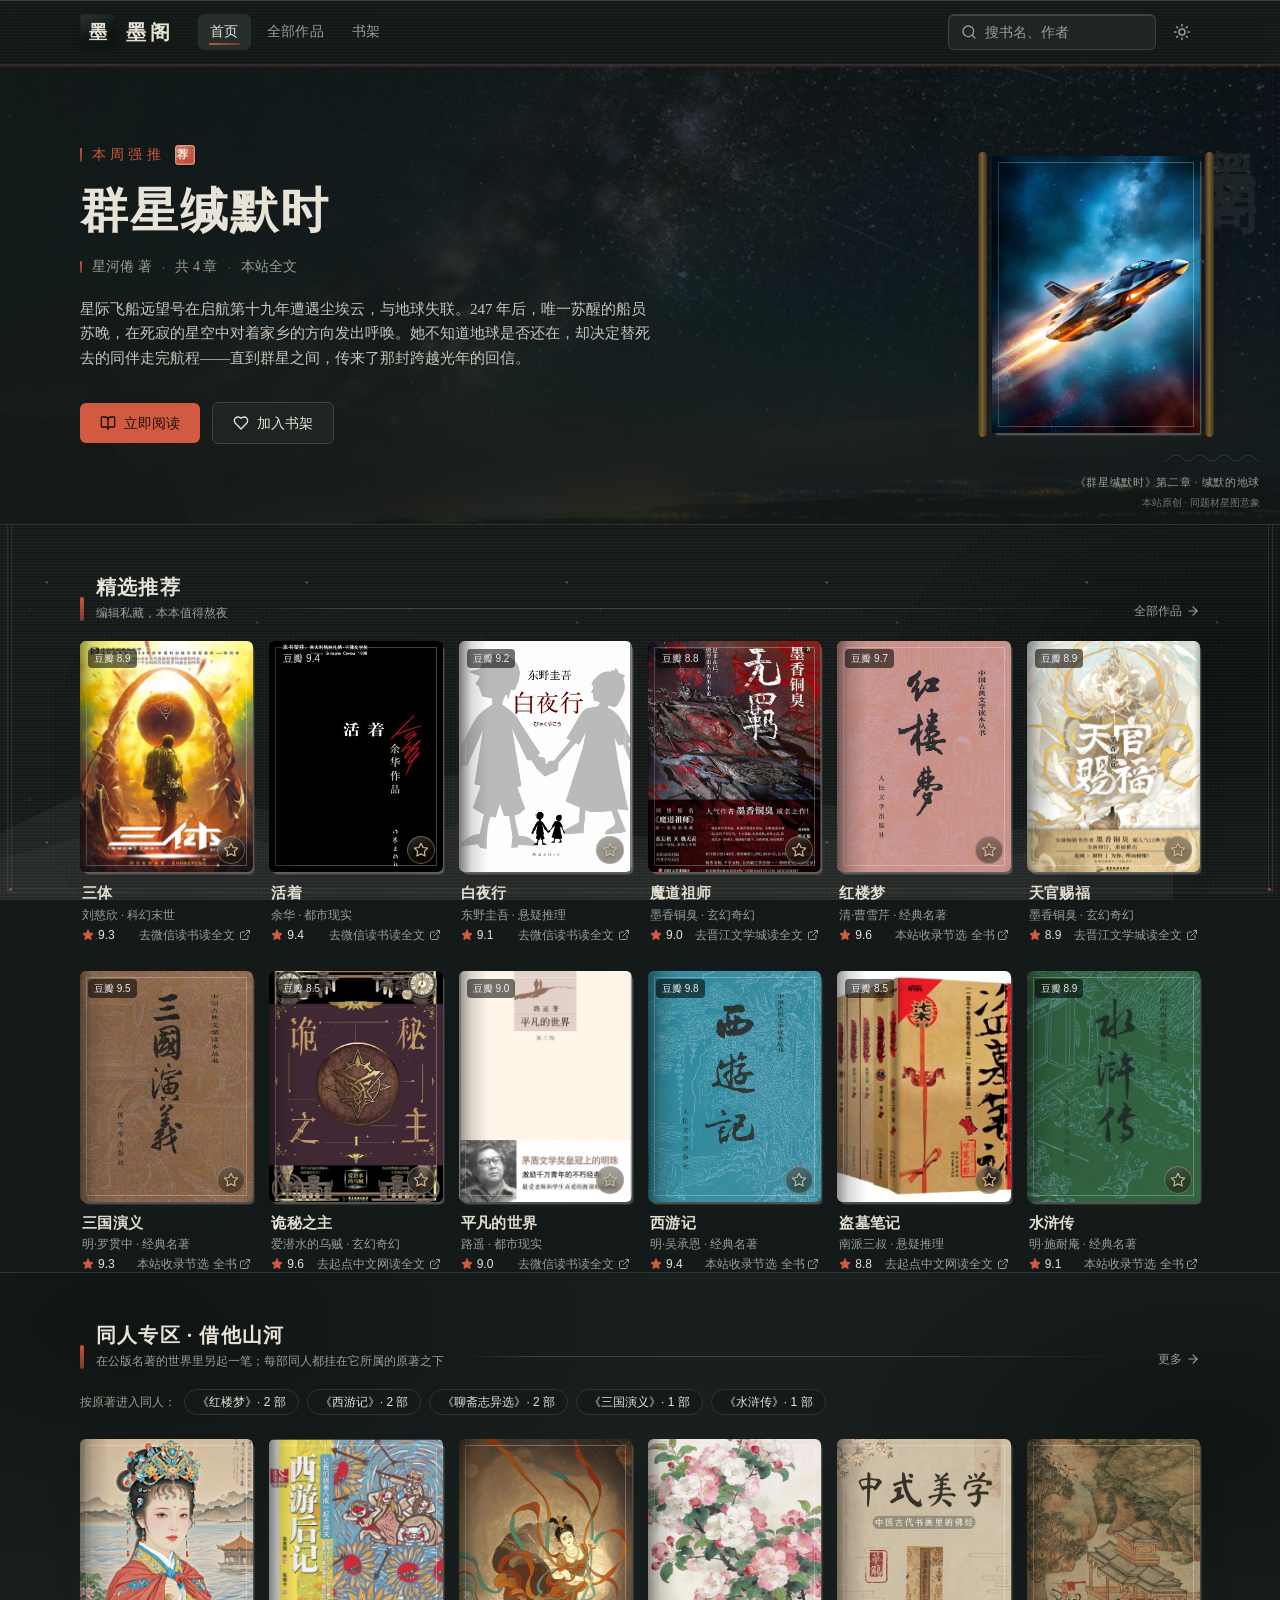
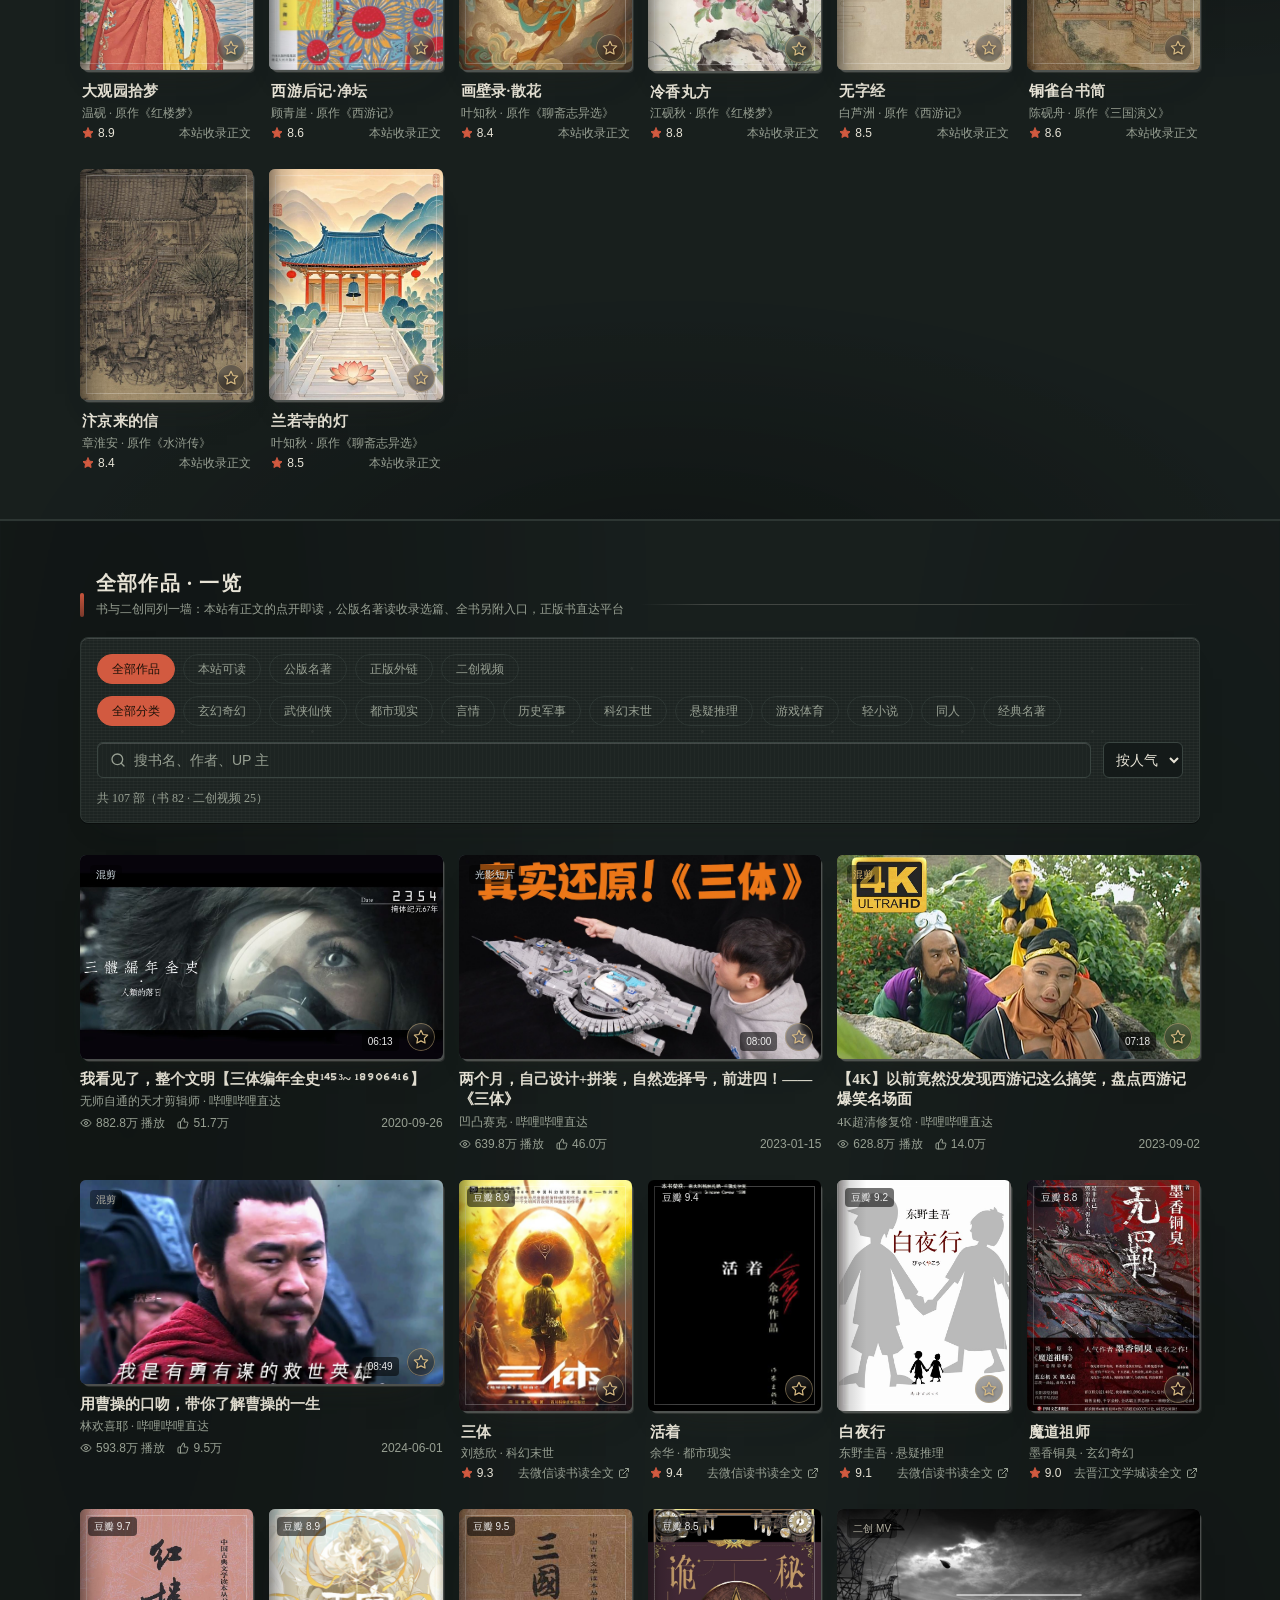
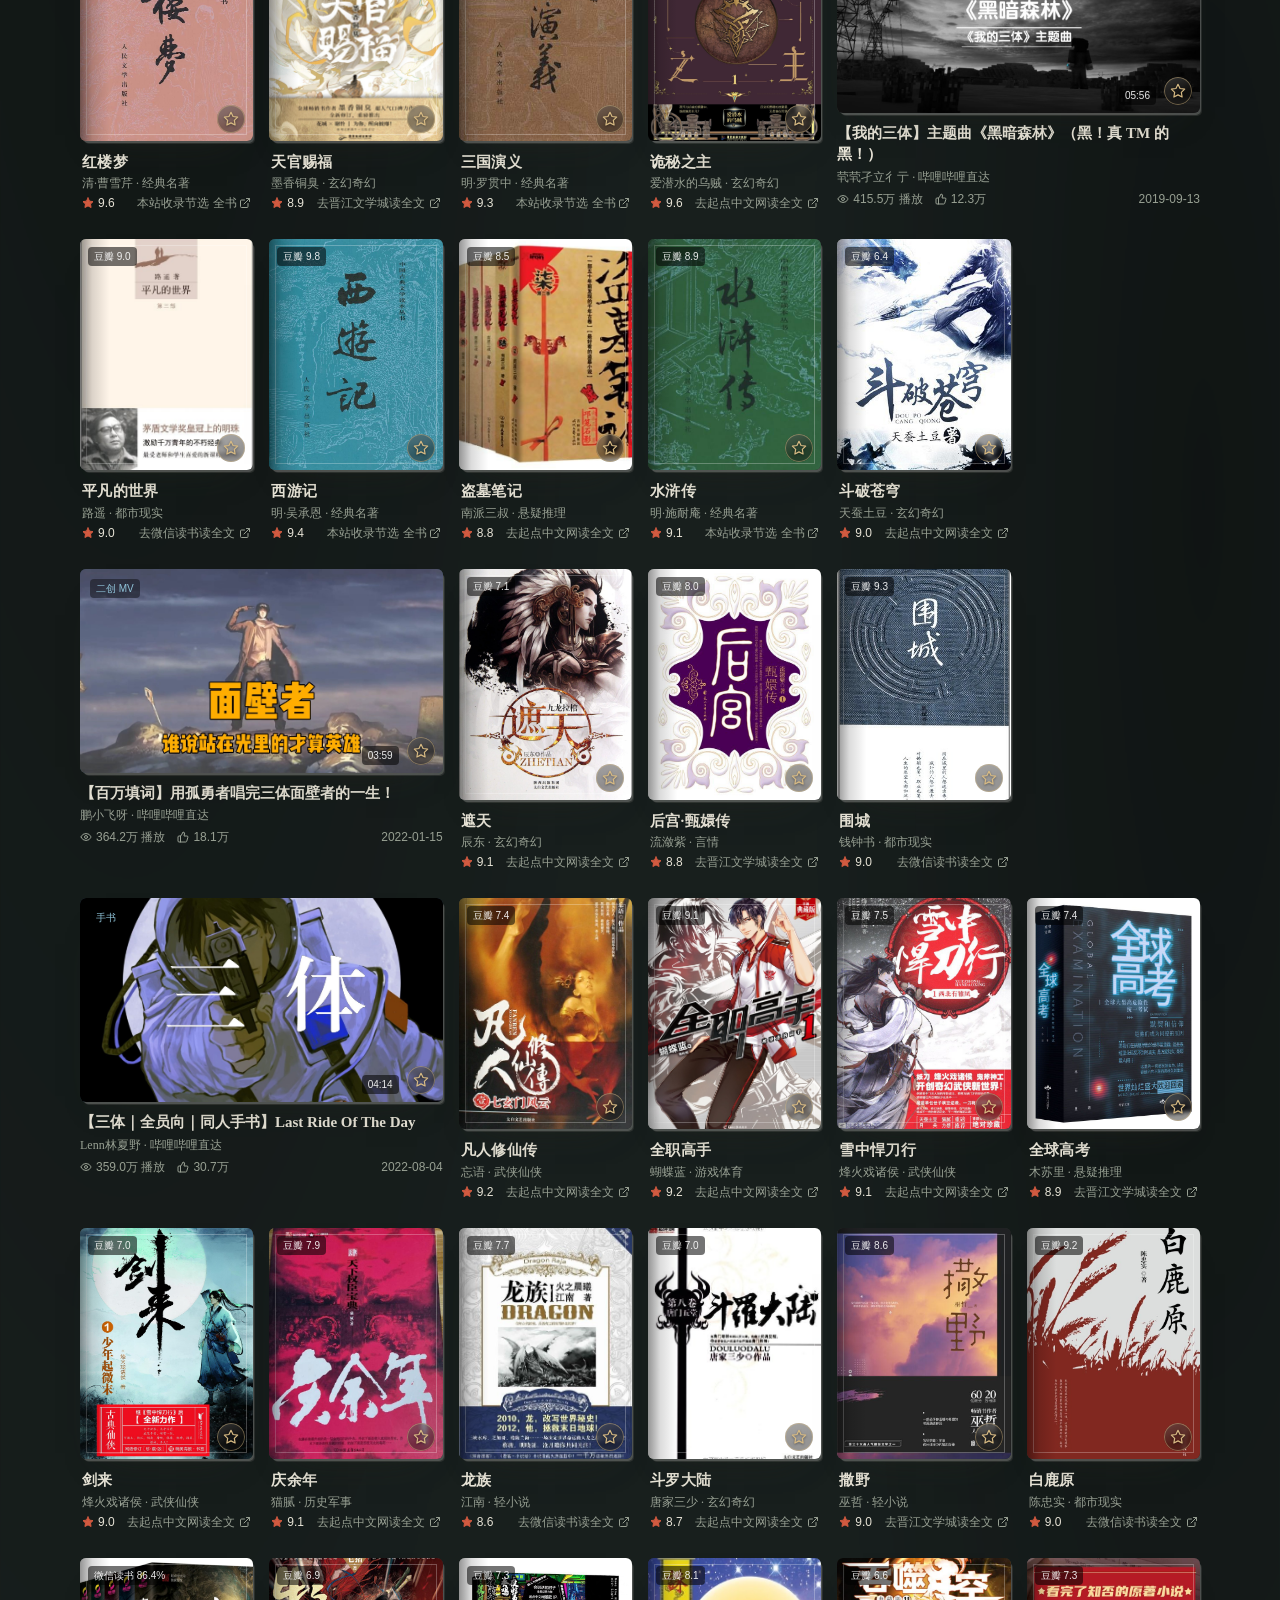
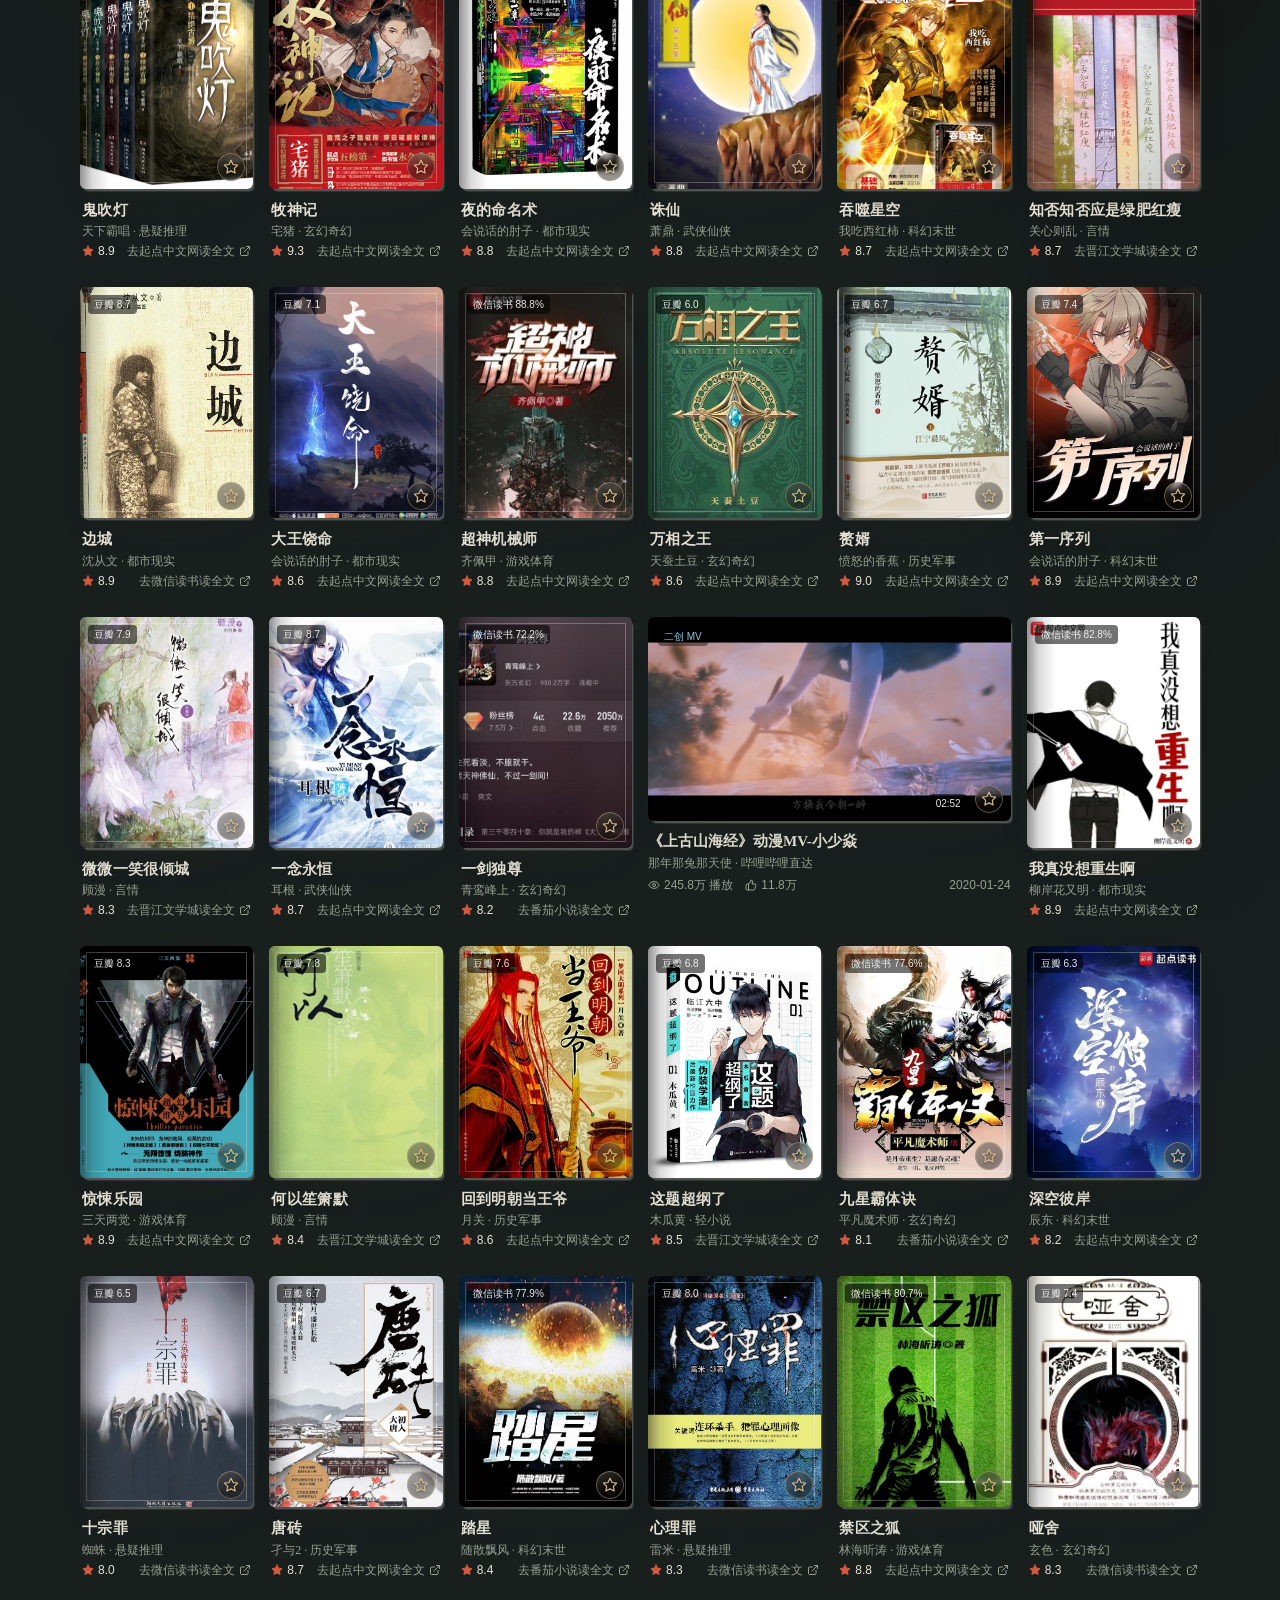
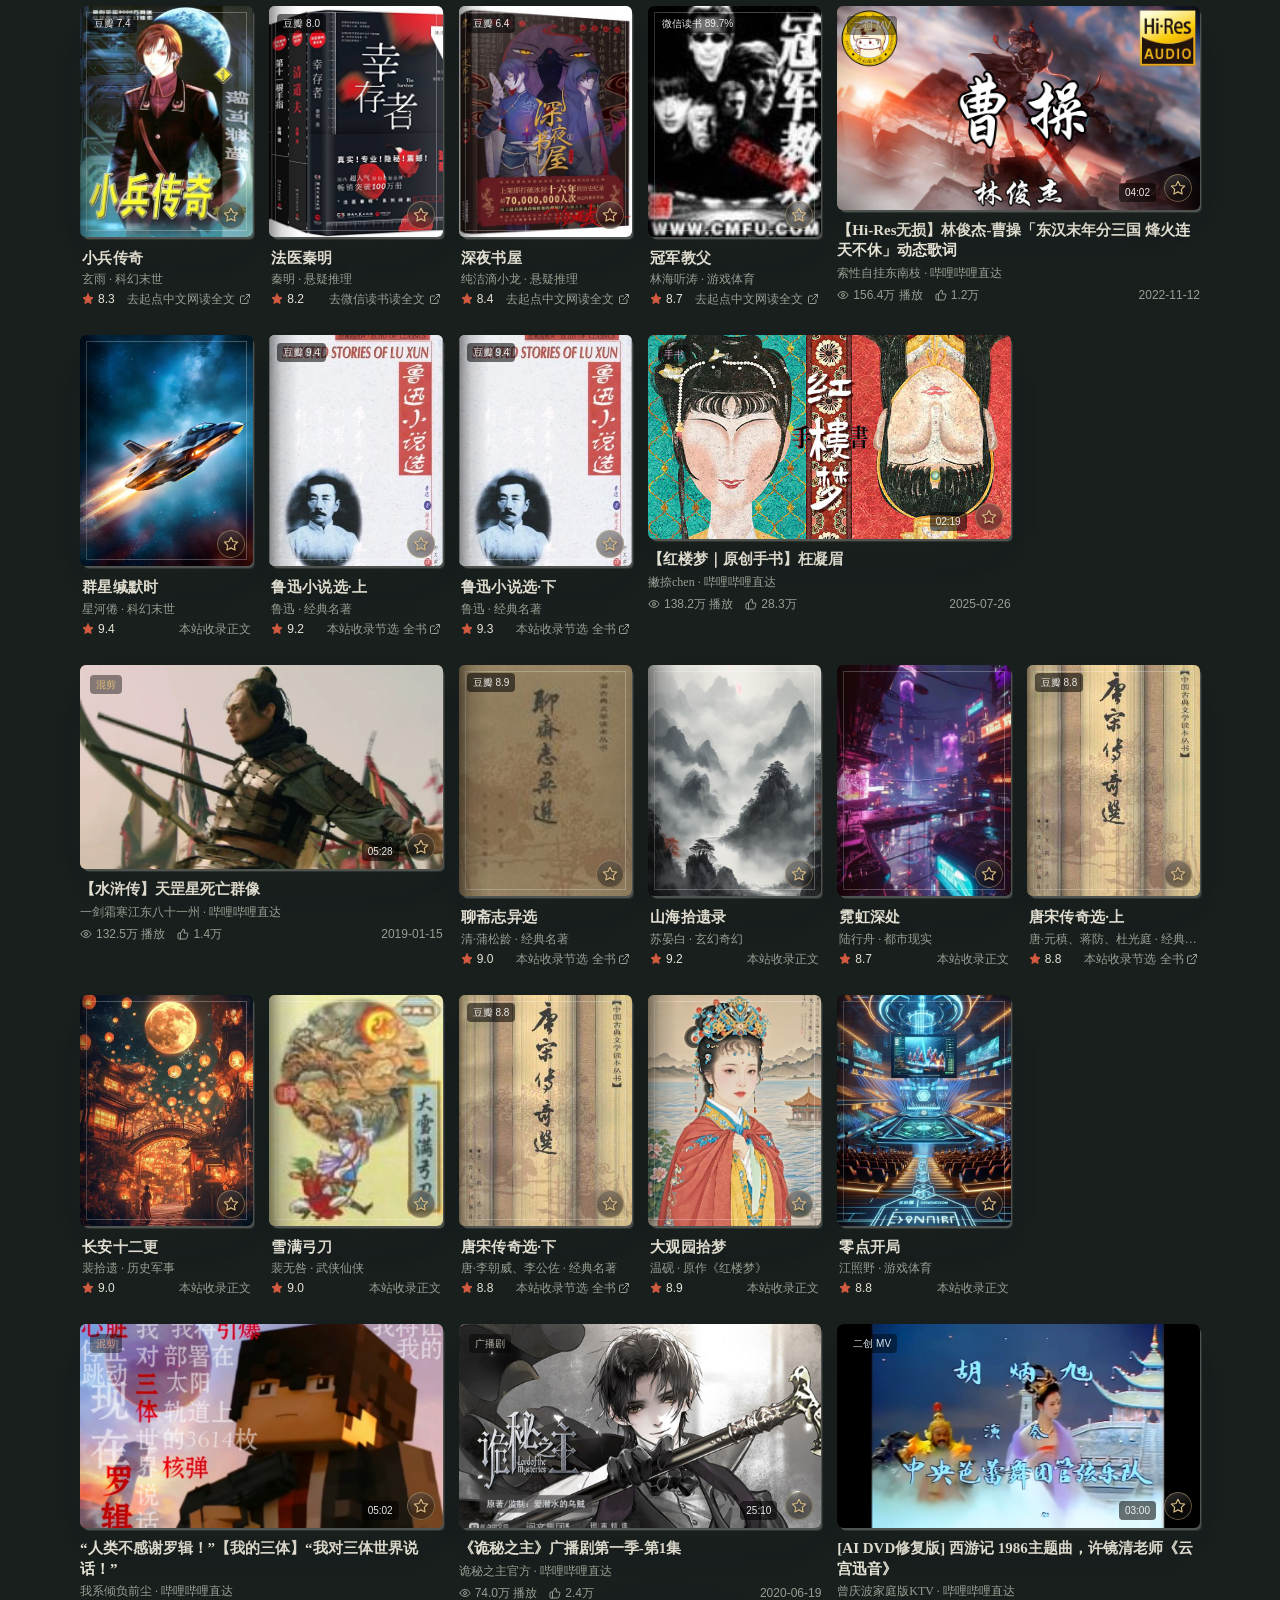
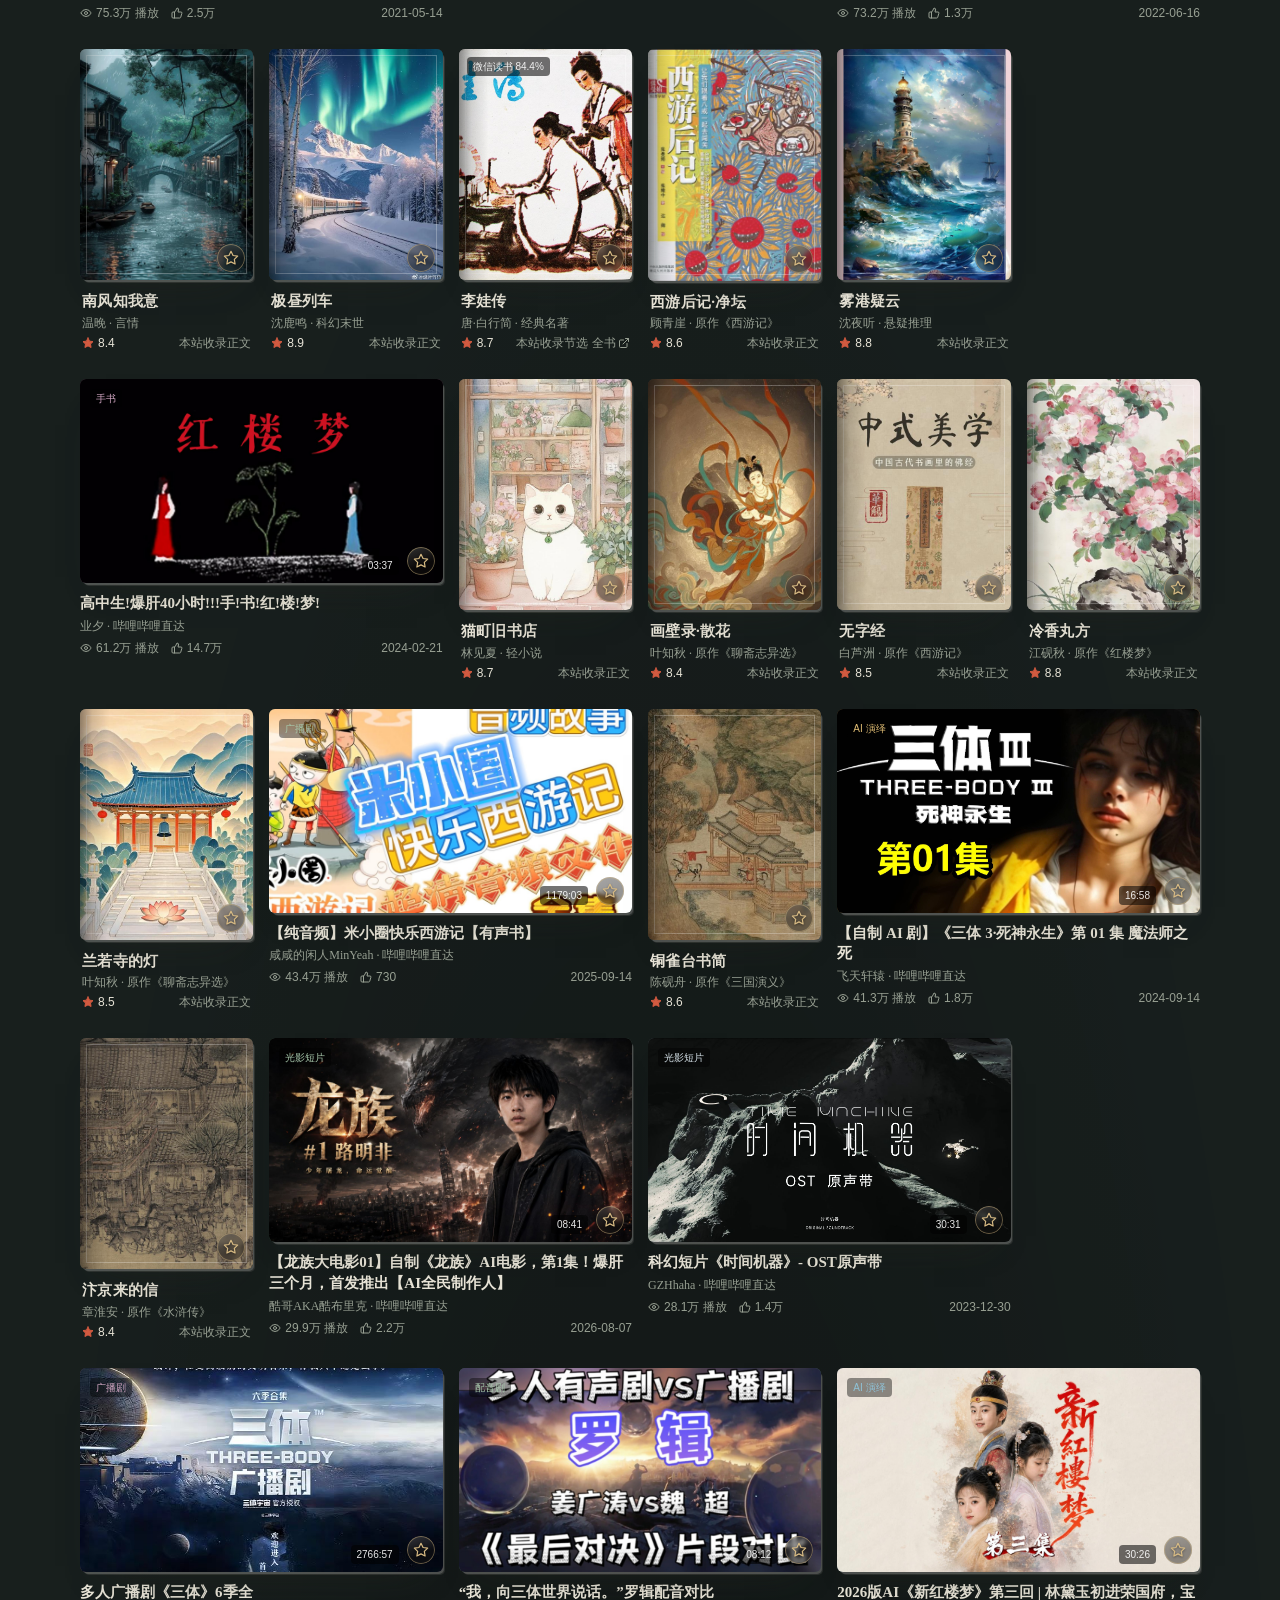
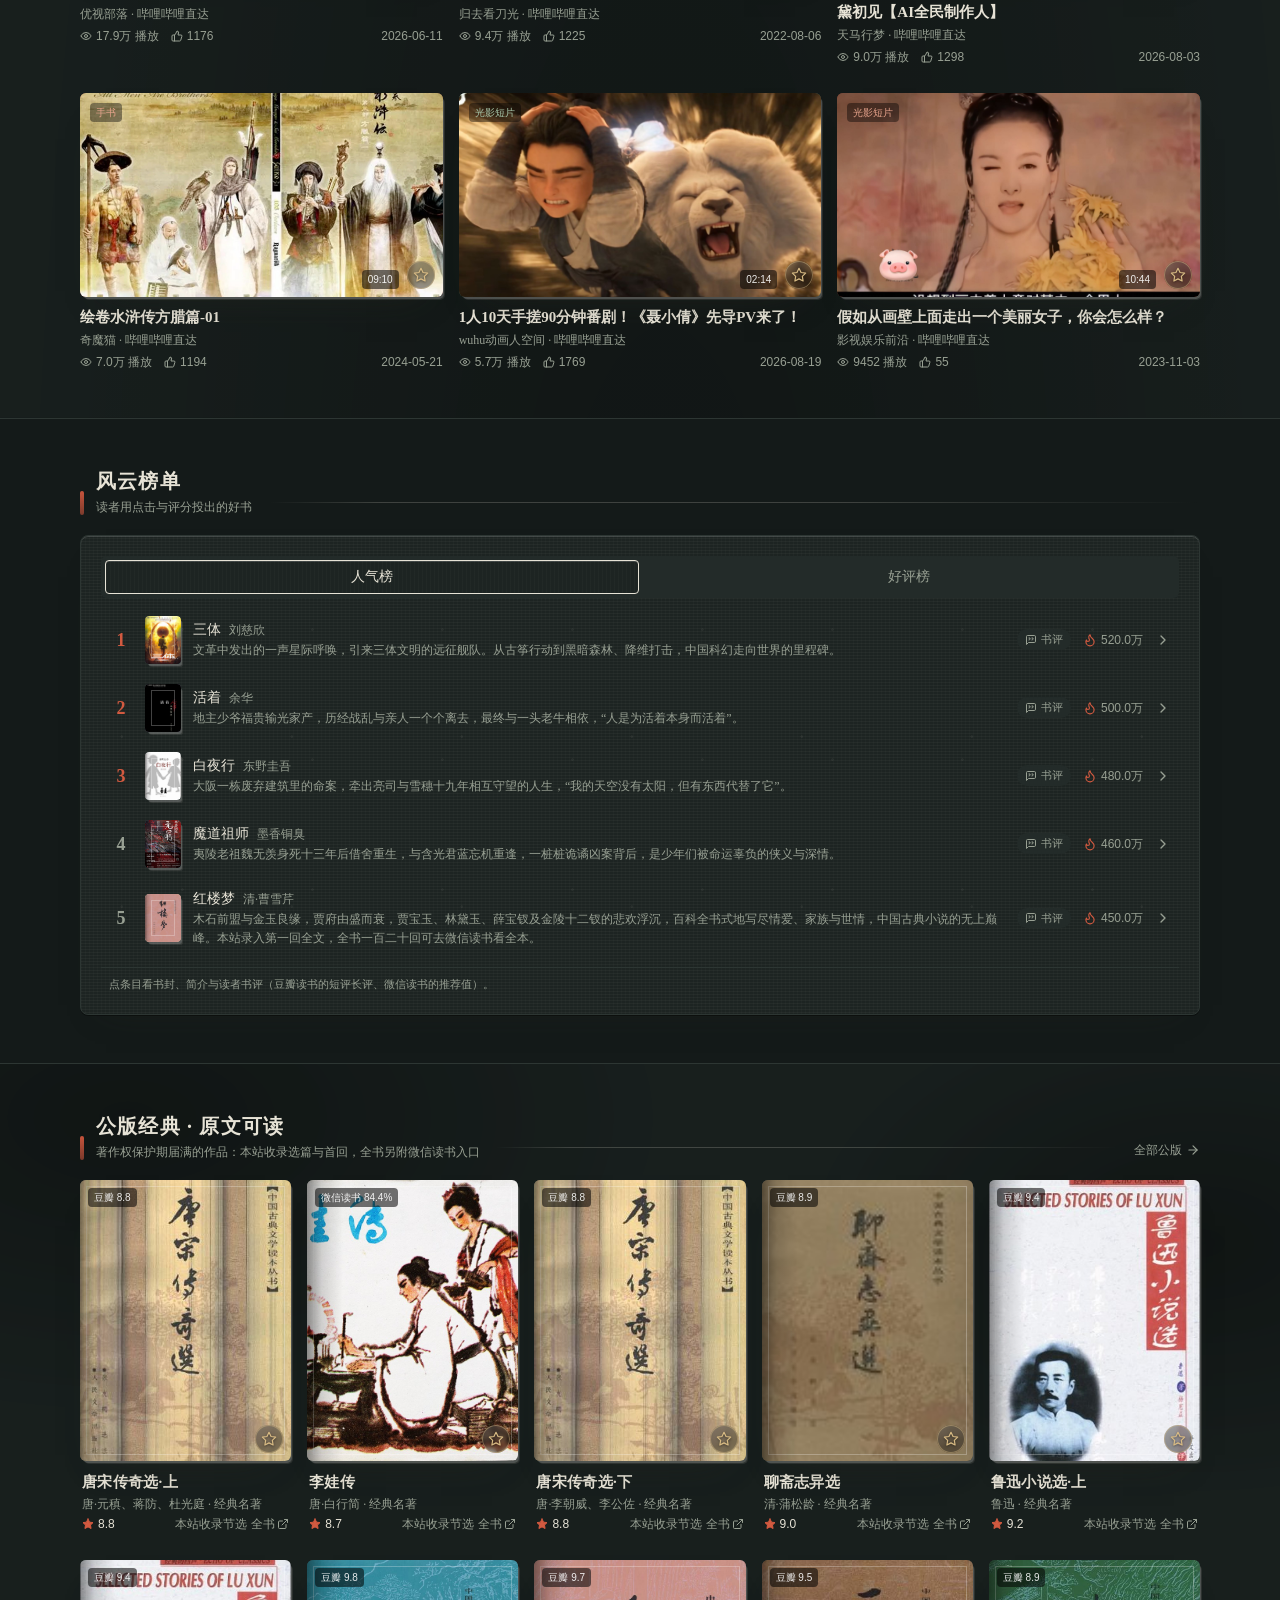
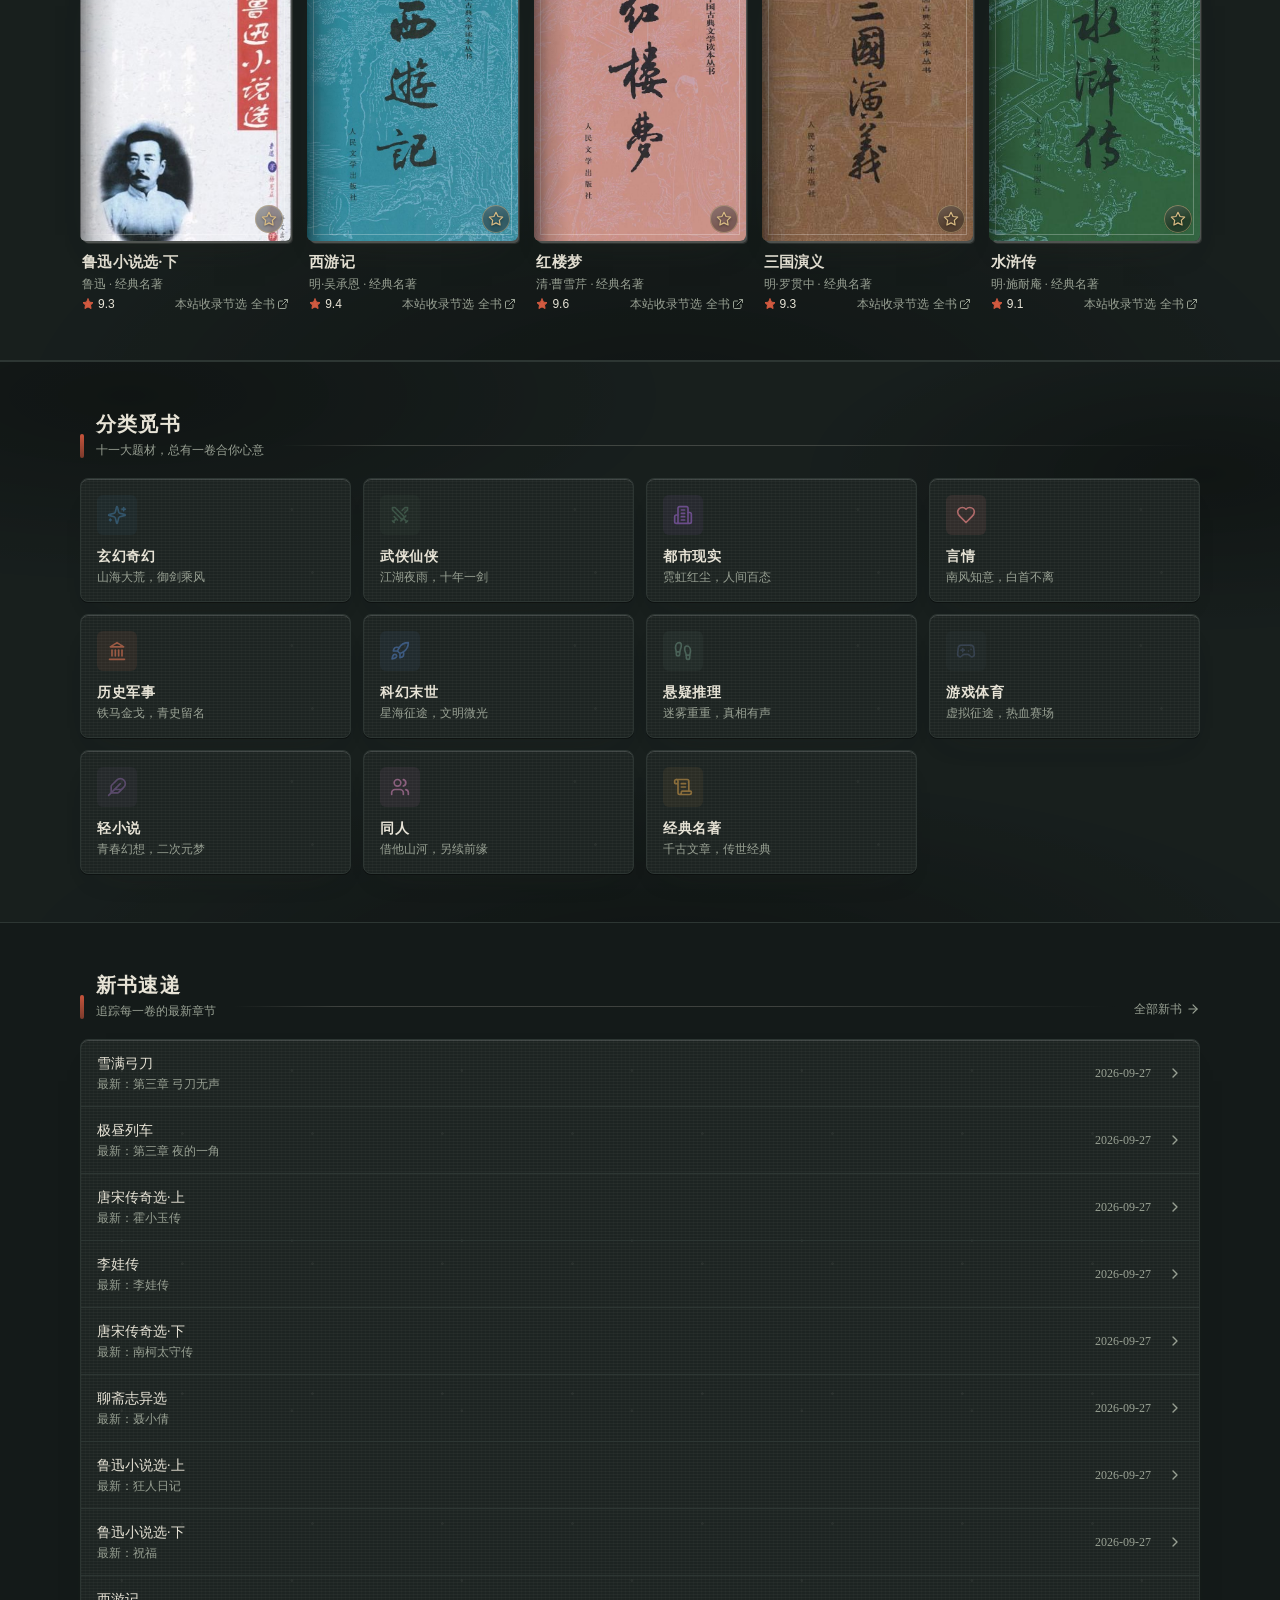
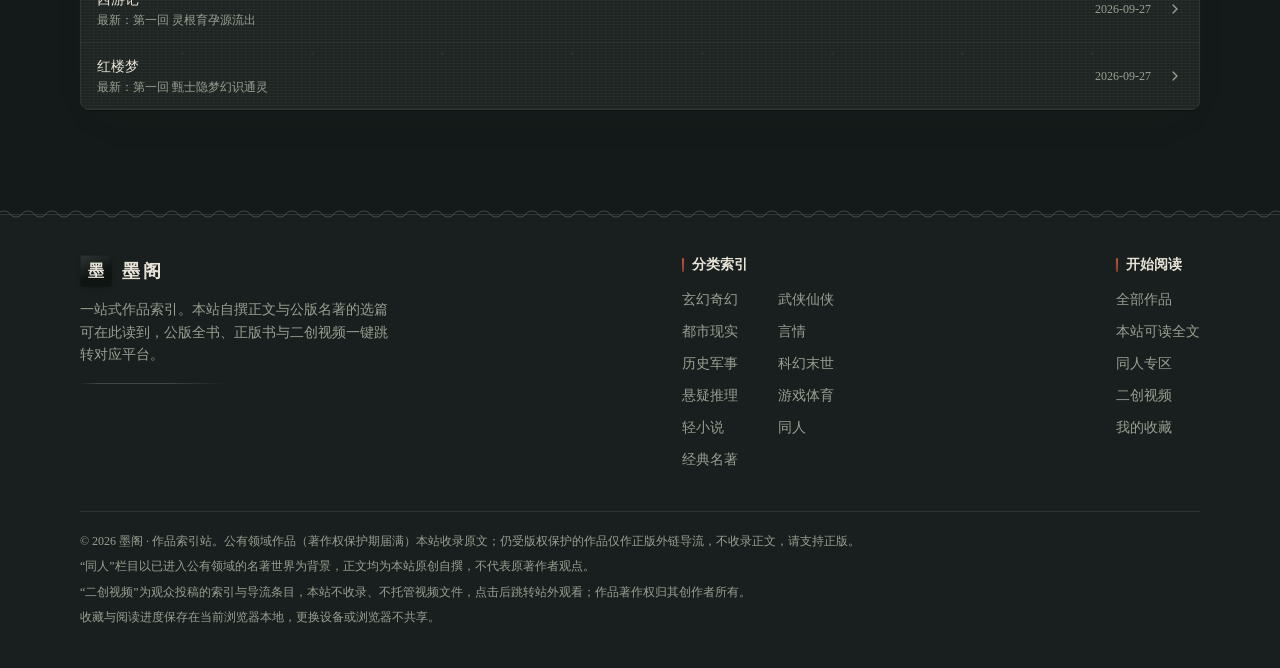
==== index.html @ 6b855c1a "deploy: 墨阁小说站 2026-09-28T16:24:44.518Z" ====
<!doctype html>
<html lang="zh-CN">
  <head>
    <meta charset="UTF-8" />
    <meta name="viewport" content="width=device-width, initial-scale=1.0" />
    <title>墨阁 · 一站式网络小说书城</title>
    <meta
      name="description"
      content="墨阁小说：玄幻、都市、言情、科幻、历史、悬疑，好书畅读，书架与阅读进度云端般随身保存。"
    />
    <script type="module" crossorigin src="/assets/index-C44V29ub.js"></script>
    <link rel="stylesheet" crossorigin href="/assets/index-C918nIVw.css">
  </head>
  <body>
    <div id="root"></div>
  </body>
</html>
---- assets/index-C918nIVw.css ----
@import"https://miaoda.feishu.cn/fonts/css2?family=Noto+Sans+SC:wght@400;500;700;900&family=Noto+Serif+SC:wght@500;600;700;900&display=swap";/*! tailwindcss v4.3.3 | MIT License | https://tailwindcss.com */@layer properties{@supports (((-webkit-hyphens:none)) and (not (margin-trim:inline))) or ((-moz-orient:inline) and (not (color:rgb(from red r g b)))){*,:before,:after,::backdrop{--tw-translate-x:0;--tw-translate-y:0;--tw-translate-z:0;--tw-scale-x:1;--tw-scale-y:1;--tw-scale-z:1;--tw-rotate-x:initial;--tw-rotate-y:initial;--tw-rotate-z:initial;--tw-skew-x:initial;--tw-skew-y:initial;--tw-pan-x:initial;--tw-pan-y:initial;--tw-pinch-zoom:initial;--tw-scroll-snap-strictness:proximity;--tw-space-y-reverse:0;--tw-space-x-reverse:0;--tw-divide-x-reverse:0;--tw-border-style:solid;--tw-divide-y-reverse:0;--tw-leading:initial;--tw-font-weight:initial;--tw-tracking:initial;--tw-ordinal:initial;--tw-slashed-zero:initial;--tw-numeric-figure:initial;--tw-numeric-spacing:initial;--tw-numeric-fraction:initial;--tw-shadow:0 0 #0000;--tw-shadow-color:initial;--tw-shadow-alpha:100%;--tw-inset-shadow:0 0 #0000;--tw-inset-shadow-color:initial;--tw-inset-shadow-alpha:100%;--tw-ring-color:initial;--tw-ring-shadow:0 0 #0000;--tw-inset-ring-color:initial;--tw-inset-ring-shadow:0 0 #0000;--tw-ring-inset:initial;--tw-ring-offset-width:0px;--tw-ring-offset-color:#fff;--tw-ring-offset-shadow:0 0 #0000;--tw-outline-style:solid;--tw-blur:initial;--tw-brightness:initial;--tw-contrast:initial;--tw-grayscale:initial;--tw-hue-rotate:initial;--tw-invert:initial;--tw-opacity:initial;--tw-saturate:initial;--tw-sepia:initial;--tw-drop-shadow:initial;--tw-drop-shadow-color:initial;--tw-drop-shadow-alpha:100%;--tw-drop-shadow-size:initial;--tw-backdrop-blur:initial;--tw-backdrop-brightness:initial;--tw-backdrop-contrast:initial;--tw-backdrop-grayscale:initial;--tw-backdrop-hue-rotate:initial;--tw-backdrop-invert:initial;--tw-backdrop-opacity:initial;--tw-backdrop-saturate:initial;--tw-backdrop-sepia:initial;--tw-duration:initial;--tw-ease:initial;--tw-contain-size:initial;--tw-contain-layout:initial;--tw-contain-paint:initial;--tw-contain-style:initial;--tw-text-shadow-color:initial;--tw-text-shadow-alpha:100%}}}@layer theme{:root,:host{--font-sans:"Noto Sans SC", "PingFang SC", "Microsoft YaHei", sans-serif;--font-mono:ui-monospace, SFMono-Regular, Menlo, Monaco, Consolas, "Liberation Mono", "Courier New", monospace;--color-red-500:oklch(63.7% .237 25.331);--color-black:#000;--color-white:#fff;--spacing:.25rem;--container-xs:20rem;--container-md:28rem;--container-xl:36rem;--container-2xl:42rem;--container-3xl:48rem;--container-6xl:72rem;--text-xs:.75rem;--text-xs--line-height:calc(1 / .75);--text-sm:.875rem;--text-sm--line-height:calc(1.25 / .875);--text-base:1rem;--text-base--line-height: 1.5 ;--text-lg:1.125rem;--text-lg--line-height:calc(1.75 / 1.125);--text-xl:1.25rem;--text-xl--line-height:calc(1.75 / 1.25);--text-2xl:1.5rem;--text-2xl--line-height:calc(2 / 1.5);--text-3xl:1.875rem;--text-3xl--line-height: 1.2 ;--text-4xl:2.25rem;--text-4xl--line-height:calc(2.5 / 2.25);--text-5xl:3rem;--text-5xl--line-height:1;--text-6xl:3.75rem;--text-6xl--line-height:1;--font-weight-normal:400;--font-weight-medium:500;--font-weight-bold:700;--font-weight-black:900;--tracking-wide:.025em;--tracking-widest:.1em;--leading-tight:1.25;--leading-snug:1.375;--leading-relaxed:1.625;--radius-sm:.25rem;--radius-md:.375rem;--radius-lg:.5rem;--radius-xl:.75rem;--ease-in:cubic-bezier(.4, 0, 1, 1);--ease-out:cubic-bezier(0, 0, .2, 1);--ease-in-out:cubic-bezier(.4, 0, .2, 1);--blur-sm:8px;--aspect-video:16 / 9;--default-transition-duration:.15s;--default-transition-timing-function:cubic-bezier(.4, 0, .2, 1);--default-font-family:"Noto Sans SC", "PingFang SC", "Microsoft YaHei", sans-serif;--default-mono-font-family:var(--font-mono)}}@layer base{*,:after,:before,::backdrop{box-sizing:border-box;border:0 solid;margin:0;padding:0}::file-selector-button{box-sizing:border-box;border:0 solid;margin:0;padding:0}html,:host{-webkit-text-size-adjust:100%;-moz-tab-size:4;tab-size:4;line-height:1.5;font-family:var(--default-font-family,-apple-system, BlinkMacSystemFont, "Segoe UI", Roboto, "Helvetica Neue", "Noto Sans", Arial, sans-serif, "Apple Color Emoji", "Segoe UI Emoji", "Segoe UI Symbol", "Noto Color Emoji");font-feature-settings:var(--default-font-feature-settings,normal);font-variation-settings:var(--default-font-variation-settings,normal);-webkit-tap-highlight-color:transparent}hr{height:0;color:inherit;border-top-width:1px}abbr:where([title]){-webkit-text-decoration:underline dotted;text-decoration:underline dotted}h1,h2,h3,h4,h5,h6{font-size:inherit;font-weight:inherit}a{color:inherit;-webkit-text-decoration:inherit;text-decoration:inherit}b,strong{font-weight:bolder}code,kbd,samp,pre{font-family:var(--default-mono-font-family,ui-monospace, SFMono-Regular, Menlo, Monaco, Consolas, "Liberation Mono", "Courier New", monospace);font-feature-settings:var(--default-mono-font-feature-settings,normal);font-variation-settings:var(--default-mono-font-variation-settings,normal);font-size:1em}small{font-size:80%}sub,sup{vertical-align:baseline;font-size:75%;line-height:0;position:relative}sub{bottom:-.25em}sup{top:-.5em}table{text-indent:0;border-color:inherit;border-collapse:collapse}:-moz-focusring:where(:not(iframe)){outline:auto}progress{vertical-align:baseline}summary{display:list-item}ol,ul,menu{list-style:none}img,svg,video,canvas,audio,iframe,embed,object{vertical-align:middle;display:block}img,video{max-width:100%;height:auto}button,input,select,optgroup,textarea{font:inherit;font-feature-settings:inherit;font-variation-settings:inherit;letter-spacing:inherit;color:inherit;opacity:1;background-color:#0000;border-radius:0}::file-selector-button{font:inherit;font-feature-settings:inherit;font-variation-settings:inherit;letter-spacing:inherit;color:inherit;opacity:1;background-color:#0000;border-radius:0}:where(select:is([multiple],[size])) optgroup{font-weight:bolder}:where(select:is([multiple],[size])) optgroup option{padding-inline-start:20px}::file-selector-button{margin-inline-end:4px}::placeholder{opacity:1}@supports (not ((-webkit-appearance:-apple-pay-button))) or (contain-intrinsic-size:1px){::placeholder{color:currentColor}@supports (color:color-mix(in lab,red,red)){::placeholder{color:color-mix(in oklab,currentcolor 50%,transparent)}}}textarea{resize:vertical}::-webkit-search-decoration{-webkit-appearance:none}::-webkit-date-and-time-value{min-height:1lh;text-align:inherit}::-webkit-datetime-edit{display:inline-flex}::-webkit-datetime-edit-fields-wrapper{padding:0}::-webkit-datetime-edit{padding-block:0}::-webkit-datetime-edit-year-field{padding-block:0}::-webkit-datetime-edit-month-field{padding-block:0}::-webkit-datetime-edit-day-field{padding-block:0}::-webkit-datetime-edit-hour-field{padding-block:0}::-webkit-datetime-edit-minute-field{padding-block:0}::-webkit-datetime-edit-second-field{padding-block:0}::-webkit-datetime-edit-millisecond-field{padding-block:0}::-webkit-datetime-edit-meridiem-field{padding-block:0}::-webkit-calendar-picker-indicator{line-height:1}:-moz-ui-invalid{box-shadow:none}button,input:where([type=button],[type=reset],[type=submit]){-webkit-appearance:button;-moz-appearance:button;appearance:button}::file-selector-button{-webkit-appearance:button;-moz-appearance:button;appearance:button}::-webkit-inner-spin-button{height:auto}::-webkit-outer-spin-button{height:auto}[hidden]:where(:not([hidden=until-found])){display:none!important}}@layer components;@layer utilities{.\@container,.\@container-\[inline-size\]{container-type:inline-size}.\@container-size{container-type:size}.pointer-events-auto{pointer-events:auto}.pointer-events-none{pointer-events:none}.collapse{visibility:collapse}.invisible{visibility:hidden}.visible{visibility:visible}.sr-only{clip-path:inset(50%);white-space:nowrap;border-width:0;width:1px;height:1px;margin:-1px;padding:0;position:absolute;overflow:hidden}.not-sr-only{clip-path:none;white-space:normal;width:auto;height:auto;margin:0;padding:0;position:static;overflow:visible}.\!absolute{position:absolute!important}.absolute{position:absolute}.fixed{position:fixed}.relative{position:relative}.static{position:static}.sticky{position:sticky}.inset-0{top:0;right:0;bottom:0;left:0}.inset-1\.5{inset:calc(var(--spacing) * 1.5)}.inset-\[9px\]{top:9px;right:9px;bottom:9px;left:9px}.inset-x-0{inset-inline:0}.inset-y-0{inset-block:0}.inset-y-1\.5{inset-block:calc(var(--spacing) * 1.5)}.-top-2{top:calc(var(--spacing) * -2)}.top-0{top:0}.top-1\/2{top:50%}.top-2{top:calc(var(--spacing) * 2)}.top-2\.5{top:calc(var(--spacing) * 2.5)}.top-3{top:calc(var(--spacing) * 3)}.top-10{top:calc(var(--spacing) * 10)}.right-0{right:0}.right-2{right:calc(var(--spacing) * 2)}.right-3{right:calc(var(--spacing) * 3)}.right-6{right:calc(var(--spacing) * 6)}.right-11{right:calc(var(--spacing) * 11)}.bottom-2{bottom:calc(var(--spacing) * 2)}.left-0{left:0}.left-1\/2{left:50%}.left-2{left:calc(var(--spacing) * 2)}.left-2\.5{left:calc(var(--spacing) * 2.5)}.isolate{isolation:isolate}.isolation-auto{isolation:auto}.z-10{z-index:10}.z-20{z-index:20}.z-40{z-index:40}.z-50{z-index:50}.order-0,.order-none{order:0}.col-span-2{grid-column:span 2/span 2}.float-end{float:inline-end}.float-left{float:left}.float-none{float:none}.float-right{float:right}.float-start{float:inline-start}.clear-both{clear:both}.clear-end{clear:inline-end}.clear-left{clear:left}.clear-none{clear:none}.clear-right{clear:right}.clear-start{clear:inline-start}.\!container{width:100%!important}@media(min-width:40rem){.\!container{max-width:40rem!important}}@media(min-width:48rem){.\!container{max-width:48rem!important}}@media(min-width:64rem){.\!container{max-width:64rem!important}}@media(min-width:80rem){.\!container{max-width:80rem!important}}@media(min-width:96rem){.\!container{max-width:96rem!important}}.container{width:100%}@media(min-width:40rem){.container{max-width:40rem}}@media(min-width:48rem){.container{max-width:48rem}}@media(min-width:64rem){.container{max-width:64rem}}@media(min-width:80rem){.container{max-width:80rem}}@media(min-width:96rem){.container{max-width:96rem}}.container\!{width:100%!important}@media(min-width:40rem){.container\!{max-width:40rem!important}}@media(min-width:48rem){.container\!{max-width:48rem!important}}@media(min-width:64rem){.container\!{max-width:64rem!important}}@media(min-width:80rem){.container\!{max-width:80rem!important}}@media(min-width:96rem){.container\!{max-width:96rem!important}}.m-2{margin:calc(var(--spacing) * 2)}.mx-2{margin-inline:calc(var(--spacing) * 2)}.mx-auto{margin-inline:auto}.mt-0\.5{margin-top:calc(var(--spacing) * .5)}.mt-1{margin-top:var(--spacing)}.mt-1\.5{margin-top:calc(var(--spacing) * 1.5)}.mt-2{margin-top:calc(var(--spacing) * 2)}.mt-2\.5{margin-top:calc(var(--spacing) * 2.5)}.mt-3{margin-top:calc(var(--spacing) * 3)}.mt-4{margin-top:calc(var(--spacing) * 4)}.mt-5{margin-top:calc(var(--spacing) * 5)}.mt-6{margin-top:calc(var(--spacing) * 6)}.mt-8{margin-top:calc(var(--spacing) * 8)}.mt-10{margin-top:calc(var(--spacing) * 10)}.mt-12{margin-top:calc(var(--spacing) * 12)}.mt-14{margin-top:calc(var(--spacing) * 14)}.mt-\[16px\]{margin-top:16px}.mt-auto{margin-top:auto}.mr-1{margin-right:var(--spacing)}.mr-2{margin-right:calc(var(--spacing) * 2)}.mb-1{margin-bottom:var(--spacing)}.mb-2{margin-bottom:calc(var(--spacing) * 2)}.mb-2\.5{margin-bottom:calc(var(--spacing) * 2.5)}.mb-3{margin-bottom:calc(var(--spacing) * 3)}.mb-4{margin-bottom:calc(var(--spacing) * 4)}.mb-5{margin-bottom:calc(var(--spacing) * 5)}.mb-6{margin-bottom:calc(var(--spacing) * 6)}.ml-2{margin-left:calc(var(--spacing) * 2)}.ml-auto{margin-left:auto}.box-border{box-sizing:border-box}.box-content{box-sizing:content-box}.line-clamp-1{-webkit-line-clamp:1;-webkit-box-orient:vertical;display:-webkit-box;overflow:hidden}.line-clamp-2{-webkit-line-clamp:2;-webkit-box-orient:vertical;display:-webkit-box;overflow:hidden}.line-clamp-4{-webkit-line-clamp:4;-webkit-box-orient:vertical;display:-webkit-box;overflow:hidden}.block{display:block}.contents{display:contents}.flex{display:flex}.flow-root{display:flow-root}.grid{display:grid}.hidden{display:none}.inline{display:inline}.inline-block{display:inline-block}.inline-flex{display:inline-flex}.inline-grid{display:inline-grid}.inline-table{display:inline-table}.list-item{display:list-item}.table{display:table}.table-caption{display:table-caption}.table-cell{display:table-cell}.table-column{display:table-column}.table-column-group{display:table-column-group}.table-footer-group{display:table-footer-group}.table-header-group{display:table-header-group}.table-row{display:table-row}.table-row-group{display:table-row-group}.field-sizing-content{field-sizing:content}.field-sizing-fixed{field-sizing:fixed}.aspect-\[3\/4\]{aspect-ratio:3/4}.aspect-video{aspect-ratio:var(--aspect-video)}.size-auto{width:auto;height:auto}.h-1\.5{height:calc(var(--spacing) * 1.5)}.h-3{height:calc(var(--spacing) * 3)}.h-3\.5{height:calc(var(--spacing) * 3.5)}.h-4{height:calc(var(--spacing) * 4)}.h-5{height:calc(var(--spacing) * 5)}.h-6{height:calc(var(--spacing) * 6)}.h-7{height:calc(var(--spacing) * 7)}.h-8{height:calc(var(--spacing) * 8)}.h-9{height:calc(var(--spacing) * 9)}.h-10{height:calc(var(--spacing) * 10)}.h-11{height:calc(var(--spacing) * 11)}.h-12{height:calc(var(--spacing) * 12)}.h-14{height:calc(var(--spacing) * 14)}.h-16{height:calc(var(--spacing) * 16)}.h-\[18px\]{height:18px}.h-auto{height:auto}.h-full{height:100%}.h-lh{height:1lh}.h-px{height:1px}.h-screen{height:100vh}.max-h-\[92vh\]{max-height:92vh}.max-h-full{max-height:100%}.max-h-lh{max-height:1lh}.max-h-none{max-height:none}.max-h-screen{max-height:100vh}.min-h-0{min-height:0}.min-h-auto{min-height:auto}.min-h-lh{min-height:1lh}.min-h-screen{min-height:100vh}.w-0\.5{width:calc(var(--spacing) * .5)}.w-1{width:var(--spacing)}.w-1\/2{width:50%}.w-2{width:calc(var(--spacing) * 2)}.w-3{width:calc(var(--spacing) * 3)}.w-3\.5{width:calc(var(--spacing) * 3.5)}.w-4{width:calc(var(--spacing) * 4)}.w-5{width:calc(var(--spacing) * 5)}.w-6{width:calc(var(--spacing) * 6)}.w-7{width:calc(var(--spacing) * 7)}.w-8{width:calc(var(--spacing) * 8)}.w-9{width:calc(var(--spacing) * 9)}.w-10{width:calc(var(--spacing) * 10)}.w-11{width:calc(var(--spacing) * 11)}.w-12{width:calc(var(--spacing) * 12)}.w-14{width:calc(var(--spacing) * 14)}.w-16{width:calc(var(--spacing) * 16)}.w-20{width:calc(var(--spacing) * 20)}.w-24{width:calc(var(--spacing) * 24)}.w-32{width:calc(var(--spacing) * 32)}.w-36{width:calc(var(--spacing) * 36)}.w-40{width:calc(var(--spacing) * 40)}.w-44{width:calc(var(--spacing) * 44)}.w-52{width:calc(var(--spacing) * 52)}.w-72{width:calc(var(--spacing) * 72)}.w-80{width:calc(var(--spacing) * 80)}.w-\[18px\]{width:18px}.w-auto{width:auto}.w-full{width:100%}.w-screen{width:100vw}.max-w-2xl{max-width:var(--container-2xl)}.max-w-3xl{max-width:var(--container-3xl)}.max-w-6xl{max-width:var(--container-6xl)}.max-w-full{max-width:100%}.max-w-md{max-width:var(--container-md)}.max-w-none{max-width:none}.max-w-screen{max-width:100vw}.max-w-xl{max-width:var(--container-xl)}.max-w-xs{max-width:var(--container-xs)}.min-w-0{min-width:0}.min-w-auto{min-width:auto}.min-w-screen{min-width:100vw}.flex-1{flex:1}.flex-auto{flex:auto}.flex-initial{flex:0 auto}.flex-none{flex:none}.flex-shrink,.shrink{flex-shrink:1}.shrink-0{flex-shrink:0}.flex-grow,.grow{flex-grow:1}.basis-auto{flex-basis:auto}.basis-full{flex-basis:100%}.table-auto{table-layout:auto}.table-fixed{table-layout:fixed}.caption-bottom{caption-side:bottom}.caption-top{caption-side:top}.border-collapse{border-collapse:collapse}.border-separate{border-collapse:separate}.-translate-full{--tw-translate-x:-100%;--tw-translate-y:-100%;translate:var(--tw-translate-x) var(--tw-translate-y)}.translate-full{--tw-translate-x:100%;--tw-translate-y:100%;translate:var(--tw-translate-x) var(--tw-translate-y)}.-translate-x-1\/2{--tw-translate-x: -50% ;translate:var(--tw-translate-x) var(--tw-translate-y)}.-translate-y-1\/2{--tw-translate-y: -50% ;translate:var(--tw-translate-x) var(--tw-translate-y)}.translate-3d{translate:var(--tw-translate-x) var(--tw-translate-y) var(--tw-translate-z)}.translate-none{translate:none}.scale-3d{scale:var(--tw-scale-x) var(--tw-scale-y) var(--tw-scale-z)}.scale-none{scale:none}.rotate-none{rotate:none}.transform,.transform-cpu{transform:var(--tw-rotate-x,) var(--tw-rotate-y,) var(--tw-rotate-z,) var(--tw-skew-x,) var(--tw-skew-y,)}.transform-gpu{transform:translateZ(0) var(--tw-rotate-x,) var(--tw-rotate-y,) var(--tw-rotate-z,) var(--tw-skew-x,) var(--tw-skew-y,)}.transform-none{transform:none}.cursor-default{cursor:default}.touch-pinch-zoom{--tw-pinch-zoom:pinch-zoom;touch-action:var(--tw-pan-x,) var(--tw-pan-y,) var(--tw-pinch-zoom,)}.resize{resize:both}.resize-none{resize:none}.resize-x{resize:horizontal}.resize-y{resize:vertical}.snap-none{scroll-snap-type:none}.snap-mandatory{--tw-scroll-snap-strictness:mandatory}.snap-proximity{--tw-scroll-snap-strictness:proximity}.snap-align-none{scroll-snap-align:none}.snap-center{scroll-snap-align:center}.snap-end{scroll-snap-align:end}.snap-start{scroll-snap-align:start}.snap-always{scroll-snap-stop:always}.snap-normal{scroll-snap-stop:normal}.scroll-mt-20{scroll-margin-top:calc(var(--spacing) * 20)}.scrollbar-auto{scrollbar-width:auto}.scrollbar-none{scrollbar-width:none}.scrollbar-thin{scrollbar-width:thin}.scrollbar-gutter-auto{scrollbar-gutter:auto}.scrollbar-gutter-both{scrollbar-gutter:stable both-edges}.scrollbar-gutter-stable{scrollbar-gutter:stable}.list-inside{list-style-position:inside}.list-outside{list-style-position:outside}.appearance-auto{-webkit-appearance:auto;-moz-appearance:auto;appearance:auto}.appearance-none{-webkit-appearance:none;-moz-appearance:none;appearance:none}.columns-2{columns:2}.columns-3{columns:3}.columns-4{columns:4}.grid-flow-col{grid-auto-flow:column}.grid-flow-col-dense{grid-auto-flow:column dense}.grid-flow-dense{grid-auto-flow:dense}.grid-flow-row{grid-auto-flow:row}.grid-flow-row-dense{grid-auto-flow:dense}.grid-cols-1{grid-template-columns:repeat(1,minmax(0,1fr))}.grid-cols-2{grid-template-columns:repeat(2,minmax(0,1fr))}.grid-cols-3{grid-template-columns:repeat(3,minmax(0,1fr))}.grid-cols-4{grid-template-columns:repeat(4,minmax(0,1fr))}.flex-col{flex-direction:column}.flex-col-reverse{flex-direction:column-reverse}.flex-row{flex-direction:row}.flex-row-reverse{flex-direction:row-reverse}.flex-nowrap{flex-wrap:nowrap}.flex-wrap{flex-wrap:wrap}.flex-wrap-reverse{flex-wrap:wrap-reverse}.place-content-around{place-content:space-around}.place-content-baseline{place-content:baseline start}.place-content-between{place-content:space-between}.place-content-center{place-content:center}.place-content-center-safe{place-content:safe center}.place-content-end{place-content:end}.place-content-end-safe{place-content:safe end}.place-content-evenly{place-content:space-evenly}.place-content-start{place-content:start}.place-content-stretch{place-content:stretch}.place-items-baseline{place-items:baseline}.place-items-center{place-items:center}.place-items-center-safe{place-items:safe center}.place-items-end{place-items:end}.place-items-end-safe{place-items:safe end}.place-items-start{place-items:start}.place-items-stretch{place-items:stretch stretch}.content-around{align-content:space-around}.content-baseline{align-content:baseline}.content-between{align-content:space-between}.content-center{align-content:center}.content-center-safe{align-content:safe center}.content-end{align-content:flex-end}.content-end-safe{align-content:safe flex-end}.content-evenly{align-content:space-evenly}.content-normal{align-content:normal}.content-start{align-content:flex-start}.content-stretch{align-content:stretch}.items-baseline{align-items:baseline}.items-baseline-last{align-items:last baseline}.items-center{align-items:center}.items-center-safe{align-items:safe center}.items-end{align-items:flex-end}.items-end-safe{align-items:safe flex-end}.items-start{align-items:flex-start}.items-stretch{align-items:stretch}.justify-around{justify-content:space-around}.justify-baseline{justify-content:baseline}.justify-between{justify-content:space-between}.justify-center{justify-content:center}.justify-center-safe{justify-content:safe center}.justify-end{justify-content:flex-end}.justify-end-safe{justify-content:safe flex-end}.justify-evenly{justify-content:space-evenly}.justify-normal{justify-content:normal}.justify-start{justify-content:flex-start}.justify-stretch{justify-content:stretch}.justify-items-center{justify-items:center}.justify-items-center-safe{justify-items:safe center}.justify-items-end{justify-items:end}.justify-items-end-safe{justify-items:safe end}.justify-items-normal{justify-items:normal}.justify-items-start{justify-items:start}.justify-items-stretch{justify-items:stretch}.gap-0\.5{gap:calc(var(--spacing) * .5)}.gap-1{gap:var(--spacing)}.gap-1\.5{gap:calc(var(--spacing) * 1.5)}.gap-2{gap:calc(var(--spacing) * 2)}.gap-2\.5{gap:calc(var(--spacing) * 2.5)}.gap-3{gap:calc(var(--spacing) * 3)}.gap-4{gap:calc(var(--spacing) * 4)}.gap-5{gap:calc(var(--spacing) * 5)}.gap-7{gap:calc(var(--spacing) * 7)}.gap-8{gap:calc(var(--spacing) * 8)}.gap-10{gap:calc(var(--spacing) * 10)}:where(.space-y-1\.5>:not(:last-child)){--tw-space-y-reverse:0;margin-block-start:calc(calc(var(--spacing) * 1.5) * var(--tw-space-y-reverse));margin-block-end:calc(calc(var(--spacing) * 1.5) * calc(1 - var(--tw-space-y-reverse)))}:where(.space-y-2>:not(:last-child)){--tw-space-y-reverse:0;margin-block-start:calc(calc(var(--spacing) * 2) * var(--tw-space-y-reverse));margin-block-end:calc(calc(var(--spacing) * 2) * calc(1 - var(--tw-space-y-reverse)))}:where(.space-y-7>:not(:last-child)){--tw-space-y-reverse:0;margin-block-start:calc(calc(var(--spacing) * 7) * var(--tw-space-y-reverse));margin-block-end:calc(calc(var(--spacing) * 7) * calc(1 - var(--tw-space-y-reverse)))}:where(.space-y-reverse>:not(:last-child)){--tw-space-y-reverse:1}.gap-x-2\.5{column-gap:calc(var(--spacing) * 2.5)}.gap-x-3{column-gap:calc(var(--spacing) * 3)}.gap-x-4{column-gap:calc(var(--spacing) * 4)}.gap-x-5{column-gap:calc(var(--spacing) * 5)}.gap-x-10{column-gap:calc(var(--spacing) * 10)}:where(.space-x-reverse>:not(:last-child)){--tw-space-x-reverse:1}.gap-y-1{row-gap:var(--spacing)}.gap-y-2{row-gap:calc(var(--spacing) * 2)}.gap-y-7{row-gap:calc(var(--spacing) * 7)}.gap-y-9{row-gap:calc(var(--spacing) * 9)}:where(.divide-x>:not(:last-child)){--tw-divide-x-reverse:0;border-inline-style:var(--tw-border-style);border-inline-start-width:calc(1px * var(--tw-divide-x-reverse));border-inline-end-width:calc(1px * calc(1 - var(--tw-divide-x-reverse)))}:where(.divide-y>:not(:last-child)){--tw-divide-y-reverse:0;border-bottom-style:var(--tw-border-style);border-top-style:var(--tw-border-style);border-top-width:calc(1px * var(--tw-divide-y-reverse));border-bottom-width:calc(1px * calc(1 - var(--tw-divide-y-reverse)))}:where(.divide-y-reverse>:not(:last-child)){--tw-divide-y-reverse:1}:where(.divide-border>:not(:last-child)){border-color:var(--border)}.place-self-auto{place-self:auto}.place-self-center{place-self:center}.place-self-center-safe{place-self:safe center}.place-self-end{place-self:end}.place-self-end-safe{place-self:safe end}.place-self-start{place-self:start}.place-self-stretch{place-self:stretch stretch}.self-auto{align-self:auto}.self-baseline{align-self:baseline}.self-baseline-last{align-self:last baseline}.self-center{align-self:center}.self-center-safe{align-self:safe center}.self-end{align-self:flex-end}.self-end-safe{align-self:safe flex-end}.self-start{align-self:flex-start}.self-stretch{align-self:stretch}.justify-self-auto{justify-self:auto}.justify-self-center{justify-self:center}.justify-self-center-safe{justify-self:safe center}.justify-self-end{justify-self:flex-end}.justify-self-end-safe{justify-self:safe flex-end}.justify-self-start{justify-self:flex-start}.justify-self-stretch{justify-self:stretch}.truncate{text-overflow:ellipsis;white-space:nowrap;overflow:hidden}.overflow-hidden{overflow:hidden}.overflow-y-auto{overflow-y:auto}.scroll-auto{scroll-behavior:auto}.scroll-smooth{scroll-behavior:smooth}.rounded{border-radius:.25rem}.rounded-\[2px\]{border-radius:2px}.rounded-\[3px\]{border-radius:3px}.rounded-full{border-radius:3.40282e38px}.rounded-lg{border-radius:var(--radius-lg)}.rounded-md{border-radius:var(--radius-md)}.rounded-sm{border-radius:var(--radius-sm)}.rounded-s{border-start-start-radius:.25rem;border-end-start-radius:.25rem}.rounded-ss{border-start-start-radius:.25rem}.rounded-e{border-start-end-radius:.25rem;border-end-end-radius:.25rem}.rounded-se{border-start-end-radius:.25rem}.rounded-ee{border-end-end-radius:.25rem}.rounded-es{border-end-start-radius:.25rem}.rounded-t{border-top-left-radius:.25rem;border-top-right-radius:.25rem}.rounded-t-xl{border-top-left-radius:var(--radius-xl);border-top-right-radius:var(--radius-xl)}.rounded-l{border-top-left-radius:.25rem;border-bottom-left-radius:.25rem}.rounded-tl{border-top-left-radius:.25rem}.rounded-r{border-top-right-radius:.25rem;border-bottom-right-radius:.25rem}.rounded-tr{border-top-right-radius:.25rem}.rounded-b{border-bottom-right-radius:.25rem;border-bottom-left-radius:.25rem}.rounded-br{border-bottom-right-radius:.25rem}.rounded-bl{border-bottom-left-radius:.25rem}.border{border-style:var(--tw-border-style);border-width:1px}.border-x{border-inline-style:var(--tw-border-style);border-inline-width:1px}.border-y{border-block-style:var(--tw-border-style);border-block-width:1px}.border-s{border-inline-start-style:var(--tw-border-style);border-inline-start-width:1px}.border-e{border-inline-end-style:var(--tw-border-style);border-inline-end-width:1px}.border-bs{border-block-start-style:var(--tw-border-style);border-block-start-width:1px}.border-be{border-block-end-style:var(--tw-border-style);border-block-end-width:1px}.border-t{border-top-style:var(--tw-border-style);border-top-width:1px}.border-r{border-right-style:var(--tw-border-style);border-right-width:1px}.border-b{border-bottom-style:var(--tw-border-style);border-bottom-width:1px}.border-l{border-left-style:var(--tw-border-style);border-left-width:1px}.border-l-2{border-left-style:var(--tw-border-style);border-left-width:2px}.border-dashed{--tw-border-style:dashed;border-style:dashed}.border-dotted{--tw-border-style:dotted;border-style:dotted}.border-double{--tw-border-style:double;border-style:double}.border-hidden{--tw-border-style:hidden;border-style:hidden}.border-none{--tw-border-style:none;border-style:none}.border-solid{--tw-border-style:solid;border-style:solid}.border-border{border-color:var(--border)}.border-input{border-color:var(--input)}.border-primary,.border-primary\/35{border-color:var(--primary)}@supports (color:color-mix(in lab,red,red)){.border-primary\/35{border-color:color-mix(in oklab,var(--primary) 35%,transparent)}}.border-primary\/40{border-color:var(--primary)}@supports (color:color-mix(in lab,red,red)){.border-primary\/40{border-color:color-mix(in oklab,var(--primary) 40%,transparent)}}.bg-\(--my_variable\){background-color:var(--my_variable)}.bg-\(color\:--my-color\){background-color:var(--my-color)}.bg-\[\#0088cc\]{background-color:#08c}.bg-\[\#131817\]{background-color:#131817}.bg-\[\#d25a40\]{background-color:#d25a40}.bg-\[color\:var\(--my-color\)\]{background-color:var(--my-color)}.bg-\[var\(--my_variable\)\]{background-color:var(--my_variable)}.bg-background{background-color:var(--background)}.bg-black\/45{background-color:#00000073}@supports (color:color-mix(in lab,red,red)){.bg-black\/45{background-color:color-mix(in oklab,var(--color-black) 45%,transparent)}}.bg-black\/55{background-color:#0000008c}@supports (color:color-mix(in lab,red,red)){.bg-black\/55{background-color:color-mix(in oklab,var(--color-black) 55%,transparent)}}.bg-card,.bg-card\/50{background-color:var(--card)}@supports (color:color-mix(in lab,red,red)){.bg-card\/50{background-color:color-mix(in oklab,var(--card) 50%,transparent)}}.bg-card\/60{background-color:var(--card)}@supports (color:color-mix(in lab,red,red)){.bg-card\/60{background-color:color-mix(in oklab,var(--card) 60%,transparent)}}.bg-muted{background-color:var(--muted)}.bg-primary{background-color:var(--primary)}.bg-red-500{background-color:var(--color-red-500)}.bg-red-500\/50{background-color:#fb2c3680}@supports (color:color-mix(in lab,red,red)){.bg-red-500\/50{background-color:color-mix(in oklab,var(--color-red-500) 50%,transparent)}}.bg-red-500\/\[50\%\]{background-color:#fb2c3680}@supports (color:color-mix(in lab,red,red)){.bg-red-500\/\[50\%\]{background-color:color-mix(in oklab,var(--color-red-500) 50%,transparent)}}.bg-secondary{background-color:var(--secondary)}.bg-transparent{background-color:#0000}.-bg-conic,.bg-conic{--tw-gradient-position:in oklab;background-image:conic-gradient(var(--tw-gradient-stops))}.bg-radial{--tw-gradient-position:in oklab;background-image:radial-gradient(var(--tw-gradient-stops))}.bg-none{background-image:none}.via-none{--tw-gradient-via-stops:initial}.mask-none{-webkit-mask-image:none;mask-image:none}.mask-circle{--tw-mask-radial-shape:circle}.mask-ellipse{--tw-mask-radial-shape:ellipse}.mask-radial-closest-corner{--tw-mask-radial-size:closest-corner}.mask-radial-closest-side{--tw-mask-radial-size:closest-side}.mask-radial-farthest-corner{--tw-mask-radial-size:farthest-corner}.mask-radial-farthest-side{--tw-mask-radial-size:farthest-side}.mask-radial-at-bottom{--tw-mask-radial-position:bottom}.mask-radial-at-bottom-left{--tw-mask-radial-position:bottom left}.mask-radial-at-bottom-right{--tw-mask-radial-position:bottom right}.mask-radial-at-center{--tw-mask-radial-position:center}.mask-radial-at-left{--tw-mask-radial-position:left}.mask-radial-at-right{--tw-mask-radial-position:right}.mask-radial-at-top{--tw-mask-radial-position:top}.mask-radial-at-top-left{--tw-mask-radial-position:top left}.mask-radial-at-top-right{--tw-mask-radial-position:top right}.box-decoration-clone{-webkit-box-decoration-break:clone;box-decoration-break:clone}.box-decoration-slice{-webkit-box-decoration-break:slice;box-decoration-break:slice}.decoration-clone{-webkit-box-decoration-break:clone;box-decoration-break:clone}.decoration-slice{-webkit-box-decoration-break:slice;box-decoration-break:slice}.bg-auto{background-size:auto}.bg-contain{background-size:contain}.bg-cover{background-size:cover}.bg-fixed{background-attachment:fixed}.bg-local{background-attachment:local}.bg-scroll{background-attachment:scroll}.bg-clip-border{background-clip:border-box}.bg-clip-content{background-clip:content-box}.bg-clip-padding{background-clip:padding-box}.bg-clip-text{-webkit-background-clip:text;background-clip:text}.bg-bottom{background-position:bottom}.bg-bottom-left{background-position:0 100%}.bg-bottom-right{background-position:100% 100%}.bg-center{background-position:50%}.bg-left{background-position:0}.bg-left-bottom{background-position:0 100%}.bg-left-top{background-position:0 0}.bg-right{background-position:100%}.bg-right-bottom{background-position:100% 100%}.bg-right-top{background-position:100% 0}.bg-top{background-position:top}.bg-top-left{background-position:0 0}.bg-top-right{background-position:100% 0}.bg-no-repeat{background-repeat:no-repeat}.bg-repeat{background-repeat:repeat}.bg-repeat-round{background-repeat:round}.bg-repeat-space{background-repeat:space}.bg-repeat-x{background-repeat:repeat-x}.bg-repeat-y{background-repeat:repeat-y}.bg-origin-border{background-origin:border-box}.bg-origin-content{background-origin:content-box}.bg-origin-padding{background-origin:padding-box}.mask-add{-webkit-mask-composite:source-over;mask-composite:add}.mask-exclude{-webkit-mask-composite:xor;mask-composite:exclude}.mask-intersect{-webkit-mask-composite:source-in;mask-composite:intersect}.mask-subtract{-webkit-mask-composite:source-out;mask-composite:subtract}.mask-alpha{-webkit-mask-source-type:alpha;mask-mode:alpha}.mask-luminance{-webkit-mask-source-type:luminance;mask-mode:luminance}.mask-match{-webkit-mask-source-type:auto;mask-mode:match-source}.mask-type-alpha{mask-type:alpha}.mask-type-luminance{mask-type:luminance}.mask-auto{-webkit-mask-size:auto;mask-size:auto}.mask-contain{-webkit-mask-size:contain;mask-size:contain}.mask-cover{-webkit-mask-size:cover;mask-size:cover}.mask-clip-border{-webkit-mask-clip:border-box;mask-clip:border-box}.mask-clip-content{-webkit-mask-clip:content-box;mask-clip:content-box}.mask-clip-fill{-webkit-mask-clip:fill-box;mask-clip:fill-box}.mask-clip-padding{-webkit-mask-clip:padding-box;mask-clip:padding-box}.mask-clip-stroke{-webkit-mask-clip:stroke-box;mask-clip:stroke-box}.mask-clip-view{-webkit-mask-clip:view-box;mask-clip:view-box}.mask-no-clip{-webkit-mask-clip:no-clip;mask-clip:no-clip}.mask-bottom{-webkit-mask-position:bottom;mask-position:bottom}.mask-bottom-left{-webkit-mask-position:0 100%;mask-position:0 100%}.mask-bottom-right{-webkit-mask-position:100% 100%;mask-position:100% 100%}.mask-center{-webkit-mask-position:50%;mask-position:50%}.mask-left{-webkit-mask-position:0;mask-position:0}.mask-right{-webkit-mask-position:100%;mask-position:100%}.mask-top{-webkit-mask-position:top;mask-position:top}.mask-top-left{-webkit-mask-position:0 0;mask-position:0 0}.mask-top-right{-webkit-mask-position:100% 0;mask-position:100% 0}.mask-no-repeat{-webkit-mask-repeat:no-repeat;mask-repeat:no-repeat}.mask-repeat{-webkit-mask-repeat:repeat;mask-repeat:repeat}.mask-repeat-round{-webkit-mask-repeat:round;mask-repeat:round}.mask-repeat-space{-webkit-mask-repeat:space;mask-repeat:space}.mask-repeat-x{-webkit-mask-repeat:repeat-x;mask-repeat:repeat-x}.mask-repeat-y{-webkit-mask-repeat:repeat-y;mask-repeat:repeat-y}.mask-origin-border{-webkit-mask-origin:border-box;mask-origin:border-box}.mask-origin-content{-webkit-mask-origin:content-box;mask-origin:content-box}.mask-origin-fill{-webkit-mask-origin:fill-box;mask-origin:fill-box}.mask-origin-padding{-webkit-mask-origin:padding-box;mask-origin:padding-box}.mask-origin-stroke{-webkit-mask-origin:stroke-box;mask-origin:stroke-box}.mask-origin-view{-webkit-mask-origin:view-box;mask-origin:view-box}.fill-current{fill:currentColor}.fill-none{fill:none}.fill-primary{fill:var(--primary)}.stroke-none{stroke:none}.object-contain{object-fit:contain}.object-cover{object-fit:cover}.object-fill{object-fit:fill}.object-none{object-fit:none}.object-scale-down{object-fit:scale-down}.object-left-bottom{object-position:left bottom}.object-left-top{object-position:left top}.object-right-bottom{object-position:right bottom}.object-right-top{object-position:right top}.p-0{padding:0}.p-1{padding:var(--spacing)}.p-1\.5{padding:calc(var(--spacing) * 1.5)}.p-2{padding:calc(var(--spacing) * 2)}.p-3{padding:calc(var(--spacing) * 3)}.p-4{padding:calc(var(--spacing) * 4)}.p-5{padding:calc(var(--spacing) * 5)}.p-6{padding:calc(var(--spacing) * 6)}.p-8{padding:calc(var(--spacing) * 8)}.px-0\.5{padding-inline:calc(var(--spacing) * .5)}.px-1{padding-inline:var(--spacing)}.px-1\.5{padding-inline:calc(var(--spacing) * 1.5)}.px-2{padding-inline:calc(var(--spacing) * 2)}.px-2\.5{padding-inline:calc(var(--spacing) * 2.5)}.px-3{padding-inline:calc(var(--spacing) * 3)}.px-3\.5{padding-inline:calc(var(--spacing) * 3.5)}.px-4{padding-inline:calc(var(--spacing) * 4)}.px-5{padding-inline:calc(var(--spacing) * 5)}.px-6{padding-inline:calc(var(--spacing) * 6)}.py-0\.5{padding-block:calc(var(--spacing) * .5)}.py-1{padding-block:var(--spacing)}.py-1\.5{padding-block:calc(var(--spacing) * 1.5)}.py-2{padding-block:calc(var(--spacing) * 2)}.py-2\.5{padding-block:calc(var(--spacing) * 2.5)}.py-3{padding-block:calc(var(--spacing) * 3)}.py-3\.5{padding-block:calc(var(--spacing) * 3.5)}.py-4{padding-block:calc(var(--spacing) * 4)}.py-8{padding-block:calc(var(--spacing) * 8)}.py-10{padding-block:calc(var(--spacing) * 10)}.py-12{padding-block:calc(var(--spacing) * 12)}.py-14{padding-block:calc(var(--spacing) * 14)}.py-20{padding-block:calc(var(--spacing) * 20)}.py-24{padding-block:calc(var(--spacing) * 24)}.py-28{padding-block:calc(var(--spacing) * 28)}.pt-1{padding-top:var(--spacing)}.pt-2{padding-top:calc(var(--spacing) * 2)}.pt-4{padding-top:calc(var(--spacing) * 4)}.pt-5{padding-top:calc(var(--spacing) * 5)}.pt-6{padding-top:calc(var(--spacing) * 6)}.pt-12{padding-top:calc(var(--spacing) * 12)}.pb-0\.5{padding-bottom:calc(var(--spacing) * .5)}.pb-1{padding-bottom:var(--spacing)}.pb-20{padding-bottom:calc(var(--spacing) * 20)}.pl-3{padding-left:calc(var(--spacing) * 3)}.text-center{text-align:center}.text-end{text-align:end}.text-justify{text-align:justify}.text-left{text-align:left}.text-right{text-align:right}.text-start{text-align:start}.align-baseline{vertical-align:baseline}.align-bottom{vertical-align:bottom}.align-middle{vertical-align:middle}.align-sub{vertical-align:sub}.align-super{vertical-align:super}.align-text-bottom{vertical-align:text-bottom}.align-text-top{vertical-align:text-top}.align-top{vertical-align:top}.font-serif{font-family:Noto Serif SC,Songti SC,SimSun,serif}.text-2xl{font-size:var(--text-2xl);line-height:var(--tw-leading,var(--text-2xl--line-height))}.text-3xl{font-size:var(--text-3xl);line-height:var(--tw-leading,var(--text-3xl--line-height))}.text-4xl{font-size:var(--text-4xl);line-height:var(--tw-leading,var(--text-4xl--line-height))}.text-5xl{font-size:var(--text-5xl);line-height:var(--tw-leading,var(--text-5xl--line-height))}.text-6xl{font-size:var(--text-6xl);line-height:var(--tw-leading,var(--text-6xl--line-height))}.text-base{font-size:var(--text-base);line-height:var(--tw-leading,var(--text-base--line-height))}.text-lg{font-size:var(--text-lg);line-height:var(--tw-leading,var(--text-lg--line-height))}.text-sm{font-size:var(--text-sm);line-height:var(--tw-leading,var(--text-sm--line-height))}.text-xl{font-size:var(--text-xl);line-height:var(--tw-leading,var(--text-xl--line-height))}.text-xs{font-size:var(--text-xs);line-height:var(--tw-leading,var(--text-xs--line-height))}.text-\[9px\]{font-size:9px}.text-\[10px\]{font-size:10px}.text-\[11px\]{font-size:11px}.text-\[15px\]{font-size:15px}.leading-none{--tw-leading:1;line-height:1}.leading-relaxed{--tw-leading:var(--leading-relaxed);line-height:var(--leading-relaxed)}.leading-snug{--tw-leading:var(--leading-snug);line-height:var(--leading-snug)}.leading-tight{--tw-leading:var(--leading-tight);line-height:var(--leading-tight)}.font-black{--tw-font-weight:var(--font-weight-black);font-weight:var(--font-weight-black)}.font-bold{--tw-font-weight:var(--font-weight-bold);font-weight:var(--font-weight-bold)}.font-medium{--tw-font-weight:var(--font-weight-medium);font-weight:var(--font-weight-medium)}.font-normal{--tw-font-weight:var(--font-weight-normal);font-weight:var(--font-weight-normal)}.tracking-\[0\.02em\]{--tw-tracking:.02em;letter-spacing:.02em}.tracking-\[0\.2em\]{--tw-tracking:.2em;letter-spacing:.2em}.tracking-\[0\.3em\]{--tw-tracking:.3em;letter-spacing:.3em}.tracking-\[0\.04em\]{--tw-tracking:.04em;letter-spacing:.04em}.tracking-\[0\.06em\]{--tw-tracking:.06em;letter-spacing:.06em}.tracking-\[0\.08em\]{--tw-tracking:.08em;letter-spacing:.08em}.tracking-\[0\.15em\]{--tw-tracking:.15em;letter-spacing:.15em}.tracking-\[0\.18em\]{--tw-tracking:.18em;letter-spacing:.18em}.tracking-\[0\.25em\]{--tw-tracking:.25em;letter-spacing:.25em}.tracking-wide{--tw-tracking:var(--tracking-wide);letter-spacing:var(--tracking-wide)}.tracking-widest{--tw-tracking:var(--tracking-widest);letter-spacing:var(--tracking-widest)}.text-balance{text-wrap:balance}.text-nowrap{text-wrap:nowrap}.text-pretty{text-wrap:pretty}.text-wrap{text-wrap:wrap}.break-normal{overflow-wrap:normal;word-break:normal}.break-words{overflow-wrap:break-word}.wrap-anywhere{overflow-wrap:anywhere}.wrap-break-word{overflow-wrap:break-word}.wrap-normal{overflow-wrap:normal}.break-all{word-break:break-all}.break-keep{word-break:keep-all}.overflow-ellipsis{text-overflow:ellipsis}.text-clip{text-overflow:clip}.text-ellipsis{text-overflow:ellipsis}.hyphens-auto{-webkit-hyphens:auto;hyphens:auto}.hyphens-manual{-webkit-hyphens:manual;hyphens:manual}.hyphens-none{-webkit-hyphens:none;hyphens:none}.whitespace-break-spaces{white-space:break-spaces}.whitespace-normal{white-space:normal}.whitespace-nowrap{white-space:nowrap}.whitespace-pre{white-space:pre}.whitespace-pre-line{white-space:pre-line}.whitespace-pre-wrap{white-space:pre-wrap}.\[color\:red\]{color:red}.\[color\:red\]\/50{color:#ff000080}.\[color\:red\]\/50\!{color:#ff000080!important}.text-\[\#1c1108\]{color:#1c1108}.text-\[\#9a998c\]{color:#9a998c}.text-\[\#c9c8ba\]{color:#c9c8ba}.text-black{color:var(--color-black)}.text-foreground,.text-foreground\/85{color:var(--foreground)}@supports (color:color-mix(in lab,red,red)){.text-foreground\/85{color:color-mix(in oklab,var(--foreground) 85%,transparent)}}.text-muted-foreground{color:var(--muted-foreground)}.text-primary{color:var(--primary)}.text-primary-foreground{color:var(--primary-foreground)}.text-primary\/70{color:var(--primary)}@supports (color:color-mix(in lab,red,red)){.text-primary\/70{color:color-mix(in oklab,var(--primary) 70%,transparent)}}.text-primary\/80{color:var(--primary)}@supports (color:color-mix(in lab,red,red)){.text-primary\/80{color:color-mix(in oklab,var(--primary) 80%,transparent)}}.text-red-500{color:var(--color-red-500)}.text-white\/90{color:#ffffffe6}@supports (color:color-mix(in lab,red,red)){.text-white\/90{color:color-mix(in oklab,var(--color-white) 90%,transparent)}}.capitalize{text-transform:capitalize}.lowercase{text-transform:lowercase}.normal-case{text-transform:none}.uppercase{text-transform:uppercase}.italic{font-style:italic}.not-italic{font-style:normal}.font-stretch-condensed{font-stretch:75%}.font-stretch-expanded{font-stretch:125%}.font-stretch-extra-condensed{font-stretch:62.5%}.font-stretch-extra-expanded{font-stretch:150%}.font-stretch-normal{font-stretch:100%}.font-stretch-semi-condensed{font-stretch:87.5%}.font-stretch-semi-expanded{font-stretch:112.5%}.font-stretch-ultra-condensed{font-stretch:50%}.font-stretch-ultra-expanded{font-stretch:200%}.diagonal-fractions{--tw-numeric-fraction:diagonal-fractions;font-variant-numeric:var(--tw-ordinal,) var(--tw-slashed-zero,) var(--tw-numeric-figure,) var(--tw-numeric-spacing,) var(--tw-numeric-fraction,)}.lining-nums{--tw-numeric-figure:lining-nums;font-variant-numeric:var(--tw-ordinal,) var(--tw-slashed-zero,) var(--tw-numeric-figure,) var(--tw-numeric-spacing,) var(--tw-numeric-fraction,)}.oldstyle-nums{--tw-numeric-figure:oldstyle-nums;font-variant-numeric:var(--tw-ordinal,) var(--tw-slashed-zero,) var(--tw-numeric-figure,) var(--tw-numeric-spacing,) var(--tw-numeric-fraction,)}.ordinal{--tw-ordinal:ordinal;font-variant-numeric:var(--tw-ordinal,) var(--tw-slashed-zero,) var(--tw-numeric-figure,) var(--tw-numeric-spacing,) var(--tw-numeric-fraction,)}.proportional-nums{--tw-numeric-spacing:proportional-nums;font-variant-numeric:var(--tw-ordinal,) var(--tw-slashed-zero,) var(--tw-numeric-figure,) var(--tw-numeric-spacing,) var(--tw-numeric-fraction,)}.slashed-zero{--tw-slashed-zero:slashed-zero;font-variant-numeric:var(--tw-ordinal,) var(--tw-slashed-zero,) var(--tw-numeric-figure,) var(--tw-numeric-spacing,) var(--tw-numeric-fraction,)}.stacked-fractions{--tw-numeric-fraction:stacked-fractions;font-variant-numeric:var(--tw-ordinal,) var(--tw-slashed-zero,) var(--tw-numeric-figure,) var(--tw-numeric-spacing,) var(--tw-numeric-fraction,)}.tabular-nums{--tw-numeric-spacing:tabular-nums;font-variant-numeric:var(--tw-ordinal,) var(--tw-slashed-zero,) var(--tw-numeric-figure,) var(--tw-numeric-spacing,) var(--tw-numeric-fraction,)}.normal-nums{font-variant-numeric:normal}.line-through{text-decoration-line:line-through}.no-underline{text-decoration-line:none}.overline{text-decoration-line:overline}.underline{text-decoration-line:underline}.decoration-dashed{text-decoration-style:dashed}.decoration-dotted{text-decoration-style:dotted}.decoration-double{text-decoration-style:double}.decoration-solid{text-decoration-style:solid}.decoration-wavy{text-decoration-style:wavy}.decoration-auto{text-decoration-thickness:auto}.decoration-from-font{text-decoration-thickness:from-font}.antialiased{-webkit-font-smoothing:antialiased;-moz-osx-font-smoothing:grayscale}.subpixel-antialiased{-webkit-font-smoothing:auto;-moz-osx-font-smoothing:auto}.accent-auto{accent-color:auto}.scheme-dark{color-scheme:dark}.scheme-light{color-scheme:light}.scheme-light-dark{color-scheme:light dark}.scheme-normal{color-scheme:normal}.scheme-only-dark{color-scheme:dark only}.scheme-only-light{color-scheme:light only}.opacity-0{opacity:0}.opacity-40{opacity:.4}.opacity-50{opacity:.5}.opacity-60{opacity:.6}.opacity-70{opacity:.7}.opacity-80{opacity:.8}.opacity-85{opacity:.85}.opacity-90{opacity:.9}.opacity-\[0\.07\]{opacity:.07}.mix-blend-plus-darker{mix-blend-mode:plus-darker}.mix-blend-plus-lighter{mix-blend-mode:plus-lighter}.shadow,.shadow-sm{--tw-shadow:0 1px 3px 0 var(--tw-shadow-color,#0000001a), 0 1px 2px -1px var(--tw-shadow-color,#0000001a);box-shadow:var(--tw-inset-shadow),var(--tw-inset-ring-shadow),var(--tw-ring-offset-shadow),var(--tw-ring-shadow),var(--tw-shadow)}.shadow-xl{--tw-shadow:0 20px 25px -5px var(--tw-shadow-color,#0000001a), 0 8px 10px -6px var(--tw-shadow-color,#0000001a);box-shadow:var(--tw-inset-shadow),var(--tw-inset-ring-shadow),var(--tw-ring-offset-shadow),var(--tw-ring-shadow),var(--tw-shadow)}.ring{--tw-ring-shadow:var(--tw-ring-inset,) 0 0 0 calc(1px + var(--tw-ring-offset-width)) var(--tw-ring-color,currentcolor);box-shadow:var(--tw-inset-shadow),var(--tw-inset-ring-shadow),var(--tw-ring-offset-shadow),var(--tw-ring-shadow),var(--tw-shadow)}.inset-ring{--tw-inset-ring-shadow:inset 0 0 0 1px var(--tw-inset-ring-color,currentcolor);box-shadow:var(--tw-inset-shadow),var(--tw-inset-ring-shadow),var(--tw-ring-offset-shadow),var(--tw-ring-shadow),var(--tw-shadow)}.shadow-initial{--tw-shadow-color:initial}.inset-shadow-initial{--tw-inset-shadow-color:initial}.outline-hidden{--tw-outline-style:none;outline-style:none}@media(forced-colors:active){.outline-hidden{outline-offset:2px;outline:2px solid #0000}}.outline{outline-style:var(--tw-outline-style);outline-width:1px}.blur{--tw-blur:blur(8px);filter:var(--tw-blur,) var(--tw-brightness,) var(--tw-contrast,) var(--tw-grayscale,) var(--tw-hue-rotate,) var(--tw-invert,) var(--tw-saturate,) var(--tw-sepia,) var(--tw-drop-shadow,)}.drop-shadow{--tw-drop-shadow-size:drop-shadow(0 1px 2px var(--tw-drop-shadow-color,#0000001a)) drop-shadow(0 1px 1px var(--tw-drop-shadow-color,#0000000f));--tw-drop-shadow:drop-shadow(0 1px 2px #0000001a) drop-shadow(0 1px 1px #0000000f);filter:var(--tw-blur,) var(--tw-brightness,) var(--tw-contrast,) var(--tw-grayscale,) var(--tw-hue-rotate,) var(--tw-invert,) var(--tw-saturate,) var(--tw-sepia,) var(--tw-drop-shadow,)}.drop-shadow-none{--tw-drop-shadow: ;filter:var(--tw-blur,) var(--tw-brightness,) var(--tw-contrast,) var(--tw-grayscale,) var(--tw-hue-rotate,) var(--tw-invert,) var(--tw-saturate,) var(--tw-sepia,) var(--tw-drop-shadow,)}.grayscale{--tw-grayscale:grayscale(100%);filter:var(--tw-blur,) var(--tw-brightness,) var(--tw-contrast,) var(--tw-grayscale,) var(--tw-hue-rotate,) var(--tw-invert,) var(--tw-saturate,) var(--tw-sepia,) var(--tw-drop-shadow,)}.invert{--tw-invert:invert(100%);filter:var(--tw-blur,) var(--tw-brightness,) var(--tw-contrast,) var(--tw-grayscale,) var(--tw-hue-rotate,) var(--tw-invert,) var(--tw-saturate,) var(--tw-sepia,) var(--tw-drop-shadow,)}.sepia{--tw-sepia:sepia(100%);filter:var(--tw-blur,) var(--tw-brightness,) var(--tw-contrast,) var(--tw-grayscale,) var(--tw-hue-rotate,) var(--tw-invert,) var(--tw-saturate,) var(--tw-sepia,) var(--tw-drop-shadow,)}.filter{filter:var(--tw-blur,) var(--tw-brightness,) var(--tw-contrast,) var(--tw-grayscale,) var(--tw-hue-rotate,) var(--tw-invert,) var(--tw-saturate,) var(--tw-sepia,) var(--tw-drop-shadow,)}.filter\!{filter:var(--tw-blur,) var(--tw-brightness,) var(--tw-contrast,) var(--tw-grayscale,) var(--tw-hue-rotate,) var(--tw-invert,) var(--tw-saturate,) var(--tw-sepia,) var(--tw-drop-shadow,)!important}.backdrop-blur{--tw-backdrop-blur:blur(8px);-webkit-backdrop-filter:var(--tw-backdrop-blur,) var(--tw-backdrop-brightness,) var(--tw-backdrop-contrast,) var(--tw-backdrop-grayscale,) var(--tw-backdrop-hue-rotate,) var(--tw-backdrop-invert,) var(--tw-backdrop-opacity,) var(--tw-backdrop-saturate,) var(--tw-backdrop-sepia,);backdrop-filter:var(--tw-backdrop-blur,) var(--tw-backdrop-brightness,) var(--tw-backdrop-contrast,) var(--tw-backdrop-grayscale,) var(--tw-backdrop-hue-rotate,) var(--tw-backdrop-invert,) var(--tw-backdrop-opacity,) var(--tw-backdrop-saturate,) var(--tw-backdrop-sepia,)}.backdrop-blur-sm{--tw-backdrop-blur:blur(var(--blur-sm));-webkit-backdrop-filter:var(--tw-backdrop-blur,) var(--tw-backdrop-brightness,) var(--tw-backdrop-contrast,) var(--tw-backdrop-grayscale,) var(--tw-backdrop-hue-rotate,) var(--tw-backdrop-invert,) var(--tw-backdrop-opacity,) var(--tw-backdrop-saturate,) var(--tw-backdrop-sepia,);backdrop-filter:var(--tw-backdrop-blur,) var(--tw-backdrop-brightness,) var(--tw-backdrop-contrast,) var(--tw-backdrop-grayscale,) var(--tw-backdrop-hue-rotate,) var(--tw-backdrop-invert,) var(--tw-backdrop-opacity,) var(--tw-backdrop-saturate,) var(--tw-backdrop-sepia,)}.backdrop-grayscale{--tw-backdrop-grayscale:grayscale(100%);-webkit-backdrop-filter:var(--tw-backdrop-blur,) var(--tw-backdrop-brightness,) var(--tw-backdrop-contrast,) var(--tw-backdrop-grayscale,) var(--tw-backdrop-hue-rotate,) var(--tw-backdrop-invert,) var(--tw-backdrop-opacity,) var(--tw-backdrop-saturate,) var(--tw-backdrop-sepia,);backdrop-filter:var(--tw-backdrop-blur,) var(--tw-backdrop-brightness,) var(--tw-backdrop-contrast,) var(--tw-backdrop-grayscale,) var(--tw-backdrop-hue-rotate,) var(--tw-backdrop-invert,) var(--tw-backdrop-opacity,) var(--tw-backdrop-saturate,) var(--tw-backdrop-sepia,)}.backdrop-invert{--tw-backdrop-invert:invert(100%);-webkit-backdrop-filter:var(--tw-backdrop-blur,) var(--tw-backdrop-brightness,) var(--tw-backdrop-contrast,) var(--tw-backdrop-grayscale,) var(--tw-backdrop-hue-rotate,) var(--tw-backdrop-invert,) var(--tw-backdrop-opacity,) var(--tw-backdrop-saturate,) var(--tw-backdrop-sepia,);backdrop-filter:var(--tw-backdrop-blur,) var(--tw-backdrop-brightness,) var(--tw-backdrop-contrast,) var(--tw-backdrop-grayscale,) var(--tw-backdrop-hue-rotate,) var(--tw-backdrop-invert,) var(--tw-backdrop-opacity,) var(--tw-backdrop-saturate,) var(--tw-backdrop-sepia,)}.backdrop-sepia{--tw-backdrop-sepia:sepia(100%);-webkit-backdrop-filter:var(--tw-backdrop-blur,) var(--tw-backdrop-brightness,) var(--tw-backdrop-contrast,) var(--tw-backdrop-grayscale,) var(--tw-backdrop-hue-rotate,) var(--tw-backdrop-invert,) var(--tw-backdrop-opacity,) var(--tw-backdrop-saturate,) var(--tw-backdrop-sepia,);backdrop-filter:var(--tw-backdrop-blur,) var(--tw-backdrop-brightness,) var(--tw-backdrop-contrast,) var(--tw-backdrop-grayscale,) var(--tw-backdrop-hue-rotate,) var(--tw-backdrop-invert,) var(--tw-backdrop-opacity,) var(--tw-backdrop-saturate,) var(--tw-backdrop-sepia,)}.backdrop-filter{-webkit-backdrop-filter:var(--tw-backdrop-blur,) var(--tw-backdrop-brightness,) var(--tw-backdrop-contrast,) var(--tw-backdrop-grayscale,) var(--tw-backdrop-hue-rotate,) var(--tw-backdrop-invert,) var(--tw-backdrop-opacity,) var(--tw-backdrop-saturate,) var(--tw-backdrop-sepia,);backdrop-filter:var(--tw-backdrop-blur,) var(--tw-backdrop-brightness,) var(--tw-backdrop-contrast,) var(--tw-backdrop-grayscale,) var(--tw-backdrop-hue-rotate,) var(--tw-backdrop-invert,) var(--tw-backdrop-opacity,) var(--tw-backdrop-saturate,) var(--tw-backdrop-sepia,)}.transition{transition-property:color,background-color,border-color,outline-color,text-decoration-color,fill,stroke,--tw-gradient-from,--tw-gradient-via,--tw-gradient-to,opacity,box-shadow,transform,translate,scale,rotate,filter,-webkit-backdrop-filter,backdrop-filter,display,content-visibility,overlay,pointer-events;transition-timing-function:var(--tw-ease,var(--default-transition-timing-function));transition-duration:var(--tw-duration,var(--default-transition-duration))}.transition-colors{transition-property:color,background-color,border-color,outline-color,text-decoration-color,fill,stroke,--tw-gradient-from,--tw-gradient-via,--tw-gradient-to;transition-timing-function:var(--tw-ease,var(--default-transition-timing-function));transition-duration:var(--tw-duration,var(--default-transition-duration))}.transition-opacity{transition-property:opacity;transition-timing-function:var(--tw-ease,var(--default-transition-timing-function));transition-duration:var(--tw-duration,var(--default-transition-duration))}.transition-transform{transition-property:transform,translate,scale,rotate;transition-timing-function:var(--tw-ease,var(--default-transition-timing-function));transition-duration:var(--tw-duration,var(--default-transition-duration))}.transition-discrete{transition-behavior:allow-discrete}.transition-normal{transition-behavior:normal}.duration-200{--tw-duration:.2s;transition-duration:.2s}.ease-in{--tw-ease:var(--ease-in);transition-timing-function:var(--ease-in)}.ease-in-out{--tw-ease:var(--ease-in-out);transition-timing-function:var(--ease-in-out)}.ease-out{--tw-ease:var(--ease-out);transition-timing-function:var(--ease-out)}.will-change-auto{will-change:auto}.will-change-contents{will-change:contents}.will-change-scroll{will-change:scroll-position}.will-change-transform{will-change:transform}.contain-inline-size{--tw-contain-size:inline-size;contain:var(--tw-contain-size,) var(--tw-contain-layout,) var(--tw-contain-paint,) var(--tw-contain-style,)}.contain-layout{--tw-contain-layout:layout;contain:var(--tw-contain-size,) var(--tw-contain-layout,) var(--tw-contain-paint,) var(--tw-contain-style,)}.contain-paint{--tw-contain-paint:paint;contain:var(--tw-contain-size,) var(--tw-contain-layout,) var(--tw-contain-paint,) var(--tw-contain-style,)}.contain-size{--tw-contain-size:size;contain:var(--tw-contain-size,) var(--tw-contain-layout,) var(--tw-contain-paint,) var(--tw-contain-style,)}.contain-style{--tw-contain-style:style;contain:var(--tw-contain-size,) var(--tw-contain-layout,) var(--tw-contain-paint,) var(--tw-contain-style,)}.contain-content{contain:content}.contain-none{contain:none}.contain-strict{contain:strict}.content-none{--tw-content:none;content:none}.forced-color-adjust-auto{forced-color-adjust:auto}.forced-color-adjust-none{forced-color-adjust:none}.outline-dashed{--tw-outline-style:dashed;outline-style:dashed}.outline-dotted{--tw-outline-style:dotted;outline-style:dotted}.outline-double{--tw-outline-style:double;outline-style:double}.outline-none{--tw-outline-style:none;outline-style:none}.outline-solid{--tw-outline-style:solid;outline-style:solid}.select-all{-webkit-user-select:all;user-select:all}.select-none{-webkit-user-select:none;user-select:none}.vertical-rl{writing-mode:vertical-rl;text-orientation:upright}.\[k\:K\]{k:K}.\[vite\:html\]{vite:html}.\[vite\:react-babel\]{vite:react-babel}.backface-hidden{backface-visibility:hidden}.backface-visible{backface-visibility:visible}.block-auto{block-size:auto}.block-lh{block-size:1lh}.block-screen{block-size:100vh}:where(.divide-x-reverse>:not(:last-child)){--tw-divide-x-reverse:1}.duration-initial{--tw-duration:initial}.inline-auto{inline-size:auto}.inline-screen{inline-size:100vw}.max-block-lh{max-block-size:1lh}.max-block-none{max-block-size:none}.max-block-screen{max-block-size:100vh}.max-inline-none{max-inline-size:none}.max-inline-screen{max-inline-size:100vw}.min-block-auto{min-block-size:auto}.min-block-lh{min-block-size:1lh}.min-block-screen{min-block-size:100vh}.min-inline-auto{min-inline-size:auto}.min-inline-screen{min-inline-size:100vw}.ring-inset{--tw-ring-inset:inset}.text-shadow-initial{--tw-text-shadow-color:initial}.transform-3d{transform-style:preserve-3d}.transform-border{transform-box:border-box}.transform-content{transform-box:content-box}.transform-fill{transform-box:fill-box}.transform-flat{transform-style:flat}.transform-stroke{transform-box:stroke-box}.transform-view{transform-box:view-box}@media(hover:hover){.group-hover\:translate-x-0\.5:is(:where(.group):hover *){--tw-translate-x:calc(var(--spacing) * .5);translate:var(--tw-translate-x) var(--tw-translate-y)}.group-hover\:-translate-y-1:is(:where(.group):hover *){--tw-translate-y:calc(var(--spacing) * -1);translate:var(--tw-translate-x) var(--tw-translate-y)}.group-hover\:scale-110:is(:where(.group):hover *){--tw-scale-x:110%;--tw-scale-y:110%;--tw-scale-z:110%;scale:var(--tw-scale-x) var(--tw-scale-y)}.group-hover\:text-primary:is(:where(.group):hover *){color:var(--primary)}.group-hover\:opacity-100:is(:where(.group):hover *){opacity:1}}.placeholder\:text-muted-foreground::placeholder{color:var(--muted-foreground)}.focus-within\:border-ring:focus-within{border-color:var(--ring)}@media(hover:hover){.hover\:border-primary:hover{border-color:var(--primary)}.hover\:bg-secondary:hover{background-color:var(--secondary)}.hover\:text-foreground:hover{color:var(--foreground)}.hover\:text-primary:hover{color:var(--primary)}.hover\:opacity-70:hover{opacity:.7}.hover\:opacity-75:hover{opacity:.75}.hover\:opacity-90:hover{opacity:.9}.hover\:opacity-100:hover{opacity:1}}.focus-visible\:outline-2:focus-visible{outline-style:var(--tw-outline-style);outline-width:2px}@media(min-width:40rem){.sm\:mx-0{margin-inline:0}.sm\:block{display:block}.sm\:flex{display:flex}.sm\:max-h-\[86vh\]{max-height:86vh}.sm\:w-24{width:calc(var(--spacing) * 24)}.sm\:w-48{width:calc(var(--spacing) * 48)}.sm\:grid-cols-2{grid-template-columns:repeat(2,minmax(0,1fr))}.sm\:grid-cols-3{grid-template-columns:repeat(3,minmax(0,1fr))}.sm\:flex-row{flex-direction:row}.sm\:items-center{align-items:center}.sm\:justify-between{justify-content:space-between}.sm\:justify-start{justify-content:flex-start}.sm\:rounded-xl{border-radius:var(--radius-xl)}.sm\:border-l{border-left-style:var(--tw-border-style);border-left-width:1px}.sm\:border-border{border-color:var(--border)}.sm\:p-6{padding:calc(var(--spacing) * 6)}.sm\:pl-5{padding-left:calc(var(--spacing) * 5)}.sm\:text-left{text-align:left}}@media(min-width:48rem){.md\:flex{display:flex}.md\:hidden{display:none}.md\:w-52{width:calc(var(--spacing) * 52)}.md\:grid-cols-\[1fr_auto\]{grid-template-columns:1fr auto}.md\:flex-row{flex-direction:row}.md\:justify-between{justify-content:space-between}.md\:p-5{padding:calc(var(--spacing) * 5)}.md\:py-20{padding-block:calc(var(--spacing) * 20)}.md\:text-5xl{font-size:var(--text-5xl);line-height:var(--tw-leading,var(--text-5xl--line-height))}}@media(min-width:64rem){.lg\:block{display:block}.lg\:grid-cols-3{grid-template-columns:repeat(3,minmax(0,1fr))}.lg\:grid-cols-4{grid-template-columns:repeat(4,minmax(0,1fr))}.lg\:grid-cols-5{grid-template-columns:repeat(5,minmax(0,1fr))}.lg\:grid-cols-6{grid-template-columns:repeat(6,minmax(0,1fr))}}}:root{--background:#f0ede3;--foreground:#23261e;--card:#faf8f1;--card-foreground:#23261e;--popover:#faf8f1;--popover-foreground:#23261e;--primary:#b53d2a;--primary-foreground:#faf6ec;--secondary:#e4e1d3;--secondary-foreground:#2b2e26;--muted:#e7e4d7;--muted-foreground:#6c6b5d;--accent:#33556b;--accent-foreground:#eef3f5;--destructive:#b3261e;--destructive-foreground:#fdf3f1;--border:#d8d3c2;--input:#c9c3b0;--ring:#b53d2a;--ink:#23261e;--ink-line:#23261e38;--ink-line-soft:#23261e1f;--ink-wash:#23261e1a;--cinnabar:#b53d2a;--seal-ink:#f7efe2;--fiber:#6054380e;--fiber-soft:#60543809;--speck:#78643c1c;--paper-top:#fff9;--paper-shadow:#3c321e1a;--rod:#8a6d3b;--rod-dark:#5c4529;--star-gold:#c9a86a;--font-song:"Noto Serif SC", "Songti SC", "SimSun", serif;--font-kai:"Noto Serif SC", "Kaiti SC", "STKaiti", "KaiTi", "SimSun", serif}.dark{--background:#141a19;--foreground:#e7e3d6;--card:#1d2422;--card-foreground:#e7e3d6;--popover:#1d2422;--popover-foreground:#e7e3d6;--primary:#d25a40;--primary-foreground:#1c1108;--secondary:#262f2c;--secondary-foreground:#dcd8cb;--muted:#232b29;--muted-foreground:#98a093;--accent:#83b29a;--accent-foreground:#0d1812;--destructive:#e0604f;--destructive-foreground:#1d0d0a;--border:#2d3633;--input:#3a4541;--ring:#d25a40;--ink:#e7e3d6;--ink-line:#e7e3d633;--ink-line-soft:#e7e3d61a;--ink-wash:#00000052;--cinnabar:#c8543c;--seal-ink:#f6ece0;--fiber:#e7e3d609;--fiber-soft:#e7e3d606;--speck:#e7e3d60e;--paper-top:#ffffff29;--paper-shadow:#0006;--rod:#7a6236;--rod-dark:#3a2d18;--star-gold:#d8bb84}.cover-texture{background-image:radial-gradient(circle at 18% 22%,#ffffff1a 0,#ffffff1a 1px,#0000 1.5px),radial-gradient(circle at 72% 64%,#00000014 0,#00000014 1px,#0000 1.5px),repeating-linear-gradient(0deg,#ffffff0d 0,#ffffff0d 1px,#0000 1px,#0000 3px),repeating-linear-gradient(90deg,#0000000b 0,#0000000b 1px,#0000 1px,#0000 4px);background-size:26px 26px,34px 34px,100% 3px,4px 100%}html{scrollbar-color:var(--border) transparent}body{background-color:var(--background);background-image:radial-gradient(circle at 16% 21%,var(--speck) 0 1.1px,transparent 1.7px),radial-gradient(circle at 73% 62%,var(--speck) 0 .9px,transparent 1.5px),radial-gradient(circle at 42% 87%,var(--speck) 0 1.3px,transparent 1.9px),repeating-linear-gradient(0deg,var(--fiber) 0 1px,transparent 1px 3px),repeating-linear-gradient(90deg,var(--fiber-soft) 0 1px,transparent 1px 4px);color:var(--foreground);font-family:var(--font-sans);-webkit-font-smoothing:antialiased;background-size:190px 190px,140px 140px,260px 260px,100% 3px,4px 100%;background-attachment:fixed}:focus-visible{outline:2px solid var(--ring);outline-offset:2px}.reader-paragraph{text-indent:2em;line-height:inherit;margin-bottom:1.1em}.font-song{font-family:var(--font-song)}.kai{font-family:var(--font-kai)}.ink-wash{background-image:radial-gradient(ellipse 58% 46% at 10% 6%,var(--ink-wash),transparent 72%),radial-gradient(ellipse 42% 38% at 94% 20%,var(--ink-wash),transparent 74%),radial-gradient(ellipse 72% 46% at 52% 106%,var(--ink-wash),transparent 70%)}.ink-mountains{background-image:radial-gradient(ellipse 34% 40% at 14% 104%,var(--ink-wash),transparent 72%),radial-gradient(ellipse 26% 30% at 36% 112%,var(--ink-wash),transparent 74%),radial-gradient(ellipse 38% 34% at 62% 108%,var(--ink-wash),transparent 72%),radial-gradient(ellipse 24% 22% at 86% 116%,var(--ink-wash),transparent 76%),linear-gradient(to top,var(--ink-line-soft),transparent 46%)}.ink-bar{background-image:linear-gradient(180deg,var(--cinnabar),var(--cinnabar))}@supports (color:color-mix(in lab,red,red)){.ink-bar{background-image:linear-gradient(180deg,var(--cinnabar),color-mix(in srgb,var(--cinnabar) 58%,transparent))}}.ink-rule{background-image:linear-gradient(90deg,transparent,var(--ink-line) 12%,var(--ink-line) 62%,transparent);height:1px}.ink-rule-center{background-image:linear-gradient(90deg,transparent,var(--ink-line) 50%,transparent);height:1px}.cloud-rule{background-image:url("data:image/svg+xml,%3Csvg xmlns='http://www.w3.org/2000/svg' width='48' height='14' viewBox='0 0 48 14'%3E%3Cpath d='M0 10c6 0 6-6 12-6s6 6 12 6 6-6 12-6 6 6 12 6' fill='none' stroke='%2323261e' stroke-opacity='0.24' stroke-width='1'/%3E%3C/svg%3E");background-position:50%;background-repeat:repeat-x;height:14px}.dark .cloud-rule{background-image:url("data:image/svg+xml,%3Csvg xmlns='http://www.w3.org/2000/svg' width='48' height='14' viewBox='0 0 48 14'%3E%3Cpath d='M0 10c6 0 6-6 12-6s6 6 12 6 6-6 12-6 6 6 12 6' fill='none' stroke='%23e7e3d6' stroke-opacity='0.22' stroke-width='1'/%3E%3C/svg%3E")}.scribed-frame{position:relative}.scribed-frame:after{content:"";border:1px solid var(--ink-line-soft);border-radius:inherit;pointer-events:none;position:absolute;top:5px;right:5px;bottom:5px;left:5px}.moge-card{background-color:var(--card);background-image:radial-gradient(circle at 24% 18%,var(--speck) 0 1px,transparent 1.6px),radial-gradient(circle at 78% 72%,var(--speck) 0 1px,transparent 1.6px),repeating-linear-gradient(0deg,var(--fiber) 0 1px,transparent 1px 3px),repeating-linear-gradient(90deg,var(--fiber-soft) 0 1px,transparent 1px 4px);box-shadow:inset 0 1px 0 var(--paper-top),0 1px 0 var(--paper-shadow),0 16px 32px -26px #23261e8c;background-size:170px 170px,130px 130px,100% 3px,4px 100%;border-width:1px}.moge-card:hover{box-shadow:inset 0 1px 0 var(--paper-top),0 1px 0 var(--paper-shadow),0 20px 38px -28px #23261e99}.page-stack{box-shadow:inset 0 0 0 1px var(--ink-line-soft),2px 3px 0 -1px var(--paper-top),3px 4px 0 -1px var(--ink-line-soft),0 20px 34px -26px #23261ecc}.moge-seal{font-family:var(--font-song);color:var(--seal-ink);background-color:var(--cinnabar);background-image:radial-gradient(circle at 30% 26%,#ffffff38,#0000 62%),repeating-linear-gradient(45deg,#0000001a 0,#0000001a 1px,#0000 1px,#0000 3px);border-radius:3px;justify-content:center;align-items:center;font-weight:900;display:inline-flex;box-shadow:inset 0 0 0 1.5px #ffffff57,0 1px 2px #00000038}.moge-seal-line{border:1px solid var(--cinnabar);border-radius:2px;justify-content:center;align-items:center;display:inline-flex}@supports (color:color-mix(in lab,red,red)){.moge-seal-line{border:1px solid color-mix(in srgb,var(--cinnabar) 72%,transparent)}}.moge-seal-line{color:var(--cinnabar);font-family:var(--font-song);font-weight:900}.plaque{background-color:var(--ink);color:var(--background);box-shadow:inset 0 0 0 1px var(--background),0 2px 8px -4px #0000008c;background-image:linear-gradient(155deg,#ffffff24,#0000 58%)}@supports (color:color-mix(in lab,red,red)){.plaque{box-shadow:inset 0 0 0 1px color-mix(in srgb,var(--background) 42%,transparent),0 2px 8px -4px #0000008c}}.dark .plaque{color:var(--foreground);background-color:#0d1412}.name-card{background-color:var(--card);background-image:repeating-linear-gradient(90deg,var(--fiber-soft) 0 1px,transparent 1px 4px);box-shadow:inset 0 1px 0 var(--paper-top);border-width:1px}.site-header{border-bottom:1px solid var(--border);background-color:var(--background)}@supports (color:color-mix(in lab,red,red)){.site-header{background-color:color-mix(in srgb,var(--background) 88%,transparent)}}.site-header{background-image:repeating-linear-gradient(0deg,var(--fiber-soft) 0 1px,transparent 1px 3px);box-shadow:inset 0 1px 0 var(--paper-top),0 2px 0 var(--cinnabar)}@supports (color:color-mix(in lab,red,red)){.site-header{box-shadow:inset 0 1px 0 var(--paper-top),0 2px color-mix(in srgb,var(--cinnabar) 18%,transparent)}}.nav-ink{position:relative}.nav-ink-active{background-color:var(--secondary)}.nav-ink-active:after{content:"";background-image:linear-gradient(90deg,var(--cinnabar),var(--cinnabar));border-radius:2px;height:2px;position:absolute;bottom:.3rem;left:.7rem;right:.7rem}@supports (color:color-mix(in lab,red,red)){.nav-ink-active:after{background-image:linear-gradient(90deg,var(--cinnabar),color-mix(in srgb,var(--cinnabar) 40%,transparent))}}.scroll-rod{position:relative}.scroll-rod:before,.scroll-rod:after{content:"";background-image:linear-gradient(90deg,var(--rod-dark),var(--rod) 45%,var(--rod-dark));border-radius:999px;width:9px;position:absolute;top:0;bottom:0;box-shadow:0 1px 4px -2px #00000080}.scroll-rod:before{left:-14px}.scroll-rod:after{right:-14px}.reader-sheet{background-image:radial-gradient(circle at 20% 16%,#78643c1a 0,#78643c1a 1px,#0000 1.6px),repeating-linear-gradient(0deg,#6054380d 0,#6054380d 1px,#0000 1px,#0000 4px);background-size:180px 180px,100% 4px;box-shadow:inset 0 0 90px -40px #00000059}.vertical-note{writing-mode:vertical-rl;text-orientation:upright;letter-spacing:.4em}.star-mark{box-shadow:inset 0 0 0 1px var(--star-gold);background-color:#18161273;background-image:linear-gradient(160deg,#ffffff29,#0000 62%);border-radius:999px;justify-content:center;align-items:center;display:inline-flex}@supports (color:color-mix(in lab,red,red)){.star-mark{box-shadow:inset 0 0 0 1px color-mix(in srgb,var(--star-gold) 45%,transparent)}}.star-mark{-webkit-backdrop-filter:blur(2px);backdrop-filter:blur(2px);transition:transform .15s,box-shadow .15s,background-color .15s}.star-mark svg{fill:none;stroke:var(--star-gold);stroke-width:1.8px;filter:drop-shadow(0 1px 1px #0006)}.star-mark:hover{box-shadow:inset 0 0 0 1px var(--star-gold),0 2px 8px -4px #0009;transform:scale(1.08)}@supports (color:color-mix(in lab,red,red)){.star-mark:hover{box-shadow:inset 0 0 0 1px color-mix(in srgb,var(--star-gold) 78%,transparent),0 2px 8px -4px #0009}}.star-mark-active{background-color:var(--cinnabar)}@supports (color:color-mix(in lab,red,red)){.star-mark-active{background-color:color-mix(in srgb,var(--cinnabar) 30%,#14120e80)}}.star-mark-active{box-shadow:inset 0 0 0 1px var(--star-gold),0 0 12px -4px var(--cinnabar)}@supports (color:color-mix(in lab,red,red)){.star-mark-active{box-shadow:inset 0 0 0 1px color-mix(in srgb,var(--star-gold) 85%,transparent),0 0 12px -4px color-mix(in srgb,var(--cinnabar) 75%,transparent)}}.star-mark-active svg{fill:var(--cinnabar);stroke:var(--star-gold);stroke-width:1.3px}body:before{content:"";z-index:-1;pointer-events:none;background-image:url("data:image/svg+xml,%3Csvg xmlns='http://www.w3.org/2000/svg' width='96' height='14' viewBox='0 0 96 14'%3E%3Cpath d='M0 11c6 0 6-8 12-8s6 8 12 8 6-8 12-8 6 8 12 8 6-8 12-8 6 8 12 8 6-8 12-8 6 8 12 8' fill='none' stroke='%2323261e' stroke-opacity='0.13' stroke-width='1'/%3E%3C/svg%3E"),radial-gradient(circle at 18% 24%,#c9a86a80 0 .7px,transparent 1.7px),radial-gradient(circle at 66% 72%,#c9a86a6b 0 .6px,transparent 1.5px),radial-gradient(ellipse 46% 34% at 4% 12%,var(--ink-wash),transparent 72%),radial-gradient(ellipse 38% 30% at 98% 74%,var(--ink-wash),transparent 74%),url("data:image/svg+xml,%3Csvg xmlns='http://www.w3.org/2000/svg' width='1200' height='220' viewBox='0 0 1200 220' preserveAspectRatio='none'%3E%3Cpath d='M0 220V150c54-30 98-58 152-54 58 4 88 40 142 34 56-6 86-46 144-40 60 6 92 52 150 62 56 10 92-24 148-32 58-8 98 22 150 32 46 8 74-12 118-20 22-4 76 8 96 4V220z' fill='%2323261e' fill-opacity='0.05'/%3E%3Cpath d='M0 220v-44c62-16 112-38 168-34 60 4 94 30 152 26 58-4 92-34 148-30 58 4 96 34 152 42 54 8 88-16 142-22 50-6 88 10 144 16 30 3 58-4 94-6V220z' fill='%2323261e' fill-opacity='0.035'/%3E%3C/svg%3E");background-position:top,0 0,46px 72px,0 0,0 0,bottom;background-repeat:repeat-x,repeat,repeat,no-repeat,no-repeat,no-repeat;background-size:96px 14px,260px 260px,320px 320px,100% 100%,100% 100%,100% 210px;position:fixed;top:0;right:0;bottom:0;left:0}.dark body:before{background-image:url("data:image/svg+xml,%3Csvg xmlns='http://www.w3.org/2000/svg' width='96' height='14' viewBox='0 0 96 14'%3E%3Cpath d='M0 11c6 0 6-8 12-8s6 8 12 8 6-8 12-8 6 8 12 8 6-8 12-8 6 8 12 8 6-8 12-8 6 8 12 8' fill='none' stroke='%23e7e3d6' stroke-opacity='0.11' stroke-width='1'/%3E%3C/svg%3E"),radial-gradient(circle at 18% 24%,#d8bb8457 0 .7px,transparent 1.7px),radial-gradient(circle at 66% 72%,#d8bb8447 0 .6px,transparent 1.5px),radial-gradient(ellipse 46% 34% at 4% 12%,var(--ink-wash),transparent 72%),radial-gradient(ellipse 38% 30% at 98% 74%,var(--ink-wash),transparent 74%),url("data:image/svg+xml,%3Csvg xmlns='http://www.w3.org/2000/svg' width='1200' height='220' viewBox='0 0 1200 220' preserveAspectRatio='none'%3E%3Cpath d='M0 220V150c54-30 98-58 152-54 58 4 88 40 142 34 56-6 86-46 144-40 60 6 92 52 150 62 56 10 92-24 148-32 58-8 98 22 150 32 46 8 74-12 118-20 22-4 76 8 96 4V220z' fill='%23e7e3d6' fill-opacity='0.05'/%3E%3Cpath d='M0 220v-44c62-16 112-38 168-34 60 4 94 30 152 26 58-4 92-34 148-30 58 4 96 34 152 42 54 8 88-16 142-22 50-6 88 10 144 16 30 3 58-4 94-6V220z' fill='%23e7e3d6' fill-opacity='0.032'/%3E%3C/svg%3E")}body:after{content:"";z-index:-1;pointer-events:none;border:1px solid var(--ink-line-soft);outline:1px solid var(--ink-line-soft);outline-offset:-5px;background-image:radial-gradient(circle,var(--cinnabar) 0 42%,transparent 62%),radial-gradient(circle,var(--cinnabar) 0 42%,transparent 62%),radial-gradient(circle,var(--cinnabar) 0 42%,transparent 62%),radial-gradient(circle,var(--cinnabar) 0 42%,transparent 62%);position:fixed;top:7px;right:7px;bottom:7px;left:7px}@supports (color:color-mix(in lab,red,red)){body:after{background-image:radial-gradient(circle,color-mix(in srgb,var(--cinnabar) 62%,transparent) 0 42%,transparent 62%),radial-gradient(circle,color-mix(in srgb,var(--cinnabar) 62%,transparent) 0 42%,transparent 62%),radial-gradient(circle,color-mix(in srgb,var(--cinnabar) 62%,transparent) 0 42%,transparent 62%),radial-gradient(circle,color-mix(in srgb,var(--cinnabar) 62%,transparent) 0 42%,transparent 62%)}}body:after{background-position:0 0,100% 0,0 100%,100% 100%;background-repeat:no-repeat;background-size:5px 5px}@media(max-width:767px){body:after{display:none}body:before{background-size:96px 14px,260px 260px,320px 320px,100% 100%,100% 100%,100% 130px}}.page-mark{z-index:0;font-family:var(--font-song);letter-spacing:.42em;color:var(--ink-line);pointer-events:none;-webkit-user-select:none;user-select:none;font-size:12px;position:fixed;bottom:5rem;right:22px}@media(max-width:1439px){.page-mark{display:none}}.gutter-quotes-layer{z-index:0;pointer-events:none;position:absolute;top:0;right:0;bottom:0;left:0}.gutter-quotes{z-index:0;-webkit-user-select:none;user-select:none;writing-mode:vertical-rl;text-orientation:upright;width:6.5rem;font-family:var(--font-song);letter-spacing:.16em;color:var(--foreground);font-size:13px;line-height:26px;display:none;position:absolute;top:3.5rem;bottom:3rem;overflow:hidden}@supports (color:color-mix(in lab,red,red)){.gutter-quotes{color:color-mix(in srgb,var(--foreground) 78%,transparent)}}.gutter-quotes{text-shadow:0 0 6px var(--background)}@supports (color:color-mix(in lab,red,red)){.gutter-quotes{text-shadow:0 0 6px color-mix(in srgb,var(--background) 75%,transparent)}}.gutter-quotes{-webkit-mask-image:linear-gradient(#0000,#000 6% 92%,#0000);mask-image:linear-gradient(#0000,#000 6%,#000 92%,#0000)}.gutter-quotes-figure{z-index:-1;background-color:var(--card);filter:saturate(.62)contrast(1.02)sepia(.16);opacity:.22;background-position:50%;background-repeat:no-repeat;background-size:cover;border-radius:3px;position:absolute;top:0;right:0;bottom:0;left:0;-webkit-mask-image:linear-gradient(#0000,#000 12% 86%,#0000);mask-image:linear-gradient(#0000,#000 12%,#000 86%,#0000)}.dark .gutter-quotes-figure{opacity:.3;filter:saturate(.55)contrast(1.06)}@media(min-width:1600px){.gutter-quotes{display:block}.gutter-quotes-left{left:calc(50% - 45.5rem)}.gutter-quotes-right{right:calc(50% - 45.5rem)}}.gutter-quote-meta{font-family:var(--font-kai);letter-spacing:.3em;color:var(--muted-foreground);font-size:11px}.gutter-quote-dot{background-color:var(--cinnabar);opacity:.5;border-radius:9999px;width:3px;height:3px;margin:1.1rem 0;display:inline-block}.hero-scene-img{object-fit:cover;object-position:70% 45%;opacity:.52;filter:saturate(.72)contrast(1.04)sepia(.1);mix-blend-mode:multiply;pointer-events:none;width:100%;height:100%;position:absolute;top:0;right:0;bottom:0;left:0}.dark .hero-scene-img{mix-blend-mode:normal;opacity:.72;filter:saturate(.9)contrast(1.05)brightness(.85)}.hero-scene-veil{pointer-events:none;background-image:linear-gradient(90deg,var(--background) 0%,var(--background) 40%,var(--background) 74%,transparent 96%),linear-gradient(to top,var(--background),transparent 56%);position:absolute;top:0;right:0;bottom:0;left:0}@supports (color:color-mix(in lab,red,red)){.hero-scene-veil{background-image:linear-gradient(90deg,var(--background) 0%,color-mix(in srgb,var(--background) 84%,transparent) 40%,color-mix(in srgb,var(--background) 26%,transparent) 74%,transparent 96%),linear-gradient(to top,color-mix(in srgb,var(--background) 66%,transparent),transparent 56%)}}.dark .hero-scene-veil{background-image:linear-gradient(96deg,var(--background) 0%,var(--background) 34%,var(--background) 68%,var(--background) 100%),linear-gradient(to top,var(--background),transparent 62%)}@supports (color:color-mix(in lab,red,red)){.dark .hero-scene-veil{background-image:linear-gradient(96deg,color-mix(in srgb,var(--background) 92%,transparent),color-mix(in srgb,var(--background) 78%,transparent),color-mix(in srgb,var(--background) 52%,transparent) 68%,color-mix(in srgb,var(--background) 34%,transparent)),linear-gradient(to top,color-mix(in srgb,var(--background) 70%,transparent),transparent 62%)}}.hero-scene-caption{z-index:10;text-align:right;max-width:17rem;color:var(--muted-foreground);position:absolute;bottom:.9rem;right:1.25rem}.detail-scene-img{object-fit:cover;object-position:78% 42%;opacity:.34;filter:saturate(.62)contrast(1.02)sepia(.12);mix-blend-mode:multiply;pointer-events:none;width:100%;height:100%;position:absolute;top:0;right:0;bottom:0;left:0}.dark .detail-scene-img{mix-blend-mode:luminosity;opacity:.22}.detail-scene-veil{pointer-events:none;background-image:linear-gradient(90deg,var(--card) 0%,var(--card) 44%,var(--card) 78%,transparent 100%);position:absolute;top:0;right:0;bottom:0;left:0}@supports (color:color-mix(in lab,red,red)){.detail-scene-veil{background-image:linear-gradient(90deg,var(--card) 0%,color-mix(in srgb,var(--card) 90%,transparent) 44%,color-mix(in srgb,var(--card) 28%,transparent) 78%,transparent 100%)}}@media(prefers-reduced-motion:reduce){*,:before,:after{transition-duration:.01ms!important;animation-duration:.01ms!important}}@property --tw-translate-x{syntax:"*";inherits:false;initial-value:0}@property --tw-translate-y{syntax:"*";inherits:false;initial-value:0}@property --tw-translate-z{syntax:"*";inherits:false;initial-value:0}@property --tw-scale-x{syntax:"*";inherits:false;initial-value:1}@property --tw-scale-y{syntax:"*";inherits:false;initial-value:1}@property --tw-scale-z{syntax:"*";inherits:false;initial-value:1}@property --tw-rotate-x{syntax:"*";inherits:false}@property --tw-rotate-y{syntax:"*";inherits:false}@property --tw-rotate-z{syntax:"*";inherits:false}@property --tw-skew-x{syntax:"*";inherits:false}@property --tw-skew-y{syntax:"*";inherits:false}@property --tw-pan-x{syntax:"*";inherits:false}@property --tw-pan-y{syntax:"*";inherits:false}@property --tw-pinch-zoom{syntax:"*";inherits:false}@property --tw-scroll-snap-strictness{syntax:"*";inherits:false;initial-value:proximity}@property --tw-space-y-reverse{syntax:"*";inherits:false;initial-value:0}@property --tw-space-x-reverse{syntax:"*";inherits:false;initial-value:0}@property --tw-divide-x-reverse{syntax:"*";inherits:false;initial-value:0}@property --tw-border-style{syntax:"*";inherits:false;initial-value:solid}@property --tw-divide-y-reverse{syntax:"*";inherits:false;initial-value:0}@property --tw-leading{syntax:"*";inherits:false}@property --tw-font-weight{syntax:"*";inherits:false}@property --tw-tracking{syntax:"*";inherits:false}@property --tw-ordinal{syntax:"*";inherits:false}@property --tw-slashed-zero{syntax:"*";inherits:false}@property --tw-numeric-figure{syntax:"*";inherits:false}@property --tw-numeric-spacing{syntax:"*";inherits:false}@property --tw-numeric-fraction{syntax:"*";inherits:false}@property --tw-shadow{syntax:"*";inherits:false;initial-value:0 0 #0000}@property --tw-shadow-color{syntax:"*";inherits:false}@property --tw-shadow-alpha{syntax:"<percentage>";inherits:false;initial-value:100%}@property --tw-inset-shadow{syntax:"*";inherits:false;initial-value:0 0 #0000}@property --tw-inset-shadow-color{syntax:"*";inherits:false}@property --tw-inset-shadow-alpha{syntax:"<percentage>";inherits:false;initial-value:100%}@property --tw-ring-color{syntax:"*";inherits:false}@property --tw-ring-shadow{syntax:"*";inherits:false;initial-value:0 0 #0000}@property --tw-inset-ring-color{syntax:"*";inherits:false}@property --tw-inset-ring-shadow{syntax:"*";inherits:false;initial-value:0 0 #0000}@property --tw-ring-inset{syntax:"*";inherits:false}@property --tw-ring-offset-width{syntax:"<length>";inherits:false;initial-value:0}@property --tw-ring-offset-color{syntax:"*";inherits:false;initial-value:#fff}@property --tw-ring-offset-shadow{syntax:"*";inherits:false;initial-value:0 0 #0000}@property --tw-outline-style{syntax:"*";inherits:false;initial-value:solid}@property --tw-blur{syntax:"*";inherits:false}@property --tw-brightness{syntax:"*";inherits:false}@property --tw-contrast{syntax:"*";inherits:false}@property --tw-grayscale{syntax:"*";inherits:false}@property --tw-hue-rotate{syntax:"*";inherits:false}@property --tw-invert{syntax:"*";inherits:false}@property --tw-opacity{syntax:"*";inherits:false}@property --tw-saturate{syntax:"*";inherits:false}@property --tw-sepia{syntax:"*";inherits:false}@property --tw-drop-shadow{syntax:"*";inherits:false}@property --tw-drop-shadow-color{syntax:"*";inherits:false}@property --tw-drop-shadow-alpha{syntax:"<percentage>";inherits:false;initial-value:100%}@property --tw-drop-shadow-size{syntax:"*";inherits:false}@property --tw-backdrop-blur{syntax:"*";inherits:false}@property --tw-backdrop-brightness{syntax:"*";inherits:false}@property --tw-backdrop-contrast{syntax:"*";inherits:false}@property --tw-backdrop-grayscale{syntax:"*";inherits:false}@property --tw-backdrop-hue-rotate{syntax:"*";inherits:false}@property --tw-backdrop-invert{syntax:"*";inherits:false}@property --tw-backdrop-opacity{syntax:"*";inherits:false}@property --tw-backdrop-saturate{syntax:"*";inherits:false}@property --tw-backdrop-sepia{syntax:"*";inherits:false}@property --tw-duration{syntax:"*";inherits:false}@property --tw-ease{syntax:"*";inherits:false}@property --tw-contain-size{syntax:"*";inherits:false}@property --tw-contain-layout{syntax:"*";inherits:false}@property --tw-contain-paint{syntax:"*";inherits:false}@property --tw-contain-style{syntax:"*";inherits:false}@property --tw-text-shadow-color{syntax:"*";inherits:false}@property --tw-text-shadow-alpha{syntax:"<percentage>";inherits:false;initial-value:100%}
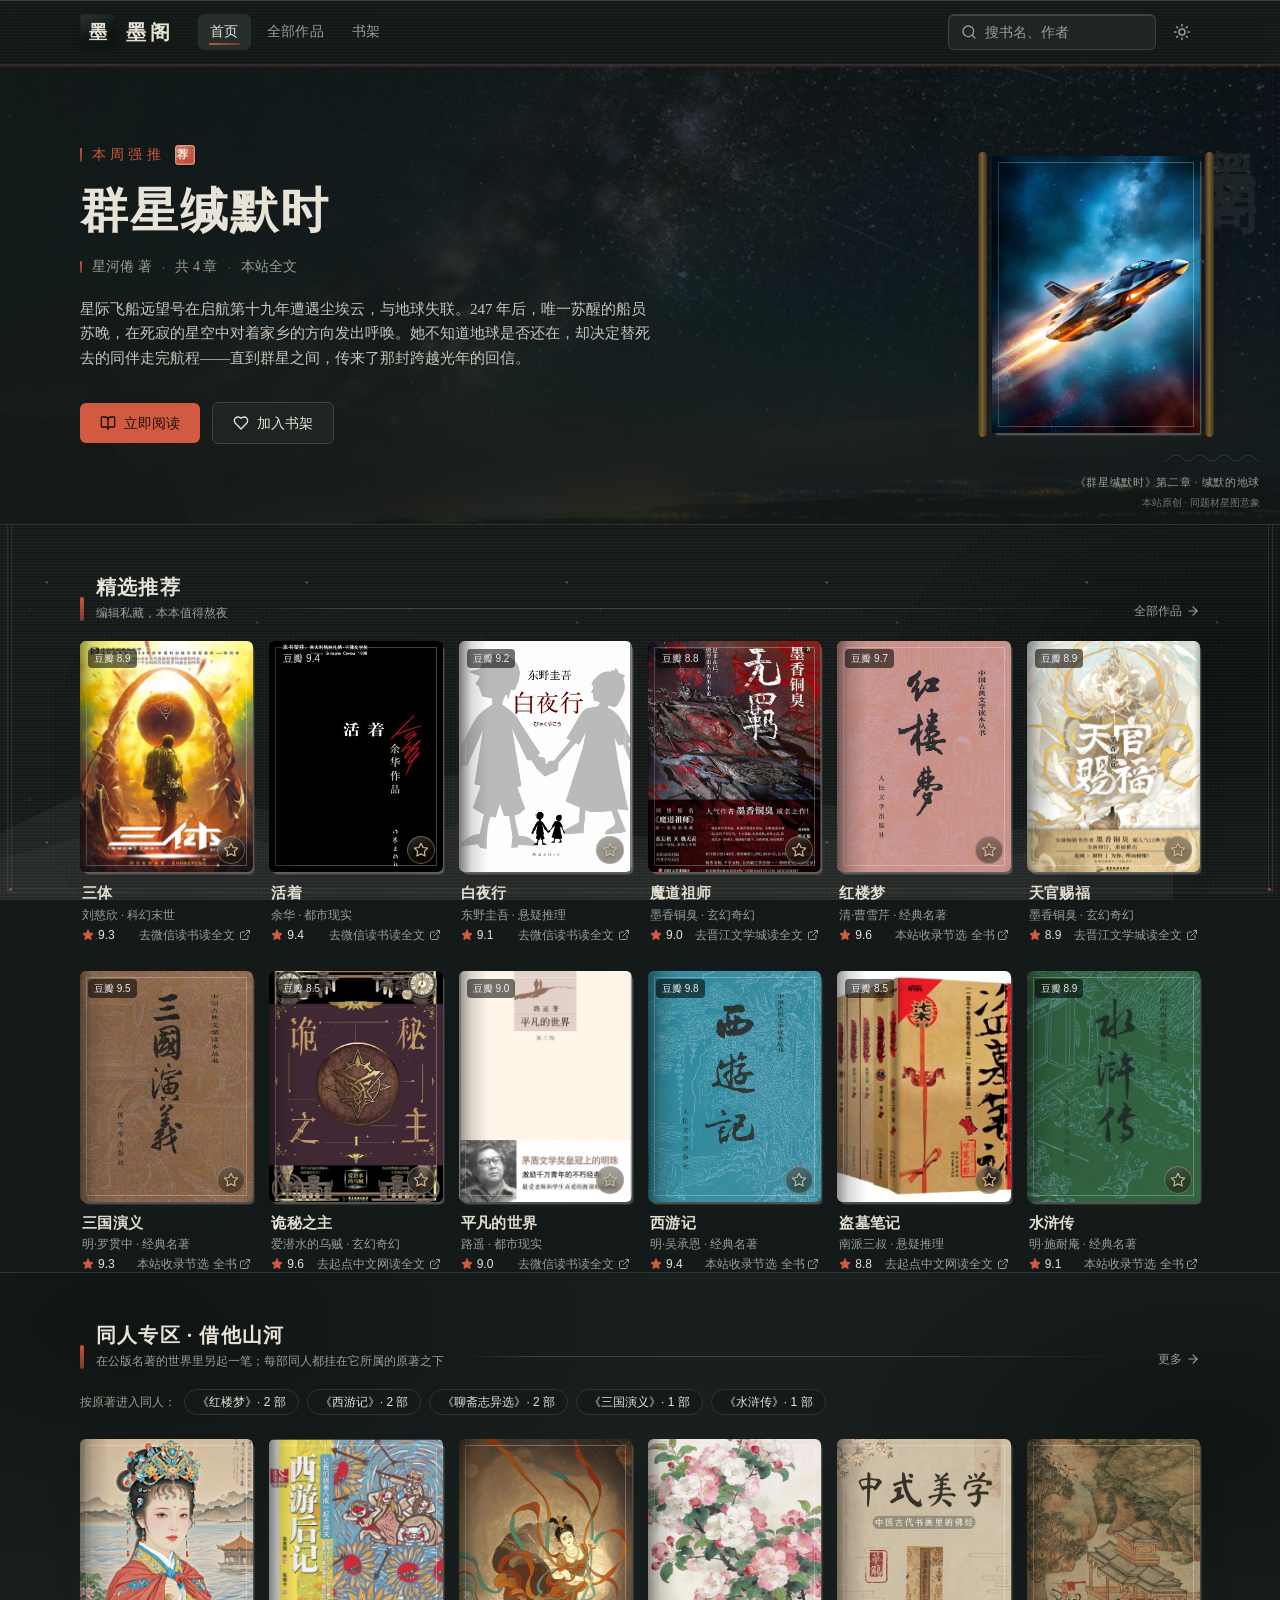
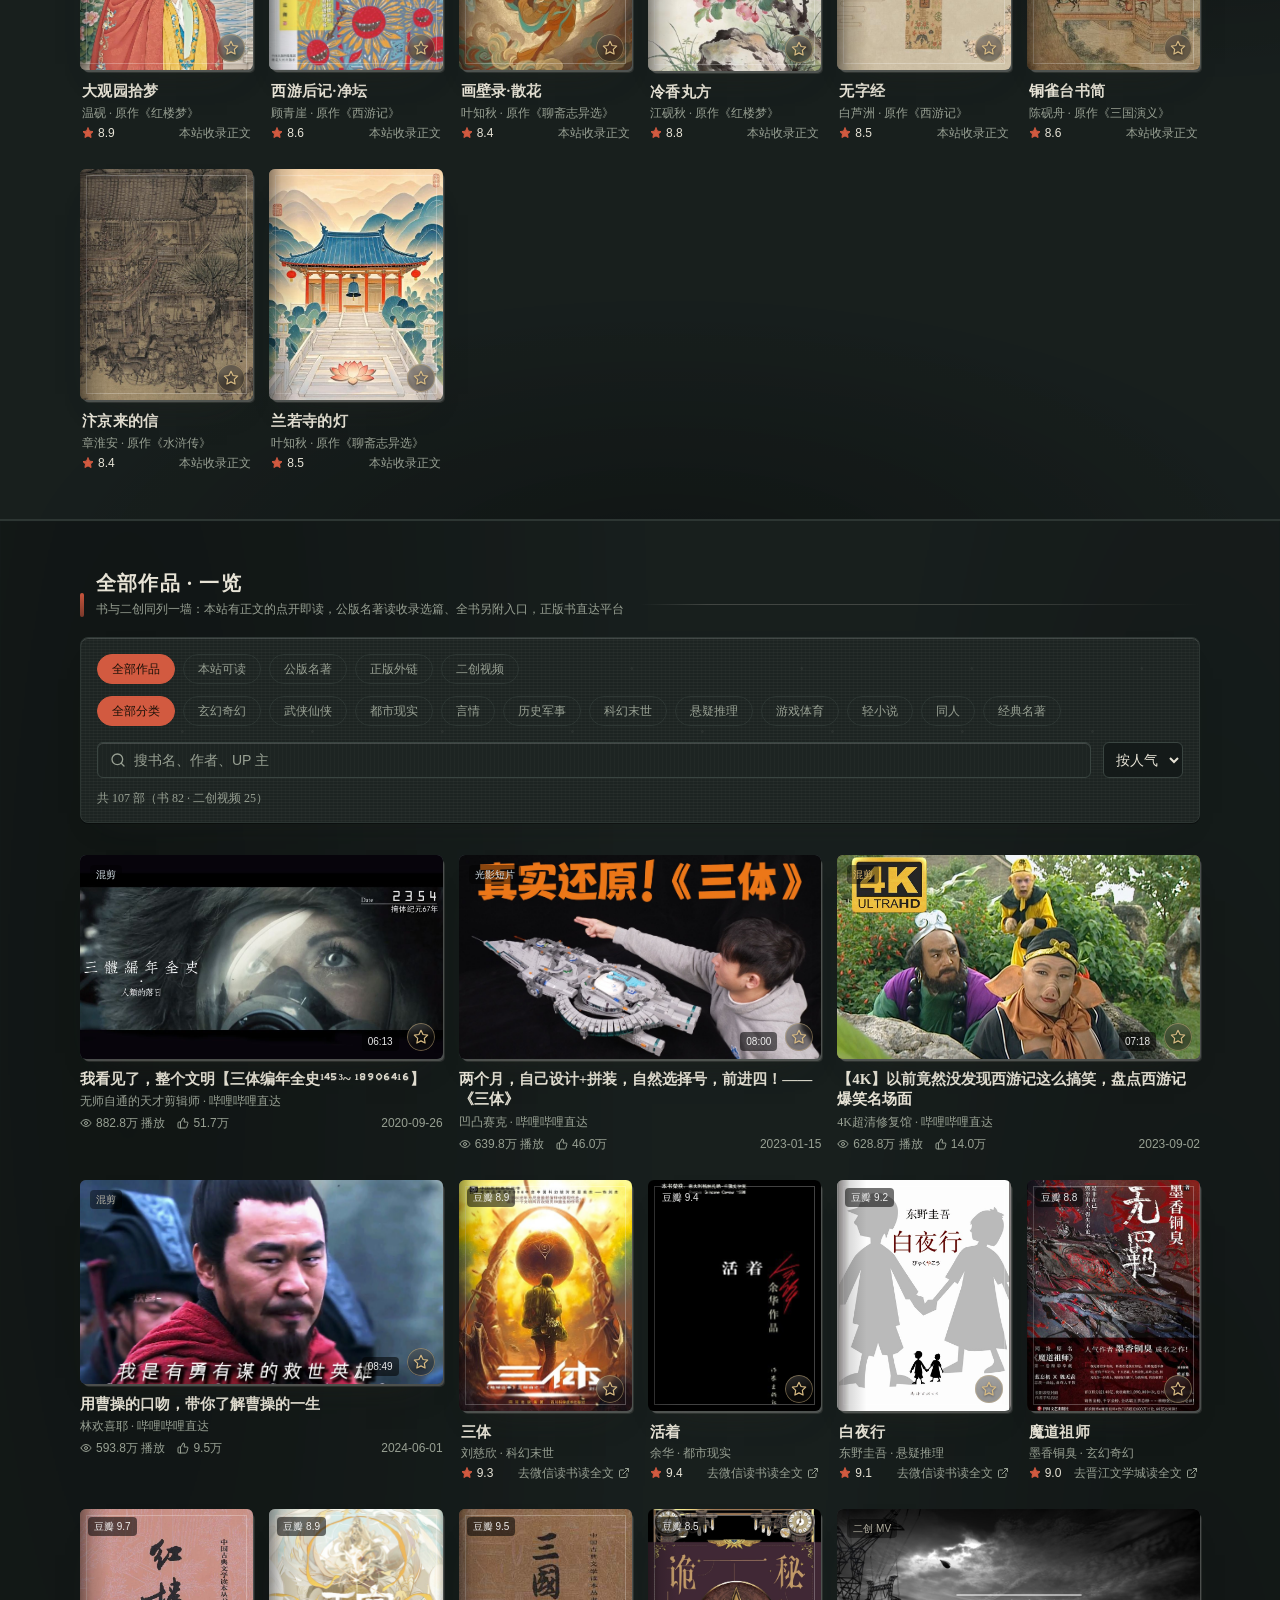
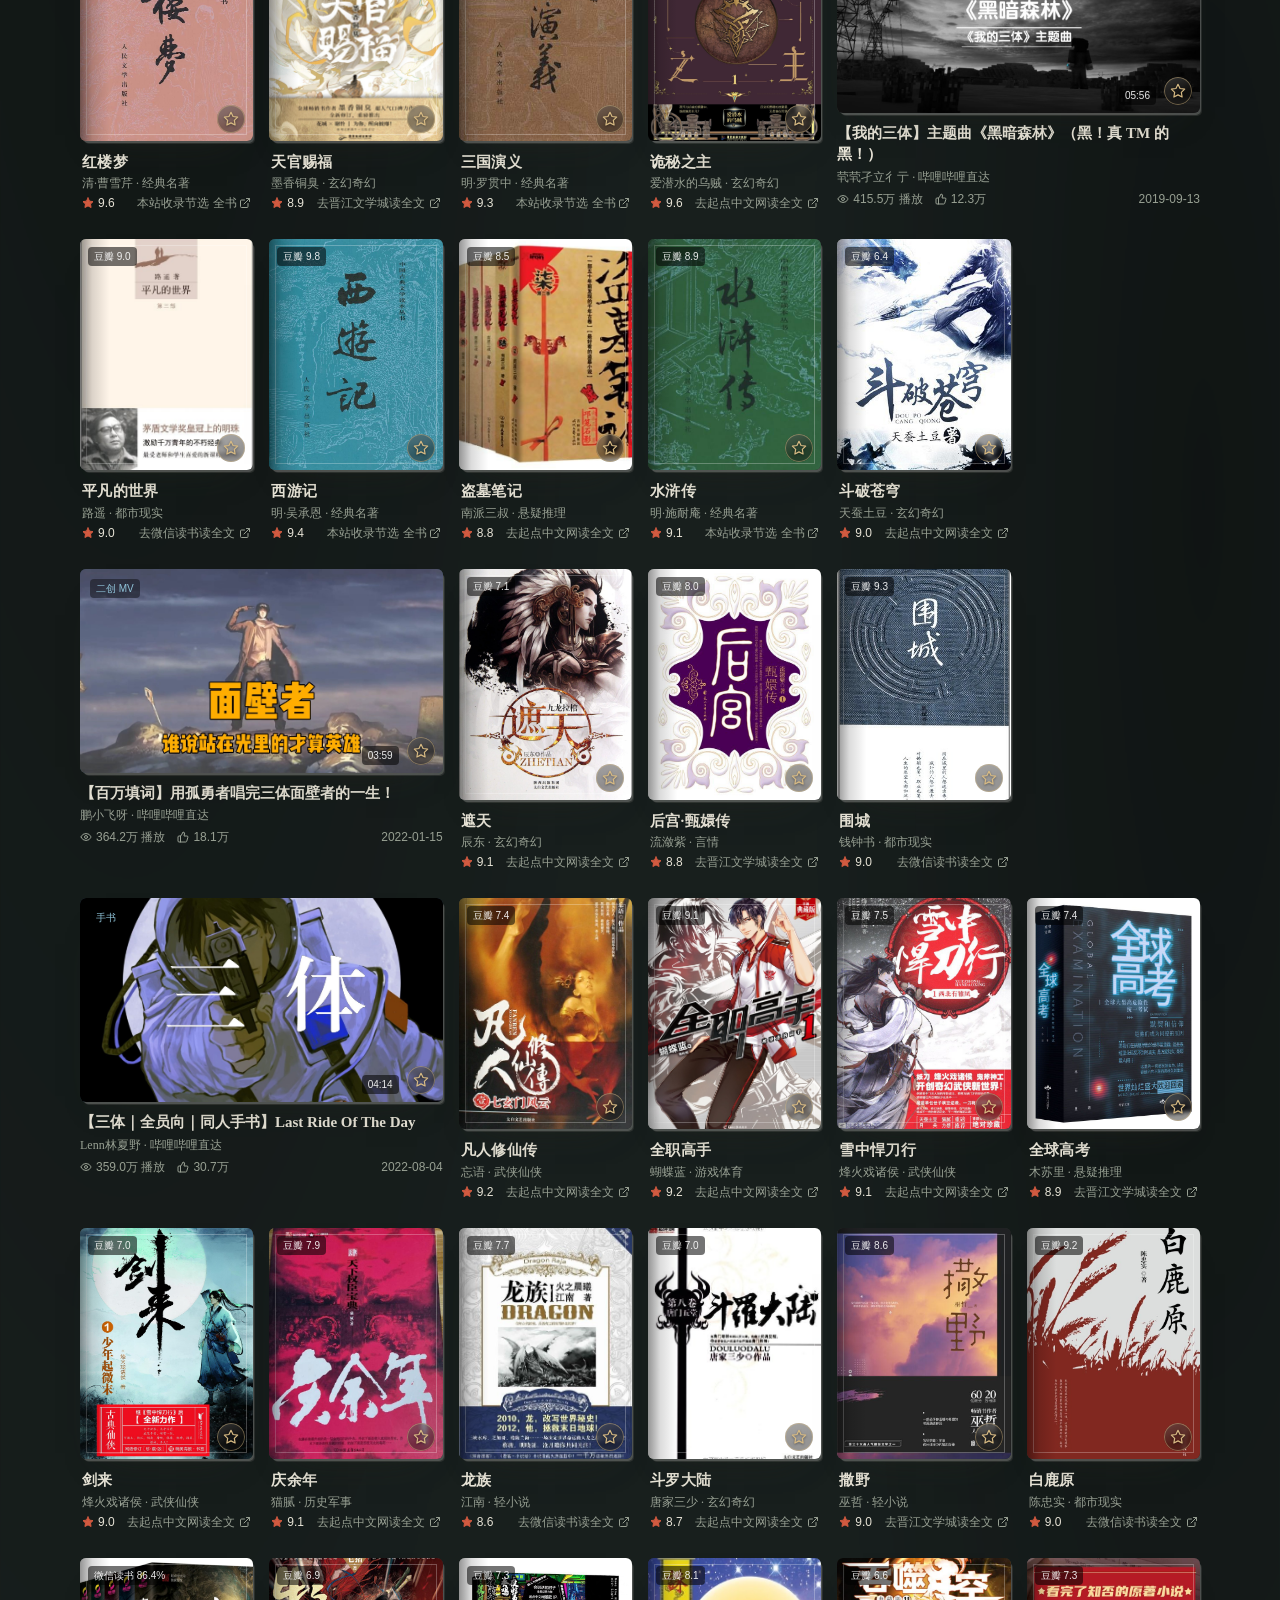
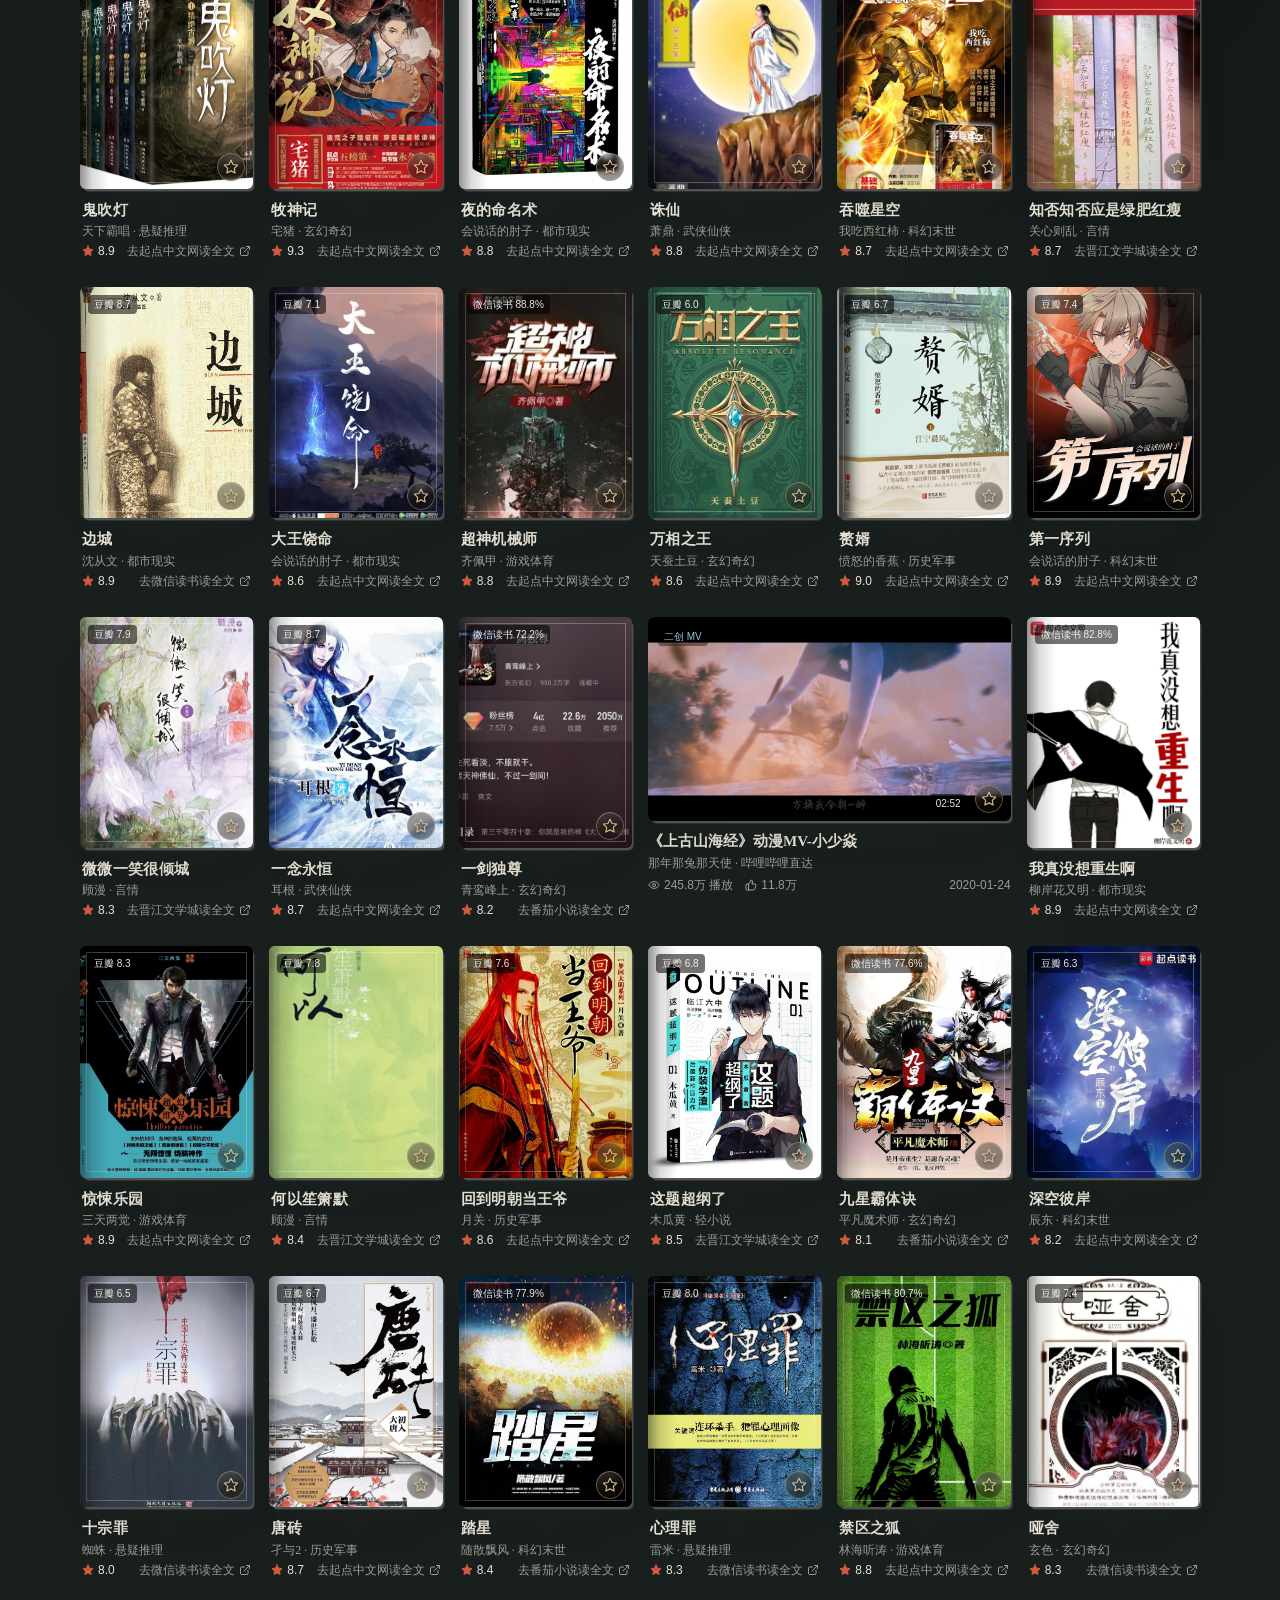
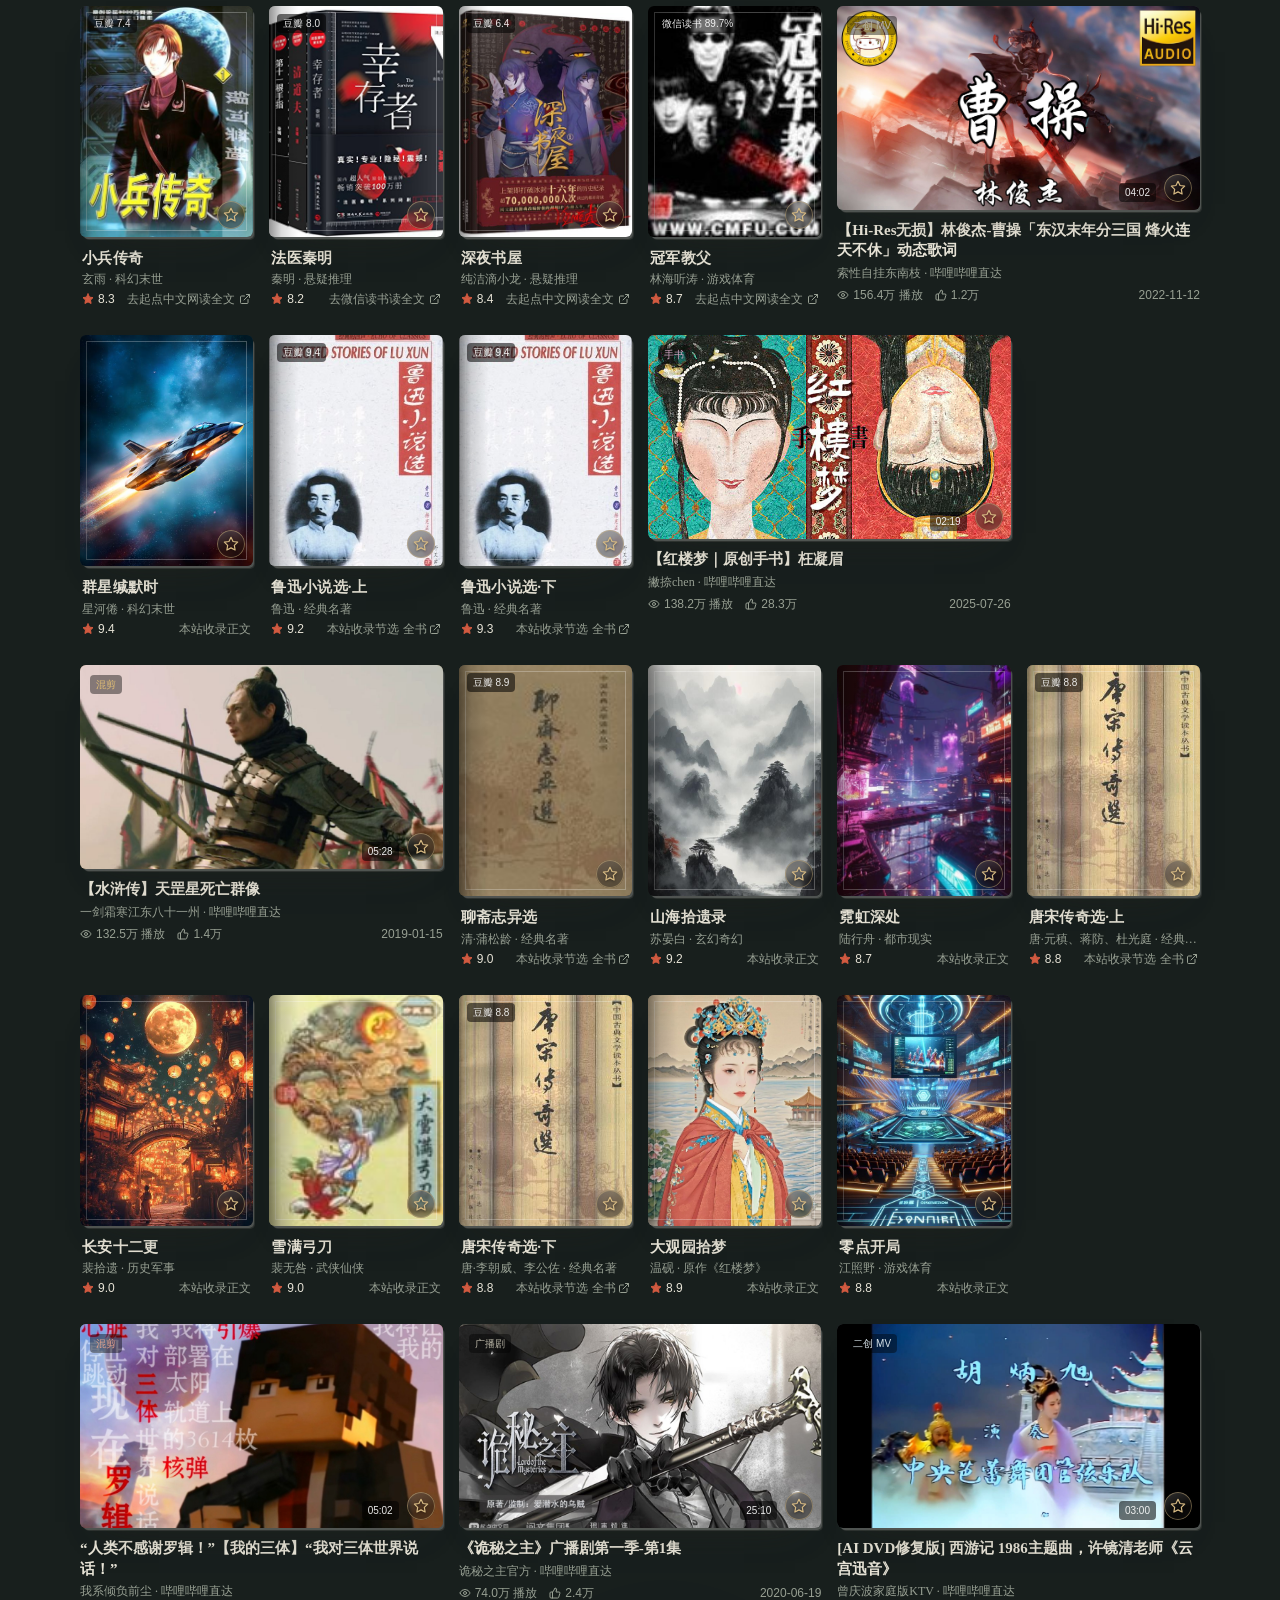
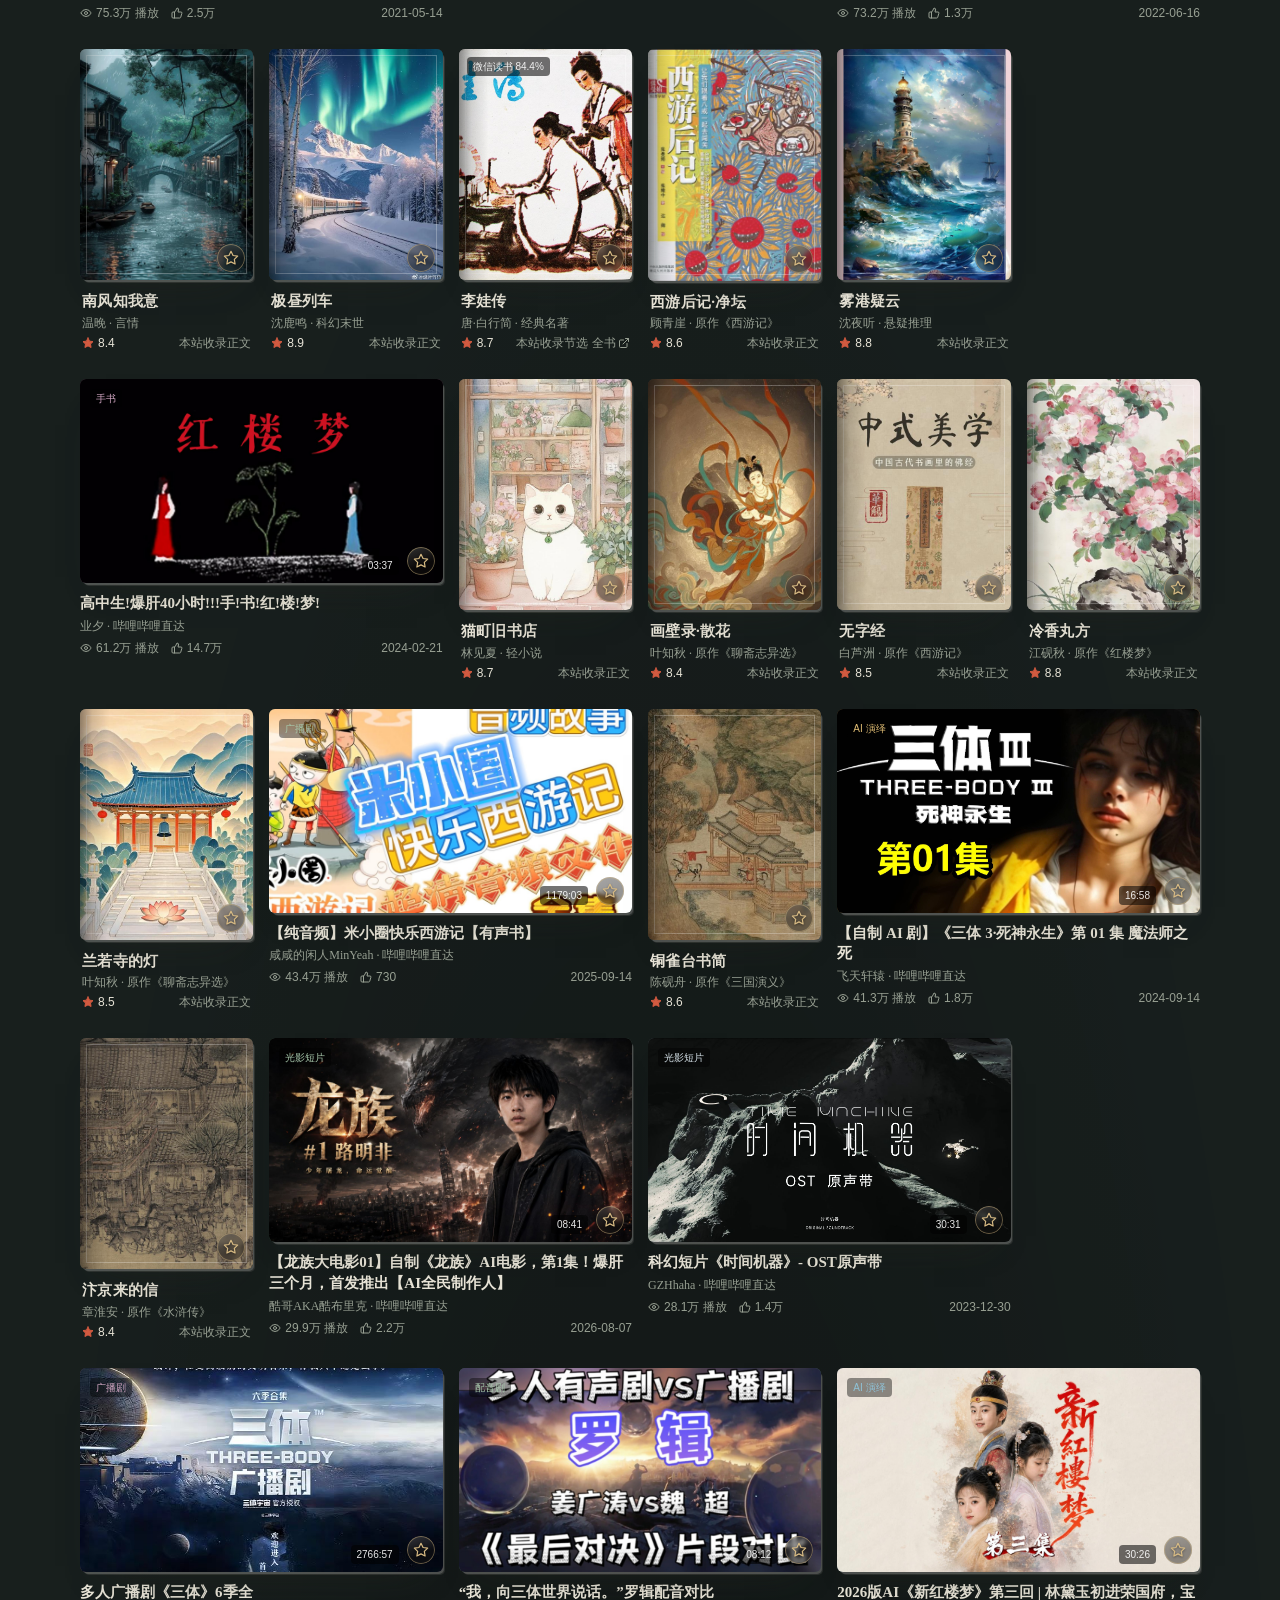
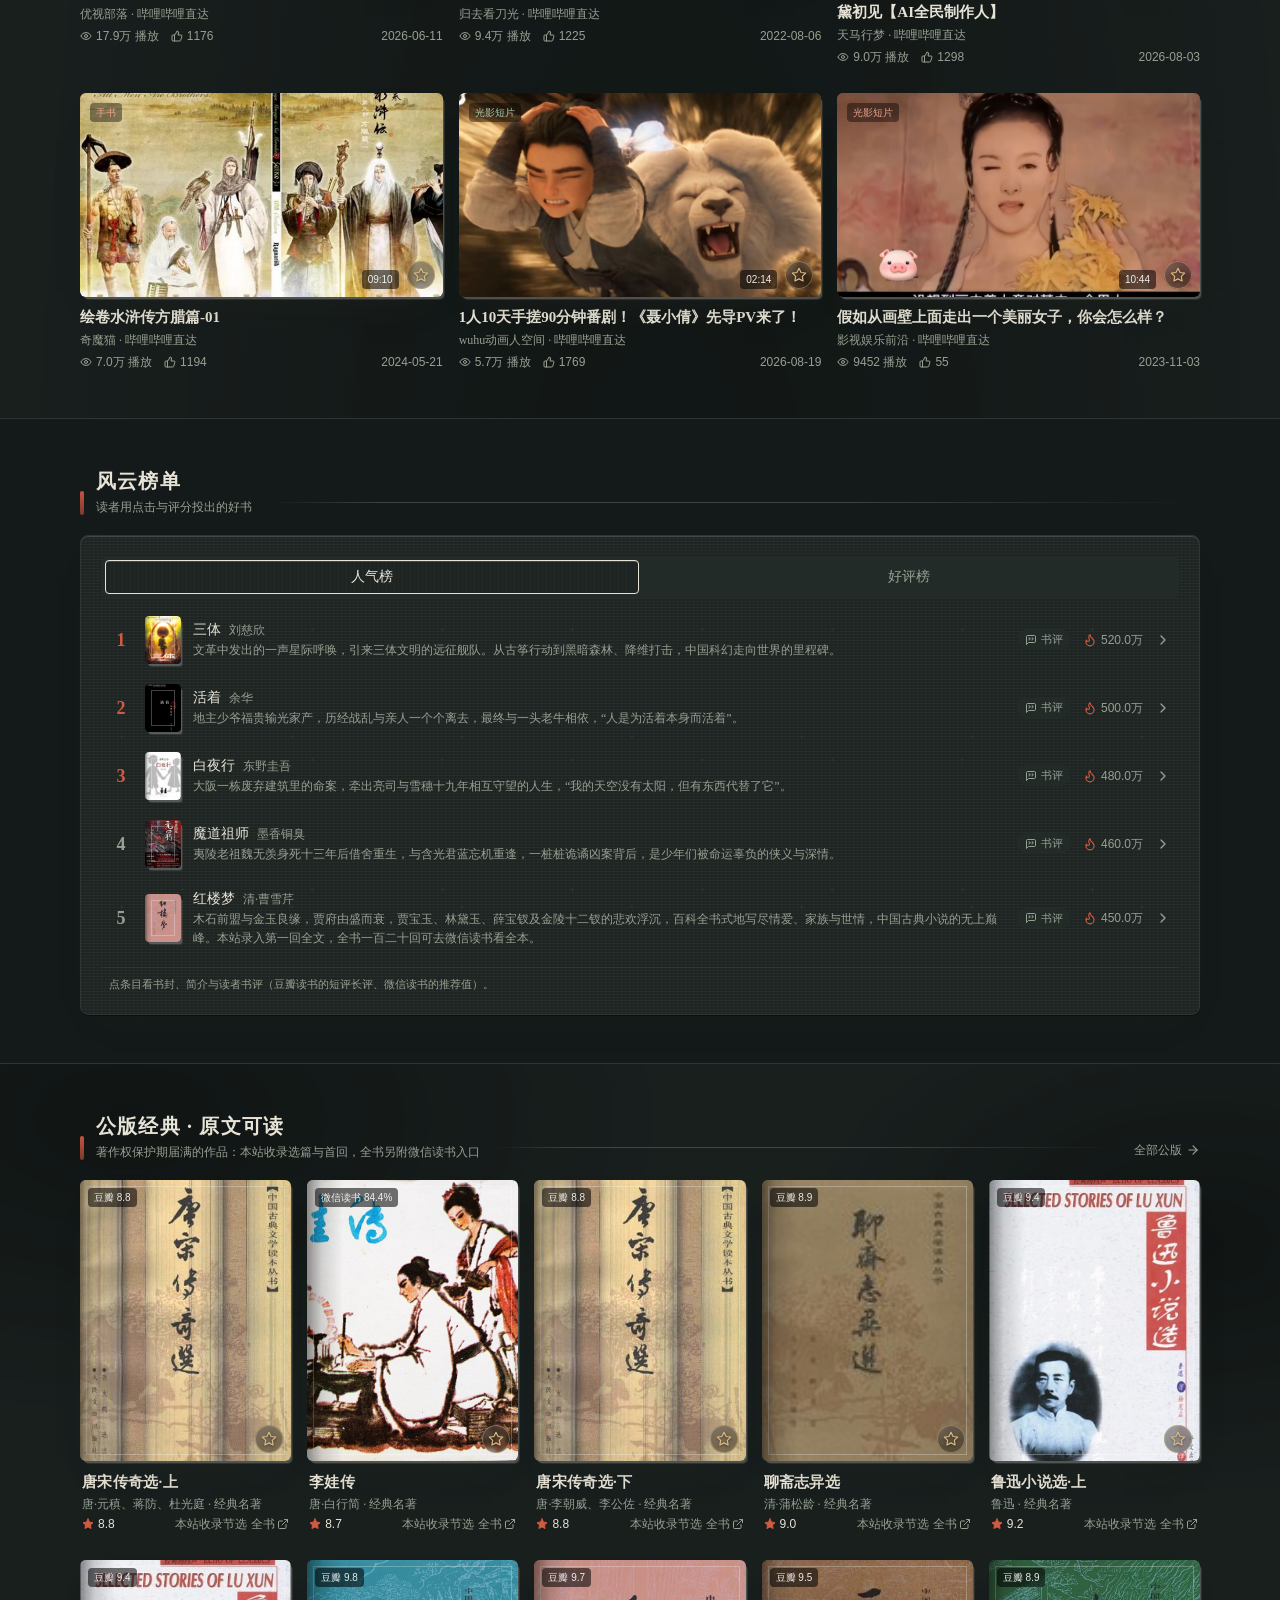
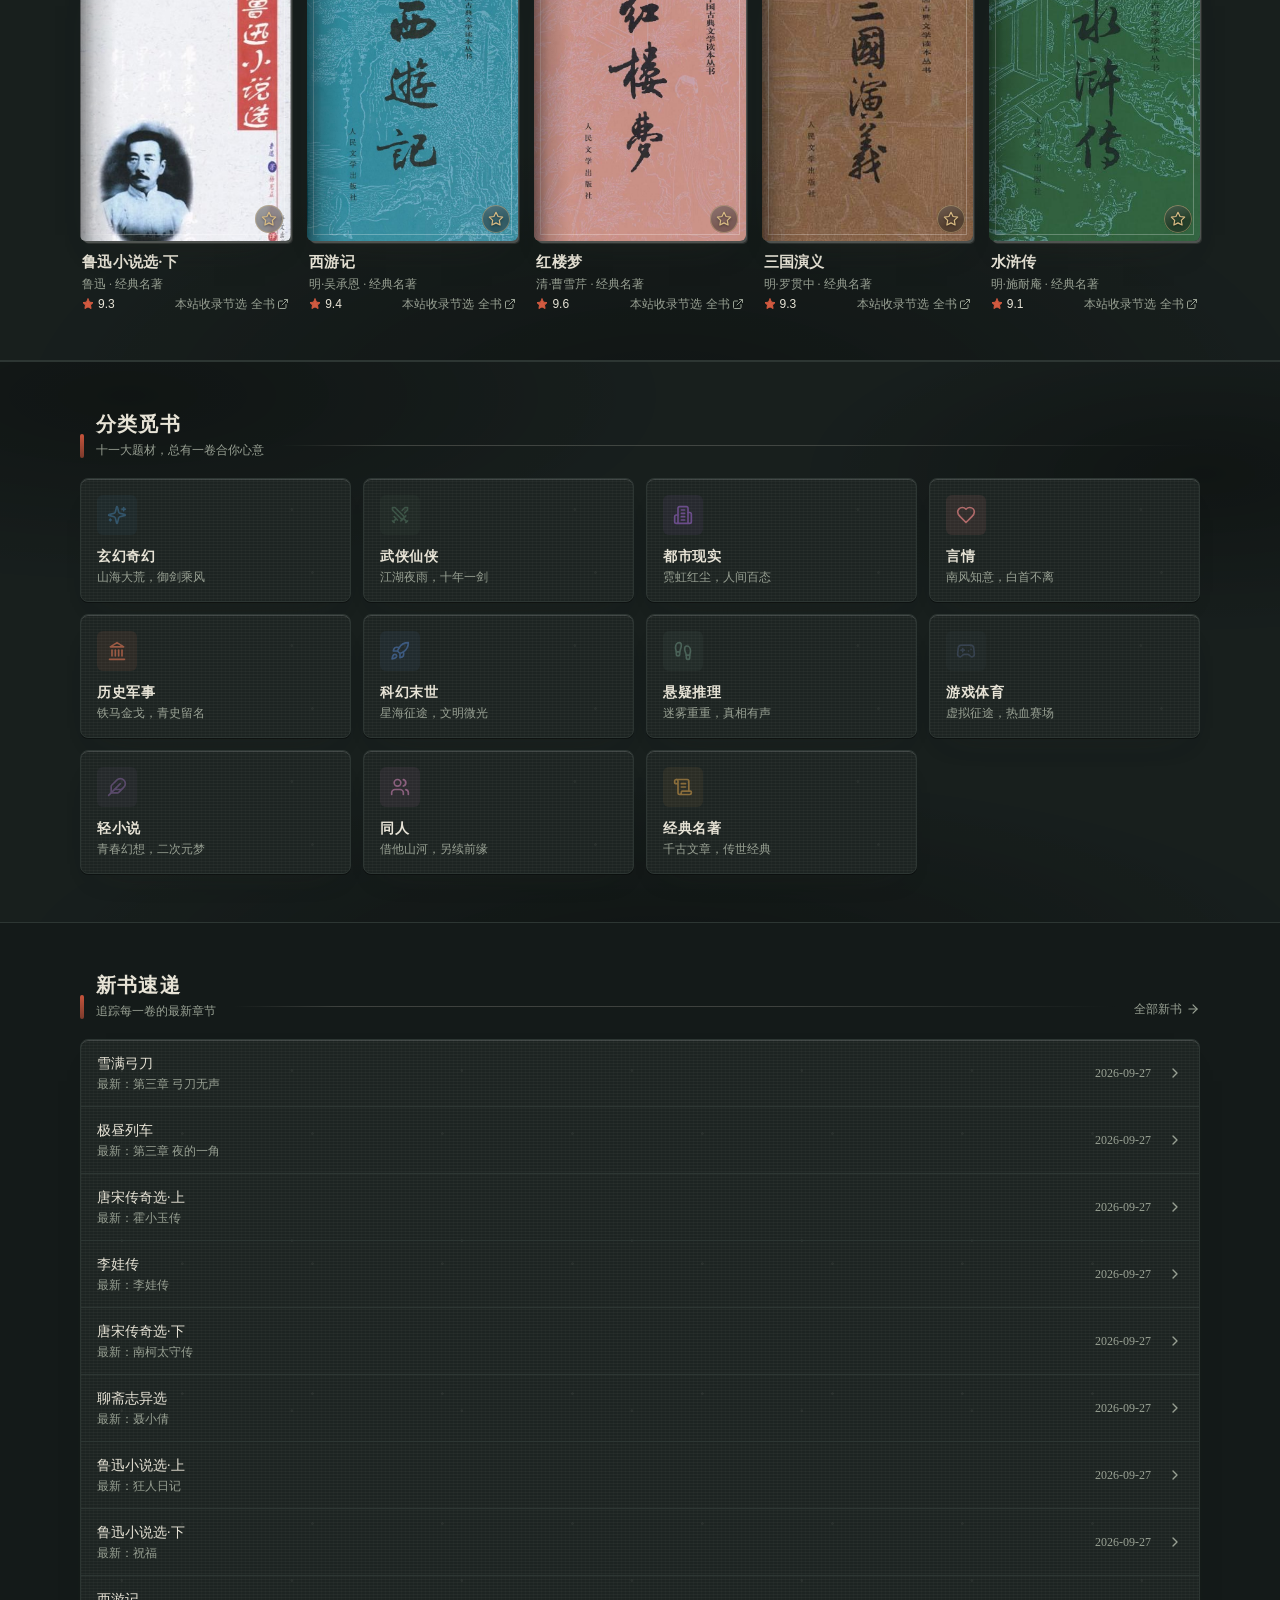
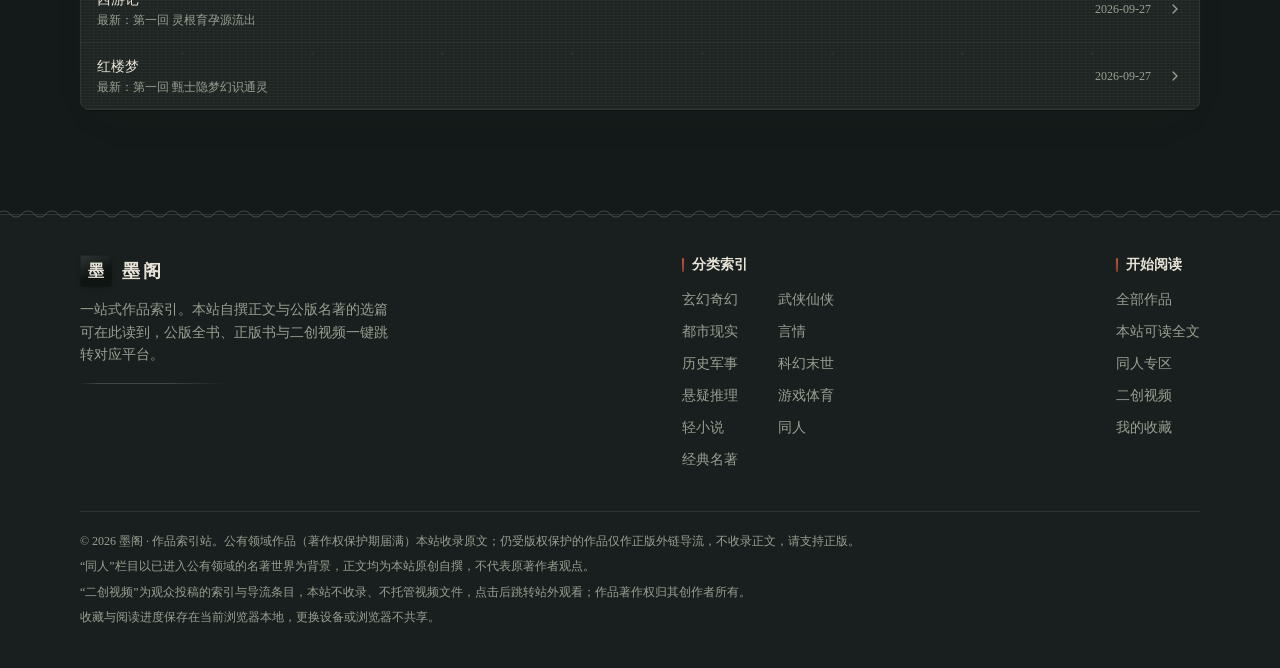
==== commit 3711c541: "deploy: 墨阁小说站 2026-09-28T17:09:34.293Z" ====
--- a/index.html
+++ b/index.html
@@ -8,7 +8,7 @@
       name="description"
       content="墨阁小说：玄幻、都市、言情、科幻、历史、悬疑，好书畅读，书架与阅读进度云端般随身保存。"
     />
-    <script type="module" crossorigin src="/assets/index-C44V29ub.js"></script>
+    <script type="module" crossorigin src="/assets/index-BY8UcvzH.js"></script>
     <link rel="stylesheet" crossorigin href="/assets/index-C918nIVw.css">
   </head>
   <body>
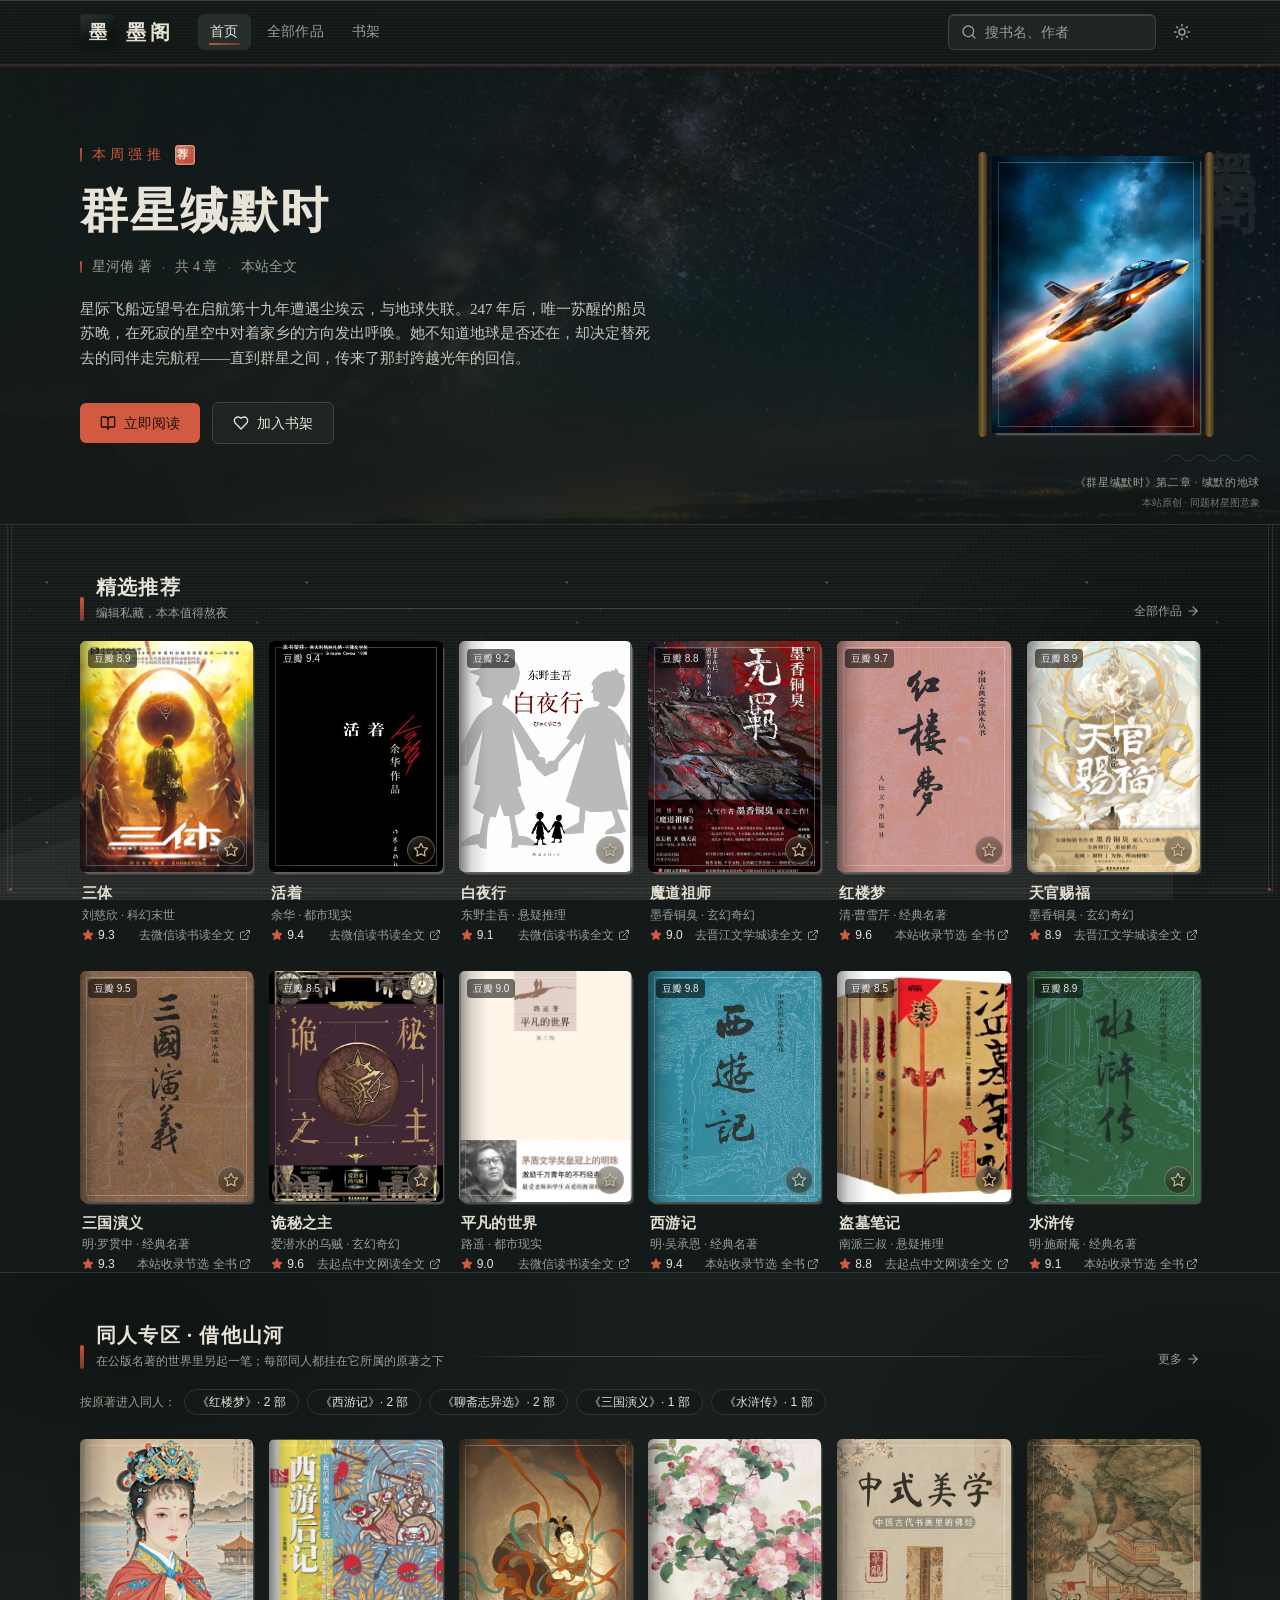
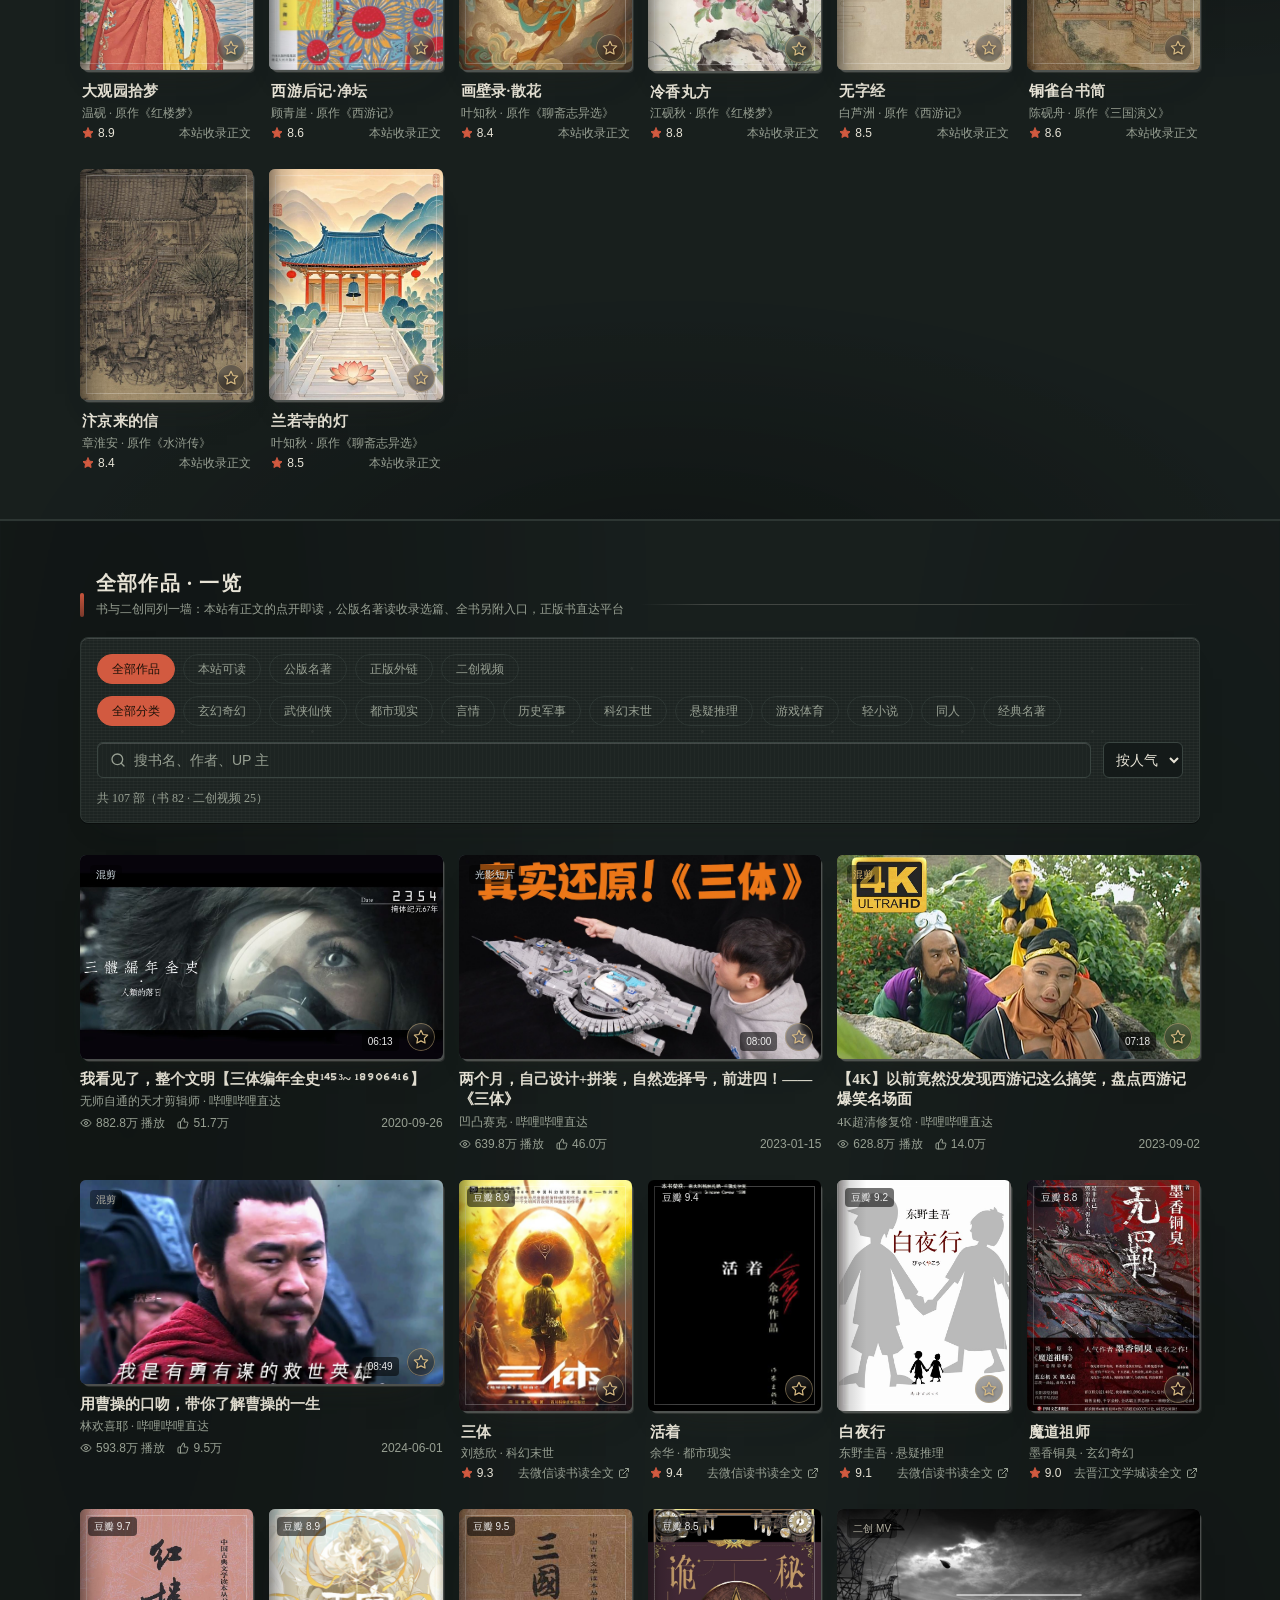
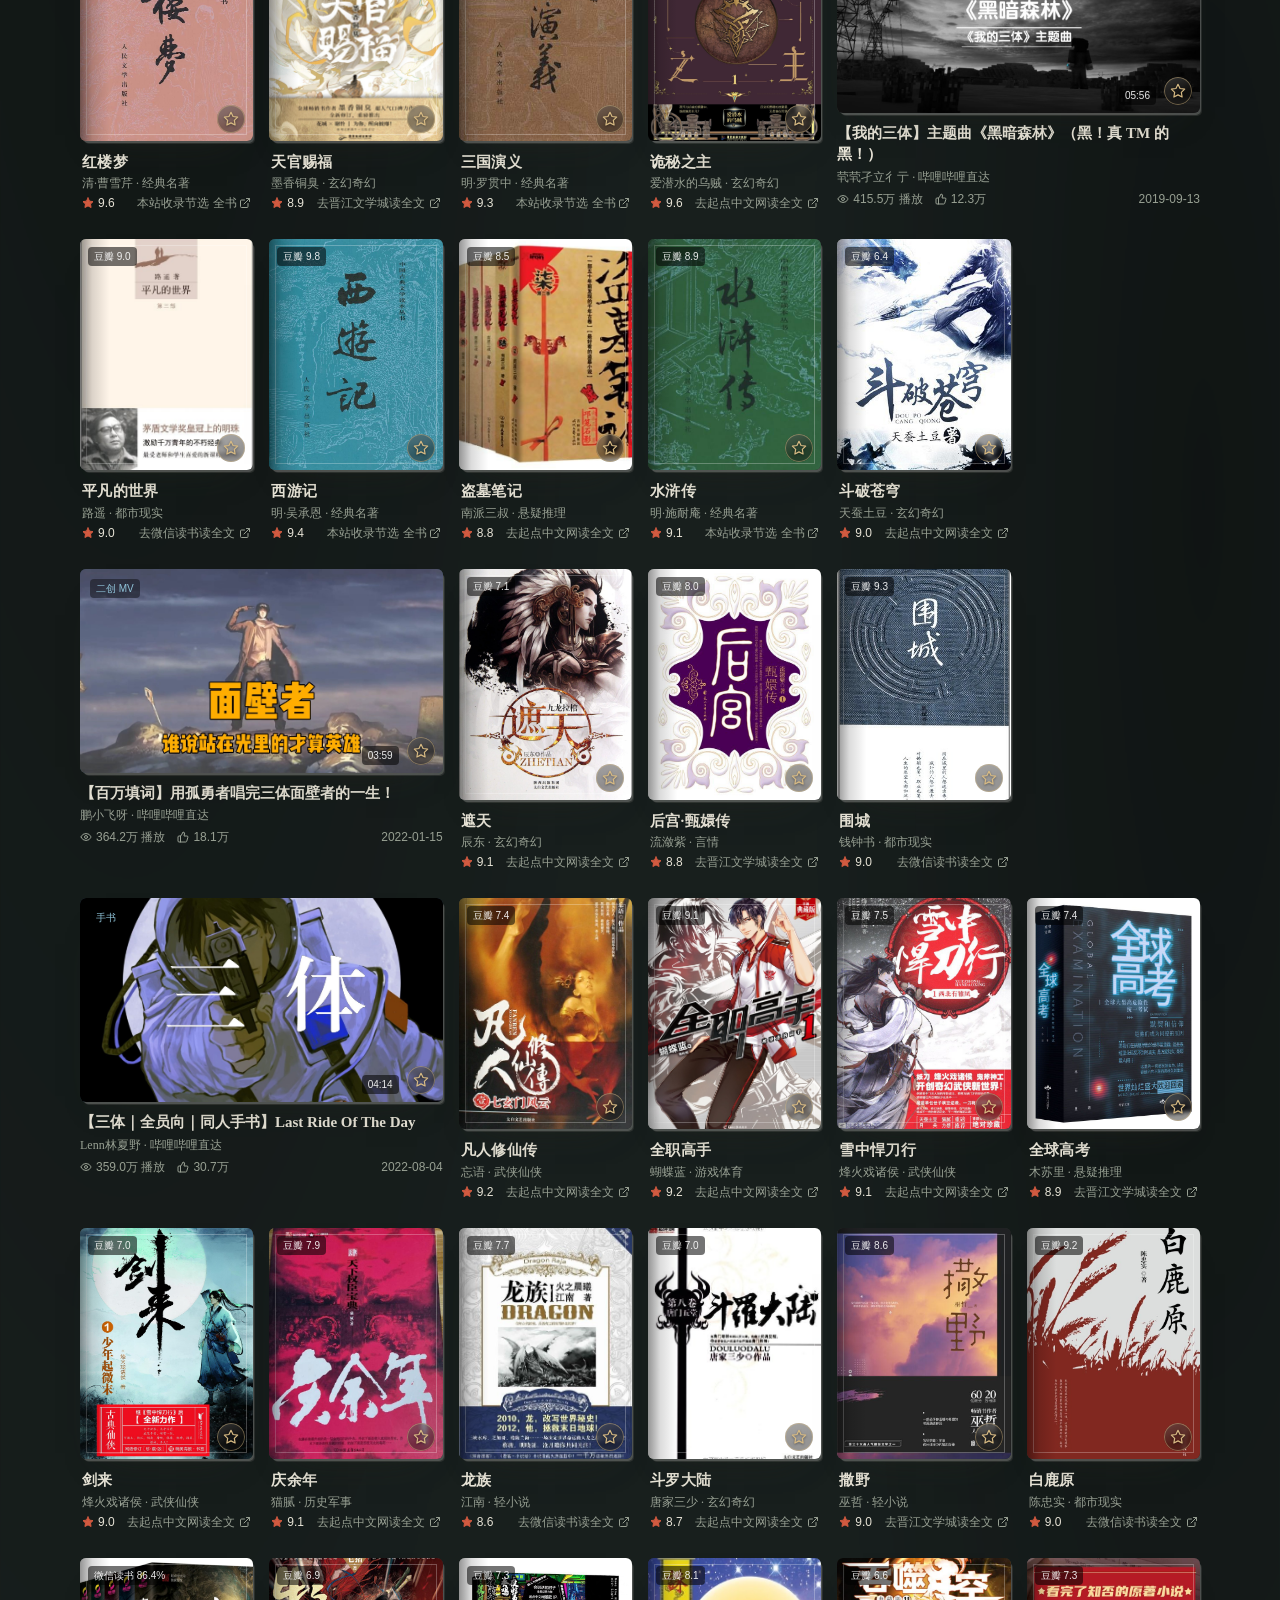
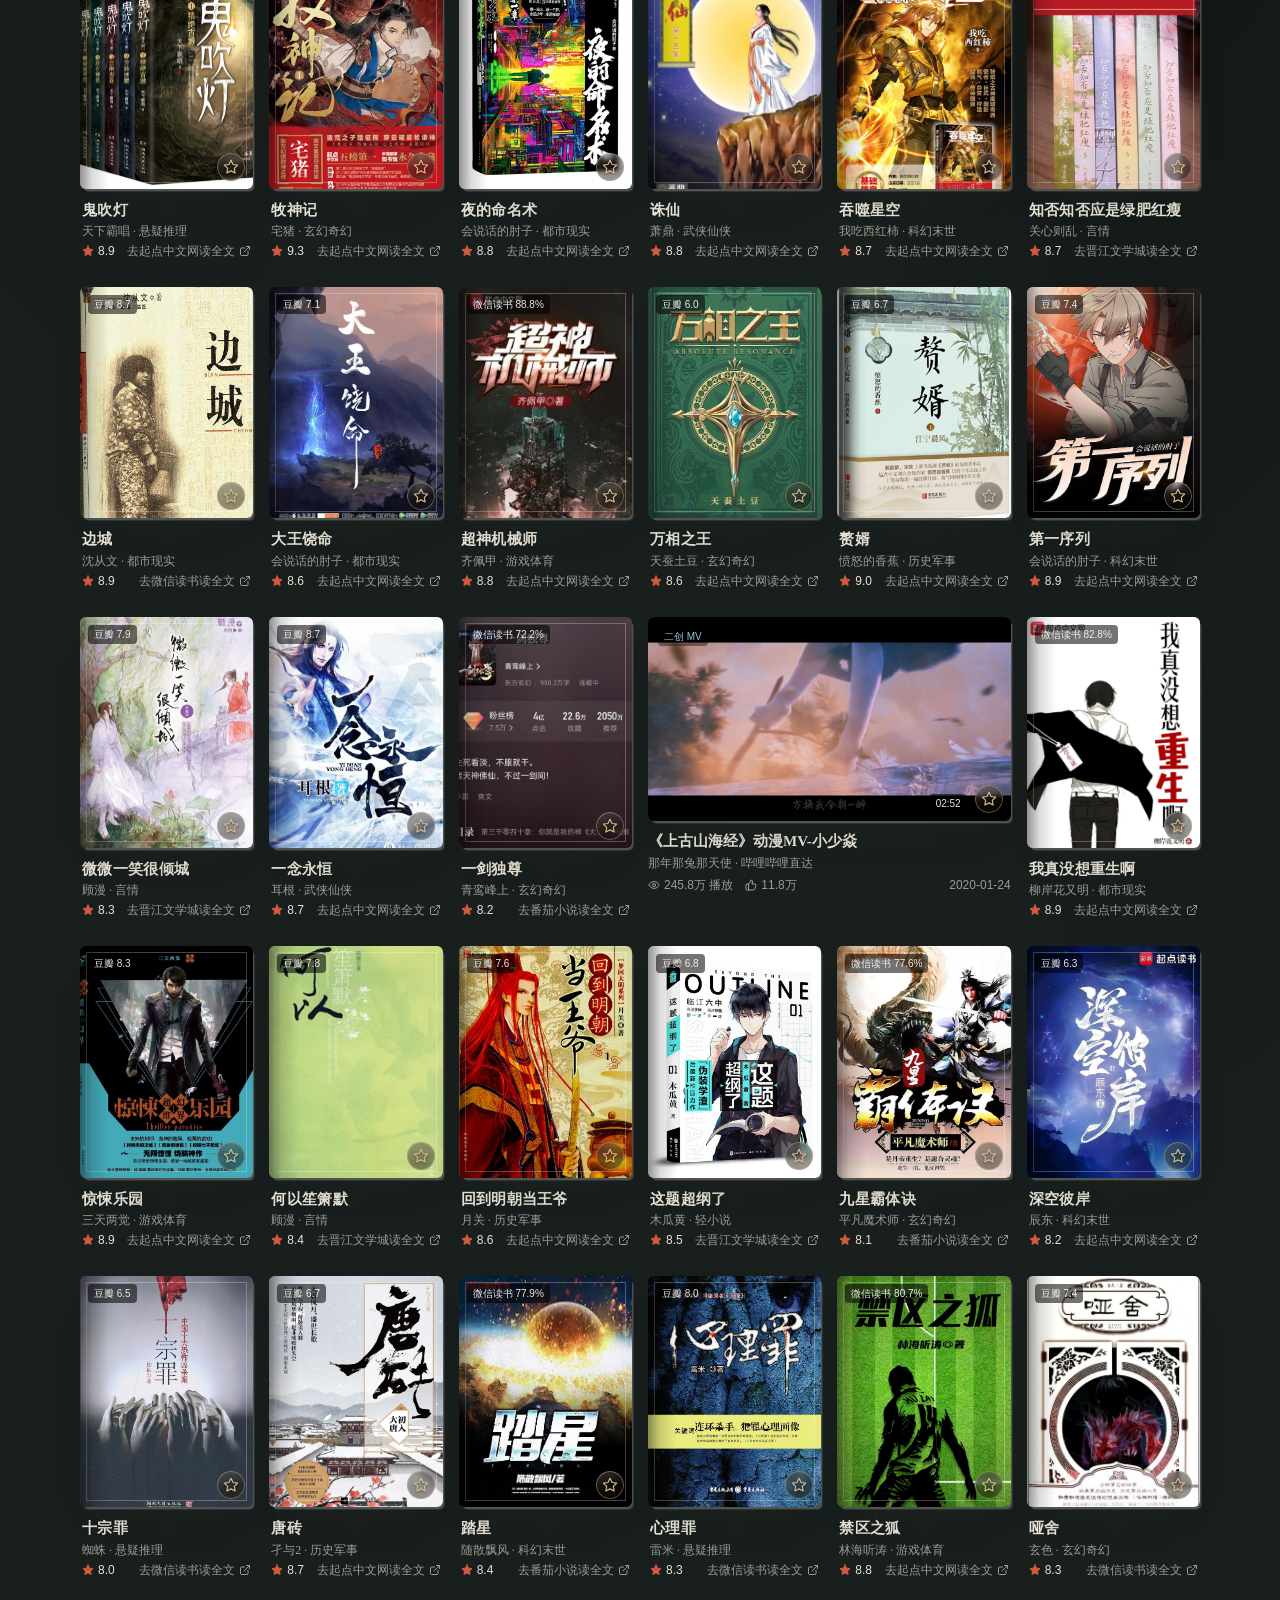
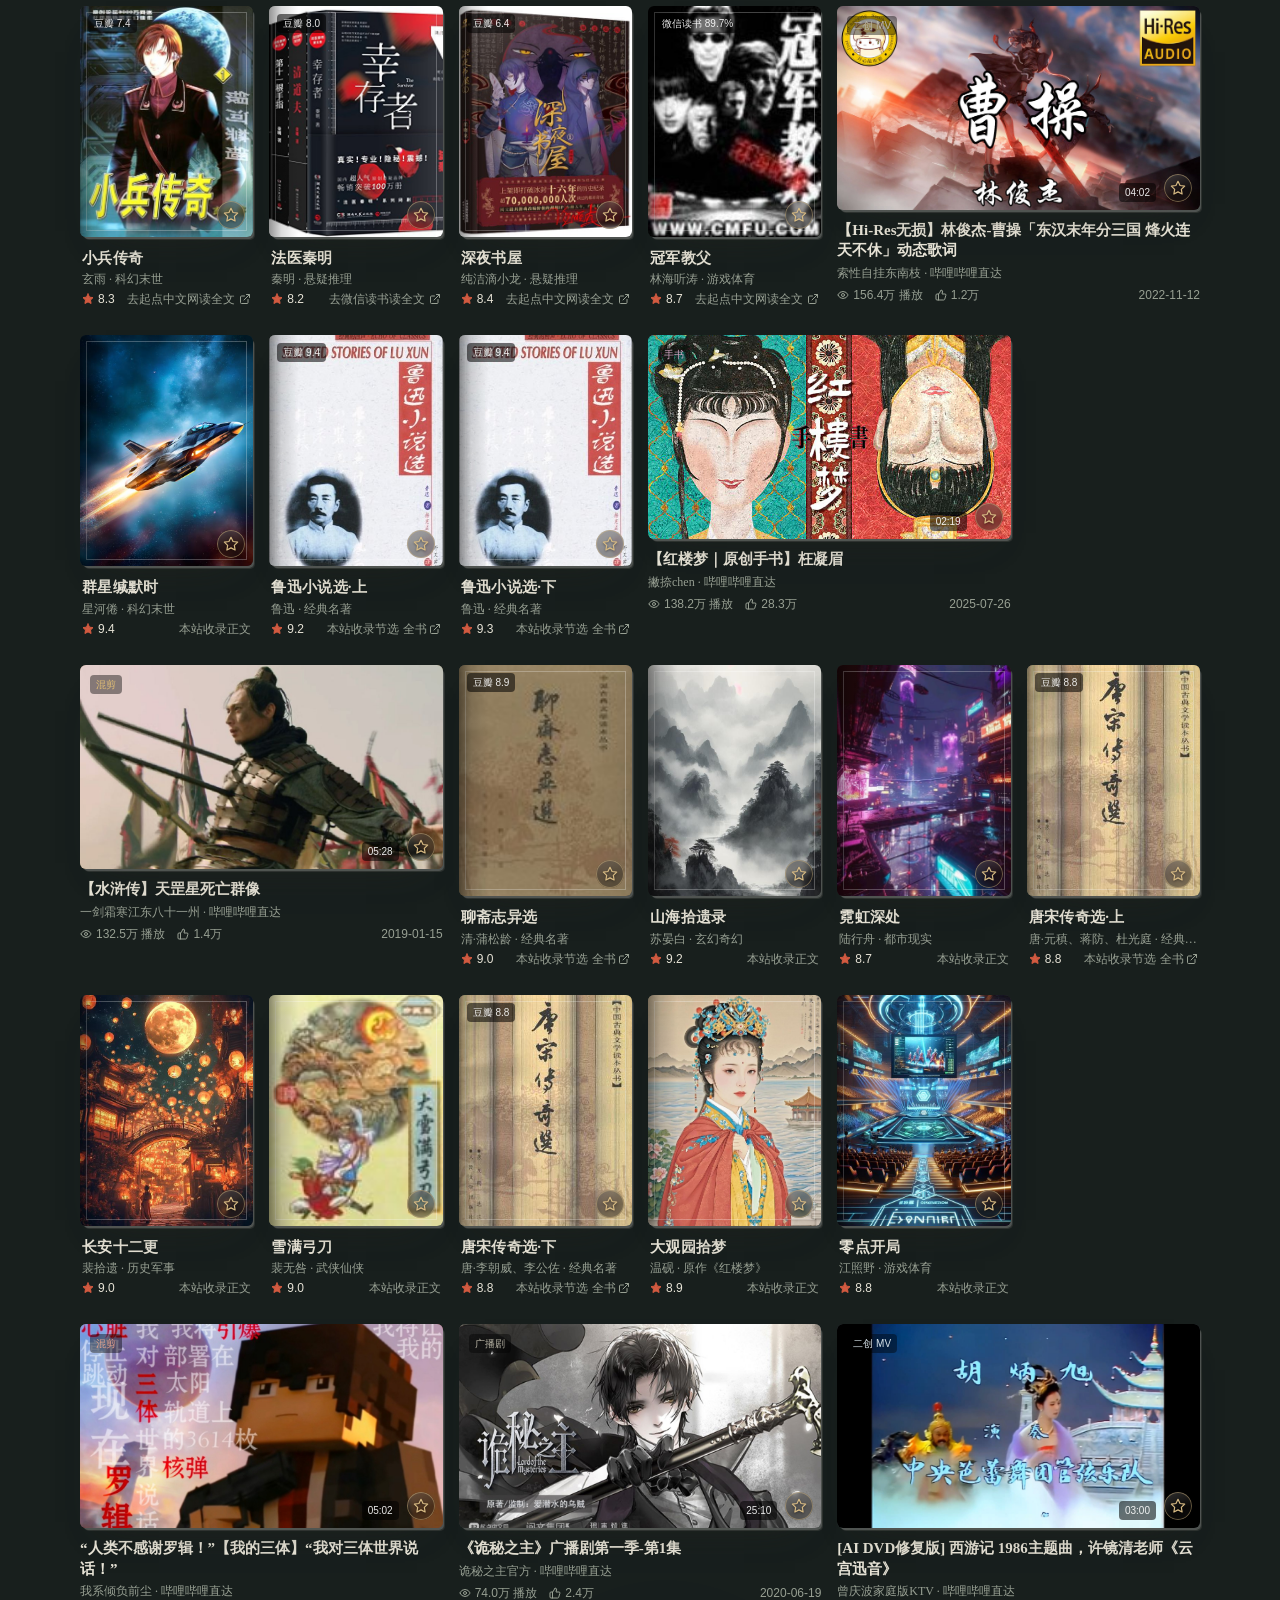
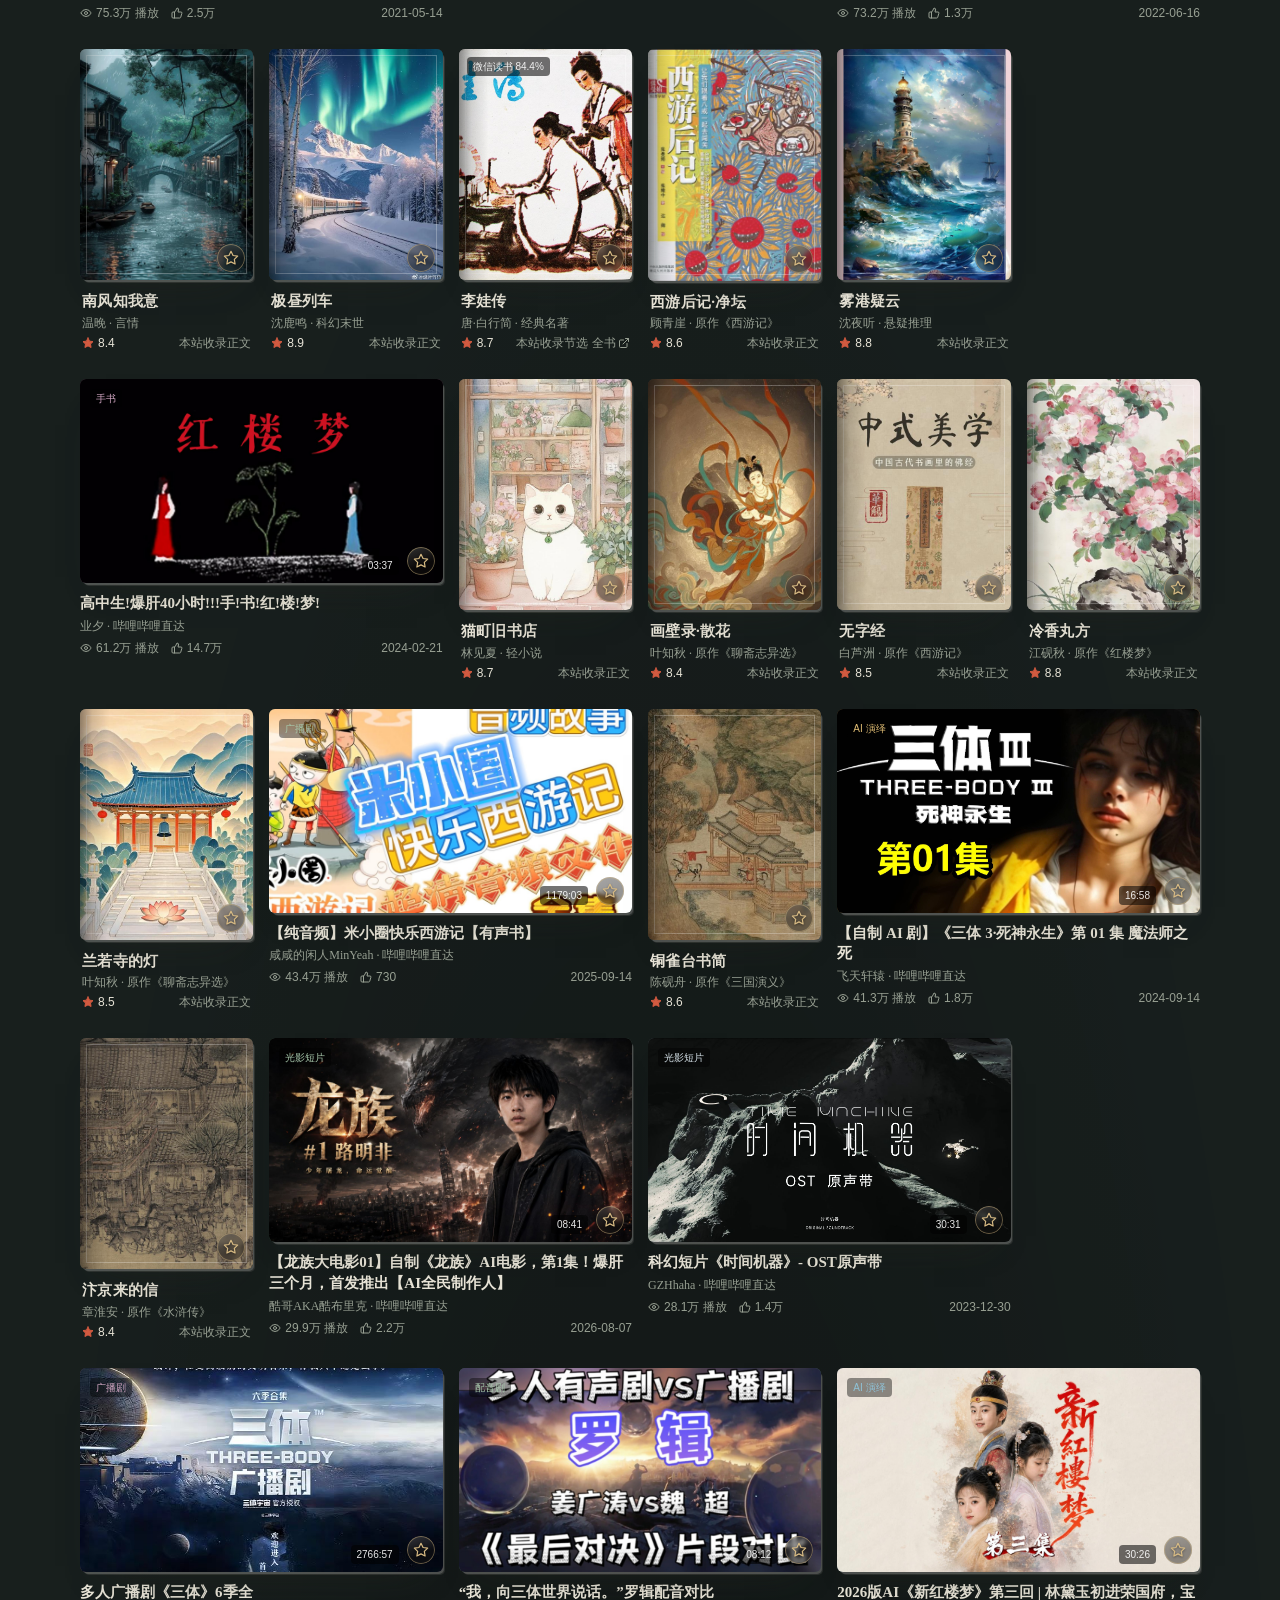
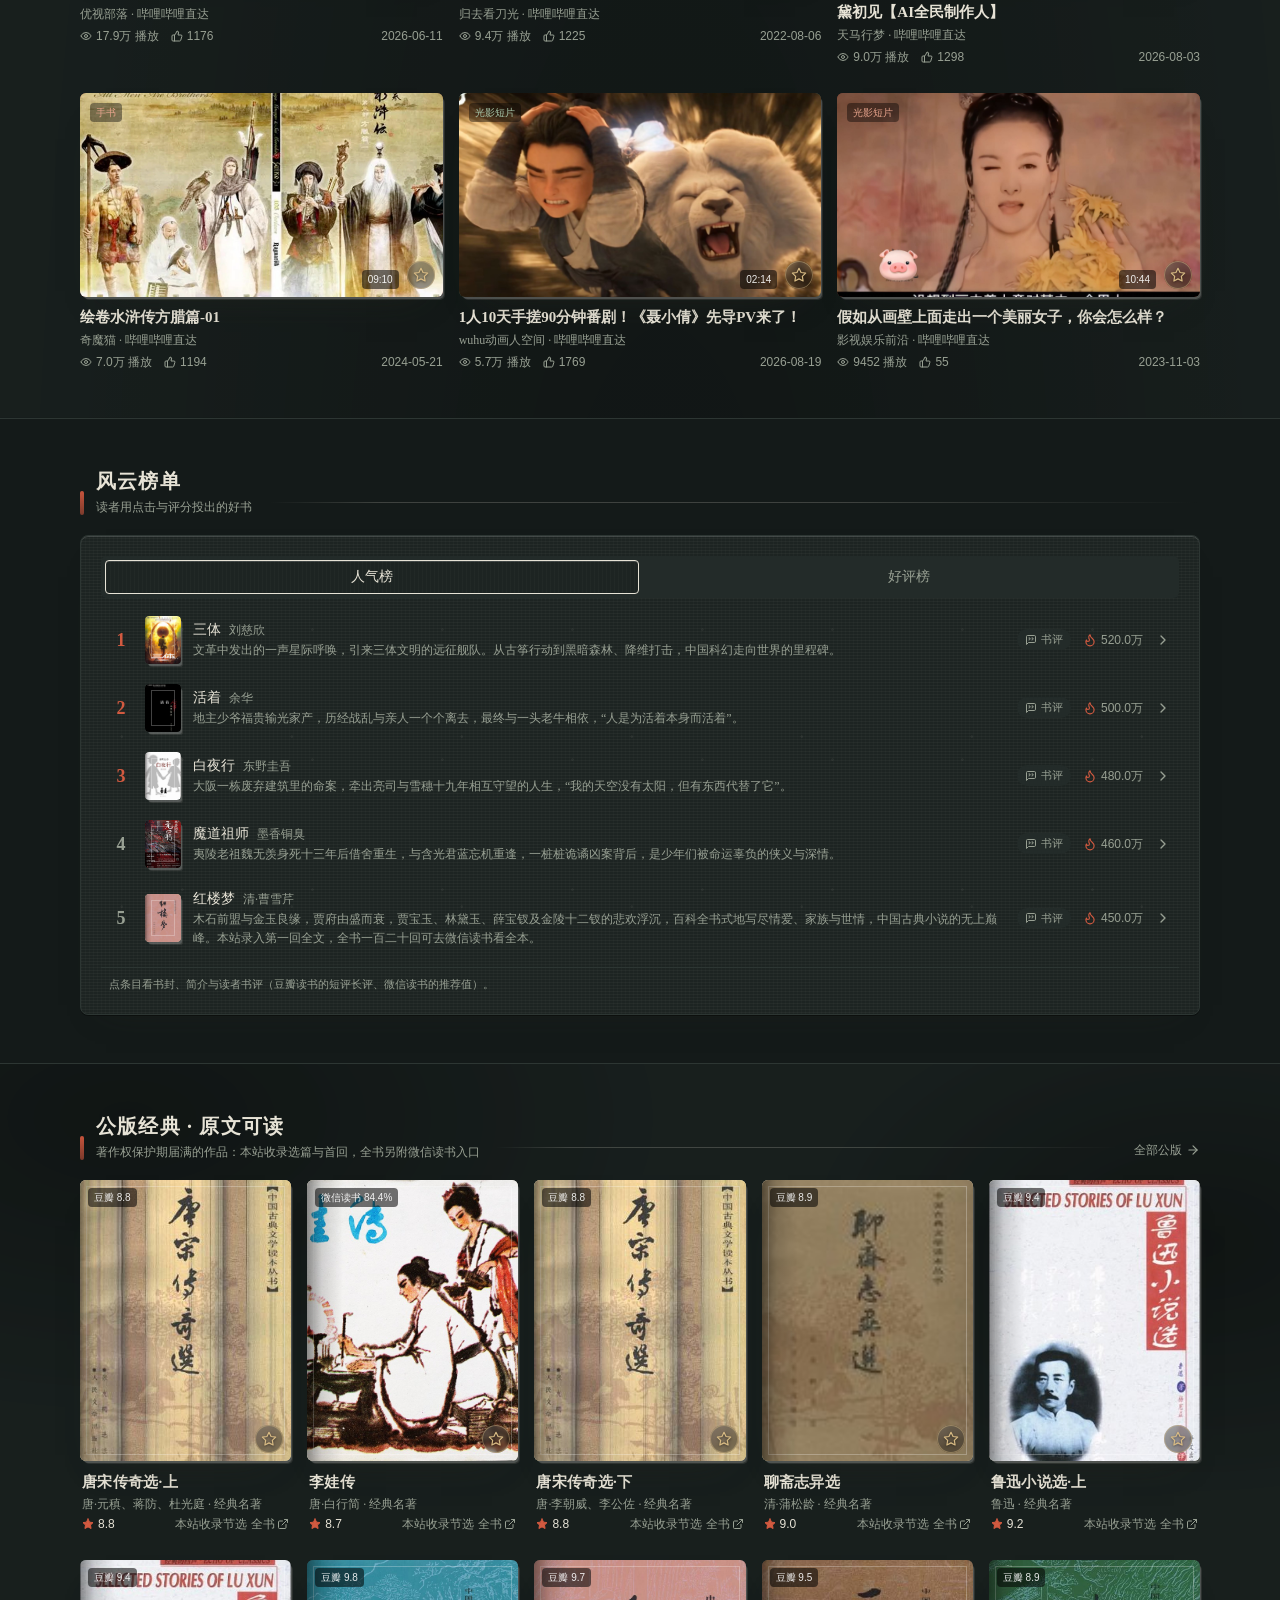
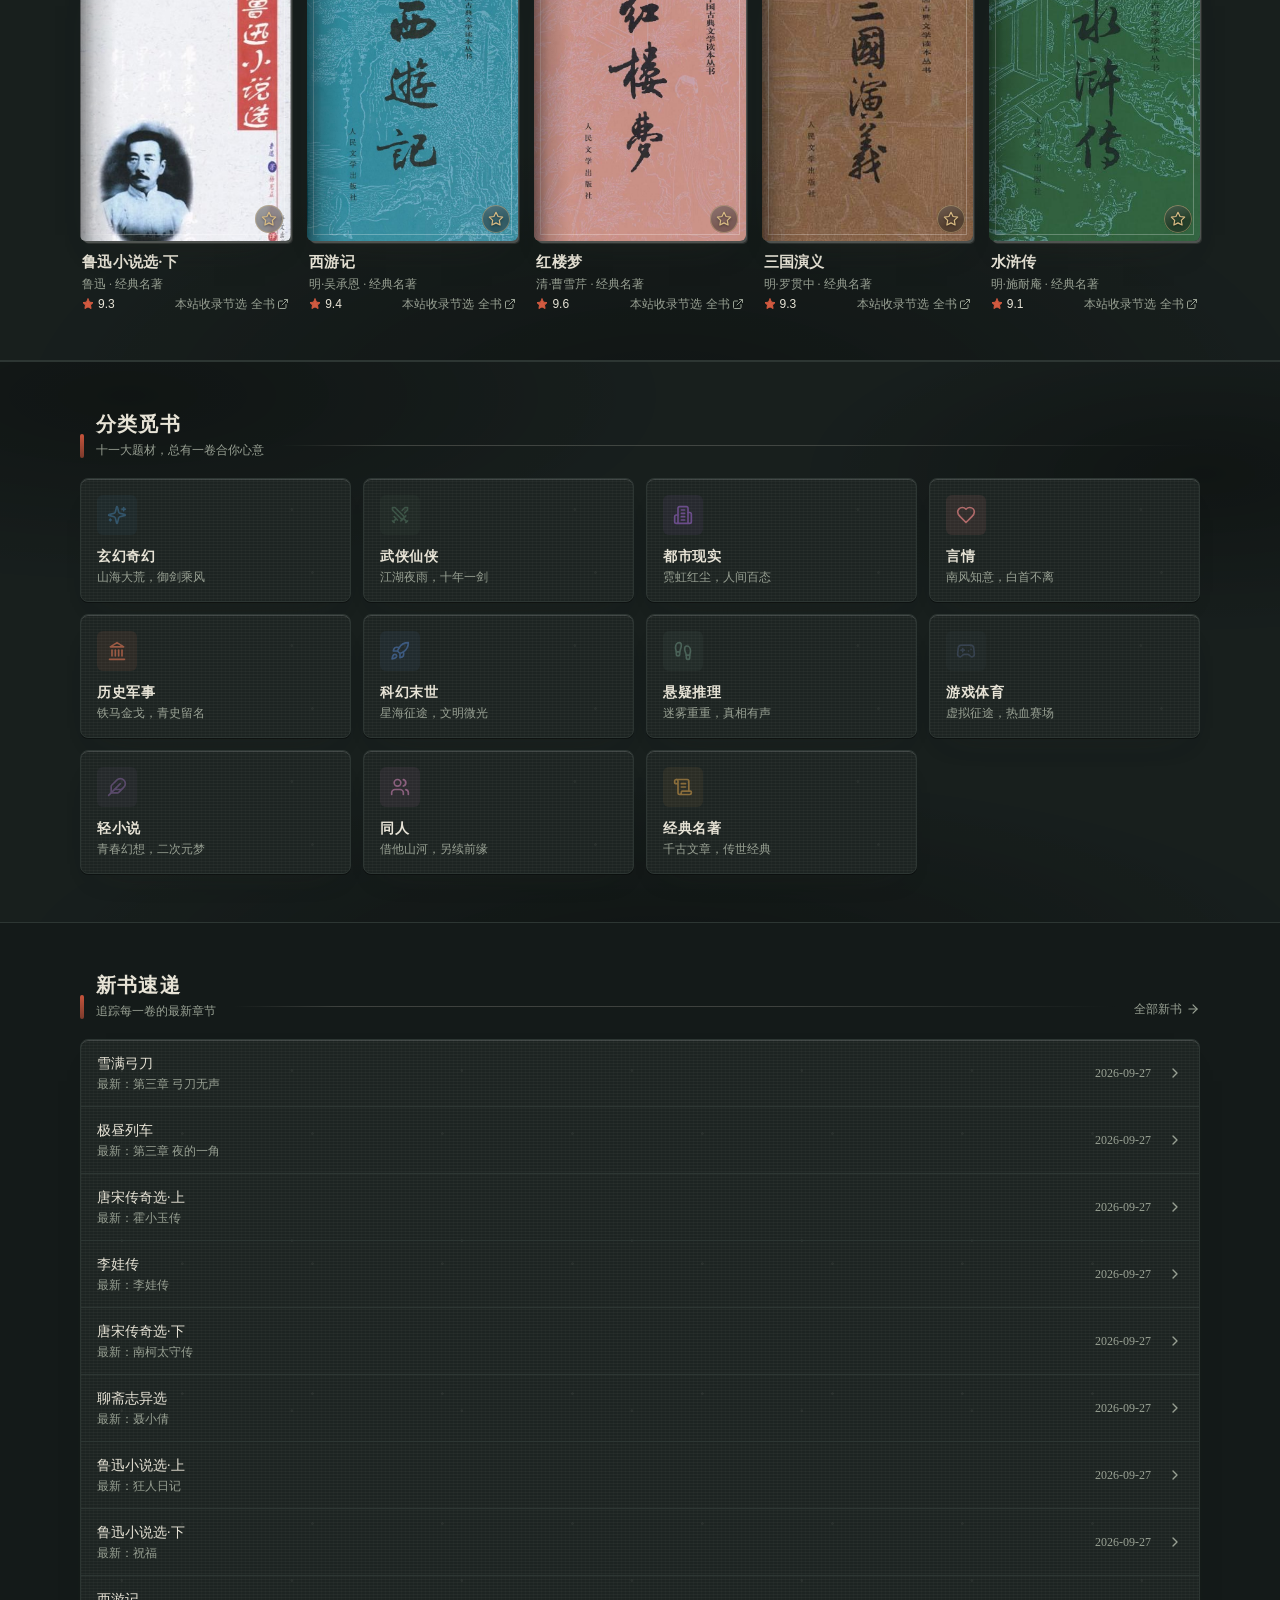
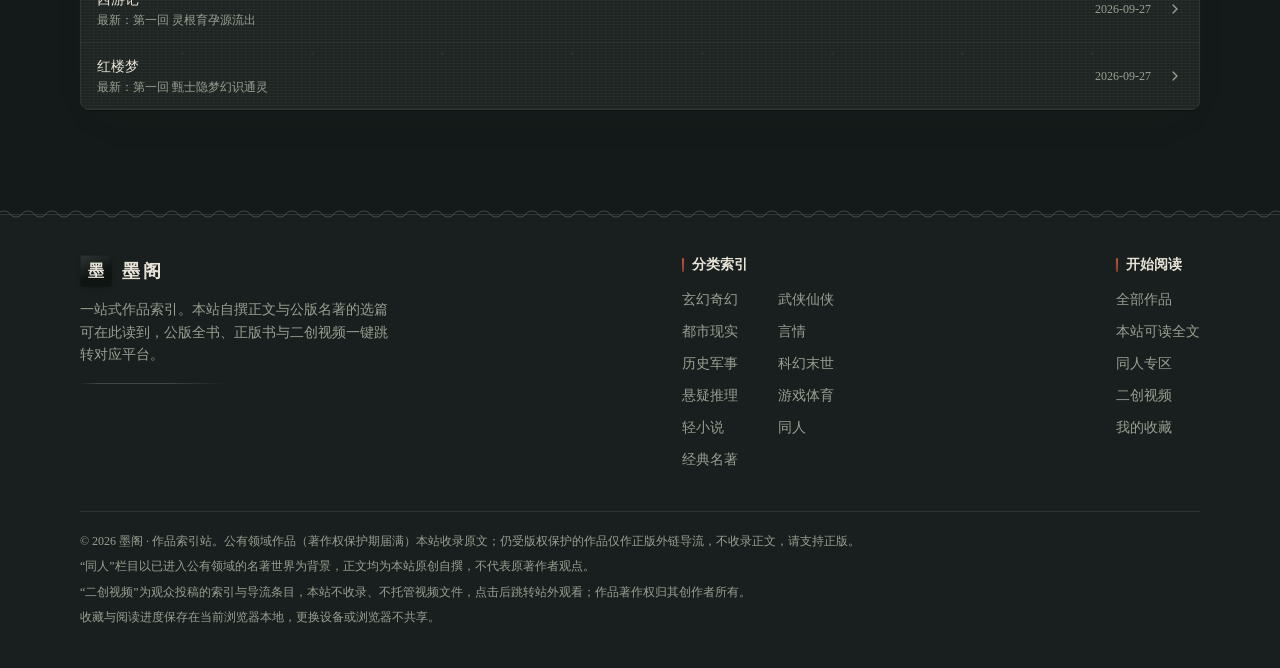
==== commit 70d51284: "deploy: 墨阁小说站 2026-09-28T17:35:09.127Z" ====
--- a/index.html
+++ b/index.html
@@ -8,8 +8,8 @@
       name="description"
       content="墨阁小说：玄幻、都市、言情、科幻、历史、悬疑，好书畅读，书架与阅读进度云端般随身保存。"
     />
-    <script type="module" crossorigin src="/assets/index-BY8UcvzH.js"></script>
-    <link rel="stylesheet" crossorigin href="/assets/index-C918nIVw.css">
+    <script type="module" crossorigin src="/assets/index-BsKhKRTa.js"></script>
+    <link rel="stylesheet" crossorigin href="/assets/index-7DDKcI36.css">
   </head>
   <body>
     <div id="root"></div>
--- a/assets/index-7DDKcI36.css
+++ b/assets/index-7DDKcI36.css
@@ -0,0 +1 @@
+@import"https://miaoda.feishu.cn/fonts/css2?family=Noto+Sans+SC:wght@400;500;700;900&family=Noto+Serif+SC:wght@500;600;700;900&display=swap";/*! tailwindcss v4.3.3 | MIT License | https://tailwindcss.com */@layer properties{@supports (((-webkit-hyphens:none)) and (not (margin-trim:inline))) or ((-moz-orient:inline) and (not (color:rgb(from red r g b)))){*,:before,:after,::backdrop{--tw-translate-x:0;--tw-translate-y:0;--tw-translate-z:0;--tw-scale-x:1;--tw-scale-y:1;--tw-scale-z:1;--tw-rotate-x:initial;--tw-rotate-y:initial;--tw-rotate-z:initial;--tw-skew-x:initial;--tw-skew-y:initial;--tw-pan-x:initial;--tw-pan-y:initial;--tw-pinch-zoom:initial;--tw-scroll-snap-strictness:proximity;--tw-space-y-reverse:0;--tw-space-x-reverse:0;--tw-divide-x-reverse:0;--tw-border-style:solid;--tw-divide-y-reverse:0;--tw-leading:initial;--tw-font-weight:initial;--tw-tracking:initial;--tw-ordinal:initial;--tw-slashed-zero:initial;--tw-numeric-figure:initial;--tw-numeric-spacing:initial;--tw-numeric-fraction:initial;--tw-shadow:0 0 #0000;--tw-shadow-color:initial;--tw-shadow-alpha:100%;--tw-inset-shadow:0 0 #0000;--tw-inset-shadow-color:initial;--tw-inset-shadow-alpha:100%;--tw-ring-color:initial;--tw-ring-shadow:0 0 #0000;--tw-inset-ring-color:initial;--tw-inset-ring-shadow:0 0 #0000;--tw-ring-inset:initial;--tw-ring-offset-width:0px;--tw-ring-offset-color:#fff;--tw-ring-offset-shadow:0 0 #0000;--tw-outline-style:solid;--tw-blur:initial;--tw-brightness:initial;--tw-contrast:initial;--tw-grayscale:initial;--tw-hue-rotate:initial;--tw-invert:initial;--tw-opacity:initial;--tw-saturate:initial;--tw-sepia:initial;--tw-drop-shadow:initial;--tw-drop-shadow-color:initial;--tw-drop-shadow-alpha:100%;--tw-drop-shadow-size:initial;--tw-backdrop-blur:initial;--tw-backdrop-brightness:initial;--tw-backdrop-contrast:initial;--tw-backdrop-grayscale:initial;--tw-backdrop-hue-rotate:initial;--tw-backdrop-invert:initial;--tw-backdrop-opacity:initial;--tw-backdrop-saturate:initial;--tw-backdrop-sepia:initial;--tw-duration:initial;--tw-ease:initial;--tw-contain-size:initial;--tw-contain-layout:initial;--tw-contain-paint:initial;--tw-contain-style:initial;--tw-text-shadow-color:initial;--tw-text-shadow-alpha:100%}}}@layer theme{:root,:host{--font-sans:"Noto Sans SC", "PingFang SC", "Microsoft YaHei", sans-serif;--font-mono:ui-monospace, SFMono-Regular, Menlo, Monaco, Consolas, "Liberation Mono", "Courier New", monospace;--color-red-500:oklch(63.7% .237 25.331);--color-black:#000;--color-white:#fff;--spacing:.25rem;--container-xs:20rem;--container-md:28rem;--container-xl:36rem;--container-2xl:42rem;--container-3xl:48rem;--container-6xl:72rem;--text-xs:.75rem;--text-xs--line-height:calc(1 / .75);--text-sm:.875rem;--text-sm--line-height:calc(1.25 / .875);--text-base:1rem;--text-base--line-height: 1.5 ;--text-lg:1.125rem;--text-lg--line-height:calc(1.75 / 1.125);--text-xl:1.25rem;--text-xl--line-height:calc(1.75 / 1.25);--text-2xl:1.5rem;--text-2xl--line-height:calc(2 / 1.5);--text-3xl:1.875rem;--text-3xl--line-height: 1.2 ;--text-4xl:2.25rem;--text-4xl--line-height:calc(2.5 / 2.25);--text-5xl:3rem;--text-5xl--line-height:1;--text-6xl:3.75rem;--text-6xl--line-height:1;--font-weight-normal:400;--font-weight-medium:500;--font-weight-bold:700;--font-weight-black:900;--tracking-wide:.025em;--tracking-widest:.1em;--leading-tight:1.25;--leading-snug:1.375;--leading-relaxed:1.625;--radius-sm:.25rem;--radius-md:.375rem;--radius-lg:.5rem;--radius-xl:.75rem;--ease-in:cubic-bezier(.4, 0, 1, 1);--ease-out:cubic-bezier(0, 0, .2, 1);--ease-in-out:cubic-bezier(.4, 0, .2, 1);--blur-sm:8px;--aspect-video:16 / 9;--default-transition-duration:.15s;--default-transition-timing-function:cubic-bezier(.4, 0, .2, 1);--default-font-family:"Noto Sans SC", "PingFang SC", "Microsoft YaHei", sans-serif;--default-mono-font-family:var(--font-mono)}}@layer base{*,:after,:before,::backdrop{box-sizing:border-box;border:0 solid;margin:0;padding:0}::file-selector-button{box-sizing:border-box;border:0 solid;margin:0;padding:0}html,:host{-webkit-text-size-adjust:100%;-moz-tab-size:4;tab-size:4;line-height:1.5;font-family:var(--default-font-family,-apple-system, BlinkMacSystemFont, "Segoe UI", Roboto, "Helvetica Neue", "Noto Sans", Arial, sans-serif, "Apple Color Emoji", "Segoe UI Emoji", "Segoe UI Symbol", "Noto Color Emoji");font-feature-settings:var(--default-font-feature-settings,normal);font-variation-settings:var(--default-font-variation-settings,normal);-webkit-tap-highlight-color:transparent}hr{height:0;color:inherit;border-top-width:1px}abbr:where([title]){-webkit-text-decoration:underline dotted;text-decoration:underline dotted}h1,h2,h3,h4,h5,h6{font-size:inherit;font-weight:inherit}a{color:inherit;-webkit-text-decoration:inherit;text-decoration:inherit}b,strong{font-weight:bolder}code,kbd,samp,pre{font-family:var(--default-mono-font-family,ui-monospace, SFMono-Regular, Menlo, Monaco, Consolas, "Liberation Mono", "Courier New", monospace);font-feature-settings:var(--default-mono-font-feature-settings,normal);font-variation-settings:var(--default-mono-font-variation-settings,normal);font-size:1em}small{font-size:80%}sub,sup{vertical-align:baseline;font-size:75%;line-height:0;position:relative}sub{bottom:-.25em}sup{top:-.5em}table{text-indent:0;border-color:inherit;border-collapse:collapse}:-moz-focusring:where(:not(iframe)){outline:auto}progress{vertical-align:baseline}summary{display:list-item}ol,ul,menu{list-style:none}img,svg,video,canvas,audio,iframe,embed,object{vertical-align:middle;display:block}img,video{max-width:100%;height:auto}button,input,select,optgroup,textarea{font:inherit;font-feature-settings:inherit;font-variation-settings:inherit;letter-spacing:inherit;color:inherit;opacity:1;background-color:#0000;border-radius:0}::file-selector-button{font:inherit;font-feature-settings:inherit;font-variation-settings:inherit;letter-spacing:inherit;color:inherit;opacity:1;background-color:#0000;border-radius:0}:where(select:is([multiple],[size])) optgroup{font-weight:bolder}:where(select:is([multiple],[size])) optgroup option{padding-inline-start:20px}::file-selector-button{margin-inline-end:4px}::placeholder{opacity:1}@supports (not ((-webkit-appearance:-apple-pay-button))) or (contain-intrinsic-size:1px){::placeholder{color:currentColor}@supports (color:color-mix(in lab,red,red)){::placeholder{color:color-mix(in oklab,currentcolor 50%,transparent)}}}textarea{resize:vertical}::-webkit-search-decoration{-webkit-appearance:none}::-webkit-date-and-time-value{min-height:1lh;text-align:inherit}::-webkit-datetime-edit{display:inline-flex}::-webkit-datetime-edit-fields-wrapper{padding:0}::-webkit-datetime-edit{padding-block:0}::-webkit-datetime-edit-year-field{padding-block:0}::-webkit-datetime-edit-month-field{padding-block:0}::-webkit-datetime-edit-day-field{padding-block:0}::-webkit-datetime-edit-hour-field{padding-block:0}::-webkit-datetime-edit-minute-field{padding-block:0}::-webkit-datetime-edit-second-field{padding-block:0}::-webkit-datetime-edit-millisecond-field{padding-block:0}::-webkit-datetime-edit-meridiem-field{padding-block:0}::-webkit-calendar-picker-indicator{line-height:1}:-moz-ui-invalid{box-shadow:none}button,input:where([type=button],[type=reset],[type=submit]){-webkit-appearance:button;-moz-appearance:button;appearance:button}::file-selector-button{-webkit-appearance:button;-moz-appearance:button;appearance:button}::-webkit-inner-spin-button{height:auto}::-webkit-outer-spin-button{height:auto}[hidden]:where(:not([hidden=until-found])){display:none!important}}@layer components;@layer utilities{.\@container,.\@container-\[inline-size\]{container-type:inline-size}.\@container-size{container-type:size}.pointer-events-auto{pointer-events:auto}.pointer-events-none{pointer-events:none}.collapse{visibility:collapse}.invisible{visibility:hidden}.visible{visibility:visible}.sr-only{clip-path:inset(50%);white-space:nowrap;border-width:0;width:1px;height:1px;margin:-1px;padding:0;position:absolute;overflow:hidden}.not-sr-only{clip-path:none;white-space:normal;width:auto;height:auto;margin:0;padding:0;position:static;overflow:visible}.\!absolute{position:absolute!important}.absolute{position:absolute}.fixed{position:fixed}.relative{position:relative}.static{position:static}.sticky{position:sticky}.inset-0{top:0;right:0;bottom:0;left:0}.inset-1\.5{inset:calc(var(--spacing) * 1.5)}.inset-\[9px\]{top:9px;right:9px;bottom:9px;left:9px}.inset-x-0{inset-inline:0}.inset-y-0{inset-block:0}.inset-y-1\.5{inset-block:calc(var(--spacing) * 1.5)}.-top-2{top:calc(var(--spacing) * -2)}.top-0{top:0}.top-1\/2{top:50%}.top-2{top:calc(var(--spacing) * 2)}.top-2\.5{top:calc(var(--spacing) * 2.5)}.top-3{top:calc(var(--spacing) * 3)}.top-10{top:calc(var(--spacing) * 10)}.right-0{right:0}.right-2{right:calc(var(--spacing) * 2)}.right-3{right:calc(var(--spacing) * 3)}.right-6{right:calc(var(--spacing) * 6)}.right-11{right:calc(var(--spacing) * 11)}.bottom-2{bottom:calc(var(--spacing) * 2)}.left-0{left:0}.left-1\/2{left:50%}.left-2{left:calc(var(--spacing) * 2)}.left-2\.5{left:calc(var(--spacing) * 2.5)}.isolate{isolation:isolate}.isolation-auto{isolation:auto}.z-10{z-index:10}.z-20{z-index:20}.z-40{z-index:40}.z-50{z-index:50}.order-0,.order-none{order:0}.col-span-2{grid-column:span 2/span 2}.float-end{float:inline-end}.float-left{float:left}.float-none{float:none}.float-right{float:right}.float-start{float:inline-start}.clear-both{clear:both}.clear-end{clear:inline-end}.clear-left{clear:left}.clear-none{clear:none}.clear-right{clear:right}.clear-start{clear:inline-start}.\!container{width:100%!important}@media(min-width:40rem){.\!container{max-width:40rem!important}}@media(min-width:48rem){.\!container{max-width:48rem!important}}@media(min-width:64rem){.\!container{max-width:64rem!important}}@media(min-width:80rem){.\!container{max-width:80rem!important}}@media(min-width:96rem){.\!container{max-width:96rem!important}}.container{width:100%}@media(min-width:40rem){.container{max-width:40rem}}@media(min-width:48rem){.container{max-width:48rem}}@media(min-width:64rem){.container{max-width:64rem}}@media(min-width:80rem){.container{max-width:80rem}}@media(min-width:96rem){.container{max-width:96rem}}.container\!{width:100%!important}@media(min-width:40rem){.container\!{max-width:40rem!important}}@media(min-width:48rem){.container\!{max-width:48rem!important}}@media(min-width:64rem){.container\!{max-width:64rem!important}}@media(min-width:80rem){.container\!{max-width:80rem!important}}@media(min-width:96rem){.container\!{max-width:96rem!important}}.m-2{margin:calc(var(--spacing) * 2)}.mx-2{margin-inline:calc(var(--spacing) * 2)}.mx-auto{margin-inline:auto}.mt-0\.5{margin-top:calc(var(--spacing) * .5)}.mt-1{margin-top:var(--spacing)}.mt-1\.5{margin-top:calc(var(--spacing) * 1.5)}.mt-2{margin-top:calc(var(--spacing) * 2)}.mt-2\.5{margin-top:calc(var(--spacing) * 2.5)}.mt-3{margin-top:calc(var(--spacing) * 3)}.mt-4{margin-top:calc(var(--spacing) * 4)}.mt-5{margin-top:calc(var(--spacing) * 5)}.mt-6{margin-top:calc(var(--spacing) * 6)}.mt-8{margin-top:calc(var(--spacing) * 8)}.mt-10{margin-top:calc(var(--spacing) * 10)}.mt-12{margin-top:calc(var(--spacing) * 12)}.mt-14{margin-top:calc(var(--spacing) * 14)}.mt-\[16px\]{margin-top:16px}.mt-auto{margin-top:auto}.mr-1{margin-right:var(--spacing)}.mr-2{margin-right:calc(var(--spacing) * 2)}.mb-1{margin-bottom:var(--spacing)}.mb-2{margin-bottom:calc(var(--spacing) * 2)}.mb-2\.5{margin-bottom:calc(var(--spacing) * 2.5)}.mb-3{margin-bottom:calc(var(--spacing) * 3)}.mb-4{margin-bottom:calc(var(--spacing) * 4)}.mb-5{margin-bottom:calc(var(--spacing) * 5)}.mb-6{margin-bottom:calc(var(--spacing) * 6)}.ml-2{margin-left:calc(var(--spacing) * 2)}.ml-auto{margin-left:auto}.box-border{box-sizing:border-box}.box-content{box-sizing:content-box}.line-clamp-1{-webkit-line-clamp:1;-webkit-box-orient:vertical;display:-webkit-box;overflow:hidden}.line-clamp-2{-webkit-line-clamp:2;-webkit-box-orient:vertical;display:-webkit-box;overflow:hidden}.line-clamp-4{-webkit-line-clamp:4;-webkit-box-orient:vertical;display:-webkit-box;overflow:hidden}.block{display:block}.contents{display:contents}.flex{display:flex}.flow-root{display:flow-root}.grid{display:grid}.hidden{display:none}.inline{display:inline}.inline-block{display:inline-block}.inline-flex{display:inline-flex}.inline-grid{display:inline-grid}.inline-table{display:inline-table}.list-item{display:list-item}.table{display:table}.table-caption{display:table-caption}.table-cell{display:table-cell}.table-column{display:table-column}.table-column-group{display:table-column-group}.table-footer-group{display:table-footer-group}.table-header-group{display:table-header-group}.table-row{display:table-row}.table-row-group{display:table-row-group}.field-sizing-content{field-sizing:content}.field-sizing-fixed{field-sizing:fixed}.aspect-\[3\/4\]{aspect-ratio:3/4}.aspect-video{aspect-ratio:var(--aspect-video)}.size-auto{width:auto;height:auto}.h-1\.5{height:calc(var(--spacing) * 1.5)}.h-3{height:calc(var(--spacing) * 3)}.h-3\.5{height:calc(var(--spacing) * 3.5)}.h-4{height:calc(var(--spacing) * 4)}.h-5{height:calc(var(--spacing) * 5)}.h-6{height:calc(var(--spacing) * 6)}.h-7{height:calc(var(--spacing) * 7)}.h-8{height:calc(var(--spacing) * 8)}.h-9{height:calc(var(--spacing) * 9)}.h-10{height:calc(var(--spacing) * 10)}.h-11{height:calc(var(--spacing) * 11)}.h-12{height:calc(var(--spacing) * 12)}.h-14{height:calc(var(--spacing) * 14)}.h-16{height:calc(var(--spacing) * 16)}.h-\[18px\]{height:18px}.h-auto{height:auto}.h-full{height:100%}.h-lh{height:1lh}.h-px{height:1px}.h-screen{height:100vh}.max-h-\[92vh\]{max-height:92vh}.max-h-full{max-height:100%}.max-h-lh{max-height:1lh}.max-h-none{max-height:none}.max-h-screen{max-height:100vh}.min-h-0{min-height:0}.min-h-auto{min-height:auto}.min-h-lh{min-height:1lh}.min-h-screen{min-height:100vh}.w-0\.5{width:calc(var(--spacing) * .5)}.w-1{width:var(--spacing)}.w-1\/2{width:50%}.w-2{width:calc(var(--spacing) * 2)}.w-3{width:calc(var(--spacing) * 3)}.w-3\.5{width:calc(var(--spacing) * 3.5)}.w-4{width:calc(var(--spacing) * 4)}.w-5{width:calc(var(--spacing) * 5)}.w-6{width:calc(var(--spacing) * 6)}.w-7{width:calc(var(--spacing) * 7)}.w-8{width:calc(var(--spacing) * 8)}.w-9{width:calc(var(--spacing) * 9)}.w-10{width:calc(var(--spacing) * 10)}.w-11{width:calc(var(--spacing) * 11)}.w-12{width:calc(var(--spacing) * 12)}.w-14{width:calc(var(--spacing) * 14)}.w-16{width:calc(var(--spacing) * 16)}.w-20{width:calc(var(--spacing) * 20)}.w-24{width:calc(var(--spacing) * 24)}.w-32{width:calc(var(--spacing) * 32)}.w-36{width:calc(var(--spacing) * 36)}.w-40{width:calc(var(--spacing) * 40)}.w-44{width:calc(var(--spacing) * 44)}.w-52{width:calc(var(--spacing) * 52)}.w-72{width:calc(var(--spacing) * 72)}.w-80{width:calc(var(--spacing) * 80)}.w-\[18px\]{width:18px}.w-auto{width:auto}.w-full{width:100%}.w-screen{width:100vw}.max-w-2xl{max-width:var(--container-2xl)}.max-w-3xl{max-width:var(--container-3xl)}.max-w-6xl{max-width:var(--container-6xl)}.max-w-full{max-width:100%}.max-w-md{max-width:var(--container-md)}.max-w-none{max-width:none}.max-w-screen{max-width:100vw}.max-w-xl{max-width:var(--container-xl)}.max-w-xs{max-width:var(--container-xs)}.min-w-0{min-width:0}.min-w-auto{min-width:auto}.min-w-screen{min-width:100vw}.flex-1{flex:1}.flex-auto{flex:auto}.flex-initial{flex:0 auto}.flex-none{flex:none}.flex-shrink,.shrink{flex-shrink:1}.shrink-0{flex-shrink:0}.flex-grow,.grow{flex-grow:1}.basis-auto{flex-basis:auto}.basis-full{flex-basis:100%}.table-auto{table-layout:auto}.table-fixed{table-layout:fixed}.caption-bottom{caption-side:bottom}.caption-top{caption-side:top}.border-collapse{border-collapse:collapse}.border-separate{border-collapse:separate}.-translate-full{--tw-translate-x:-100%;--tw-translate-y:-100%;translate:var(--tw-translate-x) var(--tw-translate-y)}.translate-full{--tw-translate-x:100%;--tw-translate-y:100%;translate:var(--tw-translate-x) var(--tw-translate-y)}.-translate-x-1\/2{--tw-translate-x: -50% ;translate:var(--tw-translate-x) var(--tw-translate-y)}.-translate-y-1\/2{--tw-translate-y: -50% ;translate:var(--tw-translate-x) var(--tw-translate-y)}.translate-3d{translate:var(--tw-translate-x) var(--tw-translate-y) var(--tw-translate-z)}.translate-none{translate:none}.scale-3d{scale:var(--tw-scale-x) var(--tw-scale-y) var(--tw-scale-z)}.scale-none{scale:none}.rotate-none{rotate:none}.transform,.transform-cpu{transform:var(--tw-rotate-x,) var(--tw-rotate-y,) var(--tw-rotate-z,) var(--tw-skew-x,) var(--tw-skew-y,)}.transform-gpu{transform:translateZ(0) var(--tw-rotate-x,) var(--tw-rotate-y,) var(--tw-rotate-z,) var(--tw-skew-x,) var(--tw-skew-y,)}.transform-none{transform:none}.cursor-default{cursor:default}.touch-pinch-zoom{--tw-pinch-zoom:pinch-zoom;touch-action:var(--tw-pan-x,) var(--tw-pan-y,) var(--tw-pinch-zoom,)}.resize{resize:both}.resize-none{resize:none}.resize-x{resize:horizontal}.resize-y{resize:vertical}.snap-none{scroll-snap-type:none}.snap-mandatory{--tw-scroll-snap-strictness:mandatory}.snap-proximity{--tw-scroll-snap-strictness:proximity}.snap-align-none{scroll-snap-align:none}.snap-center{scroll-snap-align:center}.snap-end{scroll-snap-align:end}.snap-start{scroll-snap-align:start}.snap-always{scroll-snap-stop:always}.snap-normal{scroll-snap-stop:normal}.scroll-mt-20{scroll-margin-top:calc(var(--spacing) * 20)}.scrollbar-auto{scrollbar-width:auto}.scrollbar-none{scrollbar-width:none}.scrollbar-thin{scrollbar-width:thin}.scrollbar-gutter-auto{scrollbar-gutter:auto}.scrollbar-gutter-both{scrollbar-gutter:stable both-edges}.scrollbar-gutter-stable{scrollbar-gutter:stable}.list-inside{list-style-position:inside}.list-outside{list-style-position:outside}.appearance-auto{-webkit-appearance:auto;-moz-appearance:auto;appearance:auto}.appearance-none{-webkit-appearance:none;-moz-appearance:none;appearance:none}.columns-2{columns:2}.columns-3{columns:3}.columns-4{columns:4}.grid-flow-col{grid-auto-flow:column}.grid-flow-col-dense{grid-auto-flow:column dense}.grid-flow-dense{grid-auto-flow:dense}.grid-flow-row{grid-auto-flow:row}.grid-flow-row-dense{grid-auto-flow:dense}.grid-cols-1{grid-template-columns:repeat(1,minmax(0,1fr))}.grid-cols-2{grid-template-columns:repeat(2,minmax(0,1fr))}.grid-cols-3{grid-template-columns:repeat(3,minmax(0,1fr))}.grid-cols-4{grid-template-columns:repeat(4,minmax(0,1fr))}.flex-col{flex-direction:column}.flex-col-reverse{flex-direction:column-reverse}.flex-row{flex-direction:row}.flex-row-reverse{flex-direction:row-reverse}.flex-nowrap{flex-wrap:nowrap}.flex-wrap{flex-wrap:wrap}.flex-wrap-reverse{flex-wrap:wrap-reverse}.place-content-around{place-content:space-around}.place-content-baseline{place-content:baseline start}.place-content-between{place-content:space-between}.place-content-center{place-content:center}.place-content-center-safe{place-content:safe center}.place-content-end{place-content:end}.place-content-end-safe{place-content:safe end}.place-content-evenly{place-content:space-evenly}.place-content-start{place-content:start}.place-content-stretch{place-content:stretch}.place-items-baseline{place-items:baseline}.place-items-center{place-items:center}.place-items-center-safe{place-items:safe center}.place-items-end{place-items:end}.place-items-end-safe{place-items:safe end}.place-items-start{place-items:start}.place-items-stretch{place-items:stretch stretch}.content-around{align-content:space-around}.content-baseline{align-content:baseline}.content-between{align-content:space-between}.content-center{align-content:center}.content-center-safe{align-content:safe center}.content-end{align-content:flex-end}.content-end-safe{align-content:safe flex-end}.content-evenly{align-content:space-evenly}.content-normal{align-content:normal}.content-start{align-content:flex-start}.content-stretch{align-content:stretch}.items-baseline{align-items:baseline}.items-baseline-last{align-items:last baseline}.items-center{align-items:center}.items-center-safe{align-items:safe center}.items-end{align-items:flex-end}.items-end-safe{align-items:safe flex-end}.items-start{align-items:flex-start}.items-stretch{align-items:stretch}.justify-around{justify-content:space-around}.justify-baseline{justify-content:baseline}.justify-between{justify-content:space-between}.justify-center{justify-content:center}.justify-center-safe{justify-content:safe center}.justify-end{justify-content:flex-end}.justify-end-safe{justify-content:safe flex-end}.justify-evenly{justify-content:space-evenly}.justify-normal{justify-content:normal}.justify-start{justify-content:flex-start}.justify-stretch{justify-content:stretch}.justify-items-center{justify-items:center}.justify-items-center-safe{justify-items:safe center}.justify-items-end{justify-items:end}.justify-items-end-safe{justify-items:safe end}.justify-items-normal{justify-items:normal}.justify-items-start{justify-items:start}.justify-items-stretch{justify-items:stretch}.gap-0\.5{gap:calc(var(--spacing) * .5)}.gap-1{gap:var(--spacing)}.gap-1\.5{gap:calc(var(--spacing) * 1.5)}.gap-2{gap:calc(var(--spacing) * 2)}.gap-2\.5{gap:calc(var(--spacing) * 2.5)}.gap-3{gap:calc(var(--spacing) * 3)}.gap-4{gap:calc(var(--spacing) * 4)}.gap-5{gap:calc(var(--spacing) * 5)}.gap-7{gap:calc(var(--spacing) * 7)}.gap-8{gap:calc(var(--spacing) * 8)}.gap-10{gap:calc(var(--spacing) * 10)}:where(.space-y-1\.5>:not(:last-child)){--tw-space-y-reverse:0;margin-block-start:calc(calc(var(--spacing) * 1.5) * var(--tw-space-y-reverse));margin-block-end:calc(calc(var(--spacing) * 1.5) * calc(1 - var(--tw-space-y-reverse)))}:where(.space-y-2>:not(:last-child)){--tw-space-y-reverse:0;margin-block-start:calc(calc(var(--spacing) * 2) * var(--tw-space-y-reverse));margin-block-end:calc(calc(var(--spacing) * 2) * calc(1 - var(--tw-space-y-reverse)))}:where(.space-y-7>:not(:last-child)){--tw-space-y-reverse:0;margin-block-start:calc(calc(var(--spacing) * 7) * var(--tw-space-y-reverse));margin-block-end:calc(calc(var(--spacing) * 7) * calc(1 - var(--tw-space-y-reverse)))}:where(.space-y-reverse>:not(:last-child)){--tw-space-y-reverse:1}.gap-x-2\.5{column-gap:calc(var(--spacing) * 2.5)}.gap-x-3{column-gap:calc(var(--spacing) * 3)}.gap-x-4{column-gap:calc(var(--spacing) * 4)}.gap-x-5{column-gap:calc(var(--spacing) * 5)}.gap-x-10{column-gap:calc(var(--spacing) * 10)}:where(.space-x-reverse>:not(:last-child)){--tw-space-x-reverse:1}.gap-y-1{row-gap:var(--spacing)}.gap-y-2{row-gap:calc(var(--spacing) * 2)}.gap-y-7{row-gap:calc(var(--spacing) * 7)}.gap-y-9{row-gap:calc(var(--spacing) * 9)}:where(.divide-x>:not(:last-child)){--tw-divide-x-reverse:0;border-inline-style:var(--tw-border-style);border-inline-start-width:calc(1px * var(--tw-divide-x-reverse));border-inline-end-width:calc(1px * calc(1 - var(--tw-divide-x-reverse)))}:where(.divide-y>:not(:last-child)){--tw-divide-y-reverse:0;border-bottom-style:var(--tw-border-style);border-top-style:var(--tw-border-style);border-top-width:calc(1px * var(--tw-divide-y-reverse));border-bottom-width:calc(1px * calc(1 - var(--tw-divide-y-reverse)))}:where(.divide-y-reverse>:not(:last-child)){--tw-divide-y-reverse:1}:where(.divide-border>:not(:last-child)){border-color:var(--border)}.place-self-auto{place-self:auto}.place-self-center{place-self:center}.place-self-center-safe{place-self:safe center}.place-self-end{place-self:end}.place-self-end-safe{place-self:safe end}.place-self-start{place-self:start}.place-self-stretch{place-self:stretch stretch}.self-auto{align-self:auto}.self-baseline{align-self:baseline}.self-baseline-last{align-self:last baseline}.self-center{align-self:center}.self-center-safe{align-self:safe center}.self-end{align-self:flex-end}.self-end-safe{align-self:safe flex-end}.self-start{align-self:flex-start}.self-stretch{align-self:stretch}.justify-self-auto{justify-self:auto}.justify-self-center{justify-self:center}.justify-self-center-safe{justify-self:safe center}.justify-self-end{justify-self:flex-end}.justify-self-end-safe{justify-self:safe flex-end}.justify-self-start{justify-self:flex-start}.justify-self-stretch{justify-self:stretch}.truncate{text-overflow:ellipsis;white-space:nowrap;overflow:hidden}.overflow-hidden{overflow:hidden}.overflow-y-auto{overflow-y:auto}.scroll-auto{scroll-behavior:auto}.scroll-smooth{scroll-behavior:smooth}.rounded{border-radius:.25rem}.rounded-\[2px\]{border-radius:2px}.rounded-\[3px\]{border-radius:3px}.rounded-full{border-radius:3.40282e38px}.rounded-lg{border-radius:var(--radius-lg)}.rounded-md{border-radius:var(--radius-md)}.rounded-sm{border-radius:var(--radius-sm)}.rounded-s{border-start-start-radius:.25rem;border-end-start-radius:.25rem}.rounded-ss{border-start-start-radius:.25rem}.rounded-e{border-start-end-radius:.25rem;border-end-end-radius:.25rem}.rounded-se{border-start-end-radius:.25rem}.rounded-ee{border-end-end-radius:.25rem}.rounded-es{border-end-start-radius:.25rem}.rounded-t{border-top-left-radius:.25rem;border-top-right-radius:.25rem}.rounded-t-xl{border-top-left-radius:var(--radius-xl);border-top-right-radius:var(--radius-xl)}.rounded-l{border-top-left-radius:.25rem;border-bottom-left-radius:.25rem}.rounded-tl{border-top-left-radius:.25rem}.rounded-r{border-top-right-radius:.25rem;border-bottom-right-radius:.25rem}.rounded-tr{border-top-right-radius:.25rem}.rounded-b{border-bottom-right-radius:.25rem;border-bottom-left-radius:.25rem}.rounded-br{border-bottom-right-radius:.25rem}.rounded-bl{border-bottom-left-radius:.25rem}.border{border-style:var(--tw-border-style);border-width:1px}.border-x{border-inline-style:var(--tw-border-style);border-inline-width:1px}.border-y{border-block-style:var(--tw-border-style);border-block-width:1px}.border-s{border-inline-start-style:var(--tw-border-style);border-inline-start-width:1px}.border-e{border-inline-end-style:var(--tw-border-style);border-inline-end-width:1px}.border-bs{border-block-start-style:var(--tw-border-style);border-block-start-width:1px}.border-be{border-block-end-style:var(--tw-border-style);border-block-end-width:1px}.border-t{border-top-style:var(--tw-border-style);border-top-width:1px}.border-r{border-right-style:var(--tw-border-style);border-right-width:1px}.border-b{border-bottom-style:var(--tw-border-style);border-bottom-width:1px}.border-l{border-left-style:var(--tw-border-style);border-left-width:1px}.border-l-2{border-left-style:var(--tw-border-style);border-left-width:2px}.border-dashed{--tw-border-style:dashed;border-style:dashed}.border-dotted{--tw-border-style:dotted;border-style:dotted}.border-double{--tw-border-style:double;border-style:double}.border-hidden{--tw-border-style:hidden;border-style:hidden}.border-none{--tw-border-style:none;border-style:none}.border-solid{--tw-border-style:solid;border-style:solid}.border-border{border-color:var(--border)}.border-input{border-color:var(--input)}.border-primary,.border-primary\/35{border-color:var(--primary)}@supports (color:color-mix(in lab,red,red)){.border-primary\/35{border-color:color-mix(in oklab,var(--primary) 35%,transparent)}}.border-primary\/40{border-color:var(--primary)}@supports (color:color-mix(in lab,red,red)){.border-primary\/40{border-color:color-mix(in oklab,var(--primary) 40%,transparent)}}.bg-\(--my_variable\){background-color:var(--my_variable)}.bg-\(color\:--my-color\){background-color:var(--my-color)}.bg-\[\#0088cc\]{background-color:#08c}.bg-\[\#131817\]{background-color:#131817}.bg-\[\#d25a40\]{background-color:#d25a40}.bg-\[color\:var\(--my-color\)\]{background-color:var(--my-color)}.bg-\[var\(--my_variable\)\]{background-color:var(--my_variable)}.bg-background{background-color:var(--background)}.bg-black\/45{background-color:#00000073}@supports (color:color-mix(in lab,red,red)){.bg-black\/45{background-color:color-mix(in oklab,var(--color-black) 45%,transparent)}}.bg-black\/55{background-color:#0000008c}@supports (color:color-mix(in lab,red,red)){.bg-black\/55{background-color:color-mix(in oklab,var(--color-black) 55%,transparent)}}.bg-card,.bg-card\/50{background-color:var(--card)}@supports (color:color-mix(in lab,red,red)){.bg-card\/50{background-color:color-mix(in oklab,var(--card) 50%,transparent)}}.bg-card\/60{background-color:var(--card)}@supports (color:color-mix(in lab,red,red)){.bg-card\/60{background-color:color-mix(in oklab,var(--card) 60%,transparent)}}.bg-muted{background-color:var(--muted)}.bg-primary{background-color:var(--primary)}.bg-red-500{background-color:var(--color-red-500)}.bg-red-500\/50{background-color:#fb2c3680}@supports (color:color-mix(in lab,red,red)){.bg-red-500\/50{background-color:color-mix(in oklab,var(--color-red-500) 50%,transparent)}}.bg-red-500\/\[50\%\]{background-color:#fb2c3680}@supports (color:color-mix(in lab,red,red)){.bg-red-500\/\[50\%\]{background-color:color-mix(in oklab,var(--color-red-500) 50%,transparent)}}.bg-secondary{background-color:var(--secondary)}.bg-transparent{background-color:#0000}.-bg-conic,.bg-conic{--tw-gradient-position:in oklab;background-image:conic-gradient(var(--tw-gradient-stops))}.bg-radial{--tw-gradient-position:in oklab;background-image:radial-gradient(var(--tw-gradient-stops))}.bg-none{background-image:none}.via-none{--tw-gradient-via-stops:initial}.mask-none{-webkit-mask-image:none;mask-image:none}.mask-circle{--tw-mask-radial-shape:circle}.mask-ellipse{--tw-mask-radial-shape:ellipse}.mask-radial-closest-corner{--tw-mask-radial-size:closest-corner}.mask-radial-closest-side{--tw-mask-radial-size:closest-side}.mask-radial-farthest-corner{--tw-mask-radial-size:farthest-corner}.mask-radial-farthest-side{--tw-mask-radial-size:farthest-side}.mask-radial-at-bottom{--tw-mask-radial-position:bottom}.mask-radial-at-bottom-left{--tw-mask-radial-position:bottom left}.mask-radial-at-bottom-right{--tw-mask-radial-position:bottom right}.mask-radial-at-center{--tw-mask-radial-position:center}.mask-radial-at-left{--tw-mask-radial-position:left}.mask-radial-at-right{--tw-mask-radial-position:right}.mask-radial-at-top{--tw-mask-radial-position:top}.mask-radial-at-top-left{--tw-mask-radial-position:top left}.mask-radial-at-top-right{--tw-mask-radial-position:top right}.box-decoration-clone{-webkit-box-decoration-break:clone;box-decoration-break:clone}.box-decoration-slice{-webkit-box-decoration-break:slice;box-decoration-break:slice}.decoration-clone{-webkit-box-decoration-break:clone;box-decoration-break:clone}.decoration-slice{-webkit-box-decoration-break:slice;box-decoration-break:slice}.bg-auto{background-size:auto}.bg-contain{background-size:contain}.bg-cover{background-size:cover}.bg-fixed{background-attachment:fixed}.bg-local{background-attachment:local}.bg-scroll{background-attachment:scroll}.bg-clip-border{background-clip:border-box}.bg-clip-content{background-clip:content-box}.bg-clip-padding{background-clip:padding-box}.bg-clip-text{-webkit-background-clip:text;background-clip:text}.bg-bottom{background-position:bottom}.bg-bottom-left{background-position:0 100%}.bg-bottom-right{background-position:100% 100%}.bg-center{background-position:50%}.bg-left{background-position:0}.bg-left-bottom{background-position:0 100%}.bg-left-top{background-position:0 0}.bg-right{background-position:100%}.bg-right-bottom{background-position:100% 100%}.bg-right-top{background-position:100% 0}.bg-top{background-position:top}.bg-top-left{background-position:0 0}.bg-top-right{background-position:100% 0}.bg-no-repeat{background-repeat:no-repeat}.bg-repeat{background-repeat:repeat}.bg-repeat-round{background-repeat:round}.bg-repeat-space{background-repeat:space}.bg-repeat-x{background-repeat:repeat-x}.bg-repeat-y{background-repeat:repeat-y}.bg-origin-border{background-origin:border-box}.bg-origin-content{background-origin:content-box}.bg-origin-padding{background-origin:padding-box}.mask-add{-webkit-mask-composite:source-over;mask-composite:add}.mask-exclude{-webkit-mask-composite:xor;mask-composite:exclude}.mask-intersect{-webkit-mask-composite:source-in;mask-composite:intersect}.mask-subtract{-webkit-mask-composite:source-out;mask-composite:subtract}.mask-alpha{-webkit-mask-source-type:alpha;mask-mode:alpha}.mask-luminance{-webkit-mask-source-type:luminance;mask-mode:luminance}.mask-match{-webkit-mask-source-type:auto;mask-mode:match-source}.mask-type-alpha{mask-type:alpha}.mask-type-luminance{mask-type:luminance}.mask-auto{-webkit-mask-size:auto;mask-size:auto}.mask-contain{-webkit-mask-size:contain;mask-size:contain}.mask-cover{-webkit-mask-size:cover;mask-size:cover}.mask-clip-border{-webkit-mask-clip:border-box;mask-clip:border-box}.mask-clip-content{-webkit-mask-clip:content-box;mask-clip:content-box}.mask-clip-fill{-webkit-mask-clip:fill-box;mask-clip:fill-box}.mask-clip-padding{-webkit-mask-clip:padding-box;mask-clip:padding-box}.mask-clip-stroke{-webkit-mask-clip:stroke-box;mask-clip:stroke-box}.mask-clip-view{-webkit-mask-clip:view-box;mask-clip:view-box}.mask-no-clip{-webkit-mask-clip:no-clip;mask-clip:no-clip}.mask-bottom{-webkit-mask-position:bottom;mask-position:bottom}.mask-bottom-left{-webkit-mask-position:0 100%;mask-position:0 100%}.mask-bottom-right{-webkit-mask-position:100% 100%;mask-position:100% 100%}.mask-center{-webkit-mask-position:50%;mask-position:50%}.mask-left{-webkit-mask-position:0;mask-position:0}.mask-right{-webkit-mask-position:100%;mask-position:100%}.mask-top{-webkit-mask-position:top;mask-position:top}.mask-top-left{-webkit-mask-position:0 0;mask-position:0 0}.mask-top-right{-webkit-mask-position:100% 0;mask-position:100% 0}.mask-no-repeat{-webkit-mask-repeat:no-repeat;mask-repeat:no-repeat}.mask-repeat{-webkit-mask-repeat:repeat;mask-repeat:repeat}.mask-repeat-round{-webkit-mask-repeat:round;mask-repeat:round}.mask-repeat-space{-webkit-mask-repeat:space;mask-repeat:space}.mask-repeat-x{-webkit-mask-repeat:repeat-x;mask-repeat:repeat-x}.mask-repeat-y{-webkit-mask-repeat:repeat-y;mask-repeat:repeat-y}.mask-origin-border{-webkit-mask-origin:border-box;mask-origin:border-box}.mask-origin-content{-webkit-mask-origin:content-box;mask-origin:content-box}.mask-origin-fill{-webkit-mask-origin:fill-box;mask-origin:fill-box}.mask-origin-padding{-webkit-mask-origin:padding-box;mask-origin:padding-box}.mask-origin-stroke{-webkit-mask-origin:stroke-box;mask-origin:stroke-box}.mask-origin-view{-webkit-mask-origin:view-box;mask-origin:view-box}.fill-current{fill:currentColor}.fill-none{fill:none}.fill-primary{fill:var(--primary)}.stroke-none{stroke:none}.object-contain{object-fit:contain}.object-cover{object-fit:cover}.object-fill{object-fit:fill}.object-none{object-fit:none}.object-scale-down{object-fit:scale-down}.object-left-bottom{object-position:left bottom}.object-left-top{object-position:left top}.object-right-bottom{object-position:right bottom}.object-right-top{object-position:right top}.p-0{padding:0}.p-1{padding:var(--spacing)}.p-1\.5{padding:calc(var(--spacing) * 1.5)}.p-2{padding:calc(var(--spacing) * 2)}.p-3{padding:calc(var(--spacing) * 3)}.p-4{padding:calc(var(--spacing) * 4)}.p-5{padding:calc(var(--spacing) * 5)}.p-6{padding:calc(var(--spacing) * 6)}.p-8{padding:calc(var(--spacing) * 8)}.px-0\.5{padding-inline:calc(var(--spacing) * .5)}.px-1{padding-inline:var(--spacing)}.px-1\.5{padding-inline:calc(var(--spacing) * 1.5)}.px-2{padding-inline:calc(var(--spacing) * 2)}.px-2\.5{padding-inline:calc(var(--spacing) * 2.5)}.px-3{padding-inline:calc(var(--spacing) * 3)}.px-3\.5{padding-inline:calc(var(--spacing) * 3.5)}.px-4{padding-inline:calc(var(--spacing) * 4)}.px-5{padding-inline:calc(var(--spacing) * 5)}.px-6{padding-inline:calc(var(--spacing) * 6)}.py-0\.5{padding-block:calc(var(--spacing) * .5)}.py-1{padding-block:var(--spacing)}.py-1\.5{padding-block:calc(var(--spacing) * 1.5)}.py-2{padding-block:calc(var(--spacing) * 2)}.py-2\.5{padding-block:calc(var(--spacing) * 2.5)}.py-3{padding-block:calc(var(--spacing) * 3)}.py-3\.5{padding-block:calc(var(--spacing) * 3.5)}.py-4{padding-block:calc(var(--spacing) * 4)}.py-8{padding-block:calc(var(--spacing) * 8)}.py-10{padding-block:calc(var(--spacing) * 10)}.py-12{padding-block:calc(var(--spacing) * 12)}.py-14{padding-block:calc(var(--spacing) * 14)}.py-20{padding-block:calc(var(--spacing) * 20)}.py-24{padding-block:calc(var(--spacing) * 24)}.py-28{padding-block:calc(var(--spacing) * 28)}.pt-1{padding-top:var(--spacing)}.pt-2{padding-top:calc(var(--spacing) * 2)}.pt-4{padding-top:calc(var(--spacing) * 4)}.pt-5{padding-top:calc(var(--spacing) * 5)}.pt-6{padding-top:calc(var(--spacing) * 6)}.pt-12{padding-top:calc(var(--spacing) * 12)}.pb-0\.5{padding-bottom:calc(var(--spacing) * .5)}.pb-1{padding-bottom:var(--spacing)}.pb-20{padding-bottom:calc(var(--spacing) * 20)}.pl-3{padding-left:calc(var(--spacing) * 3)}.text-center{text-align:center}.text-end{text-align:end}.text-justify{text-align:justify}.text-left{text-align:left}.text-right{text-align:right}.text-start{text-align:start}.align-baseline{vertical-align:baseline}.align-bottom{vertical-align:bottom}.align-middle{vertical-align:middle}.align-sub{vertical-align:sub}.align-super{vertical-align:super}.align-text-bottom{vertical-align:text-bottom}.align-text-top{vertical-align:text-top}.align-top{vertical-align:top}.font-serif{font-family:Noto Serif SC,Songti SC,SimSun,serif}.text-2xl{font-size:var(--text-2xl);line-height:var(--tw-leading,var(--text-2xl--line-height))}.text-3xl{font-size:var(--text-3xl);line-height:var(--tw-leading,var(--text-3xl--line-height))}.text-4xl{font-size:var(--text-4xl);line-height:var(--tw-leading,var(--text-4xl--line-height))}.text-5xl{font-size:var(--text-5xl);line-height:var(--tw-leading,var(--text-5xl--line-height))}.text-6xl{font-size:var(--text-6xl);line-height:var(--tw-leading,var(--text-6xl--line-height))}.text-base{font-size:var(--text-base);line-height:var(--tw-leading,var(--text-base--line-height))}.text-lg{font-size:var(--text-lg);line-height:var(--tw-leading,var(--text-lg--line-height))}.text-sm{font-size:var(--text-sm);line-height:var(--tw-leading,var(--text-sm--line-height))}.text-xl{font-size:var(--text-xl);line-height:var(--tw-leading,var(--text-xl--line-height))}.text-xs{font-size:var(--text-xs);line-height:var(--tw-leading,var(--text-xs--line-height))}.text-\[9px\]{font-size:9px}.text-\[10px\]{font-size:10px}.text-\[11px\]{font-size:11px}.text-\[15px\]{font-size:15px}.leading-none{--tw-leading:1;line-height:1}.leading-relaxed{--tw-leading:var(--leading-relaxed);line-height:var(--leading-relaxed)}.leading-snug{--tw-leading:var(--leading-snug);line-height:var(--leading-snug)}.leading-tight{--tw-leading:var(--leading-tight);line-height:var(--leading-tight)}.font-black{--tw-font-weight:var(--font-weight-black);font-weight:var(--font-weight-black)}.font-bold{--tw-font-weight:var(--font-weight-bold);font-weight:var(--font-weight-bold)}.font-medium{--tw-font-weight:var(--font-weight-medium);font-weight:var(--font-weight-medium)}.font-normal{--tw-font-weight:var(--font-weight-normal);font-weight:var(--font-weight-normal)}.tracking-\[0\.02em\]{--tw-tracking:.02em;letter-spacing:.02em}.tracking-\[0\.2em\]{--tw-tracking:.2em;letter-spacing:.2em}.tracking-\[0\.3em\]{--tw-tracking:.3em;letter-spacing:.3em}.tracking-\[0\.04em\]{--tw-tracking:.04em;letter-spacing:.04em}.tracking-\[0\.06em\]{--tw-tracking:.06em;letter-spacing:.06em}.tracking-\[0\.08em\]{--tw-tracking:.08em;letter-spacing:.08em}.tracking-\[0\.15em\]{--tw-tracking:.15em;letter-spacing:.15em}.tracking-\[0\.18em\]{--tw-tracking:.18em;letter-spacing:.18em}.tracking-\[0\.25em\]{--tw-tracking:.25em;letter-spacing:.25em}.tracking-wide{--tw-tracking:var(--tracking-wide);letter-spacing:var(--tracking-wide)}.tracking-widest{--tw-tracking:var(--tracking-widest);letter-spacing:var(--tracking-widest)}.text-balance{text-wrap:balance}.text-nowrap{text-wrap:nowrap}.text-pretty{text-wrap:pretty}.text-wrap{text-wrap:wrap}.break-normal{overflow-wrap:normal;word-break:normal}.break-words{overflow-wrap:break-word}.wrap-anywhere{overflow-wrap:anywhere}.wrap-break-word{overflow-wrap:break-word}.wrap-normal{overflow-wrap:normal}.break-all{word-break:break-all}.break-keep{word-break:keep-all}.overflow-ellipsis{text-overflow:ellipsis}.text-clip{text-overflow:clip}.text-ellipsis{text-overflow:ellipsis}.hyphens-auto{-webkit-hyphens:auto;hyphens:auto}.hyphens-manual{-webkit-hyphens:manual;hyphens:manual}.hyphens-none{-webkit-hyphens:none;hyphens:none}.whitespace-break-spaces{white-space:break-spaces}.whitespace-normal{white-space:normal}.whitespace-nowrap{white-space:nowrap}.whitespace-pre{white-space:pre}.whitespace-pre-line{white-space:pre-line}.whitespace-pre-wrap{white-space:pre-wrap}.\[color\:red\]{color:red}.\[color\:red\]\/50{color:#ff000080}.\[color\:red\]\/50\!{color:#ff000080!important}.text-\[\#1c1108\]{color:#1c1108}.text-\[\#9a998c\]{color:#9a998c}.text-\[\#c9c8ba\]{color:#c9c8ba}.text-black{color:var(--color-black)}.text-foreground,.text-foreground\/85{color:var(--foreground)}@supports (color:color-mix(in lab,red,red)){.text-foreground\/85{color:color-mix(in oklab,var(--foreground) 85%,transparent)}}.text-muted-foreground{color:var(--muted-foreground)}.text-primary{color:var(--primary)}.text-primary-foreground{color:var(--primary-foreground)}.text-primary\/70{color:var(--primary)}@supports (color:color-mix(in lab,red,red)){.text-primary\/70{color:color-mix(in oklab,var(--primary) 70%,transparent)}}.text-primary\/80{color:var(--primary)}@supports (color:color-mix(in lab,red,red)){.text-primary\/80{color:color-mix(in oklab,var(--primary) 80%,transparent)}}.text-red-500{color:var(--color-red-500)}.text-white\/90{color:#ffffffe6}@supports (color:color-mix(in lab,red,red)){.text-white\/90{color:color-mix(in oklab,var(--color-white) 90%,transparent)}}.capitalize{text-transform:capitalize}.lowercase{text-transform:lowercase}.normal-case{text-transform:none}.uppercase{text-transform:uppercase}.italic{font-style:italic}.not-italic{font-style:normal}.font-stretch-condensed{font-stretch:75%}.font-stretch-expanded{font-stretch:125%}.font-stretch-extra-condensed{font-stretch:62.5%}.font-stretch-extra-expanded{font-stretch:150%}.font-stretch-normal{font-stretch:100%}.font-stretch-semi-condensed{font-stretch:87.5%}.font-stretch-semi-expanded{font-stretch:112.5%}.font-stretch-ultra-condensed{font-stretch:50%}.font-stretch-ultra-expanded{font-stretch:200%}.diagonal-fractions{--tw-numeric-fraction:diagonal-fractions;font-variant-numeric:var(--tw-ordinal,) var(--tw-slashed-zero,) var(--tw-numeric-figure,) var(--tw-numeric-spacing,) var(--tw-numeric-fraction,)}.lining-nums{--tw-numeric-figure:lining-nums;font-variant-numeric:var(--tw-ordinal,) var(--tw-slashed-zero,) var(--tw-numeric-figure,) var(--tw-numeric-spacing,) var(--tw-numeric-fraction,)}.oldstyle-nums{--tw-numeric-figure:oldstyle-nums;font-variant-numeric:var(--tw-ordinal,) var(--tw-slashed-zero,) var(--tw-numeric-figure,) var(--tw-numeric-spacing,) var(--tw-numeric-fraction,)}.ordinal{--tw-ordinal:ordinal;font-variant-numeric:var(--tw-ordinal,) var(--tw-slashed-zero,) var(--tw-numeric-figure,) var(--tw-numeric-spacing,) var(--tw-numeric-fraction,)}.proportional-nums{--tw-numeric-spacing:proportional-nums;font-variant-numeric:var(--tw-ordinal,) var(--tw-slashed-zero,) var(--tw-numeric-figure,) var(--tw-numeric-spacing,) var(--tw-numeric-fraction,)}.slashed-zero{--tw-slashed-zero:slashed-zero;font-variant-numeric:var(--tw-ordinal,) var(--tw-slashed-zero,) var(--tw-numeric-figure,) var(--tw-numeric-spacing,) var(--tw-numeric-fraction,)}.stacked-fractions{--tw-numeric-fraction:stacked-fractions;font-variant-numeric:var(--tw-ordinal,) var(--tw-slashed-zero,) var(--tw-numeric-figure,) var(--tw-numeric-spacing,) var(--tw-numeric-fraction,)}.tabular-nums{--tw-numeric-spacing:tabular-nums;font-variant-numeric:var(--tw-ordinal,) var(--tw-slashed-zero,) var(--tw-numeric-figure,) var(--tw-numeric-spacing,) var(--tw-numeric-fraction,)}.normal-nums{font-variant-numeric:normal}.line-through{text-decoration-line:line-through}.no-underline{text-decoration-line:none}.overline{text-decoration-line:overline}.underline{text-decoration-line:underline}.decoration-dashed{text-decoration-style:dashed}.decoration-dotted{text-decoration-style:dotted}.decoration-double{text-decoration-style:double}.decoration-solid{text-decoration-style:solid}.decoration-wavy{text-decoration-style:wavy}.decoration-auto{text-decoration-thickness:auto}.decoration-from-font{text-decoration-thickness:from-font}.antialiased{-webkit-font-smoothing:antialiased;-moz-osx-font-smoothing:grayscale}.subpixel-antialiased{-webkit-font-smoothing:auto;-moz-osx-font-smoothing:auto}.accent-auto{accent-color:auto}.scheme-dark{color-scheme:dark}.scheme-light{color-scheme:light}.scheme-light-dark{color-scheme:light dark}.scheme-normal{color-scheme:normal}.scheme-only-dark{color-scheme:dark only}.scheme-only-light{color-scheme:light only}.opacity-0{opacity:0}.opacity-40{opacity:.4}.opacity-50{opacity:.5}.opacity-60{opacity:.6}.opacity-70{opacity:.7}.opacity-80{opacity:.8}.opacity-85{opacity:.85}.opacity-90{opacity:.9}.opacity-\[0\.07\]{opacity:.07}.mix-blend-plus-darker{mix-blend-mode:plus-darker}.mix-blend-plus-lighter{mix-blend-mode:plus-lighter}.shadow,.shadow-sm{--tw-shadow:0 1px 3px 0 var(--tw-shadow-color,#0000001a), 0 1px 2px -1px var(--tw-shadow-color,#0000001a);box-shadow:var(--tw-inset-shadow),var(--tw-inset-ring-shadow),var(--tw-ring-offset-shadow),var(--tw-ring-shadow),var(--tw-shadow)}.shadow-xl{--tw-shadow:0 20px 25px -5px var(--tw-shadow-color,#0000001a), 0 8px 10px -6px var(--tw-shadow-color,#0000001a);box-shadow:var(--tw-inset-shadow),var(--tw-inset-ring-shadow),var(--tw-ring-offset-shadow),var(--tw-ring-shadow),var(--tw-shadow)}.ring{--tw-ring-shadow:var(--tw-ring-inset,) 0 0 0 calc(1px + var(--tw-ring-offset-width)) var(--tw-ring-color,currentcolor);box-shadow:var(--tw-inset-shadow),var(--tw-inset-ring-shadow),var(--tw-ring-offset-shadow),var(--tw-ring-shadow),var(--tw-shadow)}.inset-ring{--tw-inset-ring-shadow:inset 0 0 0 1px var(--tw-inset-ring-color,currentcolor);box-shadow:var(--tw-inset-shadow),var(--tw-inset-ring-shadow),var(--tw-ring-offset-shadow),var(--tw-ring-shadow),var(--tw-shadow)}.shadow-initial{--tw-shadow-color:initial}.inset-shadow-initial{--tw-inset-shadow-color:initial}.outline-hidden{--tw-outline-style:none;outline-style:none}@media(forced-colors:active){.outline-hidden{outline-offset:2px;outline:2px solid #0000}}.outline{outline-style:var(--tw-outline-style);outline-width:1px}.blur{--tw-blur:blur(8px);filter:var(--tw-blur,) var(--tw-brightness,) var(--tw-contrast,) var(--tw-grayscale,) var(--tw-hue-rotate,) var(--tw-invert,) var(--tw-saturate,) var(--tw-sepia,) var(--tw-drop-shadow,)}.drop-shadow{--tw-drop-shadow-size:drop-shadow(0 1px 2px var(--tw-drop-shadow-color,#0000001a)) drop-shadow(0 1px 1px var(--tw-drop-shadow-color,#0000000f));--tw-drop-shadow:drop-shadow(0 1px 2px #0000001a) drop-shadow(0 1px 1px #0000000f);filter:var(--tw-blur,) var(--tw-brightness,) var(--tw-contrast,) var(--tw-grayscale,) var(--tw-hue-rotate,) var(--tw-invert,) var(--tw-saturate,) var(--tw-sepia,) var(--tw-drop-shadow,)}.drop-shadow-none{--tw-drop-shadow: ;filter:var(--tw-blur,) var(--tw-brightness,) var(--tw-contrast,) var(--tw-grayscale,) var(--tw-hue-rotate,) var(--tw-invert,) var(--tw-saturate,) var(--tw-sepia,) var(--tw-drop-shadow,)}.grayscale{--tw-grayscale:grayscale(100%);filter:var(--tw-blur,) var(--tw-brightness,) var(--tw-contrast,) var(--tw-grayscale,) var(--tw-hue-rotate,) var(--tw-invert,) var(--tw-saturate,) var(--tw-sepia,) var(--tw-drop-shadow,)}.invert{--tw-invert:invert(100%);filter:var(--tw-blur,) var(--tw-brightness,) var(--tw-contrast,) var(--tw-grayscale,) var(--tw-hue-rotate,) var(--tw-invert,) var(--tw-saturate,) var(--tw-sepia,) var(--tw-drop-shadow,)}.sepia{--tw-sepia:sepia(100%);filter:var(--tw-blur,) var(--tw-brightness,) var(--tw-contrast,) var(--tw-grayscale,) var(--tw-hue-rotate,) var(--tw-invert,) var(--tw-saturate,) var(--tw-sepia,) var(--tw-drop-shadow,)}.filter{filter:var(--tw-blur,) var(--tw-brightness,) var(--tw-contrast,) var(--tw-grayscale,) var(--tw-hue-rotate,) var(--tw-invert,) var(--tw-saturate,) var(--tw-sepia,) var(--tw-drop-shadow,)}.filter\!{filter:var(--tw-blur,) var(--tw-brightness,) var(--tw-contrast,) var(--tw-grayscale,) var(--tw-hue-rotate,) var(--tw-invert,) var(--tw-saturate,) var(--tw-sepia,) var(--tw-drop-shadow,)!important}.backdrop-blur{--tw-backdrop-blur:blur(8px);-webkit-backdrop-filter:var(--tw-backdrop-blur,) var(--tw-backdrop-brightness,) var(--tw-backdrop-contrast,) var(--tw-backdrop-grayscale,) var(--tw-backdrop-hue-rotate,) var(--tw-backdrop-invert,) var(--tw-backdrop-opacity,) var(--tw-backdrop-saturate,) var(--tw-backdrop-sepia,);backdrop-filter:var(--tw-backdrop-blur,) var(--tw-backdrop-brightness,) var(--tw-backdrop-contrast,) var(--tw-backdrop-grayscale,) var(--tw-backdrop-hue-rotate,) var(--tw-backdrop-invert,) var(--tw-backdrop-opacity,) var(--tw-backdrop-saturate,) var(--tw-backdrop-sepia,)}.backdrop-blur-sm{--tw-backdrop-blur:blur(var(--blur-sm));-webkit-backdrop-filter:var(--tw-backdrop-blur,) var(--tw-backdrop-brightness,) var(--tw-backdrop-contrast,) var(--tw-backdrop-grayscale,) var(--tw-backdrop-hue-rotate,) var(--tw-backdrop-invert,) var(--tw-backdrop-opacity,) var(--tw-backdrop-saturate,) var(--tw-backdrop-sepia,);backdrop-filter:var(--tw-backdrop-blur,) var(--tw-backdrop-brightness,) var(--tw-backdrop-contrast,) var(--tw-backdrop-grayscale,) var(--tw-backdrop-hue-rotate,) var(--tw-backdrop-invert,) var(--tw-backdrop-opacity,) var(--tw-backdrop-saturate,) var(--tw-backdrop-sepia,)}.backdrop-grayscale{--tw-backdrop-grayscale:grayscale(100%);-webkit-backdrop-filter:var(--tw-backdrop-blur,) var(--tw-backdrop-brightness,) var(--tw-backdrop-contrast,) var(--tw-backdrop-grayscale,) var(--tw-backdrop-hue-rotate,) var(--tw-backdrop-invert,) var(--tw-backdrop-opacity,) var(--tw-backdrop-saturate,) var(--tw-backdrop-sepia,);backdrop-filter:var(--tw-backdrop-blur,) var(--tw-backdrop-brightness,) var(--tw-backdrop-contrast,) var(--tw-backdrop-grayscale,) var(--tw-backdrop-hue-rotate,) var(--tw-backdrop-invert,) var(--tw-backdrop-opacity,) var(--tw-backdrop-saturate,) var(--tw-backdrop-sepia,)}.backdrop-invert{--tw-backdrop-invert:invert(100%);-webkit-backdrop-filter:var(--tw-backdrop-blur,) var(--tw-backdrop-brightness,) var(--tw-backdrop-contrast,) var(--tw-backdrop-grayscale,) var(--tw-backdrop-hue-rotate,) var(--tw-backdrop-invert,) var(--tw-backdrop-opacity,) var(--tw-backdrop-saturate,) var(--tw-backdrop-sepia,);backdrop-filter:var(--tw-backdrop-blur,) var(--tw-backdrop-brightness,) var(--tw-backdrop-contrast,) var(--tw-backdrop-grayscale,) var(--tw-backdrop-hue-rotate,) var(--tw-backdrop-invert,) var(--tw-backdrop-opacity,) var(--tw-backdrop-saturate,) var(--tw-backdrop-sepia,)}.backdrop-sepia{--tw-backdrop-sepia:sepia(100%);-webkit-backdrop-filter:var(--tw-backdrop-blur,) var(--tw-backdrop-brightness,) var(--tw-backdrop-contrast,) var(--tw-backdrop-grayscale,) var(--tw-backdrop-hue-rotate,) var(--tw-backdrop-invert,) var(--tw-backdrop-opacity,) var(--tw-backdrop-saturate,) var(--tw-backdrop-sepia,);backdrop-filter:var(--tw-backdrop-blur,) var(--tw-backdrop-brightness,) var(--tw-backdrop-contrast,) var(--tw-backdrop-grayscale,) var(--tw-backdrop-hue-rotate,) var(--tw-backdrop-invert,) var(--tw-backdrop-opacity,) var(--tw-backdrop-saturate,) var(--tw-backdrop-sepia,)}.backdrop-filter{-webkit-backdrop-filter:var(--tw-backdrop-blur,) var(--tw-backdrop-brightness,) var(--tw-backdrop-contrast,) var(--tw-backdrop-grayscale,) var(--tw-backdrop-hue-rotate,) var(--tw-backdrop-invert,) var(--tw-backdrop-opacity,) var(--tw-backdrop-saturate,) var(--tw-backdrop-sepia,);backdrop-filter:var(--tw-backdrop-blur,) var(--tw-backdrop-brightness,) var(--tw-backdrop-contrast,) var(--tw-backdrop-grayscale,) var(--tw-backdrop-hue-rotate,) var(--tw-backdrop-invert,) var(--tw-backdrop-opacity,) var(--tw-backdrop-saturate,) var(--tw-backdrop-sepia,)}.transition{transition-property:color,background-color,border-color,outline-color,text-decoration-color,fill,stroke,--tw-gradient-from,--tw-gradient-via,--tw-gradient-to,opacity,box-shadow,transform,translate,scale,rotate,filter,-webkit-backdrop-filter,backdrop-filter,display,content-visibility,overlay,pointer-events;transition-timing-function:var(--tw-ease,var(--default-transition-timing-function));transition-duration:var(--tw-duration,var(--default-transition-duration))}.transition-colors{transition-property:color,background-color,border-color,outline-color,text-decoration-color,fill,stroke,--tw-gradient-from,--tw-gradient-via,--tw-gradient-to;transition-timing-function:var(--tw-ease,var(--default-transition-timing-function));transition-duration:var(--tw-duration,var(--default-transition-duration))}.transition-opacity{transition-property:opacity;transition-timing-function:var(--tw-ease,var(--default-transition-timing-function));transition-duration:var(--tw-duration,var(--default-transition-duration))}.transition-transform{transition-property:transform,translate,scale,rotate;transition-timing-function:var(--tw-ease,var(--default-transition-timing-function));transition-duration:var(--tw-duration,var(--default-transition-duration))}.transition-discrete{transition-behavior:allow-discrete}.transition-normal{transition-behavior:normal}.duration-200{--tw-duration:.2s;transition-duration:.2s}.ease-in{--tw-ease:var(--ease-in);transition-timing-function:var(--ease-in)}.ease-in-out{--tw-ease:var(--ease-in-out);transition-timing-function:var(--ease-in-out)}.ease-out{--tw-ease:var(--ease-out);transition-timing-function:var(--ease-out)}.will-change-auto{will-change:auto}.will-change-contents{will-change:contents}.will-change-scroll{will-change:scroll-position}.will-change-transform{will-change:transform}.contain-inline-size{--tw-contain-size:inline-size;contain:var(--tw-contain-size,) var(--tw-contain-layout,) var(--tw-contain-paint,) var(--tw-contain-style,)}.contain-layout{--tw-contain-layout:layout;contain:var(--tw-contain-size,) var(--tw-contain-layout,) var(--tw-contain-paint,) var(--tw-contain-style,)}.contain-paint{--tw-contain-paint:paint;contain:var(--tw-contain-size,) var(--tw-contain-layout,) var(--tw-contain-paint,) var(--tw-contain-style,)}.contain-size{--tw-contain-size:size;contain:var(--tw-contain-size,) var(--tw-contain-layout,) var(--tw-contain-paint,) var(--tw-contain-style,)}.contain-style{--tw-contain-style:style;contain:var(--tw-contain-size,) var(--tw-contain-layout,) var(--tw-contain-paint,) var(--tw-contain-style,)}.contain-content{contain:content}.contain-none{contain:none}.contain-strict{contain:strict}.content-none{--tw-content:none;content:none}.forced-color-adjust-auto{forced-color-adjust:auto}.forced-color-adjust-none{forced-color-adjust:none}.outline-dashed{--tw-outline-style:dashed;outline-style:dashed}.outline-dotted{--tw-outline-style:dotted;outline-style:dotted}.outline-double{--tw-outline-style:double;outline-style:double}.outline-none{--tw-outline-style:none;outline-style:none}.outline-solid{--tw-outline-style:solid;outline-style:solid}.select-all{-webkit-user-select:all;user-select:all}.select-none{-webkit-user-select:none;user-select:none}.vertical-rl{writing-mode:vertical-rl;text-orientation:upright}.\[k\:K\]{k:K}.\[vite\:html\]{vite:html}.\[vite\:react-babel\]{vite:react-babel}.backface-hidden{backface-visibility:hidden}.backface-visible{backface-visibility:visible}.block-auto{block-size:auto}.block-lh{block-size:1lh}.block-screen{block-size:100vh}:where(.divide-x-reverse>:not(:last-child)){--tw-divide-x-reverse:1}.duration-initial{--tw-duration:initial}.inline-auto{inline-size:auto}.inline-screen{inline-size:100vw}.max-block-lh{max-block-size:1lh}.max-block-none{max-block-size:none}.max-block-screen{max-block-size:100vh}.max-inline-none{max-inline-size:none}.max-inline-screen{max-inline-size:100vw}.min-block-auto{min-block-size:auto}.min-block-lh{min-block-size:1lh}.min-block-screen{min-block-size:100vh}.min-inline-auto{min-inline-size:auto}.min-inline-screen{min-inline-size:100vw}.ring-inset{--tw-ring-inset:inset}.text-shadow-initial{--tw-text-shadow-color:initial}.transform-3d{transform-style:preserve-3d}.transform-border{transform-box:border-box}.transform-content{transform-box:content-box}.transform-fill{transform-box:fill-box}.transform-flat{transform-style:flat}.transform-stroke{transform-box:stroke-box}.transform-view{transform-box:view-box}@media(hover:hover){.group-hover\:translate-x-0\.5:is(:where(.group):hover *){--tw-translate-x:calc(var(--spacing) * .5);translate:var(--tw-translate-x) var(--tw-translate-y)}.group-hover\:-translate-y-1:is(:where(.group):hover *){--tw-translate-y:calc(var(--spacing) * -1);translate:var(--tw-translate-x) var(--tw-translate-y)}.group-hover\:scale-110:is(:where(.group):hover *){--tw-scale-x:110%;--tw-scale-y:110%;--tw-scale-z:110%;scale:var(--tw-scale-x) var(--tw-scale-y)}.group-hover\:text-primary:is(:where(.group):hover *){color:var(--primary)}.group-hover\:opacity-100:is(:where(.group):hover *){opacity:1}}.placeholder\:text-muted-foreground::placeholder{color:var(--muted-foreground)}.focus-within\:border-ring:focus-within{border-color:var(--ring)}@media(hover:hover){.hover\:border-primary:hover{border-color:var(--primary)}.hover\:bg-secondary:hover{background-color:var(--secondary)}.hover\:text-foreground:hover{color:var(--foreground)}.hover\:text-primary:hover{color:var(--primary)}.hover\:opacity-70:hover{opacity:.7}.hover\:opacity-75:hover{opacity:.75}.hover\:opacity-90:hover{opacity:.9}.hover\:opacity-100:hover{opacity:1}}.focus-visible\:outline-2:focus-visible{outline-style:var(--tw-outline-style);outline-width:2px}@media(min-width:40rem){.sm\:mx-0{margin-inline:0}.sm\:block{display:block}.sm\:flex{display:flex}.sm\:max-h-\[86vh\]{max-height:86vh}.sm\:w-24{width:calc(var(--spacing) * 24)}.sm\:w-48{width:calc(var(--spacing) * 48)}.sm\:grid-cols-2{grid-template-columns:repeat(2,minmax(0,1fr))}.sm\:grid-cols-3{grid-template-columns:repeat(3,minmax(0,1fr))}.sm\:flex-row{flex-direction:row}.sm\:items-center{align-items:center}.sm\:justify-between{justify-content:space-between}.sm\:justify-start{justify-content:flex-start}.sm\:rounded-xl{border-radius:var(--radius-xl)}.sm\:border-l{border-left-style:var(--tw-border-style);border-left-width:1px}.sm\:border-border{border-color:var(--border)}.sm\:p-6{padding:calc(var(--spacing) * 6)}.sm\:pl-5{padding-left:calc(var(--spacing) * 5)}.sm\:text-left{text-align:left}}@media(min-width:48rem){.md\:flex{display:flex}.md\:hidden{display:none}.md\:w-52{width:calc(var(--spacing) * 52)}.md\:grid-cols-\[1fr_auto\]{grid-template-columns:1fr auto}.md\:flex-row{flex-direction:row}.md\:justify-between{justify-content:space-between}.md\:p-5{padding:calc(var(--spacing) * 5)}.md\:py-20{padding-block:calc(var(--spacing) * 20)}.md\:text-5xl{font-size:var(--text-5xl);line-height:var(--tw-leading,var(--text-5xl--line-height))}}@media(min-width:64rem){.lg\:block{display:block}.lg\:grid-cols-3{grid-template-columns:repeat(3,minmax(0,1fr))}.lg\:grid-cols-4{grid-template-columns:repeat(4,minmax(0,1fr))}.lg\:grid-cols-5{grid-template-columns:repeat(5,minmax(0,1fr))}.lg\:grid-cols-6{grid-template-columns:repeat(6,minmax(0,1fr))}}}:root{--background:#f0ede3;--foreground:#23261e;--card:#faf8f1;--card-foreground:#23261e;--popover:#faf8f1;--popover-foreground:#23261e;--primary:#b53d2a;--primary-foreground:#faf6ec;--secondary:#e4e1d3;--secondary-foreground:#2b2e26;--muted:#e7e4d7;--muted-foreground:#6c6b5d;--accent:#33556b;--accent-foreground:#eef3f5;--destructive:#b3261e;--destructive-foreground:#fdf3f1;--border:#d8d3c2;--input:#c9c3b0;--ring:#b53d2a;--ink:#23261e;--ink-line:#23261e38;--ink-line-soft:#23261e1f;--ink-wash:#23261e1a;--cinnabar:#b53d2a;--seal-ink:#f7efe2;--fiber:#6054380e;--fiber-soft:#60543809;--speck:#78643c1c;--paper-top:#fff9;--paper-shadow:#3c321e1a;--rod:#8a6d3b;--rod-dark:#5c4529;--star-gold:#c9a86a;--font-song:"Noto Serif SC", "Songti SC", "SimSun", serif;--font-kai:"Noto Serif SC", "Kaiti SC", "STKaiti", "KaiTi", "SimSun", serif}.dark{--background:#141a19;--foreground:#e7e3d6;--card:#1d2422;--card-foreground:#e7e3d6;--popover:#1d2422;--popover-foreground:#e7e3d6;--primary:#d25a40;--primary-foreground:#1c1108;--secondary:#262f2c;--secondary-foreground:#dcd8cb;--muted:#232b29;--muted-foreground:#98a093;--accent:#83b29a;--accent-foreground:#0d1812;--destructive:#e0604f;--destructive-foreground:#1d0d0a;--border:#2d3633;--input:#3a4541;--ring:#d25a40;--ink:#e7e3d6;--ink-line:#e7e3d633;--ink-line-soft:#e7e3d61a;--ink-wash:#00000052;--cinnabar:#c8543c;--seal-ink:#f6ece0;--fiber:#e7e3d609;--fiber-soft:#e7e3d606;--speck:#e7e3d60e;--paper-top:#ffffff29;--paper-shadow:#0006;--rod:#7a6236;--rod-dark:#3a2d18;--star-gold:#d8bb84}.cover-texture{background-image:radial-gradient(circle at 18% 22%,#ffffff1a 0,#ffffff1a 1px,#0000 1.5px),radial-gradient(circle at 72% 64%,#00000014 0,#00000014 1px,#0000 1.5px),repeating-linear-gradient(0deg,#ffffff0d 0,#ffffff0d 1px,#0000 1px,#0000 3px),repeating-linear-gradient(90deg,#0000000b 0,#0000000b 1px,#0000 1px,#0000 4px);background-size:26px 26px,34px 34px,100% 3px,4px 100%}html{scrollbar-color:var(--border) transparent}body{background-color:var(--background);background-image:radial-gradient(circle at 16% 21%,var(--speck) 0 1.1px,transparent 1.7px),radial-gradient(circle at 73% 62%,var(--speck) 0 .9px,transparent 1.5px),radial-gradient(circle at 42% 87%,var(--speck) 0 1.3px,transparent 1.9px),repeating-linear-gradient(0deg,var(--fiber) 0 1px,transparent 1px 3px),repeating-linear-gradient(90deg,var(--fiber-soft) 0 1px,transparent 1px 4px);color:var(--foreground);font-family:var(--font-sans);-webkit-font-smoothing:antialiased;background-size:190px 190px,140px 140px,260px 260px,100% 3px,4px 100%;background-attachment:fixed}:focus-visible{outline:2px solid var(--ring);outline-offset:2px}.reader-paragraph{text-indent:2em;line-height:inherit;margin-bottom:1.1em}.font-song{font-family:var(--font-song)}.kai{font-family:var(--font-kai)}.ink-wash{background-image:radial-gradient(ellipse 58% 46% at 10% 6%,var(--ink-wash),transparent 72%),radial-gradient(ellipse 42% 38% at 94% 20%,var(--ink-wash),transparent 74%),radial-gradient(ellipse 72% 46% at 52% 106%,var(--ink-wash),transparent 70%)}.ink-mountains{background-image:radial-gradient(ellipse 34% 40% at 14% 104%,var(--ink-wash),transparent 72%),radial-gradient(ellipse 26% 30% at 36% 112%,var(--ink-wash),transparent 74%),radial-gradient(ellipse 38% 34% at 62% 108%,var(--ink-wash),transparent 72%),radial-gradient(ellipse 24% 22% at 86% 116%,var(--ink-wash),transparent 76%),linear-gradient(to top,var(--ink-line-soft),transparent 46%)}.ink-bar{background-image:linear-gradient(180deg,var(--cinnabar),var(--cinnabar))}@supports (color:color-mix(in lab,red,red)){.ink-bar{background-image:linear-gradient(180deg,var(--cinnabar),color-mix(in srgb,var(--cinnabar) 58%,transparent))}}.ink-rule{background-image:linear-gradient(90deg,transparent,var(--ink-line) 12%,var(--ink-line) 62%,transparent);height:1px}.ink-rule-center{background-image:linear-gradient(90deg,transparent,var(--ink-line) 50%,transparent);height:1px}.cloud-rule{background-image:url("data:image/svg+xml,%3Csvg xmlns='http://www.w3.org/2000/svg' width='48' height='14' viewBox='0 0 48 14'%3E%3Cpath d='M0 10c6 0 6-6 12-6s6 6 12 6 6-6 12-6 6 6 12 6' fill='none' stroke='%2323261e' stroke-opacity='0.24' stroke-width='1'/%3E%3C/svg%3E");background-position:50%;background-repeat:repeat-x;height:14px}.dark .cloud-rule{background-image:url("data:image/svg+xml,%3Csvg xmlns='http://www.w3.org/2000/svg' width='48' height='14' viewBox='0 0 48 14'%3E%3Cpath d='M0 10c6 0 6-6 12-6s6 6 12 6 6-6 12-6 6 6 12 6' fill='none' stroke='%23e7e3d6' stroke-opacity='0.22' stroke-width='1'/%3E%3C/svg%3E")}.scribed-frame{position:relative}.scribed-frame:after{content:"";border:1px solid var(--ink-line-soft);border-radius:inherit;pointer-events:none;position:absolute;top:5px;right:5px;bottom:5px;left:5px}.moge-card{background-color:var(--card);background-image:radial-gradient(circle at 24% 18%,var(--speck) 0 1px,transparent 1.6px),radial-gradient(circle at 78% 72%,var(--speck) 0 1px,transparent 1.6px),repeating-linear-gradient(0deg,var(--fiber) 0 1px,transparent 1px 3px),repeating-linear-gradient(90deg,var(--fiber-soft) 0 1px,transparent 1px 4px);box-shadow:inset 0 1px 0 var(--paper-top),0 1px 0 var(--paper-shadow),0 16px 32px -26px #23261e8c;background-size:170px 170px,130px 130px,100% 3px,4px 100%;border-width:1px}.moge-card:hover{box-shadow:inset 0 1px 0 var(--paper-top),0 1px 0 var(--paper-shadow),0 20px 38px -28px #23261e99}.page-stack{box-shadow:inset 0 0 0 1px var(--ink-line-soft),2px 3px 0 -1px var(--paper-top),3px 4px 0 -1px var(--ink-line-soft),0 20px 34px -26px #23261ecc}.moge-seal{font-family:var(--font-song);color:var(--seal-ink);background-color:var(--cinnabar);background-image:radial-gradient(circle at 30% 26%,#ffffff38,#0000 62%),repeating-linear-gradient(45deg,#0000001a 0,#0000001a 1px,#0000 1px,#0000 3px);border-radius:3px;justify-content:center;align-items:center;font-weight:900;display:inline-flex;box-shadow:inset 0 0 0 1.5px #ffffff57,0 1px 2px #00000038}.moge-seal-line{border:1px solid var(--cinnabar);border-radius:2px;justify-content:center;align-items:center;display:inline-flex}@supports (color:color-mix(in lab,red,red)){.moge-seal-line{border:1px solid color-mix(in srgb,var(--cinnabar) 72%,transparent)}}.moge-seal-line{color:var(--cinnabar);font-family:var(--font-song);font-weight:900}.plaque{background-color:var(--ink);color:var(--background);box-shadow:inset 0 0 0 1px var(--background),0 2px 8px -4px #0000008c;background-image:linear-gradient(155deg,#ffffff24,#0000 58%)}@supports (color:color-mix(in lab,red,red)){.plaque{box-shadow:inset 0 0 0 1px color-mix(in srgb,var(--background) 42%,transparent),0 2px 8px -4px #0000008c}}.dark .plaque{color:var(--foreground);background-color:#0d1412}.name-card{background-color:var(--card);background-image:repeating-linear-gradient(90deg,var(--fiber-soft) 0 1px,transparent 1px 4px);box-shadow:inset 0 1px 0 var(--paper-top);border-width:1px}.site-header{border-bottom:1px solid var(--border);background-color:var(--background)}@supports (color:color-mix(in lab,red,red)){.site-header{background-color:color-mix(in srgb,var(--background) 88%,transparent)}}.site-header{background-image:repeating-linear-gradient(0deg,var(--fiber-soft) 0 1px,transparent 1px 3px);box-shadow:inset 0 1px 0 var(--paper-top),0 2px 0 var(--cinnabar)}@supports (color:color-mix(in lab,red,red)){.site-header{box-shadow:inset 0 1px 0 var(--paper-top),0 2px color-mix(in srgb,var(--cinnabar) 18%,transparent)}}.nav-ink{position:relative}.nav-ink-active{background-color:var(--secondary)}.nav-ink-active:after{content:"";background-image:linear-gradient(90deg,var(--cinnabar),var(--cinnabar));border-radius:2px;height:2px;position:absolute;bottom:.3rem;left:.7rem;right:.7rem}@supports (color:color-mix(in lab,red,red)){.nav-ink-active:after{background-image:linear-gradient(90deg,var(--cinnabar),color-mix(in srgb,var(--cinnabar) 40%,transparent))}}.scroll-rod{position:relative}.scroll-rod:before,.scroll-rod:after{content:"";background-image:linear-gradient(90deg,var(--rod-dark),var(--rod) 45%,var(--rod-dark));border-radius:999px;width:9px;position:absolute;top:0;bottom:0;box-shadow:0 1px 4px -2px #00000080}.scroll-rod:before{left:-14px}.scroll-rod:after{right:-14px}.reader-sheet{background-image:radial-gradient(circle at 20% 16%,#78643c1a 0,#78643c1a 1px,#0000 1.6px),repeating-linear-gradient(0deg,#6054380d 0,#6054380d 1px,#0000 1px,#0000 4px);background-size:180px 180px,100% 4px;box-shadow:inset 0 0 90px -40px #00000059}.vertical-note{writing-mode:vertical-rl;text-orientation:upright;letter-spacing:.4em}.star-mark{box-shadow:inset 0 0 0 1px var(--star-gold);background-color:#18161273;background-image:linear-gradient(160deg,#ffffff29,#0000 62%);border-radius:999px;justify-content:center;align-items:center;display:inline-flex}@supports (color:color-mix(in lab,red,red)){.star-mark{box-shadow:inset 0 0 0 1px color-mix(in srgb,var(--star-gold) 45%,transparent)}}.star-mark{-webkit-backdrop-filter:blur(2px);backdrop-filter:blur(2px);transition:transform .15s,box-shadow .15s,background-color .15s}.star-mark svg{fill:none;stroke:var(--star-gold);stroke-width:1.8px;filter:drop-shadow(0 1px 1px #0006)}.star-mark:hover{box-shadow:inset 0 0 0 1px var(--star-gold),0 2px 8px -4px #0009;transform:scale(1.08)}@supports (color:color-mix(in lab,red,red)){.star-mark:hover{box-shadow:inset 0 0 0 1px color-mix(in srgb,var(--star-gold) 78%,transparent),0 2px 8px -4px #0009}}.star-mark-active{background-color:var(--cinnabar)}@supports (color:color-mix(in lab,red,red)){.star-mark-active{background-color:color-mix(in srgb,var(--cinnabar) 30%,#14120e80)}}.star-mark-active{box-shadow:inset 0 0 0 1px var(--star-gold),0 0 12px -4px var(--cinnabar)}@supports (color:color-mix(in lab,red,red)){.star-mark-active{box-shadow:inset 0 0 0 1px color-mix(in srgb,var(--star-gold) 85%,transparent),0 0 12px -4px color-mix(in srgb,var(--cinnabar) 75%,transparent)}}.star-mark-active svg{fill:var(--cinnabar);stroke:var(--star-gold);stroke-width:1.3px}body:before{content:"";z-index:-1;pointer-events:none;background-image:url("data:image/svg+xml,%3Csvg xmlns='http://www.w3.org/2000/svg' width='96' height='14' viewBox='0 0 96 14'%3E%3Cpath d='M0 11c6 0 6-8 12-8s6 8 12 8 6-8 12-8 6 8 12 8 6-8 12-8 6 8 12 8 6-8 12-8 6 8 12 8' fill='none' stroke='%2323261e' stroke-opacity='0.13' stroke-width='1'/%3E%3C/svg%3E"),radial-gradient(circle at 18% 24%,#c9a86a80 0 .7px,transparent 1.7px),radial-gradient(circle at 66% 72%,#c9a86a6b 0 .6px,transparent 1.5px),radial-gradient(ellipse 46% 34% at 4% 12%,var(--ink-wash),transparent 72%),radial-gradient(ellipse 38% 30% at 98% 74%,var(--ink-wash),transparent 74%),url("data:image/svg+xml,%3Csvg xmlns='http://www.w3.org/2000/svg' width='1200' height='220' viewBox='0 0 1200 220' preserveAspectRatio='none'%3E%3Cpath d='M0 220V150c54-30 98-58 152-54 58 4 88 40 142 34 56-6 86-46 144-40 60 6 92 52 150 62 56 10 92-24 148-32 58-8 98 22 150 32 46 8 74-12 118-20 22-4 76 8 96 4V220z' fill='%2323261e' fill-opacity='0.05'/%3E%3Cpath d='M0 220v-44c62-16 112-38 168-34 60 4 94 30 152 26 58-4 92-34 148-30 58 4 96 34 152 42 54 8 88-16 142-22 50-6 88 10 144 16 30 3 58-4 94-6V220z' fill='%2323261e' fill-opacity='0.035'/%3E%3C/svg%3E");background-position:top,0 0,46px 72px,0 0,0 0,bottom;background-repeat:repeat-x,repeat,repeat,no-repeat,no-repeat,no-repeat;background-size:96px 14px,260px 260px,320px 320px,100% 100%,100% 100%,100% 210px;position:fixed;top:0;right:0;bottom:0;left:0}.dark body:before{background-image:url("data:image/svg+xml,%3Csvg xmlns='http://www.w3.org/2000/svg' width='96' height='14' viewBox='0 0 96 14'%3E%3Cpath d='M0 11c6 0 6-8 12-8s6 8 12 8 6-8 12-8 6 8 12 8 6-8 12-8 6 8 12 8 6-8 12-8 6 8 12 8' fill='none' stroke='%23e7e3d6' stroke-opacity='0.11' stroke-width='1'/%3E%3C/svg%3E"),radial-gradient(circle at 18% 24%,#d8bb8457 0 .7px,transparent 1.7px),radial-gradient(circle at 66% 72%,#d8bb8447 0 .6px,transparent 1.5px),radial-gradient(ellipse 46% 34% at 4% 12%,var(--ink-wash),transparent 72%),radial-gradient(ellipse 38% 30% at 98% 74%,var(--ink-wash),transparent 74%),url("data:image/svg+xml,%3Csvg xmlns='http://www.w3.org/2000/svg' width='1200' height='220' viewBox='0 0 1200 220' preserveAspectRatio='none'%3E%3Cpath d='M0 220V150c54-30 98-58 152-54 58 4 88 40 142 34 56-6 86-46 144-40 60 6 92 52 150 62 56 10 92-24 148-32 58-8 98 22 150 32 46 8 74-12 118-20 22-4 76 8 96 4V220z' fill='%23e7e3d6' fill-opacity='0.05'/%3E%3Cpath d='M0 220v-44c62-16 112-38 168-34 60 4 94 30 152 26 58-4 92-34 148-30 58 4 96 34 152 42 54 8 88-16 142-22 50-6 88 10 144 16 30 3 58-4 94-6V220z' fill='%23e7e3d6' fill-opacity='0.032'/%3E%3C/svg%3E")}body:after{content:"";z-index:-1;pointer-events:none;border:1px solid var(--ink-line-soft);outline:1px solid var(--ink-line-soft);outline-offset:-5px;background-image:radial-gradient(circle,var(--cinnabar) 0 42%,transparent 62%),radial-gradient(circle,var(--cinnabar) 0 42%,transparent 62%),radial-gradient(circle,var(--cinnabar) 0 42%,transparent 62%),radial-gradient(circle,var(--cinnabar) 0 42%,transparent 62%);position:fixed;top:7px;right:7px;bottom:7px;left:7px}@supports (color:color-mix(in lab,red,red)){body:after{background-image:radial-gradient(circle,color-mix(in srgb,var(--cinnabar) 62%,transparent) 0 42%,transparent 62%),radial-gradient(circle,color-mix(in srgb,var(--cinnabar) 62%,transparent) 0 42%,transparent 62%),radial-gradient(circle,color-mix(in srgb,var(--cinnabar) 62%,transparent) 0 42%,transparent 62%),radial-gradient(circle,color-mix(in srgb,var(--cinnabar) 62%,transparent) 0 42%,transparent 62%)}}body:after{background-position:0 0,100% 0,0 100%,100% 100%;background-repeat:no-repeat;background-size:5px 5px}@media(max-width:767px){body:after{display:none}body:before{background-size:96px 14px,260px 260px,320px 320px,100% 100%,100% 100%,100% 130px}}.page-mark{z-index:0;font-family:var(--font-song);letter-spacing:.42em;color:var(--ink-line);pointer-events:none;-webkit-user-select:none;user-select:none;font-size:12px;position:fixed;bottom:5rem;right:22px}@media(max-width:1439px){.page-mark{display:none}}.gutter-quotes-layer{z-index:0;pointer-events:none;position:absolute;top:0;right:0;bottom:0;left:0}.gutter-quotes{z-index:0;-webkit-user-select:none;user-select:none;writing-mode:vertical-rl;text-orientation:upright;width:6.5rem;font-family:var(--font-song);letter-spacing:.16em;color:var(--foreground);font-size:13px;line-height:26px;display:none;position:absolute;top:3.5rem;bottom:3rem;overflow:hidden}@supports (color:color-mix(in lab,red,red)){.gutter-quotes{color:color-mix(in srgb,var(--foreground) 78%,transparent)}}.gutter-quotes{text-shadow:0 0 6px var(--background)}@supports (color:color-mix(in lab,red,red)){.gutter-quotes{text-shadow:0 0 6px color-mix(in srgb,var(--background) 75%,transparent)}}.gutter-quotes{-webkit-mask-image:linear-gradient(#0000,#000 6% 92%,#0000);mask-image:linear-gradient(#0000,#000 6%,#000 92%,#0000)}.gutter-quote{position:relative}.gutter-quotes-split{writing-mode:horizontal-tb;flex-direction:column;gap:2rem}.gutter-quotes-split .gutter-quote{writing-mode:vertical-rl;text-orientation:upright;flex:auto;min-height:max-content;display:block}.gutter-quotes-figure{z-index:-1;background-color:var(--card);filter:saturate(.62)contrast(1.02)sepia(.16);opacity:.22;background-position:50%;background-repeat:no-repeat;background-size:cover;border-radius:3px;width:6.5rem;height:12rem;position:absolute;top:0;right:0;-webkit-mask-image:linear-gradient(#0000,#000 14% 66%,#0000);mask-image:linear-gradient(#0000,#000 14%,#000 66%,#0000)}.dark .gutter-quotes-figure{opacity:.3;filter:saturate(.55)contrast(1.06)}@media(min-width:1600px){.gutter-quotes{display:block}.gutter-quotes-split{display:flex}.gutter-quotes-left{left:calc(50% - 45.5rem)}.gutter-quotes-right{right:calc(50% - 45.5rem)}}.gutter-quote-meta{font-family:var(--font-kai);letter-spacing:.3em;color:var(--muted-foreground);font-size:11px}.gutter-quote-dot{background-color:var(--cinnabar);opacity:.5;border-radius:9999px;width:3px;height:3px;margin:1.1rem 0;display:inline-block}.hero-scene-img{object-fit:cover;object-position:70% 45%;opacity:.52;filter:saturate(.72)contrast(1.04)sepia(.1);mix-blend-mode:multiply;pointer-events:none;width:100%;height:100%;position:absolute;top:0;right:0;bottom:0;left:0}.dark .hero-scene-img{mix-blend-mode:normal;opacity:.72;filter:saturate(.9)contrast(1.05)brightness(.85)}.hero-scene-veil{pointer-events:none;background-image:linear-gradient(90deg,var(--background) 0%,var(--background) 40%,var(--background) 74%,transparent 96%),linear-gradient(to top,var(--background),transparent 56%);position:absolute;top:0;right:0;bottom:0;left:0}@supports (color:color-mix(in lab,red,red)){.hero-scene-veil{background-image:linear-gradient(90deg,var(--background) 0%,color-mix(in srgb,var(--background) 84%,transparent) 40%,color-mix(in srgb,var(--background) 26%,transparent) 74%,transparent 96%),linear-gradient(to top,color-mix(in srgb,var(--background) 66%,transparent),transparent 56%)}}.dark .hero-scene-veil{background-image:linear-gradient(96deg,var(--background) 0%,var(--background) 34%,var(--background) 68%,var(--background) 100%),linear-gradient(to top,var(--background),transparent 62%)}@supports (color:color-mix(in lab,red,red)){.dark .hero-scene-veil{background-image:linear-gradient(96deg,color-mix(in srgb,var(--background) 92%,transparent),color-mix(in srgb,var(--background) 78%,transparent),color-mix(in srgb,var(--background) 52%,transparent) 68%,color-mix(in srgb,var(--background) 34%,transparent)),linear-gradient(to top,color-mix(in srgb,var(--background) 70%,transparent),transparent 62%)}}.hero-scene-caption{z-index:10;text-align:right;max-width:17rem;color:var(--muted-foreground);position:absolute;bottom:.9rem;right:1.25rem}.detail-scene-img{object-fit:cover;object-position:78% 42%;opacity:.34;filter:saturate(.62)contrast(1.02)sepia(.12);mix-blend-mode:multiply;pointer-events:none;width:100%;height:100%;position:absolute;top:0;right:0;bottom:0;left:0}.dark .detail-scene-img{mix-blend-mode:luminosity;opacity:.22}.detail-scene-veil{pointer-events:none;background-image:linear-gradient(90deg,var(--card) 0%,var(--card) 44%,var(--card) 78%,transparent 100%);position:absolute;top:0;right:0;bottom:0;left:0}@supports (color:color-mix(in lab,red,red)){.detail-scene-veil{background-image:linear-gradient(90deg,var(--card) 0%,color-mix(in srgb,var(--card) 90%,transparent) 44%,color-mix(in srgb,var(--card) 28%,transparent) 78%,transparent 100%)}}@media(prefers-reduced-motion:reduce){*,:before,:after{transition-duration:.01ms!important;animation-duration:.01ms!important}}@property --tw-translate-x{syntax:"*";inherits:false;initial-value:0}@property --tw-translate-y{syntax:"*";inherits:false;initial-value:0}@property --tw-translate-z{syntax:"*";inherits:false;initial-value:0}@property --tw-scale-x{syntax:"*";inherits:false;initial-value:1}@property --tw-scale-y{syntax:"*";inherits:false;initial-value:1}@property --tw-scale-z{syntax:"*";inherits:false;initial-value:1}@property --tw-rotate-x{syntax:"*";inherits:false}@property --tw-rotate-y{syntax:"*";inherits:false}@property --tw-rotate-z{syntax:"*";inherits:false}@property --tw-skew-x{syntax:"*";inherits:false}@property --tw-skew-y{syntax:"*";inherits:false}@property --tw-pan-x{syntax:"*";inherits:false}@property --tw-pan-y{syntax:"*";inherits:false}@property --tw-pinch-zoom{syntax:"*";inherits:false}@property --tw-scroll-snap-strictness{syntax:"*";inherits:false;initial-value:proximity}@property --tw-space-y-reverse{syntax:"*";inherits:false;initial-value:0}@property --tw-space-x-reverse{syntax:"*";inherits:false;initial-value:0}@property --tw-divide-x-reverse{syntax:"*";inherits:false;initial-value:0}@property --tw-border-style{syntax:"*";inherits:false;initial-value:solid}@property --tw-divide-y-reverse{syntax:"*";inherits:false;initial-value:0}@property --tw-leading{syntax:"*";inherits:false}@property --tw-font-weight{syntax:"*";inherits:false}@property --tw-tracking{syntax:"*";inherits:false}@property --tw-ordinal{syntax:"*";inherits:false}@property --tw-slashed-zero{syntax:"*";inherits:false}@property --tw-numeric-figure{syntax:"*";inherits:false}@property --tw-numeric-spacing{syntax:"*";inherits:false}@property --tw-numeric-fraction{syntax:"*";inherits:false}@property --tw-shadow{syntax:"*";inherits:false;initial-value:0 0 #0000}@property --tw-shadow-color{syntax:"*";inherits:false}@property --tw-shadow-alpha{syntax:"<percentage>";inherits:false;initial-value:100%}@property --tw-inset-shadow{syntax:"*";inherits:false;initial-value:0 0 #0000}@property --tw-inset-shadow-color{syntax:"*";inherits:false}@property --tw-inset-shadow-alpha{syntax:"<percentage>";inherits:false;initial-value:100%}@property --tw-ring-color{syntax:"*";inherits:false}@property --tw-ring-shadow{syntax:"*";inherits:false;initial-value:0 0 #0000}@property --tw-inset-ring-color{syntax:"*";inherits:false}@property --tw-inset-ring-shadow{syntax:"*";inherits:false;initial-value:0 0 #0000}@property --tw-ring-inset{syntax:"*";inherits:false}@property --tw-ring-offset-width{syntax:"<length>";inherits:false;initial-value:0}@property --tw-ring-offset-color{syntax:"*";inherits:false;initial-value:#fff}@property --tw-ring-offset-shadow{syntax:"*";inherits:false;initial-value:0 0 #0000}@property --tw-outline-style{syntax:"*";inherits:false;initial-value:solid}@property --tw-blur{syntax:"*";inherits:false}@property --tw-brightness{syntax:"*";inherits:false}@property --tw-contrast{syntax:"*";inherits:false}@property --tw-grayscale{syntax:"*";inherits:false}@property --tw-hue-rotate{syntax:"*";inherits:false}@property --tw-invert{syntax:"*";inherits:false}@property --tw-opacity{syntax:"*";inherits:false}@property --tw-saturate{syntax:"*";inherits:false}@property --tw-sepia{syntax:"*";inherits:false}@property --tw-drop-shadow{syntax:"*";inherits:false}@property --tw-drop-shadow-color{syntax:"*";inherits:false}@property --tw-drop-shadow-alpha{syntax:"<percentage>";inherits:false;initial-value:100%}@property --tw-drop-shadow-size{syntax:"*";inherits:false}@property --tw-backdrop-blur{syntax:"*";inherits:false}@property --tw-backdrop-brightness{syntax:"*";inherits:false}@property --tw-backdrop-contrast{syntax:"*";inherits:false}@property --tw-backdrop-grayscale{syntax:"*";inherits:false}@property --tw-backdrop-hue-rotate{syntax:"*";inherits:false}@property --tw-backdrop-invert{syntax:"*";inherits:false}@property --tw-backdrop-opacity{syntax:"*";inherits:false}@property --tw-backdrop-saturate{syntax:"*";inherits:false}@property --tw-backdrop-sepia{syntax:"*";inherits:false}@property --tw-duration{syntax:"*";inherits:false}@property --tw-ease{syntax:"*";inherits:false}@property --tw-contain-size{syntax:"*";inherits:false}@property --tw-contain-layout{syntax:"*";inherits:false}@property --tw-contain-paint{syntax:"*";inherits:false}@property --tw-contain-style{syntax:"*";inherits:false}@property --tw-text-shadow-color{syntax:"*";inherits:false}@property --tw-text-shadow-alpha{syntax:"<percentage>";inherits:false;initial-value:100%}
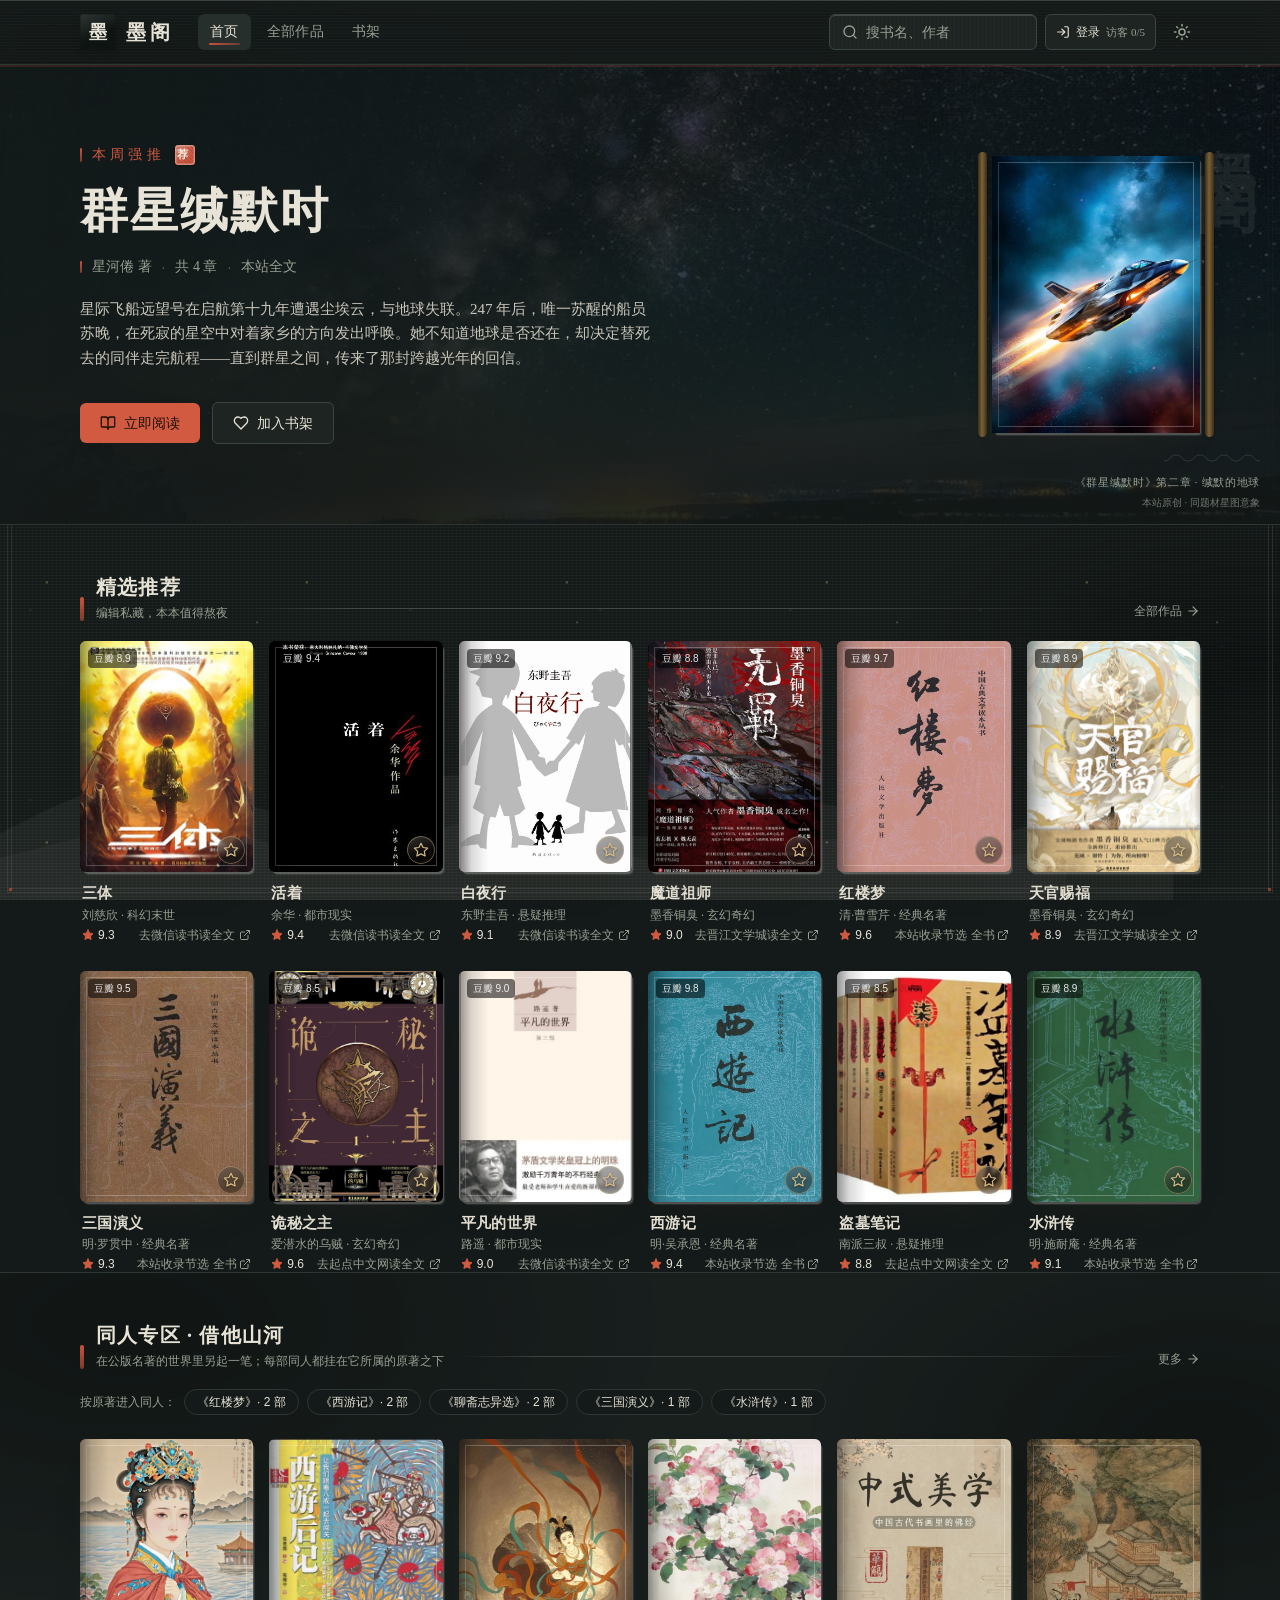
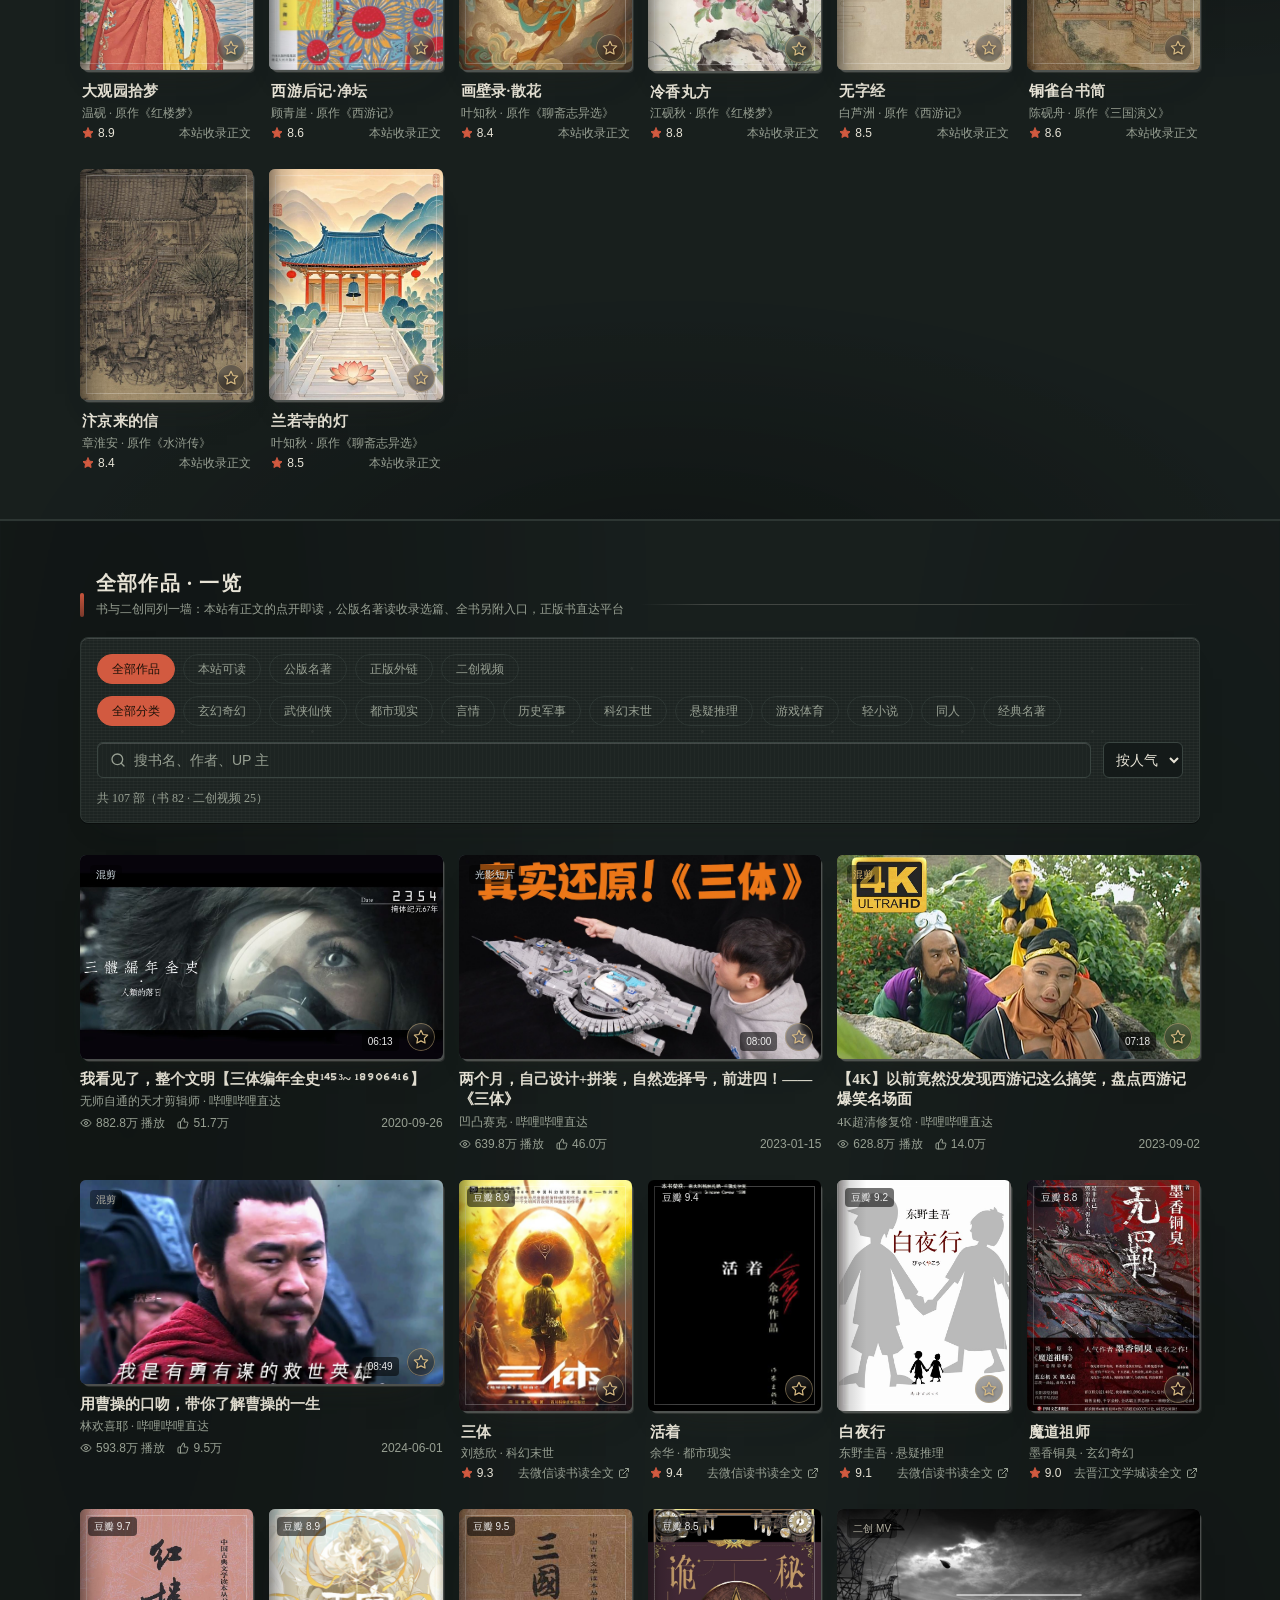
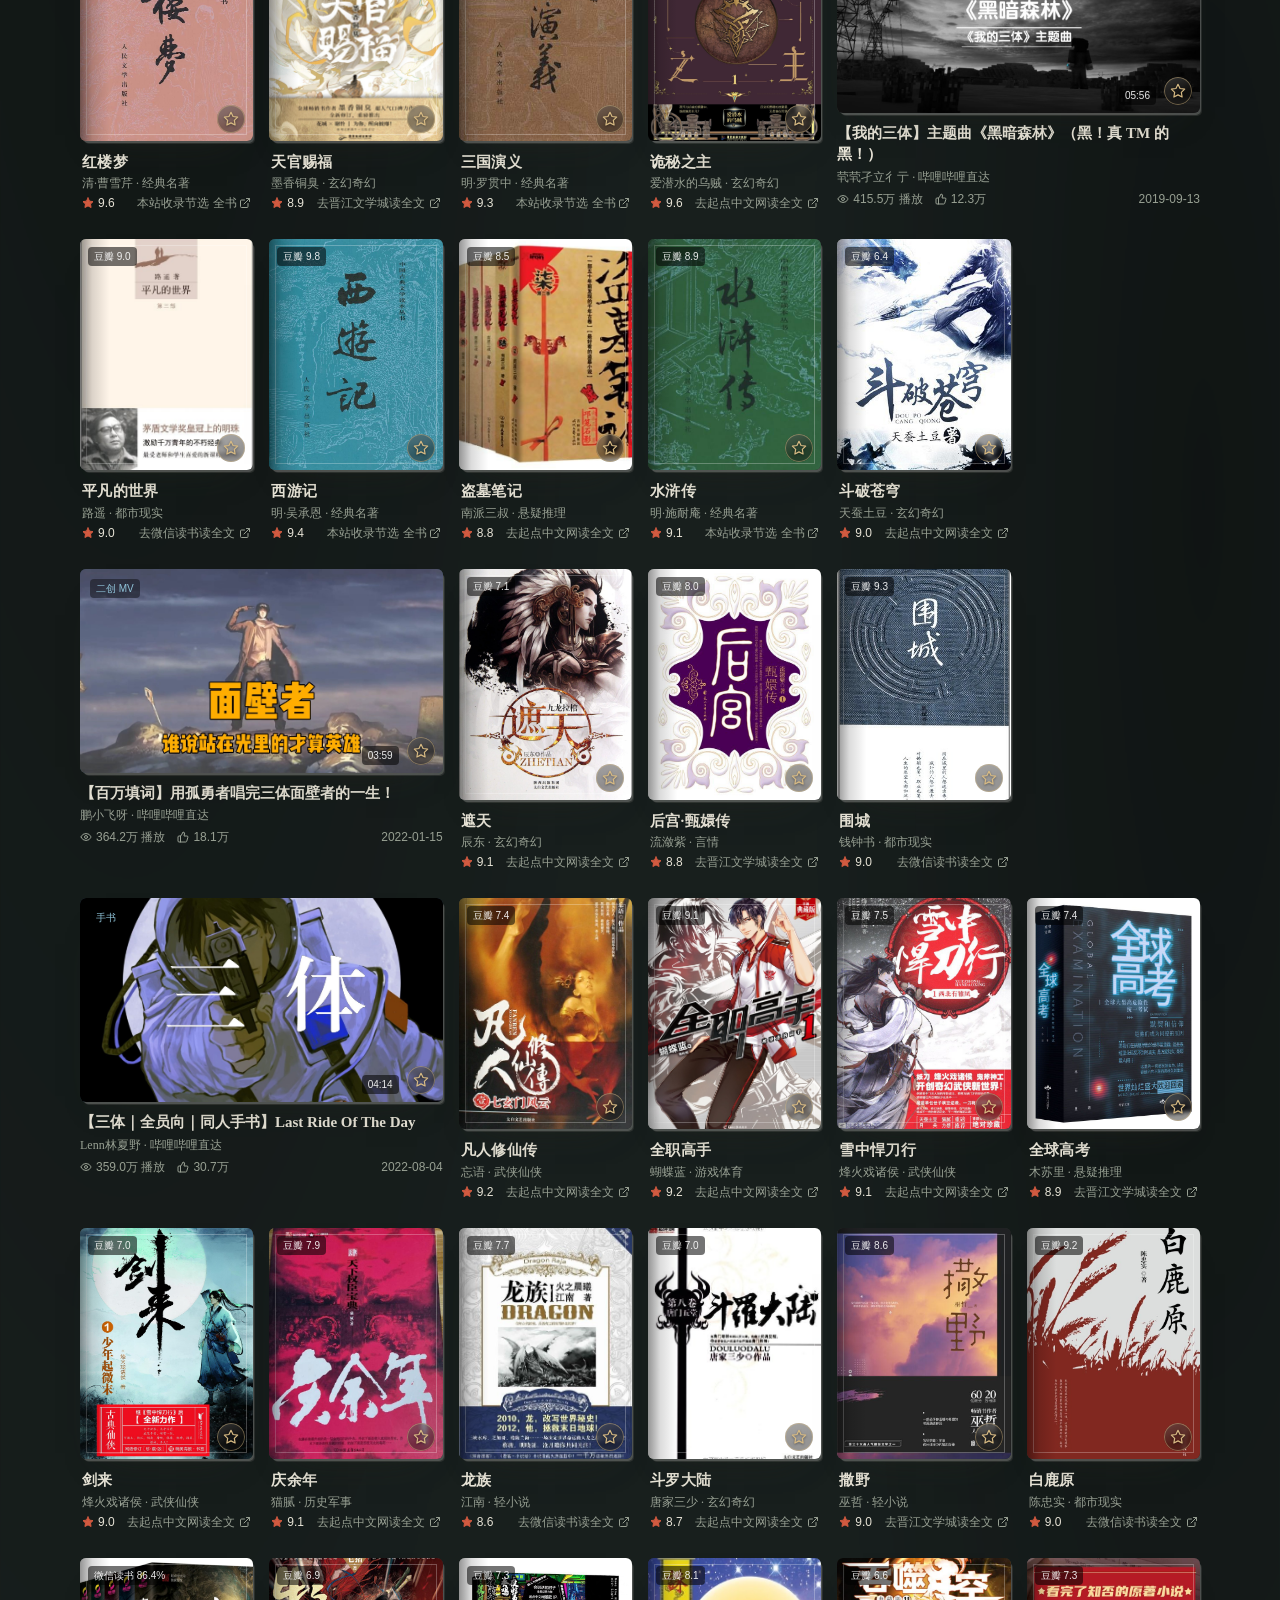
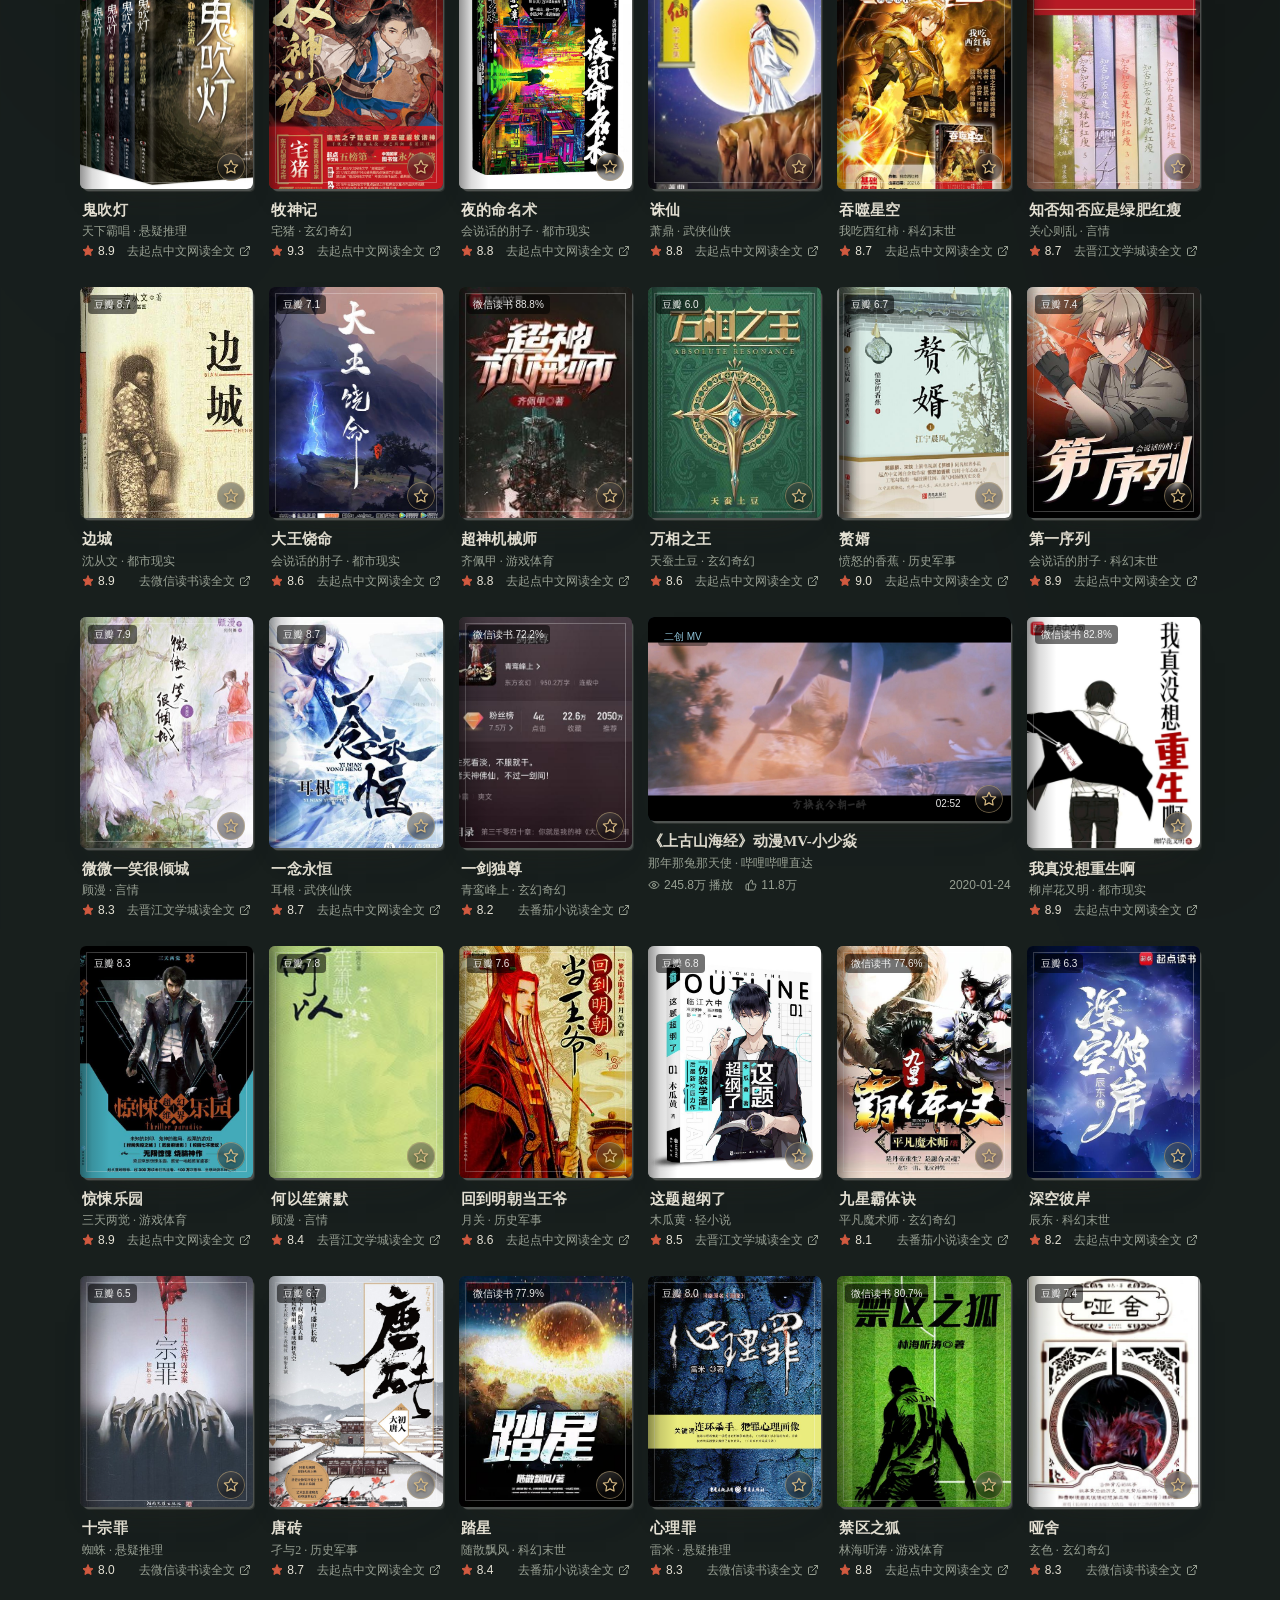
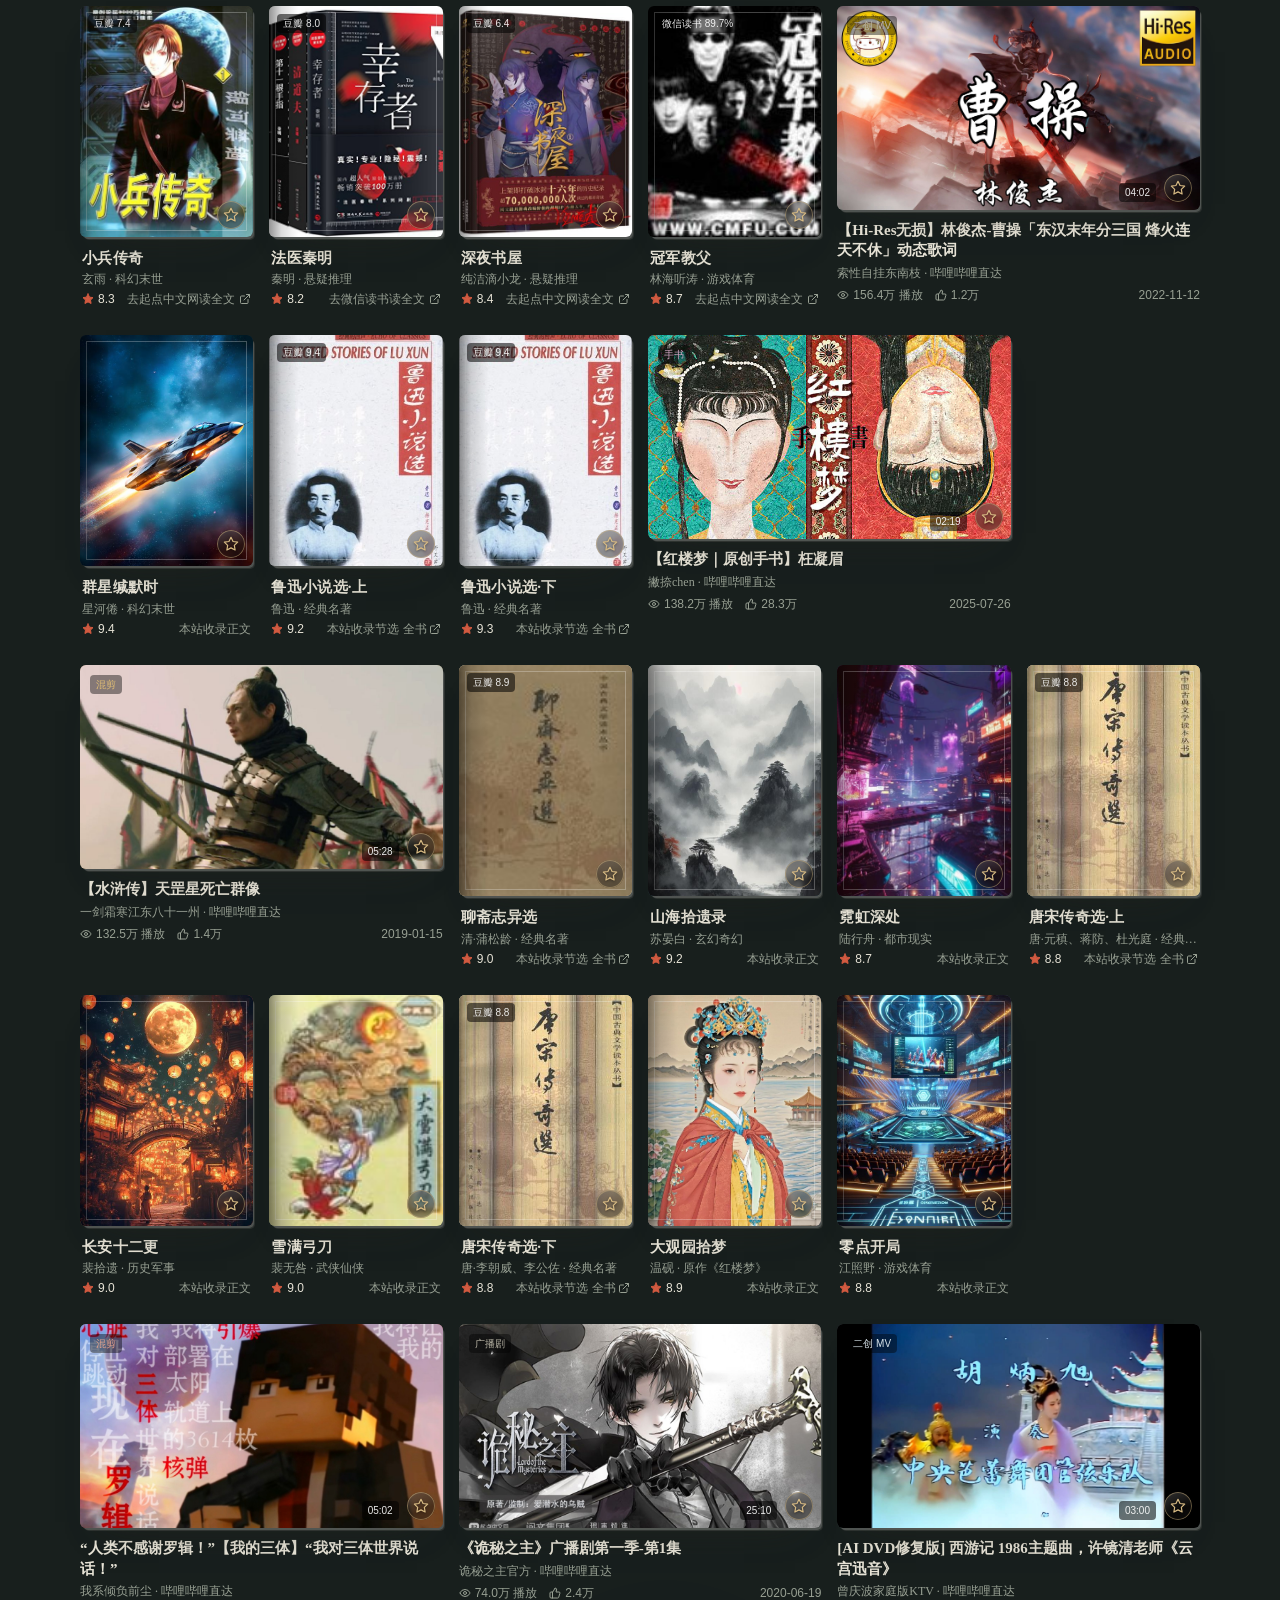
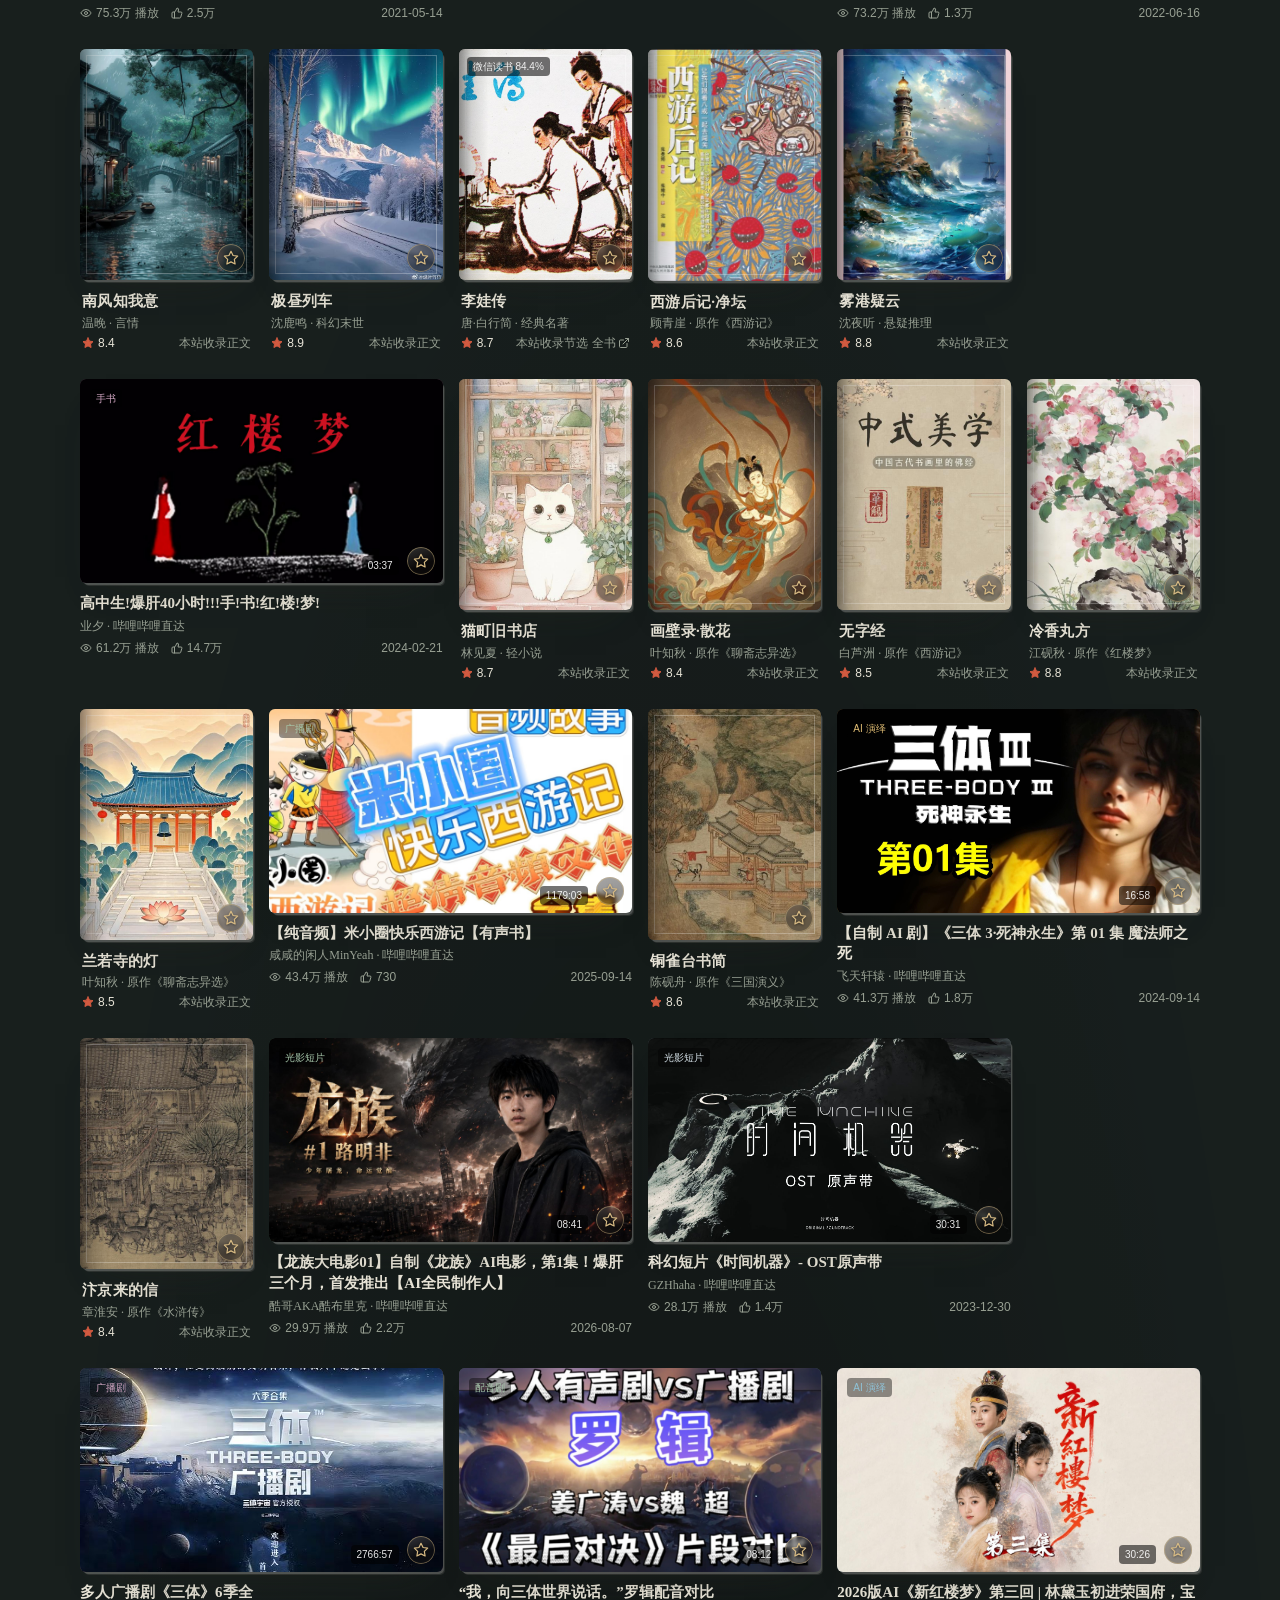
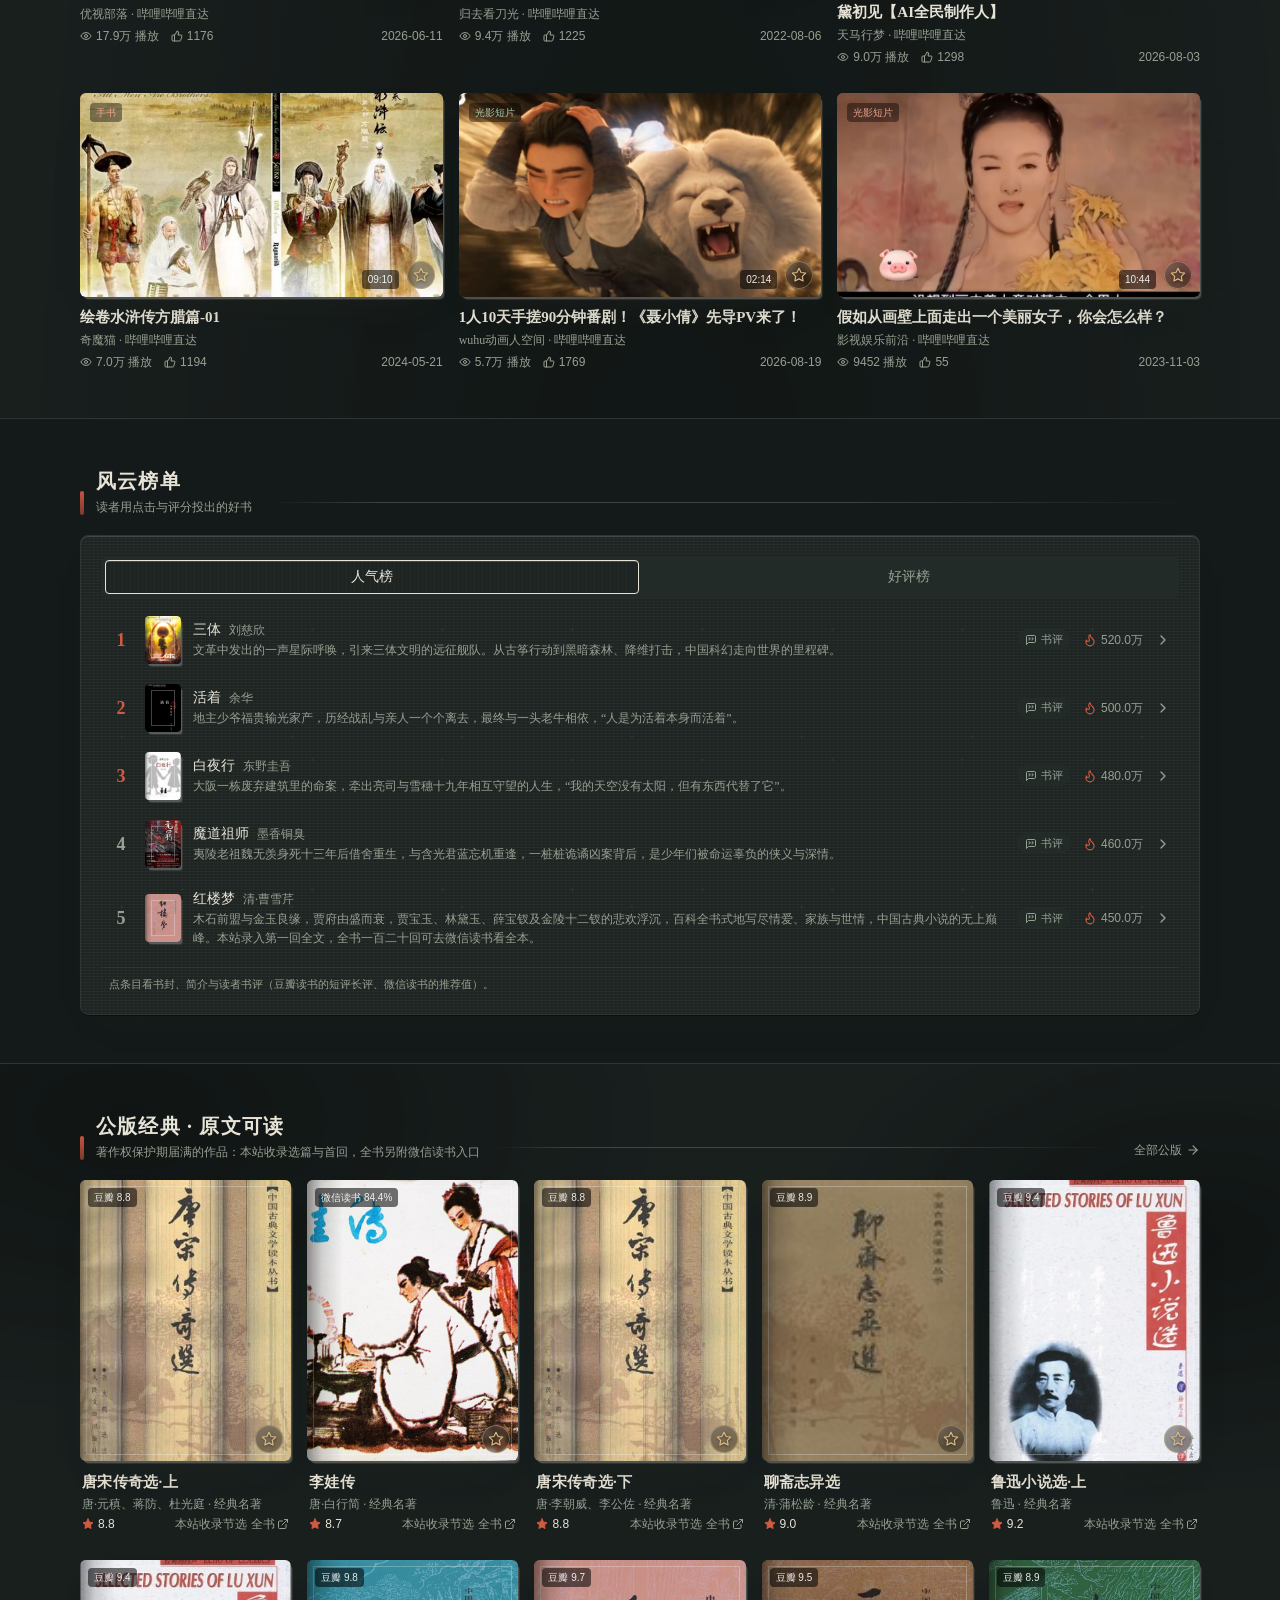
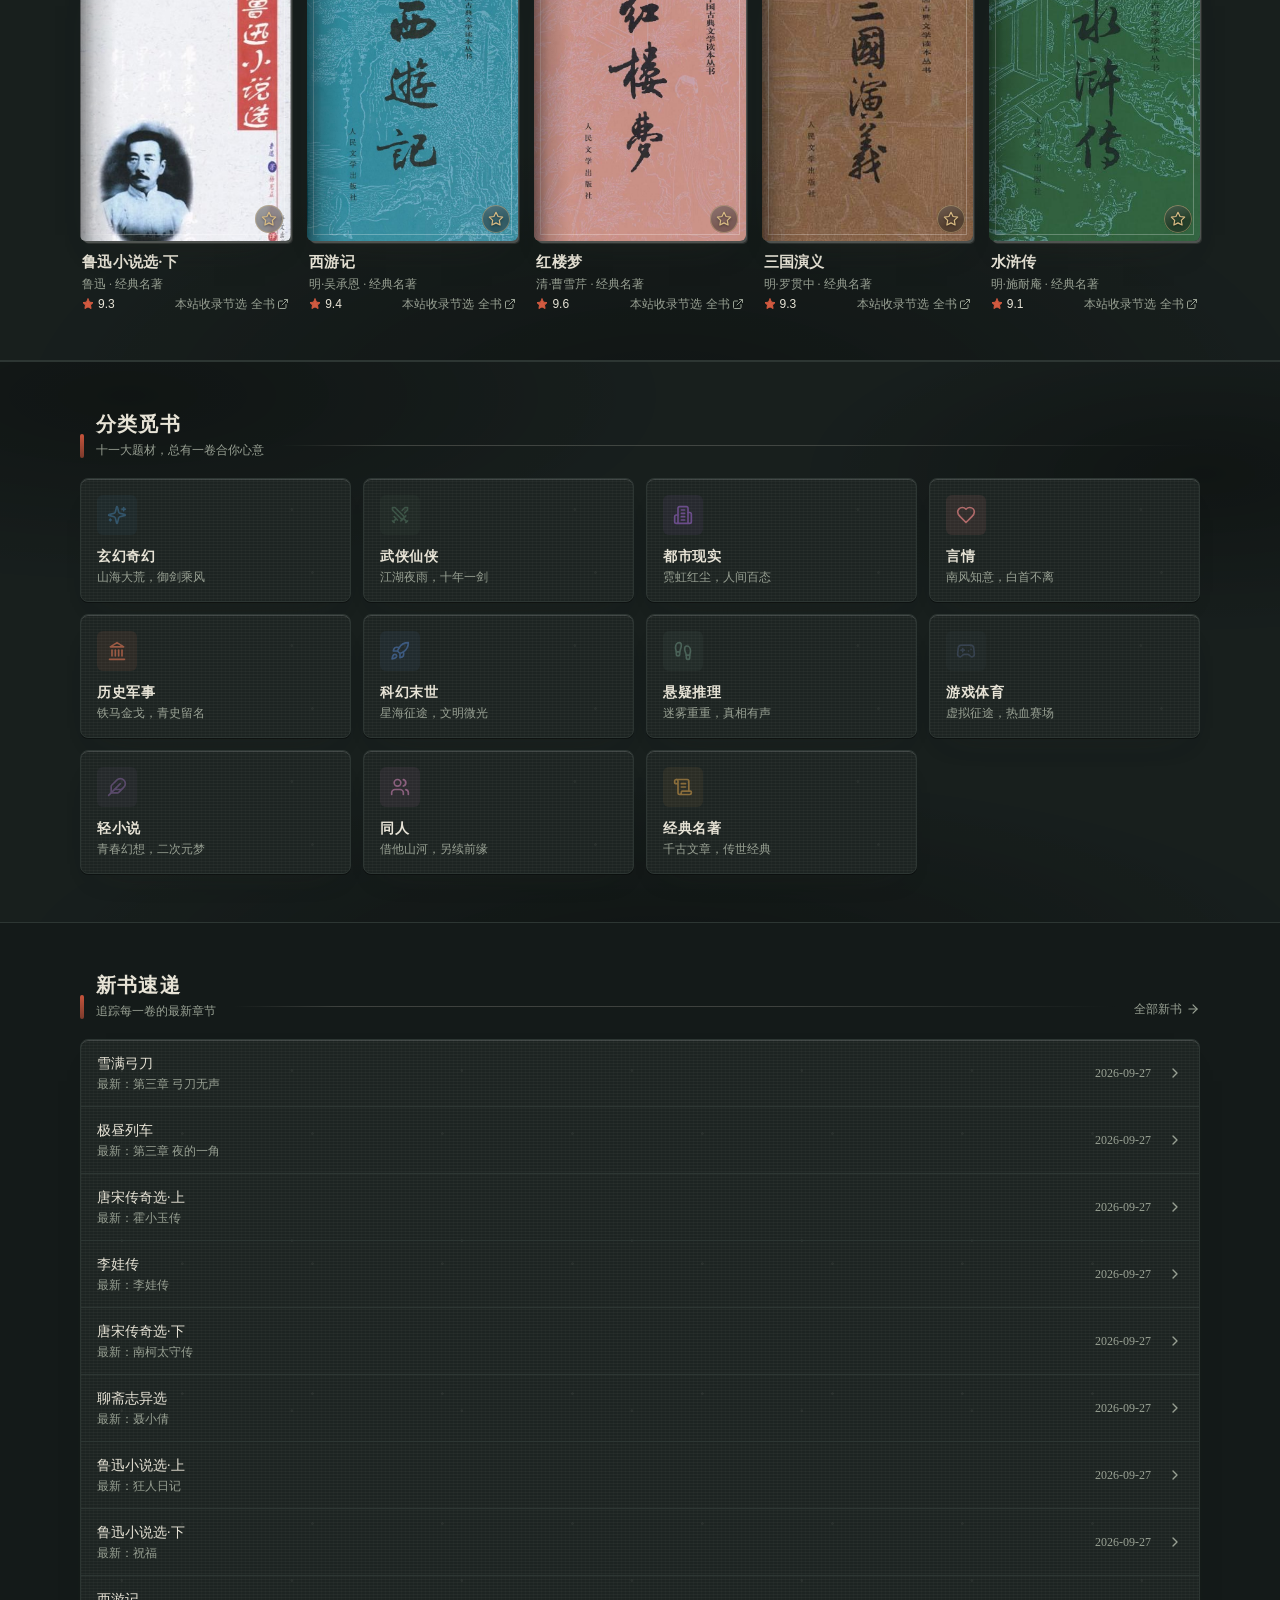
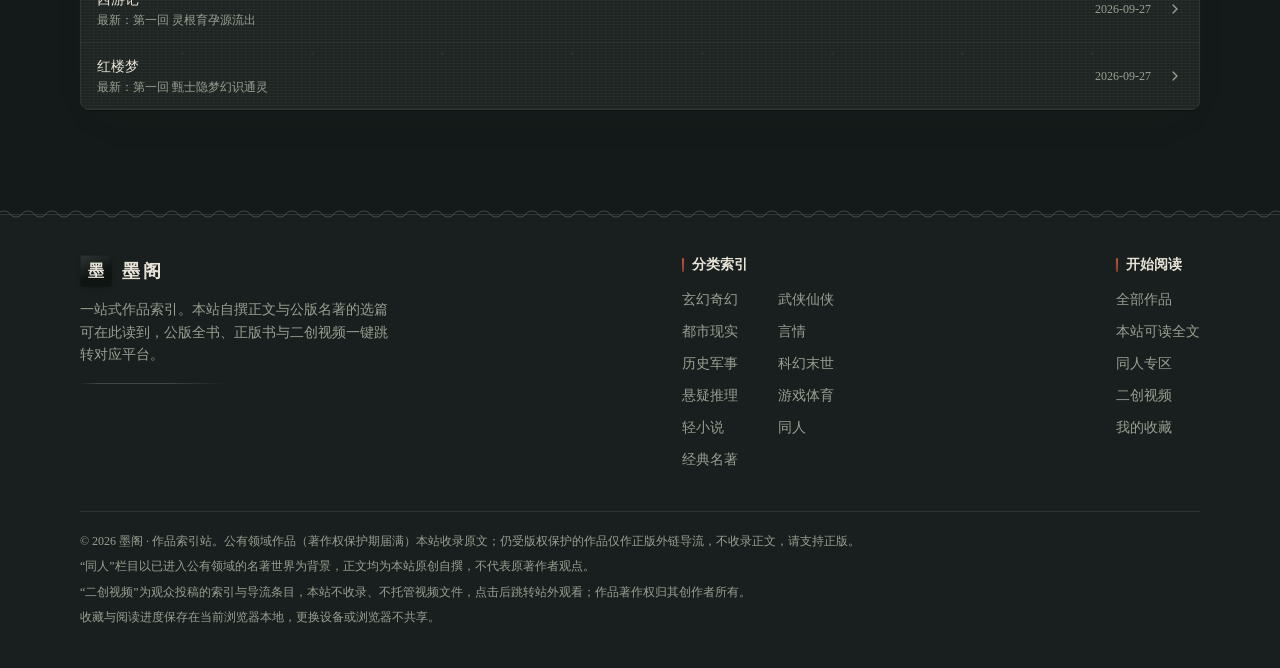
==== commit 97d8cf5c: "deploy: 墨阁小说站 2026-09-28T17:55:04.551Z" ====
--- a/index.html
+++ b/index.html
@@ -8,8 +8,8 @@
       name="description"
       content="墨阁小说：玄幻、都市、言情、科幻、历史、悬疑，好书畅读，书架与阅读进度云端般随身保存。"
     />
-    <script type="module" crossorigin src="/assets/index-BsKhKRTa.js"></script>
-    <link rel="stylesheet" crossorigin href="/assets/index-7DDKcI36.css">
+    <script type="module" crossorigin src="/assets/index-B-fDIEga.js"></script>
+    <link rel="stylesheet" crossorigin href="/assets/index-B6FsRM2Z.css">
   </head>
   <body>
     <div id="root"></div>
--- a/assets/index-B6FsRM2Z.css
+++ b/assets/index-B6FsRM2Z.css
@@ -0,0 +1 @@
+@import"https://miaoda.feishu.cn/fonts/css2?family=Noto+Sans+SC:wght@400;500;700;900&family=Noto+Serif+SC:wght@500;600;700;900&display=swap";/*! tailwindcss v4.3.3 | MIT License | https://tailwindcss.com */@layer properties{@supports (((-webkit-hyphens:none)) and (not (margin-trim:inline))) or ((-moz-orient:inline) and (not (color:rgb(from red r g b)))){*,:before,:after,::backdrop{--tw-translate-x:0;--tw-translate-y:0;--tw-translate-z:0;--tw-scale-x:1;--tw-scale-y:1;--tw-scale-z:1;--tw-rotate-x:initial;--tw-rotate-y:initial;--tw-rotate-z:initial;--tw-skew-x:initial;--tw-skew-y:initial;--tw-pan-x:initial;--tw-pan-y:initial;--tw-pinch-zoom:initial;--tw-scroll-snap-strictness:proximity;--tw-space-y-reverse:0;--tw-space-x-reverse:0;--tw-divide-x-reverse:0;--tw-border-style:solid;--tw-divide-y-reverse:0;--tw-leading:initial;--tw-font-weight:initial;--tw-tracking:initial;--tw-ordinal:initial;--tw-slashed-zero:initial;--tw-numeric-figure:initial;--tw-numeric-spacing:initial;--tw-numeric-fraction:initial;--tw-shadow:0 0 #0000;--tw-shadow-color:initial;--tw-shadow-alpha:100%;--tw-inset-shadow:0 0 #0000;--tw-inset-shadow-color:initial;--tw-inset-shadow-alpha:100%;--tw-ring-color:initial;--tw-ring-shadow:0 0 #0000;--tw-inset-ring-color:initial;--tw-inset-ring-shadow:0 0 #0000;--tw-ring-inset:initial;--tw-ring-offset-width:0px;--tw-ring-offset-color:#fff;--tw-ring-offset-shadow:0 0 #0000;--tw-outline-style:solid;--tw-blur:initial;--tw-brightness:initial;--tw-contrast:initial;--tw-grayscale:initial;--tw-hue-rotate:initial;--tw-invert:initial;--tw-opacity:initial;--tw-saturate:initial;--tw-sepia:initial;--tw-drop-shadow:initial;--tw-drop-shadow-color:initial;--tw-drop-shadow-alpha:100%;--tw-drop-shadow-size:initial;--tw-backdrop-blur:initial;--tw-backdrop-brightness:initial;--tw-backdrop-contrast:initial;--tw-backdrop-grayscale:initial;--tw-backdrop-hue-rotate:initial;--tw-backdrop-invert:initial;--tw-backdrop-opacity:initial;--tw-backdrop-saturate:initial;--tw-backdrop-sepia:initial;--tw-duration:initial;--tw-ease:initial;--tw-contain-size:initial;--tw-contain-layout:initial;--tw-contain-paint:initial;--tw-contain-style:initial;--tw-text-shadow-color:initial;--tw-text-shadow-alpha:100%}}}@layer theme{:root,:host{--font-sans:"Noto Sans SC", "PingFang SC", "Microsoft YaHei", sans-serif;--font-mono:ui-monospace, SFMono-Regular, Menlo, Monaco, Consolas, "Liberation Mono", "Courier New", monospace;--color-red-500:oklch(63.7% .237 25.331);--color-black:#000;--color-white:#fff;--spacing:.25rem;--container-xs:20rem;--container-sm:24rem;--container-md:28rem;--container-xl:36rem;--container-2xl:42rem;--container-3xl:48rem;--container-6xl:72rem;--text-xs:.75rem;--text-xs--line-height:calc(1 / .75);--text-sm:.875rem;--text-sm--line-height:calc(1.25 / .875);--text-base:1rem;--text-base--line-height: 1.5 ;--text-lg:1.125rem;--text-lg--line-height:calc(1.75 / 1.125);--text-xl:1.25rem;--text-xl--line-height:calc(1.75 / 1.25);--text-2xl:1.5rem;--text-2xl--line-height:calc(2 / 1.5);--text-3xl:1.875rem;--text-3xl--line-height: 1.2 ;--text-4xl:2.25rem;--text-4xl--line-height:calc(2.5 / 2.25);--text-5xl:3rem;--text-5xl--line-height:1;--text-6xl:3.75rem;--text-6xl--line-height:1;--font-weight-normal:400;--font-weight-medium:500;--font-weight-bold:700;--font-weight-black:900;--tracking-wide:.025em;--tracking-widest:.1em;--leading-tight:1.25;--leading-snug:1.375;--leading-relaxed:1.625;--radius-sm:.25rem;--radius-md:.375rem;--radius-lg:.5rem;--radius-xl:.75rem;--ease-in:cubic-bezier(.4, 0, 1, 1);--ease-out:cubic-bezier(0, 0, .2, 1);--ease-in-out:cubic-bezier(.4, 0, .2, 1);--blur-sm:8px;--aspect-video:16 / 9;--default-transition-duration:.15s;--default-transition-timing-function:cubic-bezier(.4, 0, .2, 1);--default-font-family:"Noto Sans SC", "PingFang SC", "Microsoft YaHei", sans-serif;--default-mono-font-family:var(--font-mono)}}@layer base{*,:after,:before,::backdrop{box-sizing:border-box;border:0 solid;margin:0;padding:0}::file-selector-button{box-sizing:border-box;border:0 solid;margin:0;padding:0}html,:host{-webkit-text-size-adjust:100%;-moz-tab-size:4;tab-size:4;line-height:1.5;font-family:var(--default-font-family,-apple-system, BlinkMacSystemFont, "Segoe UI", Roboto, "Helvetica Neue", "Noto Sans", Arial, sans-serif, "Apple Color Emoji", "Segoe UI Emoji", "Segoe UI Symbol", "Noto Color Emoji");font-feature-settings:var(--default-font-feature-settings,normal);font-variation-settings:var(--default-font-variation-settings,normal);-webkit-tap-highlight-color:transparent}hr{height:0;color:inherit;border-top-width:1px}abbr:where([title]){-webkit-text-decoration:underline dotted;text-decoration:underline dotted}h1,h2,h3,h4,h5,h6{font-size:inherit;font-weight:inherit}a{color:inherit;-webkit-text-decoration:inherit;text-decoration:inherit}b,strong{font-weight:bolder}code,kbd,samp,pre{font-family:var(--default-mono-font-family,ui-monospace, SFMono-Regular, Menlo, Monaco, Consolas, "Liberation Mono", "Courier New", monospace);font-feature-settings:var(--default-mono-font-feature-settings,normal);font-variation-settings:var(--default-mono-font-variation-settings,normal);font-size:1em}small{font-size:80%}sub,sup{vertical-align:baseline;font-size:75%;line-height:0;position:relative}sub{bottom:-.25em}sup{top:-.5em}table{text-indent:0;border-color:inherit;border-collapse:collapse}:-moz-focusring:where(:not(iframe)){outline:auto}progress{vertical-align:baseline}summary{display:list-item}ol,ul,menu{list-style:none}img,svg,video,canvas,audio,iframe,embed,object{vertical-align:middle;display:block}img,video{max-width:100%;height:auto}button,input,select,optgroup,textarea{font:inherit;font-feature-settings:inherit;font-variation-settings:inherit;letter-spacing:inherit;color:inherit;opacity:1;background-color:#0000;border-radius:0}::file-selector-button{font:inherit;font-feature-settings:inherit;font-variation-settings:inherit;letter-spacing:inherit;color:inherit;opacity:1;background-color:#0000;border-radius:0}:where(select:is([multiple],[size])) optgroup{font-weight:bolder}:where(select:is([multiple],[size])) optgroup option{padding-inline-start:20px}::file-selector-button{margin-inline-end:4px}::placeholder{opacity:1}@supports (not ((-webkit-appearance:-apple-pay-button))) or (contain-intrinsic-size:1px){::placeholder{color:currentColor}@supports (color:color-mix(in lab,red,red)){::placeholder{color:color-mix(in oklab,currentcolor 50%,transparent)}}}textarea{resize:vertical}::-webkit-search-decoration{-webkit-appearance:none}::-webkit-date-and-time-value{min-height:1lh;text-align:inherit}::-webkit-datetime-edit{display:inline-flex}::-webkit-datetime-edit-fields-wrapper{padding:0}::-webkit-datetime-edit{padding-block:0}::-webkit-datetime-edit-year-field{padding-block:0}::-webkit-datetime-edit-month-field{padding-block:0}::-webkit-datetime-edit-day-field{padding-block:0}::-webkit-datetime-edit-hour-field{padding-block:0}::-webkit-datetime-edit-minute-field{padding-block:0}::-webkit-datetime-edit-second-field{padding-block:0}::-webkit-datetime-edit-millisecond-field{padding-block:0}::-webkit-datetime-edit-meridiem-field{padding-block:0}::-webkit-calendar-picker-indicator{line-height:1}:-moz-ui-invalid{box-shadow:none}button,input:where([type=button],[type=reset],[type=submit]){-webkit-appearance:button;-moz-appearance:button;appearance:button}::file-selector-button{-webkit-appearance:button;-moz-appearance:button;appearance:button}::-webkit-inner-spin-button{height:auto}::-webkit-outer-spin-button{height:auto}[hidden]:where(:not([hidden=until-found])){display:none!important}}@layer components;@layer utilities{.\@container,.\@container-\[inline-size\]{container-type:inline-size}.\@container-size{container-type:size}.pointer-events-auto{pointer-events:auto}.pointer-events-none{pointer-events:none}.collapse{visibility:collapse}.invisible{visibility:hidden}.visible{visibility:visible}.sr-only{clip-path:inset(50%);white-space:nowrap;border-width:0;width:1px;height:1px;margin:-1px;padding:0;position:absolute;overflow:hidden}.not-sr-only{clip-path:none;white-space:normal;width:auto;height:auto;margin:0;padding:0;position:static;overflow:visible}.\!absolute{position:absolute!important}.absolute{position:absolute}.fixed{position:fixed}.relative{position:relative}.static{position:static}.sticky{position:sticky}.inset-0{top:0;right:0;bottom:0;left:0}.inset-1\.5{inset:calc(var(--spacing) * 1.5)}.inset-\[9px\]{top:9px;right:9px;bottom:9px;left:9px}.inset-x-0{inset-inline:0}.inset-y-0{inset-block:0}.inset-y-1\.5{inset-block:calc(var(--spacing) * 1.5)}.-top-2{top:calc(var(--spacing) * -2)}.top-0{top:0}.top-1\/2{top:50%}.top-2{top:calc(var(--spacing) * 2)}.top-2\.5{top:calc(var(--spacing) * 2.5)}.top-3{top:calc(var(--spacing) * 3)}.top-10{top:calc(var(--spacing) * 10)}.right-0{right:0}.right-2{right:calc(var(--spacing) * 2)}.right-3{right:calc(var(--spacing) * 3)}.right-6{right:calc(var(--spacing) * 6)}.right-11{right:calc(var(--spacing) * 11)}.bottom-2{bottom:calc(var(--spacing) * 2)}.left-0{left:0}.left-1\/2{left:50%}.left-2{left:calc(var(--spacing) * 2)}.left-2\.5{left:calc(var(--spacing) * 2.5)}.isolate{isolation:isolate}.isolation-auto{isolation:auto}.z-10{z-index:10}.z-20{z-index:20}.z-40{z-index:40}.z-50{z-index:50}.order-0,.order-none{order:0}.col-span-2{grid-column:span 2/span 2}.float-end{float:inline-end}.float-left{float:left}.float-none{float:none}.float-right{float:right}.float-start{float:inline-start}.clear-both{clear:both}.clear-end{clear:inline-end}.clear-left{clear:left}.clear-none{clear:none}.clear-right{clear:right}.clear-start{clear:inline-start}.\!container{width:100%!important}@media(min-width:40rem){.\!container{max-width:40rem!important}}@media(min-width:48rem){.\!container{max-width:48rem!important}}@media(min-width:64rem){.\!container{max-width:64rem!important}}@media(min-width:80rem){.\!container{max-width:80rem!important}}@media(min-width:96rem){.\!container{max-width:96rem!important}}.container{width:100%}@media(min-width:40rem){.container{max-width:40rem}}@media(min-width:48rem){.container{max-width:48rem}}@media(min-width:64rem){.container{max-width:64rem}}@media(min-width:80rem){.container{max-width:80rem}}@media(min-width:96rem){.container{max-width:96rem}}.container\!{width:100%!important}@media(min-width:40rem){.container\!{max-width:40rem!important}}@media(min-width:48rem){.container\!{max-width:48rem!important}}@media(min-width:64rem){.container\!{max-width:64rem!important}}@media(min-width:80rem){.container\!{max-width:80rem!important}}@media(min-width:96rem){.container\!{max-width:96rem!important}}.m-2{margin:calc(var(--spacing) * 2)}.mx-2{margin-inline:calc(var(--spacing) * 2)}.mx-auto{margin-inline:auto}.mt-0\.5{margin-top:calc(var(--spacing) * .5)}.mt-1{margin-top:var(--spacing)}.mt-1\.5{margin-top:calc(var(--spacing) * 1.5)}.mt-2{margin-top:calc(var(--spacing) * 2)}.mt-2\.5{margin-top:calc(var(--spacing) * 2.5)}.mt-3{margin-top:calc(var(--spacing) * 3)}.mt-4{margin-top:calc(var(--spacing) * 4)}.mt-5{margin-top:calc(var(--spacing) * 5)}.mt-6{margin-top:calc(var(--spacing) * 6)}.mt-8{margin-top:calc(var(--spacing) * 8)}.mt-10{margin-top:calc(var(--spacing) * 10)}.mt-12{margin-top:calc(var(--spacing) * 12)}.mt-14{margin-top:calc(var(--spacing) * 14)}.mt-\[16px\]{margin-top:16px}.mt-auto{margin-top:auto}.mr-1{margin-right:var(--spacing)}.mr-2{margin-right:calc(var(--spacing) * 2)}.mb-1{margin-bottom:var(--spacing)}.mb-2{margin-bottom:calc(var(--spacing) * 2)}.mb-2\.5{margin-bottom:calc(var(--spacing) * 2.5)}.mb-3{margin-bottom:calc(var(--spacing) * 3)}.mb-4{margin-bottom:calc(var(--spacing) * 4)}.mb-5{margin-bottom:calc(var(--spacing) * 5)}.mb-6{margin-bottom:calc(var(--spacing) * 6)}.ml-2{margin-left:calc(var(--spacing) * 2)}.ml-auto{margin-left:auto}.box-border{box-sizing:border-box}.box-content{box-sizing:content-box}.line-clamp-1{-webkit-line-clamp:1;-webkit-box-orient:vertical;display:-webkit-box;overflow:hidden}.line-clamp-2{-webkit-line-clamp:2;-webkit-box-orient:vertical;display:-webkit-box;overflow:hidden}.line-clamp-4{-webkit-line-clamp:4;-webkit-box-orient:vertical;display:-webkit-box;overflow:hidden}.block{display:block}.contents{display:contents}.flex{display:flex}.flow-root{display:flow-root}.grid{display:grid}.hidden{display:none}.inline{display:inline}.inline-block{display:inline-block}.inline-flex{display:inline-flex}.inline-grid{display:inline-grid}.inline-table{display:inline-table}.list-item{display:list-item}.table{display:table}.table-caption{display:table-caption}.table-cell{display:table-cell}.table-column{display:table-column}.table-column-group{display:table-column-group}.table-footer-group{display:table-footer-group}.table-header-group{display:table-header-group}.table-row{display:table-row}.table-row-group{display:table-row-group}.field-sizing-content{field-sizing:content}.field-sizing-fixed{field-sizing:fixed}.aspect-\[3\/4\]{aspect-ratio:3/4}.aspect-video{aspect-ratio:var(--aspect-video)}.size-auto{width:auto;height:auto}.h-1\.5{height:calc(var(--spacing) * 1.5)}.h-3{height:calc(var(--spacing) * 3)}.h-3\.5{height:calc(var(--spacing) * 3.5)}.h-4{height:calc(var(--spacing) * 4)}.h-5{height:calc(var(--spacing) * 5)}.h-6{height:calc(var(--spacing) * 6)}.h-7{height:calc(var(--spacing) * 7)}.h-8{height:calc(var(--spacing) * 8)}.h-9{height:calc(var(--spacing) * 9)}.h-10{height:calc(var(--spacing) * 10)}.h-11{height:calc(var(--spacing) * 11)}.h-12{height:calc(var(--spacing) * 12)}.h-14{height:calc(var(--spacing) * 14)}.h-16{height:calc(var(--spacing) * 16)}.h-\[18px\]{height:18px}.h-auto{height:auto}.h-full{height:100%}.h-lh{height:1lh}.h-px{height:1px}.h-screen{height:100vh}.max-h-\[92vh\]{max-height:92vh}.max-h-full{max-height:100%}.max-h-lh{max-height:1lh}.max-h-none{max-height:none}.max-h-screen{max-height:100vh}.min-h-0{min-height:0}.min-h-auto{min-height:auto}.min-h-lh{min-height:1lh}.min-h-screen{min-height:100vh}.w-0\.5{width:calc(var(--spacing) * .5)}.w-1{width:var(--spacing)}.w-1\/2{width:50%}.w-2{width:calc(var(--spacing) * 2)}.w-3{width:calc(var(--spacing) * 3)}.w-3\.5{width:calc(var(--spacing) * 3.5)}.w-4{width:calc(var(--spacing) * 4)}.w-5{width:calc(var(--spacing) * 5)}.w-6{width:calc(var(--spacing) * 6)}.w-7{width:calc(var(--spacing) * 7)}.w-8{width:calc(var(--spacing) * 8)}.w-9{width:calc(var(--spacing) * 9)}.w-10{width:calc(var(--spacing) * 10)}.w-11{width:calc(var(--spacing) * 11)}.w-12{width:calc(var(--spacing) * 12)}.w-14{width:calc(var(--spacing) * 14)}.w-16{width:calc(var(--spacing) * 16)}.w-20{width:calc(var(--spacing) * 20)}.w-24{width:calc(var(--spacing) * 24)}.w-32{width:calc(var(--spacing) * 32)}.w-36{width:calc(var(--spacing) * 36)}.w-40{width:calc(var(--spacing) * 40)}.w-44{width:calc(var(--spacing) * 44)}.w-52{width:calc(var(--spacing) * 52)}.w-72{width:calc(var(--spacing) * 72)}.w-80{width:calc(var(--spacing) * 80)}.w-\[18px\]{width:18px}.w-auto{width:auto}.w-full{width:100%}.w-screen{width:100vw}.max-w-2xl{max-width:var(--container-2xl)}.max-w-3xl{max-width:var(--container-3xl)}.max-w-6xl{max-width:var(--container-6xl)}.max-w-20{max-width:calc(var(--spacing) * 20)}.max-w-full{max-width:100%}.max-w-md{max-width:var(--container-md)}.max-w-none{max-width:none}.max-w-screen{max-width:100vw}.max-w-sm{max-width:var(--container-sm)}.max-w-xl{max-width:var(--container-xl)}.max-w-xs{max-width:var(--container-xs)}.min-w-0{min-width:0}.min-w-auto{min-width:auto}.min-w-screen{min-width:100vw}.flex-1{flex:1}.flex-auto{flex:auto}.flex-initial{flex:0 auto}.flex-none{flex:none}.flex-shrink,.shrink{flex-shrink:1}.shrink-0{flex-shrink:0}.flex-grow,.grow{flex-grow:1}.basis-auto{flex-basis:auto}.basis-full{flex-basis:100%}.table-auto{table-layout:auto}.table-fixed{table-layout:fixed}.caption-bottom{caption-side:bottom}.caption-top{caption-side:top}.border-collapse{border-collapse:collapse}.border-separate{border-collapse:separate}.-translate-full{--tw-translate-x:-100%;--tw-translate-y:-100%;translate:var(--tw-translate-x) var(--tw-translate-y)}.translate-full{--tw-translate-x:100%;--tw-translate-y:100%;translate:var(--tw-translate-x) var(--tw-translate-y)}.-translate-x-1\/2{--tw-translate-x: -50% ;translate:var(--tw-translate-x) var(--tw-translate-y)}.-translate-y-1\/2{--tw-translate-y: -50% ;translate:var(--tw-translate-x) var(--tw-translate-y)}.translate-3d{translate:var(--tw-translate-x) var(--tw-translate-y) var(--tw-translate-z)}.translate-none{translate:none}.scale-3d{scale:var(--tw-scale-x) var(--tw-scale-y) var(--tw-scale-z)}.scale-none{scale:none}.rotate-none{rotate:none}.transform,.transform-cpu{transform:var(--tw-rotate-x,) var(--tw-rotate-y,) var(--tw-rotate-z,) var(--tw-skew-x,) var(--tw-skew-y,)}.transform-gpu{transform:translateZ(0) var(--tw-rotate-x,) var(--tw-rotate-y,) var(--tw-rotate-z,) var(--tw-skew-x,) var(--tw-skew-y,)}.transform-none{transform:none}.cursor-default{cursor:default}.touch-pinch-zoom{--tw-pinch-zoom:pinch-zoom;touch-action:var(--tw-pan-x,) var(--tw-pan-y,) var(--tw-pinch-zoom,)}.resize{resize:both}.resize-none{resize:none}.resize-x{resize:horizontal}.resize-y{resize:vertical}.snap-none{scroll-snap-type:none}.snap-mandatory{--tw-scroll-snap-strictness:mandatory}.snap-proximity{--tw-scroll-snap-strictness:proximity}.snap-align-none{scroll-snap-align:none}.snap-center{scroll-snap-align:center}.snap-end{scroll-snap-align:end}.snap-start{scroll-snap-align:start}.snap-always{scroll-snap-stop:always}.snap-normal{scroll-snap-stop:normal}.scroll-mt-20{scroll-margin-top:calc(var(--spacing) * 20)}.scrollbar-auto{scrollbar-width:auto}.scrollbar-none{scrollbar-width:none}.scrollbar-thin{scrollbar-width:thin}.scrollbar-gutter-auto{scrollbar-gutter:auto}.scrollbar-gutter-both{scrollbar-gutter:stable both-edges}.scrollbar-gutter-stable{scrollbar-gutter:stable}.list-inside{list-style-position:inside}.list-outside{list-style-position:outside}.appearance-auto{-webkit-appearance:auto;-moz-appearance:auto;appearance:auto}.appearance-none{-webkit-appearance:none;-moz-appearance:none;appearance:none}.columns-2{columns:2}.columns-3{columns:3}.columns-4{columns:4}.grid-flow-col{grid-auto-flow:column}.grid-flow-col-dense{grid-auto-flow:column dense}.grid-flow-dense{grid-auto-flow:dense}.grid-flow-row{grid-auto-flow:row}.grid-flow-row-dense{grid-auto-flow:dense}.grid-cols-1{grid-template-columns:repeat(1,minmax(0,1fr))}.grid-cols-2{grid-template-columns:repeat(2,minmax(0,1fr))}.grid-cols-3{grid-template-columns:repeat(3,minmax(0,1fr))}.grid-cols-4{grid-template-columns:repeat(4,minmax(0,1fr))}.flex-col{flex-direction:column}.flex-col-reverse{flex-direction:column-reverse}.flex-row{flex-direction:row}.flex-row-reverse{flex-direction:row-reverse}.flex-nowrap{flex-wrap:nowrap}.flex-wrap{flex-wrap:wrap}.flex-wrap-reverse{flex-wrap:wrap-reverse}.place-content-around{place-content:space-around}.place-content-baseline{place-content:baseline start}.place-content-between{place-content:space-between}.place-content-center{place-content:center}.place-content-center-safe{place-content:safe center}.place-content-end{place-content:end}.place-content-end-safe{place-content:safe end}.place-content-evenly{place-content:space-evenly}.place-content-start{place-content:start}.place-content-stretch{place-content:stretch}.place-items-baseline{place-items:baseline}.place-items-center{place-items:center}.place-items-center-safe{place-items:safe center}.place-items-end{place-items:end}.place-items-end-safe{place-items:safe end}.place-items-start{place-items:start}.place-items-stretch{place-items:stretch stretch}.content-around{align-content:space-around}.content-baseline{align-content:baseline}.content-between{align-content:space-between}.content-center{align-content:center}.content-center-safe{align-content:safe center}.content-end{align-content:flex-end}.content-end-safe{align-content:safe flex-end}.content-evenly{align-content:space-evenly}.content-normal{align-content:normal}.content-start{align-content:flex-start}.content-stretch{align-content:stretch}.items-baseline{align-items:baseline}.items-baseline-last{align-items:last baseline}.items-center{align-items:center}.items-center-safe{align-items:safe center}.items-end{align-items:flex-end}.items-end-safe{align-items:safe flex-end}.items-start{align-items:flex-start}.items-stretch{align-items:stretch}.justify-around{justify-content:space-around}.justify-baseline{justify-content:baseline}.justify-between{justify-content:space-between}.justify-center{justify-content:center}.justify-center-safe{justify-content:safe center}.justify-end{justify-content:flex-end}.justify-end-safe{justify-content:safe flex-end}.justify-evenly{justify-content:space-evenly}.justify-normal{justify-content:normal}.justify-start{justify-content:flex-start}.justify-stretch{justify-content:stretch}.justify-items-center{justify-items:center}.justify-items-center-safe{justify-items:safe center}.justify-items-end{justify-items:end}.justify-items-end-safe{justify-items:safe end}.justify-items-normal{justify-items:normal}.justify-items-start{justify-items:start}.justify-items-stretch{justify-items:stretch}.gap-0\.5{gap:calc(var(--spacing) * .5)}.gap-1{gap:var(--spacing)}.gap-1\.5{gap:calc(var(--spacing) * 1.5)}.gap-2{gap:calc(var(--spacing) * 2)}.gap-2\.5{gap:calc(var(--spacing) * 2.5)}.gap-3{gap:calc(var(--spacing) * 3)}.gap-4{gap:calc(var(--spacing) * 4)}.gap-5{gap:calc(var(--spacing) * 5)}.gap-7{gap:calc(var(--spacing) * 7)}.gap-8{gap:calc(var(--spacing) * 8)}.gap-10{gap:calc(var(--spacing) * 10)}:where(.space-y-1\.5>:not(:last-child)){--tw-space-y-reverse:0;margin-block-start:calc(calc(var(--spacing) * 1.5) * var(--tw-space-y-reverse));margin-block-end:calc(calc(var(--spacing) * 1.5) * calc(1 - var(--tw-space-y-reverse)))}:where(.space-y-2>:not(:last-child)){--tw-space-y-reverse:0;margin-block-start:calc(calc(var(--spacing) * 2) * var(--tw-space-y-reverse));margin-block-end:calc(calc(var(--spacing) * 2) * calc(1 - var(--tw-space-y-reverse)))}:where(.space-y-7>:not(:last-child)){--tw-space-y-reverse:0;margin-block-start:calc(calc(var(--spacing) * 7) * var(--tw-space-y-reverse));margin-block-end:calc(calc(var(--spacing) * 7) * calc(1 - var(--tw-space-y-reverse)))}:where(.space-y-reverse>:not(:last-child)){--tw-space-y-reverse:1}.gap-x-2\.5{column-gap:calc(var(--spacing) * 2.5)}.gap-x-3{column-gap:calc(var(--spacing) * 3)}.gap-x-4{column-gap:calc(var(--spacing) * 4)}.gap-x-5{column-gap:calc(var(--spacing) * 5)}.gap-x-10{column-gap:calc(var(--spacing) * 10)}:where(.space-x-reverse>:not(:last-child)){--tw-space-x-reverse:1}.gap-y-1{row-gap:var(--spacing)}.gap-y-2{row-gap:calc(var(--spacing) * 2)}.gap-y-7{row-gap:calc(var(--spacing) * 7)}.gap-y-9{row-gap:calc(var(--spacing) * 9)}:where(.divide-x>:not(:last-child)){--tw-divide-x-reverse:0;border-inline-style:var(--tw-border-style);border-inline-start-width:calc(1px * var(--tw-divide-x-reverse));border-inline-end-width:calc(1px * calc(1 - var(--tw-divide-x-reverse)))}:where(.divide-y>:not(:last-child)){--tw-divide-y-reverse:0;border-bottom-style:var(--tw-border-style);border-top-style:var(--tw-border-style);border-top-width:calc(1px * var(--tw-divide-y-reverse));border-bottom-width:calc(1px * calc(1 - var(--tw-divide-y-reverse)))}:where(.divide-y-reverse>:not(:last-child)){--tw-divide-y-reverse:1}:where(.divide-border>:not(:last-child)){border-color:var(--border)}.place-self-auto{place-self:auto}.place-self-center{place-self:center}.place-self-center-safe{place-self:safe center}.place-self-end{place-self:end}.place-self-end-safe{place-self:safe end}.place-self-start{place-self:start}.place-self-stretch{place-self:stretch stretch}.self-auto{align-self:auto}.self-baseline{align-self:baseline}.self-baseline-last{align-self:last baseline}.self-center{align-self:center}.self-center-safe{align-self:safe center}.self-end{align-self:flex-end}.self-end-safe{align-self:safe flex-end}.self-start{align-self:flex-start}.self-stretch{align-self:stretch}.justify-self-auto{justify-self:auto}.justify-self-center{justify-self:center}.justify-self-center-safe{justify-self:safe center}.justify-self-end{justify-self:flex-end}.justify-self-end-safe{justify-self:safe flex-end}.justify-self-start{justify-self:flex-start}.justify-self-stretch{justify-self:stretch}.truncate{text-overflow:ellipsis;white-space:nowrap;overflow:hidden}.overflow-hidden{overflow:hidden}.overflow-y-auto{overflow-y:auto}.scroll-auto{scroll-behavior:auto}.scroll-smooth{scroll-behavior:smooth}.rounded{border-radius:.25rem}.rounded-\[2px\]{border-radius:2px}.rounded-\[3px\]{border-radius:3px}.rounded-full{border-radius:3.40282e38px}.rounded-lg{border-radius:var(--radius-lg)}.rounded-md{border-radius:var(--radius-md)}.rounded-sm{border-radius:var(--radius-sm)}.rounded-xl{border-radius:var(--radius-xl)}.rounded-s{border-start-start-radius:.25rem;border-end-start-radius:.25rem}.rounded-ss{border-start-start-radius:.25rem}.rounded-e{border-start-end-radius:.25rem;border-end-end-radius:.25rem}.rounded-se{border-start-end-radius:.25rem}.rounded-ee{border-end-end-radius:.25rem}.rounded-es{border-end-start-radius:.25rem}.rounded-t{border-top-left-radius:.25rem;border-top-right-radius:.25rem}.rounded-t-xl{border-top-left-radius:var(--radius-xl);border-top-right-radius:var(--radius-xl)}.rounded-l{border-top-left-radius:.25rem;border-bottom-left-radius:.25rem}.rounded-tl{border-top-left-radius:.25rem}.rounded-r{border-top-right-radius:.25rem;border-bottom-right-radius:.25rem}.rounded-tr{border-top-right-radius:.25rem}.rounded-b{border-bottom-right-radius:.25rem;border-bottom-left-radius:.25rem}.rounded-br{border-bottom-right-radius:.25rem}.rounded-bl{border-bottom-left-radius:.25rem}.border{border-style:var(--tw-border-style);border-width:1px}.border-x{border-inline-style:var(--tw-border-style);border-inline-width:1px}.border-y{border-block-style:var(--tw-border-style);border-block-width:1px}.border-s{border-inline-start-style:var(--tw-border-style);border-inline-start-width:1px}.border-e{border-inline-end-style:var(--tw-border-style);border-inline-end-width:1px}.border-bs{border-block-start-style:var(--tw-border-style);border-block-start-width:1px}.border-be{border-block-end-style:var(--tw-border-style);border-block-end-width:1px}.border-t{border-top-style:var(--tw-border-style);border-top-width:1px}.border-r{border-right-style:var(--tw-border-style);border-right-width:1px}.border-b{border-bottom-style:var(--tw-border-style);border-bottom-width:1px}.border-l{border-left-style:var(--tw-border-style);border-left-width:1px}.border-l-2{border-left-style:var(--tw-border-style);border-left-width:2px}.border-dashed{--tw-border-style:dashed;border-style:dashed}.border-dotted{--tw-border-style:dotted;border-style:dotted}.border-double{--tw-border-style:double;border-style:double}.border-hidden{--tw-border-style:hidden;border-style:hidden}.border-none{--tw-border-style:none;border-style:none}.border-solid{--tw-border-style:solid;border-style:solid}.border-border{border-color:var(--border)}.border-destructive\/40{border-color:var(--destructive)}@supports (color:color-mix(in lab,red,red)){.border-destructive\/40{border-color:color-mix(in oklab,var(--destructive) 40%,transparent)}}.border-input{border-color:var(--input)}.border-primary,.border-primary\/35{border-color:var(--primary)}@supports (color:color-mix(in lab,red,red)){.border-primary\/35{border-color:color-mix(in oklab,var(--primary) 35%,transparent)}}.border-primary\/40{border-color:var(--primary)}@supports (color:color-mix(in lab,red,red)){.border-primary\/40{border-color:color-mix(in oklab,var(--primary) 40%,transparent)}}.bg-\(--my_variable\){background-color:var(--my_variable)}.bg-\(color\:--my-color\){background-color:var(--my-color)}.bg-\[\#0088cc\]{background-color:#08c}.bg-\[\#131817\]{background-color:#131817}.bg-\[\#d25a40\]{background-color:#d25a40}.bg-\[color\:var\(--my-color\)\]{background-color:var(--my-color)}.bg-\[var\(--my_variable\)\]{background-color:var(--my_variable)}.bg-background{background-color:var(--background)}.bg-black\/45{background-color:#00000073}@supports (color:color-mix(in lab,red,red)){.bg-black\/45{background-color:color-mix(in oklab,var(--color-black) 45%,transparent)}}.bg-black\/55{background-color:#0000008c}@supports (color:color-mix(in lab,red,red)){.bg-black\/55{background-color:color-mix(in oklab,var(--color-black) 55%,transparent)}}.bg-card,.bg-card\/50{background-color:var(--card)}@supports (color:color-mix(in lab,red,red)){.bg-card\/50{background-color:color-mix(in oklab,var(--card) 50%,transparent)}}.bg-card\/60{background-color:var(--card)}@supports (color:color-mix(in lab,red,red)){.bg-card\/60{background-color:color-mix(in oklab,var(--card) 60%,transparent)}}.bg-destructive\/10{background-color:var(--destructive)}@supports (color:color-mix(in lab,red,red)){.bg-destructive\/10{background-color:color-mix(in oklab,var(--destructive) 10%,transparent)}}.bg-muted{background-color:var(--muted)}.bg-primary{background-color:var(--primary)}.bg-red-500{background-color:var(--color-red-500)}.bg-red-500\/50{background-color:#fb2c3680}@supports (color:color-mix(in lab,red,red)){.bg-red-500\/50{background-color:color-mix(in oklab,var(--color-red-500) 50%,transparent)}}.bg-red-500\/\[50\%\]{background-color:#fb2c3680}@supports (color:color-mix(in lab,red,red)){.bg-red-500\/\[50\%\]{background-color:color-mix(in oklab,var(--color-red-500) 50%,transparent)}}.bg-secondary{background-color:var(--secondary)}.bg-transparent{background-color:#0000}.-bg-conic,.bg-conic{--tw-gradient-position:in oklab;background-image:conic-gradient(var(--tw-gradient-stops))}.bg-radial{--tw-gradient-position:in oklab;background-image:radial-gradient(var(--tw-gradient-stops))}.bg-none{background-image:none}.via-none{--tw-gradient-via-stops:initial}.mask-none{-webkit-mask-image:none;mask-image:none}.mask-circle{--tw-mask-radial-shape:circle}.mask-ellipse{--tw-mask-radial-shape:ellipse}.mask-radial-closest-corner{--tw-mask-radial-size:closest-corner}.mask-radial-closest-side{--tw-mask-radial-size:closest-side}.mask-radial-farthest-corner{--tw-mask-radial-size:farthest-corner}.mask-radial-farthest-side{--tw-mask-radial-size:farthest-side}.mask-radial-at-bottom{--tw-mask-radial-position:bottom}.mask-radial-at-bottom-left{--tw-mask-radial-position:bottom left}.mask-radial-at-bottom-right{--tw-mask-radial-position:bottom right}.mask-radial-at-center{--tw-mask-radial-position:center}.mask-radial-at-left{--tw-mask-radial-position:left}.mask-radial-at-right{--tw-mask-radial-position:right}.mask-radial-at-top{--tw-mask-radial-position:top}.mask-radial-at-top-left{--tw-mask-radial-position:top left}.mask-radial-at-top-right{--tw-mask-radial-position:top right}.box-decoration-clone{-webkit-box-decoration-break:clone;box-decoration-break:clone}.box-decoration-slice{-webkit-box-decoration-break:slice;box-decoration-break:slice}.decoration-clone{-webkit-box-decoration-break:clone;box-decoration-break:clone}.decoration-slice{-webkit-box-decoration-break:slice;box-decoration-break:slice}.bg-auto{background-size:auto}.bg-contain{background-size:contain}.bg-cover{background-size:cover}.bg-fixed{background-attachment:fixed}.bg-local{background-attachment:local}.bg-scroll{background-attachment:scroll}.bg-clip-border{background-clip:border-box}.bg-clip-content{background-clip:content-box}.bg-clip-padding{background-clip:padding-box}.bg-clip-text{-webkit-background-clip:text;background-clip:text}.bg-bottom{background-position:bottom}.bg-bottom-left{background-position:0 100%}.bg-bottom-right{background-position:100% 100%}.bg-center{background-position:50%}.bg-left{background-position:0}.bg-left-bottom{background-position:0 100%}.bg-left-top{background-position:0 0}.bg-right{background-position:100%}.bg-right-bottom{background-position:100% 100%}.bg-right-top{background-position:100% 0}.bg-top{background-position:top}.bg-top-left{background-position:0 0}.bg-top-right{background-position:100% 0}.bg-no-repeat{background-repeat:no-repeat}.bg-repeat{background-repeat:repeat}.bg-repeat-round{background-repeat:round}.bg-repeat-space{background-repeat:space}.bg-repeat-x{background-repeat:repeat-x}.bg-repeat-y{background-repeat:repeat-y}.bg-origin-border{background-origin:border-box}.bg-origin-content{background-origin:content-box}.bg-origin-padding{background-origin:padding-box}.mask-add{-webkit-mask-composite:source-over;mask-composite:add}.mask-exclude{-webkit-mask-composite:xor;mask-composite:exclude}.mask-intersect{-webkit-mask-composite:source-in;mask-composite:intersect}.mask-subtract{-webkit-mask-composite:source-out;mask-composite:subtract}.mask-alpha{-webkit-mask-source-type:alpha;mask-mode:alpha}.mask-luminance{-webkit-mask-source-type:luminance;mask-mode:luminance}.mask-match{-webkit-mask-source-type:auto;mask-mode:match-source}.mask-type-alpha{mask-type:alpha}.mask-type-luminance{mask-type:luminance}.mask-auto{-webkit-mask-size:auto;mask-size:auto}.mask-contain{-webkit-mask-size:contain;mask-size:contain}.mask-cover{-webkit-mask-size:cover;mask-size:cover}.mask-clip-border{-webkit-mask-clip:border-box;mask-clip:border-box}.mask-clip-content{-webkit-mask-clip:content-box;mask-clip:content-box}.mask-clip-fill{-webkit-mask-clip:fill-box;mask-clip:fill-box}.mask-clip-padding{-webkit-mask-clip:padding-box;mask-clip:padding-box}.mask-clip-stroke{-webkit-mask-clip:stroke-box;mask-clip:stroke-box}.mask-clip-view{-webkit-mask-clip:view-box;mask-clip:view-box}.mask-no-clip{-webkit-mask-clip:no-clip;mask-clip:no-clip}.mask-bottom{-webkit-mask-position:bottom;mask-position:bottom}.mask-bottom-left{-webkit-mask-position:0 100%;mask-position:0 100%}.mask-bottom-right{-webkit-mask-position:100% 100%;mask-position:100% 100%}.mask-center{-webkit-mask-position:50%;mask-position:50%}.mask-left{-webkit-mask-position:0;mask-position:0}.mask-right{-webkit-mask-position:100%;mask-position:100%}.mask-top{-webkit-mask-position:top;mask-position:top}.mask-top-left{-webkit-mask-position:0 0;mask-position:0 0}.mask-top-right{-webkit-mask-position:100% 0;mask-position:100% 0}.mask-no-repeat{-webkit-mask-repeat:no-repeat;mask-repeat:no-repeat}.mask-repeat{-webkit-mask-repeat:repeat;mask-repeat:repeat}.mask-repeat-round{-webkit-mask-repeat:round;mask-repeat:round}.mask-repeat-space{-webkit-mask-repeat:space;mask-repeat:space}.mask-repeat-x{-webkit-mask-repeat:repeat-x;mask-repeat:repeat-x}.mask-repeat-y{-webkit-mask-repeat:repeat-y;mask-repeat:repeat-y}.mask-origin-border{-webkit-mask-origin:border-box;mask-origin:border-box}.mask-origin-content{-webkit-mask-origin:content-box;mask-origin:content-box}.mask-origin-fill{-webkit-mask-origin:fill-box;mask-origin:fill-box}.mask-origin-padding{-webkit-mask-origin:padding-box;mask-origin:padding-box}.mask-origin-stroke{-webkit-mask-origin:stroke-box;mask-origin:stroke-box}.mask-origin-view{-webkit-mask-origin:view-box;mask-origin:view-box}.fill-current{fill:currentColor}.fill-none{fill:none}.fill-primary{fill:var(--primary)}.stroke-none{stroke:none}.object-contain{object-fit:contain}.object-cover{object-fit:cover}.object-fill{object-fit:fill}.object-none{object-fit:none}.object-scale-down{object-fit:scale-down}.object-left-bottom{object-position:left bottom}.object-left-top{object-position:left top}.object-right-bottom{object-position:right bottom}.object-right-top{object-position:right top}.p-0{padding:0}.p-1{padding:var(--spacing)}.p-1\.5{padding:calc(var(--spacing) * 1.5)}.p-2{padding:calc(var(--spacing) * 2)}.p-3{padding:calc(var(--spacing) * 3)}.p-4{padding:calc(var(--spacing) * 4)}.p-5{padding:calc(var(--spacing) * 5)}.p-6{padding:calc(var(--spacing) * 6)}.p-8{padding:calc(var(--spacing) * 8)}.px-0\.5{padding-inline:calc(var(--spacing) * .5)}.px-1{padding-inline:var(--spacing)}.px-1\.5{padding-inline:calc(var(--spacing) * 1.5)}.px-2{padding-inline:calc(var(--spacing) * 2)}.px-2\.5{padding-inline:calc(var(--spacing) * 2.5)}.px-3{padding-inline:calc(var(--spacing) * 3)}.px-3\.5{padding-inline:calc(var(--spacing) * 3.5)}.px-4{padding-inline:calc(var(--spacing) * 4)}.px-5{padding-inline:calc(var(--spacing) * 5)}.px-6{padding-inline:calc(var(--spacing) * 6)}.py-0\.5{padding-block:calc(var(--spacing) * .5)}.py-1{padding-block:var(--spacing)}.py-1\.5{padding-block:calc(var(--spacing) * 1.5)}.py-2{padding-block:calc(var(--spacing) * 2)}.py-2\.5{padding-block:calc(var(--spacing) * 2.5)}.py-3{padding-block:calc(var(--spacing) * 3)}.py-3\.5{padding-block:calc(var(--spacing) * 3.5)}.py-4{padding-block:calc(var(--spacing) * 4)}.py-8{padding-block:calc(var(--spacing) * 8)}.py-10{padding-block:calc(var(--spacing) * 10)}.py-12{padding-block:calc(var(--spacing) * 12)}.py-14{padding-block:calc(var(--spacing) * 14)}.py-20{padding-block:calc(var(--spacing) * 20)}.py-24{padding-block:calc(var(--spacing) * 24)}.py-28{padding-block:calc(var(--spacing) * 28)}.pt-1{padding-top:var(--spacing)}.pt-2{padding-top:calc(var(--spacing) * 2)}.pt-3{padding-top:calc(var(--spacing) * 3)}.pt-4{padding-top:calc(var(--spacing) * 4)}.pt-5{padding-top:calc(var(--spacing) * 5)}.pt-6{padding-top:calc(var(--spacing) * 6)}.pt-12{padding-top:calc(var(--spacing) * 12)}.pb-0\.5{padding-bottom:calc(var(--spacing) * .5)}.pb-1{padding-bottom:var(--spacing)}.pb-20{padding-bottom:calc(var(--spacing) * 20)}.pl-3{padding-left:calc(var(--spacing) * 3)}.text-center{text-align:center}.text-end{text-align:end}.text-justify{text-align:justify}.text-left{text-align:left}.text-right{text-align:right}.text-start{text-align:start}.align-baseline{vertical-align:baseline}.align-bottom{vertical-align:bottom}.align-middle{vertical-align:middle}.align-sub{vertical-align:sub}.align-super{vertical-align:super}.align-text-bottom{vertical-align:text-bottom}.align-text-top{vertical-align:text-top}.align-top{vertical-align:top}.font-serif{font-family:Noto Serif SC,Songti SC,SimSun,serif}.text-2xl{font-size:var(--text-2xl);line-height:var(--tw-leading,var(--text-2xl--line-height))}.text-3xl{font-size:var(--text-3xl);line-height:var(--tw-leading,var(--text-3xl--line-height))}.text-4xl{font-size:var(--text-4xl);line-height:var(--tw-leading,var(--text-4xl--line-height))}.text-5xl{font-size:var(--text-5xl);line-height:var(--tw-leading,var(--text-5xl--line-height))}.text-6xl{font-size:var(--text-6xl);line-height:var(--tw-leading,var(--text-6xl--line-height))}.text-base{font-size:var(--text-base);line-height:var(--tw-leading,var(--text-base--line-height))}.text-lg{font-size:var(--text-lg);line-height:var(--tw-leading,var(--text-lg--line-height))}.text-sm{font-size:var(--text-sm);line-height:var(--tw-leading,var(--text-sm--line-height))}.text-xl{font-size:var(--text-xl);line-height:var(--tw-leading,var(--text-xl--line-height))}.text-xs{font-size:var(--text-xs);line-height:var(--tw-leading,var(--text-xs--line-height))}.text-\[9px\]{font-size:9px}.text-\[10px\]{font-size:10px}.text-\[11px\]{font-size:11px}.text-\[15px\]{font-size:15px}.leading-none{--tw-leading:1;line-height:1}.leading-relaxed{--tw-leading:var(--leading-relaxed);line-height:var(--leading-relaxed)}.leading-snug{--tw-leading:var(--leading-snug);line-height:var(--leading-snug)}.leading-tight{--tw-leading:var(--leading-tight);line-height:var(--leading-tight)}.font-black{--tw-font-weight:var(--font-weight-black);font-weight:var(--font-weight-black)}.font-bold{--tw-font-weight:var(--font-weight-bold);font-weight:var(--font-weight-bold)}.font-medium{--tw-font-weight:var(--font-weight-medium);font-weight:var(--font-weight-medium)}.font-normal{--tw-font-weight:var(--font-weight-normal);font-weight:var(--font-weight-normal)}.tracking-\[0\.02em\]{--tw-tracking:.02em;letter-spacing:.02em}.tracking-\[0\.2em\]{--tw-tracking:.2em;letter-spacing:.2em}.tracking-\[0\.3em\]{--tw-tracking:.3em;letter-spacing:.3em}.tracking-\[0\.04em\]{--tw-tracking:.04em;letter-spacing:.04em}.tracking-\[0\.06em\]{--tw-tracking:.06em;letter-spacing:.06em}.tracking-\[0\.08em\]{--tw-tracking:.08em;letter-spacing:.08em}.tracking-\[0\.15em\]{--tw-tracking:.15em;letter-spacing:.15em}.tracking-\[0\.18em\]{--tw-tracking:.18em;letter-spacing:.18em}.tracking-\[0\.25em\]{--tw-tracking:.25em;letter-spacing:.25em}.tracking-wide{--tw-tracking:var(--tracking-wide);letter-spacing:var(--tracking-wide)}.tracking-widest{--tw-tracking:var(--tracking-widest);letter-spacing:var(--tracking-widest)}.text-balance{text-wrap:balance}.text-nowrap{text-wrap:nowrap}.text-pretty{text-wrap:pretty}.text-wrap{text-wrap:wrap}.break-normal{overflow-wrap:normal;word-break:normal}.break-words{overflow-wrap:break-word}.wrap-anywhere{overflow-wrap:anywhere}.wrap-break-word{overflow-wrap:break-word}.wrap-normal{overflow-wrap:normal}.break-all{word-break:break-all}.break-keep{word-break:keep-all}.overflow-ellipsis{text-overflow:ellipsis}.text-clip{text-overflow:clip}.text-ellipsis{text-overflow:ellipsis}.hyphens-auto{-webkit-hyphens:auto;hyphens:auto}.hyphens-manual{-webkit-hyphens:manual;hyphens:manual}.hyphens-none{-webkit-hyphens:none;hyphens:none}.whitespace-break-spaces{white-space:break-spaces}.whitespace-normal{white-space:normal}.whitespace-nowrap{white-space:nowrap}.whitespace-pre{white-space:pre}.whitespace-pre-line{white-space:pre-line}.whitespace-pre-wrap{white-space:pre-wrap}.\[color\:red\]{color:red}.\[color\:red\]\/50{color:#ff000080}.\[color\:red\]\/50\!{color:#ff000080!important}.text-\[\#1c1108\]{color:#1c1108}.text-\[\#9a998c\]{color:#9a998c}.text-\[\#c9c8ba\]{color:#c9c8ba}.text-black{color:var(--color-black)}.text-destructive{color:var(--destructive)}.text-foreground,.text-foreground\/85{color:var(--foreground)}@supports (color:color-mix(in lab,red,red)){.text-foreground\/85{color:color-mix(in oklab,var(--foreground) 85%,transparent)}}.text-muted-foreground{color:var(--muted-foreground)}.text-primary{color:var(--primary)}.text-primary-foreground{color:var(--primary-foreground)}.text-primary\/70{color:var(--primary)}@supports (color:color-mix(in lab,red,red)){.text-primary\/70{color:color-mix(in oklab,var(--primary) 70%,transparent)}}.text-primary\/80{color:var(--primary)}@supports (color:color-mix(in lab,red,red)){.text-primary\/80{color:color-mix(in oklab,var(--primary) 80%,transparent)}}.text-red-500{color:var(--color-red-500)}.text-white\/90{color:#ffffffe6}@supports (color:color-mix(in lab,red,red)){.text-white\/90{color:color-mix(in oklab,var(--color-white) 90%,transparent)}}.capitalize{text-transform:capitalize}.lowercase{text-transform:lowercase}.normal-case{text-transform:none}.uppercase{text-transform:uppercase}.italic{font-style:italic}.not-italic{font-style:normal}.font-stretch-condensed{font-stretch:75%}.font-stretch-expanded{font-stretch:125%}.font-stretch-extra-condensed{font-stretch:62.5%}.font-stretch-extra-expanded{font-stretch:150%}.font-stretch-normal{font-stretch:100%}.font-stretch-semi-condensed{font-stretch:87.5%}.font-stretch-semi-expanded{font-stretch:112.5%}.font-stretch-ultra-condensed{font-stretch:50%}.font-stretch-ultra-expanded{font-stretch:200%}.diagonal-fractions{--tw-numeric-fraction:diagonal-fractions;font-variant-numeric:var(--tw-ordinal,) var(--tw-slashed-zero,) var(--tw-numeric-figure,) var(--tw-numeric-spacing,) var(--tw-numeric-fraction,)}.lining-nums{--tw-numeric-figure:lining-nums;font-variant-numeric:var(--tw-ordinal,) var(--tw-slashed-zero,) var(--tw-numeric-figure,) var(--tw-numeric-spacing,) var(--tw-numeric-fraction,)}.oldstyle-nums{--tw-numeric-figure:oldstyle-nums;font-variant-numeric:var(--tw-ordinal,) var(--tw-slashed-zero,) var(--tw-numeric-figure,) var(--tw-numeric-spacing,) var(--tw-numeric-fraction,)}.ordinal{--tw-ordinal:ordinal;font-variant-numeric:var(--tw-ordinal,) var(--tw-slashed-zero,) var(--tw-numeric-figure,) var(--tw-numeric-spacing,) var(--tw-numeric-fraction,)}.proportional-nums{--tw-numeric-spacing:proportional-nums;font-variant-numeric:var(--tw-ordinal,) var(--tw-slashed-zero,) var(--tw-numeric-figure,) var(--tw-numeric-spacing,) var(--tw-numeric-fraction,)}.slashed-zero{--tw-slashed-zero:slashed-zero;font-variant-numeric:var(--tw-ordinal,) var(--tw-slashed-zero,) var(--tw-numeric-figure,) var(--tw-numeric-spacing,) var(--tw-numeric-fraction,)}.stacked-fractions{--tw-numeric-fraction:stacked-fractions;font-variant-numeric:var(--tw-ordinal,) var(--tw-slashed-zero,) var(--tw-numeric-figure,) var(--tw-numeric-spacing,) var(--tw-numeric-fraction,)}.tabular-nums{--tw-numeric-spacing:tabular-nums;font-variant-numeric:var(--tw-ordinal,) var(--tw-slashed-zero,) var(--tw-numeric-figure,) var(--tw-numeric-spacing,) var(--tw-numeric-fraction,)}.normal-nums{font-variant-numeric:normal}.line-through{text-decoration-line:line-through}.no-underline{text-decoration-line:none}.overline{text-decoration-line:overline}.underline{text-decoration-line:underline}.decoration-dashed{text-decoration-style:dashed}.decoration-dotted{text-decoration-style:dotted}.decoration-double{text-decoration-style:double}.decoration-solid{text-decoration-style:solid}.decoration-wavy{text-decoration-style:wavy}.decoration-auto{text-decoration-thickness:auto}.decoration-from-font{text-decoration-thickness:from-font}.antialiased{-webkit-font-smoothing:antialiased;-moz-osx-font-smoothing:grayscale}.subpixel-antialiased{-webkit-font-smoothing:auto;-moz-osx-font-smoothing:auto}.accent-auto{accent-color:auto}.scheme-dark{color-scheme:dark}.scheme-light{color-scheme:light}.scheme-light-dark{color-scheme:light dark}.scheme-normal{color-scheme:normal}.scheme-only-dark{color-scheme:dark only}.scheme-only-light{color-scheme:light only}.opacity-0{opacity:0}.opacity-40{opacity:.4}.opacity-50{opacity:.5}.opacity-60{opacity:.6}.opacity-70{opacity:.7}.opacity-80{opacity:.8}.opacity-85{opacity:.85}.opacity-90{opacity:.9}.opacity-\[0\.07\]{opacity:.07}.mix-blend-plus-darker{mix-blend-mode:plus-darker}.mix-blend-plus-lighter{mix-blend-mode:plus-lighter}.shadow,.shadow-sm{--tw-shadow:0 1px 3px 0 var(--tw-shadow-color,#0000001a), 0 1px 2px -1px var(--tw-shadow-color,#0000001a);box-shadow:var(--tw-inset-shadow),var(--tw-inset-ring-shadow),var(--tw-ring-offset-shadow),var(--tw-ring-shadow),var(--tw-shadow)}.shadow-xl{--tw-shadow:0 20px 25px -5px var(--tw-shadow-color,#0000001a), 0 8px 10px -6px var(--tw-shadow-color,#0000001a);box-shadow:var(--tw-inset-shadow),var(--tw-inset-ring-shadow),var(--tw-ring-offset-shadow),var(--tw-ring-shadow),var(--tw-shadow)}.ring{--tw-ring-shadow:var(--tw-ring-inset,) 0 0 0 calc(1px + var(--tw-ring-offset-width)) var(--tw-ring-color,currentcolor);box-shadow:var(--tw-inset-shadow),var(--tw-inset-ring-shadow),var(--tw-ring-offset-shadow),var(--tw-ring-shadow),var(--tw-shadow)}.inset-ring{--tw-inset-ring-shadow:inset 0 0 0 1px var(--tw-inset-ring-color,currentcolor);box-shadow:var(--tw-inset-shadow),var(--tw-inset-ring-shadow),var(--tw-ring-offset-shadow),var(--tw-ring-shadow),var(--tw-shadow)}.shadow-initial{--tw-shadow-color:initial}.inset-shadow-initial{--tw-inset-shadow-color:initial}.outline-hidden{--tw-outline-style:none;outline-style:none}@media(forced-colors:active){.outline-hidden{outline-offset:2px;outline:2px solid #0000}}.outline{outline-style:var(--tw-outline-style);outline-width:1px}.blur{--tw-blur:blur(8px);filter:var(--tw-blur,) var(--tw-brightness,) var(--tw-contrast,) var(--tw-grayscale,) var(--tw-hue-rotate,) var(--tw-invert,) var(--tw-saturate,) var(--tw-sepia,) var(--tw-drop-shadow,)}.drop-shadow{--tw-drop-shadow-size:drop-shadow(0 1px 2px var(--tw-drop-shadow-color,#0000001a)) drop-shadow(0 1px 1px var(--tw-drop-shadow-color,#0000000f));--tw-drop-shadow:drop-shadow(0 1px 2px #0000001a) drop-shadow(0 1px 1px #0000000f);filter:var(--tw-blur,) var(--tw-brightness,) var(--tw-contrast,) var(--tw-grayscale,) var(--tw-hue-rotate,) var(--tw-invert,) var(--tw-saturate,) var(--tw-sepia,) var(--tw-drop-shadow,)}.drop-shadow-none{--tw-drop-shadow: ;filter:var(--tw-blur,) var(--tw-brightness,) var(--tw-contrast,) var(--tw-grayscale,) var(--tw-hue-rotate,) var(--tw-invert,) var(--tw-saturate,) var(--tw-sepia,) var(--tw-drop-shadow,)}.grayscale{--tw-grayscale:grayscale(100%);filter:var(--tw-blur,) var(--tw-brightness,) var(--tw-contrast,) var(--tw-grayscale,) var(--tw-hue-rotate,) var(--tw-invert,) var(--tw-saturate,) var(--tw-sepia,) var(--tw-drop-shadow,)}.invert{--tw-invert:invert(100%);filter:var(--tw-blur,) var(--tw-brightness,) var(--tw-contrast,) var(--tw-grayscale,) var(--tw-hue-rotate,) var(--tw-invert,) var(--tw-saturate,) var(--tw-sepia,) var(--tw-drop-shadow,)}.sepia{--tw-sepia:sepia(100%);filter:var(--tw-blur,) var(--tw-brightness,) var(--tw-contrast,) var(--tw-grayscale,) var(--tw-hue-rotate,) var(--tw-invert,) var(--tw-saturate,) var(--tw-sepia,) var(--tw-drop-shadow,)}.filter{filter:var(--tw-blur,) var(--tw-brightness,) var(--tw-contrast,) var(--tw-grayscale,) var(--tw-hue-rotate,) var(--tw-invert,) var(--tw-saturate,) var(--tw-sepia,) var(--tw-drop-shadow,)}.filter\!{filter:var(--tw-blur,) var(--tw-brightness,) var(--tw-contrast,) var(--tw-grayscale,) var(--tw-hue-rotate,) var(--tw-invert,) var(--tw-saturate,) var(--tw-sepia,) var(--tw-drop-shadow,)!important}.backdrop-blur{--tw-backdrop-blur:blur(8px);-webkit-backdrop-filter:var(--tw-backdrop-blur,) var(--tw-backdrop-brightness,) var(--tw-backdrop-contrast,) var(--tw-backdrop-grayscale,) var(--tw-backdrop-hue-rotate,) var(--tw-backdrop-invert,) var(--tw-backdrop-opacity,) var(--tw-backdrop-saturate,) var(--tw-backdrop-sepia,);backdrop-filter:var(--tw-backdrop-blur,) var(--tw-backdrop-brightness,) var(--tw-backdrop-contrast,) var(--tw-backdrop-grayscale,) var(--tw-backdrop-hue-rotate,) var(--tw-backdrop-invert,) var(--tw-backdrop-opacity,) var(--tw-backdrop-saturate,) var(--tw-backdrop-sepia,)}.backdrop-blur-sm{--tw-backdrop-blur:blur(var(--blur-sm));-webkit-backdrop-filter:var(--tw-backdrop-blur,) var(--tw-backdrop-brightness,) var(--tw-backdrop-contrast,) var(--tw-backdrop-grayscale,) var(--tw-backdrop-hue-rotate,) var(--tw-backdrop-invert,) var(--tw-backdrop-opacity,) var(--tw-backdrop-saturate,) var(--tw-backdrop-sepia,);backdrop-filter:var(--tw-backdrop-blur,) var(--tw-backdrop-brightness,) var(--tw-backdrop-contrast,) var(--tw-backdrop-grayscale,) var(--tw-backdrop-hue-rotate,) var(--tw-backdrop-invert,) var(--tw-backdrop-opacity,) var(--tw-backdrop-saturate,) var(--tw-backdrop-sepia,)}.backdrop-grayscale{--tw-backdrop-grayscale:grayscale(100%);-webkit-backdrop-filter:var(--tw-backdrop-blur,) var(--tw-backdrop-brightness,) var(--tw-backdrop-contrast,) var(--tw-backdrop-grayscale,) var(--tw-backdrop-hue-rotate,) var(--tw-backdrop-invert,) var(--tw-backdrop-opacity,) var(--tw-backdrop-saturate,) var(--tw-backdrop-sepia,);backdrop-filter:var(--tw-backdrop-blur,) var(--tw-backdrop-brightness,) var(--tw-backdrop-contrast,) var(--tw-backdrop-grayscale,) var(--tw-backdrop-hue-rotate,) var(--tw-backdrop-invert,) var(--tw-backdrop-opacity,) var(--tw-backdrop-saturate,) var(--tw-backdrop-sepia,)}.backdrop-invert{--tw-backdrop-invert:invert(100%);-webkit-backdrop-filter:var(--tw-backdrop-blur,) var(--tw-backdrop-brightness,) var(--tw-backdrop-contrast,) var(--tw-backdrop-grayscale,) var(--tw-backdrop-hue-rotate,) var(--tw-backdrop-invert,) var(--tw-backdrop-opacity,) var(--tw-backdrop-saturate,) var(--tw-backdrop-sepia,);backdrop-filter:var(--tw-backdrop-blur,) var(--tw-backdrop-brightness,) var(--tw-backdrop-contrast,) var(--tw-backdrop-grayscale,) var(--tw-backdrop-hue-rotate,) var(--tw-backdrop-invert,) var(--tw-backdrop-opacity,) var(--tw-backdrop-saturate,) var(--tw-backdrop-sepia,)}.backdrop-sepia{--tw-backdrop-sepia:sepia(100%);-webkit-backdrop-filter:var(--tw-backdrop-blur,) var(--tw-backdrop-brightness,) var(--tw-backdrop-contrast,) var(--tw-backdrop-grayscale,) var(--tw-backdrop-hue-rotate,) var(--tw-backdrop-invert,) var(--tw-backdrop-opacity,) var(--tw-backdrop-saturate,) var(--tw-backdrop-sepia,);backdrop-filter:var(--tw-backdrop-blur,) var(--tw-backdrop-brightness,) var(--tw-backdrop-contrast,) var(--tw-backdrop-grayscale,) var(--tw-backdrop-hue-rotate,) var(--tw-backdrop-invert,) var(--tw-backdrop-opacity,) var(--tw-backdrop-saturate,) var(--tw-backdrop-sepia,)}.backdrop-filter{-webkit-backdrop-filter:var(--tw-backdrop-blur,) var(--tw-backdrop-brightness,) var(--tw-backdrop-contrast,) var(--tw-backdrop-grayscale,) var(--tw-backdrop-hue-rotate,) var(--tw-backdrop-invert,) var(--tw-backdrop-opacity,) var(--tw-backdrop-saturate,) var(--tw-backdrop-sepia,);backdrop-filter:var(--tw-backdrop-blur,) var(--tw-backdrop-brightness,) var(--tw-backdrop-contrast,) var(--tw-backdrop-grayscale,) var(--tw-backdrop-hue-rotate,) var(--tw-backdrop-invert,) var(--tw-backdrop-opacity,) var(--tw-backdrop-saturate,) var(--tw-backdrop-sepia,)}.transition{transition-property:color,background-color,border-color,outline-color,text-decoration-color,fill,stroke,--tw-gradient-from,--tw-gradient-via,--tw-gradient-to,opacity,box-shadow,transform,translate,scale,rotate,filter,-webkit-backdrop-filter,backdrop-filter,display,content-visibility,overlay,pointer-events;transition-timing-function:var(--tw-ease,var(--default-transition-timing-function));transition-duration:var(--tw-duration,var(--default-transition-duration))}.transition-colors{transition-property:color,background-color,border-color,outline-color,text-decoration-color,fill,stroke,--tw-gradient-from,--tw-gradient-via,--tw-gradient-to;transition-timing-function:var(--tw-ease,var(--default-transition-timing-function));transition-duration:var(--tw-duration,var(--default-transition-duration))}.transition-opacity{transition-property:opacity;transition-timing-function:var(--tw-ease,var(--default-transition-timing-function));transition-duration:var(--tw-duration,var(--default-transition-duration))}.transition-transform{transition-property:transform,translate,scale,rotate;transition-timing-function:var(--tw-ease,var(--default-transition-timing-function));transition-duration:var(--tw-duration,var(--default-transition-duration))}.transition-discrete{transition-behavior:allow-discrete}.transition-normal{transition-behavior:normal}.duration-200{--tw-duration:.2s;transition-duration:.2s}.ease-in{--tw-ease:var(--ease-in);transition-timing-function:var(--ease-in)}.ease-in-out{--tw-ease:var(--ease-in-out);transition-timing-function:var(--ease-in-out)}.ease-out{--tw-ease:var(--ease-out);transition-timing-function:var(--ease-out)}.will-change-auto{will-change:auto}.will-change-contents{will-change:contents}.will-change-scroll{will-change:scroll-position}.will-change-transform{will-change:transform}.contain-inline-size{--tw-contain-size:inline-size;contain:var(--tw-contain-size,) var(--tw-contain-layout,) var(--tw-contain-paint,) var(--tw-contain-style,)}.contain-layout{--tw-contain-layout:layout;contain:var(--tw-contain-size,) var(--tw-contain-layout,) var(--tw-contain-paint,) var(--tw-contain-style,)}.contain-paint{--tw-contain-paint:paint;contain:var(--tw-contain-size,) var(--tw-contain-layout,) var(--tw-contain-paint,) var(--tw-contain-style,)}.contain-size{--tw-contain-size:size;contain:var(--tw-contain-size,) var(--tw-contain-layout,) var(--tw-contain-paint,) var(--tw-contain-style,)}.contain-style{--tw-contain-style:style;contain:var(--tw-contain-size,) var(--tw-contain-layout,) var(--tw-contain-paint,) var(--tw-contain-style,)}.contain-content{contain:content}.contain-none{contain:none}.contain-strict{contain:strict}.content-none{--tw-content:none;content:none}.forced-color-adjust-auto{forced-color-adjust:auto}.forced-color-adjust-none{forced-color-adjust:none}.outline-dashed{--tw-outline-style:dashed;outline-style:dashed}.outline-dotted{--tw-outline-style:dotted;outline-style:dotted}.outline-double{--tw-outline-style:double;outline-style:double}.outline-none{--tw-outline-style:none;outline-style:none}.outline-solid{--tw-outline-style:solid;outline-style:solid}.select-all{-webkit-user-select:all;user-select:all}.select-none{-webkit-user-select:none;user-select:none}.vertical-rl{writing-mode:vertical-rl;text-orientation:upright}.\[k\:K\]{k:K}.\[vite\:html\]{vite:html}.\[vite\:react-babel\]{vite:react-babel}.backface-hidden{backface-visibility:hidden}.backface-visible{backface-visibility:visible}.block-auto{block-size:auto}.block-lh{block-size:1lh}.block-screen{block-size:100vh}:where(.divide-x-reverse>:not(:last-child)){--tw-divide-x-reverse:1}.duration-initial{--tw-duration:initial}.inline-auto{inline-size:auto}.inline-screen{inline-size:100vw}.max-block-lh{max-block-size:1lh}.max-block-none{max-block-size:none}.max-block-screen{max-block-size:100vh}.max-inline-none{max-inline-size:none}.max-inline-screen{max-inline-size:100vw}.min-block-auto{min-block-size:auto}.min-block-lh{min-block-size:1lh}.min-block-screen{min-block-size:100vh}.min-inline-auto{min-inline-size:auto}.min-inline-screen{min-inline-size:100vw}.ring-inset{--tw-ring-inset:inset}.text-shadow-initial{--tw-text-shadow-color:initial}.transform-3d{transform-style:preserve-3d}.transform-border{transform-box:border-box}.transform-content{transform-box:content-box}.transform-fill{transform-box:fill-box}.transform-flat{transform-style:flat}.transform-stroke{transform-box:stroke-box}.transform-view{transform-box:view-box}@media(hover:hover){.group-hover\:translate-x-0\.5:is(:where(.group):hover *){--tw-translate-x:calc(var(--spacing) * .5);translate:var(--tw-translate-x) var(--tw-translate-y)}.group-hover\:-translate-y-1:is(:where(.group):hover *){--tw-translate-y:calc(var(--spacing) * -1);translate:var(--tw-translate-x) var(--tw-translate-y)}.group-hover\:scale-110:is(:where(.group):hover *){--tw-scale-x:110%;--tw-scale-y:110%;--tw-scale-z:110%;scale:var(--tw-scale-x) var(--tw-scale-y)}.group-hover\:text-primary:is(:where(.group):hover *){color:var(--primary)}.group-hover\:opacity-100:is(:where(.group):hover *){opacity:1}}.placeholder\:text-muted-foreground::placeholder{color:var(--muted-foreground)}.focus-within\:border-ring:focus-within{border-color:var(--ring)}@media(hover:hover){.hover\:border-primary:hover{border-color:var(--primary)}.hover\:bg-secondary:hover{background-color:var(--secondary)}.hover\:text-foreground:hover{color:var(--foreground)}.hover\:text-primary:hover{color:var(--primary)}.hover\:opacity-70:hover{opacity:.7}.hover\:opacity-75:hover{opacity:.75}.hover\:opacity-90:hover{opacity:.9}.hover\:opacity-100:hover{opacity:1}}.focus\:border-ring:focus{border-color:var(--ring)}.focus-visible\:outline-2:focus-visible{outline-style:var(--tw-outline-style);outline-width:2px}.disabled\:opacity-60:disabled{opacity:.6}@media(min-width:40rem){.sm\:mx-0{margin-inline:0}.sm\:block{display:block}.sm\:flex{display:flex}.sm\:inline{display:inline}.sm\:max-h-\[86vh\]{max-height:86vh}.sm\:w-24{width:calc(var(--spacing) * 24)}.sm\:w-48{width:calc(var(--spacing) * 48)}.sm\:grid-cols-2{grid-template-columns:repeat(2,minmax(0,1fr))}.sm\:grid-cols-3{grid-template-columns:repeat(3,minmax(0,1fr))}.sm\:flex-row{flex-direction:row}.sm\:items-center{align-items:center}.sm\:justify-between{justify-content:space-between}.sm\:justify-start{justify-content:flex-start}.sm\:rounded-xl{border-radius:var(--radius-xl)}.sm\:border-l{border-left-style:var(--tw-border-style);border-left-width:1px}.sm\:border-border{border-color:var(--border)}.sm\:p-6{padding:calc(var(--spacing) * 6)}.sm\:pl-5{padding-left:calc(var(--spacing) * 5)}.sm\:text-left{text-align:left}}@media(min-width:48rem){.md\:flex{display:flex}.md\:hidden{display:none}.md\:w-52{width:calc(var(--spacing) * 52)}.md\:grid-cols-\[1fr_auto\]{grid-template-columns:1fr auto}.md\:flex-row{flex-direction:row}.md\:justify-between{justify-content:space-between}.md\:p-5{padding:calc(var(--spacing) * 5)}.md\:py-20{padding-block:calc(var(--spacing) * 20)}.md\:text-5xl{font-size:var(--text-5xl);line-height:var(--tw-leading,var(--text-5xl--line-height))}}@media(min-width:64rem){.lg\:block{display:block}.lg\:grid-cols-3{grid-template-columns:repeat(3,minmax(0,1fr))}.lg\:grid-cols-4{grid-template-columns:repeat(4,minmax(0,1fr))}.lg\:grid-cols-5{grid-template-columns:repeat(5,minmax(0,1fr))}.lg\:grid-cols-6{grid-template-columns:repeat(6,minmax(0,1fr))}}}:root{--background:#f0ede3;--foreground:#23261e;--card:#faf8f1;--card-foreground:#23261e;--popover:#faf8f1;--popover-foreground:#23261e;--primary:#b53d2a;--primary-foreground:#faf6ec;--secondary:#e4e1d3;--secondary-foreground:#2b2e26;--muted:#e7e4d7;--muted-foreground:#6c6b5d;--accent:#33556b;--accent-foreground:#eef3f5;--destructive:#b3261e;--destructive-foreground:#fdf3f1;--border:#d8d3c2;--input:#c9c3b0;--ring:#b53d2a;--ink:#23261e;--ink-line:#23261e38;--ink-line-soft:#23261e1f;--ink-wash:#23261e1a;--cinnabar:#b53d2a;--seal-ink:#f7efe2;--fiber:#6054380e;--fiber-soft:#60543809;--speck:#78643c1c;--paper-top:#fff9;--paper-shadow:#3c321e1a;--rod:#8a6d3b;--rod-dark:#5c4529;--star-gold:#c9a86a;--font-song:"Noto Serif SC", "Songti SC", "SimSun", serif;--font-kai:"Noto Serif SC", "Kaiti SC", "STKaiti", "KaiTi", "SimSun", serif}.dark{--background:#141a19;--foreground:#e7e3d6;--card:#1d2422;--card-foreground:#e7e3d6;--popover:#1d2422;--popover-foreground:#e7e3d6;--primary:#d25a40;--primary-foreground:#1c1108;--secondary:#262f2c;--secondary-foreground:#dcd8cb;--muted:#232b29;--muted-foreground:#98a093;--accent:#83b29a;--accent-foreground:#0d1812;--destructive:#e0604f;--destructive-foreground:#1d0d0a;--border:#2d3633;--input:#3a4541;--ring:#d25a40;--ink:#e7e3d6;--ink-line:#e7e3d633;--ink-line-soft:#e7e3d61a;--ink-wash:#00000052;--cinnabar:#c8543c;--seal-ink:#f6ece0;--fiber:#e7e3d609;--fiber-soft:#e7e3d606;--speck:#e7e3d60e;--paper-top:#ffffff29;--paper-shadow:#0006;--rod:#7a6236;--rod-dark:#3a2d18;--star-gold:#d8bb84}.cover-texture{background-image:radial-gradient(circle at 18% 22%,#ffffff1a 0,#ffffff1a 1px,#0000 1.5px),radial-gradient(circle at 72% 64%,#00000014 0,#00000014 1px,#0000 1.5px),repeating-linear-gradient(0deg,#ffffff0d 0,#ffffff0d 1px,#0000 1px,#0000 3px),repeating-linear-gradient(90deg,#0000000b 0,#0000000b 1px,#0000 1px,#0000 4px);background-size:26px 26px,34px 34px,100% 3px,4px 100%}html{scrollbar-color:var(--border) transparent}body{background-color:var(--background);background-image:radial-gradient(circle at 16% 21%,var(--speck) 0 1.1px,transparent 1.7px),radial-gradient(circle at 73% 62%,var(--speck) 0 .9px,transparent 1.5px),radial-gradient(circle at 42% 87%,var(--speck) 0 1.3px,transparent 1.9px),repeating-linear-gradient(0deg,var(--fiber) 0 1px,transparent 1px 3px),repeating-linear-gradient(90deg,var(--fiber-soft) 0 1px,transparent 1px 4px);color:var(--foreground);font-family:var(--font-sans);-webkit-font-smoothing:antialiased;background-size:190px 190px,140px 140px,260px 260px,100% 3px,4px 100%;background-attachment:fixed}:focus-visible{outline:2px solid var(--ring);outline-offset:2px}.reader-paragraph{text-indent:2em;line-height:inherit;margin-bottom:1.1em}.font-song{font-family:var(--font-song)}.kai{font-family:var(--font-kai)}.ink-wash{background-image:radial-gradient(ellipse 58% 46% at 10% 6%,var(--ink-wash),transparent 72%),radial-gradient(ellipse 42% 38% at 94% 20%,var(--ink-wash),transparent 74%),radial-gradient(ellipse 72% 46% at 52% 106%,var(--ink-wash),transparent 70%)}.ink-mountains{background-image:radial-gradient(ellipse 34% 40% at 14% 104%,var(--ink-wash),transparent 72%),radial-gradient(ellipse 26% 30% at 36% 112%,var(--ink-wash),transparent 74%),radial-gradient(ellipse 38% 34% at 62% 108%,var(--ink-wash),transparent 72%),radial-gradient(ellipse 24% 22% at 86% 116%,var(--ink-wash),transparent 76%),linear-gradient(to top,var(--ink-line-soft),transparent 46%)}.ink-bar{background-image:linear-gradient(180deg,var(--cinnabar),var(--cinnabar))}@supports (color:color-mix(in lab,red,red)){.ink-bar{background-image:linear-gradient(180deg,var(--cinnabar),color-mix(in srgb,var(--cinnabar) 58%,transparent))}}.ink-rule{background-image:linear-gradient(90deg,transparent,var(--ink-line) 12%,var(--ink-line) 62%,transparent);height:1px}.ink-rule-center{background-image:linear-gradient(90deg,transparent,var(--ink-line) 50%,transparent);height:1px}.cloud-rule{background-image:url("data:image/svg+xml,%3Csvg xmlns='http://www.w3.org/2000/svg' width='48' height='14' viewBox='0 0 48 14'%3E%3Cpath d='M0 10c6 0 6-6 12-6s6 6 12 6 6-6 12-6 6 6 12 6' fill='none' stroke='%2323261e' stroke-opacity='0.24' stroke-width='1'/%3E%3C/svg%3E");background-position:50%;background-repeat:repeat-x;height:14px}.dark .cloud-rule{background-image:url("data:image/svg+xml,%3Csvg xmlns='http://www.w3.org/2000/svg' width='48' height='14' viewBox='0 0 48 14'%3E%3Cpath d='M0 10c6 0 6-6 12-6s6 6 12 6 6-6 12-6 6 6 12 6' fill='none' stroke='%23e7e3d6' stroke-opacity='0.22' stroke-width='1'/%3E%3C/svg%3E")}.scribed-frame{position:relative}.scribed-frame:after{content:"";border:1px solid var(--ink-line-soft);border-radius:inherit;pointer-events:none;position:absolute;top:5px;right:5px;bottom:5px;left:5px}.moge-card{background-color:var(--card);background-image:radial-gradient(circle at 24% 18%,var(--speck) 0 1px,transparent 1.6px),radial-gradient(circle at 78% 72%,var(--speck) 0 1px,transparent 1.6px),repeating-linear-gradient(0deg,var(--fiber) 0 1px,transparent 1px 3px),repeating-linear-gradient(90deg,var(--fiber-soft) 0 1px,transparent 1px 4px);box-shadow:inset 0 1px 0 var(--paper-top),0 1px 0 var(--paper-shadow),0 16px 32px -26px #23261e8c;background-size:170px 170px,130px 130px,100% 3px,4px 100%;border-width:1px}.moge-card:hover{box-shadow:inset 0 1px 0 var(--paper-top),0 1px 0 var(--paper-shadow),0 20px 38px -28px #23261e99}.page-stack{box-shadow:inset 0 0 0 1px var(--ink-line-soft),2px 3px 0 -1px var(--paper-top),3px 4px 0 -1px var(--ink-line-soft),0 20px 34px -26px #23261ecc}.moge-seal{font-family:var(--font-song);color:var(--seal-ink);background-color:var(--cinnabar);background-image:radial-gradient(circle at 30% 26%,#ffffff38,#0000 62%),repeating-linear-gradient(45deg,#0000001a 0,#0000001a 1px,#0000 1px,#0000 3px);border-radius:3px;justify-content:center;align-items:center;font-weight:900;display:inline-flex;box-shadow:inset 0 0 0 1.5px #ffffff57,0 1px 2px #00000038}.moge-seal-line{border:1px solid var(--cinnabar);border-radius:2px;justify-content:center;align-items:center;display:inline-flex}@supports (color:color-mix(in lab,red,red)){.moge-seal-line{border:1px solid color-mix(in srgb,var(--cinnabar) 72%,transparent)}}.moge-seal-line{color:var(--cinnabar);font-family:var(--font-song);font-weight:900}.plaque{background-color:var(--ink);color:var(--background);box-shadow:inset 0 0 0 1px var(--background),0 2px 8px -4px #0000008c;background-image:linear-gradient(155deg,#ffffff24,#0000 58%)}@supports (color:color-mix(in lab,red,red)){.plaque{box-shadow:inset 0 0 0 1px color-mix(in srgb,var(--background) 42%,transparent),0 2px 8px -4px #0000008c}}.dark .plaque{color:var(--foreground);background-color:#0d1412}.name-card{background-color:var(--card);background-image:repeating-linear-gradient(90deg,var(--fiber-soft) 0 1px,transparent 1px 4px);box-shadow:inset 0 1px 0 var(--paper-top);border-width:1px}.site-header{border-bottom:1px solid var(--border);background-color:var(--background)}@supports (color:color-mix(in lab,red,red)){.site-header{background-color:color-mix(in srgb,var(--background) 88%,transparent)}}.site-header{background-image:repeating-linear-gradient(0deg,var(--fiber-soft) 0 1px,transparent 1px 3px);box-shadow:inset 0 1px 0 var(--paper-top),0 2px 0 var(--cinnabar)}@supports (color:color-mix(in lab,red,red)){.site-header{box-shadow:inset 0 1px 0 var(--paper-top),0 2px color-mix(in srgb,var(--cinnabar) 18%,transparent)}}.nav-ink{position:relative}.nav-ink-active{background-color:var(--secondary)}.nav-ink-active:after{content:"";background-image:linear-gradient(90deg,var(--cinnabar),var(--cinnabar));border-radius:2px;height:2px;position:absolute;bottom:.3rem;left:.7rem;right:.7rem}@supports (color:color-mix(in lab,red,red)){.nav-ink-active:after{background-image:linear-gradient(90deg,var(--cinnabar),color-mix(in srgb,var(--cinnabar) 40%,transparent))}}.scroll-rod{position:relative}.scroll-rod:before,.scroll-rod:after{content:"";background-image:linear-gradient(90deg,var(--rod-dark),var(--rod) 45%,var(--rod-dark));border-radius:999px;width:9px;position:absolute;top:0;bottom:0;box-shadow:0 1px 4px -2px #00000080}.scroll-rod:before{left:-14px}.scroll-rod:after{right:-14px}.reader-sheet{background-image:radial-gradient(circle at 20% 16%,#78643c1a 0,#78643c1a 1px,#0000 1.6px),repeating-linear-gradient(0deg,#6054380d 0,#6054380d 1px,#0000 1px,#0000 4px);background-size:180px 180px,100% 4px;box-shadow:inset 0 0 90px -40px #00000059}.vertical-note{writing-mode:vertical-rl;text-orientation:upright;letter-spacing:.4em}.star-mark{box-shadow:inset 0 0 0 1px var(--star-gold);background-color:#18161273;background-image:linear-gradient(160deg,#ffffff29,#0000 62%);border-radius:999px;justify-content:center;align-items:center;display:inline-flex}@supports (color:color-mix(in lab,red,red)){.star-mark{box-shadow:inset 0 0 0 1px color-mix(in srgb,var(--star-gold) 45%,transparent)}}.star-mark{-webkit-backdrop-filter:blur(2px);backdrop-filter:blur(2px);transition:transform .15s,box-shadow .15s,background-color .15s}.star-mark svg{fill:none;stroke:var(--star-gold);stroke-width:1.8px;filter:drop-shadow(0 1px 1px #0006)}.star-mark:hover{box-shadow:inset 0 0 0 1px var(--star-gold),0 2px 8px -4px #0009;transform:scale(1.08)}@supports (color:color-mix(in lab,red,red)){.star-mark:hover{box-shadow:inset 0 0 0 1px color-mix(in srgb,var(--star-gold) 78%,transparent),0 2px 8px -4px #0009}}.star-mark-active{background-color:var(--cinnabar)}@supports (color:color-mix(in lab,red,red)){.star-mark-active{background-color:color-mix(in srgb,var(--cinnabar) 30%,#14120e80)}}.star-mark-active{box-shadow:inset 0 0 0 1px var(--star-gold),0 0 12px -4px var(--cinnabar)}@supports (color:color-mix(in lab,red,red)){.star-mark-active{box-shadow:inset 0 0 0 1px color-mix(in srgb,var(--star-gold) 85%,transparent),0 0 12px -4px color-mix(in srgb,var(--cinnabar) 75%,transparent)}}.star-mark-active svg{fill:var(--cinnabar);stroke:var(--star-gold);stroke-width:1.3px}body:before{content:"";z-index:-1;pointer-events:none;background-image:url("data:image/svg+xml,%3Csvg xmlns='http://www.w3.org/2000/svg' width='96' height='14' viewBox='0 0 96 14'%3E%3Cpath d='M0 11c6 0 6-8 12-8s6 8 12 8 6-8 12-8 6 8 12 8 6-8 12-8 6 8 12 8 6-8 12-8 6 8 12 8' fill='none' stroke='%2323261e' stroke-opacity='0.13' stroke-width='1'/%3E%3C/svg%3E"),radial-gradient(circle at 18% 24%,#c9a86a80 0 .7px,transparent 1.7px),radial-gradient(circle at 66% 72%,#c9a86a6b 0 .6px,transparent 1.5px),radial-gradient(ellipse 46% 34% at 4% 12%,var(--ink-wash),transparent 72%),radial-gradient(ellipse 38% 30% at 98% 74%,var(--ink-wash),transparent 74%),url("data:image/svg+xml,%3Csvg xmlns='http://www.w3.org/2000/svg' width='1200' height='220' viewBox='0 0 1200 220' preserveAspectRatio='none'%3E%3Cpath d='M0 220V150c54-30 98-58 152-54 58 4 88 40 142 34 56-6 86-46 144-40 60 6 92 52 150 62 56 10 92-24 148-32 58-8 98 22 150 32 46 8 74-12 118-20 22-4 76 8 96 4V220z' fill='%2323261e' fill-opacity='0.05'/%3E%3Cpath d='M0 220v-44c62-16 112-38 168-34 60 4 94 30 152 26 58-4 92-34 148-30 58 4 96 34 152 42 54 8 88-16 142-22 50-6 88 10 144 16 30 3 58-4 94-6V220z' fill='%2323261e' fill-opacity='0.035'/%3E%3C/svg%3E");background-position:top,0 0,46px 72px,0 0,0 0,bottom;background-repeat:repeat-x,repeat,repeat,no-repeat,no-repeat,no-repeat;background-size:96px 14px,260px 260px,320px 320px,100% 100%,100% 100%,100% 210px;position:fixed;top:0;right:0;bottom:0;left:0}.dark body:before{background-image:url("data:image/svg+xml,%3Csvg xmlns='http://www.w3.org/2000/svg' width='96' height='14' viewBox='0 0 96 14'%3E%3Cpath d='M0 11c6 0 6-8 12-8s6 8 12 8 6-8 12-8 6 8 12 8 6-8 12-8 6 8 12 8 6-8 12-8 6 8 12 8' fill='none' stroke='%23e7e3d6' stroke-opacity='0.11' stroke-width='1'/%3E%3C/svg%3E"),radial-gradient(circle at 18% 24%,#d8bb8457 0 .7px,transparent 1.7px),radial-gradient(circle at 66% 72%,#d8bb8447 0 .6px,transparent 1.5px),radial-gradient(ellipse 46% 34% at 4% 12%,var(--ink-wash),transparent 72%),radial-gradient(ellipse 38% 30% at 98% 74%,var(--ink-wash),transparent 74%),url("data:image/svg+xml,%3Csvg xmlns='http://www.w3.org/2000/svg' width='1200' height='220' viewBox='0 0 1200 220' preserveAspectRatio='none'%3E%3Cpath d='M0 220V150c54-30 98-58 152-54 58 4 88 40 142 34 56-6 86-46 144-40 60 6 92 52 150 62 56 10 92-24 148-32 58-8 98 22 150 32 46 8 74-12 118-20 22-4 76 8 96 4V220z' fill='%23e7e3d6' fill-opacity='0.05'/%3E%3Cpath d='M0 220v-44c62-16 112-38 168-34 60 4 94 30 152 26 58-4 92-34 148-30 58 4 96 34 152 42 54 8 88-16 142-22 50-6 88 10 144 16 30 3 58-4 94-6V220z' fill='%23e7e3d6' fill-opacity='0.032'/%3E%3C/svg%3E")}body:after{content:"";z-index:-1;pointer-events:none;border:1px solid var(--ink-line-soft);outline:1px solid var(--ink-line-soft);outline-offset:-5px;background-image:radial-gradient(circle,var(--cinnabar) 0 42%,transparent 62%),radial-gradient(circle,var(--cinnabar) 0 42%,transparent 62%),radial-gradient(circle,var(--cinnabar) 0 42%,transparent 62%),radial-gradient(circle,var(--cinnabar) 0 42%,transparent 62%);position:fixed;top:7px;right:7px;bottom:7px;left:7px}@supports (color:color-mix(in lab,red,red)){body:after{background-image:radial-gradient(circle,color-mix(in srgb,var(--cinnabar) 62%,transparent) 0 42%,transparent 62%),radial-gradient(circle,color-mix(in srgb,var(--cinnabar) 62%,transparent) 0 42%,transparent 62%),radial-gradient(circle,color-mix(in srgb,var(--cinnabar) 62%,transparent) 0 42%,transparent 62%),radial-gradient(circle,color-mix(in srgb,var(--cinnabar) 62%,transparent) 0 42%,transparent 62%)}}body:after{background-position:0 0,100% 0,0 100%,100% 100%;background-repeat:no-repeat;background-size:5px 5px}@media(max-width:767px){body:after{display:none}body:before{background-size:96px 14px,260px 260px,320px 320px,100% 100%,100% 100%,100% 130px}}.page-mark{z-index:0;font-family:var(--font-song);letter-spacing:.42em;color:var(--ink-line);pointer-events:none;-webkit-user-select:none;user-select:none;font-size:12px;position:fixed;bottom:5rem;right:22px}@media(max-width:1439px){.page-mark{display:none}}.gutter-quotes-layer{z-index:0;pointer-events:none;position:absolute;top:0;right:0;bottom:0;left:0}.gutter-quotes{z-index:0;-webkit-user-select:none;user-select:none;writing-mode:vertical-rl;text-orientation:upright;width:6.5rem;font-family:var(--font-song);letter-spacing:.16em;color:var(--foreground);font-size:13px;line-height:26px;display:none;position:absolute;top:3.5rem;bottom:3rem;overflow:hidden}@supports (color:color-mix(in lab,red,red)){.gutter-quotes{color:color-mix(in srgb,var(--foreground) 78%,transparent)}}.gutter-quotes{text-shadow:0 0 6px var(--background)}@supports (color:color-mix(in lab,red,red)){.gutter-quotes{text-shadow:0 0 6px color-mix(in srgb,var(--background) 75%,transparent)}}.gutter-quotes{-webkit-mask-image:linear-gradient(#0000,#000 6% 92%,#0000);mask-image:linear-gradient(#0000,#000 6%,#000 92%,#0000)}.gutter-quote{position:relative}.gutter-quotes-split{writing-mode:horizontal-tb;flex-direction:column;gap:2rem}.gutter-quotes-split .gutter-quote{writing-mode:vertical-rl;text-orientation:upright;flex:auto;min-height:max-content;display:block}.gutter-quotes-figure{z-index:-1;background-color:var(--card);filter:saturate(.62)contrast(1.02)sepia(.16);opacity:.22;background-position:50%;background-repeat:no-repeat;background-size:cover;border-radius:3px;width:6.5rem;height:12rem;position:absolute;top:0;right:0;-webkit-mask-image:linear-gradient(#0000,#000 14% 66%,#0000);mask-image:linear-gradient(#0000,#000 14%,#000 66%,#0000)}.dark .gutter-quotes-figure{opacity:.3;filter:saturate(.55)contrast(1.06)}@media(min-width:1600px){.gutter-quotes{display:block}.gutter-quotes-split{display:flex}.gutter-quotes-left{left:calc(50% - 45.5rem)}.gutter-quotes-right{right:calc(50% - 45.5rem)}}.gutter-quote-meta{font-family:var(--font-kai);letter-spacing:.3em;color:var(--muted-foreground);font-size:11px}.gutter-quote-dot{background-color:var(--cinnabar);opacity:.5;border-radius:9999px;width:3px;height:3px;margin:1.1rem 0;display:inline-block}.hero-scene-img{object-fit:cover;object-position:70% 45%;opacity:.52;filter:saturate(.72)contrast(1.04)sepia(.1);mix-blend-mode:multiply;pointer-events:none;width:100%;height:100%;position:absolute;top:0;right:0;bottom:0;left:0}.dark .hero-scene-img{mix-blend-mode:normal;opacity:.72;filter:saturate(.9)contrast(1.05)brightness(.85)}.hero-scene-veil{pointer-events:none;background-image:linear-gradient(90deg,var(--background) 0%,var(--background) 40%,var(--background) 74%,transparent 96%),linear-gradient(to top,var(--background),transparent 56%);position:absolute;top:0;right:0;bottom:0;left:0}@supports (color:color-mix(in lab,red,red)){.hero-scene-veil{background-image:linear-gradient(90deg,var(--background) 0%,color-mix(in srgb,var(--background) 84%,transparent) 40%,color-mix(in srgb,var(--background) 26%,transparent) 74%,transparent 96%),linear-gradient(to top,color-mix(in srgb,var(--background) 66%,transparent),transparent 56%)}}.dark .hero-scene-veil{background-image:linear-gradient(96deg,var(--background) 0%,var(--background) 34%,var(--background) 68%,var(--background) 100%),linear-gradient(to top,var(--background),transparent 62%)}@supports (color:color-mix(in lab,red,red)){.dark .hero-scene-veil{background-image:linear-gradient(96deg,color-mix(in srgb,var(--background) 92%,transparent),color-mix(in srgb,var(--background) 78%,transparent),color-mix(in srgb,var(--background) 52%,transparent) 68%,color-mix(in srgb,var(--background) 34%,transparent)),linear-gradient(to top,color-mix(in srgb,var(--background) 70%,transparent),transparent 62%)}}.hero-scene-caption{z-index:10;text-align:right;max-width:17rem;color:var(--muted-foreground);position:absolute;bottom:.9rem;right:1.25rem}.detail-scene-img{object-fit:cover;object-position:78% 42%;opacity:.34;filter:saturate(.62)contrast(1.02)sepia(.12);mix-blend-mode:multiply;pointer-events:none;width:100%;height:100%;position:absolute;top:0;right:0;bottom:0;left:0}.dark .detail-scene-img{mix-blend-mode:luminosity;opacity:.22}.detail-scene-veil{pointer-events:none;background-image:linear-gradient(90deg,var(--card) 0%,var(--card) 44%,var(--card) 78%,transparent 100%);position:absolute;top:0;right:0;bottom:0;left:0}@supports (color:color-mix(in lab,red,red)){.detail-scene-veil{background-image:linear-gradient(90deg,var(--card) 0%,color-mix(in srgb,var(--card) 90%,transparent) 44%,color-mix(in srgb,var(--card) 28%,transparent) 78%,transparent 100%)}}@media(prefers-reduced-motion:reduce){*,:before,:after{transition-duration:.01ms!important;animation-duration:.01ms!important}}@property --tw-translate-x{syntax:"*";inherits:false;initial-value:0}@property --tw-translate-y{syntax:"*";inherits:false;initial-value:0}@property --tw-translate-z{syntax:"*";inherits:false;initial-value:0}@property --tw-scale-x{syntax:"*";inherits:false;initial-value:1}@property --tw-scale-y{syntax:"*";inherits:false;initial-value:1}@property --tw-scale-z{syntax:"*";inherits:false;initial-value:1}@property --tw-rotate-x{syntax:"*";inherits:false}@property --tw-rotate-y{syntax:"*";inherits:false}@property --tw-rotate-z{syntax:"*";inherits:false}@property --tw-skew-x{syntax:"*";inherits:false}@property --tw-skew-y{syntax:"*";inherits:false}@property --tw-pan-x{syntax:"*";inherits:false}@property --tw-pan-y{syntax:"*";inherits:false}@property --tw-pinch-zoom{syntax:"*";inherits:false}@property --tw-scroll-snap-strictness{syntax:"*";inherits:false;initial-value:proximity}@property --tw-space-y-reverse{syntax:"*";inherits:false;initial-value:0}@property --tw-space-x-reverse{syntax:"*";inherits:false;initial-value:0}@property --tw-divide-x-reverse{syntax:"*";inherits:false;initial-value:0}@property --tw-border-style{syntax:"*";inherits:false;initial-value:solid}@property --tw-divide-y-reverse{syntax:"*";inherits:false;initial-value:0}@property --tw-leading{syntax:"*";inherits:false}@property --tw-font-weight{syntax:"*";inherits:false}@property --tw-tracking{syntax:"*";inherits:false}@property --tw-ordinal{syntax:"*";inherits:false}@property --tw-slashed-zero{syntax:"*";inherits:false}@property --tw-numeric-figure{syntax:"*";inherits:false}@property --tw-numeric-spacing{syntax:"*";inherits:false}@property --tw-numeric-fraction{syntax:"*";inherits:false}@property --tw-shadow{syntax:"*";inherits:false;initial-value:0 0 #0000}@property --tw-shadow-color{syntax:"*";inherits:false}@property --tw-shadow-alpha{syntax:"<percentage>";inherits:false;initial-value:100%}@property --tw-inset-shadow{syntax:"*";inherits:false;initial-value:0 0 #0000}@property --tw-inset-shadow-color{syntax:"*";inherits:false}@property --tw-inset-shadow-alpha{syntax:"<percentage>";inherits:false;initial-value:100%}@property --tw-ring-color{syntax:"*";inherits:false}@property --tw-ring-shadow{syntax:"*";inherits:false;initial-value:0 0 #0000}@property --tw-inset-ring-color{syntax:"*";inherits:false}@property --tw-inset-ring-shadow{syntax:"*";inherits:false;initial-value:0 0 #0000}@property --tw-ring-inset{syntax:"*";inherits:false}@property --tw-ring-offset-width{syntax:"<length>";inherits:false;initial-value:0}@property --tw-ring-offset-color{syntax:"*";inherits:false;initial-value:#fff}@property --tw-ring-offset-shadow{syntax:"*";inherits:false;initial-value:0 0 #0000}@property --tw-outline-style{syntax:"*";inherits:false;initial-value:solid}@property --tw-blur{syntax:"*";inherits:false}@property --tw-brightness{syntax:"*";inherits:false}@property --tw-contrast{syntax:"*";inherits:false}@property --tw-grayscale{syntax:"*";inherits:false}@property --tw-hue-rotate{syntax:"*";inherits:false}@property --tw-invert{syntax:"*";inherits:false}@property --tw-opacity{syntax:"*";inherits:false}@property --tw-saturate{syntax:"*";inherits:false}@property --tw-sepia{syntax:"*";inherits:false}@property --tw-drop-shadow{syntax:"*";inherits:false}@property --tw-drop-shadow-color{syntax:"*";inherits:false}@property --tw-drop-shadow-alpha{syntax:"<percentage>";inherits:false;initial-value:100%}@property --tw-drop-shadow-size{syntax:"*";inherits:false}@property --tw-backdrop-blur{syntax:"*";inherits:false}@property --tw-backdrop-brightness{syntax:"*";inherits:false}@property --tw-backdrop-contrast{syntax:"*";inherits:false}@property --tw-backdrop-grayscale{syntax:"*";inherits:false}@property --tw-backdrop-hue-rotate{syntax:"*";inherits:false}@property --tw-backdrop-invert{syntax:"*";inherits:false}@property --tw-backdrop-opacity{syntax:"*";inherits:false}@property --tw-backdrop-saturate{syntax:"*";inherits:false}@property --tw-backdrop-sepia{syntax:"*";inherits:false}@property --tw-duration{syntax:"*";inherits:false}@property --tw-ease{syntax:"*";inherits:false}@property --tw-contain-size{syntax:"*";inherits:false}@property --tw-contain-layout{syntax:"*";inherits:false}@property --tw-contain-paint{syntax:"*";inherits:false}@property --tw-contain-style{syntax:"*";inherits:false}@property --tw-text-shadow-color{syntax:"*";inherits:false}@property --tw-text-shadow-alpha{syntax:"<percentage>";inherits:false;initial-value:100%}
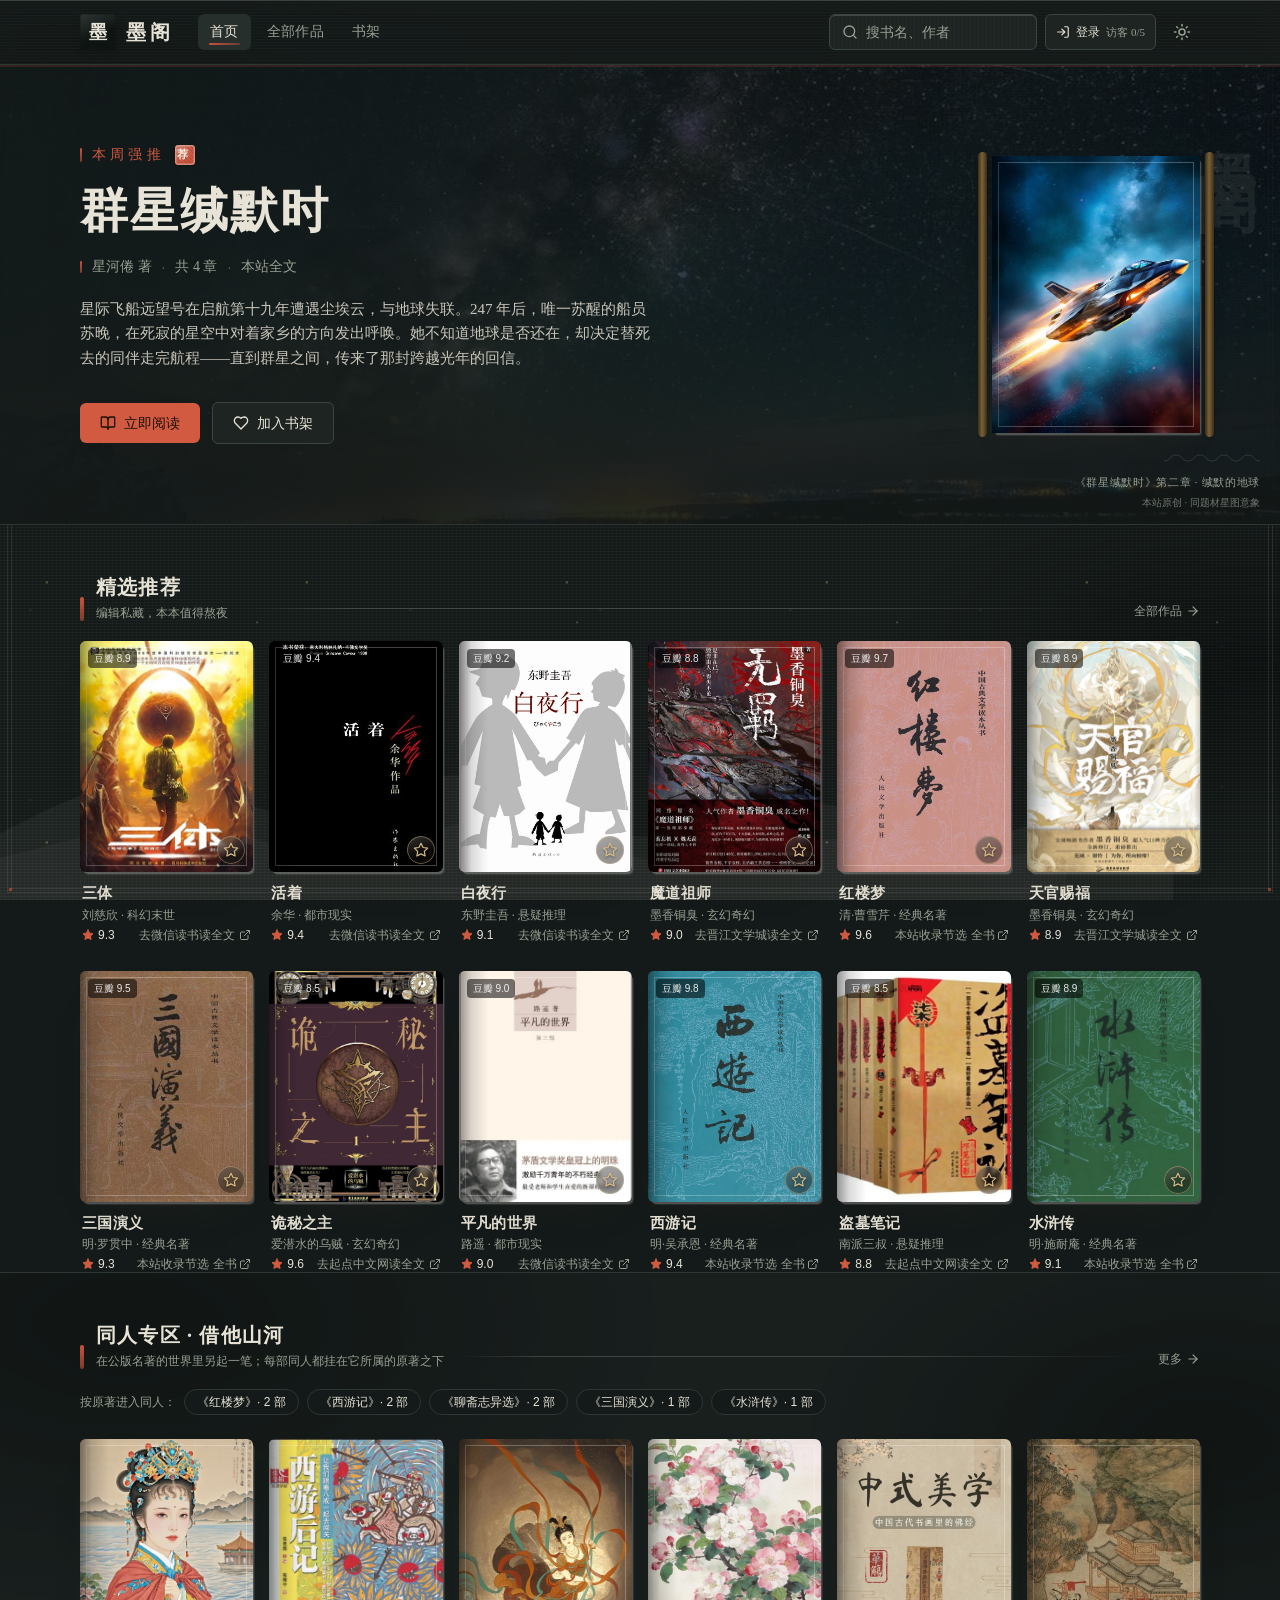
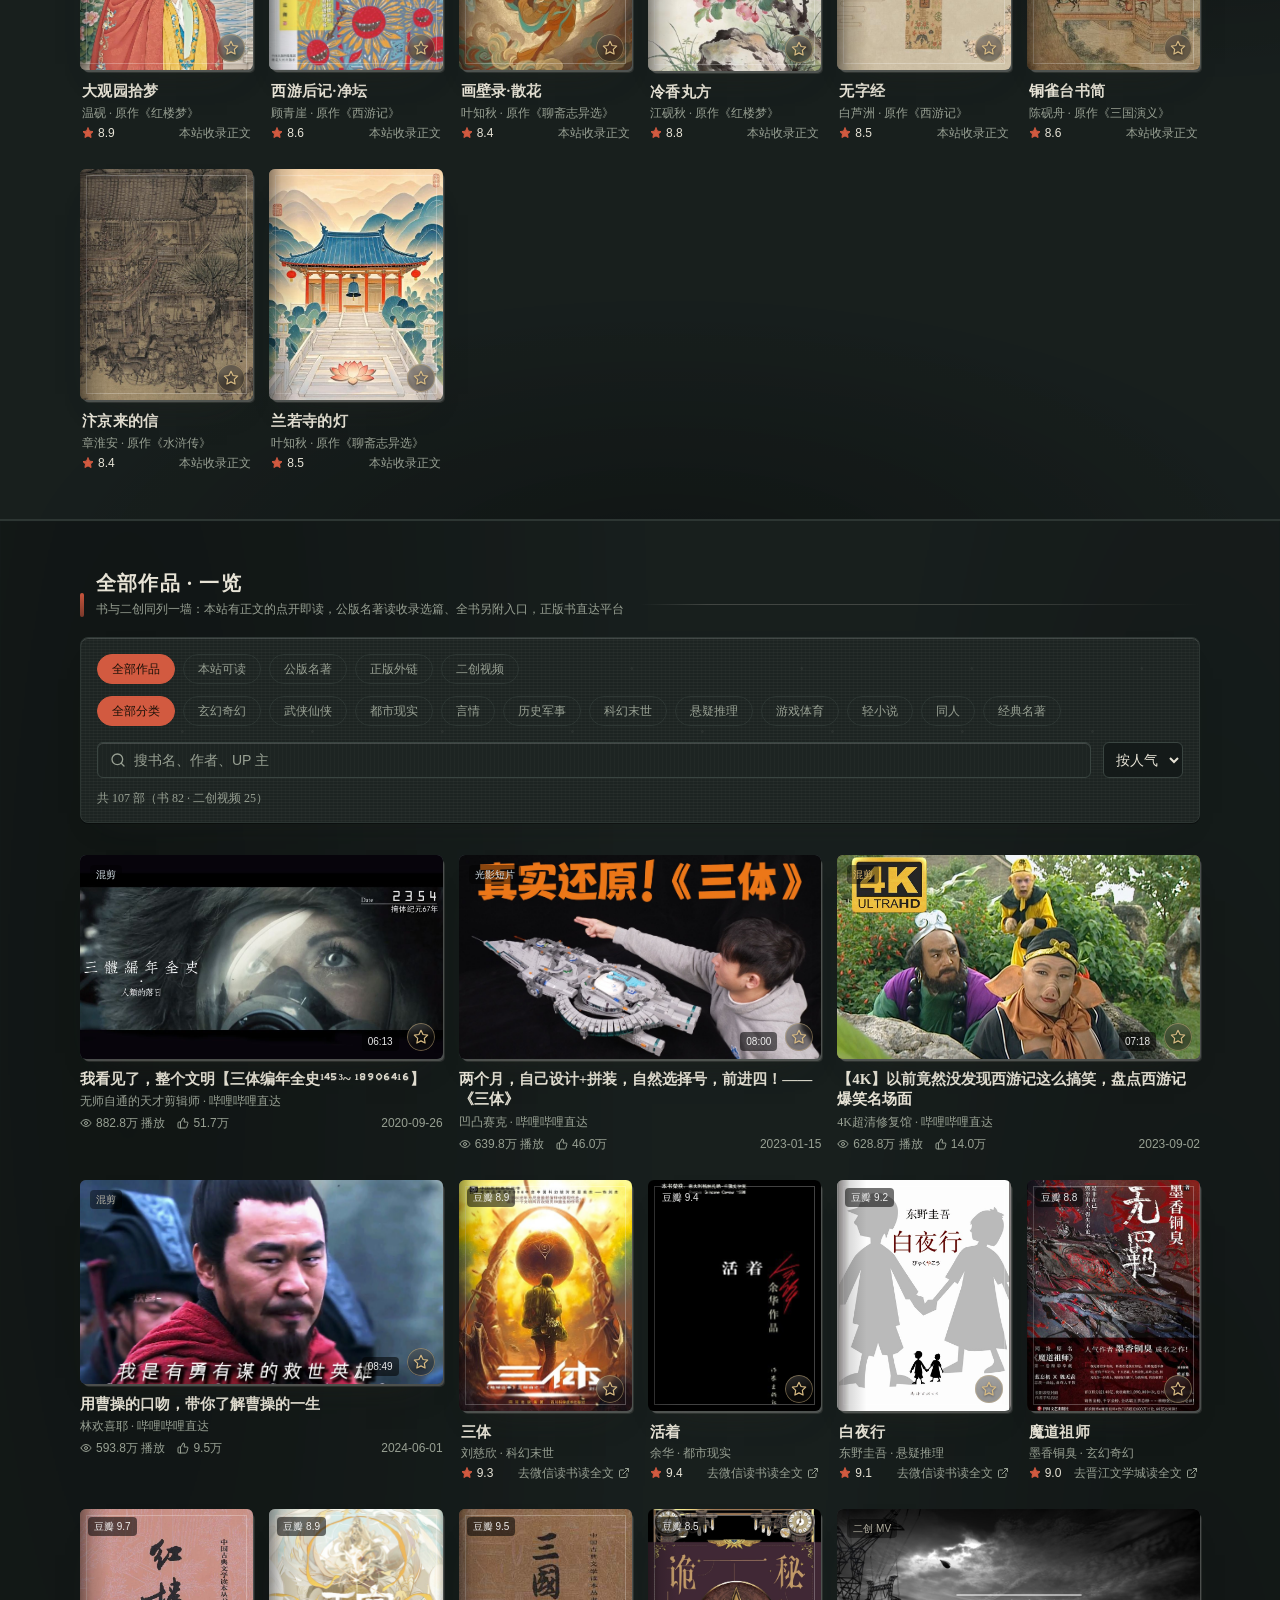
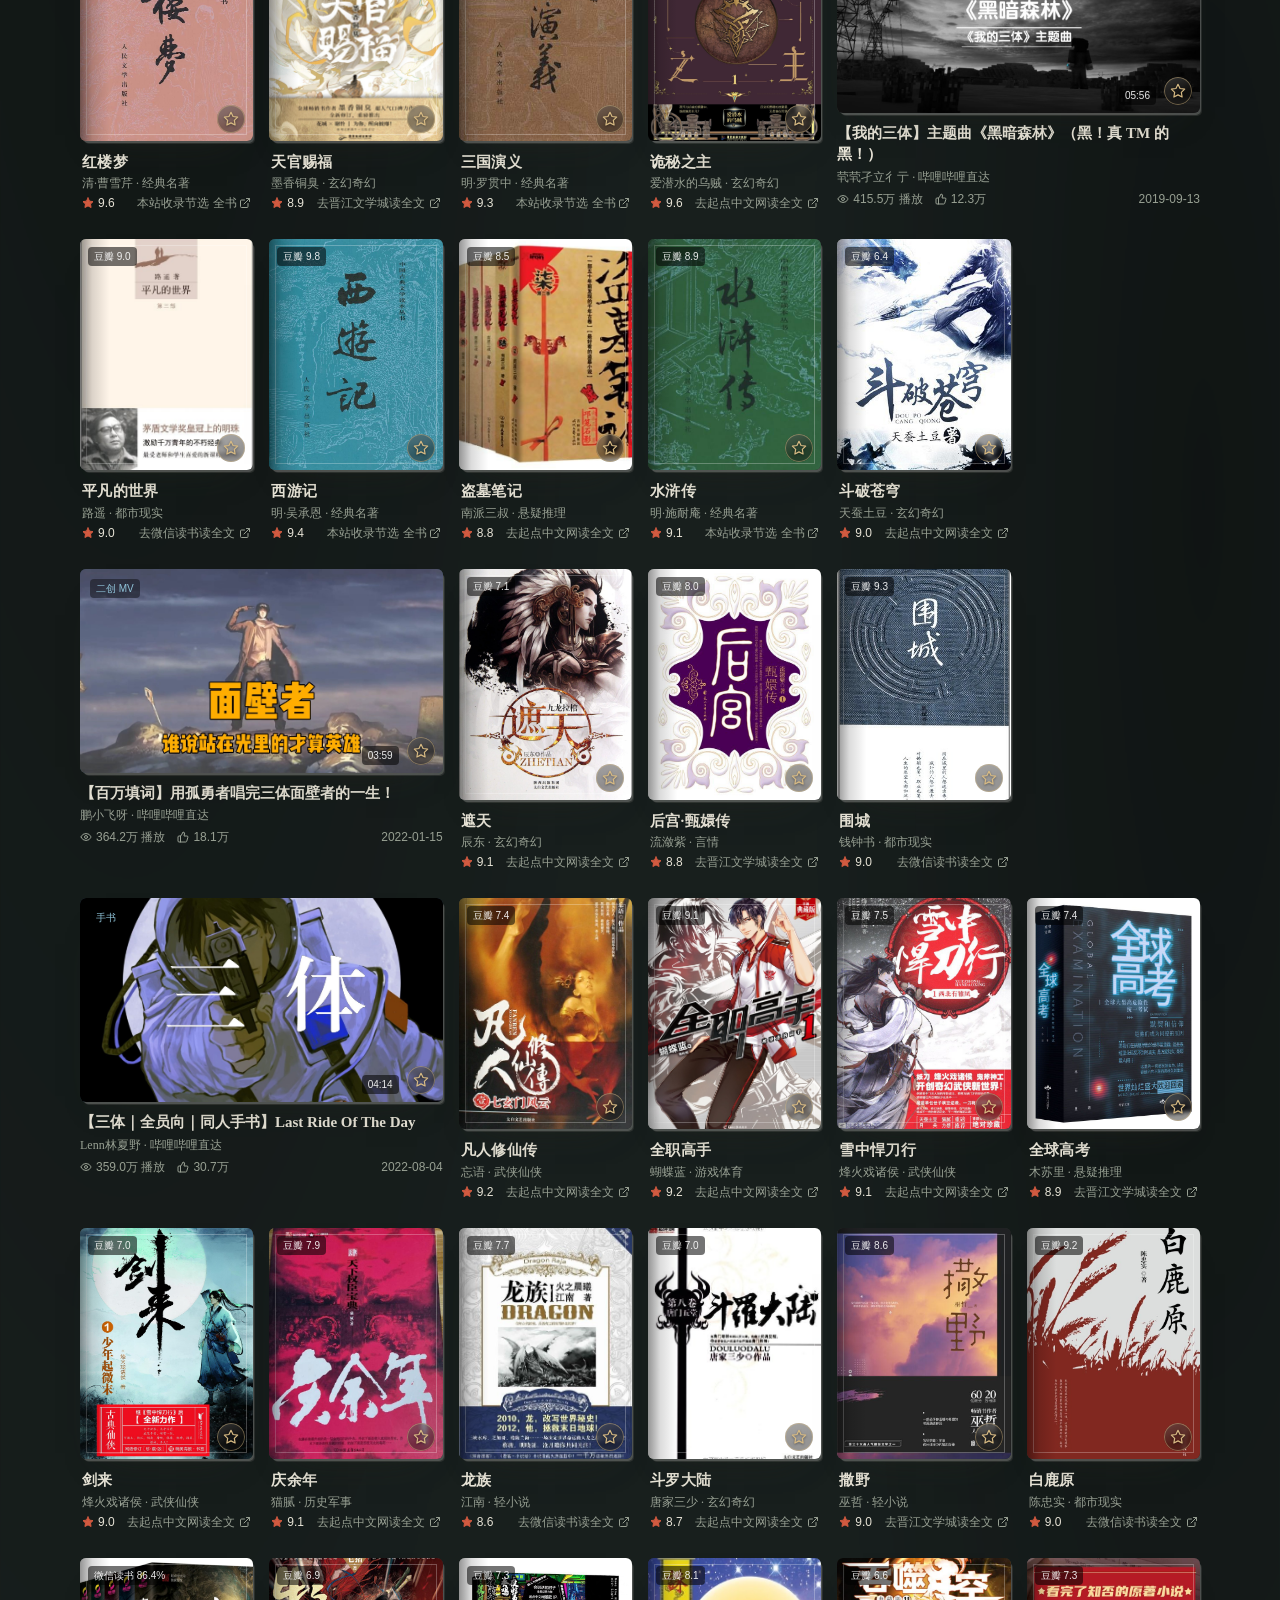
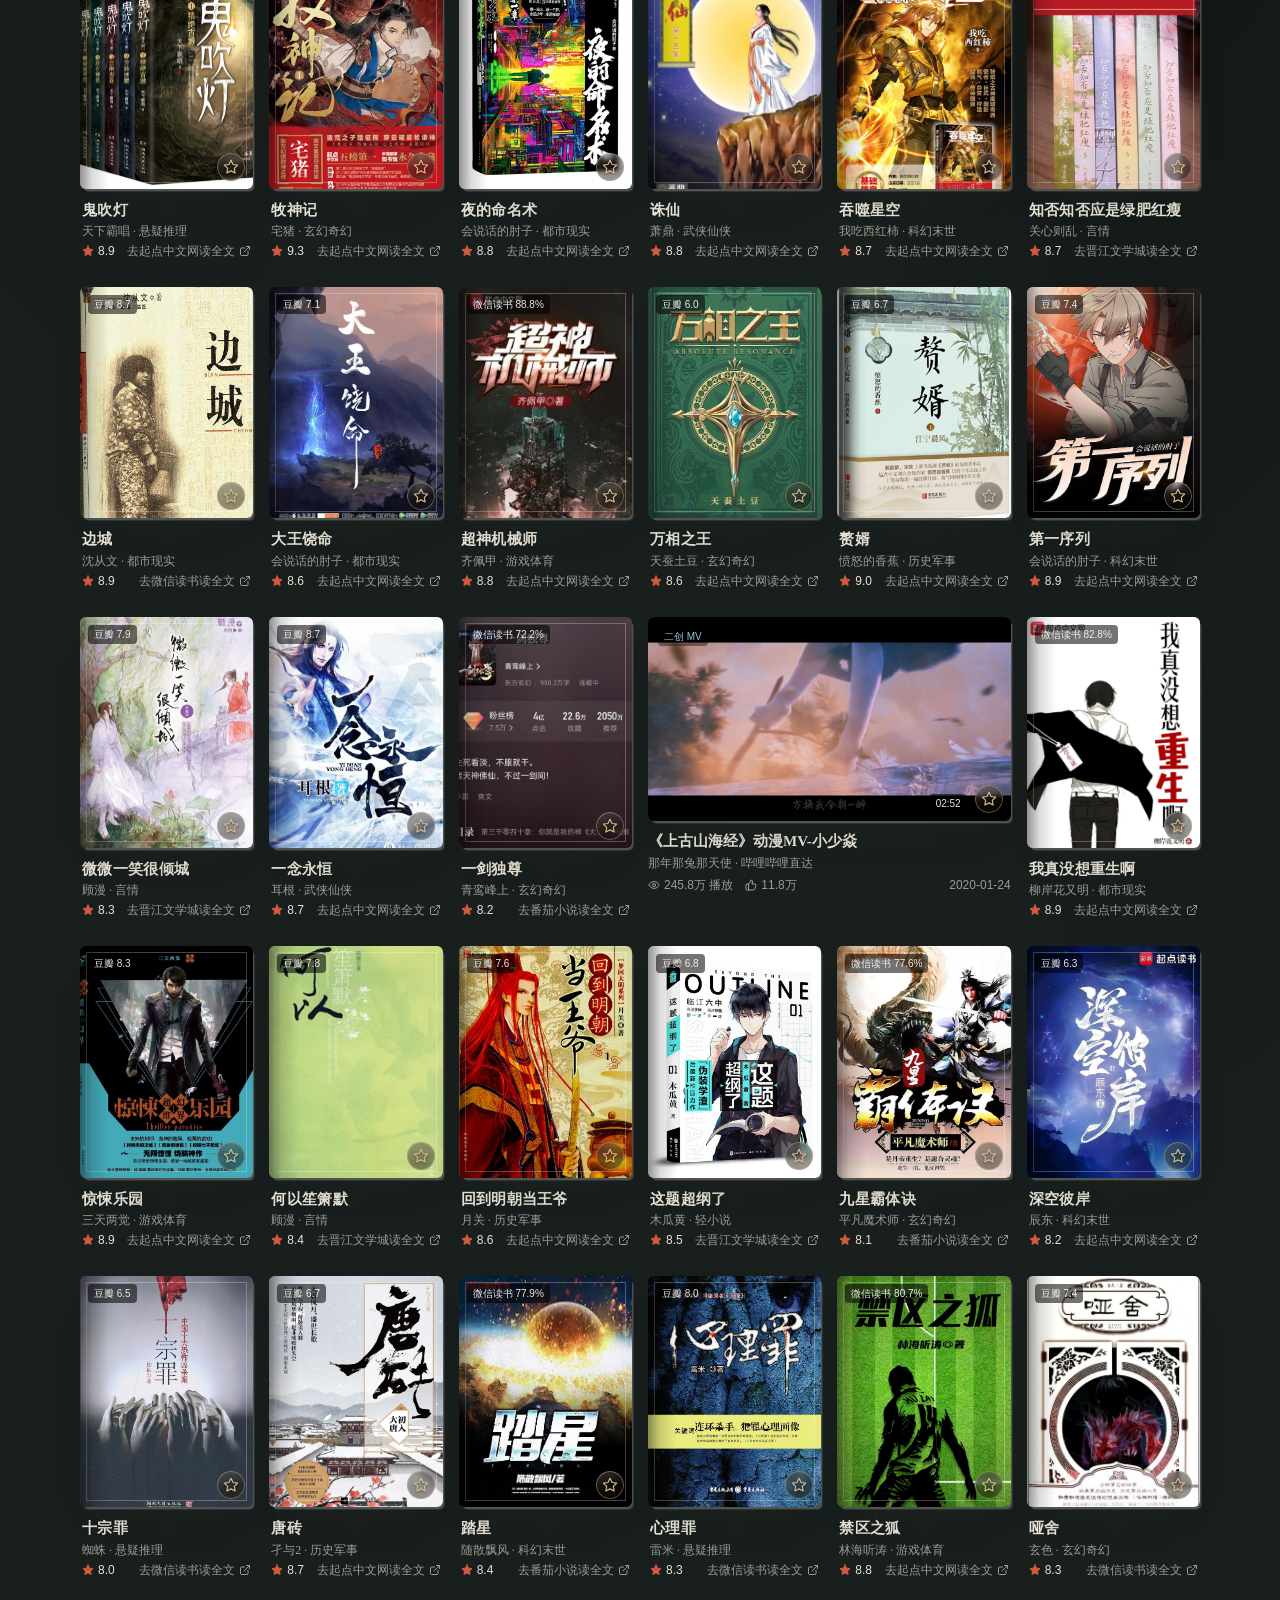
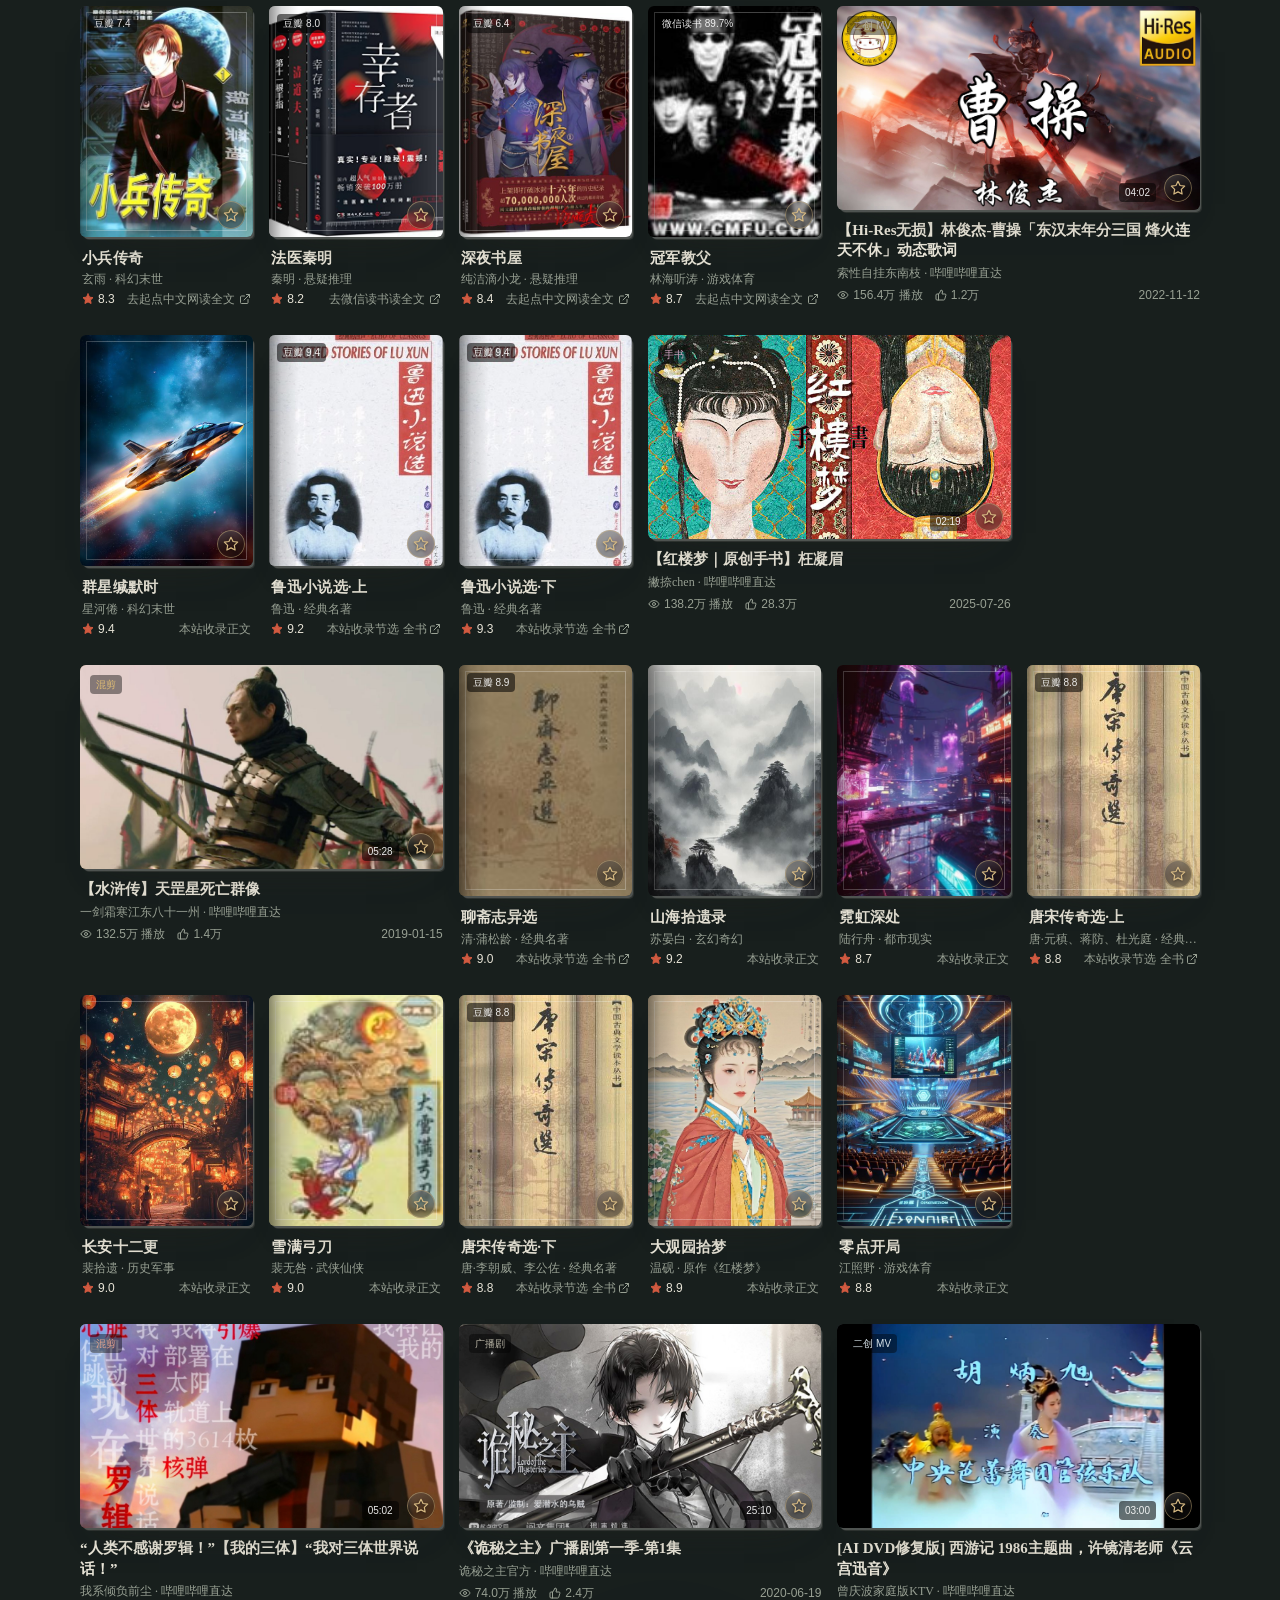
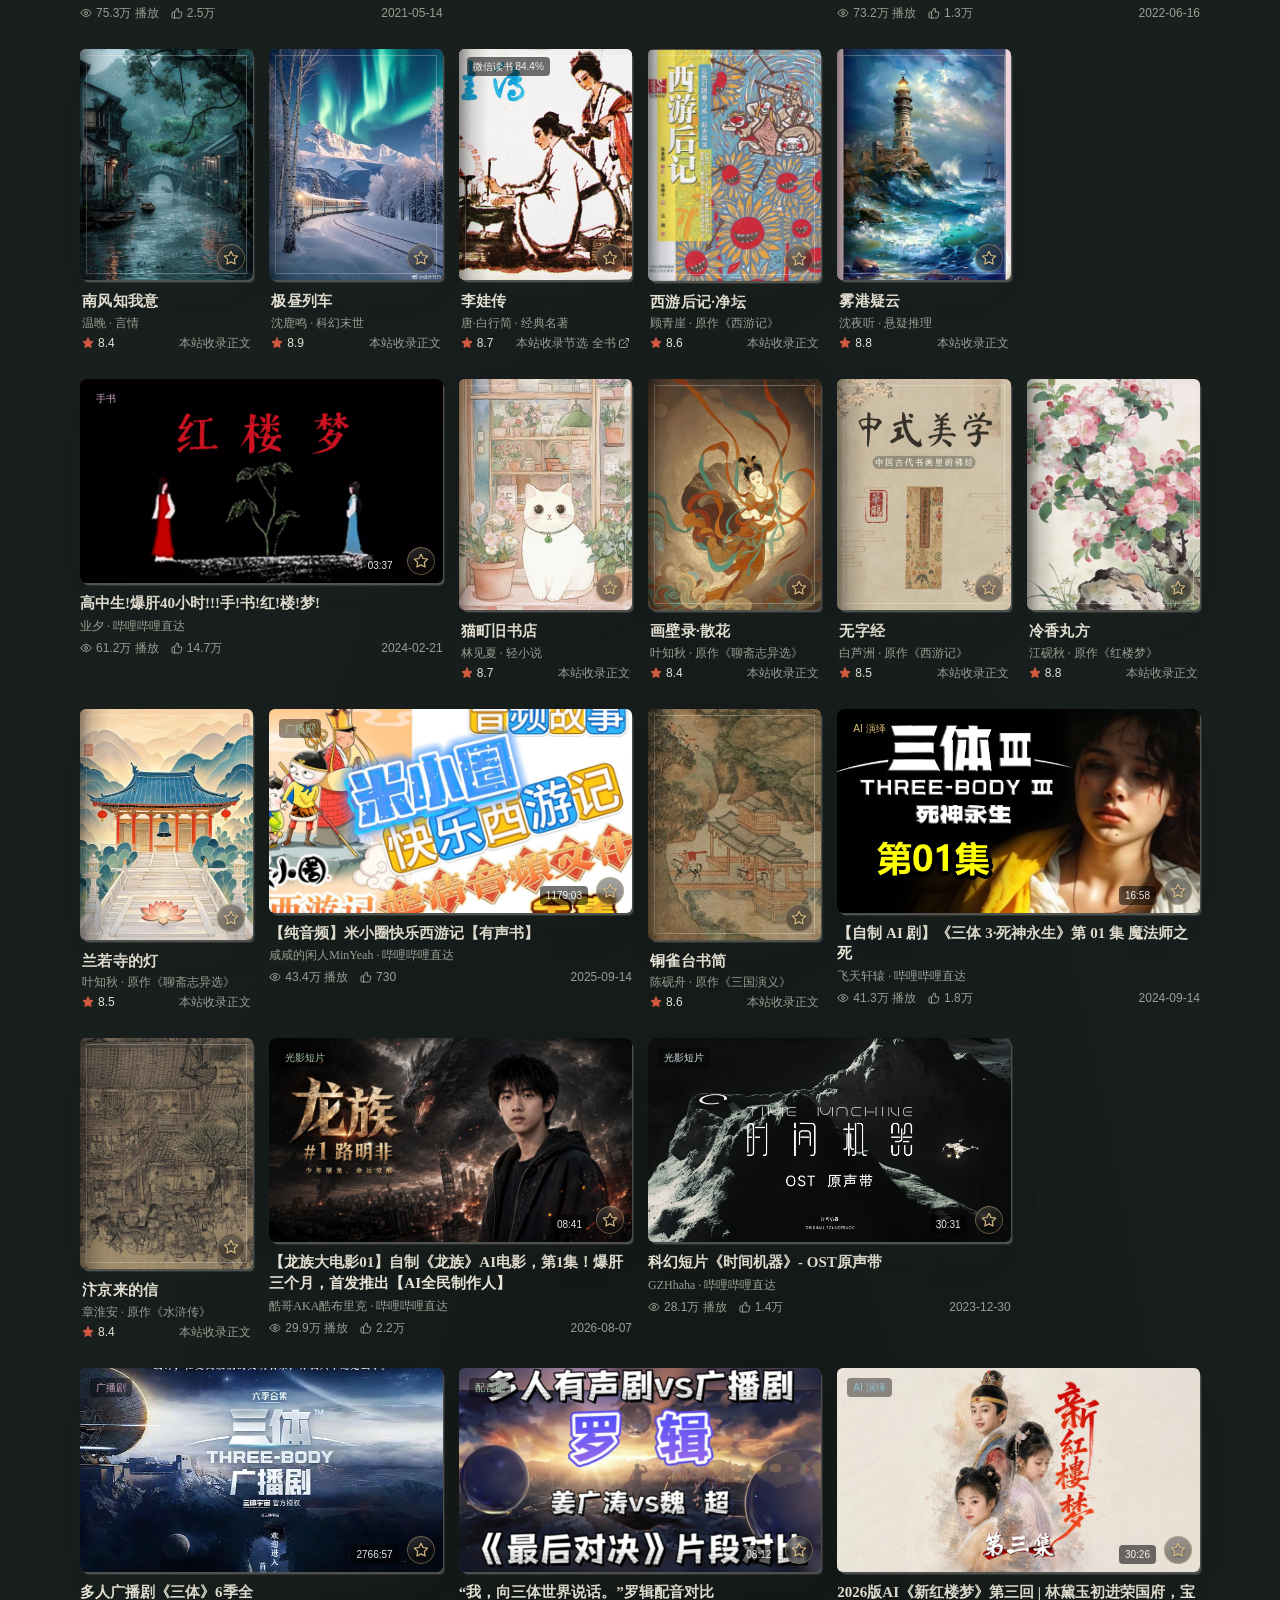
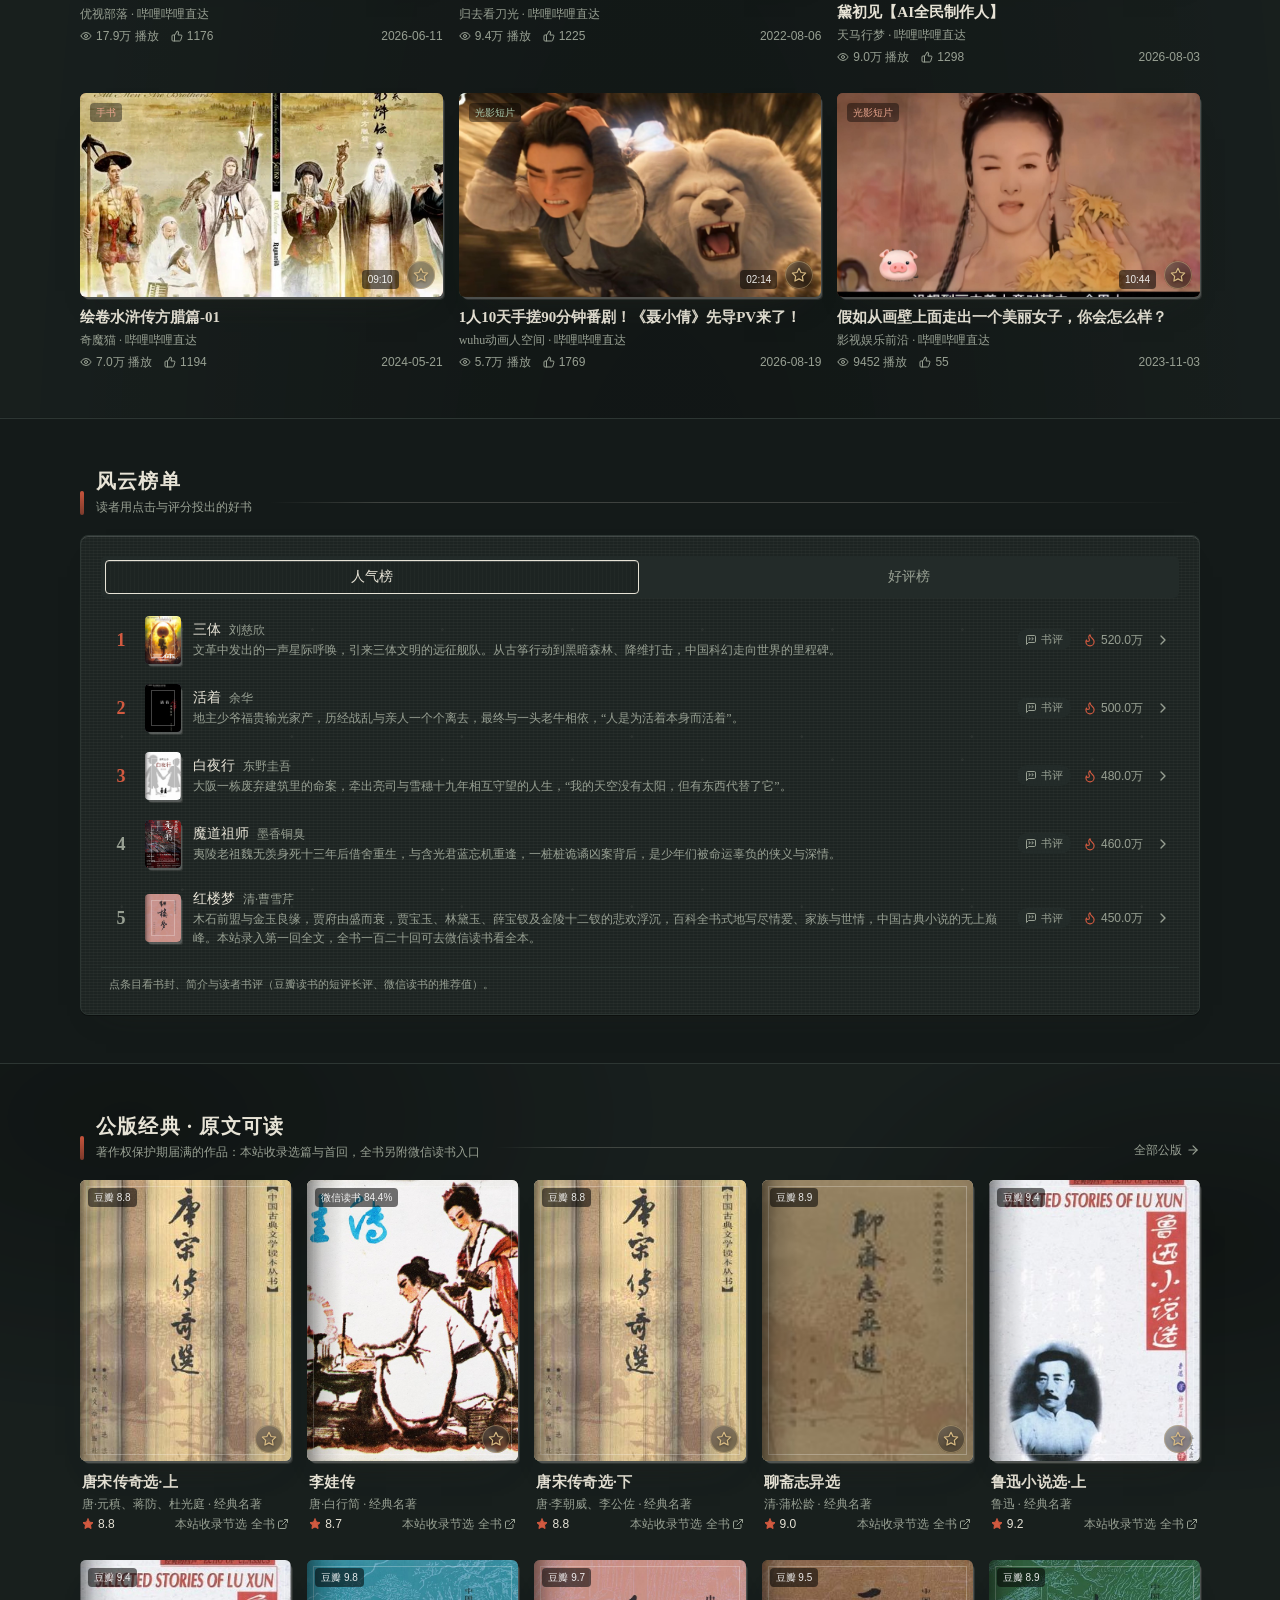
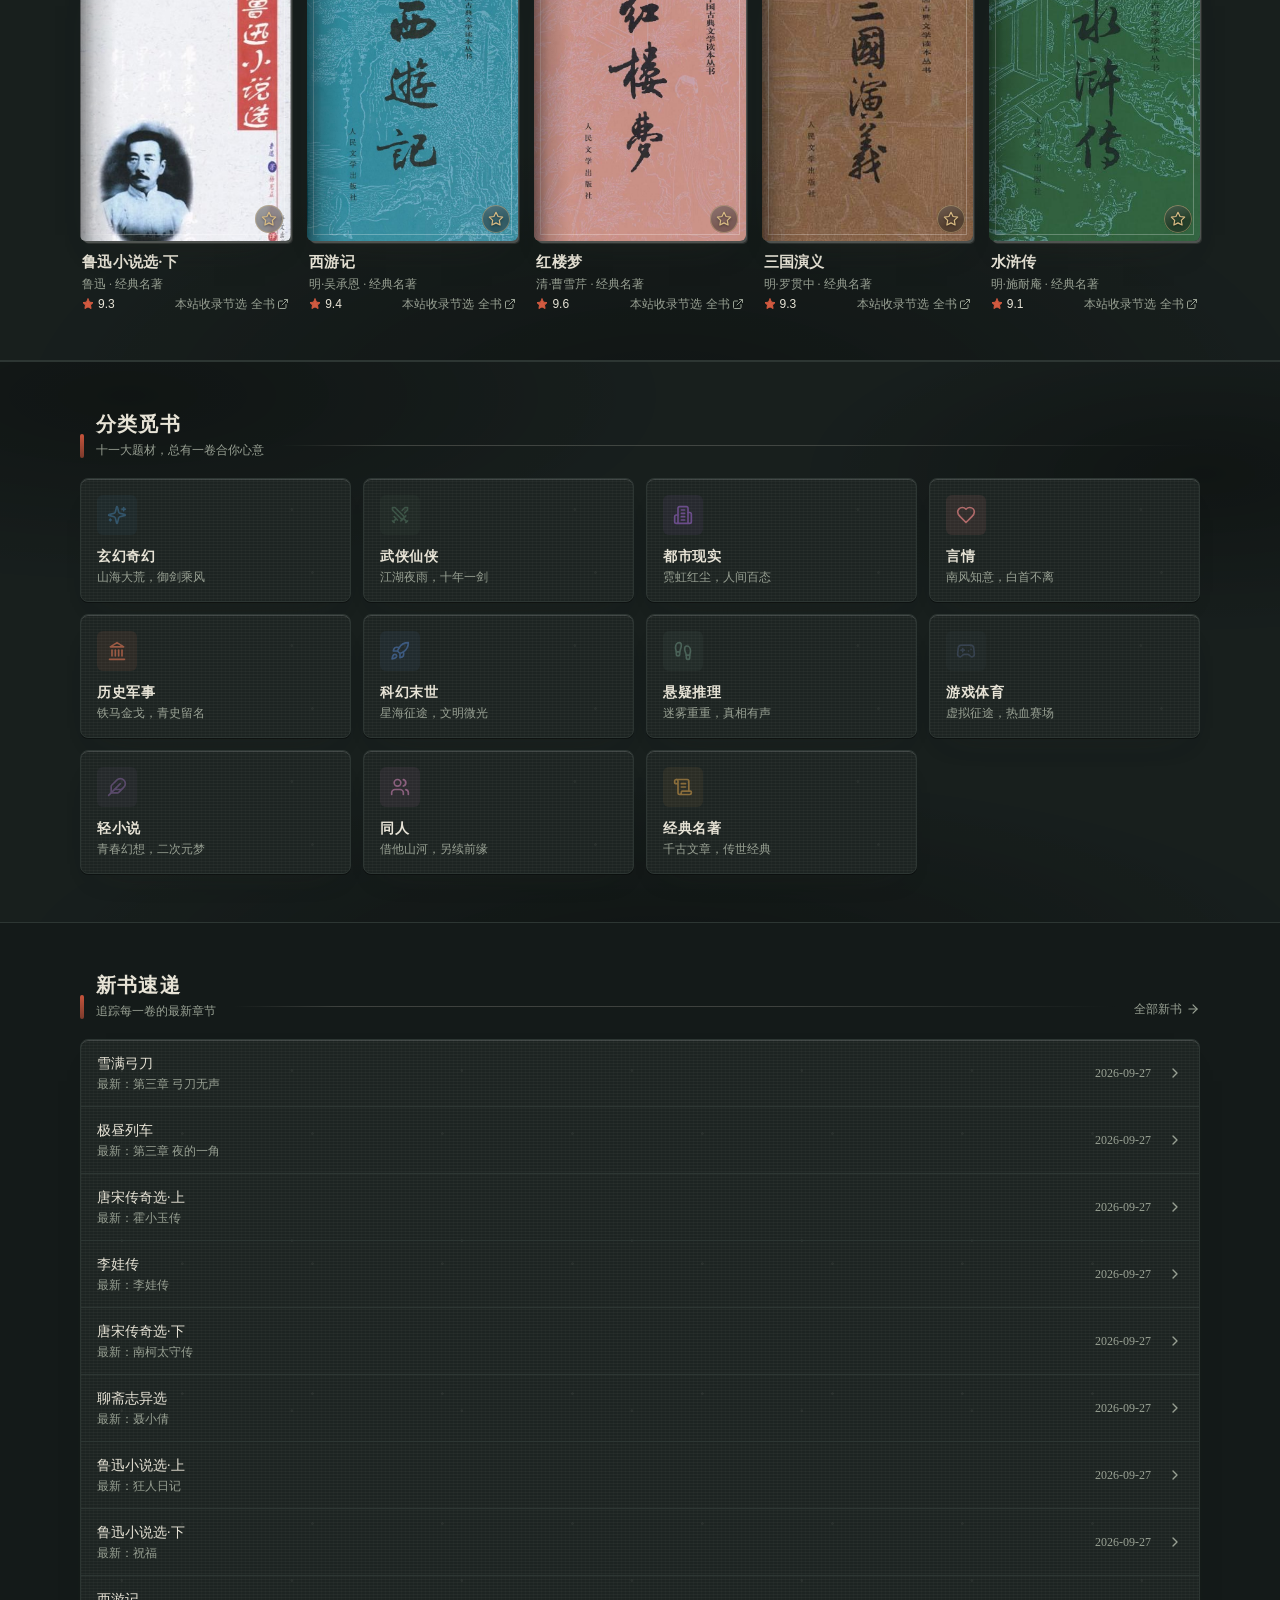
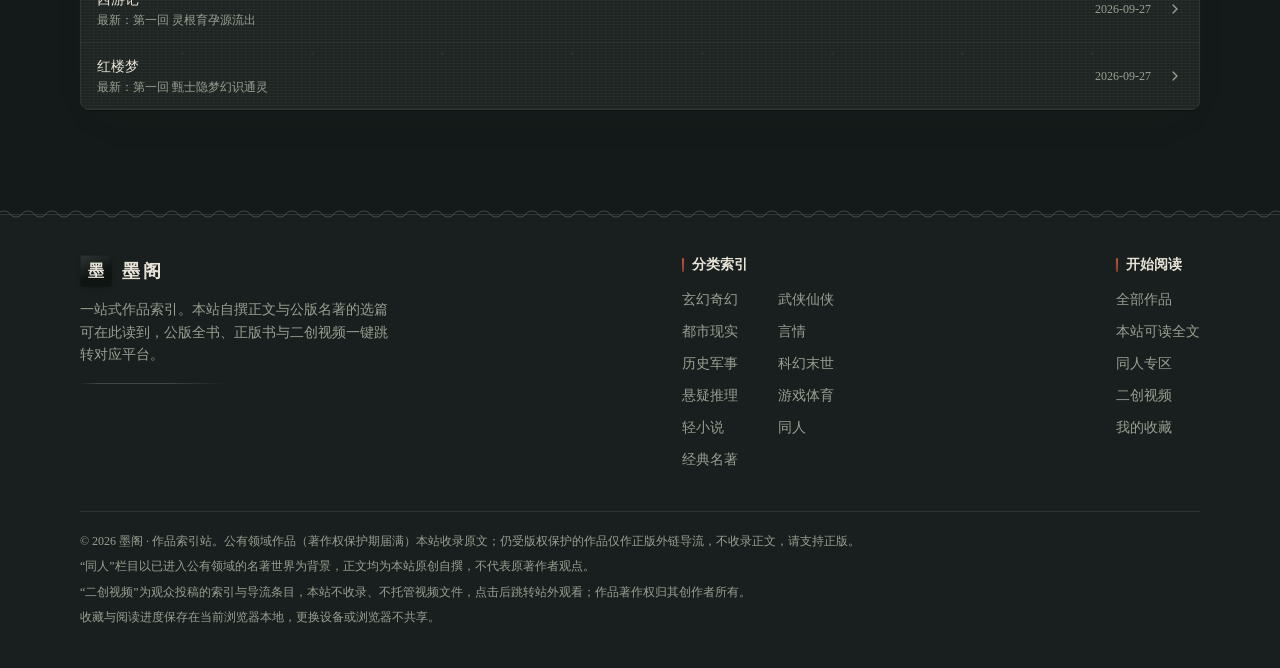
==== commit dcd55ce6: "deploy: 墨阁小说站 2026-09-29T00:02:17.797Z" ====
--- a/index.html
+++ b/index.html
@@ -8,7 +8,7 @@
       name="description"
       content="墨阁小说：玄幻、都市、言情、科幻、历史、悬疑，好书畅读，书架与阅读进度云端般随身保存。"
     />
-    <script type="module" crossorigin src="/assets/index-B-fDIEga.js"></script>
+    <script type="module" crossorigin src="/assets/index-Dn8vZUWD.js"></script>
     <link rel="stylesheet" crossorigin href="/assets/index-B6FsRM2Z.css">
   </head>
   <body>
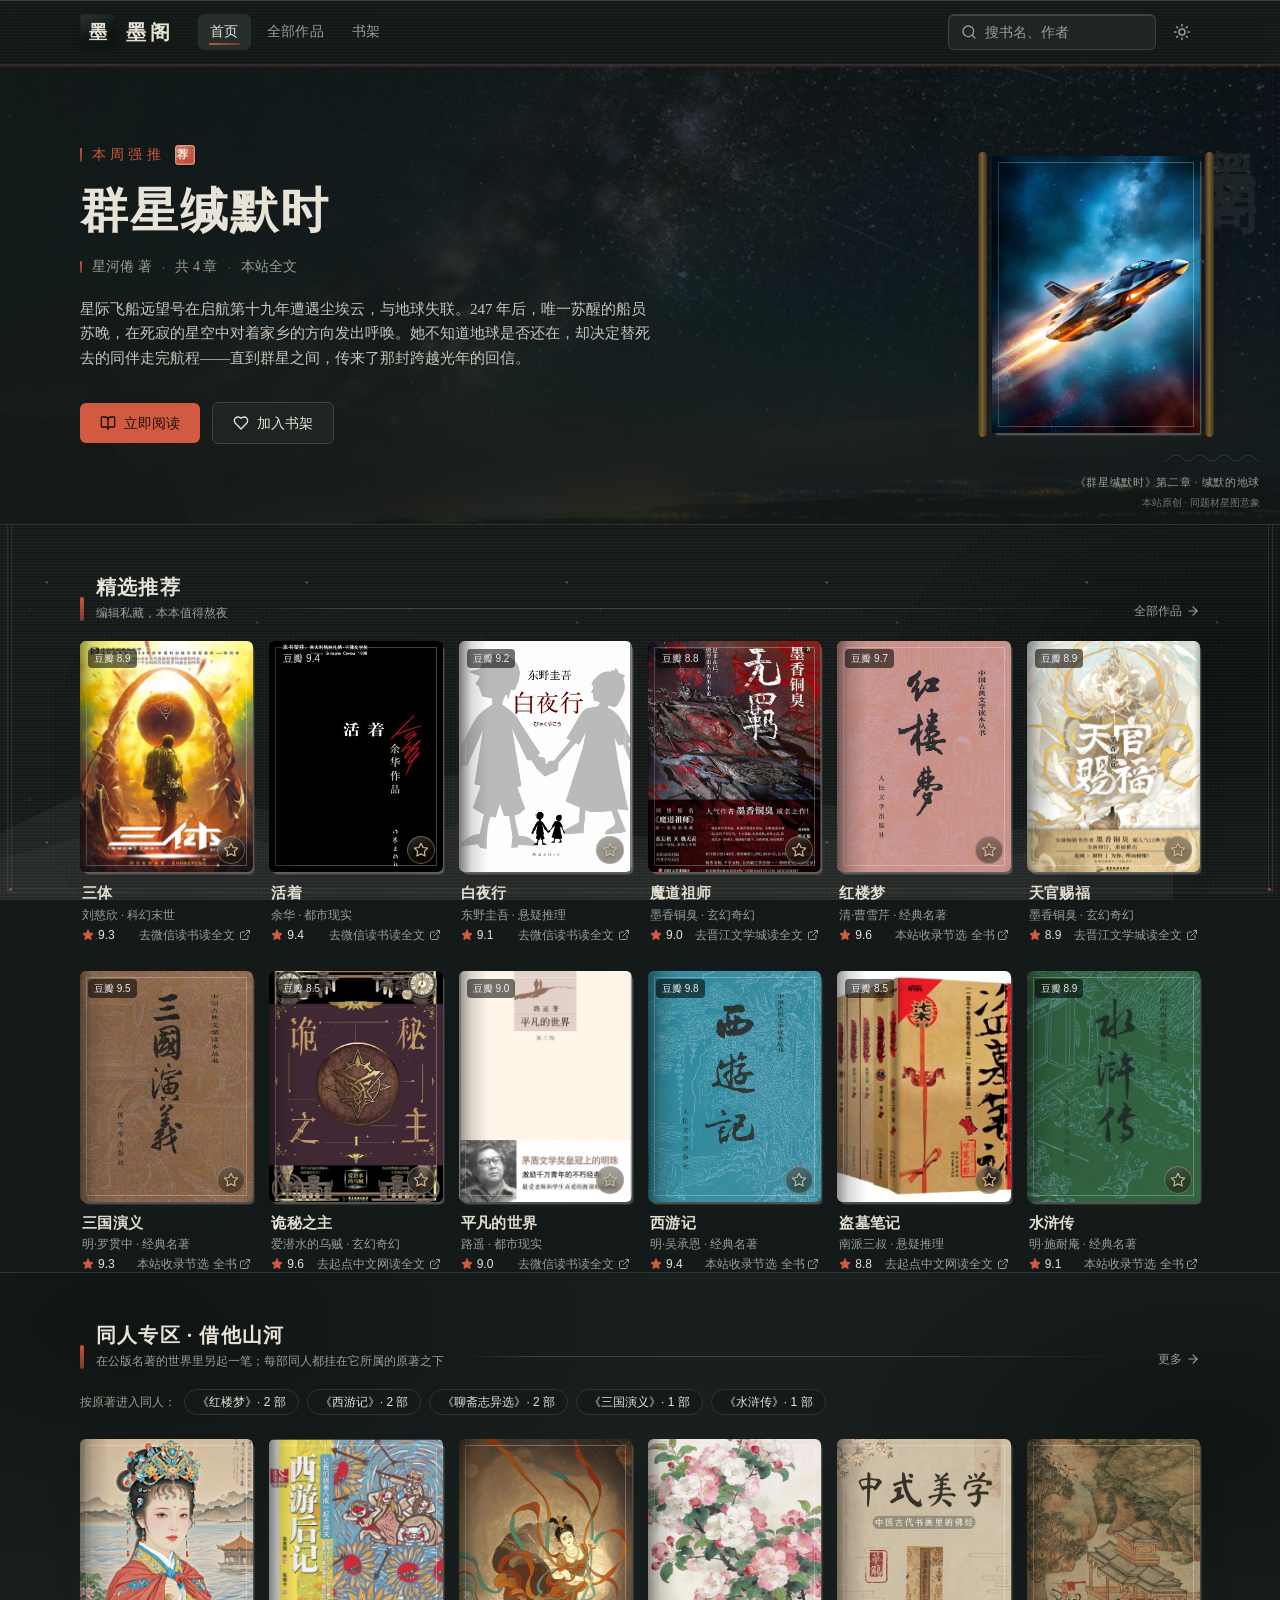
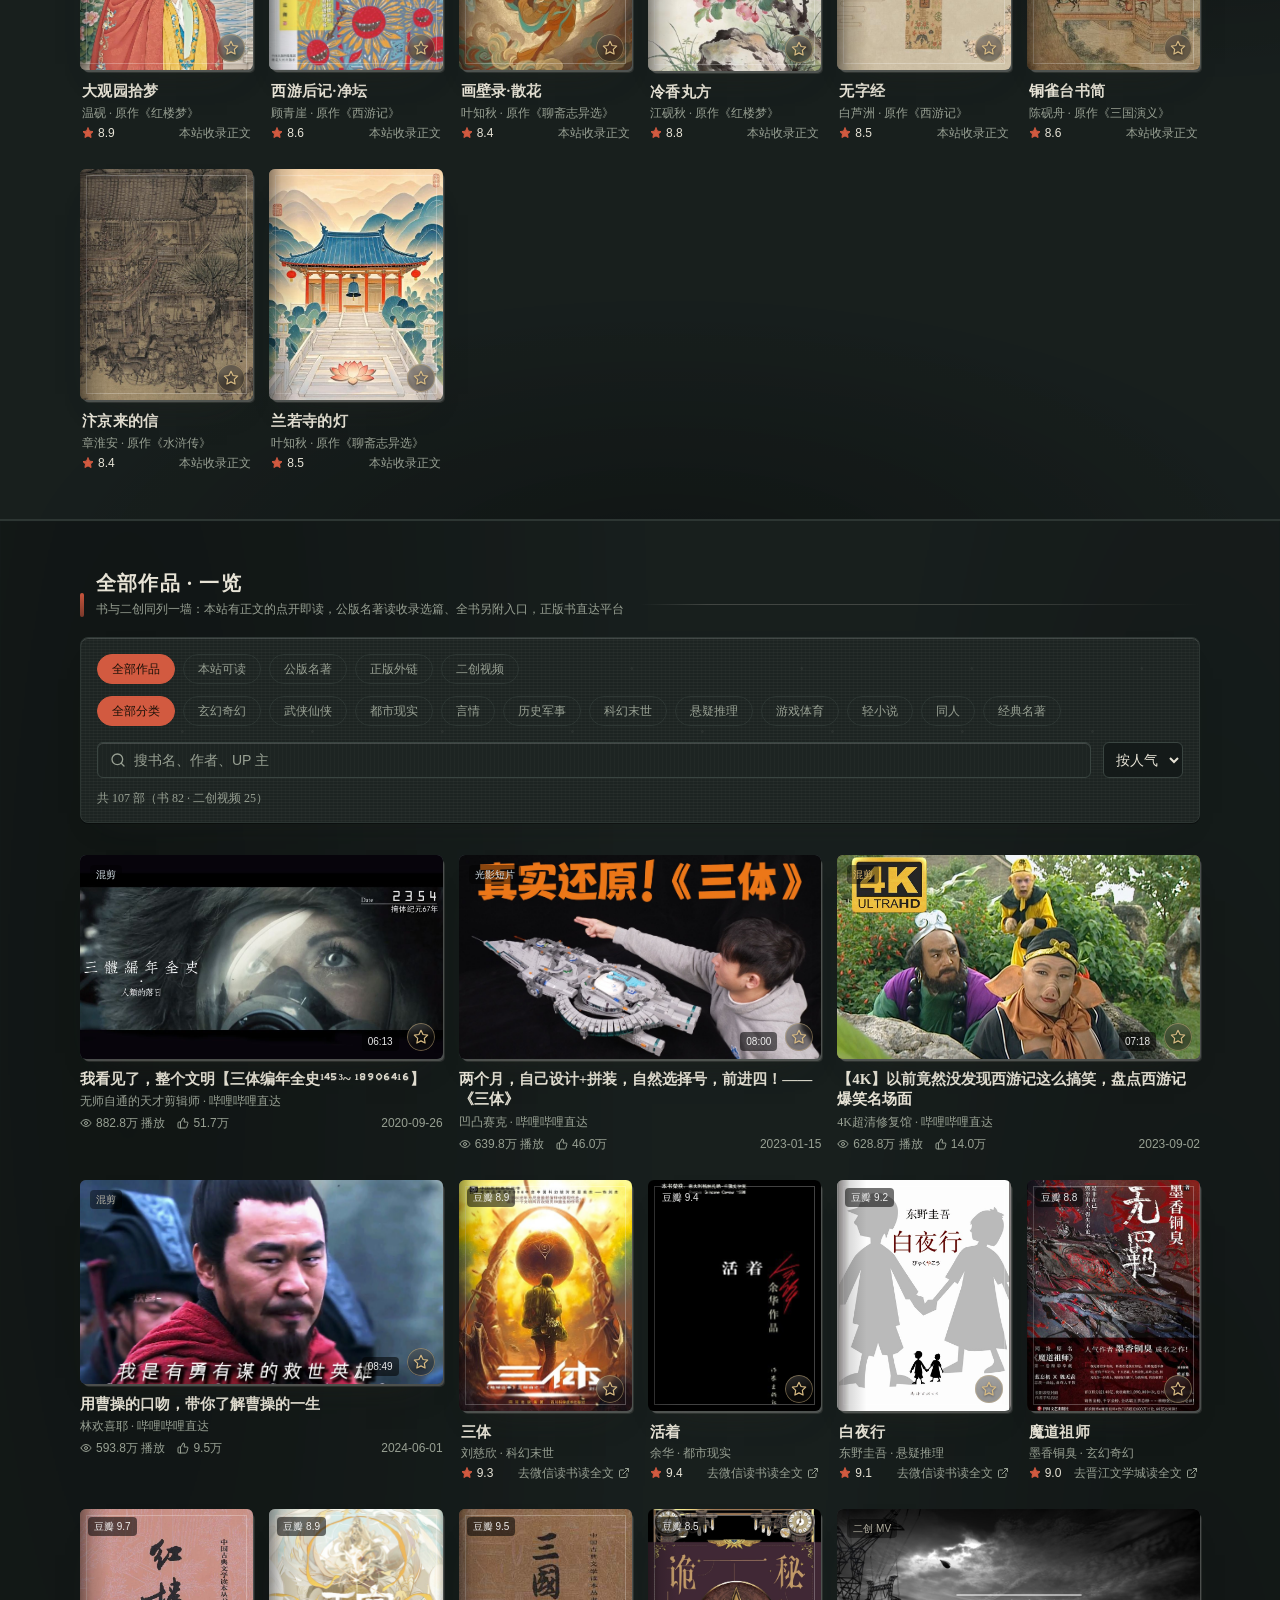
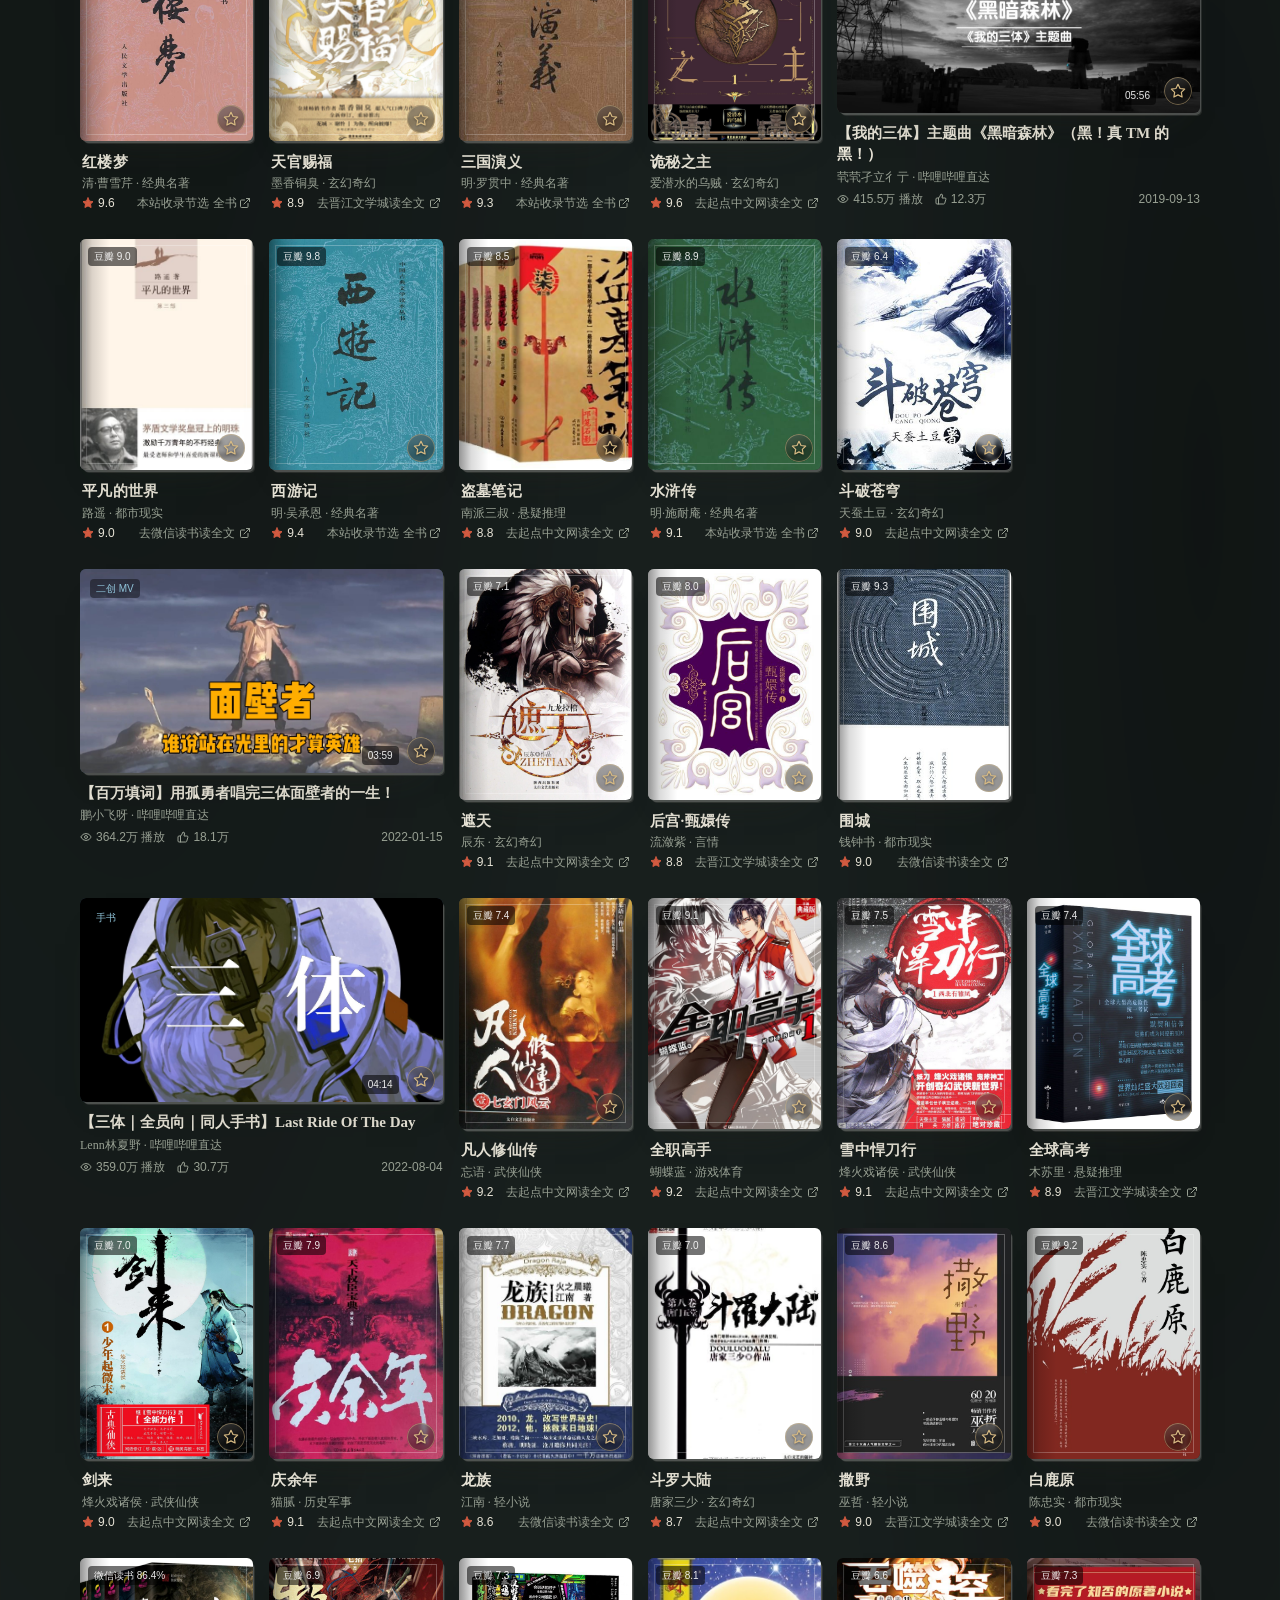
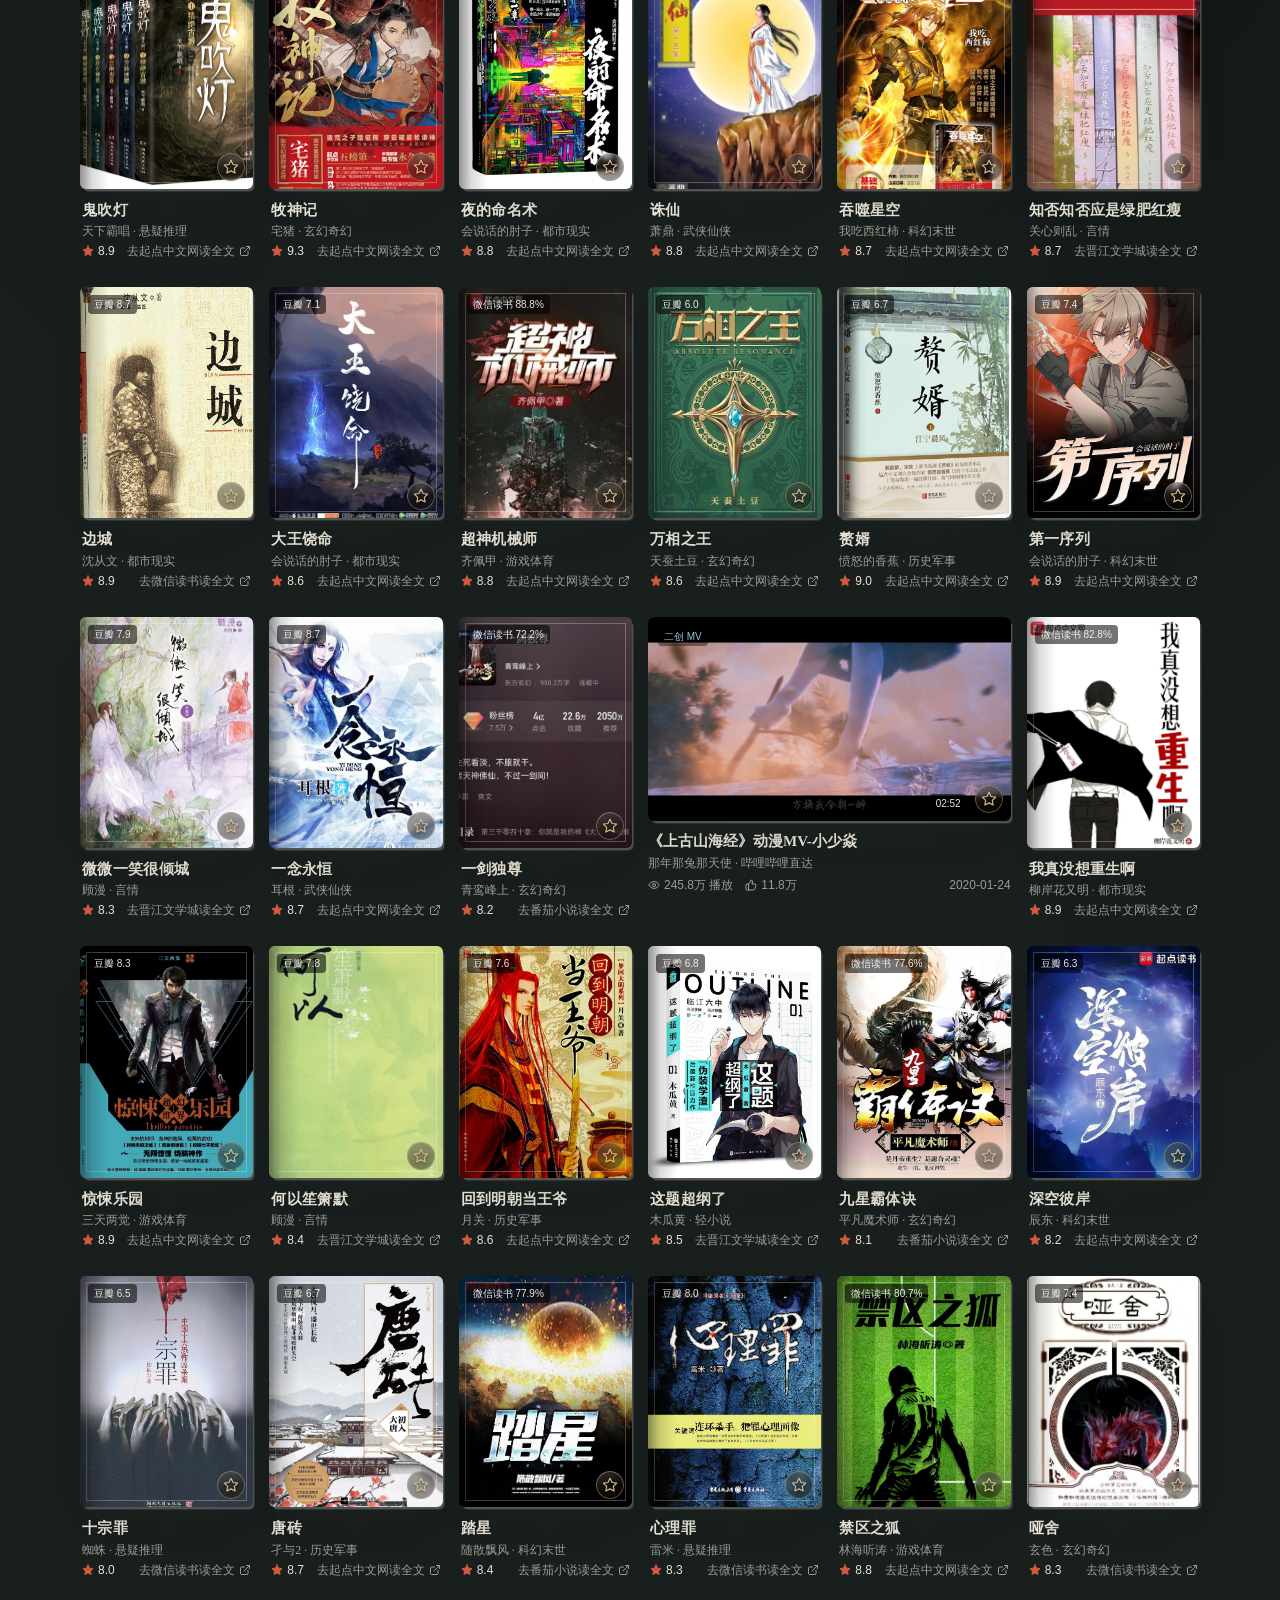
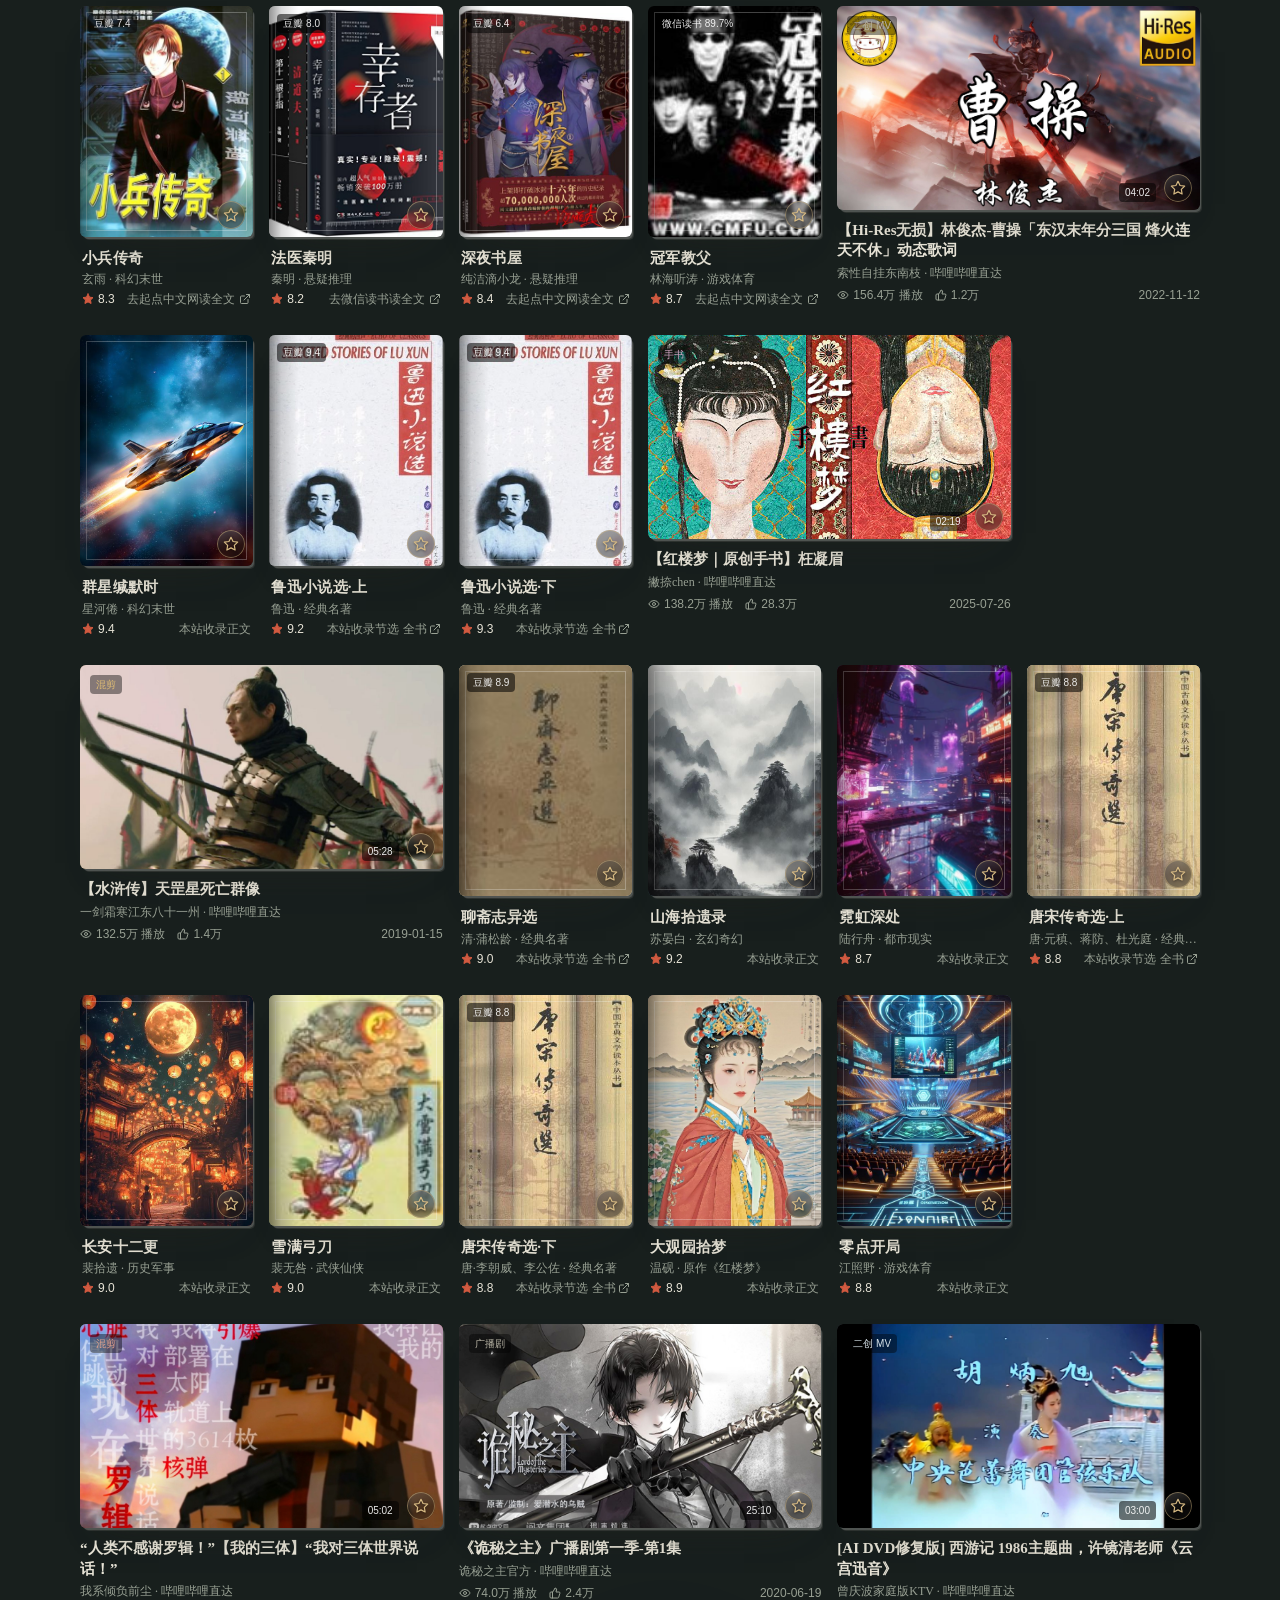
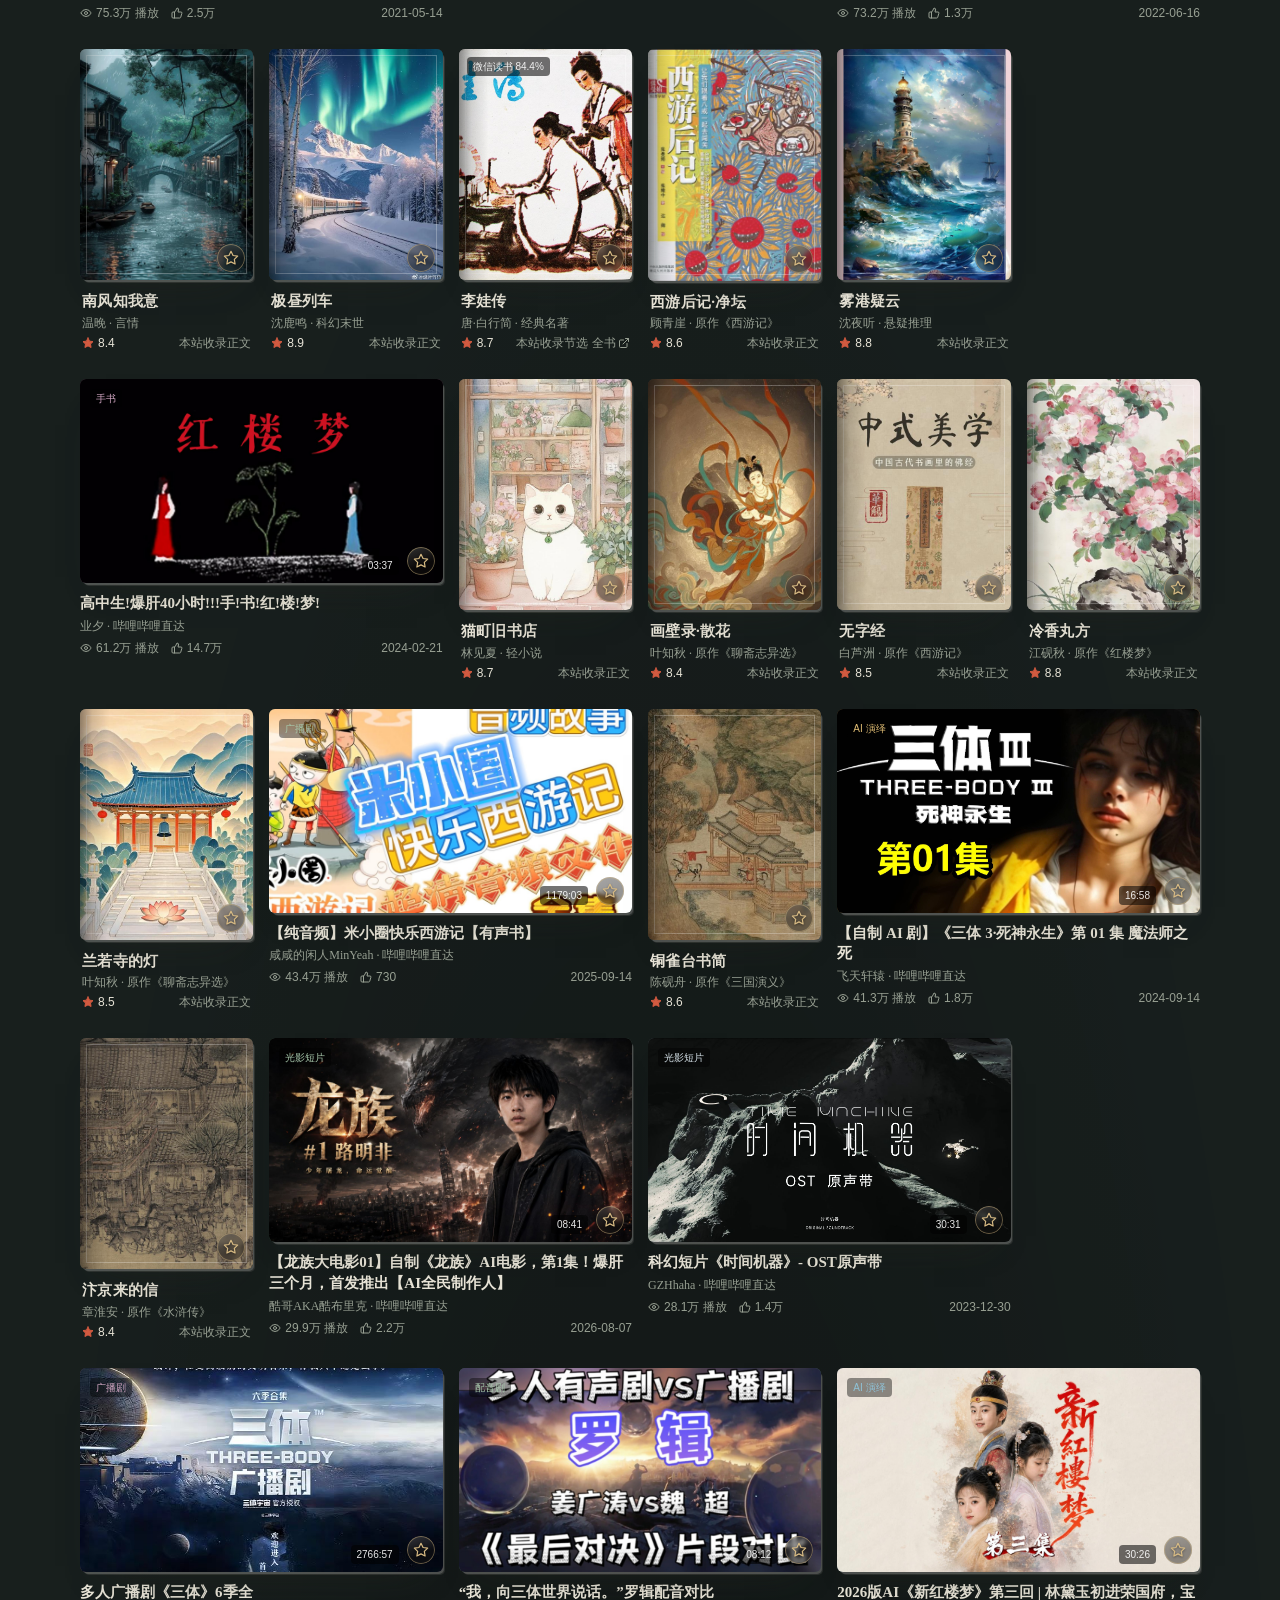
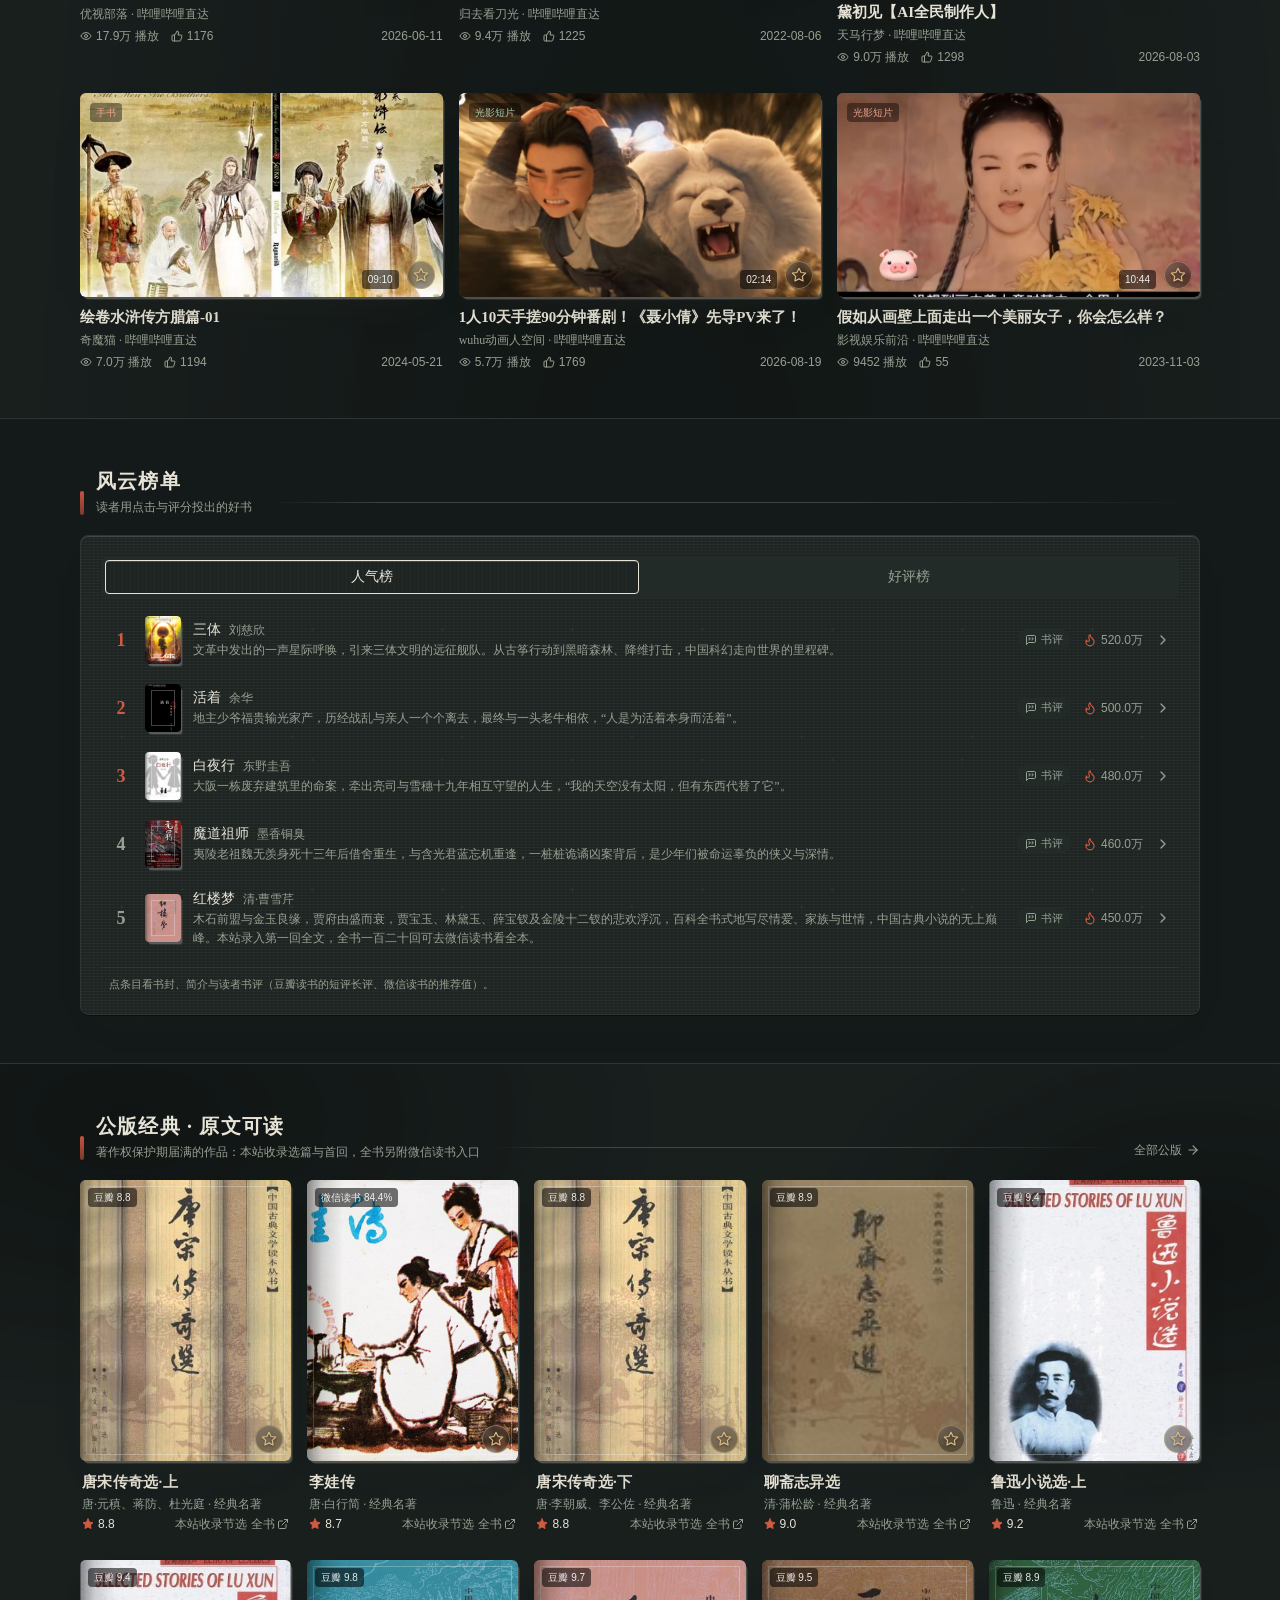
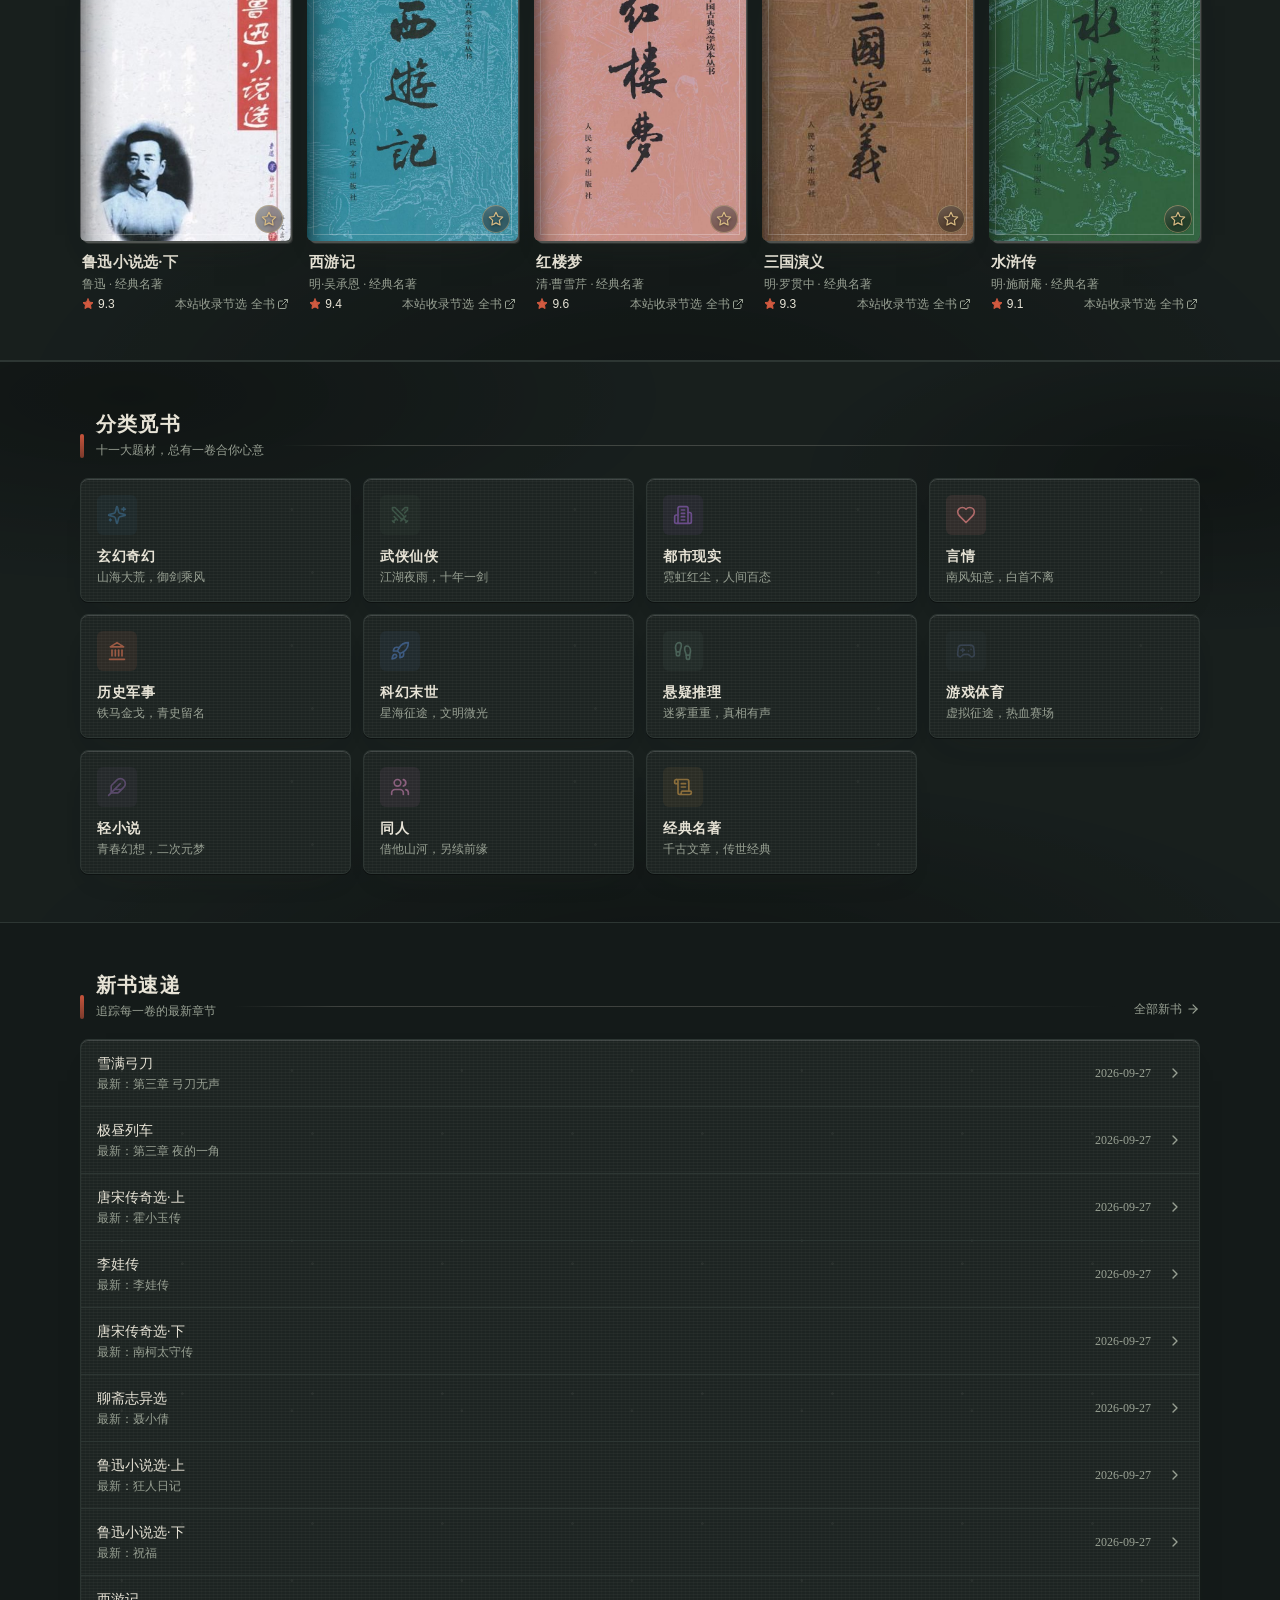
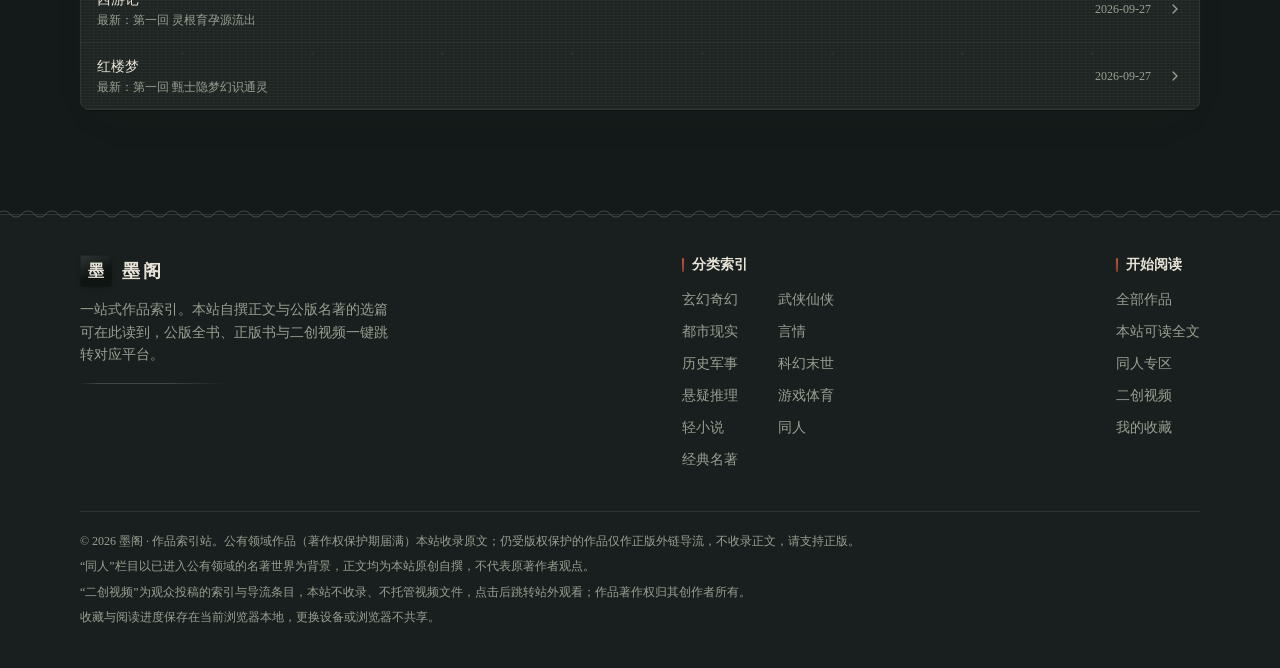
==== commit 80998fee: "deploy: 墨阁小说站 2026-09-29T05:32:38.570Z" ====
--- a/index.html
+++ b/index.html
@@ -8,8 +8,8 @@
       name="description"
       content="墨阁小说：玄幻、都市、言情、科幻、历史、悬疑，好书畅读，书架与阅读进度云端般随身保存。"
     />
-    <script type="module" crossorigin src="/assets/index-Dn8vZUWD.js"></script>
-    <link rel="stylesheet" crossorigin href="/assets/index-B6FsRM2Z.css">
+    <script type="module" crossorigin src="/assets/index-CrziBRmd.js"></script>
+    <link rel="stylesheet" crossorigin href="/assets/index-BSojiBUU.css">
   </head>
   <body>
     <div id="root"></div>
--- a/assets/index-BSojiBUU.css
+++ b/assets/index-BSojiBUU.css
@@ -0,0 +1 @@
+@import"https://miaoda.feishu.cn/fonts/css2?family=Noto+Sans+SC:wght@400;500;700;900&family=Noto+Serif+SC:wght@500;600;700;900&display=swap";/*! tailwindcss v4.3.3 | MIT License | https://tailwindcss.com */@layer properties{@supports (((-webkit-hyphens:none)) and (not (margin-trim:inline))) or ((-moz-orient:inline) and (not (color:rgb(from red r g b)))){*,:before,:after,::backdrop{--tw-translate-x:0;--tw-translate-y:0;--tw-translate-z:0;--tw-scale-x:1;--tw-scale-y:1;--tw-scale-z:1;--tw-rotate-x:initial;--tw-rotate-y:initial;--tw-rotate-z:initial;--tw-skew-x:initial;--tw-skew-y:initial;--tw-pan-x:initial;--tw-pan-y:initial;--tw-pinch-zoom:initial;--tw-scroll-snap-strictness:proximity;--tw-space-y-reverse:0;--tw-space-x-reverse:0;--tw-divide-x-reverse:0;--tw-border-style:solid;--tw-divide-y-reverse:0;--tw-leading:initial;--tw-font-weight:initial;--tw-tracking:initial;--tw-ordinal:initial;--tw-slashed-zero:initial;--tw-numeric-figure:initial;--tw-numeric-spacing:initial;--tw-numeric-fraction:initial;--tw-shadow:0 0 #0000;--tw-shadow-color:initial;--tw-shadow-alpha:100%;--tw-inset-shadow:0 0 #0000;--tw-inset-shadow-color:initial;--tw-inset-shadow-alpha:100%;--tw-ring-color:initial;--tw-ring-shadow:0 0 #0000;--tw-inset-ring-color:initial;--tw-inset-ring-shadow:0 0 #0000;--tw-ring-inset:initial;--tw-ring-offset-width:0px;--tw-ring-offset-color:#fff;--tw-ring-offset-shadow:0 0 #0000;--tw-outline-style:solid;--tw-blur:initial;--tw-brightness:initial;--tw-contrast:initial;--tw-grayscale:initial;--tw-hue-rotate:initial;--tw-invert:initial;--tw-opacity:initial;--tw-saturate:initial;--tw-sepia:initial;--tw-drop-shadow:initial;--tw-drop-shadow-color:initial;--tw-drop-shadow-alpha:100%;--tw-drop-shadow-size:initial;--tw-backdrop-blur:initial;--tw-backdrop-brightness:initial;--tw-backdrop-contrast:initial;--tw-backdrop-grayscale:initial;--tw-backdrop-hue-rotate:initial;--tw-backdrop-invert:initial;--tw-backdrop-opacity:initial;--tw-backdrop-saturate:initial;--tw-backdrop-sepia:initial;--tw-duration:initial;--tw-ease:initial;--tw-contain-size:initial;--tw-contain-layout:initial;--tw-contain-paint:initial;--tw-contain-style:initial;--tw-text-shadow-color:initial;--tw-text-shadow-alpha:100%}}}@layer theme{:root,:host{--font-sans:"Noto Sans SC", "PingFang SC", "Microsoft YaHei", sans-serif;--font-mono:ui-monospace, SFMono-Regular, Menlo, Monaco, Consolas, "Liberation Mono", "Courier New", monospace;--color-red-500:oklch(63.7% .237 25.331);--color-black:#000;--color-white:#fff;--spacing:.25rem;--container-xs:20rem;--container-sm:24rem;--container-md:28rem;--container-xl:36rem;--container-2xl:42rem;--container-3xl:48rem;--container-6xl:72rem;--text-xs:.75rem;--text-xs--line-height:calc(1 / .75);--text-sm:.875rem;--text-sm--line-height:calc(1.25 / .875);--text-base:1rem;--text-base--line-height: 1.5 ;--text-lg:1.125rem;--text-lg--line-height:calc(1.75 / 1.125);--text-xl:1.25rem;--text-xl--line-height:calc(1.75 / 1.25);--text-2xl:1.5rem;--text-2xl--line-height:calc(2 / 1.5);--text-3xl:1.875rem;--text-3xl--line-height: 1.2 ;--text-4xl:2.25rem;--text-4xl--line-height:calc(2.5 / 2.25);--text-5xl:3rem;--text-5xl--line-height:1;--text-6xl:3.75rem;--text-6xl--line-height:1;--font-weight-normal:400;--font-weight-medium:500;--font-weight-bold:700;--font-weight-black:900;--tracking-wide:.025em;--tracking-widest:.1em;--leading-tight:1.25;--leading-snug:1.375;--leading-relaxed:1.625;--radius-sm:.25rem;--radius-md:.375rem;--radius-lg:.5rem;--radius-xl:.75rem;--ease-in:cubic-bezier(.4, 0, 1, 1);--ease-out:cubic-bezier(0, 0, .2, 1);--ease-in-out:cubic-bezier(.4, 0, .2, 1);--blur-sm:8px;--aspect-video:16 / 9;--default-transition-duration:.15s;--default-transition-timing-function:cubic-bezier(.4, 0, .2, 1);--default-font-family:"Noto Sans SC", "PingFang SC", "Microsoft YaHei", sans-serif;--default-mono-font-family:var(--font-mono)}}@layer base{*,:after,:before,::backdrop{box-sizing:border-box;border:0 solid;margin:0;padding:0}::file-selector-button{box-sizing:border-box;border:0 solid;margin:0;padding:0}html,:host{-webkit-text-size-adjust:100%;-moz-tab-size:4;tab-size:4;line-height:1.5;font-family:var(--default-font-family,-apple-system, BlinkMacSystemFont, "Segoe UI", Roboto, "Helvetica Neue", "Noto Sans", Arial, sans-serif, "Apple Color Emoji", "Segoe UI Emoji", "Segoe UI Symbol", "Noto Color Emoji");font-feature-settings:var(--default-font-feature-settings,normal);font-variation-settings:var(--default-font-variation-settings,normal);-webkit-tap-highlight-color:transparent}hr{height:0;color:inherit;border-top-width:1px}abbr:where([title]){-webkit-text-decoration:underline dotted;text-decoration:underline dotted}h1,h2,h3,h4,h5,h6{font-size:inherit;font-weight:inherit}a{color:inherit;-webkit-text-decoration:inherit;text-decoration:inherit}b,strong{font-weight:bolder}code,kbd,samp,pre{font-family:var(--default-mono-font-family,ui-monospace, SFMono-Regular, Menlo, Monaco, Consolas, "Liberation Mono", "Courier New", monospace);font-feature-settings:var(--default-mono-font-feature-settings,normal);font-variation-settings:var(--default-mono-font-variation-settings,normal);font-size:1em}small{font-size:80%}sub,sup{vertical-align:baseline;font-size:75%;line-height:0;position:relative}sub{bottom:-.25em}sup{top:-.5em}table{text-indent:0;border-color:inherit;border-collapse:collapse}:-moz-focusring:where(:not(iframe)){outline:auto}progress{vertical-align:baseline}summary{display:list-item}ol,ul,menu{list-style:none}img,svg,video,canvas,audio,iframe,embed,object{vertical-align:middle;display:block}img,video{max-width:100%;height:auto}button,input,select,optgroup,textarea{font:inherit;font-feature-settings:inherit;font-variation-settings:inherit;letter-spacing:inherit;color:inherit;opacity:1;background-color:#0000;border-radius:0}::file-selector-button{font:inherit;font-feature-settings:inherit;font-variation-settings:inherit;letter-spacing:inherit;color:inherit;opacity:1;background-color:#0000;border-radius:0}:where(select:is([multiple],[size])) optgroup{font-weight:bolder}:where(select:is([multiple],[size])) optgroup option{padding-inline-start:20px}::file-selector-button{margin-inline-end:4px}::placeholder{opacity:1}@supports (not ((-webkit-appearance:-apple-pay-button))) or (contain-intrinsic-size:1px){::placeholder{color:currentColor}@supports (color:color-mix(in lab,red,red)){::placeholder{color:color-mix(in oklab,currentcolor 50%,transparent)}}}textarea{resize:vertical}::-webkit-search-decoration{-webkit-appearance:none}::-webkit-date-and-time-value{min-height:1lh;text-align:inherit}::-webkit-datetime-edit{display:inline-flex}::-webkit-datetime-edit-fields-wrapper{padding:0}::-webkit-datetime-edit{padding-block:0}::-webkit-datetime-edit-year-field{padding-block:0}::-webkit-datetime-edit-month-field{padding-block:0}::-webkit-datetime-edit-day-field{padding-block:0}::-webkit-datetime-edit-hour-field{padding-block:0}::-webkit-datetime-edit-minute-field{padding-block:0}::-webkit-datetime-edit-second-field{padding-block:0}::-webkit-datetime-edit-millisecond-field{padding-block:0}::-webkit-datetime-edit-meridiem-field{padding-block:0}::-webkit-calendar-picker-indicator{line-height:1}:-moz-ui-invalid{box-shadow:none}button,input:where([type=button],[type=reset],[type=submit]){-webkit-appearance:button;-moz-appearance:button;appearance:button}::file-selector-button{-webkit-appearance:button;-moz-appearance:button;appearance:button}::-webkit-inner-spin-button{height:auto}::-webkit-outer-spin-button{height:auto}[hidden]:where(:not([hidden=until-found])){display:none!important}}@layer components;@layer utilities{.\@container,.\@container-\[inline-size\]{container-type:inline-size}.\@container-size{container-type:size}.pointer-events-auto{pointer-events:auto}.pointer-events-none{pointer-events:none}.collapse{visibility:collapse}.invisible{visibility:hidden}.visible{visibility:visible}.sr-only{clip-path:inset(50%);white-space:nowrap;border-width:0;width:1px;height:1px;margin:-1px;padding:0;position:absolute;overflow:hidden}.not-sr-only{clip-path:none;white-space:normal;width:auto;height:auto;margin:0;padding:0;position:static;overflow:visible}.\!absolute{position:absolute!important}.absolute{position:absolute}.fixed{position:fixed}.relative{position:relative}.static{position:static}.sticky{position:sticky}.inset-0{top:0;right:0;bottom:0;left:0}.inset-1\.5{inset:calc(var(--spacing) * 1.5)}.inset-\[9px\]{top:9px;right:9px;bottom:9px;left:9px}.inset-x-0{inset-inline:0}.inset-y-0{inset-block:0}.inset-y-1\.5{inset-block:calc(var(--spacing) * 1.5)}.-top-2{top:calc(var(--spacing) * -2)}.top-0{top:0}.top-1\/2{top:50%}.top-2{top:calc(var(--spacing) * 2)}.top-2\.5{top:calc(var(--spacing) * 2.5)}.top-3{top:calc(var(--spacing) * 3)}.top-10{top:calc(var(--spacing) * 10)}.right-0{right:0}.right-2{right:calc(var(--spacing) * 2)}.right-3{right:calc(var(--spacing) * 3)}.right-6{right:calc(var(--spacing) * 6)}.right-11{right:calc(var(--spacing) * 11)}.bottom-2{bottom:calc(var(--spacing) * 2)}.left-0{left:0}.left-1\/2{left:50%}.left-2{left:calc(var(--spacing) * 2)}.left-2\.5{left:calc(var(--spacing) * 2.5)}.isolate{isolation:isolate}.isolation-auto{isolation:auto}.z-10{z-index:10}.z-20{z-index:20}.z-40{z-index:40}.z-50{z-index:50}.order-0,.order-none{order:0}.col-span-2{grid-column:span 2/span 2}.float-end{float:inline-end}.float-left{float:left}.float-none{float:none}.float-right{float:right}.float-start{float:inline-start}.clear-both{clear:both}.clear-end{clear:inline-end}.clear-left{clear:left}.clear-none{clear:none}.clear-right{clear:right}.clear-start{clear:inline-start}.\!container{width:100%!important}@media(min-width:40rem){.\!container{max-width:40rem!important}}@media(min-width:48rem){.\!container{max-width:48rem!important}}@media(min-width:64rem){.\!container{max-width:64rem!important}}@media(min-width:80rem){.\!container{max-width:80rem!important}}@media(min-width:96rem){.\!container{max-width:96rem!important}}.container{width:100%}@media(min-width:40rem){.container{max-width:40rem}}@media(min-width:48rem){.container{max-width:48rem}}@media(min-width:64rem){.container{max-width:64rem}}@media(min-width:80rem){.container{max-width:80rem}}@media(min-width:96rem){.container{max-width:96rem}}.container\!{width:100%!important}@media(min-width:40rem){.container\!{max-width:40rem!important}}@media(min-width:48rem){.container\!{max-width:48rem!important}}@media(min-width:64rem){.container\!{max-width:64rem!important}}@media(min-width:80rem){.container\!{max-width:80rem!important}}@media(min-width:96rem){.container\!{max-width:96rem!important}}.m-2{margin:calc(var(--spacing) * 2)}.mx-2{margin-inline:calc(var(--spacing) * 2)}.mx-auto{margin-inline:auto}.mt-0\.5{margin-top:calc(var(--spacing) * .5)}.mt-1{margin-top:var(--spacing)}.mt-1\.5{margin-top:calc(var(--spacing) * 1.5)}.mt-2{margin-top:calc(var(--spacing) * 2)}.mt-2\.5{margin-top:calc(var(--spacing) * 2.5)}.mt-3{margin-top:calc(var(--spacing) * 3)}.mt-4{margin-top:calc(var(--spacing) * 4)}.mt-5{margin-top:calc(var(--spacing) * 5)}.mt-6{margin-top:calc(var(--spacing) * 6)}.mt-8{margin-top:calc(var(--spacing) * 8)}.mt-10{margin-top:calc(var(--spacing) * 10)}.mt-12{margin-top:calc(var(--spacing) * 12)}.mt-14{margin-top:calc(var(--spacing) * 14)}.mt-\[16px\]{margin-top:16px}.mt-auto{margin-top:auto}.mr-1{margin-right:var(--spacing)}.mr-2{margin-right:calc(var(--spacing) * 2)}.mb-1{margin-bottom:var(--spacing)}.mb-2{margin-bottom:calc(var(--spacing) * 2)}.mb-2\.5{margin-bottom:calc(var(--spacing) * 2.5)}.mb-3{margin-bottom:calc(var(--spacing) * 3)}.mb-4{margin-bottom:calc(var(--spacing) * 4)}.mb-5{margin-bottom:calc(var(--spacing) * 5)}.mb-6{margin-bottom:calc(var(--spacing) * 6)}.ml-2{margin-left:calc(var(--spacing) * 2)}.ml-auto{margin-left:auto}.box-border{box-sizing:border-box}.box-content{box-sizing:content-box}.line-clamp-1{-webkit-line-clamp:1;-webkit-box-orient:vertical;display:-webkit-box;overflow:hidden}.line-clamp-2{-webkit-line-clamp:2;-webkit-box-orient:vertical;display:-webkit-box;overflow:hidden}.line-clamp-4{-webkit-line-clamp:4;-webkit-box-orient:vertical;display:-webkit-box;overflow:hidden}.block{display:block}.contents{display:contents}.flex{display:flex}.flow-root{display:flow-root}.grid{display:grid}.hidden{display:none}.inline{display:inline}.inline-block{display:inline-block}.inline-flex{display:inline-flex}.inline-grid{display:inline-grid}.inline-table{display:inline-table}.list-item{display:list-item}.table{display:table}.table-caption{display:table-caption}.table-cell{display:table-cell}.table-column{display:table-column}.table-column-group{display:table-column-group}.table-footer-group{display:table-footer-group}.table-header-group{display:table-header-group}.table-row{display:table-row}.table-row-group{display:table-row-group}.field-sizing-content{field-sizing:content}.field-sizing-fixed{field-sizing:fixed}.aspect-\[3\/4\]{aspect-ratio:3/4}.aspect-video{aspect-ratio:var(--aspect-video)}.size-auto{width:auto;height:auto}.h-1\.5{height:calc(var(--spacing) * 1.5)}.h-3{height:calc(var(--spacing) * 3)}.h-3\.5{height:calc(var(--spacing) * 3.5)}.h-4{height:calc(var(--spacing) * 4)}.h-5{height:calc(var(--spacing) * 5)}.h-6{height:calc(var(--spacing) * 6)}.h-7{height:calc(var(--spacing) * 7)}.h-8{height:calc(var(--spacing) * 8)}.h-9{height:calc(var(--spacing) * 9)}.h-10{height:calc(var(--spacing) * 10)}.h-11{height:calc(var(--spacing) * 11)}.h-12{height:calc(var(--spacing) * 12)}.h-14{height:calc(var(--spacing) * 14)}.h-16{height:calc(var(--spacing) * 16)}.h-\[18px\]{height:18px}.h-auto{height:auto}.h-full{height:100%}.h-lh{height:1lh}.h-px{height:1px}.h-screen{height:100vh}.max-h-\[92vh\]{max-height:92vh}.max-h-full{max-height:100%}.max-h-lh{max-height:1lh}.max-h-none{max-height:none}.max-h-screen{max-height:100vh}.min-h-0{min-height:0}.min-h-auto{min-height:auto}.min-h-lh{min-height:1lh}.min-h-screen{min-height:100vh}.w-0\.5{width:calc(var(--spacing) * .5)}.w-1{width:var(--spacing)}.w-1\/2{width:50%}.w-2{width:calc(var(--spacing) * 2)}.w-3{width:calc(var(--spacing) * 3)}.w-3\.5{width:calc(var(--spacing) * 3.5)}.w-4{width:calc(var(--spacing) * 4)}.w-5{width:calc(var(--spacing) * 5)}.w-6{width:calc(var(--spacing) * 6)}.w-7{width:calc(var(--spacing) * 7)}.w-8{width:calc(var(--spacing) * 8)}.w-9{width:calc(var(--spacing) * 9)}.w-10{width:calc(var(--spacing) * 10)}.w-11{width:calc(var(--spacing) * 11)}.w-12{width:calc(var(--spacing) * 12)}.w-14{width:calc(var(--spacing) * 14)}.w-16{width:calc(var(--spacing) * 16)}.w-20{width:calc(var(--spacing) * 20)}.w-24{width:calc(var(--spacing) * 24)}.w-32{width:calc(var(--spacing) * 32)}.w-36{width:calc(var(--spacing) * 36)}.w-40{width:calc(var(--spacing) * 40)}.w-44{width:calc(var(--spacing) * 44)}.w-52{width:calc(var(--spacing) * 52)}.w-72{width:calc(var(--spacing) * 72)}.w-80{width:calc(var(--spacing) * 80)}.w-\[18px\]{width:18px}.w-auto{width:auto}.w-full{width:100%}.w-screen{width:100vw}.max-w-2xl{max-width:var(--container-2xl)}.max-w-3xl{max-width:var(--container-3xl)}.max-w-6xl{max-width:var(--container-6xl)}.max-w-full{max-width:100%}.max-w-md{max-width:var(--container-md)}.max-w-none{max-width:none}.max-w-screen{max-width:100vw}.max-w-xl{max-width:var(--container-xl)}.max-w-xs{max-width:var(--container-xs)}.min-w-0{min-width:0}.min-w-auto{min-width:auto}.min-w-screen{min-width:100vw}.flex-1{flex:1}.flex-auto{flex:auto}.flex-initial{flex:0 auto}.flex-none{flex:none}.flex-shrink,.shrink{flex-shrink:1}.shrink-0{flex-shrink:0}.flex-grow,.grow{flex-grow:1}.basis-auto{flex-basis:auto}.basis-full{flex-basis:100%}.table-auto{table-layout:auto}.table-fixed{table-layout:fixed}.caption-bottom{caption-side:bottom}.caption-top{caption-side:top}.border-collapse{border-collapse:collapse}.border-separate{border-collapse:separate}.-translate-full{--tw-translate-x:-100%;--tw-translate-y:-100%;translate:var(--tw-translate-x) var(--tw-translate-y)}.translate-full{--tw-translate-x:100%;--tw-translate-y:100%;translate:var(--tw-translate-x) var(--tw-translate-y)}.-translate-x-1\/2{--tw-translate-x: -50% ;translate:var(--tw-translate-x) var(--tw-translate-y)}.-translate-y-1\/2{--tw-translate-y: -50% ;translate:var(--tw-translate-x) var(--tw-translate-y)}.translate-3d{translate:var(--tw-translate-x) var(--tw-translate-y) var(--tw-translate-z)}.translate-none{translate:none}.scale-3d{scale:var(--tw-scale-x) var(--tw-scale-y) var(--tw-scale-z)}.scale-none{scale:none}.rotate-none{rotate:none}.transform,.transform-cpu{transform:var(--tw-rotate-x,) var(--tw-rotate-y,) var(--tw-rotate-z,) var(--tw-skew-x,) var(--tw-skew-y,)}.transform-gpu{transform:translateZ(0) var(--tw-rotate-x,) var(--tw-rotate-y,) var(--tw-rotate-z,) var(--tw-skew-x,) var(--tw-skew-y,)}.transform-none{transform:none}.cursor-default{cursor:default}.touch-pinch-zoom{--tw-pinch-zoom:pinch-zoom;touch-action:var(--tw-pan-x,) var(--tw-pan-y,) var(--tw-pinch-zoom,)}.resize{resize:both}.resize-none{resize:none}.resize-x{resize:horizontal}.resize-y{resize:vertical}.snap-none{scroll-snap-type:none}.snap-mandatory{--tw-scroll-snap-strictness:mandatory}.snap-proximity{--tw-scroll-snap-strictness:proximity}.snap-align-none{scroll-snap-align:none}.snap-center{scroll-snap-align:center}.snap-end{scroll-snap-align:end}.snap-start{scroll-snap-align:start}.snap-always{scroll-snap-stop:always}.snap-normal{scroll-snap-stop:normal}.scroll-mt-20{scroll-margin-top:calc(var(--spacing) * 20)}.scrollbar-auto{scrollbar-width:auto}.scrollbar-none{scrollbar-width:none}.scrollbar-thin{scrollbar-width:thin}.scrollbar-gutter-auto{scrollbar-gutter:auto}.scrollbar-gutter-both{scrollbar-gutter:stable both-edges}.scrollbar-gutter-stable{scrollbar-gutter:stable}.list-inside{list-style-position:inside}.list-outside{list-style-position:outside}.appearance-auto{-webkit-appearance:auto;-moz-appearance:auto;appearance:auto}.appearance-none{-webkit-appearance:none;-moz-appearance:none;appearance:none}.columns-2{columns:2}.columns-3{columns:3}.columns-4{columns:4}.grid-flow-col{grid-auto-flow:column}.grid-flow-col-dense{grid-auto-flow:column dense}.grid-flow-dense{grid-auto-flow:dense}.grid-flow-row{grid-auto-flow:row}.grid-flow-row-dense{grid-auto-flow:dense}.grid-cols-1{grid-template-columns:repeat(1,minmax(0,1fr))}.grid-cols-2{grid-template-columns:repeat(2,minmax(0,1fr))}.grid-cols-3{grid-template-columns:repeat(3,minmax(0,1fr))}.grid-cols-4{grid-template-columns:repeat(4,minmax(0,1fr))}.flex-col{flex-direction:column}.flex-col-reverse{flex-direction:column-reverse}.flex-row{flex-direction:row}.flex-row-reverse{flex-direction:row-reverse}.flex-nowrap{flex-wrap:nowrap}.flex-wrap{flex-wrap:wrap}.flex-wrap-reverse{flex-wrap:wrap-reverse}.place-content-around{place-content:space-around}.place-content-baseline{place-content:baseline start}.place-content-between{place-content:space-between}.place-content-center{place-content:center}.place-content-center-safe{place-content:safe center}.place-content-end{place-content:end}.place-content-end-safe{place-content:safe end}.place-content-evenly{place-content:space-evenly}.place-content-start{place-content:start}.place-content-stretch{place-content:stretch}.place-items-baseline{place-items:baseline}.place-items-center{place-items:center}.place-items-center-safe{place-items:safe center}.place-items-end{place-items:end}.place-items-end-safe{place-items:safe end}.place-items-start{place-items:start}.place-items-stretch{place-items:stretch stretch}.content-around{align-content:space-around}.content-baseline{align-content:baseline}.content-between{align-content:space-between}.content-center{align-content:center}.content-center-safe{align-content:safe center}.content-end{align-content:flex-end}.content-end-safe{align-content:safe flex-end}.content-evenly{align-content:space-evenly}.content-normal{align-content:normal}.content-start{align-content:flex-start}.content-stretch{align-content:stretch}.items-baseline{align-items:baseline}.items-baseline-last{align-items:last baseline}.items-center{align-items:center}.items-center-safe{align-items:safe center}.items-end{align-items:flex-end}.items-end-safe{align-items:safe flex-end}.items-start{align-items:flex-start}.items-stretch{align-items:stretch}.justify-around{justify-content:space-around}.justify-baseline{justify-content:baseline}.justify-between{justify-content:space-between}.justify-center{justify-content:center}.justify-center-safe{justify-content:safe center}.justify-end{justify-content:flex-end}.justify-end-safe{justify-content:safe flex-end}.justify-evenly{justify-content:space-evenly}.justify-normal{justify-content:normal}.justify-start{justify-content:flex-start}.justify-stretch{justify-content:stretch}.justify-items-center{justify-items:center}.justify-items-center-safe{justify-items:safe center}.justify-items-end{justify-items:end}.justify-items-end-safe{justify-items:safe end}.justify-items-normal{justify-items:normal}.justify-items-start{justify-items:start}.justify-items-stretch{justify-items:stretch}.gap-0\.5{gap:calc(var(--spacing) * .5)}.gap-1{gap:var(--spacing)}.gap-1\.5{gap:calc(var(--spacing) * 1.5)}.gap-2{gap:calc(var(--spacing) * 2)}.gap-2\.5{gap:calc(var(--spacing) * 2.5)}.gap-3{gap:calc(var(--spacing) * 3)}.gap-4{gap:calc(var(--spacing) * 4)}.gap-5{gap:calc(var(--spacing) * 5)}.gap-7{gap:calc(var(--spacing) * 7)}.gap-8{gap:calc(var(--spacing) * 8)}.gap-10{gap:calc(var(--spacing) * 10)}:where(.space-y-1\.5>:not(:last-child)){--tw-space-y-reverse:0;margin-block-start:calc(calc(var(--spacing) * 1.5) * var(--tw-space-y-reverse));margin-block-end:calc(calc(var(--spacing) * 1.5) * calc(1 - var(--tw-space-y-reverse)))}:where(.space-y-2>:not(:last-child)){--tw-space-y-reverse:0;margin-block-start:calc(calc(var(--spacing) * 2) * var(--tw-space-y-reverse));margin-block-end:calc(calc(var(--spacing) * 2) * calc(1 - var(--tw-space-y-reverse)))}:where(.space-y-7>:not(:last-child)){--tw-space-y-reverse:0;margin-block-start:calc(calc(var(--spacing) * 7) * var(--tw-space-y-reverse));margin-block-end:calc(calc(var(--spacing) * 7) * calc(1 - var(--tw-space-y-reverse)))}:where(.space-y-reverse>:not(:last-child)){--tw-space-y-reverse:1}.gap-x-2\.5{column-gap:calc(var(--spacing) * 2.5)}.gap-x-3{column-gap:calc(var(--spacing) * 3)}.gap-x-4{column-gap:calc(var(--spacing) * 4)}.gap-x-5{column-gap:calc(var(--spacing) * 5)}.gap-x-10{column-gap:calc(var(--spacing) * 10)}:where(.space-x-reverse>:not(:last-child)){--tw-space-x-reverse:1}.gap-y-1{row-gap:var(--spacing)}.gap-y-2{row-gap:calc(var(--spacing) * 2)}.gap-y-7{row-gap:calc(var(--spacing) * 7)}.gap-y-9{row-gap:calc(var(--spacing) * 9)}:where(.divide-x>:not(:last-child)){--tw-divide-x-reverse:0;border-inline-style:var(--tw-border-style);border-inline-start-width:calc(1px * var(--tw-divide-x-reverse));border-inline-end-width:calc(1px * calc(1 - var(--tw-divide-x-reverse)))}:where(.divide-y>:not(:last-child)){--tw-divide-y-reverse:0;border-bottom-style:var(--tw-border-style);border-top-style:var(--tw-border-style);border-top-width:calc(1px * var(--tw-divide-y-reverse));border-bottom-width:calc(1px * calc(1 - var(--tw-divide-y-reverse)))}:where(.divide-y-reverse>:not(:last-child)){--tw-divide-y-reverse:1}:where(.divide-border>:not(:last-child)){border-color:var(--border)}.place-self-auto{place-self:auto}.place-self-center{place-self:center}.place-self-center-safe{place-self:safe center}.place-self-end{place-self:end}.place-self-end-safe{place-self:safe end}.place-self-start{place-self:start}.place-self-stretch{place-self:stretch stretch}.self-auto{align-self:auto}.self-baseline{align-self:baseline}.self-baseline-last{align-self:last baseline}.self-center{align-self:center}.self-center-safe{align-self:safe center}.self-end{align-self:flex-end}.self-end-safe{align-self:safe flex-end}.self-start{align-self:flex-start}.self-stretch{align-self:stretch}.justify-self-auto{justify-self:auto}.justify-self-center{justify-self:center}.justify-self-center-safe{justify-self:safe center}.justify-self-end{justify-self:flex-end}.justify-self-end-safe{justify-self:safe flex-end}.justify-self-start{justify-self:flex-start}.justify-self-stretch{justify-self:stretch}.truncate{text-overflow:ellipsis;white-space:nowrap;overflow:hidden}.overflow-hidden{overflow:hidden}.overflow-y-auto{overflow-y:auto}.scroll-auto{scroll-behavior:auto}.scroll-smooth{scroll-behavior:smooth}.rounded{border-radius:.25rem}.rounded-\[2px\]{border-radius:2px}.rounded-\[3px\]{border-radius:3px}.rounded-full{border-radius:3.40282e38px}.rounded-lg{border-radius:var(--radius-lg)}.rounded-md{border-radius:var(--radius-md)}.rounded-sm{border-radius:var(--radius-sm)}.rounded-s{border-start-start-radius:.25rem;border-end-start-radius:.25rem}.rounded-ss{border-start-start-radius:.25rem}.rounded-e{border-start-end-radius:.25rem;border-end-end-radius:.25rem}.rounded-se{border-start-end-radius:.25rem}.rounded-ee{border-end-end-radius:.25rem}.rounded-es{border-end-start-radius:.25rem}.rounded-t{border-top-left-radius:.25rem;border-top-right-radius:.25rem}.rounded-t-xl{border-top-left-radius:var(--radius-xl);border-top-right-radius:var(--radius-xl)}.rounded-l{border-top-left-radius:.25rem;border-bottom-left-radius:.25rem}.rounded-tl{border-top-left-radius:.25rem}.rounded-r{border-top-right-radius:.25rem;border-bottom-right-radius:.25rem}.rounded-tr{border-top-right-radius:.25rem}.rounded-b{border-bottom-right-radius:.25rem;border-bottom-left-radius:.25rem}.rounded-br{border-bottom-right-radius:.25rem}.rounded-bl{border-bottom-left-radius:.25rem}.border{border-style:var(--tw-border-style);border-width:1px}.border-x{border-inline-style:var(--tw-border-style);border-inline-width:1px}.border-y{border-block-style:var(--tw-border-style);border-block-width:1px}.border-s{border-inline-start-style:var(--tw-border-style);border-inline-start-width:1px}.border-e{border-inline-end-style:var(--tw-border-style);border-inline-end-width:1px}.border-bs{border-block-start-style:var(--tw-border-style);border-block-start-width:1px}.border-be{border-block-end-style:var(--tw-border-style);border-block-end-width:1px}.border-t{border-top-style:var(--tw-border-style);border-top-width:1px}.border-r{border-right-style:var(--tw-border-style);border-right-width:1px}.border-b{border-bottom-style:var(--tw-border-style);border-bottom-width:1px}.border-l{border-left-style:var(--tw-border-style);border-left-width:1px}.border-l-2{border-left-style:var(--tw-border-style);border-left-width:2px}.border-dashed{--tw-border-style:dashed;border-style:dashed}.border-dotted{--tw-border-style:dotted;border-style:dotted}.border-double{--tw-border-style:double;border-style:double}.border-hidden{--tw-border-style:hidden;border-style:hidden}.border-none{--tw-border-style:none;border-style:none}.border-solid{--tw-border-style:solid;border-style:solid}.border-border{border-color:var(--border)}.border-input{border-color:var(--input)}.border-primary,.border-primary\/35{border-color:var(--primary)}@supports (color:color-mix(in lab,red,red)){.border-primary\/35{border-color:color-mix(in oklab,var(--primary) 35%,transparent)}}.border-primary\/40{border-color:var(--primary)}@supports (color:color-mix(in lab,red,red)){.border-primary\/40{border-color:color-mix(in oklab,var(--primary) 40%,transparent)}}.bg-\(--my_variable\){background-color:var(--my_variable)}.bg-\(color\:--my-color\){background-color:var(--my-color)}.bg-\[\#0088cc\]{background-color:#08c}.bg-\[\#131817\]{background-color:#131817}.bg-\[\#d25a40\]{background-color:#d25a40}.bg-\[color\:var\(--my-color\)\]{background-color:var(--my-color)}.bg-\[var\(--my_variable\)\]{background-color:var(--my_variable)}.bg-background{background-color:var(--background)}.bg-black\/45{background-color:#00000073}@supports (color:color-mix(in lab,red,red)){.bg-black\/45{background-color:color-mix(in oklab,var(--color-black) 45%,transparent)}}.bg-black\/55{background-color:#0000008c}@supports (color:color-mix(in lab,red,red)){.bg-black\/55{background-color:color-mix(in oklab,var(--color-black) 55%,transparent)}}.bg-card,.bg-card\/50{background-color:var(--card)}@supports (color:color-mix(in lab,red,red)){.bg-card\/50{background-color:color-mix(in oklab,var(--card) 50%,transparent)}}.bg-card\/60{background-color:var(--card)}@supports (color:color-mix(in lab,red,red)){.bg-card\/60{background-color:color-mix(in oklab,var(--card) 60%,transparent)}}.bg-muted{background-color:var(--muted)}.bg-primary{background-color:var(--primary)}.bg-red-500{background-color:var(--color-red-500)}.bg-red-500\/50{background-color:#fb2c3680}@supports (color:color-mix(in lab,red,red)){.bg-red-500\/50{background-color:color-mix(in oklab,var(--color-red-500) 50%,transparent)}}.bg-red-500\/\[50\%\]{background-color:#fb2c3680}@supports (color:color-mix(in lab,red,red)){.bg-red-500\/\[50\%\]{background-color:color-mix(in oklab,var(--color-red-500) 50%,transparent)}}.bg-secondary{background-color:var(--secondary)}.bg-transparent{background-color:#0000}.-bg-conic,.bg-conic{--tw-gradient-position:in oklab;background-image:conic-gradient(var(--tw-gradient-stops))}.bg-radial{--tw-gradient-position:in oklab;background-image:radial-gradient(var(--tw-gradient-stops))}.bg-none{background-image:none}.via-none{--tw-gradient-via-stops:initial}.mask-none{-webkit-mask-image:none;mask-image:none}.mask-circle{--tw-mask-radial-shape:circle}.mask-ellipse{--tw-mask-radial-shape:ellipse}.mask-radial-closest-corner{--tw-mask-radial-size:closest-corner}.mask-radial-closest-side{--tw-mask-radial-size:closest-side}.mask-radial-farthest-corner{--tw-mask-radial-size:farthest-corner}.mask-radial-farthest-side{--tw-mask-radial-size:farthest-side}.mask-radial-at-bottom{--tw-mask-radial-position:bottom}.mask-radial-at-bottom-left{--tw-mask-radial-position:bottom left}.mask-radial-at-bottom-right{--tw-mask-radial-position:bottom right}.mask-radial-at-center{--tw-mask-radial-position:center}.mask-radial-at-left{--tw-mask-radial-position:left}.mask-radial-at-right{--tw-mask-radial-position:right}.mask-radial-at-top{--tw-mask-radial-position:top}.mask-radial-at-top-left{--tw-mask-radial-position:top left}.mask-radial-at-top-right{--tw-mask-radial-position:top right}.box-decoration-clone{-webkit-box-decoration-break:clone;box-decoration-break:clone}.box-decoration-slice{-webkit-box-decoration-break:slice;box-decoration-break:slice}.decoration-clone{-webkit-box-decoration-break:clone;box-decoration-break:clone}.decoration-slice{-webkit-box-decoration-break:slice;box-decoration-break:slice}.bg-auto{background-size:auto}.bg-contain{background-size:contain}.bg-cover{background-size:cover}.bg-fixed{background-attachment:fixed}.bg-local{background-attachment:local}.bg-scroll{background-attachment:scroll}.bg-clip-border{background-clip:border-box}.bg-clip-content{background-clip:content-box}.bg-clip-padding{background-clip:padding-box}.bg-clip-text{-webkit-background-clip:text;background-clip:text}.bg-bottom{background-position:bottom}.bg-bottom-left{background-position:0 100%}.bg-bottom-right{background-position:100% 100%}.bg-center{background-position:50%}.bg-left{background-position:0}.bg-left-bottom{background-position:0 100%}.bg-left-top{background-position:0 0}.bg-right{background-position:100%}.bg-right-bottom{background-position:100% 100%}.bg-right-top{background-position:100% 0}.bg-top{background-position:top}.bg-top-left{background-position:0 0}.bg-top-right{background-position:100% 0}.bg-no-repeat{background-repeat:no-repeat}.bg-repeat{background-repeat:repeat}.bg-repeat-round{background-repeat:round}.bg-repeat-space{background-repeat:space}.bg-repeat-x{background-repeat:repeat-x}.bg-repeat-y{background-repeat:repeat-y}.bg-origin-border{background-origin:border-box}.bg-origin-content{background-origin:content-box}.bg-origin-padding{background-origin:padding-box}.mask-add{-webkit-mask-composite:source-over;mask-composite:add}.mask-exclude{-webkit-mask-composite:xor;mask-composite:exclude}.mask-intersect{-webkit-mask-composite:source-in;mask-composite:intersect}.mask-subtract{-webkit-mask-composite:source-out;mask-composite:subtract}.mask-alpha{-webkit-mask-source-type:alpha;mask-mode:alpha}.mask-luminance{-webkit-mask-source-type:luminance;mask-mode:luminance}.mask-match{-webkit-mask-source-type:auto;mask-mode:match-source}.mask-type-alpha{mask-type:alpha}.mask-type-luminance{mask-type:luminance}.mask-auto{-webkit-mask-size:auto;mask-size:auto}.mask-contain{-webkit-mask-size:contain;mask-size:contain}.mask-cover{-webkit-mask-size:cover;mask-size:cover}.mask-clip-border{-webkit-mask-clip:border-box;mask-clip:border-box}.mask-clip-content{-webkit-mask-clip:content-box;mask-clip:content-box}.mask-clip-fill{-webkit-mask-clip:fill-box;mask-clip:fill-box}.mask-clip-padding{-webkit-mask-clip:padding-box;mask-clip:padding-box}.mask-clip-stroke{-webkit-mask-clip:stroke-box;mask-clip:stroke-box}.mask-clip-view{-webkit-mask-clip:view-box;mask-clip:view-box}.mask-no-clip{-webkit-mask-clip:no-clip;mask-clip:no-clip}.mask-bottom{-webkit-mask-position:bottom;mask-position:bottom}.mask-bottom-left{-webkit-mask-position:0 100%;mask-position:0 100%}.mask-bottom-right{-webkit-mask-position:100% 100%;mask-position:100% 100%}.mask-center{-webkit-mask-position:50%;mask-position:50%}.mask-left{-webkit-mask-position:0;mask-position:0}.mask-right{-webkit-mask-position:100%;mask-position:100%}.mask-top{-webkit-mask-position:top;mask-position:top}.mask-top-left{-webkit-mask-position:0 0;mask-position:0 0}.mask-top-right{-webkit-mask-position:100% 0;mask-position:100% 0}.mask-no-repeat{-webkit-mask-repeat:no-repeat;mask-repeat:no-repeat}.mask-repeat{-webkit-mask-repeat:repeat;mask-repeat:repeat}.mask-repeat-round{-webkit-mask-repeat:round;mask-repeat:round}.mask-repeat-space{-webkit-mask-repeat:space;mask-repeat:space}.mask-repeat-x{-webkit-mask-repeat:repeat-x;mask-repeat:repeat-x}.mask-repeat-y{-webkit-mask-repeat:repeat-y;mask-repeat:repeat-y}.mask-origin-border{-webkit-mask-origin:border-box;mask-origin:border-box}.mask-origin-content{-webkit-mask-origin:content-box;mask-origin:content-box}.mask-origin-fill{-webkit-mask-origin:fill-box;mask-origin:fill-box}.mask-origin-padding{-webkit-mask-origin:padding-box;mask-origin:padding-box}.mask-origin-stroke{-webkit-mask-origin:stroke-box;mask-origin:stroke-box}.mask-origin-view{-webkit-mask-origin:view-box;mask-origin:view-box}.fill-current{fill:currentColor}.fill-none{fill:none}.fill-primary{fill:var(--primary)}.stroke-none{stroke:none}.object-contain{object-fit:contain}.object-cover{object-fit:cover}.object-fill{object-fit:fill}.object-none{object-fit:none}.object-scale-down{object-fit:scale-down}.object-left-bottom{object-position:left bottom}.object-left-top{object-position:left top}.object-right-bottom{object-position:right bottom}.object-right-top{object-position:right top}.p-0{padding:0}.p-1{padding:var(--spacing)}.p-1\.5{padding:calc(var(--spacing) * 1.5)}.p-2{padding:calc(var(--spacing) * 2)}.p-3{padding:calc(var(--spacing) * 3)}.p-4{padding:calc(var(--spacing) * 4)}.p-5{padding:calc(var(--spacing) * 5)}.p-6{padding:calc(var(--spacing) * 6)}.p-8{padding:calc(var(--spacing) * 8)}.px-0\.5{padding-inline:calc(var(--spacing) * .5)}.px-1{padding-inline:var(--spacing)}.px-1\.5{padding-inline:calc(var(--spacing) * 1.5)}.px-2{padding-inline:calc(var(--spacing) * 2)}.px-2\.5{padding-inline:calc(var(--spacing) * 2.5)}.px-3{padding-inline:calc(var(--spacing) * 3)}.px-3\.5{padding-inline:calc(var(--spacing) * 3.5)}.px-4{padding-inline:calc(var(--spacing) * 4)}.px-5{padding-inline:calc(var(--spacing) * 5)}.px-6{padding-inline:calc(var(--spacing) * 6)}.py-0\.5{padding-block:calc(var(--spacing) * .5)}.py-1{padding-block:var(--spacing)}.py-1\.5{padding-block:calc(var(--spacing) * 1.5)}.py-2{padding-block:calc(var(--spacing) * 2)}.py-2\.5{padding-block:calc(var(--spacing) * 2.5)}.py-3{padding-block:calc(var(--spacing) * 3)}.py-3\.5{padding-block:calc(var(--spacing) * 3.5)}.py-4{padding-block:calc(var(--spacing) * 4)}.py-8{padding-block:calc(var(--spacing) * 8)}.py-10{padding-block:calc(var(--spacing) * 10)}.py-12{padding-block:calc(var(--spacing) * 12)}.py-14{padding-block:calc(var(--spacing) * 14)}.py-20{padding-block:calc(var(--spacing) * 20)}.py-24{padding-block:calc(var(--spacing) * 24)}.py-28{padding-block:calc(var(--spacing) * 28)}.pt-1{padding-top:var(--spacing)}.pt-2{padding-top:calc(var(--spacing) * 2)}.pt-4{padding-top:calc(var(--spacing) * 4)}.pt-5{padding-top:calc(var(--spacing) * 5)}.pt-6{padding-top:calc(var(--spacing) * 6)}.pt-12{padding-top:calc(var(--spacing) * 12)}.pb-0\.5{padding-bottom:calc(var(--spacing) * .5)}.pb-1{padding-bottom:var(--spacing)}.pb-20{padding-bottom:calc(var(--spacing) * 20)}.pl-3{padding-left:calc(var(--spacing) * 3)}.text-center{text-align:center}.text-end{text-align:end}.text-justify{text-align:justify}.text-left{text-align:left}.text-right{text-align:right}.text-start{text-align:start}.align-baseline{vertical-align:baseline}.align-bottom{vertical-align:bottom}.align-middle{vertical-align:middle}.align-sub{vertical-align:sub}.align-super{vertical-align:super}.align-text-bottom{vertical-align:text-bottom}.align-text-top{vertical-align:text-top}.align-top{vertical-align:top}.font-serif{font-family:Noto Serif SC,Songti SC,SimSun,serif}.text-2xl{font-size:var(--text-2xl);line-height:var(--tw-leading,var(--text-2xl--line-height))}.text-3xl{font-size:var(--text-3xl);line-height:var(--tw-leading,var(--text-3xl--line-height))}.text-4xl{font-size:var(--text-4xl);line-height:var(--tw-leading,var(--text-4xl--line-height))}.text-5xl{font-size:var(--text-5xl);line-height:var(--tw-leading,var(--text-5xl--line-height))}.text-6xl{font-size:var(--text-6xl);line-height:var(--tw-leading,var(--text-6xl--line-height))}.text-base{font-size:var(--text-base);line-height:var(--tw-leading,var(--text-base--line-height))}.text-lg{font-size:var(--text-lg);line-height:var(--tw-leading,var(--text-lg--line-height))}.text-sm{font-size:var(--text-sm);line-height:var(--tw-leading,var(--text-sm--line-height))}.text-xl{font-size:var(--text-xl);line-height:var(--tw-leading,var(--text-xl--line-height))}.text-xs{font-size:var(--text-xs);line-height:var(--tw-leading,var(--text-xs--line-height))}.text-\[9px\]{font-size:9px}.text-\[10px\]{font-size:10px}.text-\[11px\]{font-size:11px}.text-\[15px\]{font-size:15px}.leading-none{--tw-leading:1;line-height:1}.leading-relaxed{--tw-leading:var(--leading-relaxed);line-height:var(--leading-relaxed)}.leading-snug{--tw-leading:var(--leading-snug);line-height:var(--leading-snug)}.leading-tight{--tw-leading:var(--leading-tight);line-height:var(--leading-tight)}.font-black{--tw-font-weight:var(--font-weight-black);font-weight:var(--font-weight-black)}.font-bold{--tw-font-weight:var(--font-weight-bold);font-weight:var(--font-weight-bold)}.font-medium{--tw-font-weight:var(--font-weight-medium);font-weight:var(--font-weight-medium)}.font-normal{--tw-font-weight:var(--font-weight-normal);font-weight:var(--font-weight-normal)}.tracking-\[0\.02em\]{--tw-tracking:.02em;letter-spacing:.02em}.tracking-\[0\.2em\]{--tw-tracking:.2em;letter-spacing:.2em}.tracking-\[0\.3em\]{--tw-tracking:.3em;letter-spacing:.3em}.tracking-\[0\.04em\]{--tw-tracking:.04em;letter-spacing:.04em}.tracking-\[0\.06em\]{--tw-tracking:.06em;letter-spacing:.06em}.tracking-\[0\.08em\]{--tw-tracking:.08em;letter-spacing:.08em}.tracking-\[0\.15em\]{--tw-tracking:.15em;letter-spacing:.15em}.tracking-\[0\.18em\]{--tw-tracking:.18em;letter-spacing:.18em}.tracking-\[0\.25em\]{--tw-tracking:.25em;letter-spacing:.25em}.tracking-wide{--tw-tracking:var(--tracking-wide);letter-spacing:var(--tracking-wide)}.tracking-widest{--tw-tracking:var(--tracking-widest);letter-spacing:var(--tracking-widest)}.text-balance{text-wrap:balance}.text-nowrap{text-wrap:nowrap}.text-pretty{text-wrap:pretty}.text-wrap{text-wrap:wrap}.break-normal{overflow-wrap:normal;word-break:normal}.break-words{overflow-wrap:break-word}.wrap-anywhere{overflow-wrap:anywhere}.wrap-break-word{overflow-wrap:break-word}.wrap-normal{overflow-wrap:normal}.break-all{word-break:break-all}.break-keep{word-break:keep-all}.overflow-ellipsis{text-overflow:ellipsis}.text-clip{text-overflow:clip}.text-ellipsis{text-overflow:ellipsis}.hyphens-auto{-webkit-hyphens:auto;hyphens:auto}.hyphens-manual{-webkit-hyphens:manual;hyphens:manual}.hyphens-none{-webkit-hyphens:none;hyphens:none}.whitespace-break-spaces{white-space:break-spaces}.whitespace-normal{white-space:normal}.whitespace-nowrap{white-space:nowrap}.whitespace-pre{white-space:pre}.whitespace-pre-line{white-space:pre-line}.whitespace-pre-wrap{white-space:pre-wrap}.\[color\:red\]{color:red}.\[color\:red\]\/50{color:#ff000080}.\[color\:red\]\/50\!{color:#ff000080!important}.text-\[\#1c1108\]{color:#1c1108}.text-\[\#9a998c\]{color:#9a998c}.text-\[\#c9c8ba\]{color:#c9c8ba}.text-black{color:var(--color-black)}.text-foreground,.text-foreground\/85{color:var(--foreground)}@supports (color:color-mix(in lab,red,red)){.text-foreground\/85{color:color-mix(in oklab,var(--foreground) 85%,transparent)}}.text-muted-foreground{color:var(--muted-foreground)}.text-primary{color:var(--primary)}.text-primary-foreground{color:var(--primary-foreground)}.text-primary\/70{color:var(--primary)}@supports (color:color-mix(in lab,red,red)){.text-primary\/70{color:color-mix(in oklab,var(--primary) 70%,transparent)}}.text-primary\/80{color:var(--primary)}@supports (color:color-mix(in lab,red,red)){.text-primary\/80{color:color-mix(in oklab,var(--primary) 80%,transparent)}}.text-red-500{color:var(--color-red-500)}.text-white\/90{color:#ffffffe6}@supports (color:color-mix(in lab,red,red)){.text-white\/90{color:color-mix(in oklab,var(--color-white) 90%,transparent)}}.capitalize{text-transform:capitalize}.lowercase{text-transform:lowercase}.normal-case{text-transform:none}.uppercase{text-transform:uppercase}.italic{font-style:italic}.not-italic{font-style:normal}.font-stretch-condensed{font-stretch:75%}.font-stretch-expanded{font-stretch:125%}.font-stretch-extra-condensed{font-stretch:62.5%}.font-stretch-extra-expanded{font-stretch:150%}.font-stretch-normal{font-stretch:100%}.font-stretch-semi-condensed{font-stretch:87.5%}.font-stretch-semi-expanded{font-stretch:112.5%}.font-stretch-ultra-condensed{font-stretch:50%}.font-stretch-ultra-expanded{font-stretch:200%}.diagonal-fractions{--tw-numeric-fraction:diagonal-fractions;font-variant-numeric:var(--tw-ordinal,) var(--tw-slashed-zero,) var(--tw-numeric-figure,) var(--tw-numeric-spacing,) var(--tw-numeric-fraction,)}.lining-nums{--tw-numeric-figure:lining-nums;font-variant-numeric:var(--tw-ordinal,) var(--tw-slashed-zero,) var(--tw-numeric-figure,) var(--tw-numeric-spacing,) var(--tw-numeric-fraction,)}.oldstyle-nums{--tw-numeric-figure:oldstyle-nums;font-variant-numeric:var(--tw-ordinal,) var(--tw-slashed-zero,) var(--tw-numeric-figure,) var(--tw-numeric-spacing,) var(--tw-numeric-fraction,)}.ordinal{--tw-ordinal:ordinal;font-variant-numeric:var(--tw-ordinal,) var(--tw-slashed-zero,) var(--tw-numeric-figure,) var(--tw-numeric-spacing,) var(--tw-numeric-fraction,)}.proportional-nums{--tw-numeric-spacing:proportional-nums;font-variant-numeric:var(--tw-ordinal,) var(--tw-slashed-zero,) var(--tw-numeric-figure,) var(--tw-numeric-spacing,) var(--tw-numeric-fraction,)}.slashed-zero{--tw-slashed-zero:slashed-zero;font-variant-numeric:var(--tw-ordinal,) var(--tw-slashed-zero,) var(--tw-numeric-figure,) var(--tw-numeric-spacing,) var(--tw-numeric-fraction,)}.stacked-fractions{--tw-numeric-fraction:stacked-fractions;font-variant-numeric:var(--tw-ordinal,) var(--tw-slashed-zero,) var(--tw-numeric-figure,) var(--tw-numeric-spacing,) var(--tw-numeric-fraction,)}.tabular-nums{--tw-numeric-spacing:tabular-nums;font-variant-numeric:var(--tw-ordinal,) var(--tw-slashed-zero,) var(--tw-numeric-figure,) var(--tw-numeric-spacing,) var(--tw-numeric-fraction,)}.normal-nums{font-variant-numeric:normal}.line-through{text-decoration-line:line-through}.no-underline{text-decoration-line:none}.overline{text-decoration-line:overline}.underline{text-decoration-line:underline}.decoration-dashed{text-decoration-style:dashed}.decoration-dotted{text-decoration-style:dotted}.decoration-double{text-decoration-style:double}.decoration-solid{text-decoration-style:solid}.decoration-wavy{text-decoration-style:wavy}.decoration-auto{text-decoration-thickness:auto}.decoration-from-font{text-decoration-thickness:from-font}.antialiased{-webkit-font-smoothing:antialiased;-moz-osx-font-smoothing:grayscale}.subpixel-antialiased{-webkit-font-smoothing:auto;-moz-osx-font-smoothing:auto}.accent-auto{accent-color:auto}.scheme-dark{color-scheme:dark}.scheme-light{color-scheme:light}.scheme-light-dark{color-scheme:light dark}.scheme-normal{color-scheme:normal}.scheme-only-dark{color-scheme:dark only}.scheme-only-light{color-scheme:light only}.opacity-0{opacity:0}.opacity-40{opacity:.4}.opacity-50{opacity:.5}.opacity-60{opacity:.6}.opacity-70{opacity:.7}.opacity-80{opacity:.8}.opacity-85{opacity:.85}.opacity-90{opacity:.9}.opacity-\[0\.07\]{opacity:.07}.mix-blend-plus-darker{mix-blend-mode:plus-darker}.mix-blend-plus-lighter{mix-blend-mode:plus-lighter}.shadow,.shadow-sm{--tw-shadow:0 1px 3px 0 var(--tw-shadow-color,#0000001a), 0 1px 2px -1px var(--tw-shadow-color,#0000001a);box-shadow:var(--tw-inset-shadow),var(--tw-inset-ring-shadow),var(--tw-ring-offset-shadow),var(--tw-ring-shadow),var(--tw-shadow)}.shadow-xl{--tw-shadow:0 20px 25px -5px var(--tw-shadow-color,#0000001a), 0 8px 10px -6px var(--tw-shadow-color,#0000001a);box-shadow:var(--tw-inset-shadow),var(--tw-inset-ring-shadow),var(--tw-ring-offset-shadow),var(--tw-ring-shadow),var(--tw-shadow)}.ring{--tw-ring-shadow:var(--tw-ring-inset,) 0 0 0 calc(1px + var(--tw-ring-offset-width)) var(--tw-ring-color,currentcolor);box-shadow:var(--tw-inset-shadow),var(--tw-inset-ring-shadow),var(--tw-ring-offset-shadow),var(--tw-ring-shadow),var(--tw-shadow)}.inset-ring{--tw-inset-ring-shadow:inset 0 0 0 1px var(--tw-inset-ring-color,currentcolor);box-shadow:var(--tw-inset-shadow),var(--tw-inset-ring-shadow),var(--tw-ring-offset-shadow),var(--tw-ring-shadow),var(--tw-shadow)}.shadow-initial{--tw-shadow-color:initial}.inset-shadow-initial{--tw-inset-shadow-color:initial}.outline-hidden{--tw-outline-style:none;outline-style:none}@media(forced-colors:active){.outline-hidden{outline-offset:2px;outline:2px solid #0000}}.outline{outline-style:var(--tw-outline-style);outline-width:1px}.blur{--tw-blur:blur(8px);filter:var(--tw-blur,) var(--tw-brightness,) var(--tw-contrast,) var(--tw-grayscale,) var(--tw-hue-rotate,) var(--tw-invert,) var(--tw-saturate,) var(--tw-sepia,) var(--tw-drop-shadow,)}.drop-shadow{--tw-drop-shadow-size:drop-shadow(0 1px 2px var(--tw-drop-shadow-color,#0000001a)) drop-shadow(0 1px 1px var(--tw-drop-shadow-color,#0000000f));--tw-drop-shadow:drop-shadow(0 1px 2px #0000001a) drop-shadow(0 1px 1px #0000000f);filter:var(--tw-blur,) var(--tw-brightness,) var(--tw-contrast,) var(--tw-grayscale,) var(--tw-hue-rotate,) var(--tw-invert,) var(--tw-saturate,) var(--tw-sepia,) var(--tw-drop-shadow,)}.drop-shadow-none{--tw-drop-shadow: ;filter:var(--tw-blur,) var(--tw-brightness,) var(--tw-contrast,) var(--tw-grayscale,) var(--tw-hue-rotate,) var(--tw-invert,) var(--tw-saturate,) var(--tw-sepia,) var(--tw-drop-shadow,)}.grayscale{--tw-grayscale:grayscale(100%);filter:var(--tw-blur,) var(--tw-brightness,) var(--tw-contrast,) var(--tw-grayscale,) var(--tw-hue-rotate,) var(--tw-invert,) var(--tw-saturate,) var(--tw-sepia,) var(--tw-drop-shadow,)}.invert{--tw-invert:invert(100%);filter:var(--tw-blur,) var(--tw-brightness,) var(--tw-contrast,) var(--tw-grayscale,) var(--tw-hue-rotate,) var(--tw-invert,) var(--tw-saturate,) var(--tw-sepia,) var(--tw-drop-shadow,)}.sepia{--tw-sepia:sepia(100%);filter:var(--tw-blur,) var(--tw-brightness,) var(--tw-contrast,) var(--tw-grayscale,) var(--tw-hue-rotate,) var(--tw-invert,) var(--tw-saturate,) var(--tw-sepia,) var(--tw-drop-shadow,)}.filter{filter:var(--tw-blur,) var(--tw-brightness,) var(--tw-contrast,) var(--tw-grayscale,) var(--tw-hue-rotate,) var(--tw-invert,) var(--tw-saturate,) var(--tw-sepia,) var(--tw-drop-shadow,)}.filter\!{filter:var(--tw-blur,) var(--tw-brightness,) var(--tw-contrast,) var(--tw-grayscale,) var(--tw-hue-rotate,) var(--tw-invert,) var(--tw-saturate,) var(--tw-sepia,) var(--tw-drop-shadow,)!important}.backdrop-blur{--tw-backdrop-blur:blur(8px);-webkit-backdrop-filter:var(--tw-backdrop-blur,) var(--tw-backdrop-brightness,) var(--tw-backdrop-contrast,) var(--tw-backdrop-grayscale,) var(--tw-backdrop-hue-rotate,) var(--tw-backdrop-invert,) var(--tw-backdrop-opacity,) var(--tw-backdrop-saturate,) var(--tw-backdrop-sepia,);backdrop-filter:var(--tw-backdrop-blur,) var(--tw-backdrop-brightness,) var(--tw-backdrop-contrast,) var(--tw-backdrop-grayscale,) var(--tw-backdrop-hue-rotate,) var(--tw-backdrop-invert,) var(--tw-backdrop-opacity,) var(--tw-backdrop-saturate,) var(--tw-backdrop-sepia,)}.backdrop-blur-sm{--tw-backdrop-blur:blur(var(--blur-sm));-webkit-backdrop-filter:var(--tw-backdrop-blur,) var(--tw-backdrop-brightness,) var(--tw-backdrop-contrast,) var(--tw-backdrop-grayscale,) var(--tw-backdrop-hue-rotate,) var(--tw-backdrop-invert,) var(--tw-backdrop-opacity,) var(--tw-backdrop-saturate,) var(--tw-backdrop-sepia,);backdrop-filter:var(--tw-backdrop-blur,) var(--tw-backdrop-brightness,) var(--tw-backdrop-contrast,) var(--tw-backdrop-grayscale,) var(--tw-backdrop-hue-rotate,) var(--tw-backdrop-invert,) var(--tw-backdrop-opacity,) var(--tw-backdrop-saturate,) var(--tw-backdrop-sepia,)}.backdrop-grayscale{--tw-backdrop-grayscale:grayscale(100%);-webkit-backdrop-filter:var(--tw-backdrop-blur,) var(--tw-backdrop-brightness,) var(--tw-backdrop-contrast,) var(--tw-backdrop-grayscale,) var(--tw-backdrop-hue-rotate,) var(--tw-backdrop-invert,) var(--tw-backdrop-opacity,) var(--tw-backdrop-saturate,) var(--tw-backdrop-sepia,);backdrop-filter:var(--tw-backdrop-blur,) var(--tw-backdrop-brightness,) var(--tw-backdrop-contrast,) var(--tw-backdrop-grayscale,) var(--tw-backdrop-hue-rotate,) var(--tw-backdrop-invert,) var(--tw-backdrop-opacity,) var(--tw-backdrop-saturate,) var(--tw-backdrop-sepia,)}.backdrop-invert{--tw-backdrop-invert:invert(100%);-webkit-backdrop-filter:var(--tw-backdrop-blur,) var(--tw-backdrop-brightness,) var(--tw-backdrop-contrast,) var(--tw-backdrop-grayscale,) var(--tw-backdrop-hue-rotate,) var(--tw-backdrop-invert,) var(--tw-backdrop-opacity,) var(--tw-backdrop-saturate,) var(--tw-backdrop-sepia,);backdrop-filter:var(--tw-backdrop-blur,) var(--tw-backdrop-brightness,) var(--tw-backdrop-contrast,) var(--tw-backdrop-grayscale,) var(--tw-backdrop-hue-rotate,) var(--tw-backdrop-invert,) var(--tw-backdrop-opacity,) var(--tw-backdrop-saturate,) var(--tw-backdrop-sepia,)}.backdrop-sepia{--tw-backdrop-sepia:sepia(100%);-webkit-backdrop-filter:var(--tw-backdrop-blur,) var(--tw-backdrop-brightness,) var(--tw-backdrop-contrast,) var(--tw-backdrop-grayscale,) var(--tw-backdrop-hue-rotate,) var(--tw-backdrop-invert,) var(--tw-backdrop-opacity,) var(--tw-backdrop-saturate,) var(--tw-backdrop-sepia,);backdrop-filter:var(--tw-backdrop-blur,) var(--tw-backdrop-brightness,) var(--tw-backdrop-contrast,) var(--tw-backdrop-grayscale,) var(--tw-backdrop-hue-rotate,) var(--tw-backdrop-invert,) var(--tw-backdrop-opacity,) var(--tw-backdrop-saturate,) var(--tw-backdrop-sepia,)}.backdrop-filter{-webkit-backdrop-filter:var(--tw-backdrop-blur,) var(--tw-backdrop-brightness,) var(--tw-backdrop-contrast,) var(--tw-backdrop-grayscale,) var(--tw-backdrop-hue-rotate,) var(--tw-backdrop-invert,) var(--tw-backdrop-opacity,) var(--tw-backdrop-saturate,) var(--tw-backdrop-sepia,);backdrop-filter:var(--tw-backdrop-blur,) var(--tw-backdrop-brightness,) var(--tw-backdrop-contrast,) var(--tw-backdrop-grayscale,) var(--tw-backdrop-hue-rotate,) var(--tw-backdrop-invert,) var(--tw-backdrop-opacity,) var(--tw-backdrop-saturate,) var(--tw-backdrop-sepia,)}.transition{transition-property:color,background-color,border-color,outline-color,text-decoration-color,fill,stroke,--tw-gradient-from,--tw-gradient-via,--tw-gradient-to,opacity,box-shadow,transform,translate,scale,rotate,filter,-webkit-backdrop-filter,backdrop-filter,display,content-visibility,overlay,pointer-events;transition-timing-function:var(--tw-ease,var(--default-transition-timing-function));transition-duration:var(--tw-duration,var(--default-transition-duration))}.transition-colors{transition-property:color,background-color,border-color,outline-color,text-decoration-color,fill,stroke,--tw-gradient-from,--tw-gradient-via,--tw-gradient-to;transition-timing-function:var(--tw-ease,var(--default-transition-timing-function));transition-duration:var(--tw-duration,var(--default-transition-duration))}.transition-opacity{transition-property:opacity;transition-timing-function:var(--tw-ease,var(--default-transition-timing-function));transition-duration:var(--tw-duration,var(--default-transition-duration))}.transition-transform{transition-property:transform,translate,scale,rotate;transition-timing-function:var(--tw-ease,var(--default-transition-timing-function));transition-duration:var(--tw-duration,var(--default-transition-duration))}.transition-discrete{transition-behavior:allow-discrete}.transition-normal{transition-behavior:normal}.duration-200{--tw-duration:.2s;transition-duration:.2s}.ease-in{--tw-ease:var(--ease-in);transition-timing-function:var(--ease-in)}.ease-in-out{--tw-ease:var(--ease-in-out);transition-timing-function:var(--ease-in-out)}.ease-out{--tw-ease:var(--ease-out);transition-timing-function:var(--ease-out)}.will-change-auto{will-change:auto}.will-change-contents{will-change:contents}.will-change-scroll{will-change:scroll-position}.will-change-transform{will-change:transform}.contain-inline-size{--tw-contain-size:inline-size;contain:var(--tw-contain-size,) var(--tw-contain-layout,) var(--tw-contain-paint,) var(--tw-contain-style,)}.contain-layout{--tw-contain-layout:layout;contain:var(--tw-contain-size,) var(--tw-contain-layout,) var(--tw-contain-paint,) var(--tw-contain-style,)}.contain-paint{--tw-contain-paint:paint;contain:var(--tw-contain-size,) var(--tw-contain-layout,) var(--tw-contain-paint,) var(--tw-contain-style,)}.contain-size{--tw-contain-size:size;contain:var(--tw-contain-size,) var(--tw-contain-layout,) var(--tw-contain-paint,) var(--tw-contain-style,)}.contain-style{--tw-contain-style:style;contain:var(--tw-contain-size,) var(--tw-contain-layout,) var(--tw-contain-paint,) var(--tw-contain-style,)}.contain-content{contain:content}.contain-none{contain:none}.contain-strict{contain:strict}.content-none{--tw-content:none;content:none}.forced-color-adjust-auto{forced-color-adjust:auto}.forced-color-adjust-none{forced-color-adjust:none}.outline-dashed{--tw-outline-style:dashed;outline-style:dashed}.outline-dotted{--tw-outline-style:dotted;outline-style:dotted}.outline-double{--tw-outline-style:double;outline-style:double}.outline-none{--tw-outline-style:none;outline-style:none}.outline-solid{--tw-outline-style:solid;outline-style:solid}.select-all{-webkit-user-select:all;user-select:all}.select-none{-webkit-user-select:none;user-select:none}.vertical-rl{writing-mode:vertical-rl;text-orientation:upright}.\[k\:K\]{k:K}.\[vite\:html\]{vite:html}.\[vite\:react-babel\]{vite:react-babel}.backface-hidden{backface-visibility:hidden}.backface-visible{backface-visibility:visible}.block-auto{block-size:auto}.block-lh{block-size:1lh}.block-screen{block-size:100vh}:where(.divide-x-reverse>:not(:last-child)){--tw-divide-x-reverse:1}.duration-initial{--tw-duration:initial}.inline-auto{inline-size:auto}.inline-screen{inline-size:100vw}.max-block-lh{max-block-size:1lh}.max-block-none{max-block-size:none}.max-block-screen{max-block-size:100vh}.max-inline-none{max-inline-size:none}.max-inline-screen{max-inline-size:100vw}.min-block-auto{min-block-size:auto}.min-block-lh{min-block-size:1lh}.min-block-screen{min-block-size:100vh}.min-inline-auto{min-inline-size:auto}.min-inline-screen{min-inline-size:100vw}.ring-inset{--tw-ring-inset:inset}.text-shadow-initial{--tw-text-shadow-color:initial}.transform-3d{transform-style:preserve-3d}.transform-border{transform-box:border-box}.transform-content{transform-box:content-box}.transform-fill{transform-box:fill-box}.transform-flat{transform-style:flat}.transform-stroke{transform-box:stroke-box}.transform-view{transform-box:view-box}@media(hover:hover){.group-hover\:translate-x-0\.5:is(:where(.group):hover *){--tw-translate-x:calc(var(--spacing) * .5);translate:var(--tw-translate-x) var(--tw-translate-y)}.group-hover\:-translate-y-1:is(:where(.group):hover *){--tw-translate-y:calc(var(--spacing) * -1);translate:var(--tw-translate-x) var(--tw-translate-y)}.group-hover\:scale-110:is(:where(.group):hover *){--tw-scale-x:110%;--tw-scale-y:110%;--tw-scale-z:110%;scale:var(--tw-scale-x) var(--tw-scale-y)}.group-hover\:text-primary:is(:where(.group):hover *){color:var(--primary)}.group-hover\:opacity-100:is(:where(.group):hover *){opacity:1}}.placeholder\:text-muted-foreground::placeholder{color:var(--muted-foreground)}.focus-within\:border-ring:focus-within{border-color:var(--ring)}@media(hover:hover){.hover\:border-primary:hover{border-color:var(--primary)}.hover\:bg-secondary:hover{background-color:var(--secondary)}.hover\:text-foreground:hover{color:var(--foreground)}.hover\:text-primary:hover{color:var(--primary)}.hover\:opacity-70:hover{opacity:.7}.hover\:opacity-75:hover{opacity:.75}.hover\:opacity-90:hover{opacity:.9}.hover\:opacity-100:hover{opacity:1}}.focus-visible\:outline-2:focus-visible{outline-style:var(--tw-outline-style);outline-width:2px}@media(min-width:40rem){.sm\:mx-0{margin-inline:0}.sm\:block{display:block}.sm\:flex{display:flex}.sm\:max-h-\[86vh\]{max-height:86vh}.sm\:w-24{width:calc(var(--spacing) * 24)}.sm\:w-48{width:calc(var(--spacing) * 48)}.sm\:grid-cols-2{grid-template-columns:repeat(2,minmax(0,1fr))}.sm\:grid-cols-3{grid-template-columns:repeat(3,minmax(0,1fr))}.sm\:flex-row{flex-direction:row}.sm\:items-center{align-items:center}.sm\:justify-between{justify-content:space-between}.sm\:justify-start{justify-content:flex-start}.sm\:rounded-xl{border-radius:var(--radius-xl)}.sm\:border-l{border-left-style:var(--tw-border-style);border-left-width:1px}.sm\:border-border{border-color:var(--border)}.sm\:p-6{padding:calc(var(--spacing) * 6)}.sm\:pl-5{padding-left:calc(var(--spacing) * 5)}.sm\:text-left{text-align:left}}@media(min-width:48rem){.md\:flex{display:flex}.md\:hidden{display:none}.md\:w-52{width:calc(var(--spacing) * 52)}.md\:grid-cols-\[1fr_auto\]{grid-template-columns:1fr auto}.md\:flex-row{flex-direction:row}.md\:justify-between{justify-content:space-between}.md\:p-5{padding:calc(var(--spacing) * 5)}.md\:py-20{padding-block:calc(var(--spacing) * 20)}.md\:text-5xl{font-size:var(--text-5xl);line-height:var(--tw-leading,var(--text-5xl--line-height))}}@media(min-width:64rem){.lg\:block{display:block}.lg\:grid-cols-3{grid-template-columns:repeat(3,minmax(0,1fr))}.lg\:grid-cols-4{grid-template-columns:repeat(4,minmax(0,1fr))}.lg\:grid-cols-5{grid-template-columns:repeat(5,minmax(0,1fr))}.lg\:grid-cols-6{grid-template-columns:repeat(6,minmax(0,1fr))}}}:root{--background:#f0ede3;--foreground:#23261e;--card:#faf8f1;--card-foreground:#23261e;--popover:#faf8f1;--popover-foreground:#23261e;--primary:#b53d2a;--primary-foreground:#faf6ec;--secondary:#e4e1d3;--secondary-foreground:#2b2e26;--muted:#e7e4d7;--muted-foreground:#6c6b5d;--accent:#33556b;--accent-foreground:#eef3f5;--destructive:#b3261e;--destructive-foreground:#fdf3f1;--border:#d8d3c2;--input:#c9c3b0;--ring:#b53d2a;--ink:#23261e;--ink-line:#23261e38;--ink-line-soft:#23261e1f;--ink-wash:#23261e1a;--cinnabar:#b53d2a;--seal-ink:#f7efe2;--fiber:#6054380e;--fiber-soft:#60543809;--speck:#78643c1c;--paper-top:#fff9;--paper-shadow:#3c321e1a;--rod:#8a6d3b;--rod-dark:#5c4529;--star-gold:#c9a86a;--font-song:"Noto Serif SC", "Songti SC", "SimSun", serif;--font-kai:"Noto Serif SC", "Kaiti SC", "STKaiti", "KaiTi", "SimSun", serif}.dark{--background:#141a19;--foreground:#e7e3d6;--card:#1d2422;--card-foreground:#e7e3d6;--popover:#1d2422;--popover-foreground:#e7e3d6;--primary:#d25a40;--primary-foreground:#1c1108;--secondary:#262f2c;--secondary-foreground:#dcd8cb;--muted:#232b29;--muted-foreground:#98a093;--accent:#83b29a;--accent-foreground:#0d1812;--destructive:#e0604f;--destructive-foreground:#1d0d0a;--border:#2d3633;--input:#3a4541;--ring:#d25a40;--ink:#e7e3d6;--ink-line:#e7e3d633;--ink-line-soft:#e7e3d61a;--ink-wash:#00000052;--cinnabar:#c8543c;--seal-ink:#f6ece0;--fiber:#e7e3d609;--fiber-soft:#e7e3d606;--speck:#e7e3d60e;--paper-top:#ffffff29;--paper-shadow:#0006;--rod:#7a6236;--rod-dark:#3a2d18;--star-gold:#d8bb84}.cover-texture{background-image:radial-gradient(circle at 18% 22%,#ffffff1a 0,#ffffff1a 1px,#0000 1.5px),radial-gradient(circle at 72% 64%,#00000014 0,#00000014 1px,#0000 1.5px),repeating-linear-gradient(0deg,#ffffff0d 0,#ffffff0d 1px,#0000 1px,#0000 3px),repeating-linear-gradient(90deg,#0000000b 0,#0000000b 1px,#0000 1px,#0000 4px);background-size:26px 26px,34px 34px,100% 3px,4px 100%}html{scrollbar-color:var(--border) transparent}body{background-color:var(--background);background-image:radial-gradient(circle at 16% 21%,var(--speck) 0 1.1px,transparent 1.7px),radial-gradient(circle at 73% 62%,var(--speck) 0 .9px,transparent 1.5px),radial-gradient(circle at 42% 87%,var(--speck) 0 1.3px,transparent 1.9px),repeating-linear-gradient(0deg,var(--fiber) 0 1px,transparent 1px 3px),repeating-linear-gradient(90deg,var(--fiber-soft) 0 1px,transparent 1px 4px);color:var(--foreground);font-family:var(--font-sans);-webkit-font-smoothing:antialiased;background-size:190px 190px,140px 140px,260px 260px,100% 3px,4px 100%;background-attachment:fixed}:focus-visible{outline:2px solid var(--ring);outline-offset:2px}.reader-paragraph{text-indent:2em;line-height:inherit;margin-bottom:1.1em}.font-song{font-family:var(--font-song)}.kai{font-family:var(--font-kai)}.ink-wash{background-image:radial-gradient(ellipse 58% 46% at 10% 6%,var(--ink-wash),transparent 72%),radial-gradient(ellipse 42% 38% at 94% 20%,var(--ink-wash),transparent 74%),radial-gradient(ellipse 72% 46% at 52% 106%,var(--ink-wash),transparent 70%)}.ink-mountains{background-image:radial-gradient(ellipse 34% 40% at 14% 104%,var(--ink-wash),transparent 72%),radial-gradient(ellipse 26% 30% at 36% 112%,var(--ink-wash),transparent 74%),radial-gradient(ellipse 38% 34% at 62% 108%,var(--ink-wash),transparent 72%),radial-gradient(ellipse 24% 22% at 86% 116%,var(--ink-wash),transparent 76%),linear-gradient(to top,var(--ink-line-soft),transparent 46%)}.ink-bar{background-image:linear-gradient(180deg,var(--cinnabar),var(--cinnabar))}@supports (color:color-mix(in lab,red,red)){.ink-bar{background-image:linear-gradient(180deg,var(--cinnabar),color-mix(in srgb,var(--cinnabar) 58%,transparent))}}.ink-rule{background-image:linear-gradient(90deg,transparent,var(--ink-line) 12%,var(--ink-line) 62%,transparent);height:1px}.ink-rule-center{background-image:linear-gradient(90deg,transparent,var(--ink-line) 50%,transparent);height:1px}.cloud-rule{background-image:url("data:image/svg+xml,%3Csvg xmlns='http://www.w3.org/2000/svg' width='48' height='14' viewBox='0 0 48 14'%3E%3Cpath d='M0 10c6 0 6-6 12-6s6 6 12 6 6-6 12-6 6 6 12 6' fill='none' stroke='%2323261e' stroke-opacity='0.24' stroke-width='1'/%3E%3C/svg%3E");background-position:50%;background-repeat:repeat-x;height:14px}.dark .cloud-rule{background-image:url("data:image/svg+xml,%3Csvg xmlns='http://www.w3.org/2000/svg' width='48' height='14' viewBox='0 0 48 14'%3E%3Cpath d='M0 10c6 0 6-6 12-6s6 6 12 6 6-6 12-6 6 6 12 6' fill='none' stroke='%23e7e3d6' stroke-opacity='0.22' stroke-width='1'/%3E%3C/svg%3E")}.scribed-frame{position:relative}.scribed-frame:after{content:"";border:1px solid var(--ink-line-soft);border-radius:inherit;pointer-events:none;position:absolute;top:5px;right:5px;bottom:5px;left:5px}.moge-card{background-color:var(--card);background-image:radial-gradient(circle at 24% 18%,var(--speck) 0 1px,transparent 1.6px),radial-gradient(circle at 78% 72%,var(--speck) 0 1px,transparent 1.6px),repeating-linear-gradient(0deg,var(--fiber) 0 1px,transparent 1px 3px),repeating-linear-gradient(90deg,var(--fiber-soft) 0 1px,transparent 1px 4px);box-shadow:inset 0 1px 0 var(--paper-top),0 1px 0 var(--paper-shadow),0 16px 32px -26px #23261e8c;background-size:170px 170px,130px 130px,100% 3px,4px 100%;border-width:1px}.moge-card:hover{box-shadow:inset 0 1px 0 var(--paper-top),0 1px 0 var(--paper-shadow),0 20px 38px -28px #23261e99}.page-stack{box-shadow:inset 0 0 0 1px var(--ink-line-soft),2px 3px 0 -1px var(--paper-top),3px 4px 0 -1px var(--ink-line-soft),0 20px 34px -26px #23261ecc}.moge-seal{font-family:var(--font-song);color:var(--seal-ink);background-color:var(--cinnabar);background-image:radial-gradient(circle at 30% 26%,#ffffff38,#0000 62%),repeating-linear-gradient(45deg,#0000001a 0,#0000001a 1px,#0000 1px,#0000 3px);border-radius:3px;justify-content:center;align-items:center;font-weight:900;display:inline-flex;box-shadow:inset 0 0 0 1.5px #ffffff57,0 1px 2px #00000038}.moge-seal-line{border:1px solid var(--cinnabar);border-radius:2px;justify-content:center;align-items:center;display:inline-flex}@supports (color:color-mix(in lab,red,red)){.moge-seal-line{border:1px solid color-mix(in srgb,var(--cinnabar) 72%,transparent)}}.moge-seal-line{color:var(--cinnabar);font-family:var(--font-song);font-weight:900}.plaque{background-color:var(--ink);color:var(--background);box-shadow:inset 0 0 0 1px var(--background),0 2px 8px -4px #0000008c;background-image:linear-gradient(155deg,#ffffff24,#0000 58%)}@supports (color:color-mix(in lab,red,red)){.plaque{box-shadow:inset 0 0 0 1px color-mix(in srgb,var(--background) 42%,transparent),0 2px 8px -4px #0000008c}}.dark .plaque{color:var(--foreground);background-color:#0d1412}.name-card{background-color:var(--card);background-image:repeating-linear-gradient(90deg,var(--fiber-soft) 0 1px,transparent 1px 4px);box-shadow:inset 0 1px 0 var(--paper-top);border-width:1px}.site-header{border-bottom:1px solid var(--border);background-color:var(--background)}@supports (color:color-mix(in lab,red,red)){.site-header{background-color:color-mix(in srgb,var(--background) 88%,transparent)}}.site-header{background-image:repeating-linear-gradient(0deg,var(--fiber-soft) 0 1px,transparent 1px 3px);box-shadow:inset 0 1px 0 var(--paper-top),0 2px 0 var(--cinnabar)}@supports (color:color-mix(in lab,red,red)){.site-header{box-shadow:inset 0 1px 0 var(--paper-top),0 2px color-mix(in srgb,var(--cinnabar) 18%,transparent)}}.nav-ink{position:relative}.nav-ink-active{background-color:var(--secondary)}.nav-ink-active:after{content:"";background-image:linear-gradient(90deg,var(--cinnabar),var(--cinnabar));border-radius:2px;height:2px;position:absolute;bottom:.3rem;left:.7rem;right:.7rem}@supports (color:color-mix(in lab,red,red)){.nav-ink-active:after{background-image:linear-gradient(90deg,var(--cinnabar),color-mix(in srgb,var(--cinnabar) 40%,transparent))}}.scroll-rod{position:relative}.scroll-rod:before,.scroll-rod:after{content:"";background-image:linear-gradient(90deg,var(--rod-dark),var(--rod) 45%,var(--rod-dark));border-radius:999px;width:9px;position:absolute;top:0;bottom:0;box-shadow:0 1px 4px -2px #00000080}.scroll-rod:before{left:-14px}.scroll-rod:after{right:-14px}.reader-sheet{background-image:radial-gradient(circle at 20% 16%,#78643c1a 0,#78643c1a 1px,#0000 1.6px),repeating-linear-gradient(0deg,#6054380d 0,#6054380d 1px,#0000 1px,#0000 4px);background-size:180px 180px,100% 4px;box-shadow:inset 0 0 90px -40px #00000059}.vertical-note{writing-mode:vertical-rl;text-orientation:upright;letter-spacing:.4em}.star-mark{box-shadow:inset 0 0 0 1px var(--star-gold);background-color:#18161273;background-image:linear-gradient(160deg,#ffffff29,#0000 62%);border-radius:999px;justify-content:center;align-items:center;display:inline-flex}@supports (color:color-mix(in lab,red,red)){.star-mark{box-shadow:inset 0 0 0 1px color-mix(in srgb,var(--star-gold) 45%,transparent)}}.star-mark{-webkit-backdrop-filter:blur(2px);backdrop-filter:blur(2px);transition:transform .15s,box-shadow .15s,background-color .15s}.star-mark svg{fill:none;stroke:var(--star-gold);stroke-width:1.8px;filter:drop-shadow(0 1px 1px #0006)}.star-mark:hover{box-shadow:inset 0 0 0 1px var(--star-gold),0 2px 8px -4px #0009;transform:scale(1.08)}@supports (color:color-mix(in lab,red,red)){.star-mark:hover{box-shadow:inset 0 0 0 1px color-mix(in srgb,var(--star-gold) 78%,transparent),0 2px 8px -4px #0009}}.star-mark-active{background-color:var(--cinnabar)}@supports (color:color-mix(in lab,red,red)){.star-mark-active{background-color:color-mix(in srgb,var(--cinnabar) 30%,#14120e80)}}.star-mark-active{box-shadow:inset 0 0 0 1px var(--star-gold),0 0 12px -4px var(--cinnabar)}@supports (color:color-mix(in lab,red,red)){.star-mark-active{box-shadow:inset 0 0 0 1px color-mix(in srgb,var(--star-gold) 85%,transparent),0 0 12px -4px color-mix(in srgb,var(--cinnabar) 75%,transparent)}}.star-mark-active svg{fill:var(--cinnabar);stroke:var(--star-gold);stroke-width:1.3px}body:before{content:"";z-index:-1;pointer-events:none;background-image:url("data:image/svg+xml,%3Csvg xmlns='http://www.w3.org/2000/svg' width='96' height='14' viewBox='0 0 96 14'%3E%3Cpath d='M0 11c6 0 6-8 12-8s6 8 12 8 6-8 12-8 6 8 12 8 6-8 12-8 6 8 12 8 6-8 12-8 6 8 12 8' fill='none' stroke='%2323261e' stroke-opacity='0.13' stroke-width='1'/%3E%3C/svg%3E"),radial-gradient(circle at 18% 24%,#c9a86a80 0 .7px,transparent 1.7px),radial-gradient(circle at 66% 72%,#c9a86a6b 0 .6px,transparent 1.5px),radial-gradient(ellipse 46% 34% at 4% 12%,var(--ink-wash),transparent 72%),radial-gradient(ellipse 38% 30% at 98% 74%,var(--ink-wash),transparent 74%),url("data:image/svg+xml,%3Csvg xmlns='http://www.w3.org/2000/svg' width='1200' height='220' viewBox='0 0 1200 220' preserveAspectRatio='none'%3E%3Cpath d='M0 220V150c54-30 98-58 152-54 58 4 88 40 142 34 56-6 86-46 144-40 60 6 92 52 150 62 56 10 92-24 148-32 58-8 98 22 150 32 46 8 74-12 118-20 22-4 76 8 96 4V220z' fill='%2323261e' fill-opacity='0.05'/%3E%3Cpath d='M0 220v-44c62-16 112-38 168-34 60 4 94 30 152 26 58-4 92-34 148-30 58 4 96 34 152 42 54 8 88-16 142-22 50-6 88 10 144 16 30 3 58-4 94-6V220z' fill='%2323261e' fill-opacity='0.035'/%3E%3C/svg%3E");background-position:top,0 0,46px 72px,0 0,0 0,bottom;background-repeat:repeat-x,repeat,repeat,no-repeat,no-repeat,no-repeat;background-size:96px 14px,260px 260px,320px 320px,100% 100%,100% 100%,100% 210px;position:fixed;top:0;right:0;bottom:0;left:0}.dark body:before{background-image:url("data:image/svg+xml,%3Csvg xmlns='http://www.w3.org/2000/svg' width='96' height='14' viewBox='0 0 96 14'%3E%3Cpath d='M0 11c6 0 6-8 12-8s6 8 12 8 6-8 12-8 6 8 12 8 6-8 12-8 6 8 12 8 6-8 12-8 6 8 12 8' fill='none' stroke='%23e7e3d6' stroke-opacity='0.11' stroke-width='1'/%3E%3C/svg%3E"),radial-gradient(circle at 18% 24%,#d8bb8457 0 .7px,transparent 1.7px),radial-gradient(circle at 66% 72%,#d8bb8447 0 .6px,transparent 1.5px),radial-gradient(ellipse 46% 34% at 4% 12%,var(--ink-wash),transparent 72%),radial-gradient(ellipse 38% 30% at 98% 74%,var(--ink-wash),transparent 74%),url("data:image/svg+xml,%3Csvg xmlns='http://www.w3.org/2000/svg' width='1200' height='220' viewBox='0 0 1200 220' preserveAspectRatio='none'%3E%3Cpath d='M0 220V150c54-30 98-58 152-54 58 4 88 40 142 34 56-6 86-46 144-40 60 6 92 52 150 62 56 10 92-24 148-32 58-8 98 22 150 32 46 8 74-12 118-20 22-4 76 8 96 4V220z' fill='%23e7e3d6' fill-opacity='0.05'/%3E%3Cpath d='M0 220v-44c62-16 112-38 168-34 60 4 94 30 152 26 58-4 92-34 148-30 58 4 96 34 152 42 54 8 88-16 142-22 50-6 88 10 144 16 30 3 58-4 94-6V220z' fill='%23e7e3d6' fill-opacity='0.032'/%3E%3C/svg%3E")}body:after{content:"";z-index:-1;pointer-events:none;border:1px solid var(--ink-line-soft);outline:1px solid var(--ink-line-soft);outline-offset:-5px;background-image:radial-gradient(circle,var(--cinnabar) 0 42%,transparent 62%),radial-gradient(circle,var(--cinnabar) 0 42%,transparent 62%),radial-gradient(circle,var(--cinnabar) 0 42%,transparent 62%),radial-gradient(circle,var(--cinnabar) 0 42%,transparent 62%);position:fixed;top:7px;right:7px;bottom:7px;left:7px}@supports (color:color-mix(in lab,red,red)){body:after{background-image:radial-gradient(circle,color-mix(in srgb,var(--cinnabar) 62%,transparent) 0 42%,transparent 62%),radial-gradient(circle,color-mix(in srgb,var(--cinnabar) 62%,transparent) 0 42%,transparent 62%),radial-gradient(circle,color-mix(in srgb,var(--cinnabar) 62%,transparent) 0 42%,transparent 62%),radial-gradient(circle,color-mix(in srgb,var(--cinnabar) 62%,transparent) 0 42%,transparent 62%)}}body:after{background-position:0 0,100% 0,0 100%,100% 100%;background-repeat:no-repeat;background-size:5px 5px}@media(max-width:767px){body:after{display:none}body:before{background-size:96px 14px,260px 260px,320px 320px,100% 100%,100% 100%,100% 130px}}.page-mark{z-index:0;font-family:var(--font-song);letter-spacing:.42em;color:var(--ink-line);pointer-events:none;-webkit-user-select:none;user-select:none;font-size:12px;position:fixed;bottom:5rem;right:22px}@media(max-width:1439px){.page-mark{display:none}}.gutter-quotes-layer{z-index:0;pointer-events:none;position:absolute;top:0;right:0;bottom:0;left:0}.gutter-quotes{z-index:0;-webkit-user-select:none;user-select:none;width:6.5rem;font-family:var(--font-song);letter-spacing:.16em;color:var(--foreground);flex-direction:column;gap:2rem;font-size:13px;line-height:26px;display:none;position:absolute;top:3.5rem;bottom:3rem;overflow:hidden}@supports (color:color-mix(in lab,red,red)){.gutter-quotes{color:color-mix(in srgb,var(--foreground) 78%,transparent)}}.gutter-quotes{text-shadow:0 0 6px var(--background)}@supports (color:color-mix(in lab,red,red)){.gutter-quotes{text-shadow:0 0 6px color-mix(in srgb,var(--background) 75%,transparent)}}.gutter-quotes{-webkit-mask-image:linear-gradient(#0000,#000 2% 98%,#0000);mask-image:linear-gradient(#0000,#000 2%,#000 98%,#0000)}.gutter-quote{writing-mode:vertical-rl;text-orientation:upright;flex:1 1 0;min-height:0;display:block;position:relative}.gutter-quotes-figure{z-index:-1;filter:saturate(.62)contrast(1.02)sepia(.16);opacity:.32;border-radius:3px;width:100%;height:auto;position:absolute;top:0;right:0}.dark .gutter-quotes-figure{opacity:.42;filter:saturate(.55)contrast(1.06)}@media(min-width:1600px){.gutter-quotes{display:flex}.gutter-quotes-left{left:calc(50% - 45.5rem)}.gutter-quotes-right{right:calc(50% - 45.5rem)}}.gutter-quote-meta{font-family:var(--font-kai);letter-spacing:.3em;color:var(--muted-foreground);font-size:11px}.gutter-quote-dot{background-color:var(--cinnabar);opacity:.5;border-radius:9999px;width:3px;height:3px;margin:1.1rem 0;display:inline-block}.hero-scene-img{object-fit:cover;object-position:70% 45%;opacity:.52;filter:saturate(.72)contrast(1.04)sepia(.1);mix-blend-mode:multiply;pointer-events:none;width:100%;height:100%;position:absolute;top:0;right:0;bottom:0;left:0}.dark .hero-scene-img{mix-blend-mode:normal;opacity:.72;filter:saturate(.9)contrast(1.05)brightness(.85)}.hero-scene-veil{pointer-events:none;background-image:linear-gradient(90deg,var(--background) 0%,var(--background) 40%,var(--background) 74%,transparent 96%),linear-gradient(to top,var(--background),transparent 56%);position:absolute;top:0;right:0;bottom:0;left:0}@supports (color:color-mix(in lab,red,red)){.hero-scene-veil{background-image:linear-gradient(90deg,var(--background) 0%,color-mix(in srgb,var(--background) 84%,transparent) 40%,color-mix(in srgb,var(--background) 26%,transparent) 74%,transparent 96%),linear-gradient(to top,color-mix(in srgb,var(--background) 66%,transparent),transparent 56%)}}.dark .hero-scene-veil{background-image:linear-gradient(96deg,var(--background) 0%,var(--background) 34%,var(--background) 68%,var(--background) 100%),linear-gradient(to top,var(--background),transparent 62%)}@supports (color:color-mix(in lab,red,red)){.dark .hero-scene-veil{background-image:linear-gradient(96deg,color-mix(in srgb,var(--background) 92%,transparent),color-mix(in srgb,var(--background) 78%,transparent),color-mix(in srgb,var(--background) 52%,transparent) 68%,color-mix(in srgb,var(--background) 34%,transparent)),linear-gradient(to top,color-mix(in srgb,var(--background) 70%,transparent),transparent 62%)}}.hero-scene-caption{z-index:10;text-align:right;max-width:17rem;color:var(--muted-foreground);position:absolute;bottom:.9rem;right:1.25rem}.detail-scene-img{object-fit:cover;object-position:78% 42%;opacity:.34;filter:saturate(.62)contrast(1.02)sepia(.12);mix-blend-mode:multiply;pointer-events:none;width:100%;height:100%;position:absolute;top:0;right:0;bottom:0;left:0}.dark .detail-scene-img{mix-blend-mode:luminosity;opacity:.22}.detail-scene-veil{pointer-events:none;background-image:linear-gradient(90deg,var(--card) 0%,var(--card) 44%,var(--card) 78%,transparent 100%);position:absolute;top:0;right:0;bottom:0;left:0}@supports (color:color-mix(in lab,red,red)){.detail-scene-veil{background-image:linear-gradient(90deg,var(--card) 0%,color-mix(in srgb,var(--card) 90%,transparent) 44%,color-mix(in srgb,var(--card) 28%,transparent) 78%,transparent 100%)}}@media(prefers-reduced-motion:reduce){*,:before,:after{transition-duration:.01ms!important;animation-duration:.01ms!important}}@property --tw-translate-x{syntax:"*";inherits:false;initial-value:0}@property --tw-translate-y{syntax:"*";inherits:false;initial-value:0}@property --tw-translate-z{syntax:"*";inherits:false;initial-value:0}@property --tw-scale-x{syntax:"*";inherits:false;initial-value:1}@property --tw-scale-y{syntax:"*";inherits:false;initial-value:1}@property --tw-scale-z{syntax:"*";inherits:false;initial-value:1}@property --tw-rotate-x{syntax:"*";inherits:false}@property --tw-rotate-y{syntax:"*";inherits:false}@property --tw-rotate-z{syntax:"*";inherits:false}@property --tw-skew-x{syntax:"*";inherits:false}@property --tw-skew-y{syntax:"*";inherits:false}@property --tw-pan-x{syntax:"*";inherits:false}@property --tw-pan-y{syntax:"*";inherits:false}@property --tw-pinch-zoom{syntax:"*";inherits:false}@property --tw-scroll-snap-strictness{syntax:"*";inherits:false;initial-value:proximity}@property --tw-space-y-reverse{syntax:"*";inherits:false;initial-value:0}@property --tw-space-x-reverse{syntax:"*";inherits:false;initial-value:0}@property --tw-divide-x-reverse{syntax:"*";inherits:false;initial-value:0}@property --tw-border-style{syntax:"*";inherits:false;initial-value:solid}@property --tw-divide-y-reverse{syntax:"*";inherits:false;initial-value:0}@property --tw-leading{syntax:"*";inherits:false}@property --tw-font-weight{syntax:"*";inherits:false}@property --tw-tracking{syntax:"*";inherits:false}@property --tw-ordinal{syntax:"*";inherits:false}@property --tw-slashed-zero{syntax:"*";inherits:false}@property --tw-numeric-figure{syntax:"*";inherits:false}@property --tw-numeric-spacing{syntax:"*";inherits:false}@property --tw-numeric-fraction{syntax:"*";inherits:false}@property --tw-shadow{syntax:"*";inherits:false;initial-value:0 0 #0000}@property --tw-shadow-color{syntax:"*";inherits:false}@property --tw-shadow-alpha{syntax:"<percentage>";inherits:false;initial-value:100%}@property --tw-inset-shadow{syntax:"*";inherits:false;initial-value:0 0 #0000}@property --tw-inset-shadow-color{syntax:"*";inherits:false}@property --tw-inset-shadow-alpha{syntax:"<percentage>";inherits:false;initial-value:100%}@property --tw-ring-color{syntax:"*";inherits:false}@property --tw-ring-shadow{syntax:"*";inherits:false;initial-value:0 0 #0000}@property --tw-inset-ring-color{syntax:"*";inherits:false}@property --tw-inset-ring-shadow{syntax:"*";inherits:false;initial-value:0 0 #0000}@property --tw-ring-inset{syntax:"*";inherits:false}@property --tw-ring-offset-width{syntax:"<length>";inherits:false;initial-value:0}@property --tw-ring-offset-color{syntax:"*";inherits:false;initial-value:#fff}@property --tw-ring-offset-shadow{syntax:"*";inherits:false;initial-value:0 0 #0000}@property --tw-outline-style{syntax:"*";inherits:false;initial-value:solid}@property --tw-blur{syntax:"*";inherits:false}@property --tw-brightness{syntax:"*";inherits:false}@property --tw-contrast{syntax:"*";inherits:false}@property --tw-grayscale{syntax:"*";inherits:false}@property --tw-hue-rotate{syntax:"*";inherits:false}@property --tw-invert{syntax:"*";inherits:false}@property --tw-opacity{syntax:"*";inherits:false}@property --tw-saturate{syntax:"*";inherits:false}@property --tw-sepia{syntax:"*";inherits:false}@property --tw-drop-shadow{syntax:"*";inherits:false}@property --tw-drop-shadow-color{syntax:"*";inherits:false}@property --tw-drop-shadow-alpha{syntax:"<percentage>";inherits:false;initial-value:100%}@property --tw-drop-shadow-size{syntax:"*";inherits:false}@property --tw-backdrop-blur{syntax:"*";inherits:false}@property --tw-backdrop-brightness{syntax:"*";inherits:false}@property --tw-backdrop-contrast{syntax:"*";inherits:false}@property --tw-backdrop-grayscale{syntax:"*";inherits:false}@property --tw-backdrop-hue-rotate{syntax:"*";inherits:false}@property --tw-backdrop-invert{syntax:"*";inherits:false}@property --tw-backdrop-opacity{syntax:"*";inherits:false}@property --tw-backdrop-saturate{syntax:"*";inherits:false}@property --tw-backdrop-sepia{syntax:"*";inherits:false}@property --tw-duration{syntax:"*";inherits:false}@property --tw-ease{syntax:"*";inherits:false}@property --tw-contain-size{syntax:"*";inherits:false}@property --tw-contain-layout{syntax:"*";inherits:false}@property --tw-contain-paint{syntax:"*";inherits:false}@property --tw-contain-style{syntax:"*";inherits:false}@property --tw-text-shadow-color{syntax:"*";inherits:false}@property --tw-text-shadow-alpha{syntax:"<percentage>";inherits:false;initial-value:100%}
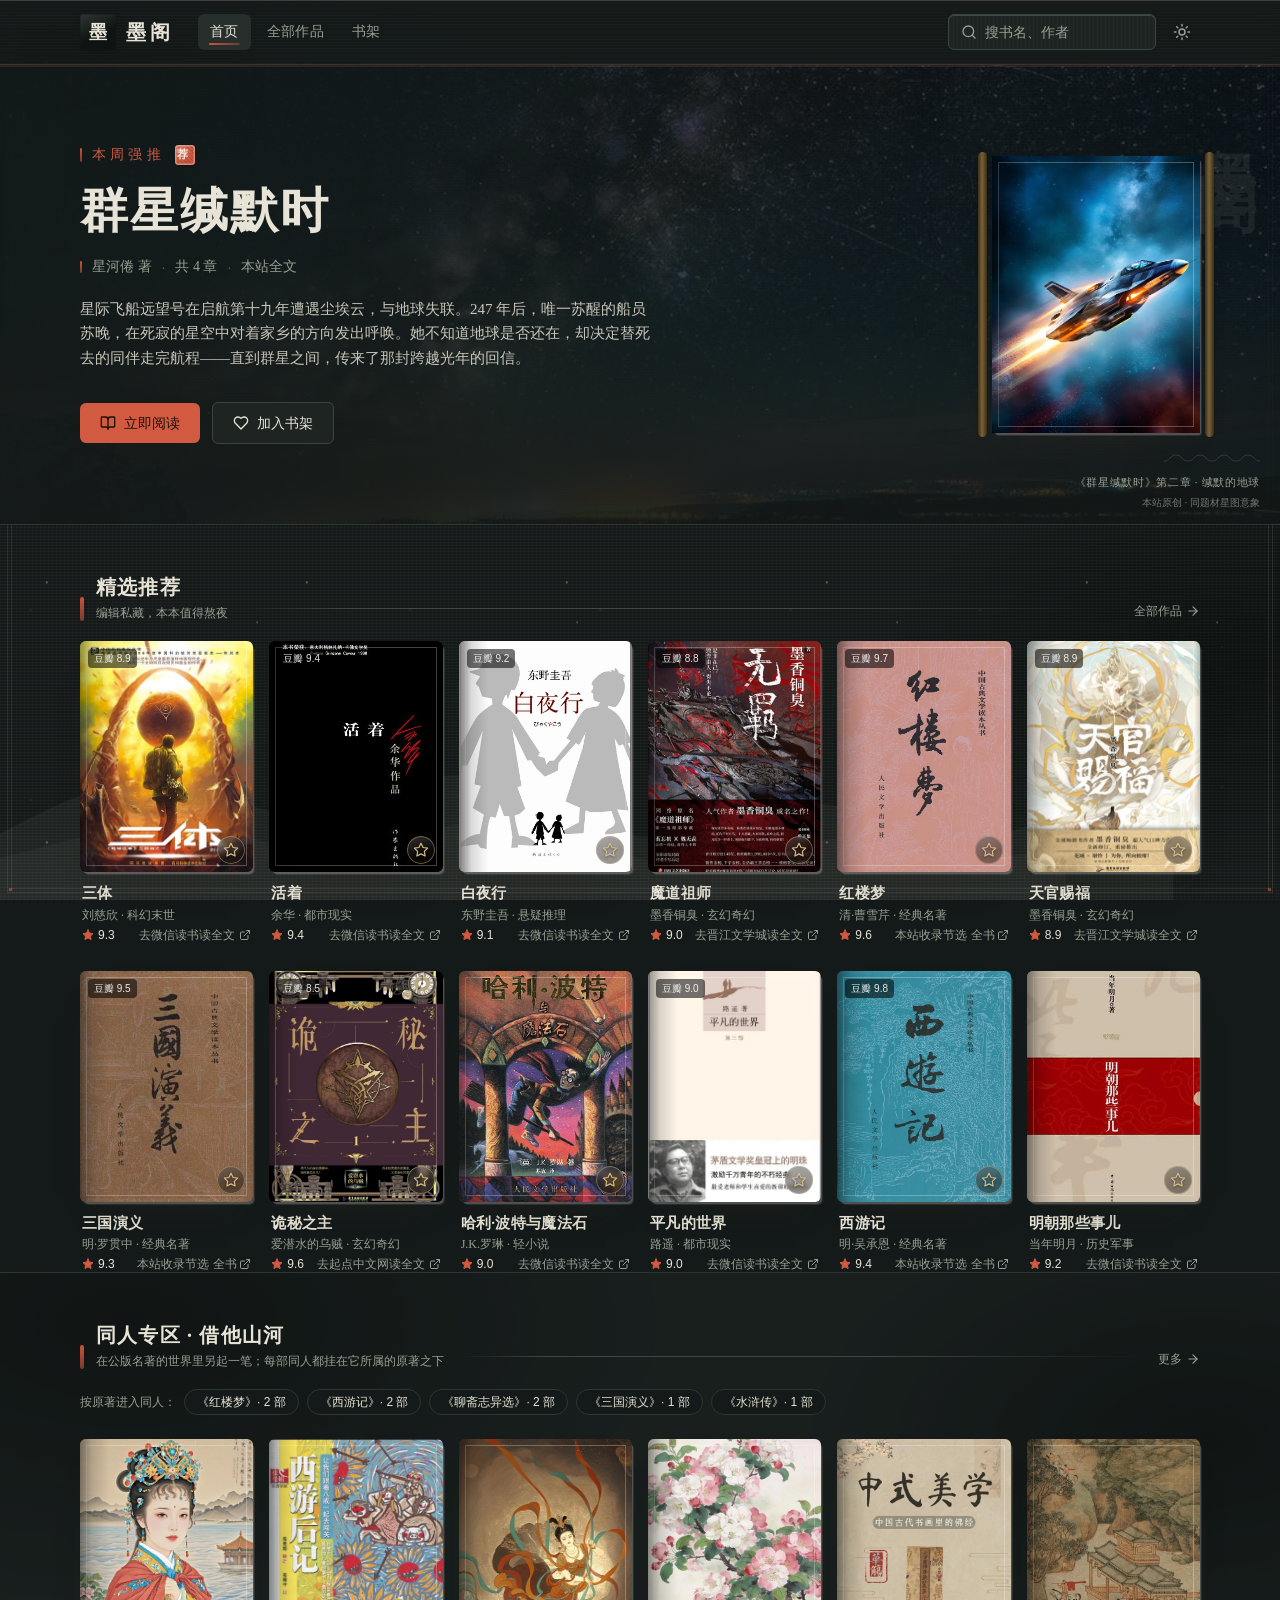
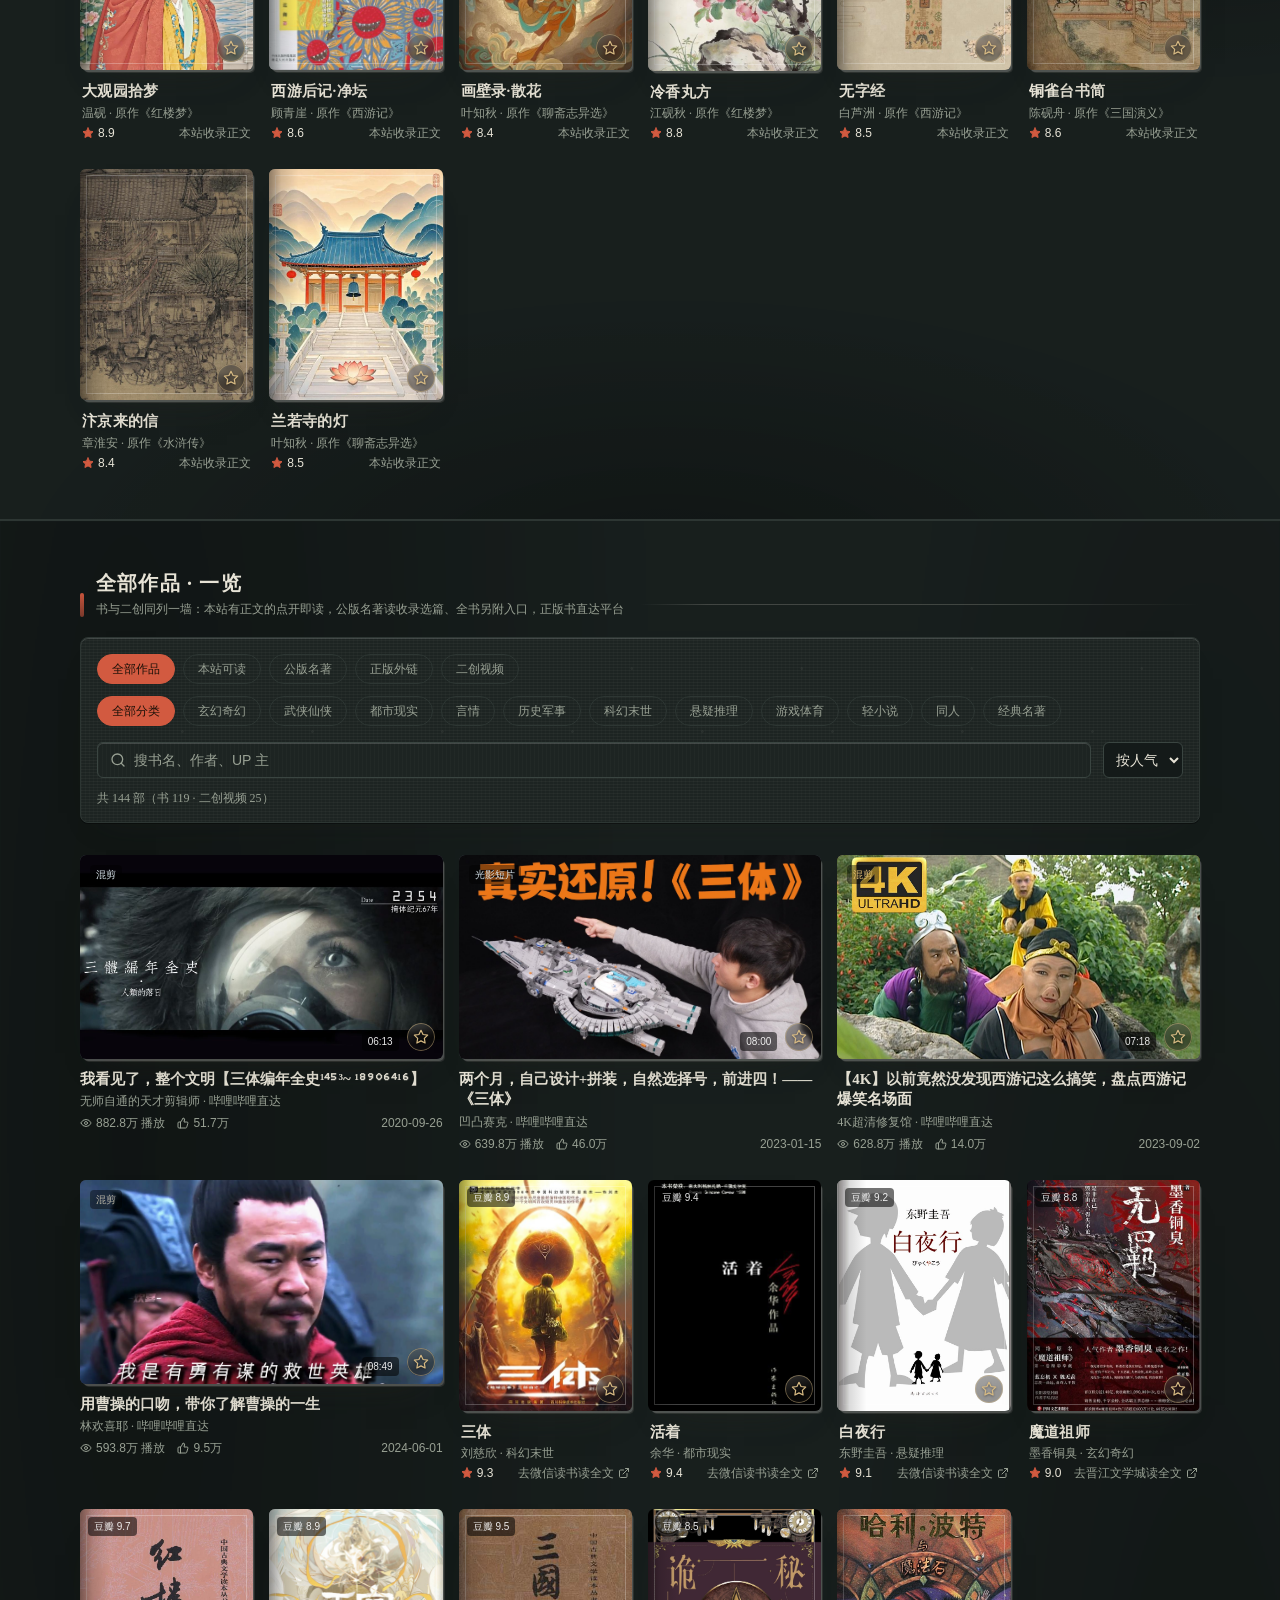
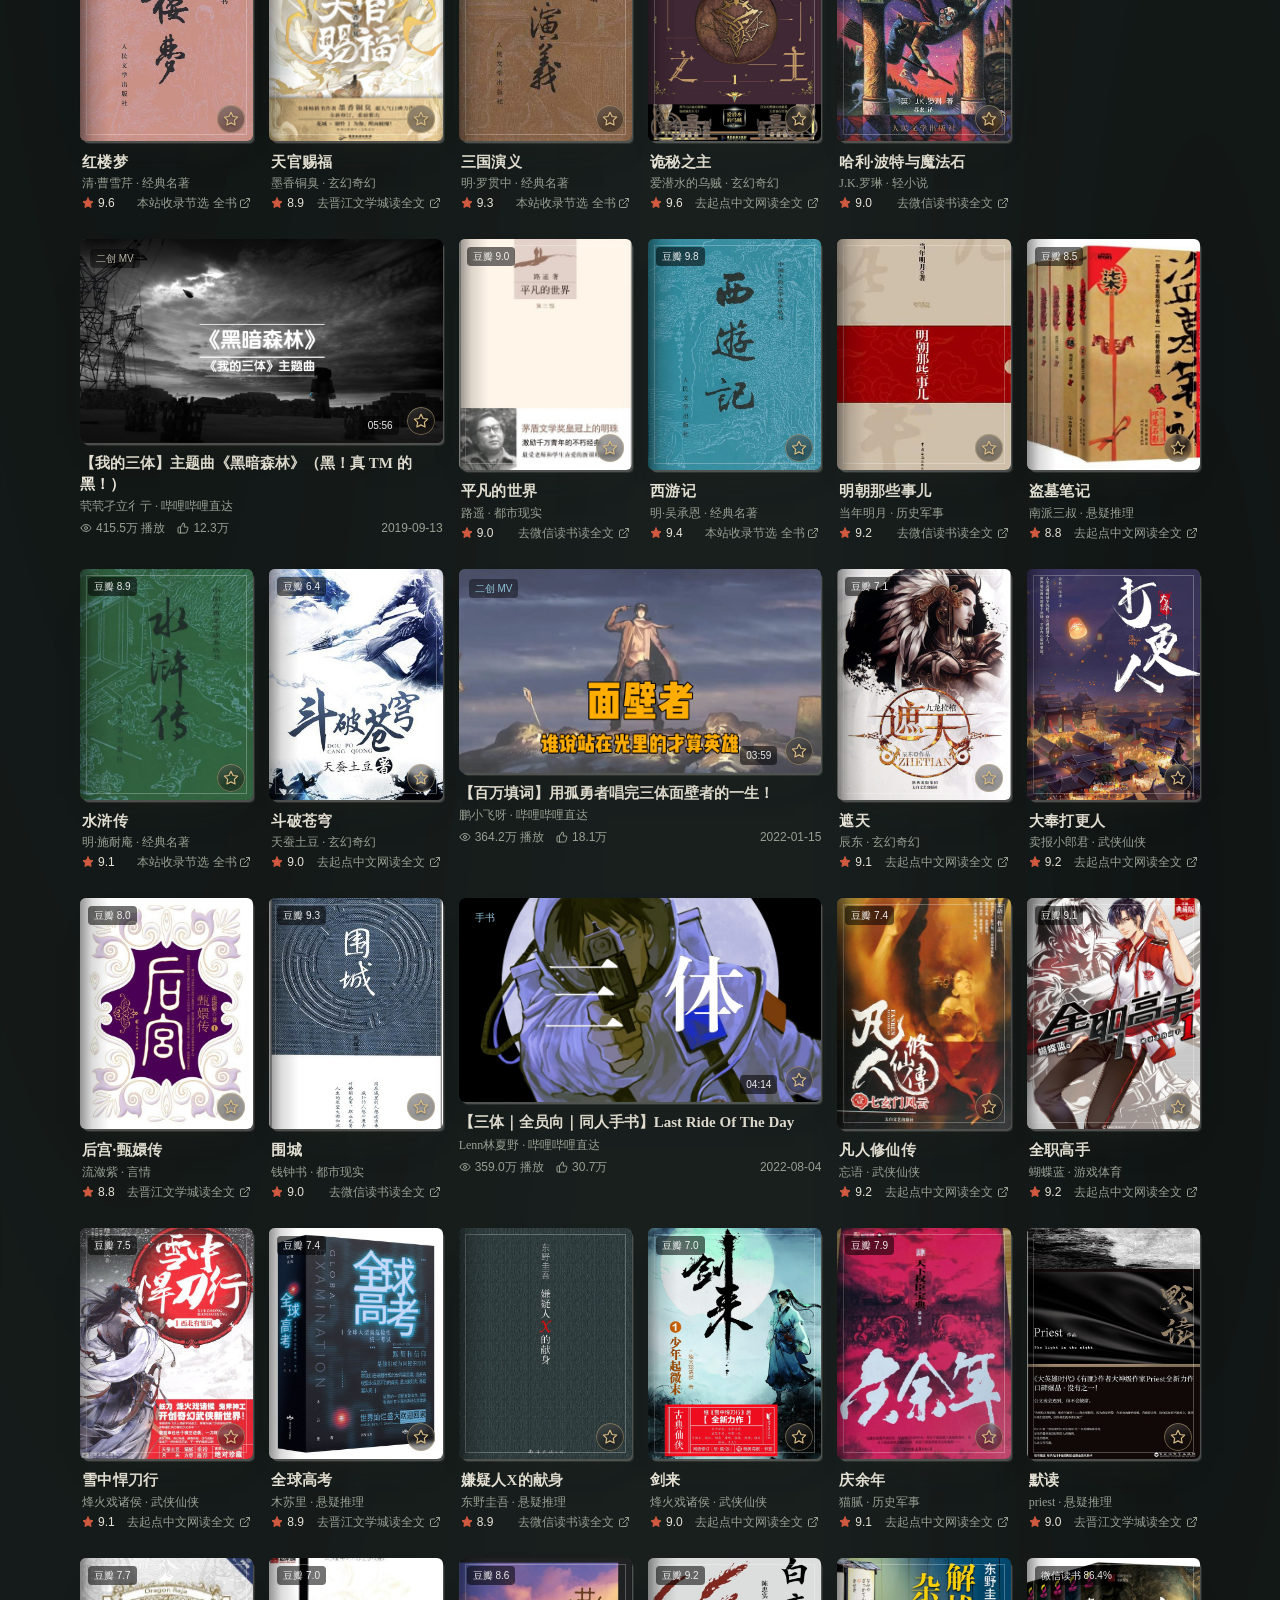
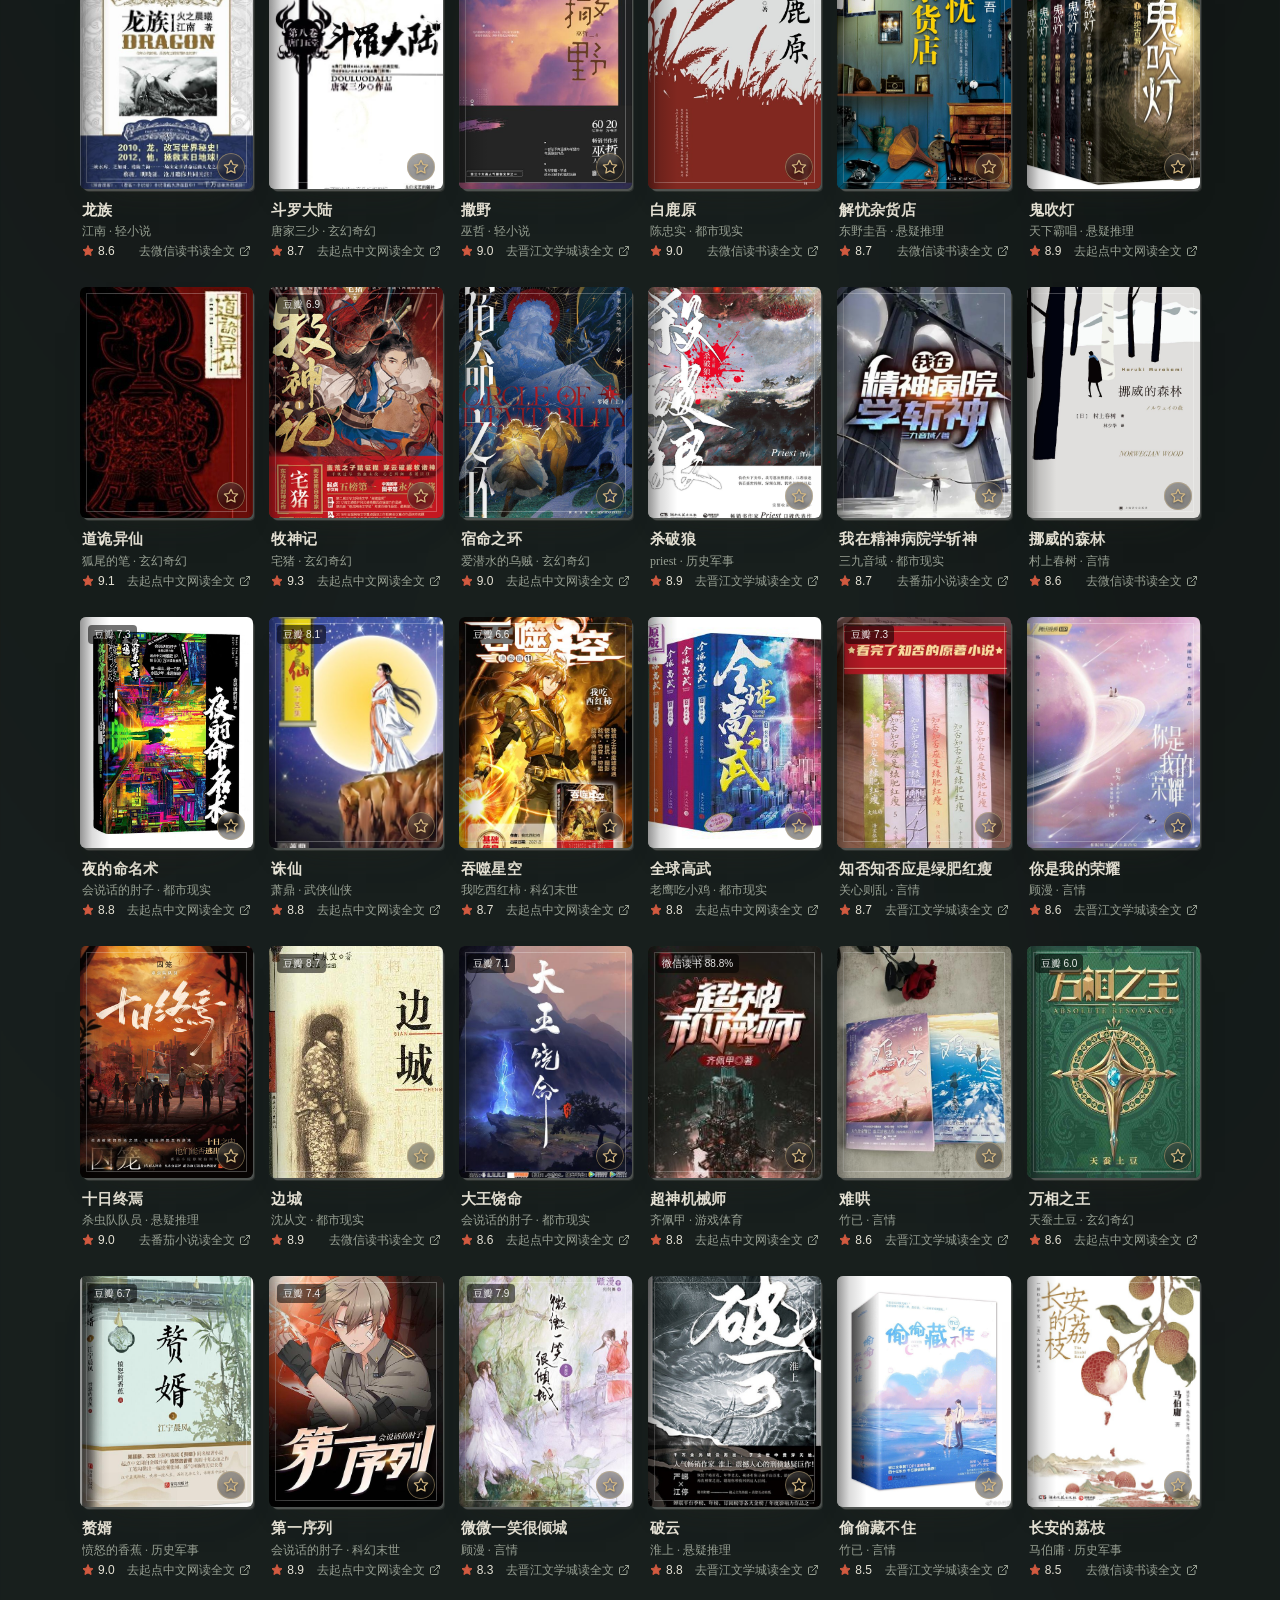
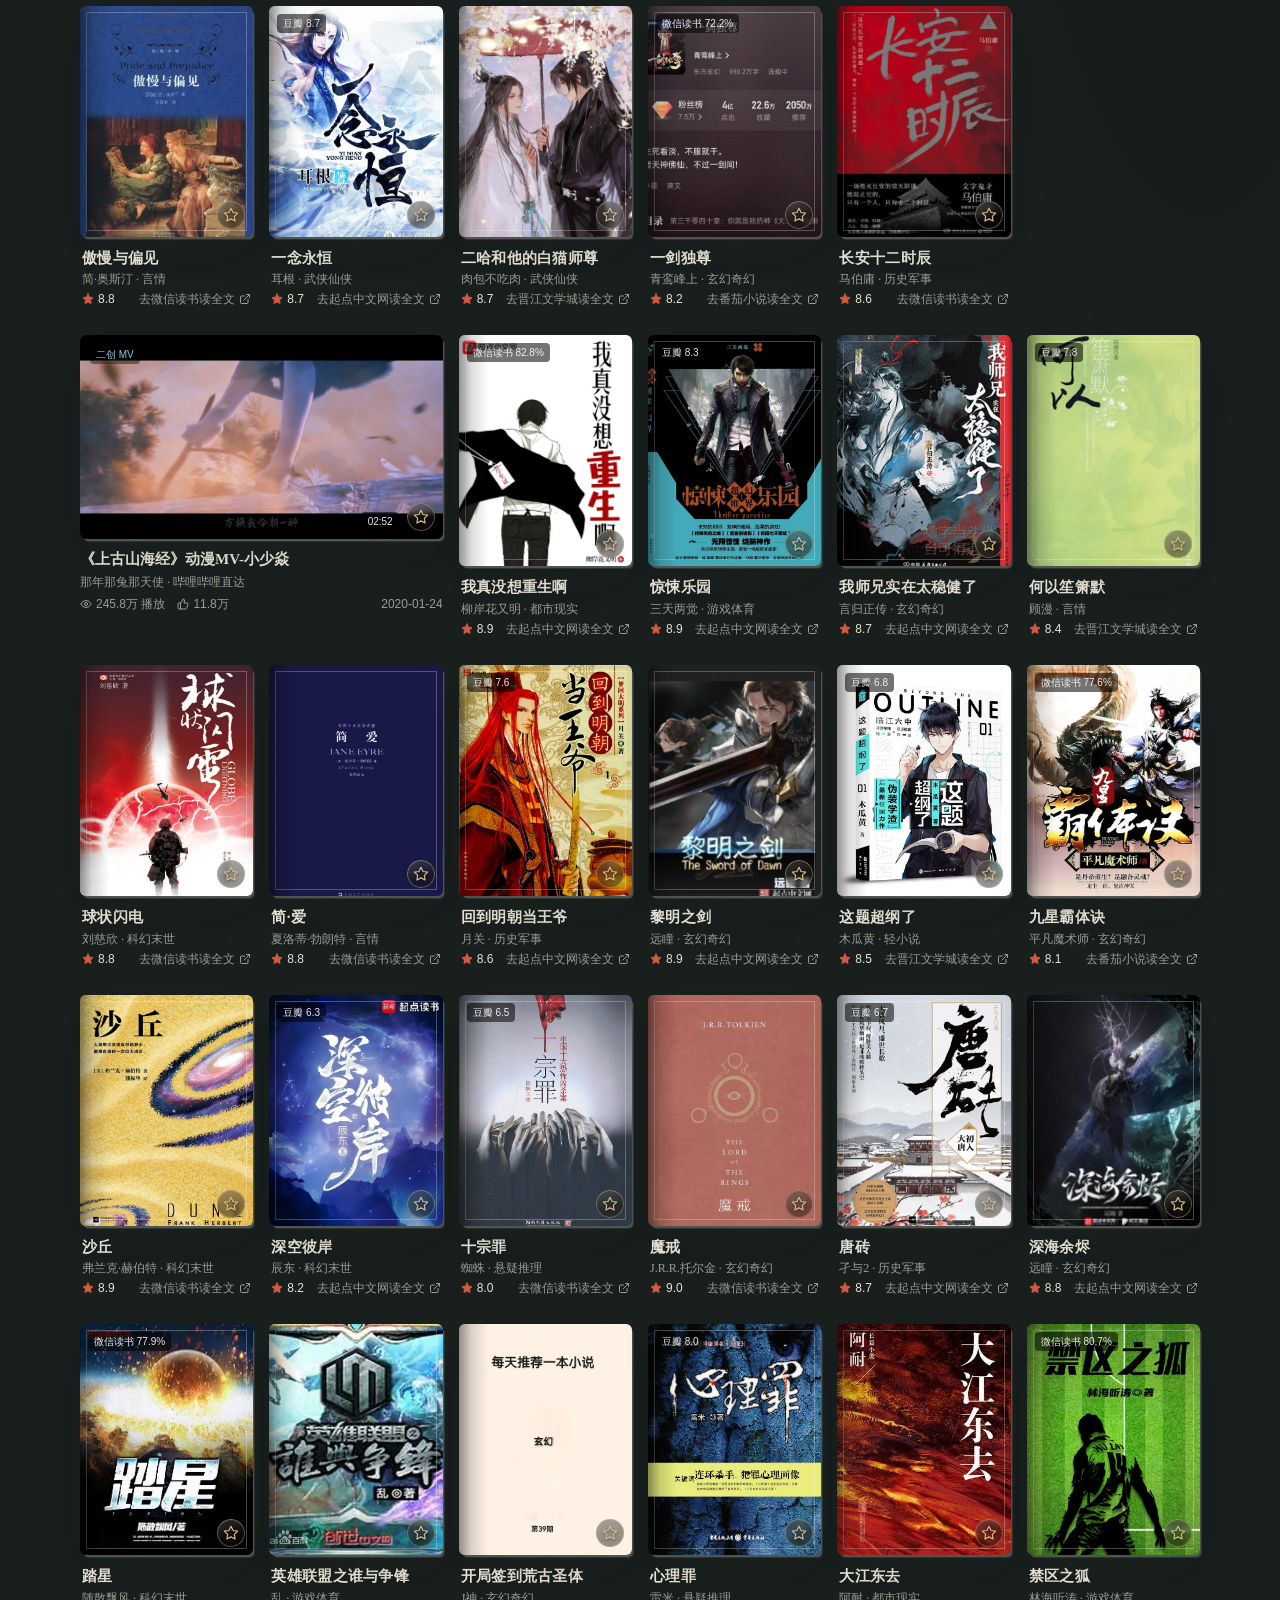
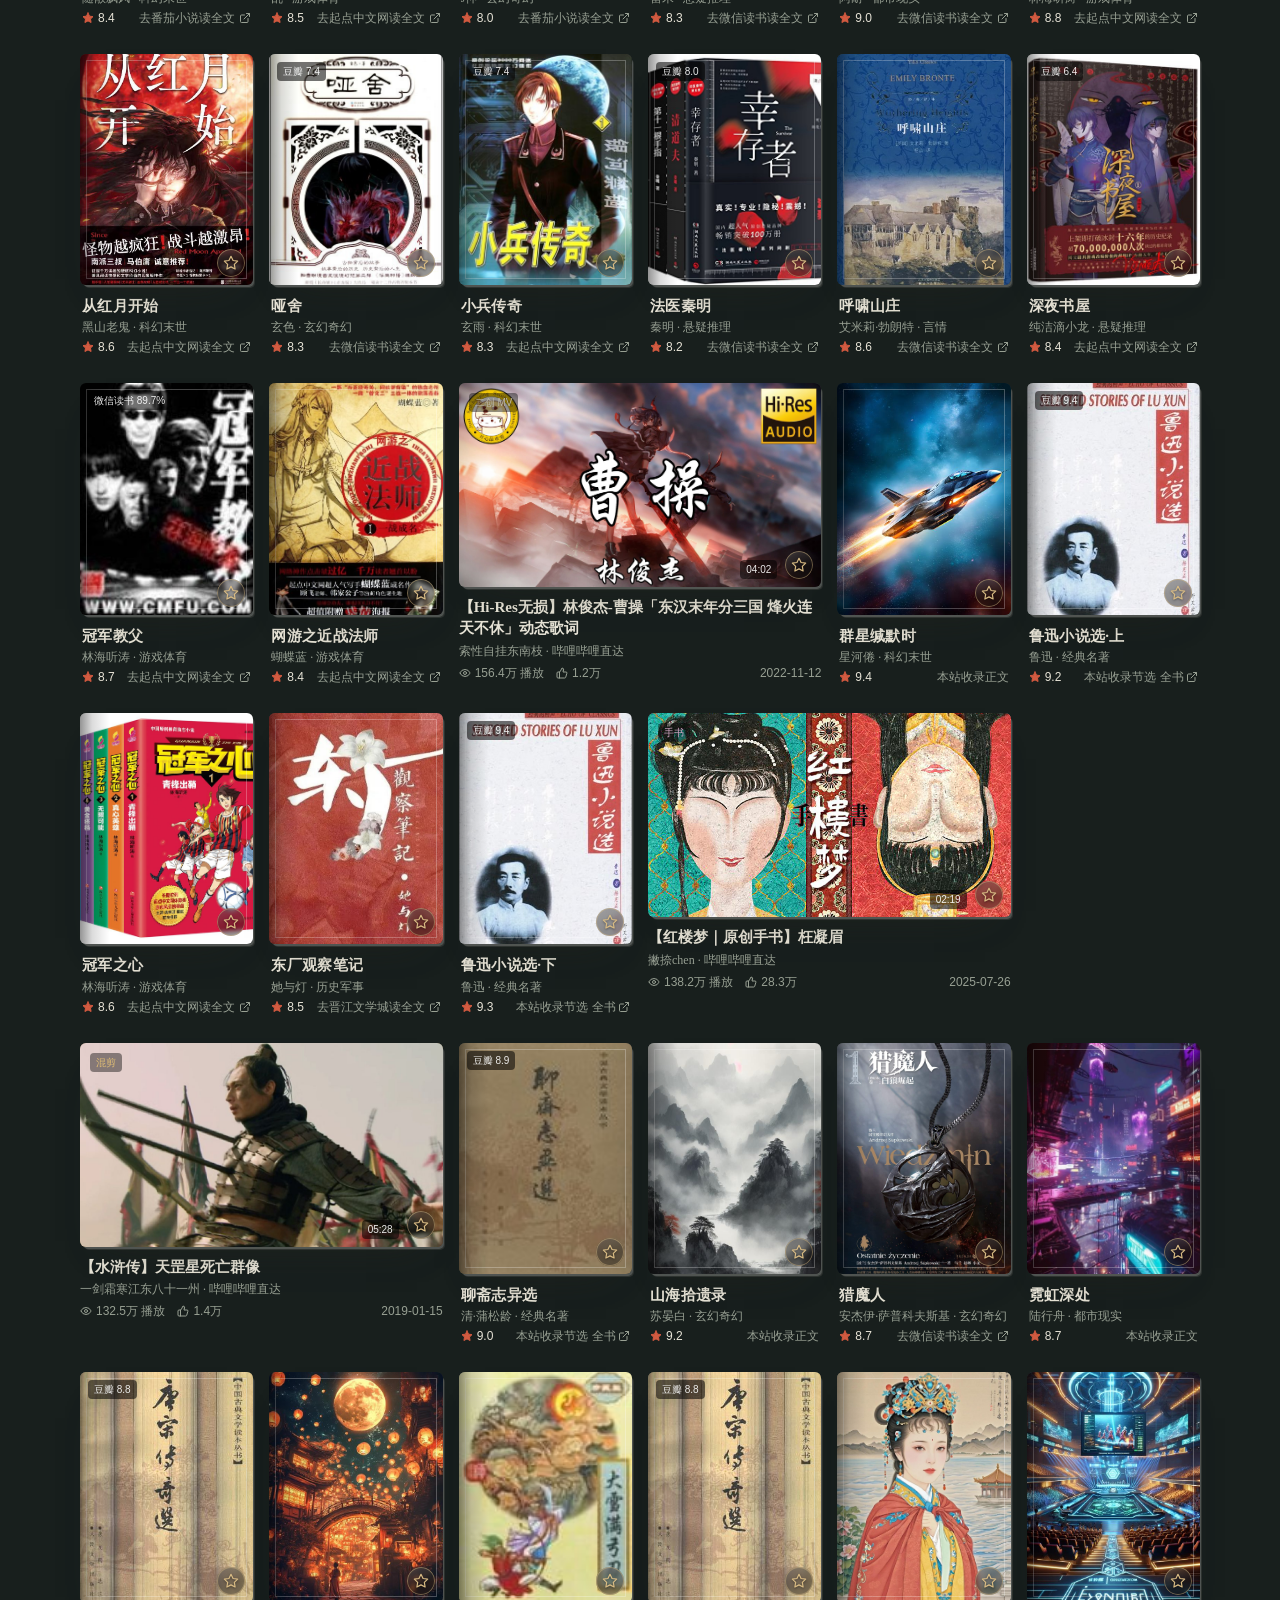
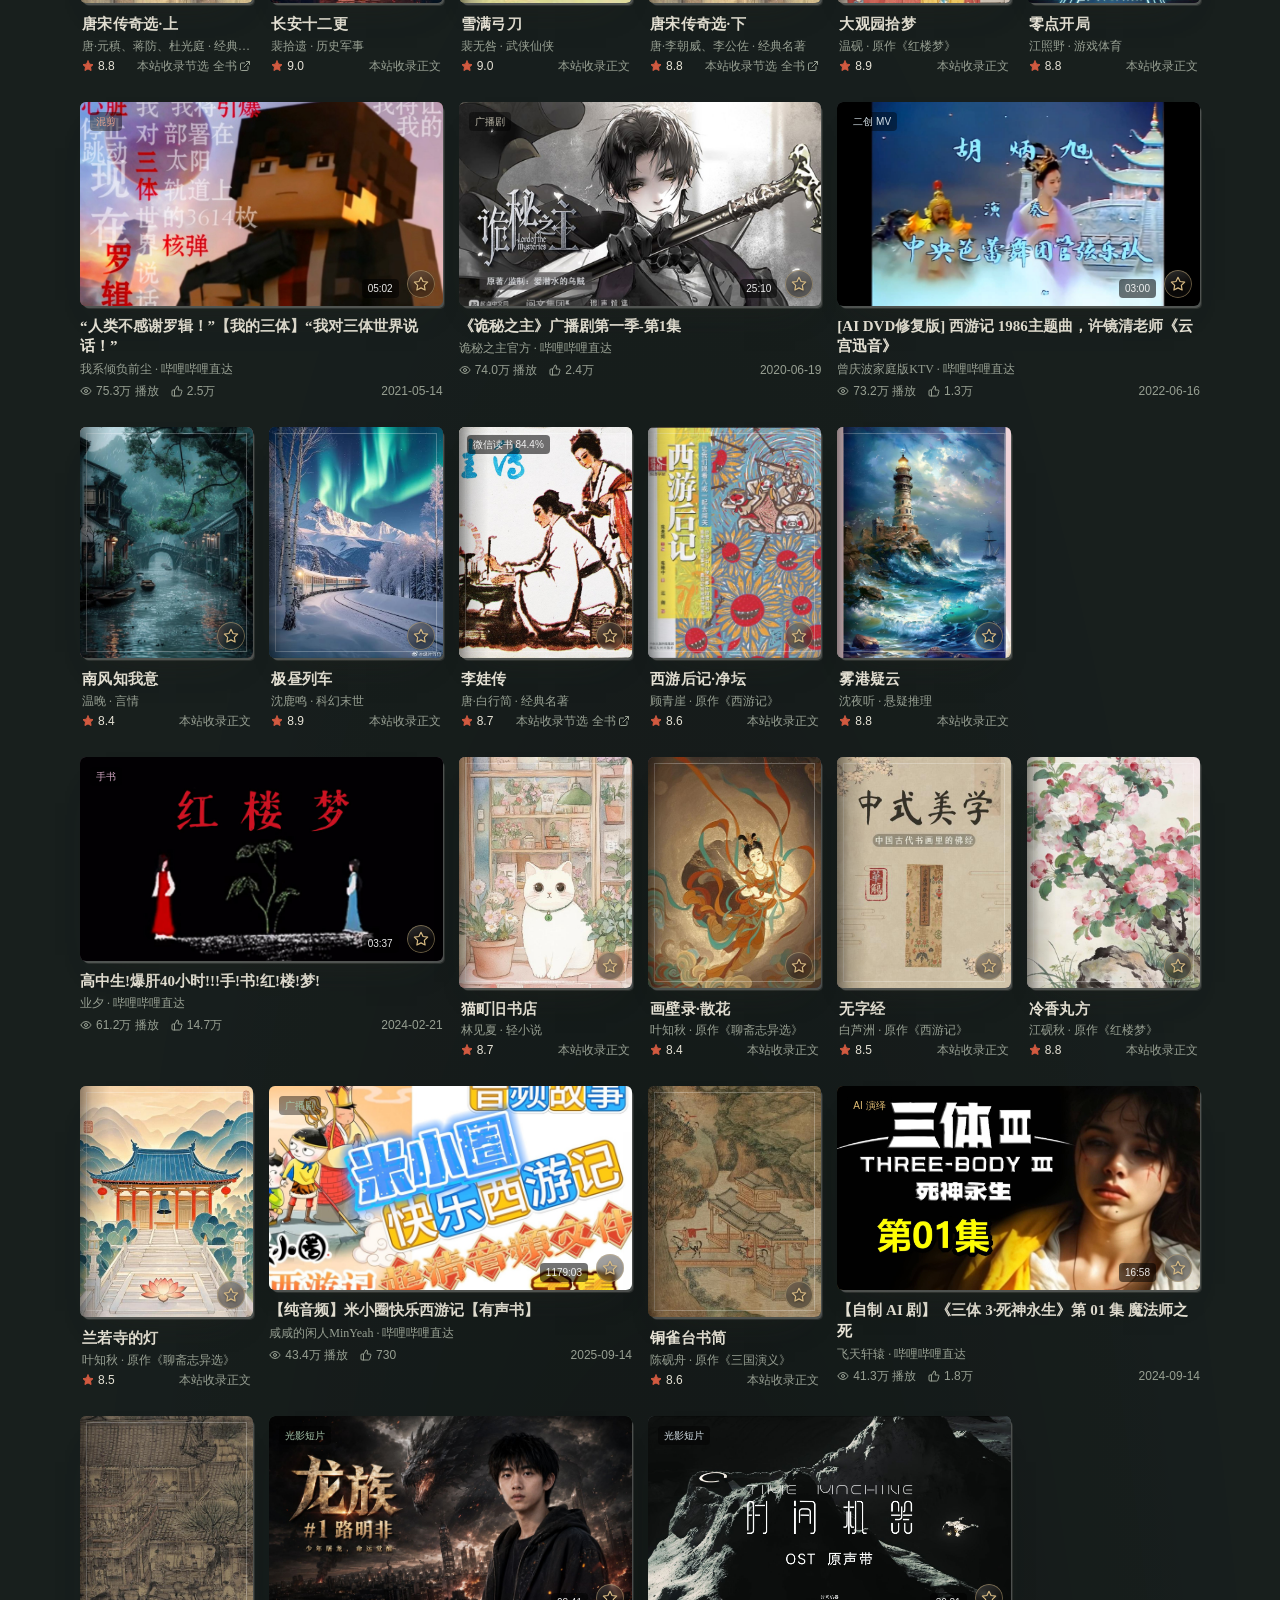
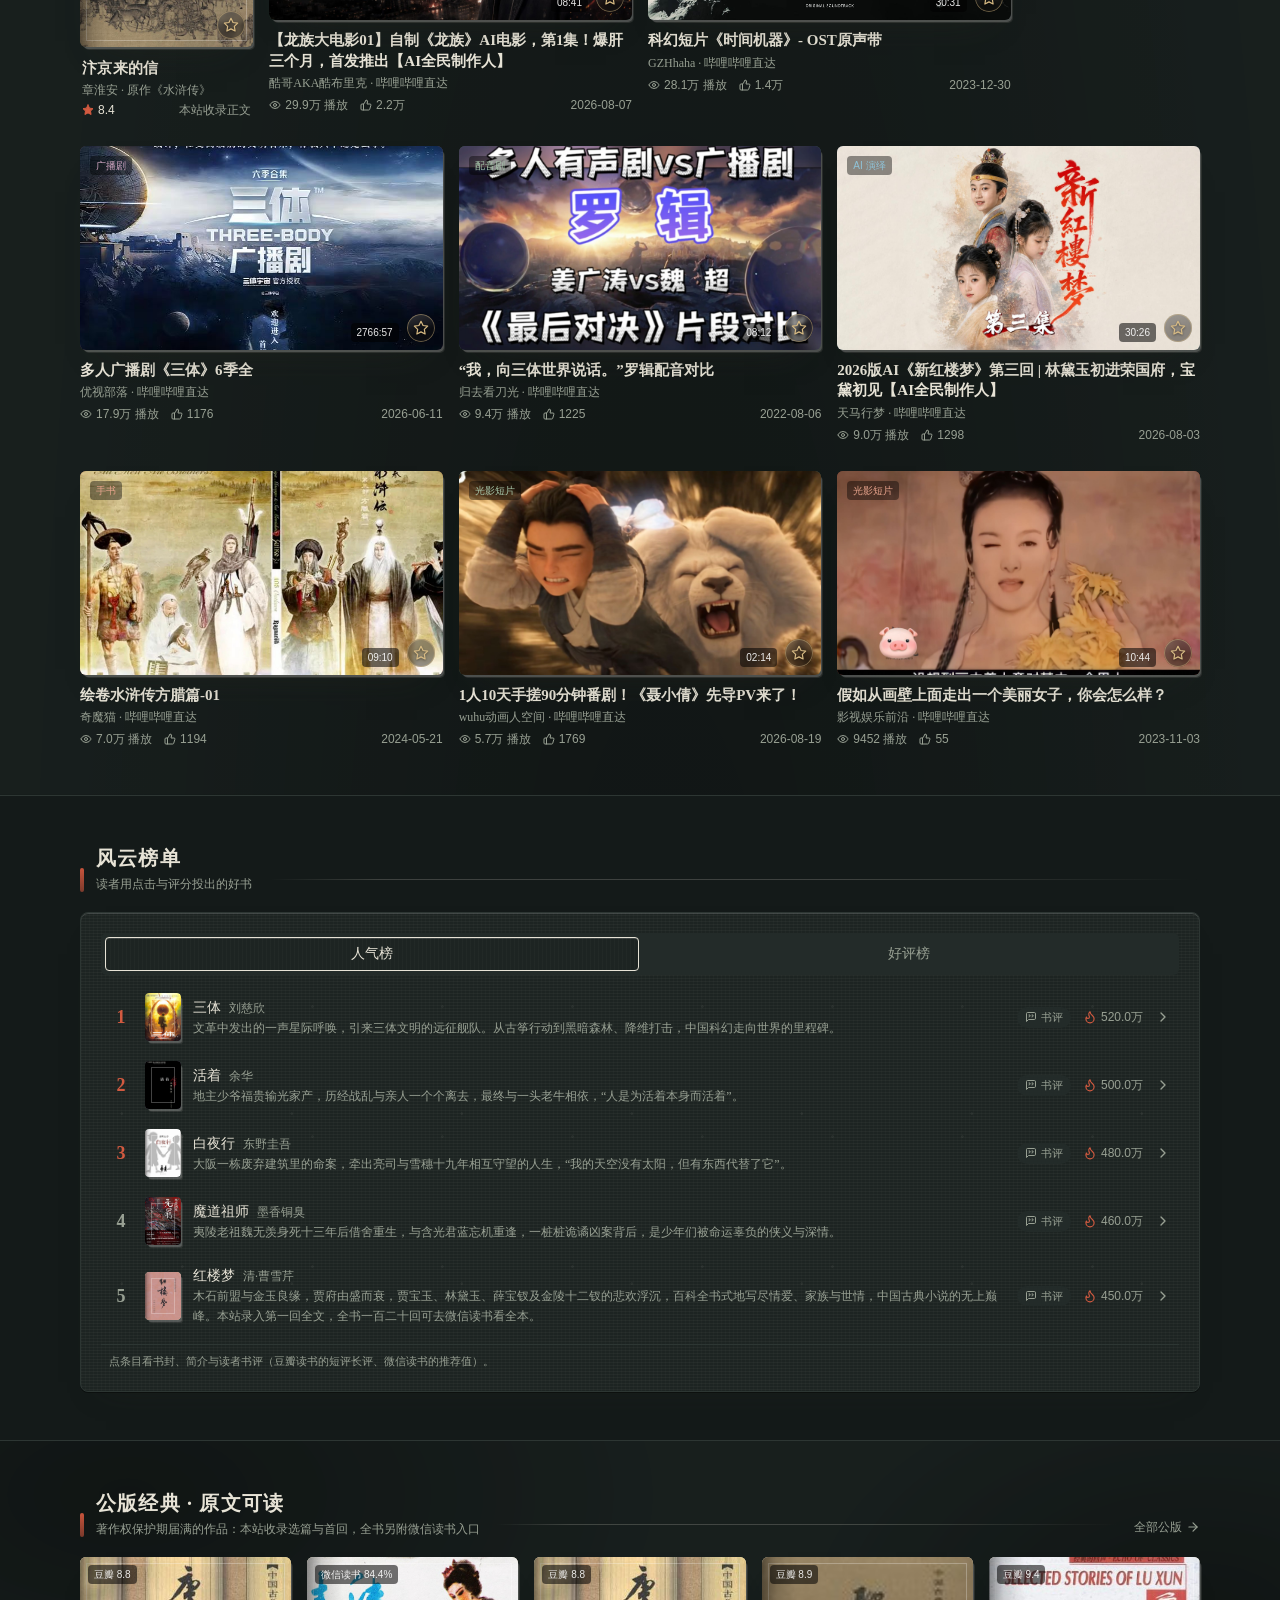
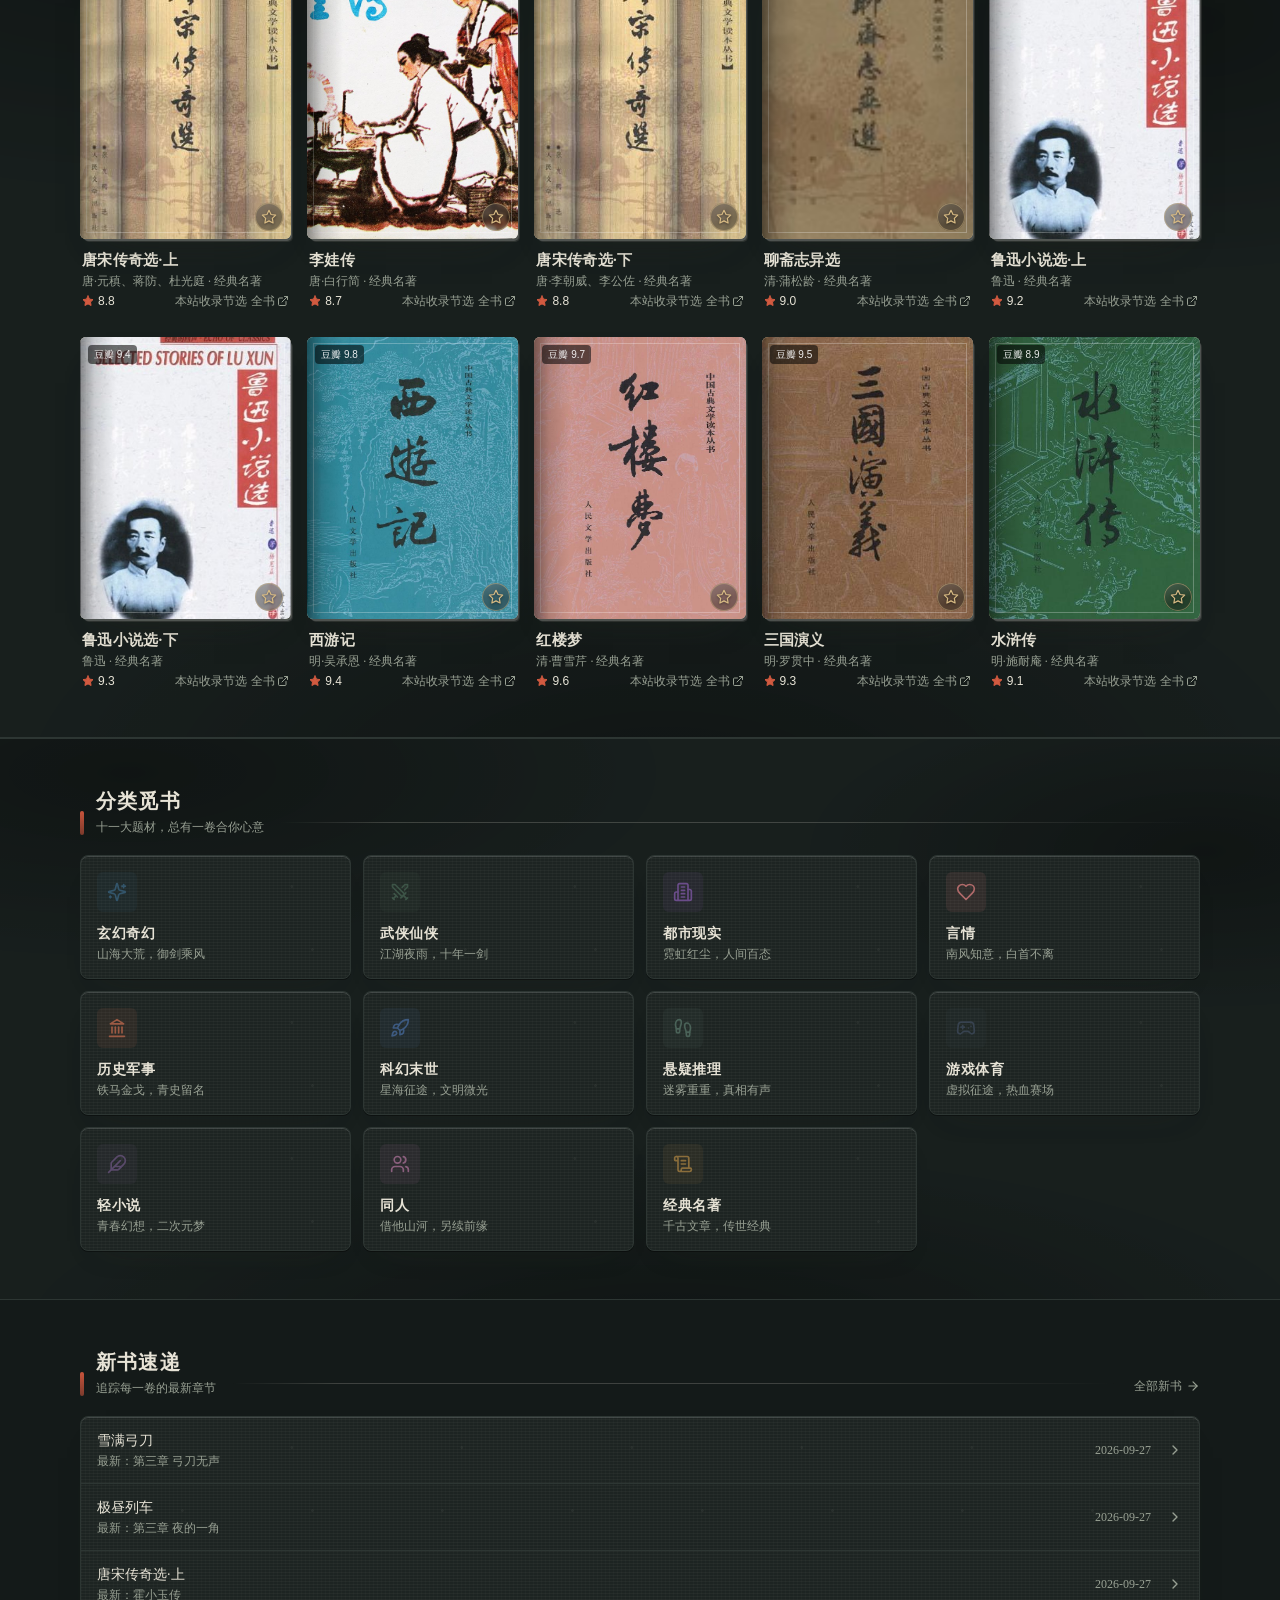
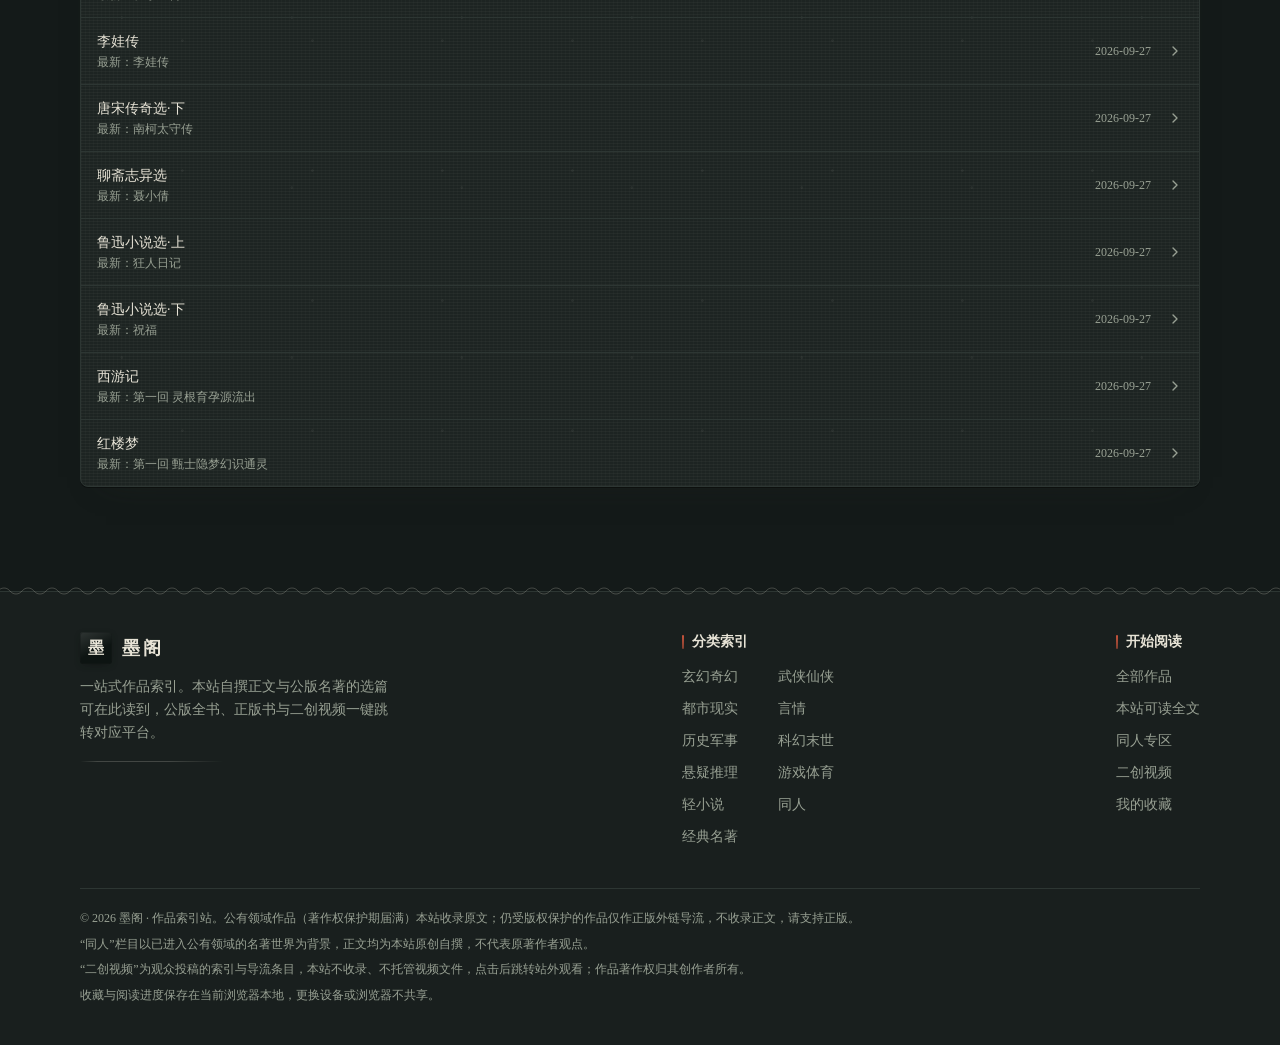
==== commit 7a834c6a: "deploy: 墨阁小说站 2026-09-29T05:48:50.859Z" ====
--- a/index.html
+++ b/index.html
@@ -8,8 +8,8 @@
       name="description"
       content="墨阁小说：玄幻、都市、言情、科幻、历史、悬疑，好书畅读，书架与阅读进度云端般随身保存。"
     />
-    <script type="module" crossorigin src="/assets/index-CrziBRmd.js"></script>
-    <link rel="stylesheet" crossorigin href="/assets/index-BSojiBUU.css">
+    <script type="module" crossorigin src="/assets/index-CtXL1_1d.js"></script>
+    <link rel="stylesheet" crossorigin href="/assets/index-BjdvARED.css">
   </head>
   <body>
     <div id="root"></div>
--- a/assets/index-BjdvARED.css
+++ b/assets/index-BjdvARED.css
@@ -0,0 +1 @@
+@import"https://miaoda.feishu.cn/fonts/css2?family=Noto+Sans+SC:wght@400;500;700;900&family=Noto+Serif+SC:wght@500;600;700;900&display=swap";/*! tailwindcss v4.3.3 | MIT License | https://tailwindcss.com */@layer properties{@supports (((-webkit-hyphens:none)) and (not (margin-trim:inline))) or ((-moz-orient:inline) and (not (color:rgb(from red r g b)))){*,:before,:after,::backdrop{--tw-translate-x:0;--tw-translate-y:0;--tw-translate-z:0;--tw-scale-x:1;--tw-scale-y:1;--tw-scale-z:1;--tw-rotate-x:initial;--tw-rotate-y:initial;--tw-rotate-z:initial;--tw-skew-x:initial;--tw-skew-y:initial;--tw-pan-x:initial;--tw-pan-y:initial;--tw-pinch-zoom:initial;--tw-scroll-snap-strictness:proximity;--tw-space-y-reverse:0;--tw-space-x-reverse:0;--tw-divide-x-reverse:0;--tw-border-style:solid;--tw-divide-y-reverse:0;--tw-leading:initial;--tw-font-weight:initial;--tw-tracking:initial;--tw-ordinal:initial;--tw-slashed-zero:initial;--tw-numeric-figure:initial;--tw-numeric-spacing:initial;--tw-numeric-fraction:initial;--tw-shadow:0 0 #0000;--tw-shadow-color:initial;--tw-shadow-alpha:100%;--tw-inset-shadow:0 0 #0000;--tw-inset-shadow-color:initial;--tw-inset-shadow-alpha:100%;--tw-ring-color:initial;--tw-ring-shadow:0 0 #0000;--tw-inset-ring-color:initial;--tw-inset-ring-shadow:0 0 #0000;--tw-ring-inset:initial;--tw-ring-offset-width:0px;--tw-ring-offset-color:#fff;--tw-ring-offset-shadow:0 0 #0000;--tw-outline-style:solid;--tw-blur:initial;--tw-brightness:initial;--tw-contrast:initial;--tw-grayscale:initial;--tw-hue-rotate:initial;--tw-invert:initial;--tw-opacity:initial;--tw-saturate:initial;--tw-sepia:initial;--tw-drop-shadow:initial;--tw-drop-shadow-color:initial;--tw-drop-shadow-alpha:100%;--tw-drop-shadow-size:initial;--tw-backdrop-blur:initial;--tw-backdrop-brightness:initial;--tw-backdrop-contrast:initial;--tw-backdrop-grayscale:initial;--tw-backdrop-hue-rotate:initial;--tw-backdrop-invert:initial;--tw-backdrop-opacity:initial;--tw-backdrop-saturate:initial;--tw-backdrop-sepia:initial;--tw-duration:initial;--tw-ease:initial;--tw-contain-size:initial;--tw-contain-layout:initial;--tw-contain-paint:initial;--tw-contain-style:initial;--tw-text-shadow-color:initial;--tw-text-shadow-alpha:100%}}}@layer theme{:root,:host{--font-sans:"Noto Sans SC", "PingFang SC", "Microsoft YaHei", sans-serif;--font-mono:ui-monospace, SFMono-Regular, Menlo, Monaco, Consolas, "Liberation Mono", "Courier New", monospace;--color-red-500:oklch(63.7% .237 25.331);--color-black:#000;--color-white:#fff;--spacing:.25rem;--container-xs:20rem;--container-md:28rem;--container-xl:36rem;--container-2xl:42rem;--container-3xl:48rem;--container-6xl:72rem;--text-xs:.75rem;--text-xs--line-height:calc(1 / .75);--text-sm:.875rem;--text-sm--line-height:calc(1.25 / .875);--text-base:1rem;--text-base--line-height: 1.5 ;--text-lg:1.125rem;--text-lg--line-height:calc(1.75 / 1.125);--text-xl:1.25rem;--text-xl--line-height:calc(1.75 / 1.25);--text-2xl:1.5rem;--text-2xl--line-height:calc(2 / 1.5);--text-3xl:1.875rem;--text-3xl--line-height: 1.2 ;--text-4xl:2.25rem;--text-4xl--line-height:calc(2.5 / 2.25);--text-5xl:3rem;--text-5xl--line-height:1;--text-6xl:3.75rem;--text-6xl--line-height:1;--font-weight-normal:400;--font-weight-medium:500;--font-weight-bold:700;--font-weight-black:900;--tracking-wide:.025em;--tracking-widest:.1em;--leading-tight:1.25;--leading-snug:1.375;--leading-relaxed:1.625;--radius-sm:.25rem;--radius-md:.375rem;--radius-lg:.5rem;--radius-xl:.75rem;--ease-in:cubic-bezier(.4, 0, 1, 1);--ease-out:cubic-bezier(0, 0, .2, 1);--ease-in-out:cubic-bezier(.4, 0, .2, 1);--blur-sm:8px;--aspect-video:16 / 9;--default-transition-duration:.15s;--default-transition-timing-function:cubic-bezier(.4, 0, .2, 1);--default-font-family:"Noto Sans SC", "PingFang SC", "Microsoft YaHei", sans-serif;--default-mono-font-family:var(--font-mono)}}@layer base{*,:after,:before,::backdrop{box-sizing:border-box;border:0 solid;margin:0;padding:0}::file-selector-button{box-sizing:border-box;border:0 solid;margin:0;padding:0}html,:host{-webkit-text-size-adjust:100%;-moz-tab-size:4;tab-size:4;line-height:1.5;font-family:var(--default-font-family,-apple-system, BlinkMacSystemFont, "Segoe UI", Roboto, "Helvetica Neue", "Noto Sans", Arial, sans-serif, "Apple Color Emoji", "Segoe UI Emoji", "Segoe UI Symbol", "Noto Color Emoji");font-feature-settings:var(--default-font-feature-settings,normal);font-variation-settings:var(--default-font-variation-settings,normal);-webkit-tap-highlight-color:transparent}hr{height:0;color:inherit;border-top-width:1px}abbr:where([title]){-webkit-text-decoration:underline dotted;text-decoration:underline dotted}h1,h2,h3,h4,h5,h6{font-size:inherit;font-weight:inherit}a{color:inherit;-webkit-text-decoration:inherit;text-decoration:inherit}b,strong{font-weight:bolder}code,kbd,samp,pre{font-family:var(--default-mono-font-family,ui-monospace, SFMono-Regular, Menlo, Monaco, Consolas, "Liberation Mono", "Courier New", monospace);font-feature-settings:var(--default-mono-font-feature-settings,normal);font-variation-settings:var(--default-mono-font-variation-settings,normal);font-size:1em}small{font-size:80%}sub,sup{vertical-align:baseline;font-size:75%;line-height:0;position:relative}sub{bottom:-.25em}sup{top:-.5em}table{text-indent:0;border-color:inherit;border-collapse:collapse}:-moz-focusring:where(:not(iframe)){outline:auto}progress{vertical-align:baseline}summary{display:list-item}ol,ul,menu{list-style:none}img,svg,video,canvas,audio,iframe,embed,object{vertical-align:middle;display:block}img,video{max-width:100%;height:auto}button,input,select,optgroup,textarea{font:inherit;font-feature-settings:inherit;font-variation-settings:inherit;letter-spacing:inherit;color:inherit;opacity:1;background-color:#0000;border-radius:0}::file-selector-button{font:inherit;font-feature-settings:inherit;font-variation-settings:inherit;letter-spacing:inherit;color:inherit;opacity:1;background-color:#0000;border-radius:0}:where(select:is([multiple],[size])) optgroup{font-weight:bolder}:where(select:is([multiple],[size])) optgroup option{padding-inline-start:20px}::file-selector-button{margin-inline-end:4px}::placeholder{opacity:1}@supports (not ((-webkit-appearance:-apple-pay-button))) or (contain-intrinsic-size:1px){::placeholder{color:currentColor}@supports (color:color-mix(in lab,red,red)){::placeholder{color:color-mix(in oklab,currentcolor 50%,transparent)}}}textarea{resize:vertical}::-webkit-search-decoration{-webkit-appearance:none}::-webkit-date-and-time-value{min-height:1lh;text-align:inherit}::-webkit-datetime-edit{display:inline-flex}::-webkit-datetime-edit-fields-wrapper{padding:0}::-webkit-datetime-edit{padding-block:0}::-webkit-datetime-edit-year-field{padding-block:0}::-webkit-datetime-edit-month-field{padding-block:0}::-webkit-datetime-edit-day-field{padding-block:0}::-webkit-datetime-edit-hour-field{padding-block:0}::-webkit-datetime-edit-minute-field{padding-block:0}::-webkit-datetime-edit-second-field{padding-block:0}::-webkit-datetime-edit-millisecond-field{padding-block:0}::-webkit-datetime-edit-meridiem-field{padding-block:0}::-webkit-calendar-picker-indicator{line-height:1}:-moz-ui-invalid{box-shadow:none}button,input:where([type=button],[type=reset],[type=submit]){-webkit-appearance:button;-moz-appearance:button;appearance:button}::file-selector-button{-webkit-appearance:button;-moz-appearance:button;appearance:button}::-webkit-inner-spin-button{height:auto}::-webkit-outer-spin-button{height:auto}[hidden]:where(:not([hidden=until-found])){display:none!important}}@layer components;@layer utilities{.\@container,.\@container-\[inline-size\]{container-type:inline-size}.\@container-size{container-type:size}.pointer-events-auto{pointer-events:auto}.pointer-events-none{pointer-events:none}.collapse{visibility:collapse}.invisible{visibility:hidden}.visible{visibility:visible}.sr-only{clip-path:inset(50%);white-space:nowrap;border-width:0;width:1px;height:1px;margin:-1px;padding:0;position:absolute;overflow:hidden}.not-sr-only{clip-path:none;white-space:normal;width:auto;height:auto;margin:0;padding:0;position:static;overflow:visible}.\!absolute{position:absolute!important}.absolute{position:absolute}.fixed{position:fixed}.relative{position:relative}.static{position:static}.sticky{position:sticky}.inset-0{top:0;right:0;bottom:0;left:0}.inset-1\.5{inset:calc(var(--spacing) * 1.5)}.inset-\[9px\]{top:9px;right:9px;bottom:9px;left:9px}.inset-x-0{inset-inline:0}.inset-y-0{inset-block:0}.inset-y-1\.5{inset-block:calc(var(--spacing) * 1.5)}.-top-2{top:calc(var(--spacing) * -2)}.top-0{top:0}.top-1\/2{top:50%}.top-2{top:calc(var(--spacing) * 2)}.top-2\.5{top:calc(var(--spacing) * 2.5)}.top-3{top:calc(var(--spacing) * 3)}.top-10{top:calc(var(--spacing) * 10)}.right-0{right:0}.right-2{right:calc(var(--spacing) * 2)}.right-3{right:calc(var(--spacing) * 3)}.right-6{right:calc(var(--spacing) * 6)}.right-11{right:calc(var(--spacing) * 11)}.bottom-2{bottom:calc(var(--spacing) * 2)}.left-0{left:0}.left-1\/2{left:50%}.left-2{left:calc(var(--spacing) * 2)}.left-2\.5{left:calc(var(--spacing) * 2.5)}.isolate{isolation:isolate}.isolation-auto{isolation:auto}.z-10{z-index:10}.z-20{z-index:20}.z-40{z-index:40}.z-50{z-index:50}.order-0,.order-none{order:0}.col-span-2{grid-column:span 2/span 2}.float-end{float:inline-end}.float-left{float:left}.float-none{float:none}.float-right{float:right}.float-start{float:inline-start}.clear-both{clear:both}.clear-end{clear:inline-end}.clear-left{clear:left}.clear-none{clear:none}.clear-right{clear:right}.clear-start{clear:inline-start}.\!container{width:100%!important}@media(min-width:40rem){.\!container{max-width:40rem!important}}@media(min-width:48rem){.\!container{max-width:48rem!important}}@media(min-width:64rem){.\!container{max-width:64rem!important}}@media(min-width:80rem){.\!container{max-width:80rem!important}}@media(min-width:96rem){.\!container{max-width:96rem!important}}.container{width:100%}@media(min-width:40rem){.container{max-width:40rem}}@media(min-width:48rem){.container{max-width:48rem}}@media(min-width:64rem){.container{max-width:64rem}}@media(min-width:80rem){.container{max-width:80rem}}@media(min-width:96rem){.container{max-width:96rem}}.container\!{width:100%!important}@media(min-width:40rem){.container\!{max-width:40rem!important}}@media(min-width:48rem){.container\!{max-width:48rem!important}}@media(min-width:64rem){.container\!{max-width:64rem!important}}@media(min-width:80rem){.container\!{max-width:80rem!important}}@media(min-width:96rem){.container\!{max-width:96rem!important}}.m-2{margin:calc(var(--spacing) * 2)}.mx-2{margin-inline:calc(var(--spacing) * 2)}.mx-auto{margin-inline:auto}.mt-0\.5{margin-top:calc(var(--spacing) * .5)}.mt-1{margin-top:var(--spacing)}.mt-1\.5{margin-top:calc(var(--spacing) * 1.5)}.mt-2{margin-top:calc(var(--spacing) * 2)}.mt-2\.5{margin-top:calc(var(--spacing) * 2.5)}.mt-3{margin-top:calc(var(--spacing) * 3)}.mt-4{margin-top:calc(var(--spacing) * 4)}.mt-5{margin-top:calc(var(--spacing) * 5)}.mt-6{margin-top:calc(var(--spacing) * 6)}.mt-8{margin-top:calc(var(--spacing) * 8)}.mt-10{margin-top:calc(var(--spacing) * 10)}.mt-12{margin-top:calc(var(--spacing) * 12)}.mt-14{margin-top:calc(var(--spacing) * 14)}.mt-\[16px\]{margin-top:16px}.mt-auto{margin-top:auto}.mr-1{margin-right:var(--spacing)}.mr-2{margin-right:calc(var(--spacing) * 2)}.mb-1{margin-bottom:var(--spacing)}.mb-2{margin-bottom:calc(var(--spacing) * 2)}.mb-2\.5{margin-bottom:calc(var(--spacing) * 2.5)}.mb-3{margin-bottom:calc(var(--spacing) * 3)}.mb-4{margin-bottom:calc(var(--spacing) * 4)}.mb-5{margin-bottom:calc(var(--spacing) * 5)}.mb-6{margin-bottom:calc(var(--spacing) * 6)}.ml-2{margin-left:calc(var(--spacing) * 2)}.ml-auto{margin-left:auto}.box-border{box-sizing:border-box}.box-content{box-sizing:content-box}.line-clamp-1{-webkit-line-clamp:1;-webkit-box-orient:vertical;display:-webkit-box;overflow:hidden}.line-clamp-2{-webkit-line-clamp:2;-webkit-box-orient:vertical;display:-webkit-box;overflow:hidden}.line-clamp-4{-webkit-line-clamp:4;-webkit-box-orient:vertical;display:-webkit-box;overflow:hidden}.block{display:block}.contents{display:contents}.flex{display:flex}.flow-root{display:flow-root}.grid{display:grid}.hidden{display:none}.inline{display:inline}.inline-block{display:inline-block}.inline-flex{display:inline-flex}.inline-grid{display:inline-grid}.inline-table{display:inline-table}.list-item{display:list-item}.table{display:table}.table-caption{display:table-caption}.table-cell{display:table-cell}.table-column{display:table-column}.table-column-group{display:table-column-group}.table-footer-group{display:table-footer-group}.table-header-group{display:table-header-group}.table-row{display:table-row}.table-row-group{display:table-row-group}.field-sizing-content{field-sizing:content}.field-sizing-fixed{field-sizing:fixed}.aspect-\[3\/4\]{aspect-ratio:3/4}.aspect-video{aspect-ratio:var(--aspect-video)}.size-auto{width:auto;height:auto}.h-1\.5{height:calc(var(--spacing) * 1.5)}.h-3{height:calc(var(--spacing) * 3)}.h-3\.5{height:calc(var(--spacing) * 3.5)}.h-4{height:calc(var(--spacing) * 4)}.h-5{height:calc(var(--spacing) * 5)}.h-6{height:calc(var(--spacing) * 6)}.h-7{height:calc(var(--spacing) * 7)}.h-8{height:calc(var(--spacing) * 8)}.h-9{height:calc(var(--spacing) * 9)}.h-10{height:calc(var(--spacing) * 10)}.h-11{height:calc(var(--spacing) * 11)}.h-12{height:calc(var(--spacing) * 12)}.h-14{height:calc(var(--spacing) * 14)}.h-16{height:calc(var(--spacing) * 16)}.h-\[18px\]{height:18px}.h-auto{height:auto}.h-full{height:100%}.h-lh{height:1lh}.h-px{height:1px}.h-screen{height:100vh}.max-h-\[92vh\]{max-height:92vh}.max-h-full{max-height:100%}.max-h-lh{max-height:1lh}.max-h-none{max-height:none}.max-h-screen{max-height:100vh}.min-h-0{min-height:0}.min-h-auto{min-height:auto}.min-h-lh{min-height:1lh}.min-h-screen{min-height:100vh}.w-0\.5{width:calc(var(--spacing) * .5)}.w-1{width:var(--spacing)}.w-1\/2{width:50%}.w-2{width:calc(var(--spacing) * 2)}.w-3{width:calc(var(--spacing) * 3)}.w-3\.5{width:calc(var(--spacing) * 3.5)}.w-4{width:calc(var(--spacing) * 4)}.w-5{width:calc(var(--spacing) * 5)}.w-6{width:calc(var(--spacing) * 6)}.w-7{width:calc(var(--spacing) * 7)}.w-8{width:calc(var(--spacing) * 8)}.w-9{width:calc(var(--spacing) * 9)}.w-10{width:calc(var(--spacing) * 10)}.w-11{width:calc(var(--spacing) * 11)}.w-12{width:calc(var(--spacing) * 12)}.w-14{width:calc(var(--spacing) * 14)}.w-16{width:calc(var(--spacing) * 16)}.w-20{width:calc(var(--spacing) * 20)}.w-24{width:calc(var(--spacing) * 24)}.w-32{width:calc(var(--spacing) * 32)}.w-36{width:calc(var(--spacing) * 36)}.w-40{width:calc(var(--spacing) * 40)}.w-44{width:calc(var(--spacing) * 44)}.w-52{width:calc(var(--spacing) * 52)}.w-72{width:calc(var(--spacing) * 72)}.w-80{width:calc(var(--spacing) * 80)}.w-\[18px\]{width:18px}.w-auto{width:auto}.w-full{width:100%}.w-screen{width:100vw}.max-w-2xl{max-width:var(--container-2xl)}.max-w-3xl{max-width:var(--container-3xl)}.max-w-6xl{max-width:var(--container-6xl)}.max-w-full{max-width:100%}.max-w-md{max-width:var(--container-md)}.max-w-none{max-width:none}.max-w-screen{max-width:100vw}.max-w-xl{max-width:var(--container-xl)}.max-w-xs{max-width:var(--container-xs)}.min-w-0{min-width:0}.min-w-auto{min-width:auto}.min-w-screen{min-width:100vw}.flex-1{flex:1}.flex-auto{flex:auto}.flex-initial{flex:0 auto}.flex-none{flex:none}.flex-shrink,.shrink{flex-shrink:1}.shrink-0{flex-shrink:0}.flex-grow,.grow{flex-grow:1}.basis-auto{flex-basis:auto}.basis-full{flex-basis:100%}.table-auto{table-layout:auto}.table-fixed{table-layout:fixed}.caption-bottom{caption-side:bottom}.caption-top{caption-side:top}.border-collapse{border-collapse:collapse}.border-separate{border-collapse:separate}.-translate-full{--tw-translate-x:-100%;--tw-translate-y:-100%;translate:var(--tw-translate-x) var(--tw-translate-y)}.translate-full{--tw-translate-x:100%;--tw-translate-y:100%;translate:var(--tw-translate-x) var(--tw-translate-y)}.-translate-x-1\/2{--tw-translate-x: -50% ;translate:var(--tw-translate-x) var(--tw-translate-y)}.-translate-y-1\/2{--tw-translate-y: -50% ;translate:var(--tw-translate-x) var(--tw-translate-y)}.translate-3d{translate:var(--tw-translate-x) var(--tw-translate-y) var(--tw-translate-z)}.translate-none{translate:none}.scale-3d{scale:var(--tw-scale-x) var(--tw-scale-y) var(--tw-scale-z)}.scale-none{scale:none}.rotate-none{rotate:none}.transform,.transform-cpu{transform:var(--tw-rotate-x,) var(--tw-rotate-y,) var(--tw-rotate-z,) var(--tw-skew-x,) var(--tw-skew-y,)}.transform-gpu{transform:translateZ(0) var(--tw-rotate-x,) var(--tw-rotate-y,) var(--tw-rotate-z,) var(--tw-skew-x,) var(--tw-skew-y,)}.transform-none{transform:none}.cursor-default{cursor:default}.touch-pinch-zoom{--tw-pinch-zoom:pinch-zoom;touch-action:var(--tw-pan-x,) var(--tw-pan-y,) var(--tw-pinch-zoom,)}.resize{resize:both}.resize-none{resize:none}.resize-x{resize:horizontal}.resize-y{resize:vertical}.snap-none{scroll-snap-type:none}.snap-mandatory{--tw-scroll-snap-strictness:mandatory}.snap-proximity{--tw-scroll-snap-strictness:proximity}.snap-align-none{scroll-snap-align:none}.snap-center{scroll-snap-align:center}.snap-end{scroll-snap-align:end}.snap-start{scroll-snap-align:start}.snap-always{scroll-snap-stop:always}.snap-normal{scroll-snap-stop:normal}.scroll-mt-20{scroll-margin-top:calc(var(--spacing) * 20)}.scrollbar-auto{scrollbar-width:auto}.scrollbar-none{scrollbar-width:none}.scrollbar-thin{scrollbar-width:thin}.scrollbar-gutter-auto{scrollbar-gutter:auto}.scrollbar-gutter-both{scrollbar-gutter:stable both-edges}.scrollbar-gutter-stable{scrollbar-gutter:stable}.list-inside{list-style-position:inside}.list-outside{list-style-position:outside}.appearance-auto{-webkit-appearance:auto;-moz-appearance:auto;appearance:auto}.appearance-none{-webkit-appearance:none;-moz-appearance:none;appearance:none}.columns-2{columns:2}.columns-3{columns:3}.columns-4{columns:4}.grid-flow-col{grid-auto-flow:column}.grid-flow-col-dense{grid-auto-flow:column dense}.grid-flow-dense{grid-auto-flow:dense}.grid-flow-row{grid-auto-flow:row}.grid-flow-row-dense{grid-auto-flow:dense}.grid-cols-1{grid-template-columns:repeat(1,minmax(0,1fr))}.grid-cols-2{grid-template-columns:repeat(2,minmax(0,1fr))}.grid-cols-3{grid-template-columns:repeat(3,minmax(0,1fr))}.grid-cols-4{grid-template-columns:repeat(4,minmax(0,1fr))}.flex-col{flex-direction:column}.flex-col-reverse{flex-direction:column-reverse}.flex-row{flex-direction:row}.flex-row-reverse{flex-direction:row-reverse}.flex-nowrap{flex-wrap:nowrap}.flex-wrap{flex-wrap:wrap}.flex-wrap-reverse{flex-wrap:wrap-reverse}.place-content-around{place-content:space-around}.place-content-baseline{place-content:baseline start}.place-content-between{place-content:space-between}.place-content-center{place-content:center}.place-content-center-safe{place-content:safe center}.place-content-end{place-content:end}.place-content-end-safe{place-content:safe end}.place-content-evenly{place-content:space-evenly}.place-content-start{place-content:start}.place-content-stretch{place-content:stretch}.place-items-baseline{place-items:baseline}.place-items-center{place-items:center}.place-items-center-safe{place-items:safe center}.place-items-end{place-items:end}.place-items-end-safe{place-items:safe end}.place-items-start{place-items:start}.place-items-stretch{place-items:stretch stretch}.content-around{align-content:space-around}.content-baseline{align-content:baseline}.content-between{align-content:space-between}.content-center{align-content:center}.content-center-safe{align-content:safe center}.content-end{align-content:flex-end}.content-end-safe{align-content:safe flex-end}.content-evenly{align-content:space-evenly}.content-normal{align-content:normal}.content-start{align-content:flex-start}.content-stretch{align-content:stretch}.items-baseline{align-items:baseline}.items-baseline-last{align-items:last baseline}.items-center{align-items:center}.items-center-safe{align-items:safe center}.items-end{align-items:flex-end}.items-end-safe{align-items:safe flex-end}.items-start{align-items:flex-start}.items-stretch{align-items:stretch}.justify-around{justify-content:space-around}.justify-baseline{justify-content:baseline}.justify-between{justify-content:space-between}.justify-center{justify-content:center}.justify-center-safe{justify-content:safe center}.justify-end{justify-content:flex-end}.justify-end-safe{justify-content:safe flex-end}.justify-evenly{justify-content:space-evenly}.justify-normal{justify-content:normal}.justify-start{justify-content:flex-start}.justify-stretch{justify-content:stretch}.justify-items-center{justify-items:center}.justify-items-center-safe{justify-items:safe center}.justify-items-end{justify-items:end}.justify-items-end-safe{justify-items:safe end}.justify-items-normal{justify-items:normal}.justify-items-start{justify-items:start}.justify-items-stretch{justify-items:stretch}.gap-0\.5{gap:calc(var(--spacing) * .5)}.gap-1{gap:var(--spacing)}.gap-1\.5{gap:calc(var(--spacing) * 1.5)}.gap-2{gap:calc(var(--spacing) * 2)}.gap-2\.5{gap:calc(var(--spacing) * 2.5)}.gap-3{gap:calc(var(--spacing) * 3)}.gap-4{gap:calc(var(--spacing) * 4)}.gap-5{gap:calc(var(--spacing) * 5)}.gap-7{gap:calc(var(--spacing) * 7)}.gap-8{gap:calc(var(--spacing) * 8)}.gap-10{gap:calc(var(--spacing) * 10)}:where(.space-y-1\.5>:not(:last-child)){--tw-space-y-reverse:0;margin-block-start:calc(calc(var(--spacing) * 1.5) * var(--tw-space-y-reverse));margin-block-end:calc(calc(var(--spacing) * 1.5) * calc(1 - var(--tw-space-y-reverse)))}:where(.space-y-2>:not(:last-child)){--tw-space-y-reverse:0;margin-block-start:calc(calc(var(--spacing) * 2) * var(--tw-space-y-reverse));margin-block-end:calc(calc(var(--spacing) * 2) * calc(1 - var(--tw-space-y-reverse)))}:where(.space-y-7>:not(:last-child)){--tw-space-y-reverse:0;margin-block-start:calc(calc(var(--spacing) * 7) * var(--tw-space-y-reverse));margin-block-end:calc(calc(var(--spacing) * 7) * calc(1 - var(--tw-space-y-reverse)))}:where(.space-y-reverse>:not(:last-child)){--tw-space-y-reverse:1}.gap-x-2\.5{column-gap:calc(var(--spacing) * 2.5)}.gap-x-3{column-gap:calc(var(--spacing) * 3)}.gap-x-4{column-gap:calc(var(--spacing) * 4)}.gap-x-5{column-gap:calc(var(--spacing) * 5)}.gap-x-10{column-gap:calc(var(--spacing) * 10)}:where(.space-x-reverse>:not(:last-child)){--tw-space-x-reverse:1}.gap-y-1{row-gap:var(--spacing)}.gap-y-2{row-gap:calc(var(--spacing) * 2)}.gap-y-7{row-gap:calc(var(--spacing) * 7)}.gap-y-9{row-gap:calc(var(--spacing) * 9)}:where(.divide-x>:not(:last-child)){--tw-divide-x-reverse:0;border-inline-style:var(--tw-border-style);border-inline-start-width:calc(1px * var(--tw-divide-x-reverse));border-inline-end-width:calc(1px * calc(1 - var(--tw-divide-x-reverse)))}:where(.divide-y>:not(:last-child)){--tw-divide-y-reverse:0;border-bottom-style:var(--tw-border-style);border-top-style:var(--tw-border-style);border-top-width:calc(1px * var(--tw-divide-y-reverse));border-bottom-width:calc(1px * calc(1 - var(--tw-divide-y-reverse)))}:where(.divide-y-reverse>:not(:last-child)){--tw-divide-y-reverse:1}:where(.divide-border>:not(:last-child)){border-color:var(--border)}.place-self-auto{place-self:auto}.place-self-center{place-self:center}.place-self-center-safe{place-self:safe center}.place-self-end{place-self:end}.place-self-end-safe{place-self:safe end}.place-self-start{place-self:start}.place-self-stretch{place-self:stretch stretch}.self-auto{align-self:auto}.self-baseline{align-self:baseline}.self-baseline-last{align-self:last baseline}.self-center{align-self:center}.self-center-safe{align-self:safe center}.self-end{align-self:flex-end}.self-end-safe{align-self:safe flex-end}.self-start{align-self:flex-start}.self-stretch{align-self:stretch}.justify-self-auto{justify-self:auto}.justify-self-center{justify-self:center}.justify-self-center-safe{justify-self:safe center}.justify-self-end{justify-self:flex-end}.justify-self-end-safe{justify-self:safe flex-end}.justify-self-start{justify-self:flex-start}.justify-self-stretch{justify-self:stretch}.truncate{text-overflow:ellipsis;white-space:nowrap;overflow:hidden}.overflow-hidden{overflow:hidden}.overflow-y-auto{overflow-y:auto}.scroll-auto{scroll-behavior:auto}.scroll-smooth{scroll-behavior:smooth}.rounded{border-radius:.25rem}.rounded-\[2px\]{border-radius:2px}.rounded-\[3px\]{border-radius:3px}.rounded-full{border-radius:3.40282e38px}.rounded-lg{border-radius:var(--radius-lg)}.rounded-md{border-radius:var(--radius-md)}.rounded-sm{border-radius:var(--radius-sm)}.rounded-s{border-start-start-radius:.25rem;border-end-start-radius:.25rem}.rounded-ss{border-start-start-radius:.25rem}.rounded-e{border-start-end-radius:.25rem;border-end-end-radius:.25rem}.rounded-se{border-start-end-radius:.25rem}.rounded-ee{border-end-end-radius:.25rem}.rounded-es{border-end-start-radius:.25rem}.rounded-t{border-top-left-radius:.25rem;border-top-right-radius:.25rem}.rounded-t-xl{border-top-left-radius:var(--radius-xl);border-top-right-radius:var(--radius-xl)}.rounded-l{border-top-left-radius:.25rem;border-bottom-left-radius:.25rem}.rounded-tl{border-top-left-radius:.25rem}.rounded-r{border-top-right-radius:.25rem;border-bottom-right-radius:.25rem}.rounded-tr{border-top-right-radius:.25rem}.rounded-b{border-bottom-right-radius:.25rem;border-bottom-left-radius:.25rem}.rounded-br{border-bottom-right-radius:.25rem}.rounded-bl{border-bottom-left-radius:.25rem}.border{border-style:var(--tw-border-style);border-width:1px}.border-x{border-inline-style:var(--tw-border-style);border-inline-width:1px}.border-y{border-block-style:var(--tw-border-style);border-block-width:1px}.border-s{border-inline-start-style:var(--tw-border-style);border-inline-start-width:1px}.border-e{border-inline-end-style:var(--tw-border-style);border-inline-end-width:1px}.border-bs{border-block-start-style:var(--tw-border-style);border-block-start-width:1px}.border-be{border-block-end-style:var(--tw-border-style);border-block-end-width:1px}.border-t{border-top-style:var(--tw-border-style);border-top-width:1px}.border-r{border-right-style:var(--tw-border-style);border-right-width:1px}.border-b{border-bottom-style:var(--tw-border-style);border-bottom-width:1px}.border-l{border-left-style:var(--tw-border-style);border-left-width:1px}.border-l-2{border-left-style:var(--tw-border-style);border-left-width:2px}.border-dashed{--tw-border-style:dashed;border-style:dashed}.border-dotted{--tw-border-style:dotted;border-style:dotted}.border-double{--tw-border-style:double;border-style:double}.border-hidden{--tw-border-style:hidden;border-style:hidden}.border-none{--tw-border-style:none;border-style:none}.border-solid{--tw-border-style:solid;border-style:solid}.border-border{border-color:var(--border)}.border-input{border-color:var(--input)}.border-primary,.border-primary\/35{border-color:var(--primary)}@supports (color:color-mix(in lab,red,red)){.border-primary\/35{border-color:color-mix(in oklab,var(--primary) 35%,transparent)}}.border-primary\/40{border-color:var(--primary)}@supports (color:color-mix(in lab,red,red)){.border-primary\/40{border-color:color-mix(in oklab,var(--primary) 40%,transparent)}}.bg-\(--my_variable\){background-color:var(--my_variable)}.bg-\(color\:--my-color\){background-color:var(--my-color)}.bg-\[\#0088cc\]{background-color:#08c}.bg-\[\#131817\]{background-color:#131817}.bg-\[\#d25a40\]{background-color:#d25a40}.bg-\[color\:var\(--my-color\)\]{background-color:var(--my-color)}.bg-\[var\(--my_variable\)\]{background-color:var(--my_variable)}.bg-background{background-color:var(--background)}.bg-black\/45{background-color:#00000073}@supports (color:color-mix(in lab,red,red)){.bg-black\/45{background-color:color-mix(in oklab,var(--color-black) 45%,transparent)}}.bg-black\/55{background-color:#0000008c}@supports (color:color-mix(in lab,red,red)){.bg-black\/55{background-color:color-mix(in oklab,var(--color-black) 55%,transparent)}}.bg-card,.bg-card\/50{background-color:var(--card)}@supports (color:color-mix(in lab,red,red)){.bg-card\/50{background-color:color-mix(in oklab,var(--card) 50%,transparent)}}.bg-card\/60{background-color:var(--card)}@supports (color:color-mix(in lab,red,red)){.bg-card\/60{background-color:color-mix(in oklab,var(--card) 60%,transparent)}}.bg-muted{background-color:var(--muted)}.bg-primary{background-color:var(--primary)}.bg-red-500{background-color:var(--color-red-500)}.bg-red-500\/50{background-color:#fb2c3680}@supports (color:color-mix(in lab,red,red)){.bg-red-500\/50{background-color:color-mix(in oklab,var(--color-red-500) 50%,transparent)}}.bg-red-500\/\[50\%\]{background-color:#fb2c3680}@supports (color:color-mix(in lab,red,red)){.bg-red-500\/\[50\%\]{background-color:color-mix(in oklab,var(--color-red-500) 50%,transparent)}}.bg-secondary{background-color:var(--secondary)}.bg-transparent{background-color:#0000}.-bg-conic,.bg-conic{--tw-gradient-position:in oklab;background-image:conic-gradient(var(--tw-gradient-stops))}.bg-radial{--tw-gradient-position:in oklab;background-image:radial-gradient(var(--tw-gradient-stops))}.bg-none{background-image:none}.via-none{--tw-gradient-via-stops:initial}.mask-none{-webkit-mask-image:none;mask-image:none}.mask-circle{--tw-mask-radial-shape:circle}.mask-ellipse{--tw-mask-radial-shape:ellipse}.mask-radial-closest-corner{--tw-mask-radial-size:closest-corner}.mask-radial-closest-side{--tw-mask-radial-size:closest-side}.mask-radial-farthest-corner{--tw-mask-radial-size:farthest-corner}.mask-radial-farthest-side{--tw-mask-radial-size:farthest-side}.mask-radial-at-bottom{--tw-mask-radial-position:bottom}.mask-radial-at-bottom-left{--tw-mask-radial-position:bottom left}.mask-radial-at-bottom-right{--tw-mask-radial-position:bottom right}.mask-radial-at-center{--tw-mask-radial-position:center}.mask-radial-at-left{--tw-mask-radial-position:left}.mask-radial-at-right{--tw-mask-radial-position:right}.mask-radial-at-top{--tw-mask-radial-position:top}.mask-radial-at-top-left{--tw-mask-radial-position:top left}.mask-radial-at-top-right{--tw-mask-radial-position:top right}.box-decoration-clone{-webkit-box-decoration-break:clone;box-decoration-break:clone}.box-decoration-slice{-webkit-box-decoration-break:slice;box-decoration-break:slice}.decoration-clone{-webkit-box-decoration-break:clone;box-decoration-break:clone}.decoration-slice{-webkit-box-decoration-break:slice;box-decoration-break:slice}.bg-auto{background-size:auto}.bg-contain{background-size:contain}.bg-cover{background-size:cover}.bg-fixed{background-attachment:fixed}.bg-local{background-attachment:local}.bg-scroll{background-attachment:scroll}.bg-clip-border{background-clip:border-box}.bg-clip-content{background-clip:content-box}.bg-clip-padding{background-clip:padding-box}.bg-clip-text{-webkit-background-clip:text;background-clip:text}.bg-bottom{background-position:bottom}.bg-bottom-left{background-position:0 100%}.bg-bottom-right{background-position:100% 100%}.bg-center{background-position:50%}.bg-left{background-position:0}.bg-left-bottom{background-position:0 100%}.bg-left-top{background-position:0 0}.bg-right{background-position:100%}.bg-right-bottom{background-position:100% 100%}.bg-right-top{background-position:100% 0}.bg-top{background-position:top}.bg-top-left{background-position:0 0}.bg-top-right{background-position:100% 0}.bg-no-repeat{background-repeat:no-repeat}.bg-repeat{background-repeat:repeat}.bg-repeat-round{background-repeat:round}.bg-repeat-space{background-repeat:space}.bg-repeat-x{background-repeat:repeat-x}.bg-repeat-y{background-repeat:repeat-y}.bg-origin-border{background-origin:border-box}.bg-origin-content{background-origin:content-box}.bg-origin-padding{background-origin:padding-box}.mask-add{-webkit-mask-composite:source-over;mask-composite:add}.mask-exclude{-webkit-mask-composite:xor;mask-composite:exclude}.mask-intersect{-webkit-mask-composite:source-in;mask-composite:intersect}.mask-subtract{-webkit-mask-composite:source-out;mask-composite:subtract}.mask-alpha{-webkit-mask-source-type:alpha;mask-mode:alpha}.mask-luminance{-webkit-mask-source-type:luminance;mask-mode:luminance}.mask-match{-webkit-mask-source-type:auto;mask-mode:match-source}.mask-type-alpha{mask-type:alpha}.mask-type-luminance{mask-type:luminance}.mask-auto{-webkit-mask-size:auto;mask-size:auto}.mask-contain{-webkit-mask-size:contain;mask-size:contain}.mask-cover{-webkit-mask-size:cover;mask-size:cover}.mask-clip-border{-webkit-mask-clip:border-box;mask-clip:border-box}.mask-clip-content{-webkit-mask-clip:content-box;mask-clip:content-box}.mask-clip-fill{-webkit-mask-clip:fill-box;mask-clip:fill-box}.mask-clip-padding{-webkit-mask-clip:padding-box;mask-clip:padding-box}.mask-clip-stroke{-webkit-mask-clip:stroke-box;mask-clip:stroke-box}.mask-clip-view{-webkit-mask-clip:view-box;mask-clip:view-box}.mask-no-clip{-webkit-mask-clip:no-clip;mask-clip:no-clip}.mask-bottom{-webkit-mask-position:bottom;mask-position:bottom}.mask-bottom-left{-webkit-mask-position:0 100%;mask-position:0 100%}.mask-bottom-right{-webkit-mask-position:100% 100%;mask-position:100% 100%}.mask-center{-webkit-mask-position:50%;mask-position:50%}.mask-left{-webkit-mask-position:0;mask-position:0}.mask-right{-webkit-mask-position:100%;mask-position:100%}.mask-top{-webkit-mask-position:top;mask-position:top}.mask-top-left{-webkit-mask-position:0 0;mask-position:0 0}.mask-top-right{-webkit-mask-position:100% 0;mask-position:100% 0}.mask-no-repeat{-webkit-mask-repeat:no-repeat;mask-repeat:no-repeat}.mask-repeat{-webkit-mask-repeat:repeat;mask-repeat:repeat}.mask-repeat-round{-webkit-mask-repeat:round;mask-repeat:round}.mask-repeat-space{-webkit-mask-repeat:space;mask-repeat:space}.mask-repeat-x{-webkit-mask-repeat:repeat-x;mask-repeat:repeat-x}.mask-repeat-y{-webkit-mask-repeat:repeat-y;mask-repeat:repeat-y}.mask-origin-border{-webkit-mask-origin:border-box;mask-origin:border-box}.mask-origin-content{-webkit-mask-origin:content-box;mask-origin:content-box}.mask-origin-fill{-webkit-mask-origin:fill-box;mask-origin:fill-box}.mask-origin-padding{-webkit-mask-origin:padding-box;mask-origin:padding-box}.mask-origin-stroke{-webkit-mask-origin:stroke-box;mask-origin:stroke-box}.mask-origin-view{-webkit-mask-origin:view-box;mask-origin:view-box}.fill-current{fill:currentColor}.fill-none{fill:none}.fill-primary{fill:var(--primary)}.stroke-none{stroke:none}.object-contain{object-fit:contain}.object-cover{object-fit:cover}.object-fill{object-fit:fill}.object-none{object-fit:none}.object-scale-down{object-fit:scale-down}.object-left-bottom{object-position:left bottom}.object-left-top{object-position:left top}.object-right-bottom{object-position:right bottom}.object-right-top{object-position:right top}.p-0{padding:0}.p-1{padding:var(--spacing)}.p-1\.5{padding:calc(var(--spacing) * 1.5)}.p-2{padding:calc(var(--spacing) * 2)}.p-3{padding:calc(var(--spacing) * 3)}.p-4{padding:calc(var(--spacing) * 4)}.p-5{padding:calc(var(--spacing) * 5)}.p-6{padding:calc(var(--spacing) * 6)}.p-8{padding:calc(var(--spacing) * 8)}.px-0\.5{padding-inline:calc(var(--spacing) * .5)}.px-1{padding-inline:var(--spacing)}.px-1\.5{padding-inline:calc(var(--spacing) * 1.5)}.px-2{padding-inline:calc(var(--spacing) * 2)}.px-2\.5{padding-inline:calc(var(--spacing) * 2.5)}.px-3{padding-inline:calc(var(--spacing) * 3)}.px-3\.5{padding-inline:calc(var(--spacing) * 3.5)}.px-4{padding-inline:calc(var(--spacing) * 4)}.px-5{padding-inline:calc(var(--spacing) * 5)}.px-6{padding-inline:calc(var(--spacing) * 6)}.py-0\.5{padding-block:calc(var(--spacing) * .5)}.py-1{padding-block:var(--spacing)}.py-1\.5{padding-block:calc(var(--spacing) * 1.5)}.py-2{padding-block:calc(var(--spacing) * 2)}.py-2\.5{padding-block:calc(var(--spacing) * 2.5)}.py-3{padding-block:calc(var(--spacing) * 3)}.py-3\.5{padding-block:calc(var(--spacing) * 3.5)}.py-4{padding-block:calc(var(--spacing) * 4)}.py-8{padding-block:calc(var(--spacing) * 8)}.py-10{padding-block:calc(var(--spacing) * 10)}.py-12{padding-block:calc(var(--spacing) * 12)}.py-14{padding-block:calc(var(--spacing) * 14)}.py-20{padding-block:calc(var(--spacing) * 20)}.py-24{padding-block:calc(var(--spacing) * 24)}.py-28{padding-block:calc(var(--spacing) * 28)}.pt-1{padding-top:var(--spacing)}.pt-2{padding-top:calc(var(--spacing) * 2)}.pt-4{padding-top:calc(var(--spacing) * 4)}.pt-5{padding-top:calc(var(--spacing) * 5)}.pt-6{padding-top:calc(var(--spacing) * 6)}.pt-12{padding-top:calc(var(--spacing) * 12)}.pb-0\.5{padding-bottom:calc(var(--spacing) * .5)}.pb-1{padding-bottom:var(--spacing)}.pb-20{padding-bottom:calc(var(--spacing) * 20)}.pl-3{padding-left:calc(var(--spacing) * 3)}.text-center{text-align:center}.text-end{text-align:end}.text-justify{text-align:justify}.text-left{text-align:left}.text-right{text-align:right}.text-start{text-align:start}.align-baseline{vertical-align:baseline}.align-bottom{vertical-align:bottom}.align-middle{vertical-align:middle}.align-sub{vertical-align:sub}.align-super{vertical-align:super}.align-text-bottom{vertical-align:text-bottom}.align-text-top{vertical-align:text-top}.align-top{vertical-align:top}.font-serif{font-family:Noto Serif SC,Songti SC,SimSun,serif}.text-2xl{font-size:var(--text-2xl);line-height:var(--tw-leading,var(--text-2xl--line-height))}.text-3xl{font-size:var(--text-3xl);line-height:var(--tw-leading,var(--text-3xl--line-height))}.text-4xl{font-size:var(--text-4xl);line-height:var(--tw-leading,var(--text-4xl--line-height))}.text-5xl{font-size:var(--text-5xl);line-height:var(--tw-leading,var(--text-5xl--line-height))}.text-6xl{font-size:var(--text-6xl);line-height:var(--tw-leading,var(--text-6xl--line-height))}.text-base{font-size:var(--text-base);line-height:var(--tw-leading,var(--text-base--line-height))}.text-lg{font-size:var(--text-lg);line-height:var(--tw-leading,var(--text-lg--line-height))}.text-sm{font-size:var(--text-sm);line-height:var(--tw-leading,var(--text-sm--line-height))}.text-xl{font-size:var(--text-xl);line-height:var(--tw-leading,var(--text-xl--line-height))}.text-xs{font-size:var(--text-xs);line-height:var(--tw-leading,var(--text-xs--line-height))}.text-\[9px\]{font-size:9px}.text-\[10px\]{font-size:10px}.text-\[11px\]{font-size:11px}.text-\[15px\]{font-size:15px}.leading-none{--tw-leading:1;line-height:1}.leading-relaxed{--tw-leading:var(--leading-relaxed);line-height:var(--leading-relaxed)}.leading-snug{--tw-leading:var(--leading-snug);line-height:var(--leading-snug)}.leading-tight{--tw-leading:var(--leading-tight);line-height:var(--leading-tight)}.font-black{--tw-font-weight:var(--font-weight-black);font-weight:var(--font-weight-black)}.font-bold{--tw-font-weight:var(--font-weight-bold);font-weight:var(--font-weight-bold)}.font-medium{--tw-font-weight:var(--font-weight-medium);font-weight:var(--font-weight-medium)}.font-normal{--tw-font-weight:var(--font-weight-normal);font-weight:var(--font-weight-normal)}.tracking-\[0\.02em\]{--tw-tracking:.02em;letter-spacing:.02em}.tracking-\[0\.2em\]{--tw-tracking:.2em;letter-spacing:.2em}.tracking-\[0\.3em\]{--tw-tracking:.3em;letter-spacing:.3em}.tracking-\[0\.04em\]{--tw-tracking:.04em;letter-spacing:.04em}.tracking-\[0\.06em\]{--tw-tracking:.06em;letter-spacing:.06em}.tracking-\[0\.08em\]{--tw-tracking:.08em;letter-spacing:.08em}.tracking-\[0\.15em\]{--tw-tracking:.15em;letter-spacing:.15em}.tracking-\[0\.18em\]{--tw-tracking:.18em;letter-spacing:.18em}.tracking-\[0\.25em\]{--tw-tracking:.25em;letter-spacing:.25em}.tracking-wide{--tw-tracking:var(--tracking-wide);letter-spacing:var(--tracking-wide)}.tracking-widest{--tw-tracking:var(--tracking-widest);letter-spacing:var(--tracking-widest)}.text-balance{text-wrap:balance}.text-nowrap{text-wrap:nowrap}.text-pretty{text-wrap:pretty}.text-wrap{text-wrap:wrap}.break-normal{overflow-wrap:normal;word-break:normal}.break-words{overflow-wrap:break-word}.wrap-anywhere{overflow-wrap:anywhere}.wrap-break-word{overflow-wrap:break-word}.wrap-normal{overflow-wrap:normal}.break-all{word-break:break-all}.break-keep{word-break:keep-all}.overflow-ellipsis{text-overflow:ellipsis}.text-clip{text-overflow:clip}.text-ellipsis{text-overflow:ellipsis}.hyphens-auto{-webkit-hyphens:auto;hyphens:auto}.hyphens-manual{-webkit-hyphens:manual;hyphens:manual}.hyphens-none{-webkit-hyphens:none;hyphens:none}.whitespace-break-spaces{white-space:break-spaces}.whitespace-normal{white-space:normal}.whitespace-nowrap{white-space:nowrap}.whitespace-pre{white-space:pre}.whitespace-pre-line{white-space:pre-line}.whitespace-pre-wrap{white-space:pre-wrap}.\[color\:red\]{color:red}.\[color\:red\]\/50{color:#ff000080}.\[color\:red\]\/50\!{color:#ff000080!important}.text-\[\#1c1108\]{color:#1c1108}.text-\[\#9a998c\]{color:#9a998c}.text-\[\#c9c8ba\]{color:#c9c8ba}.text-black{color:var(--color-black)}.text-foreground,.text-foreground\/85{color:var(--foreground)}@supports (color:color-mix(in lab,red,red)){.text-foreground\/85{color:color-mix(in oklab,var(--foreground) 85%,transparent)}}.text-muted-foreground{color:var(--muted-foreground)}.text-primary{color:var(--primary)}.text-primary-foreground{color:var(--primary-foreground)}.text-primary\/70{color:var(--primary)}@supports (color:color-mix(in lab,red,red)){.text-primary\/70{color:color-mix(in oklab,var(--primary) 70%,transparent)}}.text-primary\/80{color:var(--primary)}@supports (color:color-mix(in lab,red,red)){.text-primary\/80{color:color-mix(in oklab,var(--primary) 80%,transparent)}}.text-red-500{color:var(--color-red-500)}.text-white\/90{color:#ffffffe6}@supports (color:color-mix(in lab,red,red)){.text-white\/90{color:color-mix(in oklab,var(--color-white) 90%,transparent)}}.capitalize{text-transform:capitalize}.lowercase{text-transform:lowercase}.normal-case{text-transform:none}.uppercase{text-transform:uppercase}.italic{font-style:italic}.not-italic{font-style:normal}.font-stretch-condensed{font-stretch:75%}.font-stretch-expanded{font-stretch:125%}.font-stretch-extra-condensed{font-stretch:62.5%}.font-stretch-extra-expanded{font-stretch:150%}.font-stretch-normal{font-stretch:100%}.font-stretch-semi-condensed{font-stretch:87.5%}.font-stretch-semi-expanded{font-stretch:112.5%}.font-stretch-ultra-condensed{font-stretch:50%}.font-stretch-ultra-expanded{font-stretch:200%}.diagonal-fractions{--tw-numeric-fraction:diagonal-fractions;font-variant-numeric:var(--tw-ordinal,) var(--tw-slashed-zero,) var(--tw-numeric-figure,) var(--tw-numeric-spacing,) var(--tw-numeric-fraction,)}.lining-nums{--tw-numeric-figure:lining-nums;font-variant-numeric:var(--tw-ordinal,) var(--tw-slashed-zero,) var(--tw-numeric-figure,) var(--tw-numeric-spacing,) var(--tw-numeric-fraction,)}.oldstyle-nums{--tw-numeric-figure:oldstyle-nums;font-variant-numeric:var(--tw-ordinal,) var(--tw-slashed-zero,) var(--tw-numeric-figure,) var(--tw-numeric-spacing,) var(--tw-numeric-fraction,)}.ordinal{--tw-ordinal:ordinal;font-variant-numeric:var(--tw-ordinal,) var(--tw-slashed-zero,) var(--tw-numeric-figure,) var(--tw-numeric-spacing,) var(--tw-numeric-fraction,)}.proportional-nums{--tw-numeric-spacing:proportional-nums;font-variant-numeric:var(--tw-ordinal,) var(--tw-slashed-zero,) var(--tw-numeric-figure,) var(--tw-numeric-spacing,) var(--tw-numeric-fraction,)}.slashed-zero{--tw-slashed-zero:slashed-zero;font-variant-numeric:var(--tw-ordinal,) var(--tw-slashed-zero,) var(--tw-numeric-figure,) var(--tw-numeric-spacing,) var(--tw-numeric-fraction,)}.stacked-fractions{--tw-numeric-fraction:stacked-fractions;font-variant-numeric:var(--tw-ordinal,) var(--tw-slashed-zero,) var(--tw-numeric-figure,) var(--tw-numeric-spacing,) var(--tw-numeric-fraction,)}.tabular-nums{--tw-numeric-spacing:tabular-nums;font-variant-numeric:var(--tw-ordinal,) var(--tw-slashed-zero,) var(--tw-numeric-figure,) var(--tw-numeric-spacing,) var(--tw-numeric-fraction,)}.normal-nums{font-variant-numeric:normal}.line-through{text-decoration-line:line-through}.no-underline{text-decoration-line:none}.overline{text-decoration-line:overline}.underline{text-decoration-line:underline}.decoration-dashed{text-decoration-style:dashed}.decoration-dotted{text-decoration-style:dotted}.decoration-double{text-decoration-style:double}.decoration-solid{text-decoration-style:solid}.decoration-wavy{text-decoration-style:wavy}.decoration-auto{text-decoration-thickness:auto}.decoration-from-font{text-decoration-thickness:from-font}.antialiased{-webkit-font-smoothing:antialiased;-moz-osx-font-smoothing:grayscale}.subpixel-antialiased{-webkit-font-smoothing:auto;-moz-osx-font-smoothing:auto}.accent-auto{accent-color:auto}.scheme-dark{color-scheme:dark}.scheme-light{color-scheme:light}.scheme-light-dark{color-scheme:light dark}.scheme-normal{color-scheme:normal}.scheme-only-dark{color-scheme:dark only}.scheme-only-light{color-scheme:light only}.opacity-0{opacity:0}.opacity-40{opacity:.4}.opacity-50{opacity:.5}.opacity-60{opacity:.6}.opacity-70{opacity:.7}.opacity-80{opacity:.8}.opacity-85{opacity:.85}.opacity-90{opacity:.9}.opacity-\[0\.07\]{opacity:.07}.mix-blend-plus-darker{mix-blend-mode:plus-darker}.mix-blend-plus-lighter{mix-blend-mode:plus-lighter}.shadow,.shadow-sm{--tw-shadow:0 1px 3px 0 var(--tw-shadow-color,#0000001a), 0 1px 2px -1px var(--tw-shadow-color,#0000001a);box-shadow:var(--tw-inset-shadow),var(--tw-inset-ring-shadow),var(--tw-ring-offset-shadow),var(--tw-ring-shadow),var(--tw-shadow)}.shadow-xl{--tw-shadow:0 20px 25px -5px var(--tw-shadow-color,#0000001a), 0 8px 10px -6px var(--tw-shadow-color,#0000001a);box-shadow:var(--tw-inset-shadow),var(--tw-inset-ring-shadow),var(--tw-ring-offset-shadow),var(--tw-ring-shadow),var(--tw-shadow)}.ring{--tw-ring-shadow:var(--tw-ring-inset,) 0 0 0 calc(1px + var(--tw-ring-offset-width)) var(--tw-ring-color,currentcolor);box-shadow:var(--tw-inset-shadow),var(--tw-inset-ring-shadow),var(--tw-ring-offset-shadow),var(--tw-ring-shadow),var(--tw-shadow)}.inset-ring{--tw-inset-ring-shadow:inset 0 0 0 1px var(--tw-inset-ring-color,currentcolor);box-shadow:var(--tw-inset-shadow),var(--tw-inset-ring-shadow),var(--tw-ring-offset-shadow),var(--tw-ring-shadow),var(--tw-shadow)}.shadow-initial{--tw-shadow-color:initial}.inset-shadow-initial{--tw-inset-shadow-color:initial}.outline-hidden{--tw-outline-style:none;outline-style:none}@media(forced-colors:active){.outline-hidden{outline-offset:2px;outline:2px solid #0000}}.outline{outline-style:var(--tw-outline-style);outline-width:1px}.blur{--tw-blur:blur(8px);filter:var(--tw-blur,) var(--tw-brightness,) var(--tw-contrast,) var(--tw-grayscale,) var(--tw-hue-rotate,) var(--tw-invert,) var(--tw-saturate,) var(--tw-sepia,) var(--tw-drop-shadow,)}.drop-shadow{--tw-drop-shadow-size:drop-shadow(0 1px 2px var(--tw-drop-shadow-color,#0000001a)) drop-shadow(0 1px 1px var(--tw-drop-shadow-color,#0000000f));--tw-drop-shadow:drop-shadow(0 1px 2px #0000001a) drop-shadow(0 1px 1px #0000000f);filter:var(--tw-blur,) var(--tw-brightness,) var(--tw-contrast,) var(--tw-grayscale,) var(--tw-hue-rotate,) var(--tw-invert,) var(--tw-saturate,) var(--tw-sepia,) var(--tw-drop-shadow,)}.drop-shadow-none{--tw-drop-shadow: ;filter:var(--tw-blur,) var(--tw-brightness,) var(--tw-contrast,) var(--tw-grayscale,) var(--tw-hue-rotate,) var(--tw-invert,) var(--tw-saturate,) var(--tw-sepia,) var(--tw-drop-shadow,)}.grayscale{--tw-grayscale:grayscale(100%);filter:var(--tw-blur,) var(--tw-brightness,) var(--tw-contrast,) var(--tw-grayscale,) var(--tw-hue-rotate,) var(--tw-invert,) var(--tw-saturate,) var(--tw-sepia,) var(--tw-drop-shadow,)}.invert{--tw-invert:invert(100%);filter:var(--tw-blur,) var(--tw-brightness,) var(--tw-contrast,) var(--tw-grayscale,) var(--tw-hue-rotate,) var(--tw-invert,) var(--tw-saturate,) var(--tw-sepia,) var(--tw-drop-shadow,)}.sepia{--tw-sepia:sepia(100%);filter:var(--tw-blur,) var(--tw-brightness,) var(--tw-contrast,) var(--tw-grayscale,) var(--tw-hue-rotate,) var(--tw-invert,) var(--tw-saturate,) var(--tw-sepia,) var(--tw-drop-shadow,)}.filter{filter:var(--tw-blur,) var(--tw-brightness,) var(--tw-contrast,) var(--tw-grayscale,) var(--tw-hue-rotate,) var(--tw-invert,) var(--tw-saturate,) var(--tw-sepia,) var(--tw-drop-shadow,)}.filter\!{filter:var(--tw-blur,) var(--tw-brightness,) var(--tw-contrast,) var(--tw-grayscale,) var(--tw-hue-rotate,) var(--tw-invert,) var(--tw-saturate,) var(--tw-sepia,) var(--tw-drop-shadow,)!important}.backdrop-blur{--tw-backdrop-blur:blur(8px);-webkit-backdrop-filter:var(--tw-backdrop-blur,) var(--tw-backdrop-brightness,) var(--tw-backdrop-contrast,) var(--tw-backdrop-grayscale,) var(--tw-backdrop-hue-rotate,) var(--tw-backdrop-invert,) var(--tw-backdrop-opacity,) var(--tw-backdrop-saturate,) var(--tw-backdrop-sepia,);backdrop-filter:var(--tw-backdrop-blur,) var(--tw-backdrop-brightness,) var(--tw-backdrop-contrast,) var(--tw-backdrop-grayscale,) var(--tw-backdrop-hue-rotate,) var(--tw-backdrop-invert,) var(--tw-backdrop-opacity,) var(--tw-backdrop-saturate,) var(--tw-backdrop-sepia,)}.backdrop-blur-sm{--tw-backdrop-blur:blur(var(--blur-sm));-webkit-backdrop-filter:var(--tw-backdrop-blur,) var(--tw-backdrop-brightness,) var(--tw-backdrop-contrast,) var(--tw-backdrop-grayscale,) var(--tw-backdrop-hue-rotate,) var(--tw-backdrop-invert,) var(--tw-backdrop-opacity,) var(--tw-backdrop-saturate,) var(--tw-backdrop-sepia,);backdrop-filter:var(--tw-backdrop-blur,) var(--tw-backdrop-brightness,) var(--tw-backdrop-contrast,) var(--tw-backdrop-grayscale,) var(--tw-backdrop-hue-rotate,) var(--tw-backdrop-invert,) var(--tw-backdrop-opacity,) var(--tw-backdrop-saturate,) var(--tw-backdrop-sepia,)}.backdrop-grayscale{--tw-backdrop-grayscale:grayscale(100%);-webkit-backdrop-filter:var(--tw-backdrop-blur,) var(--tw-backdrop-brightness,) var(--tw-backdrop-contrast,) var(--tw-backdrop-grayscale,) var(--tw-backdrop-hue-rotate,) var(--tw-backdrop-invert,) var(--tw-backdrop-opacity,) var(--tw-backdrop-saturate,) var(--tw-backdrop-sepia,);backdrop-filter:var(--tw-backdrop-blur,) var(--tw-backdrop-brightness,) var(--tw-backdrop-contrast,) var(--tw-backdrop-grayscale,) var(--tw-backdrop-hue-rotate,) var(--tw-backdrop-invert,) var(--tw-backdrop-opacity,) var(--tw-backdrop-saturate,) var(--tw-backdrop-sepia,)}.backdrop-invert{--tw-backdrop-invert:invert(100%);-webkit-backdrop-filter:var(--tw-backdrop-blur,) var(--tw-backdrop-brightness,) var(--tw-backdrop-contrast,) var(--tw-backdrop-grayscale,) var(--tw-backdrop-hue-rotate,) var(--tw-backdrop-invert,) var(--tw-backdrop-opacity,) var(--tw-backdrop-saturate,) var(--tw-backdrop-sepia,);backdrop-filter:var(--tw-backdrop-blur,) var(--tw-backdrop-brightness,) var(--tw-backdrop-contrast,) var(--tw-backdrop-grayscale,) var(--tw-backdrop-hue-rotate,) var(--tw-backdrop-invert,) var(--tw-backdrop-opacity,) var(--tw-backdrop-saturate,) var(--tw-backdrop-sepia,)}.backdrop-sepia{--tw-backdrop-sepia:sepia(100%);-webkit-backdrop-filter:var(--tw-backdrop-blur,) var(--tw-backdrop-brightness,) var(--tw-backdrop-contrast,) var(--tw-backdrop-grayscale,) var(--tw-backdrop-hue-rotate,) var(--tw-backdrop-invert,) var(--tw-backdrop-opacity,) var(--tw-backdrop-saturate,) var(--tw-backdrop-sepia,);backdrop-filter:var(--tw-backdrop-blur,) var(--tw-backdrop-brightness,) var(--tw-backdrop-contrast,) var(--tw-backdrop-grayscale,) var(--tw-backdrop-hue-rotate,) var(--tw-backdrop-invert,) var(--tw-backdrop-opacity,) var(--tw-backdrop-saturate,) var(--tw-backdrop-sepia,)}.backdrop-filter{-webkit-backdrop-filter:var(--tw-backdrop-blur,) var(--tw-backdrop-brightness,) var(--tw-backdrop-contrast,) var(--tw-backdrop-grayscale,) var(--tw-backdrop-hue-rotate,) var(--tw-backdrop-invert,) var(--tw-backdrop-opacity,) var(--tw-backdrop-saturate,) var(--tw-backdrop-sepia,);backdrop-filter:var(--tw-backdrop-blur,) var(--tw-backdrop-brightness,) var(--tw-backdrop-contrast,) var(--tw-backdrop-grayscale,) var(--tw-backdrop-hue-rotate,) var(--tw-backdrop-invert,) var(--tw-backdrop-opacity,) var(--tw-backdrop-saturate,) var(--tw-backdrop-sepia,)}.transition{transition-property:color,background-color,border-color,outline-color,text-decoration-color,fill,stroke,--tw-gradient-from,--tw-gradient-via,--tw-gradient-to,opacity,box-shadow,transform,translate,scale,rotate,filter,-webkit-backdrop-filter,backdrop-filter,display,content-visibility,overlay,pointer-events;transition-timing-function:var(--tw-ease,var(--default-transition-timing-function));transition-duration:var(--tw-duration,var(--default-transition-duration))}.transition-colors{transition-property:color,background-color,border-color,outline-color,text-decoration-color,fill,stroke,--tw-gradient-from,--tw-gradient-via,--tw-gradient-to;transition-timing-function:var(--tw-ease,var(--default-transition-timing-function));transition-duration:var(--tw-duration,var(--default-transition-duration))}.transition-opacity{transition-property:opacity;transition-timing-function:var(--tw-ease,var(--default-transition-timing-function));transition-duration:var(--tw-duration,var(--default-transition-duration))}.transition-transform{transition-property:transform,translate,scale,rotate;transition-timing-function:var(--tw-ease,var(--default-transition-timing-function));transition-duration:var(--tw-duration,var(--default-transition-duration))}.transition-discrete{transition-behavior:allow-discrete}.transition-normal{transition-behavior:normal}.duration-200{--tw-duration:.2s;transition-duration:.2s}.ease-in{--tw-ease:var(--ease-in);transition-timing-function:var(--ease-in)}.ease-in-out{--tw-ease:var(--ease-in-out);transition-timing-function:var(--ease-in-out)}.ease-out{--tw-ease:var(--ease-out);transition-timing-function:var(--ease-out)}.will-change-auto{will-change:auto}.will-change-contents{will-change:contents}.will-change-scroll{will-change:scroll-position}.will-change-transform{will-change:transform}.contain-inline-size{--tw-contain-size:inline-size;contain:var(--tw-contain-size,) var(--tw-contain-layout,) var(--tw-contain-paint,) var(--tw-contain-style,)}.contain-layout{--tw-contain-layout:layout;contain:var(--tw-contain-size,) var(--tw-contain-layout,) var(--tw-contain-paint,) var(--tw-contain-style,)}.contain-paint{--tw-contain-paint:paint;contain:var(--tw-contain-size,) var(--tw-contain-layout,) var(--tw-contain-paint,) var(--tw-contain-style,)}.contain-size{--tw-contain-size:size;contain:var(--tw-contain-size,) var(--tw-contain-layout,) var(--tw-contain-paint,) var(--tw-contain-style,)}.contain-style{--tw-contain-style:style;contain:var(--tw-contain-size,) var(--tw-contain-layout,) var(--tw-contain-paint,) var(--tw-contain-style,)}.contain-content{contain:content}.contain-none{contain:none}.contain-strict{contain:strict}.content-none{--tw-content:none;content:none}.forced-color-adjust-auto{forced-color-adjust:auto}.forced-color-adjust-none{forced-color-adjust:none}.outline-dashed{--tw-outline-style:dashed;outline-style:dashed}.outline-dotted{--tw-outline-style:dotted;outline-style:dotted}.outline-double{--tw-outline-style:double;outline-style:double}.outline-none{--tw-outline-style:none;outline-style:none}.outline-solid{--tw-outline-style:solid;outline-style:solid}.select-all{-webkit-user-select:all;user-select:all}.select-none{-webkit-user-select:none;user-select:none}.vertical-rl{writing-mode:vertical-rl;text-orientation:upright}.\[k\:K\]{k:K}.\[vite\:html\]{vite:html}.\[vite\:react-babel\]{vite:react-babel}.backface-hidden{backface-visibility:hidden}.backface-visible{backface-visibility:visible}.block-auto{block-size:auto}.block-lh{block-size:1lh}.block-screen{block-size:100vh}:where(.divide-x-reverse>:not(:last-child)){--tw-divide-x-reverse:1}.duration-initial{--tw-duration:initial}.inline-auto{inline-size:auto}.inline-screen{inline-size:100vw}.max-block-lh{max-block-size:1lh}.max-block-none{max-block-size:none}.max-block-screen{max-block-size:100vh}.max-inline-none{max-inline-size:none}.max-inline-screen{max-inline-size:100vw}.min-block-auto{min-block-size:auto}.min-block-lh{min-block-size:1lh}.min-block-screen{min-block-size:100vh}.min-inline-auto{min-inline-size:auto}.min-inline-screen{min-inline-size:100vw}.ring-inset{--tw-ring-inset:inset}.text-shadow-initial{--tw-text-shadow-color:initial}.transform-3d{transform-style:preserve-3d}.transform-border{transform-box:border-box}.transform-content{transform-box:content-box}.transform-fill{transform-box:fill-box}.transform-flat{transform-style:flat}.transform-stroke{transform-box:stroke-box}.transform-view{transform-box:view-box}@media(hover:hover){.group-hover\:translate-x-0\.5:is(:where(.group):hover *){--tw-translate-x:calc(var(--spacing) * .5);translate:var(--tw-translate-x) var(--tw-translate-y)}.group-hover\:-translate-y-1:is(:where(.group):hover *){--tw-translate-y:calc(var(--spacing) * -1);translate:var(--tw-translate-x) var(--tw-translate-y)}.group-hover\:scale-110:is(:where(.group):hover *){--tw-scale-x:110%;--tw-scale-y:110%;--tw-scale-z:110%;scale:var(--tw-scale-x) var(--tw-scale-y)}.group-hover\:text-primary:is(:where(.group):hover *){color:var(--primary)}.group-hover\:opacity-100:is(:where(.group):hover *){opacity:1}}.placeholder\:text-muted-foreground::placeholder{color:var(--muted-foreground)}.focus-within\:border-ring:focus-within{border-color:var(--ring)}@media(hover:hover){.hover\:border-primary:hover{border-color:var(--primary)}.hover\:bg-secondary:hover{background-color:var(--secondary)}.hover\:text-foreground:hover{color:var(--foreground)}.hover\:text-primary:hover{color:var(--primary)}.hover\:opacity-70:hover{opacity:.7}.hover\:opacity-75:hover{opacity:.75}.hover\:opacity-90:hover{opacity:.9}.hover\:opacity-100:hover{opacity:1}}.focus-visible\:outline-2:focus-visible{outline-style:var(--tw-outline-style);outline-width:2px}@media(min-width:40rem){.sm\:mx-0{margin-inline:0}.sm\:block{display:block}.sm\:flex{display:flex}.sm\:max-h-\[86vh\]{max-height:86vh}.sm\:w-24{width:calc(var(--spacing) * 24)}.sm\:w-48{width:calc(var(--spacing) * 48)}.sm\:grid-cols-2{grid-template-columns:repeat(2,minmax(0,1fr))}.sm\:grid-cols-3{grid-template-columns:repeat(3,minmax(0,1fr))}.sm\:flex-row{flex-direction:row}.sm\:items-center{align-items:center}.sm\:justify-between{justify-content:space-between}.sm\:justify-start{justify-content:flex-start}.sm\:rounded-xl{border-radius:var(--radius-xl)}.sm\:border-l{border-left-style:var(--tw-border-style);border-left-width:1px}.sm\:border-border{border-color:var(--border)}.sm\:p-6{padding:calc(var(--spacing) * 6)}.sm\:pl-5{padding-left:calc(var(--spacing) * 5)}.sm\:text-left{text-align:left}}@media(min-width:48rem){.md\:flex{display:flex}.md\:hidden{display:none}.md\:w-52{width:calc(var(--spacing) * 52)}.md\:grid-cols-\[1fr_auto\]{grid-template-columns:1fr auto}.md\:flex-row{flex-direction:row}.md\:justify-between{justify-content:space-between}.md\:p-5{padding:calc(var(--spacing) * 5)}.md\:py-20{padding-block:calc(var(--spacing) * 20)}.md\:text-5xl{font-size:var(--text-5xl);line-height:var(--tw-leading,var(--text-5xl--line-height))}}@media(min-width:64rem){.lg\:block{display:block}.lg\:grid-cols-3{grid-template-columns:repeat(3,minmax(0,1fr))}.lg\:grid-cols-4{grid-template-columns:repeat(4,minmax(0,1fr))}.lg\:grid-cols-5{grid-template-columns:repeat(5,minmax(0,1fr))}.lg\:grid-cols-6{grid-template-columns:repeat(6,minmax(0,1fr))}}}:root{--background:#f0ede3;--foreground:#23261e;--card:#faf8f1;--card-foreground:#23261e;--popover:#faf8f1;--popover-foreground:#23261e;--primary:#b53d2a;--primary-foreground:#faf6ec;--secondary:#e4e1d3;--secondary-foreground:#2b2e26;--muted:#e7e4d7;--muted-foreground:#6c6b5d;--accent:#33556b;--accent-foreground:#eef3f5;--destructive:#b3261e;--destructive-foreground:#fdf3f1;--border:#d8d3c2;--input:#c9c3b0;--ring:#b53d2a;--ink:#23261e;--ink-line:#23261e38;--ink-line-soft:#23261e1f;--ink-wash:#23261e1a;--cinnabar:#b53d2a;--seal-ink:#f7efe2;--fiber:#6054380e;--fiber-soft:#60543809;--speck:#78643c1c;--paper-top:#fff9;--paper-shadow:#3c321e1a;--rod:#8a6d3b;--rod-dark:#5c4529;--star-gold:#c9a86a;--font-song:"Noto Serif SC", "Songti SC", "SimSun", serif;--font-kai:"Noto Serif SC", "Kaiti SC", "STKaiti", "KaiTi", "SimSun", serif}.dark{--background:#141a19;--foreground:#e7e3d6;--card:#1d2422;--card-foreground:#e7e3d6;--popover:#1d2422;--popover-foreground:#e7e3d6;--primary:#d25a40;--primary-foreground:#1c1108;--secondary:#262f2c;--secondary-foreground:#dcd8cb;--muted:#232b29;--muted-foreground:#98a093;--accent:#83b29a;--accent-foreground:#0d1812;--destructive:#e0604f;--destructive-foreground:#1d0d0a;--border:#2d3633;--input:#3a4541;--ring:#d25a40;--ink:#e7e3d6;--ink-line:#e7e3d633;--ink-line-soft:#e7e3d61a;--ink-wash:#00000052;--cinnabar:#c8543c;--seal-ink:#f6ece0;--fiber:#e7e3d609;--fiber-soft:#e7e3d606;--speck:#e7e3d60e;--paper-top:#ffffff29;--paper-shadow:#0006;--rod:#7a6236;--rod-dark:#3a2d18;--star-gold:#d8bb84}.cover-texture{background-image:radial-gradient(circle at 18% 22%,#ffffff1a 0,#ffffff1a 1px,#0000 1.5px),radial-gradient(circle at 72% 64%,#00000014 0,#00000014 1px,#0000 1.5px),repeating-linear-gradient(0deg,#ffffff0d 0,#ffffff0d 1px,#0000 1px,#0000 3px),repeating-linear-gradient(90deg,#0000000b 0,#0000000b 1px,#0000 1px,#0000 4px);background-size:26px 26px,34px 34px,100% 3px,4px 100%}html{scrollbar-color:var(--border) transparent}body{background-color:var(--background);background-image:radial-gradient(circle at 16% 21%,var(--speck) 0 1.1px,transparent 1.7px),radial-gradient(circle at 73% 62%,var(--speck) 0 .9px,transparent 1.5px),radial-gradient(circle at 42% 87%,var(--speck) 0 1.3px,transparent 1.9px),repeating-linear-gradient(0deg,var(--fiber) 0 1px,transparent 1px 3px),repeating-linear-gradient(90deg,var(--fiber-soft) 0 1px,transparent 1px 4px);color:var(--foreground);font-family:var(--font-sans);-webkit-font-smoothing:antialiased;background-size:190px 190px,140px 140px,260px 260px,100% 3px,4px 100%;background-attachment:fixed}:focus-visible{outline:2px solid var(--ring);outline-offset:2px}.reader-paragraph{text-indent:2em;line-height:inherit;margin-bottom:1.1em}.font-song{font-family:var(--font-song)}.kai{font-family:var(--font-kai)}.ink-wash{background-image:radial-gradient(ellipse 58% 46% at 10% 6%,var(--ink-wash),transparent 72%),radial-gradient(ellipse 42% 38% at 94% 20%,var(--ink-wash),transparent 74%),radial-gradient(ellipse 72% 46% at 52% 106%,var(--ink-wash),transparent 70%)}.ink-mountains{background-image:radial-gradient(ellipse 34% 40% at 14% 104%,var(--ink-wash),transparent 72%),radial-gradient(ellipse 26% 30% at 36% 112%,var(--ink-wash),transparent 74%),radial-gradient(ellipse 38% 34% at 62% 108%,var(--ink-wash),transparent 72%),radial-gradient(ellipse 24% 22% at 86% 116%,var(--ink-wash),transparent 76%),linear-gradient(to top,var(--ink-line-soft),transparent 46%)}.ink-bar{background-image:linear-gradient(180deg,var(--cinnabar),var(--cinnabar))}@supports (color:color-mix(in lab,red,red)){.ink-bar{background-image:linear-gradient(180deg,var(--cinnabar),color-mix(in srgb,var(--cinnabar) 58%,transparent))}}.ink-rule{background-image:linear-gradient(90deg,transparent,var(--ink-line) 12%,var(--ink-line) 62%,transparent);height:1px}.ink-rule-center{background-image:linear-gradient(90deg,transparent,var(--ink-line) 50%,transparent);height:1px}.cloud-rule{background-image:url("data:image/svg+xml,%3Csvg xmlns='http://www.w3.org/2000/svg' width='48' height='14' viewBox='0 0 48 14'%3E%3Cpath d='M0 10c6 0 6-6 12-6s6 6 12 6 6-6 12-6 6 6 12 6' fill='none' stroke='%2323261e' stroke-opacity='0.24' stroke-width='1'/%3E%3C/svg%3E");background-position:50%;background-repeat:repeat-x;height:14px}.dark .cloud-rule{background-image:url("data:image/svg+xml,%3Csvg xmlns='http://www.w3.org/2000/svg' width='48' height='14' viewBox='0 0 48 14'%3E%3Cpath d='M0 10c6 0 6-6 12-6s6 6 12 6 6-6 12-6 6 6 12 6' fill='none' stroke='%23e7e3d6' stroke-opacity='0.22' stroke-width='1'/%3E%3C/svg%3E")}.scribed-frame{position:relative}.scribed-frame:after{content:"";border:1px solid var(--ink-line-soft);border-radius:inherit;pointer-events:none;position:absolute;top:5px;right:5px;bottom:5px;left:5px}.moge-card{background-color:var(--card);background-image:radial-gradient(circle at 24% 18%,var(--speck) 0 1px,transparent 1.6px),radial-gradient(circle at 78% 72%,var(--speck) 0 1px,transparent 1.6px),repeating-linear-gradient(0deg,var(--fiber) 0 1px,transparent 1px 3px),repeating-linear-gradient(90deg,var(--fiber-soft) 0 1px,transparent 1px 4px);box-shadow:inset 0 1px 0 var(--paper-top),0 1px 0 var(--paper-shadow),0 16px 32px -26px #23261e8c;background-size:170px 170px,130px 130px,100% 3px,4px 100%;border-width:1px}.moge-card:hover{box-shadow:inset 0 1px 0 var(--paper-top),0 1px 0 var(--paper-shadow),0 20px 38px -28px #23261e99}.page-stack{box-shadow:inset 0 0 0 1px var(--ink-line-soft),2px 3px 0 -1px var(--paper-top),3px 4px 0 -1px var(--ink-line-soft),0 20px 34px -26px #23261ecc}.moge-seal{font-family:var(--font-song);color:var(--seal-ink);background-color:var(--cinnabar);background-image:radial-gradient(circle at 30% 26%,#ffffff38,#0000 62%),repeating-linear-gradient(45deg,#0000001a 0,#0000001a 1px,#0000 1px,#0000 3px);border-radius:3px;justify-content:center;align-items:center;font-weight:900;display:inline-flex;box-shadow:inset 0 0 0 1.5px #ffffff57,0 1px 2px #00000038}.moge-seal-line{border:1px solid var(--cinnabar);border-radius:2px;justify-content:center;align-items:center;display:inline-flex}@supports (color:color-mix(in lab,red,red)){.moge-seal-line{border:1px solid color-mix(in srgb,var(--cinnabar) 72%,transparent)}}.moge-seal-line{color:var(--cinnabar);font-family:var(--font-song);font-weight:900}.plaque{background-color:var(--ink);color:var(--background);box-shadow:inset 0 0 0 1px var(--background),0 2px 8px -4px #0000008c;background-image:linear-gradient(155deg,#ffffff24,#0000 58%)}@supports (color:color-mix(in lab,red,red)){.plaque{box-shadow:inset 0 0 0 1px color-mix(in srgb,var(--background) 42%,transparent),0 2px 8px -4px #0000008c}}.dark .plaque{color:var(--foreground);background-color:#0d1412}.name-card{background-color:var(--card);background-image:repeating-linear-gradient(90deg,var(--fiber-soft) 0 1px,transparent 1px 4px);box-shadow:inset 0 1px 0 var(--paper-top);border-width:1px}.site-header{border-bottom:1px solid var(--border);background-color:var(--background)}@supports (color:color-mix(in lab,red,red)){.site-header{background-color:color-mix(in srgb,var(--background) 88%,transparent)}}.site-header{background-image:repeating-linear-gradient(0deg,var(--fiber-soft) 0 1px,transparent 1px 3px);box-shadow:inset 0 1px 0 var(--paper-top),0 2px 0 var(--cinnabar)}@supports (color:color-mix(in lab,red,red)){.site-header{box-shadow:inset 0 1px 0 var(--paper-top),0 2px color-mix(in srgb,var(--cinnabar) 18%,transparent)}}.nav-ink{position:relative}.nav-ink-active{background-color:var(--secondary)}.nav-ink-active:after{content:"";background-image:linear-gradient(90deg,var(--cinnabar),var(--cinnabar));border-radius:2px;height:2px;position:absolute;bottom:.3rem;left:.7rem;right:.7rem}@supports (color:color-mix(in lab,red,red)){.nav-ink-active:after{background-image:linear-gradient(90deg,var(--cinnabar),color-mix(in srgb,var(--cinnabar) 40%,transparent))}}.scroll-rod{position:relative}.scroll-rod:before,.scroll-rod:after{content:"";background-image:linear-gradient(90deg,var(--rod-dark),var(--rod) 45%,var(--rod-dark));border-radius:999px;width:9px;position:absolute;top:0;bottom:0;box-shadow:0 1px 4px -2px #00000080}.scroll-rod:before{left:-14px}.scroll-rod:after{right:-14px}.reader-sheet{background-image:radial-gradient(circle at 20% 16%,#78643c1a 0,#78643c1a 1px,#0000 1.6px),repeating-linear-gradient(0deg,#6054380d 0,#6054380d 1px,#0000 1px,#0000 4px);background-size:180px 180px,100% 4px;box-shadow:inset 0 0 90px -40px #00000059}.vertical-note{writing-mode:vertical-rl;text-orientation:upright;letter-spacing:.4em}.star-mark{box-shadow:inset 0 0 0 1px var(--star-gold);background-color:#18161273;background-image:linear-gradient(160deg,#ffffff29,#0000 62%);border-radius:999px;justify-content:center;align-items:center;display:inline-flex}@supports (color:color-mix(in lab,red,red)){.star-mark{box-shadow:inset 0 0 0 1px color-mix(in srgb,var(--star-gold) 45%,transparent)}}.star-mark{-webkit-backdrop-filter:blur(2px);backdrop-filter:blur(2px);transition:transform .15s,box-shadow .15s,background-color .15s}.star-mark svg{fill:none;stroke:var(--star-gold);stroke-width:1.8px;filter:drop-shadow(0 1px 1px #0006)}.star-mark:hover{box-shadow:inset 0 0 0 1px var(--star-gold),0 2px 8px -4px #0009;transform:scale(1.08)}@supports (color:color-mix(in lab,red,red)){.star-mark:hover{box-shadow:inset 0 0 0 1px color-mix(in srgb,var(--star-gold) 78%,transparent),0 2px 8px -4px #0009}}.star-mark-active{background-color:var(--cinnabar)}@supports (color:color-mix(in lab,red,red)){.star-mark-active{background-color:color-mix(in srgb,var(--cinnabar) 30%,#14120e80)}}.star-mark-active{box-shadow:inset 0 0 0 1px var(--star-gold),0 0 12px -4px var(--cinnabar)}@supports (color:color-mix(in lab,red,red)){.star-mark-active{box-shadow:inset 0 0 0 1px color-mix(in srgb,var(--star-gold) 85%,transparent),0 0 12px -4px color-mix(in srgb,var(--cinnabar) 75%,transparent)}}.star-mark-active svg{fill:var(--cinnabar);stroke:var(--star-gold);stroke-width:1.3px}body:before{content:"";z-index:-1;pointer-events:none;background-image:url("data:image/svg+xml,%3Csvg xmlns='http://www.w3.org/2000/svg' width='96' height='14' viewBox='0 0 96 14'%3E%3Cpath d='M0 11c6 0 6-8 12-8s6 8 12 8 6-8 12-8 6 8 12 8 6-8 12-8 6 8 12 8 6-8 12-8 6 8 12 8' fill='none' stroke='%2323261e' stroke-opacity='0.13' stroke-width='1'/%3E%3C/svg%3E"),radial-gradient(circle at 18% 24%,#c9a86a80 0 .7px,transparent 1.7px),radial-gradient(circle at 66% 72%,#c9a86a6b 0 .6px,transparent 1.5px),radial-gradient(ellipse 46% 34% at 4% 12%,var(--ink-wash),transparent 72%),radial-gradient(ellipse 38% 30% at 98% 74%,var(--ink-wash),transparent 74%),url("data:image/svg+xml,%3Csvg xmlns='http://www.w3.org/2000/svg' width='1200' height='220' viewBox='0 0 1200 220' preserveAspectRatio='none'%3E%3Cpath d='M0 220V150c54-30 98-58 152-54 58 4 88 40 142 34 56-6 86-46 144-40 60 6 92 52 150 62 56 10 92-24 148-32 58-8 98 22 150 32 46 8 74-12 118-20 22-4 76 8 96 4V220z' fill='%2323261e' fill-opacity='0.05'/%3E%3Cpath d='M0 220v-44c62-16 112-38 168-34 60 4 94 30 152 26 58-4 92-34 148-30 58 4 96 34 152 42 54 8 88-16 142-22 50-6 88 10 144 16 30 3 58-4 94-6V220z' fill='%2323261e' fill-opacity='0.035'/%3E%3C/svg%3E");background-position:top,0 0,46px 72px,0 0,0 0,bottom;background-repeat:repeat-x,repeat,repeat,no-repeat,no-repeat,no-repeat;background-size:96px 14px,260px 260px,320px 320px,100% 100%,100% 100%,100% 210px;position:fixed;top:0;right:0;bottom:0;left:0}.dark body:before{background-image:url("data:image/svg+xml,%3Csvg xmlns='http://www.w3.org/2000/svg' width='96' height='14' viewBox='0 0 96 14'%3E%3Cpath d='M0 11c6 0 6-8 12-8s6 8 12 8 6-8 12-8 6 8 12 8 6-8 12-8 6 8 12 8 6-8 12-8 6 8 12 8' fill='none' stroke='%23e7e3d6' stroke-opacity='0.11' stroke-width='1'/%3E%3C/svg%3E"),radial-gradient(circle at 18% 24%,#d8bb8457 0 .7px,transparent 1.7px),radial-gradient(circle at 66% 72%,#d8bb8447 0 .6px,transparent 1.5px),radial-gradient(ellipse 46% 34% at 4% 12%,var(--ink-wash),transparent 72%),radial-gradient(ellipse 38% 30% at 98% 74%,var(--ink-wash),transparent 74%),url("data:image/svg+xml,%3Csvg xmlns='http://www.w3.org/2000/svg' width='1200' height='220' viewBox='0 0 1200 220' preserveAspectRatio='none'%3E%3Cpath d='M0 220V150c54-30 98-58 152-54 58 4 88 40 142 34 56-6 86-46 144-40 60 6 92 52 150 62 56 10 92-24 148-32 58-8 98 22 150 32 46 8 74-12 118-20 22-4 76 8 96 4V220z' fill='%23e7e3d6' fill-opacity='0.05'/%3E%3Cpath d='M0 220v-44c62-16 112-38 168-34 60 4 94 30 152 26 58-4 92-34 148-30 58 4 96 34 152 42 54 8 88-16 142-22 50-6 88 10 144 16 30 3 58-4 94-6V220z' fill='%23e7e3d6' fill-opacity='0.032'/%3E%3C/svg%3E")}body:after{content:"";z-index:-1;pointer-events:none;border:1px solid var(--ink-line-soft);outline:1px solid var(--ink-line-soft);outline-offset:-5px;background-image:radial-gradient(circle,var(--cinnabar) 0 42%,transparent 62%),radial-gradient(circle,var(--cinnabar) 0 42%,transparent 62%),radial-gradient(circle,var(--cinnabar) 0 42%,transparent 62%),radial-gradient(circle,var(--cinnabar) 0 42%,transparent 62%);position:fixed;top:7px;right:7px;bottom:7px;left:7px}@supports (color:color-mix(in lab,red,red)){body:after{background-image:radial-gradient(circle,color-mix(in srgb,var(--cinnabar) 62%,transparent) 0 42%,transparent 62%),radial-gradient(circle,color-mix(in srgb,var(--cinnabar) 62%,transparent) 0 42%,transparent 62%),radial-gradient(circle,color-mix(in srgb,var(--cinnabar) 62%,transparent) 0 42%,transparent 62%),radial-gradient(circle,color-mix(in srgb,var(--cinnabar) 62%,transparent) 0 42%,transparent 62%)}}body:after{background-position:0 0,100% 0,0 100%,100% 100%;background-repeat:no-repeat;background-size:5px 5px}@media(max-width:767px){body:after{display:none}body:before{background-size:96px 14px,260px 260px,320px 320px,100% 100%,100% 100%,100% 130px}}.page-mark{z-index:0;font-family:var(--font-song);letter-spacing:.42em;color:var(--ink-line);pointer-events:none;-webkit-user-select:none;user-select:none;font-size:12px;position:fixed;bottom:5rem;right:22px}@media(max-width:1439px){.page-mark{display:none}}.gutter-quotes-layer{z-index:0;pointer-events:none;position:absolute;top:0;right:0;bottom:0;left:0}.gutter-quotes{z-index:0;-webkit-user-select:none;user-select:none;width:6.5rem;font-family:var(--font-song);letter-spacing:.16em;color:var(--foreground);flex-direction:column;gap:2rem;font-size:13px;line-height:26px;display:none;position:absolute;top:3.5rem;bottom:3rem;overflow:hidden}@supports (color:color-mix(in lab,red,red)){.gutter-quotes{color:color-mix(in srgb,var(--foreground) 78%,transparent)}}.gutter-quotes{text-shadow:0 0 6px var(--background)}@supports (color:color-mix(in lab,red,red)){.gutter-quotes{text-shadow:0 0 6px color-mix(in srgb,var(--background) 75%,transparent)}}.gutter-quotes{-webkit-mask-image:linear-gradient(#0000,#000 2% 98%,#0000);mask-image:linear-gradient(#0000,#000 2%,#000 98%,#0000)}.gutter-quote{writing-mode:vertical-rl;text-orientation:upright;flex:1 1 0;min-height:0;display:block;position:relative}.gutter-quotes-figure{z-index:-1;filter:saturate(.62)contrast(1.02)sepia(.16);opacity:.32;border-radius:3px;width:100%;height:auto;position:absolute;top:0;right:0}.dark .gutter-quotes-figure{opacity:.42;filter:saturate(.55)contrast(1.06)}@media(min-width:1600px){.gutter-quotes{display:flex}.gutter-quotes-left{left:calc(50% - 45.5rem)}.gutter-quotes-right{right:calc(50% - 45.5rem)}}.gutter-quote-meta{font-family:var(--font-kai);letter-spacing:.3em;color:var(--muted-foreground);font-size:11px}.gutter-quote-dot{background-color:var(--cinnabar);opacity:.5;border-radius:9999px;width:3px;height:3px;margin:1.1rem 0;display:inline-block}.hero-scene-img{object-fit:cover;object-position:70% 45%;opacity:.52;filter:saturate(.72)contrast(1.04)sepia(.1);mix-blend-mode:multiply;pointer-events:none;width:100%;height:100%;position:absolute;top:0;right:0;bottom:0;left:0}.dark .hero-scene-img{mix-blend-mode:normal;opacity:.72;filter:saturate(.9)contrast(1.05)brightness(.85)}.hero-scene-veil{pointer-events:none;background-image:linear-gradient(90deg,var(--background) 0%,var(--background) 40%,var(--background) 74%,transparent 96%),linear-gradient(to top,var(--background),transparent 56%);position:absolute;top:0;right:0;bottom:0;left:0}@supports (color:color-mix(in lab,red,red)){.hero-scene-veil{background-image:linear-gradient(90deg,var(--background) 0%,color-mix(in srgb,var(--background) 84%,transparent) 40%,color-mix(in srgb,var(--background) 26%,transparent) 74%,transparent 96%),linear-gradient(to top,color-mix(in srgb,var(--background) 66%,transparent),transparent 56%)}}.dark .hero-scene-veil{background-image:linear-gradient(96deg,var(--background) 0%,var(--background) 34%,var(--background) 68%,var(--background) 100%),linear-gradient(to top,var(--background),transparent 62%)}@supports (color:color-mix(in lab,red,red)){.dark .hero-scene-veil{background-image:linear-gradient(96deg,color-mix(in srgb,var(--background) 92%,transparent),color-mix(in srgb,var(--background) 78%,transparent),color-mix(in srgb,var(--background) 52%,transparent) 68%,color-mix(in srgb,var(--background) 34%,transparent)),linear-gradient(to top,color-mix(in srgb,var(--background) 70%,transparent),transparent 62%)}}.hero-scene-caption{z-index:10;text-align:right;max-width:17rem;color:var(--muted-foreground);position:absolute;bottom:.9rem;right:1.25rem}.detail-scene-img{object-fit:cover;object-position:78% 42%;opacity:.34;filter:saturate(.62)contrast(1.02)sepia(.12);mix-blend-mode:multiply;pointer-events:none;width:100%;height:100%;position:absolute;top:0;right:0;bottom:0;left:0}.dark .detail-scene-img{mix-blend-mode:luminosity;opacity:.22}.detail-scene-veil{pointer-events:none;background-image:linear-gradient(90deg,var(--card) 0%,var(--card) 44%,var(--card) 78%,transparent 100%);position:absolute;top:0;right:0;bottom:0;left:0}@supports (color:color-mix(in lab,red,red)){.detail-scene-veil{background-image:linear-gradient(90deg,var(--card) 0%,color-mix(in srgb,var(--card) 90%,transparent) 44%,color-mix(in srgb,var(--card) 28%,transparent) 78%,transparent 100%)}}@media(prefers-reduced-motion:reduce){*,:before,:after{transition-duration:.01ms!important;animation-duration:.01ms!important}}@property --tw-translate-x{syntax:"*";inherits:false;initial-value:0}@property --tw-translate-y{syntax:"*";inherits:false;initial-value:0}@property --tw-translate-z{syntax:"*";inherits:false;initial-value:0}@property --tw-scale-x{syntax:"*";inherits:false;initial-value:1}@property --tw-scale-y{syntax:"*";inherits:false;initial-value:1}@property --tw-scale-z{syntax:"*";inherits:false;initial-value:1}@property --tw-rotate-x{syntax:"*";inherits:false}@property --tw-rotate-y{syntax:"*";inherits:false}@property --tw-rotate-z{syntax:"*";inherits:false}@property --tw-skew-x{syntax:"*";inherits:false}@property --tw-skew-y{syntax:"*";inherits:false}@property --tw-pan-x{syntax:"*";inherits:false}@property --tw-pan-y{syntax:"*";inherits:false}@property --tw-pinch-zoom{syntax:"*";inherits:false}@property --tw-scroll-snap-strictness{syntax:"*";inherits:false;initial-value:proximity}@property --tw-space-y-reverse{syntax:"*";inherits:false;initial-value:0}@property --tw-space-x-reverse{syntax:"*";inherits:false;initial-value:0}@property --tw-divide-x-reverse{syntax:"*";inherits:false;initial-value:0}@property --tw-border-style{syntax:"*";inherits:false;initial-value:solid}@property --tw-divide-y-reverse{syntax:"*";inherits:false;initial-value:0}@property --tw-leading{syntax:"*";inherits:false}@property --tw-font-weight{syntax:"*";inherits:false}@property --tw-tracking{syntax:"*";inherits:false}@property --tw-ordinal{syntax:"*";inherits:false}@property --tw-slashed-zero{syntax:"*";inherits:false}@property --tw-numeric-figure{syntax:"*";inherits:false}@property --tw-numeric-spacing{syntax:"*";inherits:false}@property --tw-numeric-fraction{syntax:"*";inherits:false}@property --tw-shadow{syntax:"*";inherits:false;initial-value:0 0 #0000}@property --tw-shadow-color{syntax:"*";inherits:false}@property --tw-shadow-alpha{syntax:"<percentage>";inherits:false;initial-value:100%}@property --tw-inset-shadow{syntax:"*";inherits:false;initial-value:0 0 #0000}@property --tw-inset-shadow-color{syntax:"*";inherits:false}@property --tw-inset-shadow-alpha{syntax:"<percentage>";inherits:false;initial-value:100%}@property --tw-ring-color{syntax:"*";inherits:false}@property --tw-ring-shadow{syntax:"*";inherits:false;initial-value:0 0 #0000}@property --tw-inset-ring-color{syntax:"*";inherits:false}@property --tw-inset-ring-shadow{syntax:"*";inherits:false;initial-value:0 0 #0000}@property --tw-ring-inset{syntax:"*";inherits:false}@property --tw-ring-offset-width{syntax:"<length>";inherits:false;initial-value:0}@property --tw-ring-offset-color{syntax:"*";inherits:false;initial-value:#fff}@property --tw-ring-offset-shadow{syntax:"*";inherits:false;initial-value:0 0 #0000}@property --tw-outline-style{syntax:"*";inherits:false;initial-value:solid}@property --tw-blur{syntax:"*";inherits:false}@property --tw-brightness{syntax:"*";inherits:false}@property --tw-contrast{syntax:"*";inherits:false}@property --tw-grayscale{syntax:"*";inherits:false}@property --tw-hue-rotate{syntax:"*";inherits:false}@property --tw-invert{syntax:"*";inherits:false}@property --tw-opacity{syntax:"*";inherits:false}@property --tw-saturate{syntax:"*";inherits:false}@property --tw-sepia{syntax:"*";inherits:false}@property --tw-drop-shadow{syntax:"*";inherits:false}@property --tw-drop-shadow-color{syntax:"*";inherits:false}@property --tw-drop-shadow-alpha{syntax:"<percentage>";inherits:false;initial-value:100%}@property --tw-drop-shadow-size{syntax:"*";inherits:false}@property --tw-backdrop-blur{syntax:"*";inherits:false}@property --tw-backdrop-brightness{syntax:"*";inherits:false}@property --tw-backdrop-contrast{syntax:"*";inherits:false}@property --tw-backdrop-grayscale{syntax:"*";inherits:false}@property --tw-backdrop-hue-rotate{syntax:"*";inherits:false}@property --tw-backdrop-invert{syntax:"*";inherits:false}@property --tw-backdrop-opacity{syntax:"*";inherits:false}@property --tw-backdrop-saturate{syntax:"*";inherits:false}@property --tw-backdrop-sepia{syntax:"*";inherits:false}@property --tw-duration{syntax:"*";inherits:false}@property --tw-ease{syntax:"*";inherits:false}@property --tw-contain-size{syntax:"*";inherits:false}@property --tw-contain-layout{syntax:"*";inherits:false}@property --tw-contain-paint{syntax:"*";inherits:false}@property --tw-contain-style{syntax:"*";inherits:false}@property --tw-text-shadow-color{syntax:"*";inherits:false}@property --tw-text-shadow-alpha{syntax:"<percentage>";inherits:false;initial-value:100%}
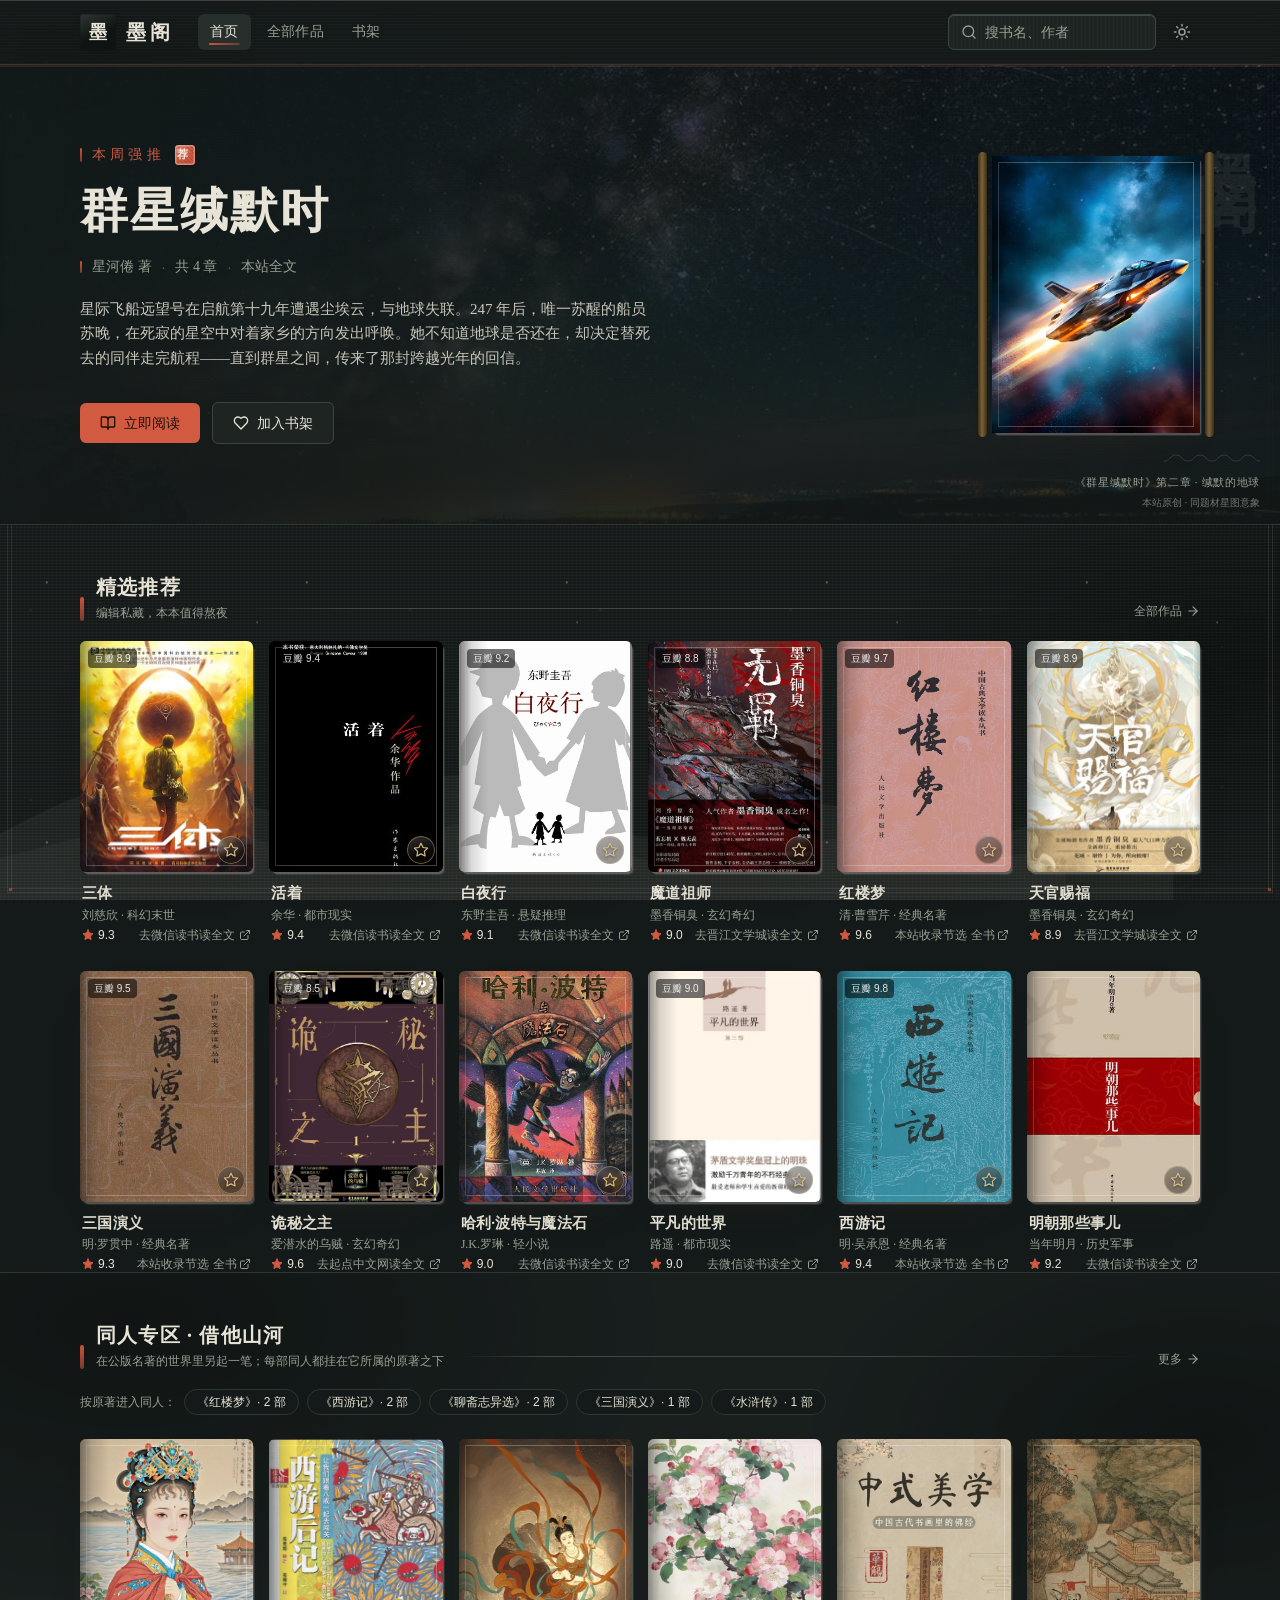
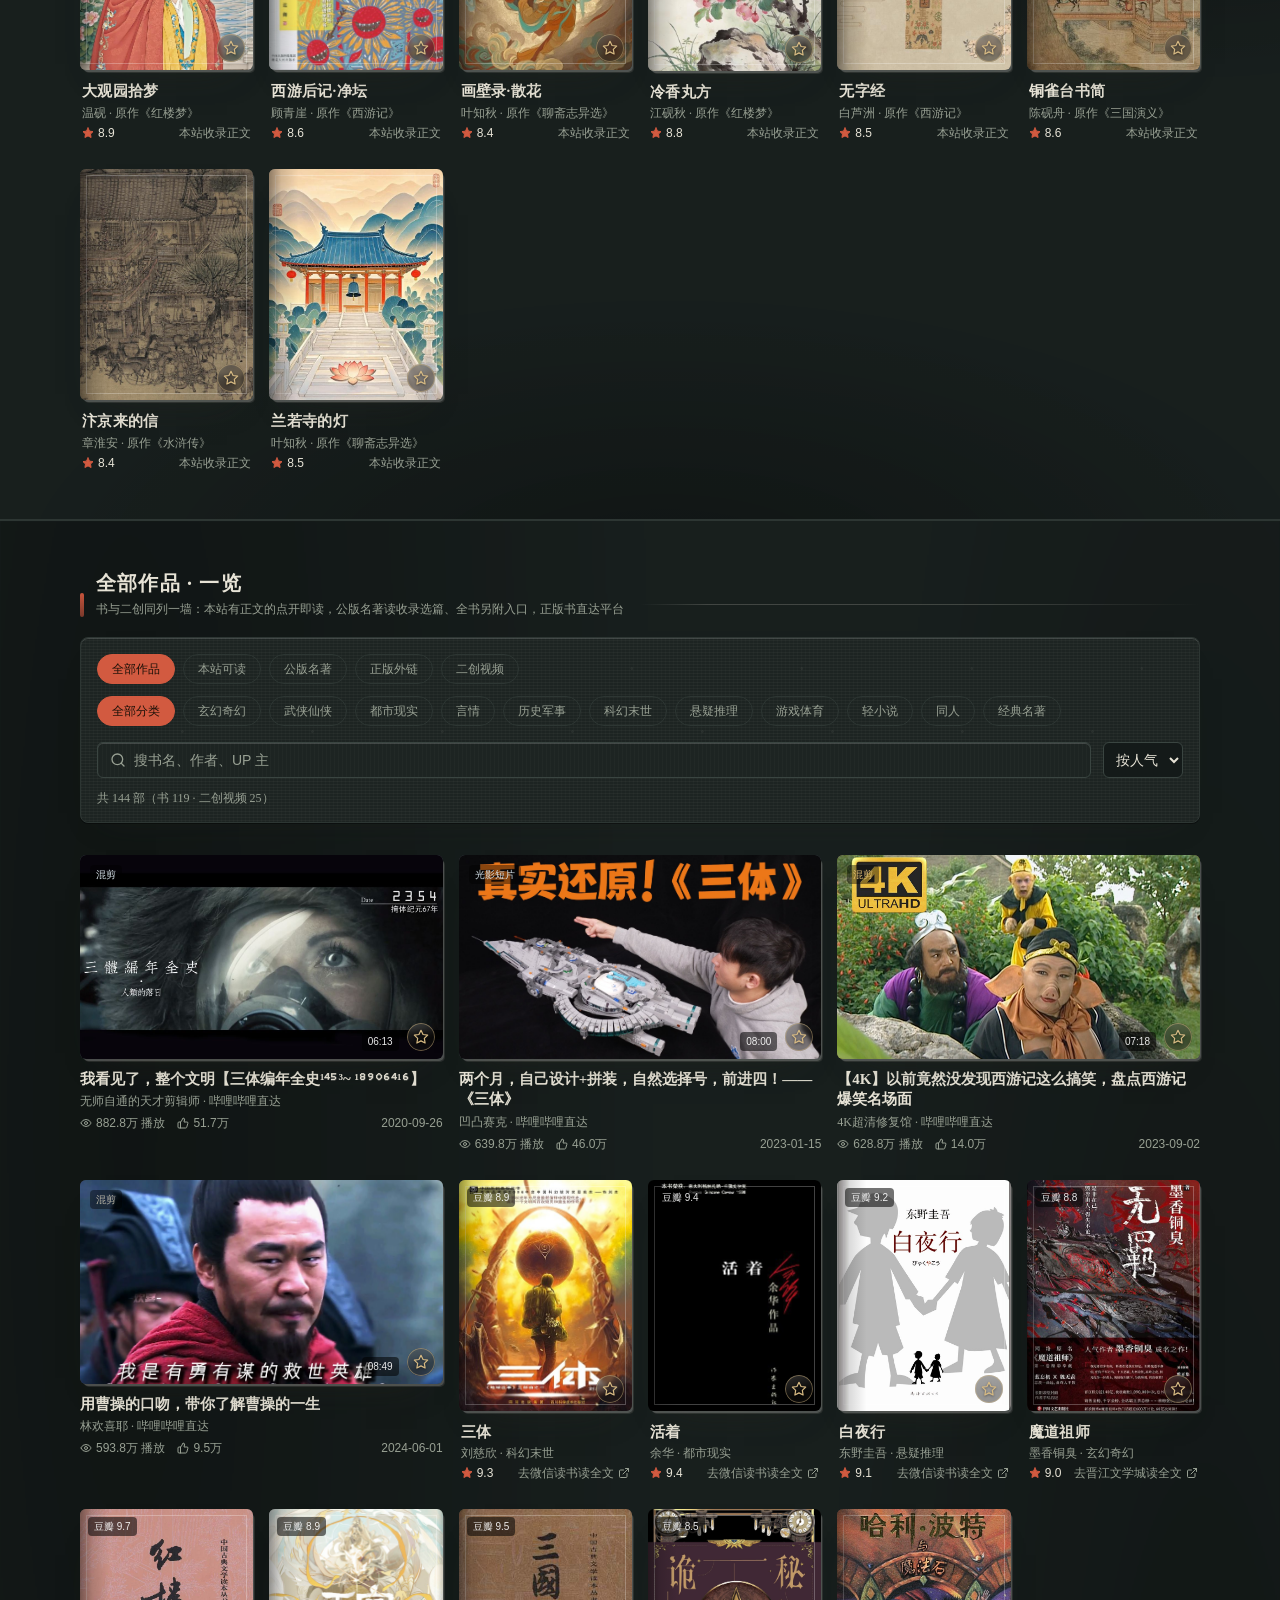
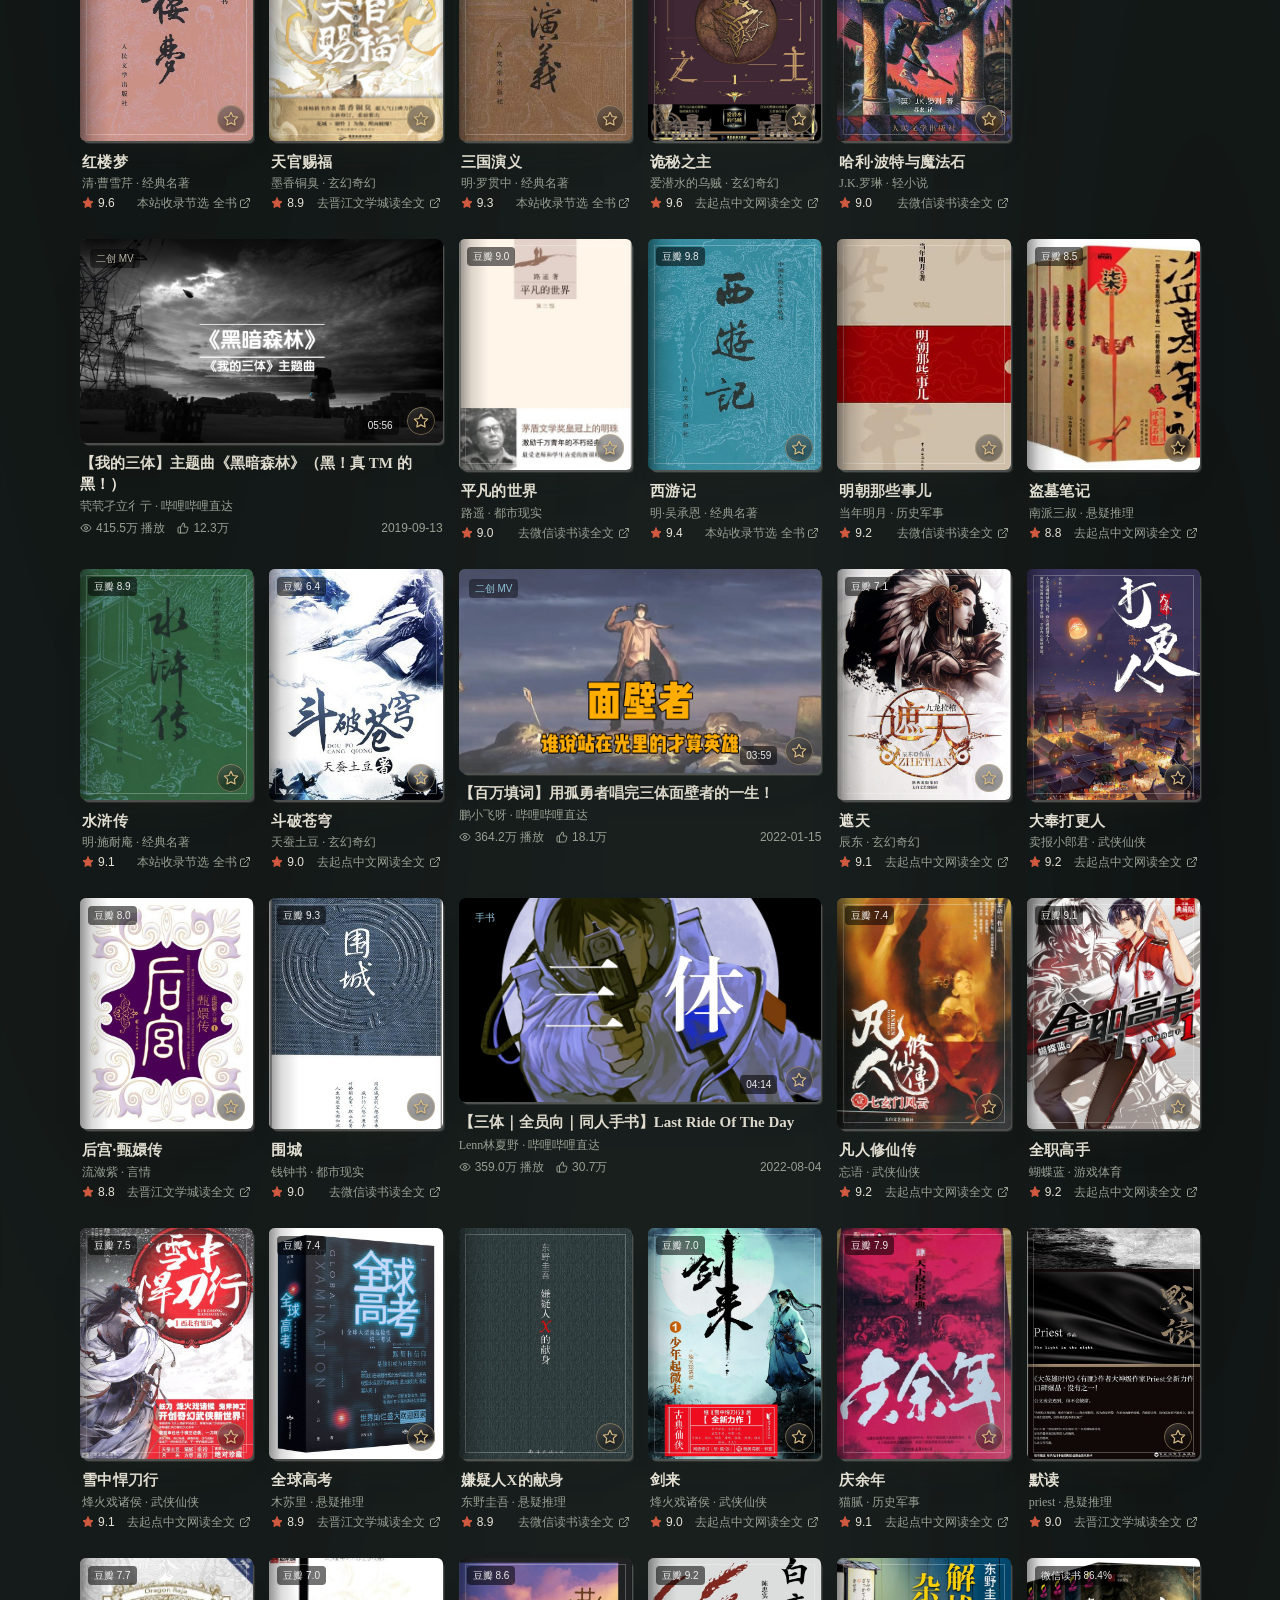
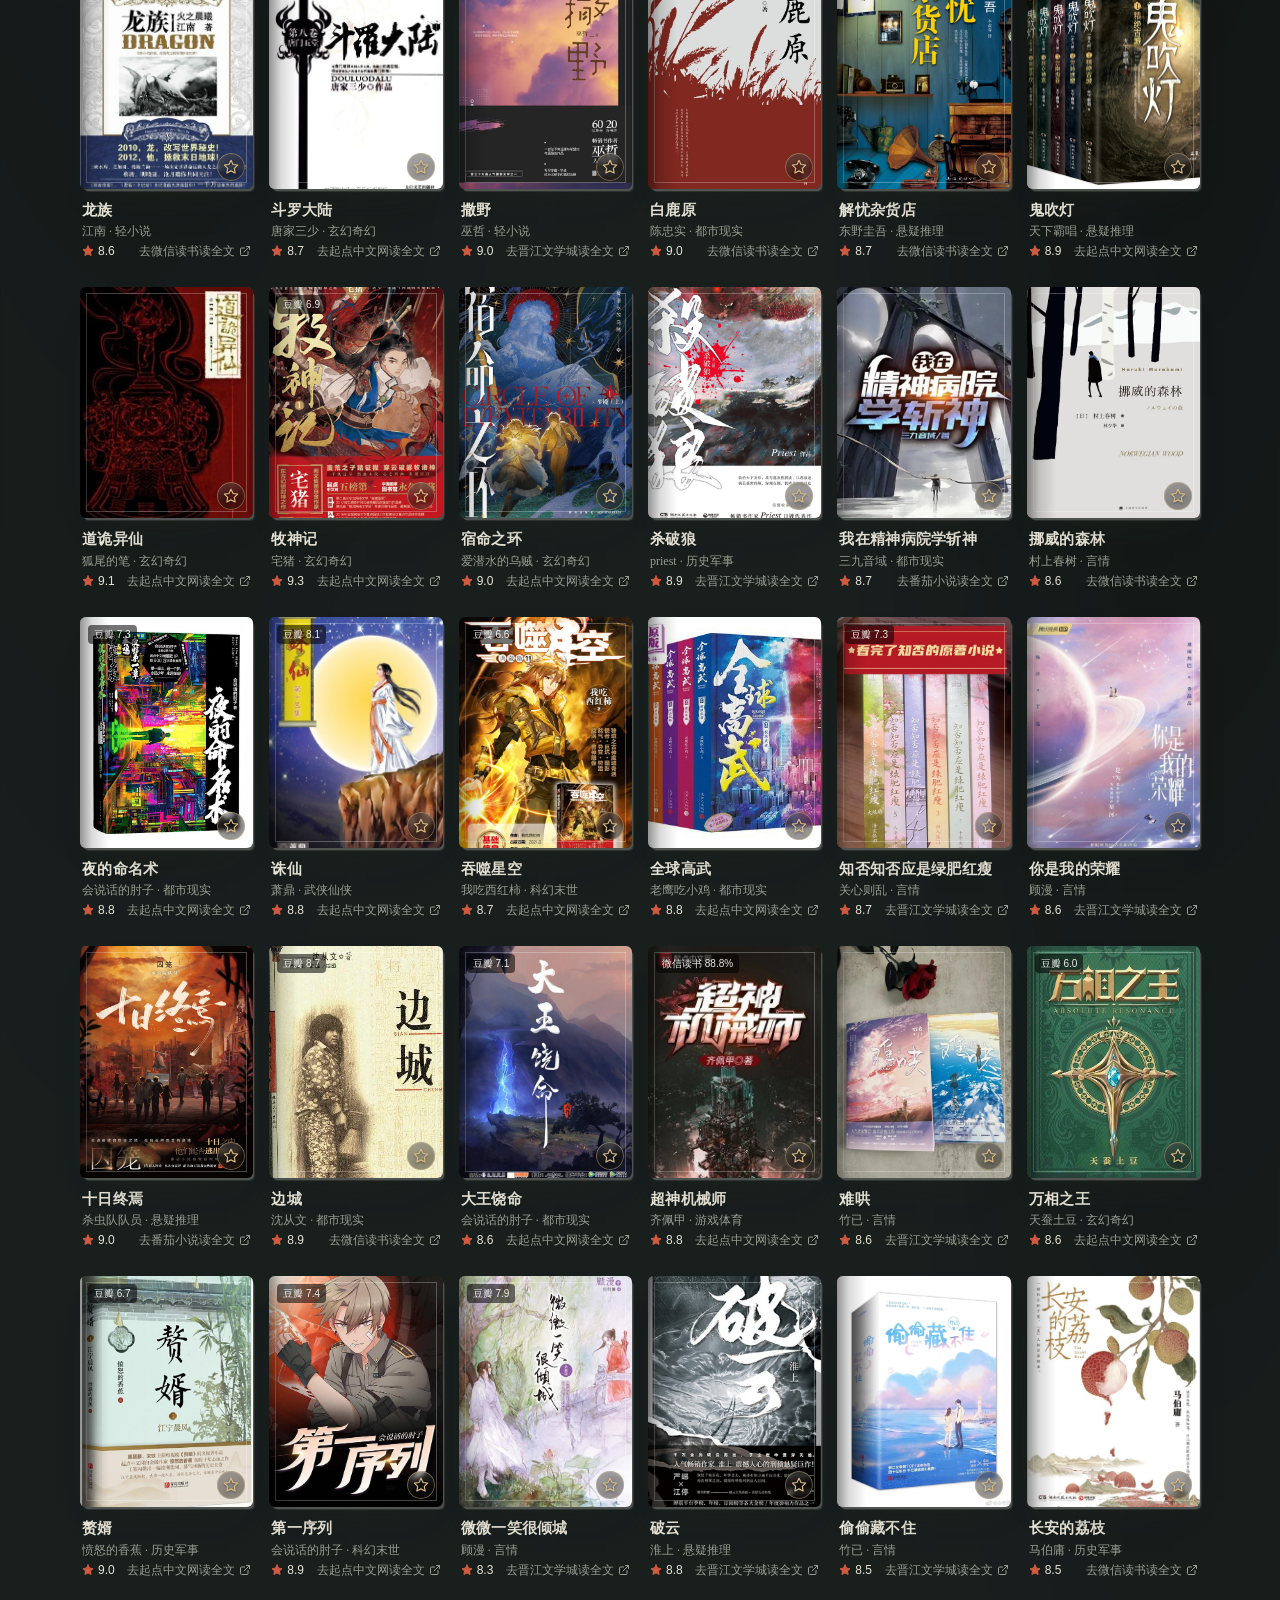
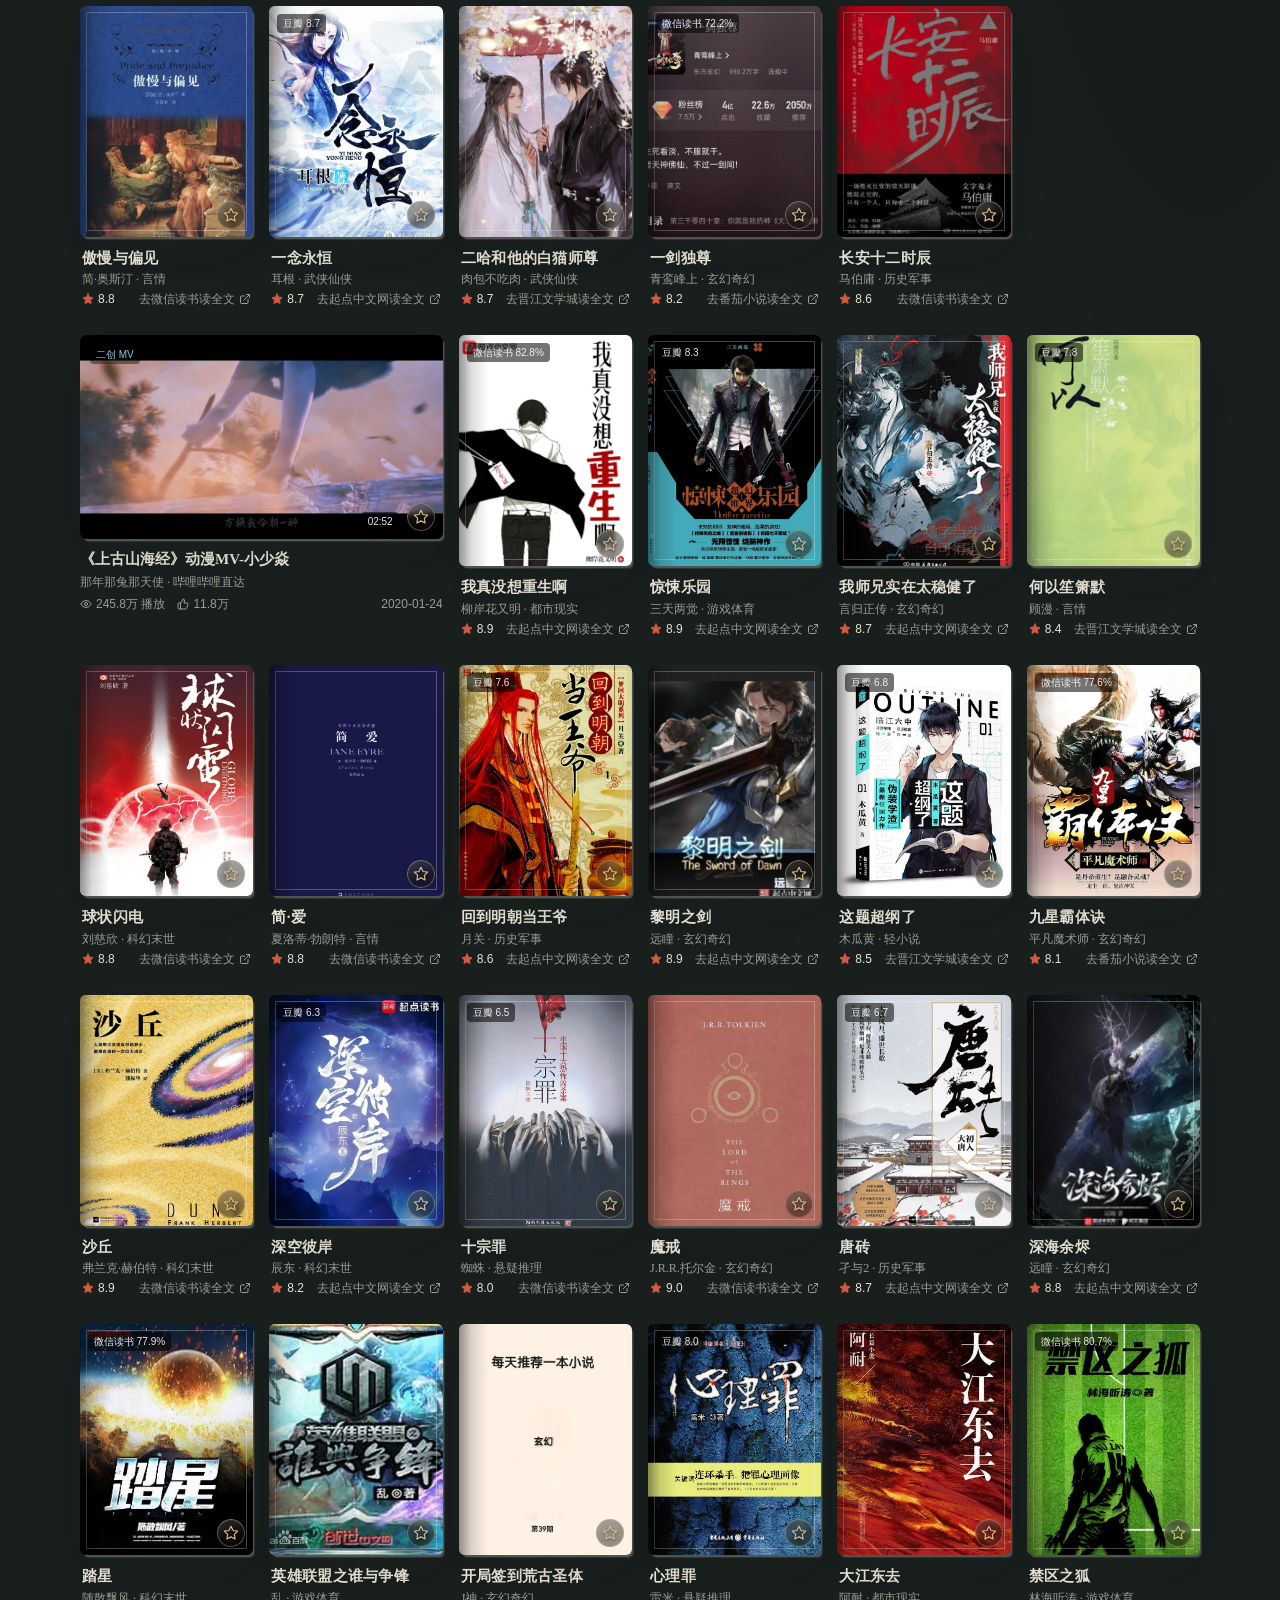
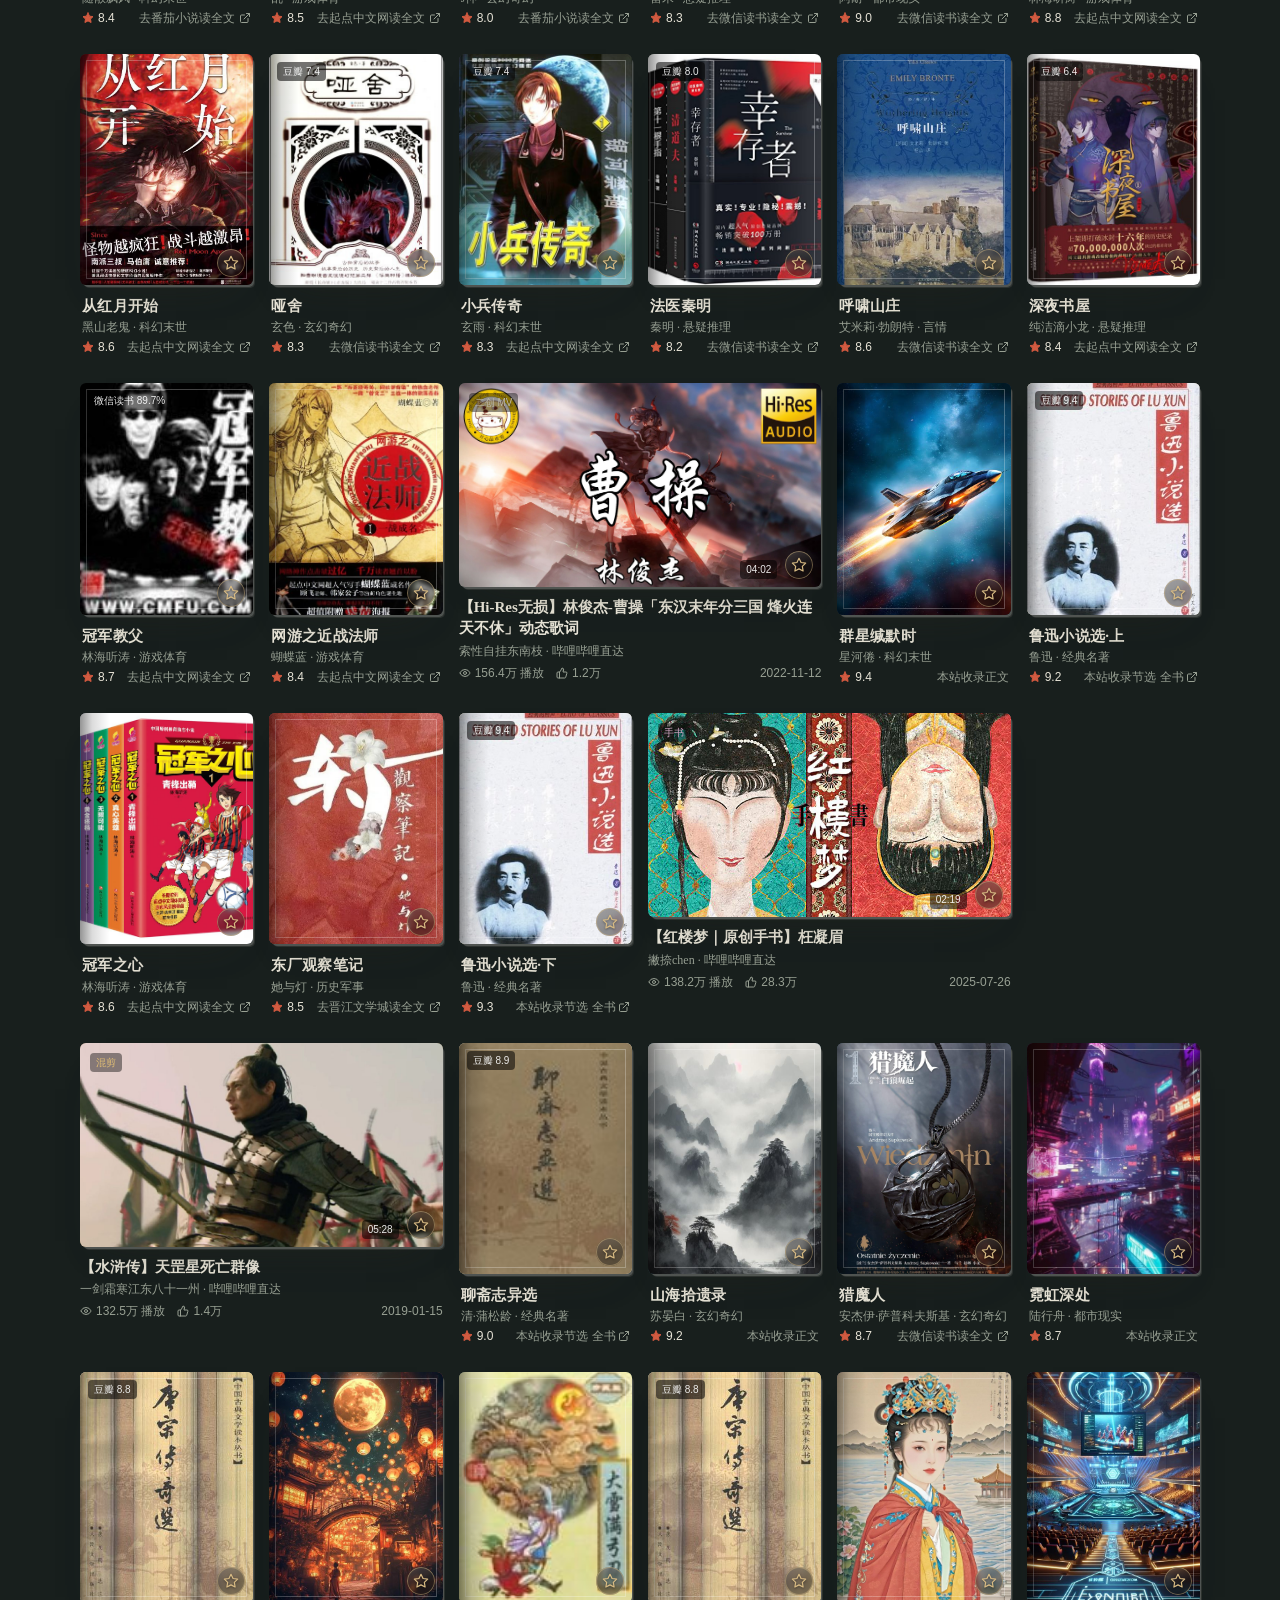
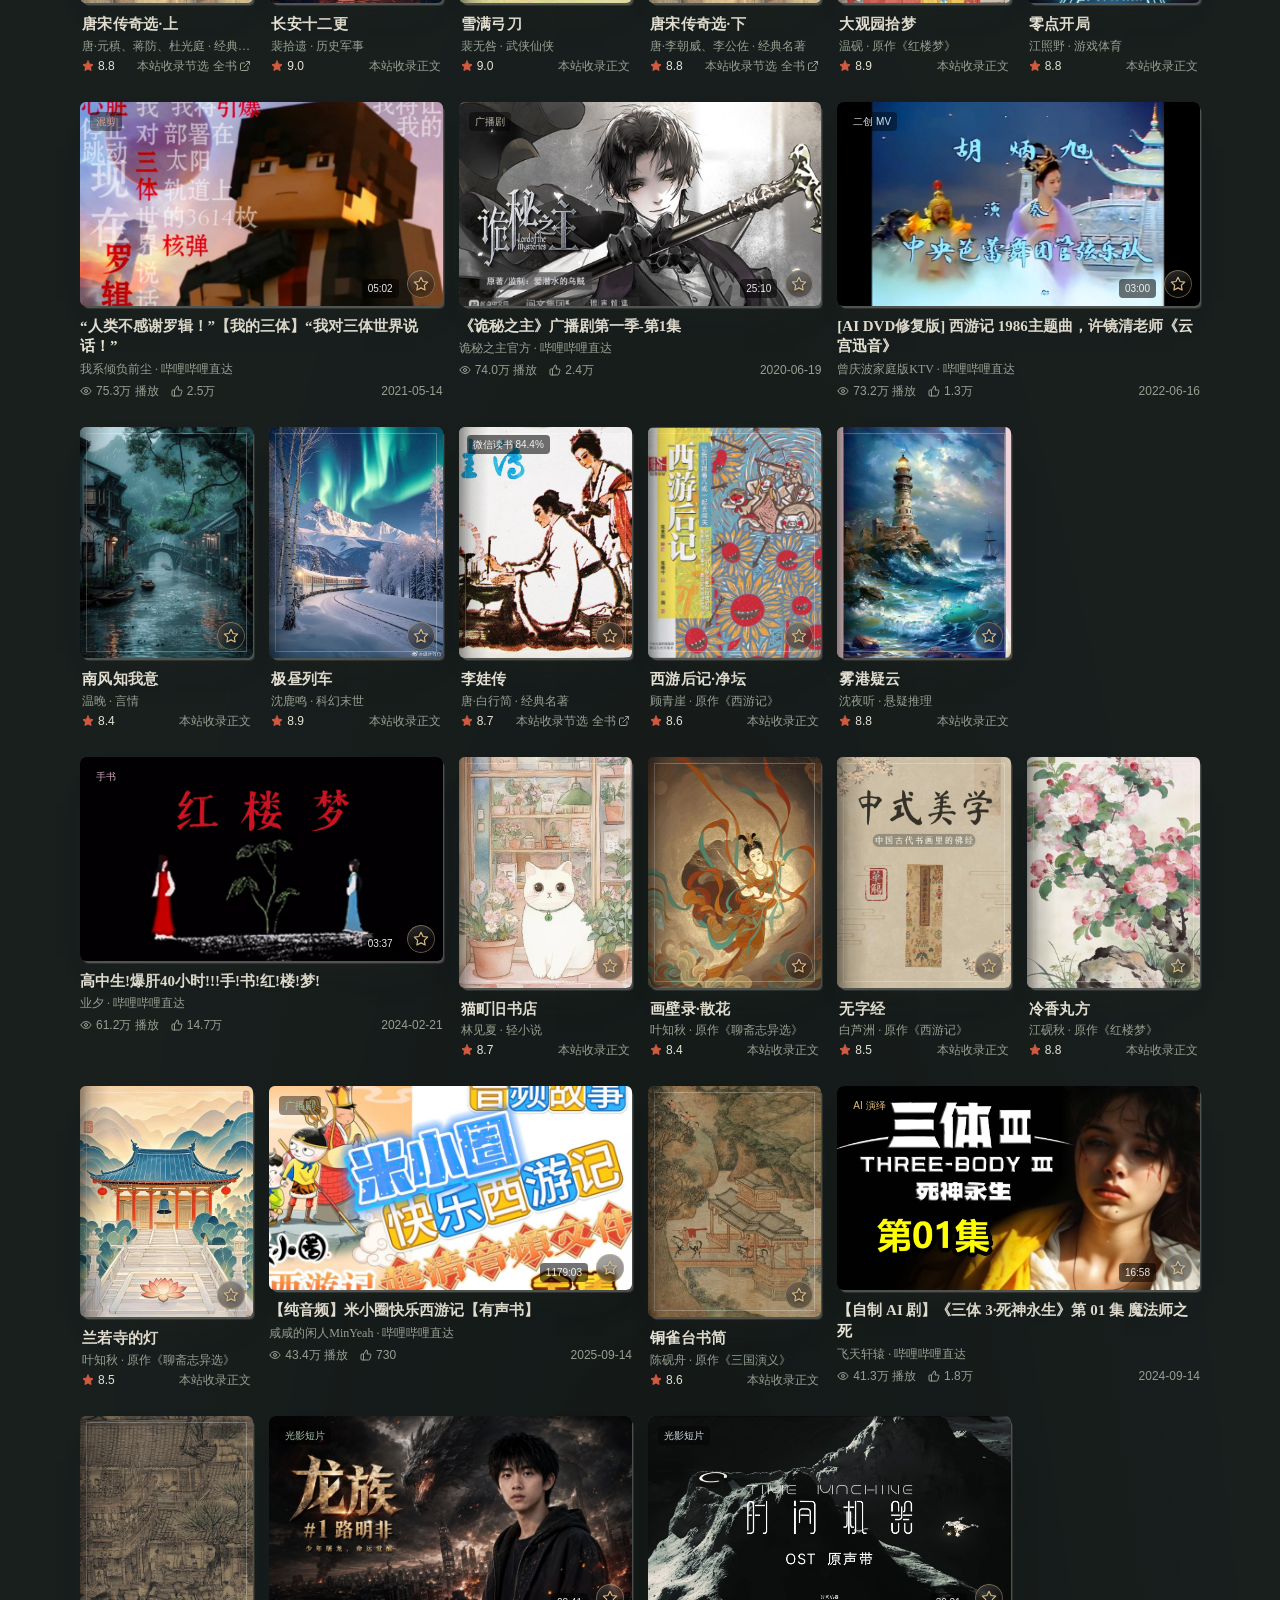
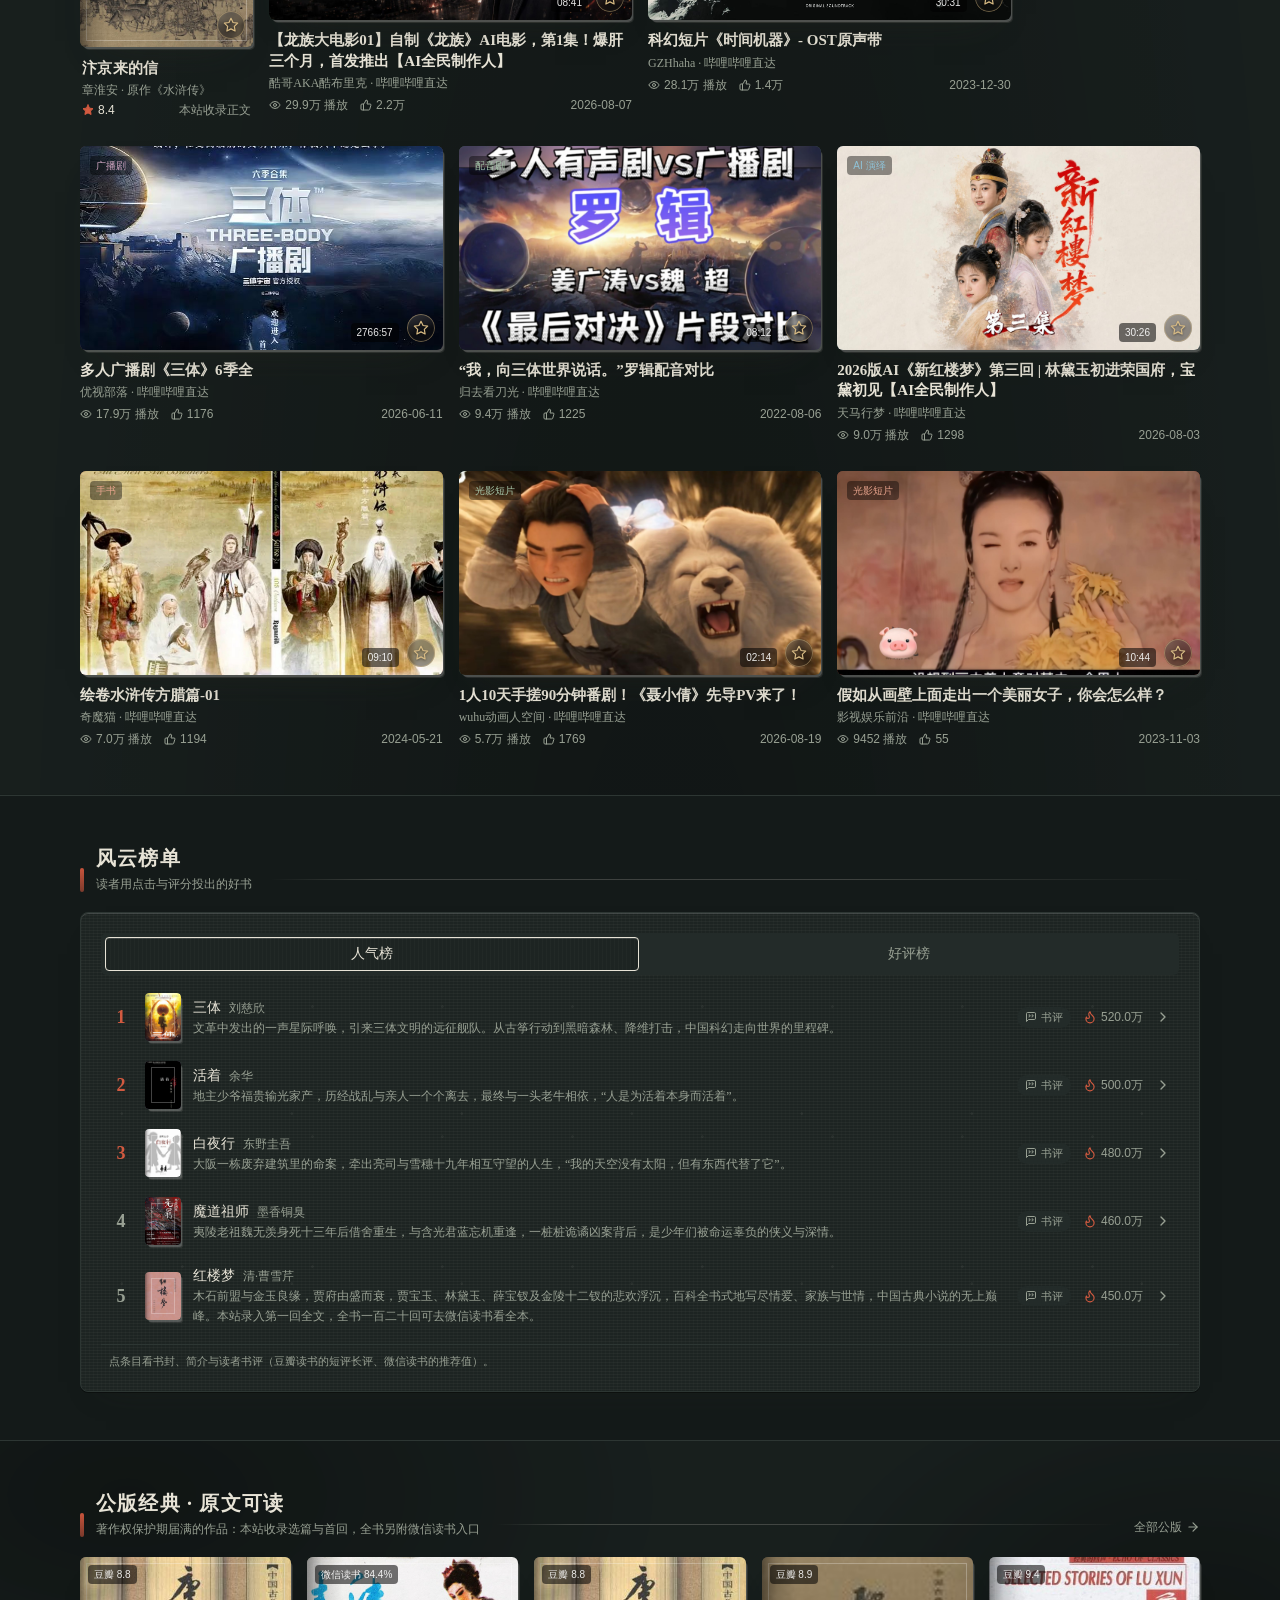
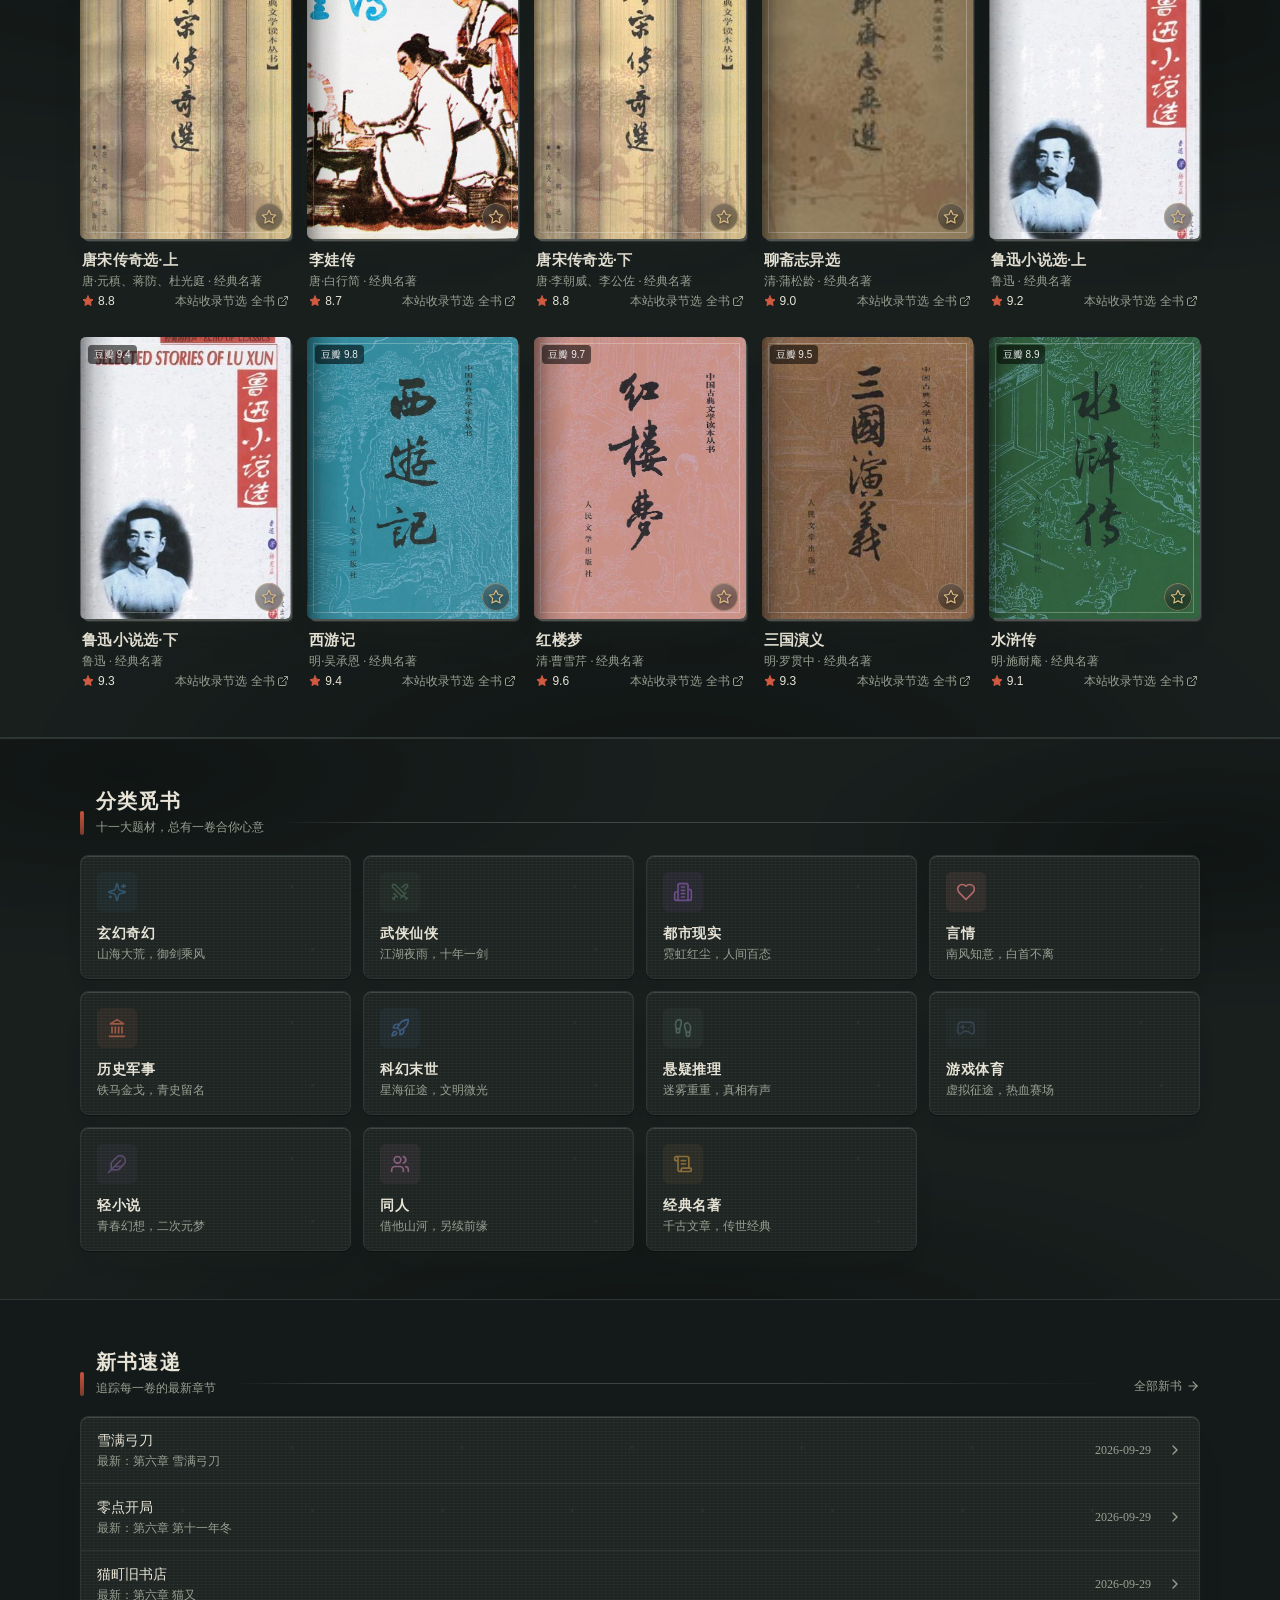
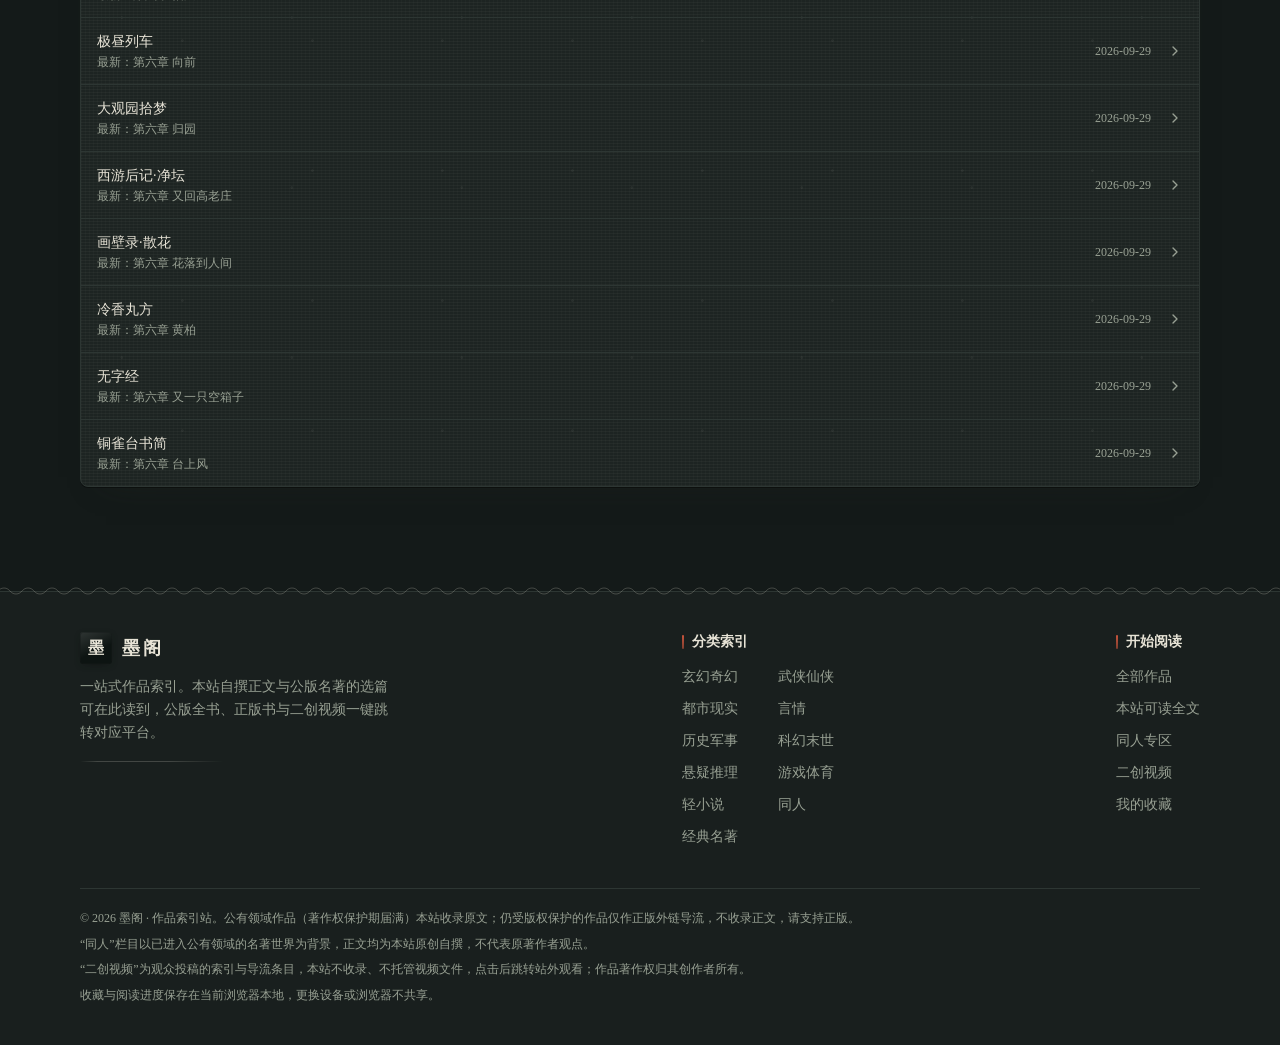
==== commit 14e128d9: "deploy: 墨阁小说站 2026-09-29T06:24:47.209Z" ====
--- a/index.html
+++ b/index.html
@@ -8,7 +8,7 @@
       name="description"
       content="墨阁小说：玄幻、都市、言情、科幻、历史、悬疑，好书畅读，书架与阅读进度云端般随身保存。"
     />
-    <script type="module" crossorigin src="/assets/index-CtXL1_1d.js"></script>
+    <script type="module" crossorigin src="/assets/index-Be0ays-h.js"></script>
     <link rel="stylesheet" crossorigin href="/assets/index-BjdvARED.css">
   </head>
   <body>
